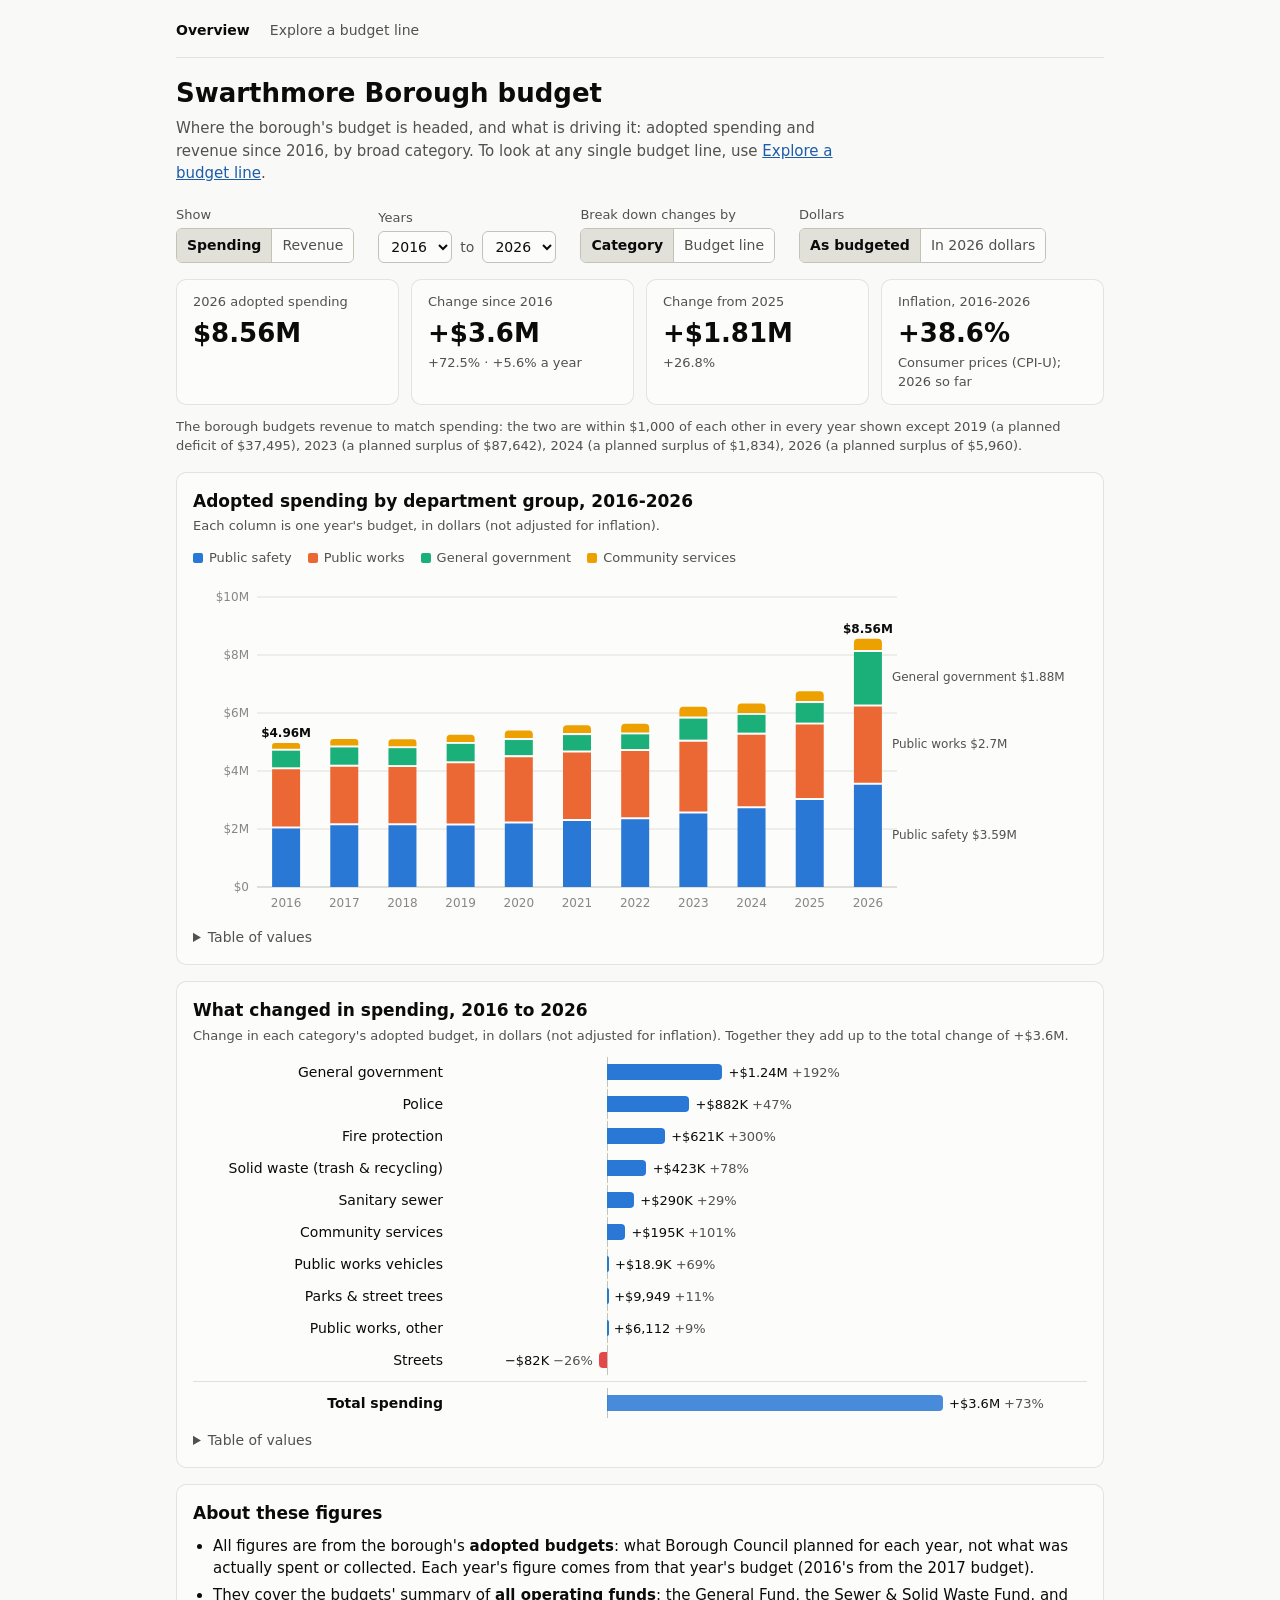
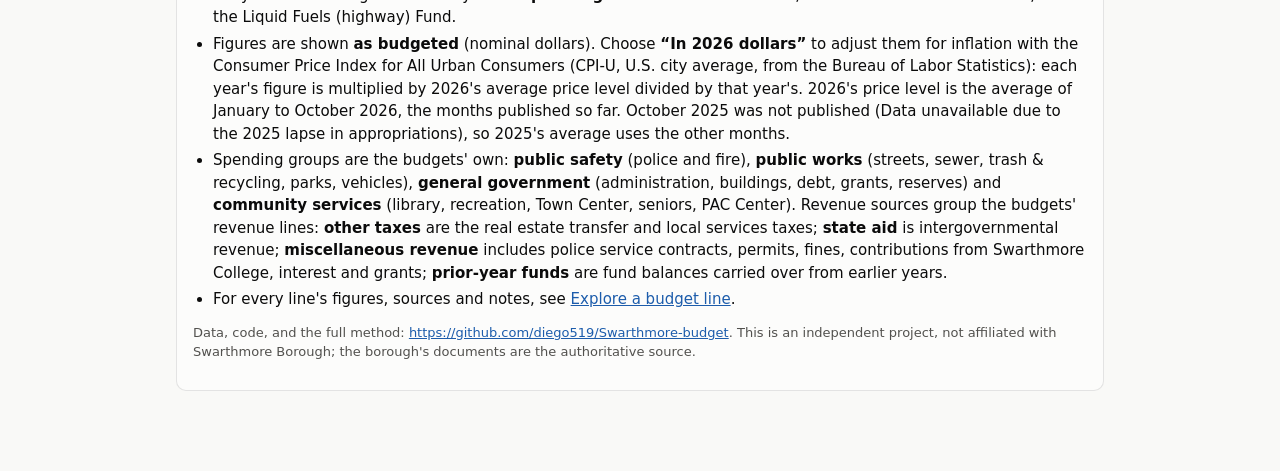
==== docs/index.html @ 6dbdb528 "Add budget overview page and inflation adjustment Overview (docs/index.html, now the main page): - A" ====
<!doctype html>
<html lang="en">
<head>
<meta charset="utf-8">
<meta name="viewport" content="width=device-width, initial-scale=1">
<title>Swarthmore Borough budget</title>
<meta name="description" content="Where Swarthmore Borough's budget is headed: adopted spending and revenue since 2016, and what is driving the change.">
<!-- Generated by scripts/build_site.py; edit scripts/templates/ and rebuild. -->
<style>
/* Shared by every page of the site; inlined by scripts/build_site.py. */
:root {
  color-scheme: light;
  --page: #f9f9f7;
  --surface: #fcfcfb;
  --text-1: #0b0b0b;
  --text-2: #52514e;
  --muted: #898781;
  --grid: #e1e0d9;
  --axis: #c3c2b7;
  --border: rgba(11, 11, 11, 0.10);
  /* Categorical slots, in fixed order (validated: adjacent CVD and contrast). */
  --cat-1: #2a78d6;
  --cat-2: #eb6834;
  --cat-3: #1baf7a;
  --cat-4: #eda100;
  --cat-5: #e87ba4;
  --series-1: var(--cat-1);  /* adopted budget; increases */
  --series-2: var(--cat-2);  /* estimated actual */
  --negative: #e34948;       /* decreases */
  --link: #1c5cab;
  --font: system-ui, -apple-system, "Segoe UI", sans-serif;
}
@media (prefers-color-scheme: dark) {
  :root {
    color-scheme: dark;
    --page: #0d0d0d;
    --surface: #1a1a19;
    --text-1: #f0efec;
    --text-2: #c3c2b7;
    --muted: #898781;
    --grid: #2c2c2a;
    --axis: #383835;
    --border: rgba(255, 255, 255, 0.10);
    --cat-1: #3987e5;
    --cat-2: #d95926;
    --cat-3: #199e70;
    --cat-4: #c98500;
    --cat-5: #d55181;
    --negative: #e66767;
    --link: #86b6ef;
  }
}
* { box-sizing: border-box; }
[hidden] { display: none !important; }
body { margin: 0; background: var(--page); color: var(--text-1); font: 15px/1.5 var(--font); }
main { max-width: 960px; margin: 0 auto; padding: 16px 16px 64px; }
h1 { font-size: 26px; font-weight: 600; margin: 0 0 4px; }
h2 { font-size: 17px; font-weight: 600; margin: 0; }
p { margin: 0 0 12px; }
a { color: var(--link); }
.lede { color: var(--text-2); max-width: 680px; }
.small { font-size: 13px; color: var(--text-2); }

/* Site navigation */
.site-nav { display: flex; gap: 20px; font-size: 14px; padding: 4px 0 16px; border-bottom: 1px solid var(--grid); margin-bottom: 16px; }
.site-nav a { color: var(--text-2); text-decoration: none; }
.site-nav a:hover { color: var(--text-1); }
.site-nav a[aria-current="page"] { color: var(--text-1); font-weight: 600; }

/* Controls: one row above everything they scope. */
.controls { display: flex; flex-wrap: wrap; gap: 12px 24px; align-items: end; margin: 20px 0 16px; }
.control { display: flex; flex-direction: column; gap: 4px; }
.control > .label { font-size: 13px; color: var(--text-2); }
.control .inline { display: flex; gap: 8px; align-items: center; font-size: 14px; color: var(--text-2); }
select { font: inherit; color: var(--text-1); background: var(--surface); border: 1px solid var(--axis);
         border-radius: 6px; padding: 6px 8px; max-width: 100%; }
select.wide { min-width: 300px; }
.segmented { display: inline-flex; border: 1px solid var(--axis); border-radius: 6px; overflow: hidden; }
.segmented button { font: inherit; font-size: 14px; color: var(--text-2); background: var(--surface);
                    border: 0; padding: 6px 10px; cursor: pointer; }
.segmented button + button { border-left: 1px solid var(--axis); }
.segmented button[aria-pressed="true"] { color: var(--text-1); background: var(--grid); font-weight: 600; }
.segmented button:disabled { color: var(--muted); cursor: not-allowed; }
button:focus-visible, select:focus-visible, svg:focus-visible, a:focus-visible, summary:focus-visible,
[tabindex]:focus-visible { outline: 2px solid var(--series-1); outline-offset: 2px; }

.card { background: var(--surface); border: 1px solid var(--border); border-radius: 10px; padding: 16px; margin-bottom: 16px; }
.card-head { margin-bottom: 12px; }
.card-head .sub { font-size: 13px; color: var(--text-2); margin-top: 2px; }

/* Stat tiles */
.tiles { display: grid; grid-template-columns: repeat(auto-fit, minmax(190px, 1fr)); gap: 12px; margin-bottom: 12px; }
.tile { background: var(--surface); border: 1px solid var(--border); border-radius: 10px; padding: 12px 16px; }
.tile .label { font-size: 13px; color: var(--text-2); }
.tile .value { font-size: 26px; font-weight: 600; margin-top: 2px; }
.tile .delta { font-size: 13px; color: var(--text-2); }

/* Charts */
figure { margin: 0; position: relative; }
figcaption { display: flex; flex-wrap: wrap; justify-content: space-between; gap: 4px 16px; margin-bottom: 8px; }
.legend { display: flex; flex-wrap: wrap; gap: 4px 16px; font-size: 13px; color: var(--text-2); align-items: center; }
.legend a { color: inherit; text-decoration: none; }
.legend a:hover { color: var(--text-1); text-decoration: underline; }
.legend .key { display: inline-block; width: 16px; height: 2px; border-radius: 1px; vertical-align: middle; margin-right: 6px; }
.legend .swatch { display: inline-block; width: 10px; height: 10px; border-radius: 2px; vertical-align: -1px; margin-right: 6px; }
.plot { width: 100%; }
svg { display: block; overflow: visible; }
svg text { font: 12px var(--font); fill: var(--muted); font-variant-numeric: tabular-nums; }
svg .label-strong { fill: var(--text-1); font-weight: 600; }
svg .label-2 { fill: var(--text-2); }
.tooltip { position: absolute; pointer-events: none; background: var(--surface); color: var(--text-1);
           border: 1px solid var(--border); border-radius: 8px; padding: 8px 10px; font-size: 13px;
           box-shadow: 0 4px 16px rgba(0, 0, 0, 0.12); min-width: 180px; max-width: 300px; z-index: 2; }
.tooltip[hidden] { display: none; }
.tooltip .tt-title { color: var(--text-2); margin-bottom: 4px; }
.tooltip .tt-row { display: flex; align-items: baseline; gap: 6px; }
.tooltip .tt-row strong { font-weight: 600; font-variant-numeric: tabular-nums; }
.tooltip .tt-row span.name { color: var(--text-2); }
.tooltip .key { display: inline-block; width: 12px; height: 2px; border-radius: 1px; flex: none; position: relative; top: -3px; }
.tooltip .tt-note { color: var(--text-2); font-size: 12px; margin-top: 4px; }
.tooltip .tt-total { border-top: 1px solid var(--grid); margin-top: 4px; padding-top: 4px; }

/* Ranked horizontal bars (HTML) */
.bars { display: grid; grid-template-columns: minmax(120px, 250px) 1fr; gap: 2px 12px; align-items: center; position: relative; }
.bars .name { font-size: 14px; text-align: right; overflow: hidden; text-overflow: ellipsis; white-space: nowrap; }
.bars .name a { color: var(--text-1); text-decoration: none; }
.bars .name a:hover { text-decoration: underline; }
.bars .track { position: relative; height: 30px; border-radius: 4px; }
.bars .track:hover, .bars .track:focus-visible { background: var(--grid); }
.bars .zero { position: absolute; top: 0; bottom: 0; width: 1px; background: var(--axis); }
.bars .bar { position: absolute; top: 7px; height: 16px; }
.bars .bar.up { background: var(--series-1); border-radius: 0 4px 4px 0; }
.bars .bar.down { background: var(--negative); border-radius: 4px 0 0 4px; }
.bars .val { position: absolute; top: 6px; font-size: 13px; white-space: nowrap; color: var(--text-1); font-variant-numeric: tabular-nums; }
.bars .val .pct { color: var(--text-2); margin-left: 4px; }
.bars .total-name { font-weight: 600; }
.bars .rule { grid-column: 1 / -1; border-top: 1px solid var(--grid); margin: 4px 0; }

/* Tables */
details { margin-top: 12px; }
summary { cursor: pointer; color: var(--text-2); font-size: 14px; }
.table-wrap { overflow-x: auto; }
table { border-collapse: collapse; width: 100%; margin-top: 8px; font-size: 14px; }
th, td { padding: 6px 8px; border-bottom: 1px solid var(--grid); text-align: right; white-space: nowrap; }
th:first-child, td:first-child { text-align: left; }
th { font-weight: 600; color: var(--text-2); font-size: 13px; }
td { font-variant-numeric: tabular-nums; }
td a { color: inherit; text-decoration: underline dotted var(--muted); text-underline-offset: 3px; }
td a:hover { color: var(--link); }
tr.total td { font-weight: 600; }
sup { color: var(--text-2); }
.footnotes { font-size: 13px; color: var(--text-2); margin-top: 8px; }
.footnotes p { margin: 0 0 4px; }

.about h2 { margin-bottom: 8px; }
.about ul { padding-left: 20px; margin: 0 0 12px; }
.about li { margin-bottom: 4px; }

.balance { font-size: 13px; color: var(--text-2); margin: 0 0 16px; }
</style>
</head>
<body>
<main>
  <nav class="site-nav" aria-label="Pages">
    <a href="index.html" aria-current="page">Overview</a>
    <a href="explorer.html" data-keep-dollars>Explore a budget line</a>
  </nav>
  <header>
    <h1>Swarthmore Borough budget</h1>
    <p class="lede">Where the borough's budget is headed, and what is driving it: adopted spending and revenue since
      2016, by broad category. To look at any single budget line, use
      <a href="explorer.html" data-keep-dollars>Explore a budget line</a>.</p>
  </header>

  <div class="controls" role="group" aria-label="Page options">
    <div class="control">
      <span class="label" id="view-label">Show</span>
      <div class="segmented" role="group" aria-labelledby="view-label" id="view-toggle">
        <button type="button" data-value="spending">Spending</button>
        <button type="button" data-value="revenue">Revenue</button>
      </div>
    </div>
    <div class="control">
      <span class="label">Years</span>
      <span class="inline">
        <select id="from-select" aria-label="From year"></select> to
        <select id="to-select" aria-label="To year"></select>
      </span>
    </div>
    <div class="control">
      <span class="label" id="detail-label">Break down changes by</span>
      <div class="segmented" role="group" aria-labelledby="detail-label" id="detail-toggle">
        <button type="button" data-value="broad">Category</button>
        <button type="button" data-value="lines">Budget line</button>
      </div>
    </div>
    <div class="control" id="dollars-control" hidden>
      <span class="label" id="dollars-label">Dollars</span>
      <div class="segmented" role="group" aria-labelledby="dollars-label" id="dollars-toggle">
        <button type="button" data-value="nominal">As budgeted</button>
        <button type="button" data-value="real" id="real-button">Adjusted for inflation</button>
      </div>
    </div>
  </div>

  <section class="tiles" id="tiles" aria-live="polite"></section>
  <p class="balance" id="balance"></p>

  <section class="card">
    <div class="card-head">
      <h2 id="stack-title"></h2>
      <div class="sub" id="stack-sub"></div>
    </div>
    <figure id="stack-chart">
      <figcaption><span class="legend" id="stack-legend"></span></figcaption>
      <div class="plot"></div>
      <div class="tooltip" hidden></div>
    </figure>
    <details>
      <summary>Table of values</summary>
      <div class="table-wrap"><table id="stack-table"></table></div>
    </details>
  </section>

  <section class="card">
    <div class="card-head">
      <h2 id="drivers-title"></h2>
      <div class="sub" id="drivers-sub"></div>
    </div>
    <figure id="drivers-chart">
      <div class="bars" id="drivers"></div>
      <div class="tooltip" hidden></div>
    </figure>
    <details>
      <summary>Table of values</summary>
      <div class="table-wrap"><table id="drivers-table"></table></div>
    </details>
  </section>

  <section class="card about">
    <h2>About these figures</h2>
    <ul>
      <li>All figures are from the borough's <strong>adopted budgets</strong>: what Borough Council planned for each
        year, not what was actually spent or collected. Each year's figure comes from that year's budget (2016's from
        the 2017 budget).</li>
      <li>They cover the budgets' summary of <strong>all operating funds</strong>: the General Fund, the Sewer &amp;
        Solid Waste Fund, and the Liquid Fuels (highway) Fund.</li>
      <li>Figures are shown <strong>as budgeted</strong> (nominal dollars). Choose <strong>“In 2026 dollars”</strong> to adjust them for inflation with the Consumer Price Index for All Urban Consumers (CPI-U, U.S. city average, from the Bureau of Labor Statistics): each year's figure is multiplied by 2026's average price level divided by that year's. 2026's price level is the average of January to October 2026, the months published so far. October 2025 was not published (Data unavailable due to the 2025 lapse in appropriations), so 2025's average uses the other months.</li>
      <li>Spending groups are the budgets' own: <strong>public safety</strong> (police and fire), <strong>public works</strong> (streets, sewer, trash &amp; recycling, parks, vehicles), <strong>general government</strong> (administration, buildings, debt, grants, reserves) and <strong>community services</strong> (library, recreation, Town Center, seniors, PAC Center). Revenue sources group the budgets' revenue lines: <strong>other taxes</strong> are the real estate transfer and local services taxes; <strong>state aid</strong> is intergovernmental revenue; <strong>miscellaneous revenue</strong> includes police service contracts, permits, fines, contributions from Swarthmore College, interest and grants; <strong>prior-year funds</strong> are fund balances carried over from earlier years.</li>
      <li>For every line's figures, sources and notes, see <a href="explorer.html" data-keep-dollars>Explore a budget line</a>.</li>
    </ul>
    <p class="small">Data, code, and the full method: <a href="https://github.com/diego519/Swarthmore-budget">https://github.com/diego519/Swarthmore-budget</a>. This is an independent
      project, not affiliated with Swarthmore Borough; the borough's documents are the authoritative source.</p>
  </section>
</main>

<script id="budget-data" type="application/json">{"cpi":{"index":{"2016":240.007,"2017":245.12,"2018":251.107,"2019":255.657,"2020":258.811,"2021":270.97,"2022":292.655,"2023":304.702,"2024":313.689,"2025":321.943,"2026":332.769},"latest_month":10,"partial":{"2025":11,"2026":10},"ref_year":2026,"series":"CUUR0000SA0","unpublished":[{"month":10,"note":"Data unavailable due to the 2025 lapse in appropriations","year":2025}]},"default_item":"exp.total","docs":{"1007":{"title":"2020 Adopted Budget","url":"https://www.swarthmorepa.org/DocumentCenter/View/1007"},"1464":{"title":"2021 Adopted Budget","url":"https://www.swarthmorepa.org/DocumentCenter/View/1464"},"1964":{"title":"2022 Adopted Budget","url":"https://www.swarthmorepa.org/DocumentCenter/View/1964"},"2408":{"title":"2023 Adopted Budget","url":"https://www.swarthmorepa.org/DocumentCenter/View/2408"},"2676":{"title":"2024 Adopted Budget","url":"https://www.swarthmorepa.org/DocumentCenter/View/2676"},"3017":{"title":"2025 Adopted Budget","url":"https://www.swarthmorepa.org/DocumentCenter/View/3017"},"3466":{"title":"2026 Adopted Budget - Revenue","url":"https://www.swarthmorepa.org/DocumentCenter/View/3466"},"3467":{"title":"2026 Adopted Budget - Expenses","url":"https://www.swarthmorepa.org/DocumentCenter/View/3467"},"519":{"title":"2017 Adopted Budget","url":"https://www.swarthmorepa.org/DocumentCenter/View/519"},"706":{"title":"2018 Adopted Budget","url":"https://www.swarthmorepa.org/DocumentCenter/View/706"},"909":{"title":"2019 Adopted Budget","url":"https://www.swarthmorepa.org/DocumentCenter/View/909"}},"items":[{"id":"rev.total","label":"Total revenue","note":"","path":"Revenue","type":"total"},{"id":"rev.property_taxes","label":"Property taxes","note":"","path":"Revenue","type":"item"},{"id":"rev.sewer_fees","label":"Sanitary sewer fees","note":"","path":"Revenue","type":"item"},{"id":"rev.trash_fees","label":"Trash fees","note":"Called \"Solid Waste Fees\" in the 2017 budget.","path":"Revenue","type":"item"},{"id":"rev.intergovernmental","label":"Intergovernmental revenue","note":"Public Utility Realty Tax, Motor Vehicle Fuel Tax, Foreign Casualty Insurance Tax.","path":"Revenue","type":"item"},{"id":"rev.other_taxes","label":"Other taxes","note":"Real Estate Transfer Tax and Local Services Tax.","path":"Revenue","type":"item"},{"id":"rev.prior_year_revenue","label":"Prior year revenue","note":"Use of unrestricted fund balance carried over from earlier years.","path":"Revenue","type":"item"},{"id":"rev.prior_year_pension_revenue","label":"Prior year pension revenue","note":"From restricted pension funds.","path":"Revenue","type":"item"},{"id":"rev.misc.subtotal","label":"Miscellaneous revenue (subtotal)","note":"","path":"Revenue \u203a Miscellaneous revenue","type":"subtotal"},{"id":"rev.misc.police_services","label":"Police services (contracts)","note":"Police services provided to Rutledge Borough and Swarthmore College.","path":"Revenue \u203a Miscellaneous revenue","type":"item"},{"id":"rev.misc.parking","label":"Parking meters & permits","note":"","path":"Revenue \u203a Miscellaneous revenue","type":"item"},{"id":"rev.misc.licenses_permits","label":"Licenses & permits","note":"","path":"Revenue \u203a Miscellaneous revenue","type":"item"},{"id":"rev.misc.fines","label":"Fines","note":"","path":"Revenue \u203a Miscellaneous revenue","type":"item"},{"id":"rev.misc.cable_franchise","label":"Cable TV franchise fees","note":"","path":"Revenue \u203a Miscellaneous revenue","type":"item"},{"id":"rev.misc.recycling","label":"Recycling revenue","note":"","path":"Revenue \u203a Miscellaneous revenue","type":"item"},{"id":"rev.misc.contributions_2016","label":"Contributions from other sources (combined)","note":"Only in the 2017 budget, for 2016, before contributions were split into the Borough Authority / College and fire & ambulance lines.","path":"Revenue \u203a Miscellaneous revenue","type":"item"},{"id":"rev.misc.college_authority","label":"Swarthmore College / Borough Authority contribution","note":"Called \"Swarthmore Borough Authority\" through the 2022 budget and \"Swarthmore College\" from 2023 (life safety / Borough Authority contribution). Treated as one line: the 2023 budget reports the 2022 figure under the new name.","path":"Revenue \u203a Miscellaneous revenue","type":"item"},{"id":"rev.misc.fire_ambulance","label":"Fire & ambulance service contribution","note":"Contribution from Swarthmore College.","path":"Revenue \u203a Miscellaneous revenue","type":"item"},{"id":"rev.misc.interest","label":"Interest","note":"","path":"Revenue \u203a Miscellaneous revenue","type":"item"},{"id":"rev.misc.street_trees","label":"Street tree removal & replacement","note":"Homeowners pay 70% of the cost of street tree removal and replacement.","path":"Revenue \u203a Miscellaneous revenue","type":"item"},{"id":"rev.misc.other","label":"Other revenue","note":"\"Other\" through 2022, \"Other/ARPA\" in 2023 (including American Rescue Plan funds), \"Other/Misc\" from 2024.","path":"Revenue \u203a Miscellaneous revenue","type":"item"},{"id":"exp.total","label":"Total expenditures","note":"","path":"Expenditures","type":"total"},{"id":"exp.net","label":"Revenue less expenditures","note":"Surplus (positive) or deficit (negative). Printed as \"Total revenues less total expenditures\".","path":"Expenditures","type":"net"},{"id":"exp.gg.total","label":"General government (total)","note":"","path":"Expenditures \u203a General government","type":"total"},{"id":"exp.gg.personnel","label":"Personnel","note":"Borough Manager, office and bookkeeping staff: pay and benefits (General Fund share).","path":"Expenditures \u203a General government","type":"item"},{"id":"exp.gg.debt_service","label":"Debt service","note":"","path":"Expenditures \u203a General government","type":"item"},{"id":"exp.gg.buildings","label":"Borough buildings & property","note":"","path":"Expenditures \u203a General government","type":"item"},{"id":"exp.gg.pension","label":"Municipal pension obligation","note":"Administrative and public works share of the non-uniformed pension contribution.","path":"Expenditures \u203a General government","type":"item"},{"id":"exp.gg.professional_services","label":"Professional services","note":"Legal and auditing fees.","path":"Expenditures \u203a General government","type":"item"},{"id":"exp.gg.general_admin","label":"General administrative","note":"","path":"Expenditures \u203a General government","type":"item"},{"id":"exp.gg.planning_zoning","label":"Planning, zoning & code enforcement","note":"","path":"Expenditures \u203a General government","type":"item"},{"id":"exp.gg.insurance","label":"Insurance & bonding","note":"","path":"Expenditures \u203a General government","type":"item"},{"id":"exp.gg.tax_collection","label":"Tax collection","note":"","path":"Expenditures \u203a General government","type":"item"},{"id":"exp.gg.contribution_capital","label":"Contribution to capital","note":"","path":"Expenditures \u203a General government","type":"item"},{"id":"exp.gg.contribution_fund_balance","label":"Contribution to fund balance","note":"","path":"Expenditures \u203a General government","type":"item"},{"id":"exp.gg.contribution_reserves","label":"Contribution to reserve funds","note":"First appears in the 2026 budget.","path":"Expenditures \u203a General government","type":"item"},{"id":"exp.gg.grants","label":"Grants, awards & matching funds","note":"\"Grants\" in 2023-2025; \"Grants, Awards and Matching Funds\" in 2026.","path":"Expenditures \u203a General government","type":"item"},{"id":"exp.gg.misc","label":"Miscellaneous","note":"","path":"Expenditures \u203a General government","type":"item"},{"id":"exp.ps.total","label":"Public safety (total)","note":"","path":"Expenditures \u203a Public safety","type":"total"},{"id":"exp.ps.police.subtotal","label":"Police services (subtotal)","note":"","path":"Expenditures \u203a Public safety \u203a Police services","type":"subtotal"},{"id":"exp.ps.police.personnel","label":"Personnel","note":"Chief, sergeants, officers, clerk, meter enforcement, crossing guards: pay and benefits.","path":"Expenditures \u203a Public safety \u203a Police services","type":"item"},{"id":"exp.ps.police.general","label":"General expenditures","note":"","path":"Expenditures \u203a Public safety \u203a Police services","type":"item"},{"id":"exp.ps.police.pension","label":"Municipal pension obligation","note":"Police pension contribution.","path":"Expenditures \u203a Public safety \u203a Police services","type":"item"},{"id":"exp.ps.police.insurance","label":"Insurance","note":"","path":"Expenditures \u203a Public safety \u203a Police services","type":"item"},{"id":"exp.ps.police.vehicles","label":"Vehicle operation & maintenance","note":"","path":"Expenditures \u203a Public safety \u203a Police services","type":"item"},{"id":"exp.ps.fire.subtotal","label":"Fire protection (subtotal)","note":"","path":"Expenditures \u203a Public safety \u203a Fire protection","type":"subtotal"},{"id":"exp.ps.fire.hydrants","label":"Fire hydrant rental","note":"","path":"Expenditures \u203a Public safety \u203a Fire protection","type":"item"},{"id":"exp.ps.fire.fire_company","label":"Swarthmore Fire Company contribution","note":"","path":"Expenditures \u203a Public safety \u203a Fire protection","type":"item"},{"id":"exp.ps.fire.debt_service","label":"Debt service","note":"The 2017 budget's text layer garbles this label (\"dnterbibtustieornvice\"); the page shows \"Debt Service\".","path":"Expenditures \u203a Public safety \u203a Fire protection","type":"item"},{"id":"exp.ps.fire.insurance","label":"Insurance","note":"","path":"Expenditures \u203a Public safety \u203a Fire protection","type":"item"},{"id":"exp.pw.total","label":"Public works (total)","note":"","path":"Expenditures \u203a Public works","type":"total"},{"id":"exp.pw.streets.subtotal","label":"Streets (subtotal)","note":"","path":"Expenditures \u203a Public works \u203a Streets","type":"subtotal"},{"id":"exp.pw.streets.lighting","label":"Street lighting","note":"","path":"Expenditures \u203a Public works \u203a Streets","type":"item"},{"id":"exp.pw.streets.construction","label":"Construction & rebuilding","note":"Annual street paving program.","path":"Expenditures \u203a Public works \u203a Streets","type":"item"},{"id":"exp.pw.streets.repairs","label":"Street repairs & cleaning","note":"","path":"Expenditures \u203a Public works \u203a Streets","type":"item"},{"id":"exp.pw.streets.signals","label":"Traffic signals, signs & markings","note":"","path":"Expenditures \u203a Public works \u203a Streets","type":"item"},{"id":"exp.pw.streets.snow","label":"Snow & ice removal","note":"The 2017 budget's text layer garbles this label (\"asrknionwgsiceremoval\"); the page shows \"Snow & Ice Removal\".","path":"Expenditures \u203a Public works \u203a Streets","type":"item"},{"id":"exp.pw.streets.storm_sewers","label":"Storm sewers & drains","note":"","path":"Expenditures \u203a Public works \u203a Streets","type":"item"},{"id":"exp.pw.streets.town_center","label":"Town center maintenance","note":"","path":"Expenditures \u203a Public works \u203a Streets","type":"item"},{"id":"exp.pw.sewer.subtotal","label":"Sanitary sewer (subtotal)","note":"","path":"Expenditures \u203a Public works \u203a Sanitary sewer","type":"subtotal"},{"id":"exp.pw.sewer.treatment","label":"Wastewater collection & treatment","note":"","path":"Expenditures \u203a Public works \u203a Sanitary sewer","type":"item"},{"id":"exp.pw.sewer.debt_service","label":"Debt service","note":"","path":"Expenditures \u203a Public works \u203a Sanitary sewer","type":"item"},{"id":"exp.pw.sewer.allocated","label":"Allocated expenses","note":"Sewer fund's share of administrative salaries, vehicles, insurance and pension.","path":"Expenditures \u203a Public works \u203a Sanitary sewer","type":"item"},{"id":"exp.pw.solid_waste.subtotal","label":"Solid waste (subtotal)","note":"","path":"Expenditures \u203a Public works \u203a Solid waste","type":"subtotal"},{"id":"exp.pw.solid_waste.trash","label":"Trash collection","note":"","path":"Expenditures \u203a Public works \u203a Solid waste","type":"item"},{"id":"exp.pw.solid_waste.recycling","label":"Recycling collection","note":"","path":"Expenditures \u203a Public works \u203a Solid waste","type":"item"},{"id":"exp.pw.solid_waste.allocated","label":"Allocated expenses","note":"Solid waste's share of administrative salaries, vehicles, insurance and pension.","path":"Expenditures \u203a Public works \u203a Solid waste","type":"item"},{"id":"exp.pw.parks.subtotal","label":"Parks & street trees (subtotal)","note":"","path":"Expenditures \u203a Public works \u203a Parks & street trees","type":"subtotal"},{"id":"exp.pw.parks.maintenance","label":"Parks maintenance","note":"","path":"Expenditures \u203a Public works \u203a Parks & street trees","type":"item"},{"id":"exp.pw.parks.street_trees","label":"Street trees","note":"","path":"Expenditures \u203a Public works \u203a Parks & street trees","type":"item"},{"id":"exp.pw.vehicles.subtotal","label":"Vehicle operation (subtotal)","note":"","path":"Expenditures \u203a Public works \u203a Vehicle operation & maintenance","type":"subtotal"},{"id":"exp.pw.vehicles.general","label":"General expenditures","note":"Fuel, maintenance.","path":"Expenditures \u203a Public works \u203a Vehicle operation & maintenance","type":"item"},{"id":"exp.pw.vehicles.insurance","label":"Insurance","note":"","path":"Expenditures \u203a Public works \u203a Vehicle operation & maintenance","type":"item"},{"id":"exp.pw.misc.subtotal","label":"Public works miscellaneous (subtotal)","note":"","path":"Expenditures \u203a Public works \u203a Miscellaneous","type":"subtotal"},{"id":"exp.pw.misc.administration","label":"Administration","note":"Compensated time off, administrative duties, uniforms.","path":"Expenditures \u203a Public works \u203a Miscellaneous","type":"item"},{"id":"exp.pw.misc.insurance","label":"Insurance","note":"","path":"Expenditures \u203a Public works \u203a Miscellaneous","type":"item"},{"id":"exp.pw.misc.tools","label":"Tools","note":"","path":"Expenditures \u203a Public works \u203a Miscellaneous","type":"item"},{"id":"exp.cs.total","label":"Community services (total)","note":"","path":"Expenditures \u203a Community services","type":"total"},{"id":"exp.cs.library","label":"Swarthmore Public Library","note":"","path":"Expenditures \u203a Community services","type":"item"},{"id":"exp.cs.recreation","label":"Swarthmore Recreation Association","note":"","path":"Expenditures \u203a Community services","type":"item"},{"id":"exp.cs.town_center_inc","label":"Town Center Inc.","note":"","path":"Expenditures \u203a Community services","type":"item"},{"id":"exp.cs.seniors","label":"Senior citizens association","note":"\"Senior Services Grants\" in the 2017 and 2018 budgets.","path":"Expenditures \u203a Community services","type":"item"},{"id":"exp.cs.community_center","label":"Swarthmore Community Center","note":"In the 2017-2019 budgets.","path":"Expenditures \u203a Community services","type":"item"},{"id":"exp.cs.pac_center","label":"PAC Center","note":"Park Avenue Community Center; from the 2023 budget.","path":"Expenditures \u203a Community services","type":"item"},{"id":"exp.cs.hra","label":"HRA","note":"First appears in the 2026 budget.","path":"Expenditures \u203a Community services","type":"item"}],"overview":{"net":"exp.net","revenue":{"broad":[{"items":["rev.property_taxes"],"label":"Property taxes","link":"rev.property_taxes"},{"items":["rev.sewer_fees"],"label":"Sewer fees","link":"rev.sewer_fees"},{"items":["rev.trash_fees"],"label":"Trash fees","link":"rev.trash_fees"},{"items":["rev.other_taxes"],"label":"Other taxes","link":"rev.other_taxes"},{"items":["rev.intergovernmental"],"label":"Intergovernmental (state aid)","link":"rev.intergovernmental"},{"items":["rev.misc.subtotal"],"label":"Miscellaneous revenue","link":"rev.misc.subtotal"},{"items":["rev.prior_year_revenue","rev.prior_year_pension_revenue"],"label":"Prior-year funds","link":null}],"groups":[{"items":["rev.property_taxes"],"label":"Property taxes","link":"rev.property_taxes"},{"items":["rev.sewer_fees","rev.trash_fees"],"label":"Sewer & trash fees","link":null},{"items":["rev.other_taxes","rev.intergovernmental"],"label":"Other taxes & state aid","link":null},{"items":["rev.misc.subtotal"],"label":"Miscellaneous revenue","link":"rev.misc.subtotal"},{"items":["rev.prior_year_revenue","rev.prior_year_pension_revenue"],"label":"Prior-year funds","link":null}],"total":"rev.total"},"spending":{"broad":[{"items":["exp.ps.police.subtotal"],"label":"Police","link":"exp.ps.police.subtotal"},{"items":["exp.ps.fire.subtotal"],"label":"Fire protection","link":"exp.ps.fire.subtotal"},{"items":["exp.gg.total"],"label":"General government","link":"exp.gg.total"},{"items":["exp.pw.streets.subtotal"],"label":"Streets","link":"exp.pw.streets.subtotal"},{"items":["exp.pw.sewer.subtotal"],"label":"Sanitary sewer","link":"exp.pw.sewer.subtotal"},{"items":["exp.pw.solid_waste.subtotal"],"label":"Solid waste (trash & recycling)","link":"exp.pw.solid_waste.subtotal"},{"items":["exp.pw.parks.subtotal"],"label":"Parks & street trees","link":"exp.pw.parks.subtotal"},{"items":["exp.pw.vehicles.subtotal"],"label":"Public works vehicles","link":"exp.pw.vehicles.subtotal"},{"items":["exp.pw.misc.subtotal"],"label":"Public works, other","link":"exp.pw.misc.subtotal"},{"items":["exp.cs.total"],"label":"Community services","link":"exp.cs.total"}],"groups":[{"items":["exp.ps.total"],"label":"Public safety","link":"exp.ps.total"},{"items":["exp.pw.total"],"label":"Public works","link":"exp.pw.total"},{"items":["exp.gg.total"],"label":"General government","link":"exp.gg.total"},{"items":["exp.cs.total"],"label":"Community services","link":"exp.cs.total"}],"total":"exp.total"}},"values":{"exp.cs.community_center":{"2016":{"a":3000,"ad":"519","ap":2,"e":3000,"ed":"519","ep":2,"r":3000,"rd":"519","rp":2},"2017":{"a":3000,"ad":"519","ap":2,"e":3000,"ed":"706","ep":4,"r":3000,"rd":"706","rp":4},"2018":{"a":3000,"ad":"706","ap":4,"e":3000,"ed":"909","ep":4,"r":3000,"rd":"909","rp":4},"2019":{"a":0,"ad":"909","ap":4}},"exp.cs.hra":{"2026":{"a":500,"ad":"3467","ap":3}},"exp.cs.library":{"2016":{"a":146000,"ad":"519","ap":2,"e":130000,"ed":"519","ep":2,"r":146000,"rd":"519","rp":2},"2017":{"a":159140,"ad":"519","ap":2,"e":159140,"ed":"706","ep":4,"r":159140,"rd":"706","rp":4},"2018":{"a":164140,"ad":"706","ap":4,"e":164140,"ed":"909","ep":4,"r":164140,"rd":"909","rp":4},"2019":{"a":177790,"ad":"909","ap":4,"e":177790,"ed":"1007","ep":4,"r":177790,"rd":"1007","rp":4},"2020":{"a":187300,"ad":"1007","ap":4,"e":187300,"ed":"1464","ep":4,"r":187300,"rd":"1464","rp":4},"2021":{"a":194700,"ad":"1464","ap":4,"e":194700,"ed":"1964","ep":4,"r":194700,"rd":"1964","rp":4},"2022":{"a":200700,"ad":"1964","ap":4,"e":200700,"ed":"2408","ep":8,"r":200700,"rd":"2408","rp":8},"2023":{"a":206721,"ad":"2408","ap":8,"e":206721,"ed":"2676","ep":9,"r":206721,"rd":"2676","rp":9},"2024":{"a":223258,"ad":"2676","ap":9,"e":223258,"ed":"3017","ep":8,"r":223258,"rd":"3017","rp":8},"2025":{"a":236653,"ac":1,"ad":"3017","ap":8,"r":236653,"rd":"3467","rp":3},"2026":{"a":276884,"ad":"3467","ap":3}},"exp.cs.pac_center":{"2023":{"a":20000,"ad":"2408","ap":8,"e":20000,"ed":"2676","ep":9,"r":20000,"rc":1,"rd":"2676","rp":9},"2024":{"a":20000,"ad":"2676","ap":9,"e":20000,"ed":"3017","ep":8,"r":20000,"rc":1,"rd":"3017","rp":8},"2025":{"a":20000,"ad":"3017","ap":8,"r":20000,"rd":"3467","rp":3},"2026":{"a":25000,"ad":"3467","ap":3}},"exp.cs.recreation":{"2016":{"a":25000,"ad":"519","ap":2,"e":18000,"ed":"519","ep":2,"r":25000,"rd":"519","rp":2},"2017":{"a":25000,"ad":"519","ap":2,"e":25000,"ed":"706","ep":4,"r":25000,"rd":"706","rp":4},"2018":{"a":25000,"ad":"706","ap":4,"e":25000,"ed":"909","ep":4,"r":25000,"rd":"909","rp":4},"2019":{"a":25000,"ad":"909","ap":4,"e":25000,"ed":"1007","ep":4,"r":25000,"rd":"1007","rp":4},"2020":{"a":25000,"ad":"1007","ap":4,"e":25000,"ed":"1464","ep":4,"r":25000,"rd":"1464","rp":4},"2021":{"a":25000,"ad":"1464","ap":4,"e":25000,"ed":"1964","ep":4,"r":25000,"rd":"1964","rp":4},"2022":{"a":30000,"ad":"1964","ap":4,"e":30000,"ed":"2408","ep":8,"r":30000,"rd":"2408","rp":8},"2023":{"a":30000,"ad":"2408","ap":8,"e":30000,"ed":"2676","ep":9,"r":30000,"rd":"2676","rp":9},"2024":{"a":10000,"ad":"2676","ap":9,"e":10000,"ed":"3017","ep":8,"r":10000,"rc":1,"rd":"3017","rp":8},"2025":{"a":10000,"ad":"3017","ap":8,"r":10000,"rd":"3467","rp":3},"2026":{"a":15000,"ad":"3467","ap":3}},"exp.cs.seniors":{"2017":{"a":10000,"ad":"519","ap":2,"e":10000,"ed":"706","ep":4,"r":10000,"rd":"706","rp":4},"2018":{"a":19500,"ad":"706","ap":4,"e":19500,"ed":"909","ep":4,"r":19500,"rd":"909","rp":4},"2019":{"a":25000,"ad":"909","ap":4,"e":25000,"ed":"1007","ep":4,"r":25000,"rd":"1007","rp":4},"2020":{"a":25000,"ad":"1007","ap":4,"e":25000,"ed":"1464","ep":4,"r":25000,"rd":"1464","rp":4},"2021":{"a":25000,"ad":"1464","ap":4,"e":25000,"ed":"1964","ep":4,"r":25000,"rd":"1964","rp":4},"2022":{"a":25000,"ad":"1964","ap":4,"e":25000,"ed":"2408","ep":8,"r":25000,"rd":"2408","rp":8},"2023":{"a":25000,"ad":"2408","ap":8,"e":25000,"ed":"2676","ep":9,"r":25000,"rd":"2676","rp":9},"2024":{"a":25000,"ad":"2676","ap":9,"e":25000,"ed":"3017","ep":8,"r":25000,"rd":"3017","rp":8},"2025":{"a":25000,"ad":"3017","ap":8,"r":25000,"rd":"3467","rp":3},"2026":{"a":27500,"ad":"3467","ap":3}},"exp.cs.total":{"2016":{"a":194000,"ad":"519","ap":2,"e":171000,"ed":"519","ep":2,"r":194000,"rd":"519","rp":2},"2017":{"a":219140,"ad":"519","ap":2,"e":219140,"ed":"706","ep":4,"r":219140,"rd":"706","rp":4},"2018":{"a":234640,"ad":"706","ap":4,"e":234640,"ed":"909","ep":4,"r":234640,"rd":"909","rp":4},"2019":{"a":250790,"ad":"909","ap":4,"e":250790,"ed":"1007","ep":4,"r":250790,"rd":"1007","rp":4},"2020":{"a":263300,"ad":"1007","ap":4,"e":263300,"ed":"1464","ep":4,"r":263300,"rd":"1464","rp":4},"2021":{"a":270700,"ad":"1464","ap":4,"e":270700,"ed":"1964","ep":4,"r":270700,"rd":"1964","rp":4},"2022":{"a":297040,"ad":"1964","ap":4,"e":297000,"ed":"2408","ep":8,"r":297040,"rd":"2408","rp":8},"2023":{"a":337516,"ad":"2408","ap":8,"e":337516,"ed":"2676","ep":9,"r":337516,"rd":"2676","rp":9},"2024":{"a":324608,"ad":"2676","ap":9,"e":324608,"ed":"3017","ep":8,"r":324608,"rd":"3017","rp":8},"2025":{"a":339755,"ad":"3017","ap":8,"r":339755,"rd":"3467","rp":3},"2026":{"a":389244,"ad":"3467","ap":3}},"exp.cs.town_center_inc":{"2016":{"a":20000,"ad":"519","ap":2,"e":20000,"ed":"519","ep":2,"r":20000,"rd":"519","rp":2},"2017":{"a":22000,"ad":"519","ap":2,"e":22000,"ed":"706","ep":4,"r":22000,"rd":"706","rp":4},"2018":{"a":23000,"ad":"706","ap":4,"e":23000,"ed":"909","ep":4,"r":23000,"rd":"909","rp":4},"2019":{"a":23000,"ad":"909","ap":4,"e":23000,"ed":"1007","ep":4,"r":23000,"rd":"1007","rp":4},"2020":{"a":26000,"ad":"1007","ap":4,"e":26000,"ed":"1464","ep":4,"r":26000,"rd":"1464","rp":4},"2021":{"a":26000,"ad":"1464","ap":4,"e":26000,"ed":"1964","ep":4,"r":26000,"rd":"1964","rp":4},"2022":{"a":41340,"ad":"1964","ap":4,"e":41300,"ed":"2408","ep":8,"r":41340,"rd":"2408","rp":8},"2023":{"a":55795,"ad":"2408","ap":8,"e":55795,"ed":"2676","ep":9,"r":55795,"rc":1,"rd":"2676","rp":9},"2024":{"a":46350,"ad":"2676","ap":9,"e":46350,"ed":"3017","ep":8,"r":46350,"rd":"3017","rp":8},"2025":{"a":48102,"ad":"3017","ap":8,"r":48102,"rd":"3467","rp":3},"2026":{"a":44360,"ad":"3467","ap":3}},"exp.gg.buildings":{"2016":{"a":103146,"ad":"519","ap":2,"e":115000,"ed":"519","ep":2,"r":103146,"rd":"519","rp":2},"2017":{"a":125022,"ad":"519","ap":2,"e":125022,"ed":"706","ep":2,"r":125022,"rd":"706","rp":2},"2018":{"a":123779,"ad":"706","ap":2,"e":123500,"ed":"909","ep":2,"r":123779,"rd":"909","rp":2},"2019":{"a":123882,"ad":"909","ap":2,"e":124000,"ed":"1007","ep":2,"r":123882,"rd":"1007","rp":2},"2020":{"a":124473,"ad":"1007","ap":2,"e":120000,"ed":"1464","ep":2,"r":124473,"rd":"1464","rp":2},"2021":{"a":125802,"ad":"1464","ap":2,"e":110000,"ed":"1964","ep":2,"r":125802,"rd":"1964","rp":2},"2022":{"a":120729,"ad":"1964","ap":2,"e":115000,"ed":"2408","ep":6,"r":120729,"rd":"2408","rp":6},"2023":{"a":127384,"ad":"2408","ap":6,"e":148690,"ed":"2676","ep":7,"r":127384,"rd":"2676","rp":7},"2024":{"a":129800,"ad":"2676","ap":7,"e":127521,"ed":"3017","ep":6,"r":129800,"rd":"3017","rp":6},"2025":{"a":120936,"ad":"3017","ap":6,"r":120936,"rd":"3467","rp":1},"2026":{"a":134833,"ad":"3467","ap":1}},"exp.gg.contribution_capital":{"2016":{"a":50000,"ad":"519","ap":2,"e":100000,"ed":"519","ep":2,"r":50000,"rd":"519","rp":2},"2017":{"a":50000,"ad":"519","ap":2,"e":50000,"ed":"706","ep":2,"r":50000,"rd":"706","rp":2},"2018":{"a":50000,"ad":"706","ap":2,"e":50000,"ed":"909","ep":2,"r":50000,"rd":"909","rp":2},"2019":{"a":50000,"ad":"909","ap":2,"e":50000,"ed":"1007","ep":2,"r":50000,"rd":"1007","rp":2},"2020":{"a":0,"ad":"1007","ap":2,"r":0,"rd":"1464","rp":2},"2021":{"a":0,"ad":"1464","ap":2},"2022":{"a":0,"ad":"1964","ap":2},"2023":{"a":100000,"ad":"2408","ap":6,"e":100000,"ed":"2676","ep":7,"r":100000,"rd":"2676","rp":7},"2024":{"a":14000,"ad":"2676","ap":7,"e":18500,"ed":"3017","ep":6,"r":14000,"rd":"3017","rp":6},"2025":{"a":14000,"ad":"3017","ap":6}},"exp.gg.contribution_fund_balance":{"2016":{"a":0,"ad":"519","ap":2,"e":0,"ed":"519","ep":2,"r":0,"rd":"519","rp":2},"2017":{"a":0,"ad":"519","ap":2,"e":0,"ed":"706","ep":2,"r":0,"rd":"706","rp":2},"2018":{"a":0,"ad":"706","ap":2,"e":0,"ed":"909","ep":2,"r":0,"rd":"909","rp":2},"2019":{"a":0,"ad":"909","ap":2,"e":0,"ed":"1007","ep":2,"r":0,"rd":"1007","rp":2},"2020":{"a":0,"ad":"1007","ap":2,"r":0,"rd":"1464","rp":2},"2021":{"a":0,"ad":"1464","ap":2,"r":0,"rd":"1964","rp":2},"2022":{"a":0,"ad":"1964","ap":2}},"exp.gg.contribution_reserves":{"2025":{"r":14000,"rd":"3467","rp":1},"2026":{"a":218913,"ad":"3467","ap":1}},"exp.gg.debt_service":{"2016":{"a":126710,"ad":"519","ap":2,"e":212000,"ed":"519","ep":2,"r":126710,"rd":"519","rp":2},"2017":{"a":120066,"ad":"519","ap":2,"e":120066,"ed":"706","ep":2,"r":120066,"rd":"706","rp":2},"2018":{"a":122744,"ad":"706","ap":2,"e":120000,"ed":"909","ep":2,"r":122744,"rd":"909","rp":2},"2019":{"a":122063,"ad":"909","ap":2,"e":120000,"ed":"1007","ep":2,"r":122063,"rd":"1007","rp":2},"2020":{"a":78397,"ad":"1007","ap":2,"e":75000,"ed":"1464","ep":2,"r":78397,"rd":"1464","rp":2},"2021":{"a":78292,"ad":"1464","ap":2,"e":95000,"ed":"1964","ep":2,"r":78292,"rd":"1964","rp":2},"2022":{"a":59574,"ad":"1964","ap":2,"e":59574,"ed":"2408","ep":6,"r":59574,"rd":"2408","rp":6},"2023":{"a":60950,"ad":"2408","ap":6,"e":64052,"ed":"2676","ep":7,"r":60950,"rd":"2676","rp":7},"2024":{"a":91761,"ad":"2676","ap":7,"e":91761,"ed":"3017","ep":6,"r":91761,"rd":"3017","rp":6},"2025":{"a":123993,"ad":"3017","ap":6,"r":123993,"rd":"3467","rp":1},"2026":{"a":117349,"ad":"3467","ap":1}},"exp.gg.general_admin":{"2016":{"a":32850,"ad":"519","ap":2,"e":32850,"ed":"519","ep":2,"r":32850,"rd":"519","rp":2},"2017":{"a":32850,"ad":"519","ap":2,"e":32850,"ed":"706","ep":2,"r":32850,"rd":"706","rp":2},"2018":{"a":34190,"ad":"706","ap":2,"e":33500,"ed":"909","ep":2,"r":34190,"rd":"909","rp":2},"2019":{"a":35030,"ad":"909","ap":2,"e":35000,"ed":"1007","ep":2,"r":35030,"rd":"1007","rp":2},"2020":{"a":35030,"ad":"1007","ap":2,"e":36500,"ed":"1464","ep":2,"r":35030,"rd":"1464","rp":2},"2021":{"a":34110,"ad":"1464","ap":2,"e":34000,"ed":"1964","ep":2,"r":34110,"rd":"1964","rp":2},"2022":{"a":34610,"ad":"1964","ap":2,"e":47393,"ed":"2408","ep":6,"r":34610,"rd":"2408","rp":6},"2023":{"a":57720,"ad":"2408","ap":6,"e":59590,"ed":"2676","ep":7,"r":57720,"rd":"2676","rp":7},"2024":{"a":58226,"ad":"2676","ap":7,"e":46630,"ed":"3017","ep":6,"r":58226,"rd":"3017","rp":6},"2025":{"a":62138,"ad":"3017","ap":6,"r":62138,"rd":"3467","rp":1},"2026":{"a":77438,"ad":"3467","ap":1}},"exp.gg.grants":{"2022":{"e":0,"ed":"2408","ep":6},"2023":{"a":75000,"ad":"2408","ap":6,"r":75000,"rd":"2676","rp":7},"2024":{"a":0,"ad":"2676","ap":7,"e":0,"ed":"3017","ep":6,"r":0,"rd":"3017","rp":6},"2025":{"a":0,"ac":1,"ad":"3017","ap":6,"r":0,"rd":"3467","rp":1},"2026":{"a":837340,"ad":"3467","ap":1}},"exp.gg.insurance":{"2016":{"a":2125,"ad":"519","ap":2,"e":2125,"ed":"519","ep":2,"r":2125,"rd":"519","rp":2},"2017":{"a":2125,"ad":"519","ap":2,"e":2125,"ed":"706","ep":2,"r":2125,"rd":"706","rp":2},"2018":{"a":2125,"ad":"706","ap":2,"e":2125,"ed":"909","ep":2,"r":2125,"rd":"909","rp":2},"2019":{"a":2125,"ad":"909","ap":2,"e":2125,"ed":"1007","ep":2,"r":2125,"rd":"1007","rp":2},"2020":{"a":2125,"ad":"1007","ap":2,"e":1600,"ed":"1464","ep":2,"r":2125,"rd":"1464","rp":2},"2021":{"a":2125,"ad":"1464","ap":2,"e":1500,"ed":"1964","ep":2,"r":2125,"rd":"1964","rp":2},"2022":{"a":3350,"ad":"1964","ap":2,"e":3000,"ed":"2408","ep":6,"r":3350,"rd":"2408","rp":6},"2023":{"a":5544,"ad":"2408","ap":6,"e":5544,"ed":"2676","ep":7,"r":5544,"rd":"2676","rp":7},"2024":{"a":7180,"ad":"2676","ap":7,"e":7180,"ed":"3017","ep":6,"r":7180,"rd":"3017","rp":6},"2025":{"a":7647,"ad":"3017","ap":6,"r":7647,"rd":"3467","rp":1},"2026":{"a":7647,"ad":"3467","ap":1}},"exp.gg.misc":{"2016":{"a":2500,"ad":"519","ap":2,"e":2500,"ed":"519","ep":2,"r":2500,"rd":"519","rp":2},"2017":{"a":2500,"ad":"519","ap":2,"e":2500,"ed":"706","ep":2,"r":2500,"rd":"706","rp":2},"2018":{"a":2500,"ad":"706","ap":2,"e":2500,"ed":"909","ep":2,"r":2500,"rd":"909","rp":2},"2019":{"a":2500,"ad":"909","ap":2,"e":2500,"ed":"1007","ep":2,"r":2500,"rd":"1007","rp":2},"2020":{"a":2500,"ad":"1007","ap":2,"e":4000,"ed":"1464","ep":2,"r":2500,"rd":"1464","rp":2},"2021":{"a":2500,"ad":"1464","ap":2,"e":4000,"ed":"1964","ep":2,"r":2500,"rd":"1964","rp":2},"2022":{"a":2500,"ad":"1964","ap":2,"e":11000,"ed":"2408","ep":6,"r":2500,"rd":"2408","rp":6},"2023":{"a":13412,"ad":"2408","ap":6,"e":20941,"ed":"2676","ep":7,"r":13412,"rd":"2676","rp":7},"2024":{"a":14000,"ad":"2676","ap":7,"e":185000,"ed":"3017","ep":6,"r":14000,"rd":"3017","rp":6},"2025":{"a":14000,"ad":"3017","ap":6,"r":14000,"rd":"3467","rp":1},"2026":{"a":14000,"ad":"3467","ap":1}},"exp.gg.pension":{"2016":{"a":48151,"ad":"519","ap":2,"e":48151,"ed":"519","ep":2,"r":48151,"rd":"519","rp":2},"2017":{"a":46789,"ad":"519","ap":2,"e":46789,"ed":"706","ep":2,"r":46789,"rd":"706","rp":2},"2018":{"a":24802,"ad":"706","ap":2,"e":24802,"ed":"909","ep":2,"r":24802,"rd":"909","rp":2},"2019":{"a":25273,"ad":"909","ap":2,"e":25273,"ed":"1007","ep":2,"r":25273,"rd":"1007","rp":2},"2020":{"a":23198,"ad":"1007","ap":2,"e":23198,"ed":"1464","ep":2,"r":23198,"rd":"1464","rp":2},"2021":{"a":31049,"ad":"1464","ap":2,"e":31049,"ed":"1964","ep":2,"r":31049,"rd":"1964","rp":2},"2022":{"a":17353,"ad":"1964","ap":2,"e":22022,"ed":"2408","ep":6,"r":17353,"rd":"2408","rp":6},"2023":{"a":13804,"ad":"2408","ap":6,"e":13804,"ed":"2676","ep":7,"r":13804,"rd":"2676","rp":7},"2024":{"a":15005,"ad":"2676","ap":7,"e":15005,"ed":"3017","ep":6,"r":15005,"rd":"3017","rp":6},"2025":{"a":30569,"ad":"3017","ap":6,"r":30569,"rd":"3467","rp":1},"2026":{"a":28558,"ad":"3467","ap":1}},"exp.gg.personnel":{"2016":{"a":186176,"ad":"519","ap":2,"e":186176,"ed":"519","ep":2,"r":186176,"rd":"519","rp":2},"2017":{"a":192411,"ad":"519","ap":2,"e":192411,"ed":"706","ep":2,"r":192411,"rd":"706","rp":2},"2018":{"a":187544,"ad":"706","ap":2,"e":187500,"ed":"909","ep":2,"r":187544,"rd":"909","rp":2},"2019":{"a":192154,"ad":"909","ap":2,"e":192500,"ed":"1007","ep":2,"r":192154,"rd":"1007","rp":2},"2020":{"a":206013,"ad":"1007","ap":2,"e":206000,"ed":"1464","ep":2,"r":206013,"rd":"1464","rp":2},"2021":{"a":208725,"ad":"1464","ap":2,"e":212225,"ed":"1964","ep":2,"r":208725,"rd":"1964","rp":2},"2022":{"a":218395,"ad":"1964","ap":2,"e":218395,"ed":"2408","ep":6,"r":218395,"rd":"2408","rp":6},"2023":{"a":218059,"ad":"2408","ap":6,"e":218059,"ed":"2676","ep":7,"r":218059,"rd":"2676","rp":7},"2024":{"a":233151,"ad":"2676","ap":7,"e":233951,"ed":"3017","ep":6,"r":233151,"rd":"3017","rp":6},"2025":{"a":251831,"ad":"3017","ap":6,"r":251831,"rd":"3467","rp":1},"2026":{"a":321028,"ad":"3467","ap":1}},"exp.gg.planning_zoning":{"2016":{"a":44710,"ad":"519","ap":2,"e":44710,"ed":"519","ep":2,"r":44710,"rd":"519","rp":2},"2017":{"a":46183,"ad":"519","ap":2,"e":46183,"ed":"706","ep":2,"r":46183,"rd":"706","rp":2},"2018":{"a":54251,"ad":"706","ap":2,"e":54250,"ed":"909","ep":2,"r":54251,"rd":"909","rp":2},"2019":{"a":56911,"ad":"909","ap":2,"e":57000,"ed":"1007","ep":2,"r":56911,"rd":"1007","rp":2},"2020":{"a":58253,"ad":"1007","ap":2,"e":58000,"ed":"1464","ep":2,"r":58253,"rd":"1464","rp":2},"2021":{"a":58270,"ad":"1464","ap":2,"e":55000,"ed":"1964","ep":2,"r":58270,"rd":"1964","rp":2},"2022":{"a":58702,"ad":"1964","ap":2,"e":52129,"ed":"2408","ep":6,"r":58702,"rd":"2408","rp":6},"2023":{"a":53432,"ad":"2408","ap":6,"e":63596,"ed":"2676","ep":7,"r":53432,"rd":"2676","rp":7},"2024":{"a":54011,"ad":"2676","ap":7,"e":91137,"ed":"3017","ep":6,"r":54011,"rd":"3017","rp":6},"2025":{"a":52286,"ad":"3017","ap":6,"r":52286,"rd":"3467","rp":1},"2026":{"a":52726,"ad":"3467","ap":1}},"exp.gg.professional_services":{"2016":{"a":36800,"ad":"519","ap":2,"e":28800,"ed":"519","ep":2,"r":36800,"rd":"519","rp":2},"2017":{"a":36800,"ad":"519","ap":2,"e":40000,"ed":"706","ep":2,"r":36800,"rd":"706","rp":2},"2018":{"a":41800,"ad":"706","ap":2,"e":51000,"ed":"909","ep":2,"r":41800,"rd":"909","rp":2},"2019":{"a":49200,"ad":"909","ap":2,"e":59000,"ed":"1007","ep":2,"r":49200,"rd":"1007","rp":2},"2020":{"a":49200,"ad":"1007","ap":2,"e":49200,"ed":"1464","ep":2,"r":49200,"rd":"1464","rp":2},"2021":{"a":49550,"ad":"1464","ap":2,"e":42000,"ed":"1964","ep":2,"r":49550,"rd":"1964","rp":2},"2022":{"a":49550,"ad":"1964","ap":2,"e":49550,"ed":"2408","ep":6,"r":49550,"rd":"2408","rp":6},"2023":{"a":59060,"ad":"2408","ap":6,"r":59060,"rd":"2676","rp":7},"2024":{"a":53180,"ad":"2676","ap":7,"e":35000,"ed":"3017","ep":6,"r":53180,"rc":1,"rd":"3017","rp":6},"2025":{"a":51870,"ad":"3017","ap":6,"r":51870,"rd":"3467","rp":1},"2026":{"a":54900,"ad":"3467","ap":1}},"exp.gg.tax_collection":{"2016":{"a":8900,"ad":"519","ap":2,"e":9000,"ed":"519","ep":2,"r":8900,"rd":"519","rp":2},"2017":{"a":8425,"ad":"519","ap":2,"e":8425,"ed":"706","ep":2,"r":8425,"rd":"706","rp":2},"2018":{"a":9425,"ad":"706","ap":2,"e":10000,"ed":"909","ep":2,"r":9425,"rd":"909","rp":2},"2019":{"a":9425,"ad":"909","ap":2,"e":10000,"ed":"1007","ep":2,"r":9425,"rd":"1007","rp":2},"2020":{"a":9469,"ad":"1007","ap":2,"e":9500,"ed":"1464","ep":2,"r":9469,"rd":"1464","rp":2},"2021":{"a":9534,"ad":"1464","ap":2,"e":9500,"ed":"1964","ep":2,"r":9534,"rd":"1964","rp":2},"2022":{"a":10101,"ad":"1964","ap":2,"e":10101,"ed":"2408","ep":6,"r":10101,"rd":"2408","rp":6},"2023":{"a":10369,"ad":"2408","ap":6,"e":12537,"ed":"2676","ep":7,"r":10369,"rd":"2676","rp":7},"2024":{"a":10826,"ad":"2676","ap":7,"e":10826,"ed":"3017","ep":6,"r":10826,"rd":"3017","rp":6},"2025":{"a":12597,"ad":"3017","ap":6,"r":12597,"rd":"3467","rp":1},"2026":{"a":12871,"ad":"3467","ap":1}},"exp.gg.total":{"2016":{"a":642068,"ad":"519","ap":2,"e":781312,"ed":"519","ep":2,"r":642068,"rd":"519","rp":2},"2017":{"a":663171,"ad":"519","ap":2,"e":666371,"ed":"706","ep":2,"r":663171,"rd":"706","rp":2},"2018":{"a":653160,"ad":"706","ap":2,"e":659177,"ed":"909","ep":2,"r":653160,"rd":"909","rp":2},"2019":{"a":668564,"ad":"909","ap":2,"e":677398,"ed":"1007","ep":2,"r":668563,"rd":"1007","rp":2},"2020":{"a":588657,"ad":"1007","ap":2,"e":582998,"ed":"1464","ep":2,"r":588657,"rd":"1464","rp":2},"2021":{"a":599956,"ad":"1464","ap":2,"e":594274,"ed":"1964","ep":2,"r":599957,"rd":"1964","rp":2},"2022":{"a":574864,"ad":"1964","ap":2,"e":588164,"ed":"2408","ep":6,"r":574864,"rd":"2408","rp":6},"2023":{"a":794733,"ad":"2408","ap":6,"e":706813,"ed":"2676","ep":7,"r":794733,"rd":"2676","rp":7},"2024":{"a":681140,"ad":"2676","ap":7,"e":862511,"ed":"3017","ep":6,"r":681140,"rd":"3017","rp":6},"2025":{"a":741867,"ad":"3017","ap":6,"r":741867,"rd":"3467","rp":1},"2026":{"a":1877602,"ad":"3467","ap":1}},"exp.net":{"2016":{"a":38,"ad":"519","ap":2,"e":44476,"ed":"519","ep":2,"r":38,"rd":"519","rp":2},"2017":{"a":686,"ad":"519","ap":2,"e":6955,"ed":"706","ep":4,"r":686,"rd":"706","rp":4},"2018":{"a":72,"ad":"706","ap":4,"e":-47511,"ed":"909","ep":4,"r":72,"rd":"909","rp":4},"2019":{"a":-37495,"ad":"909","ap":4,"e":58274,"ed":"1007","ep":4,"r":-37494,"rd":"1007","rp":4},"2020":{"a":-220,"ad":"1007","ap":4,"e":43653,"ed":"1464","ep":4,"r":-220,"rd":"1464","rp":4},"2021":{"a":-55,"ad":"1464","ap":4,"e":89,"ed":"1964","ep":4,"r":-56,"rd":"1964","rp":4},"2022":{"a":-168,"ad":"1964","ap":4,"e":79588,"ed":"2408","ep":8,"r":-168,"rd":"2408","rp":8},"2023":{"a":87642,"ad":"2408","ap":8,"e":908164,"ed":"2676","ep":9,"r":672278,"rd":"2676","rp":9},"2024":{"a":1834,"ad":"2676","ap":9,"e":62140,"ed":"3017","ep":8,"r":18048,"rd":"3017","rp":8},"2025":{"a":0,"ad":"3017","ap":8,"r":1031,"rd":"3467","rp":3},"2026":{"a":5960,"ad":"3467","ap":3}},"exp.ps.fire.debt_service":{"2016":{"a":32829,"ad":"519","ap":2,"e":30000,"ed":"519","ep":2,"r":32829,"rd":"519","rp":2},"2017":{"a":23246,"ad":"519","ap":2,"e":23246,"ed":"706","ep":2,"r":23246,"rd":"706","rp":2},"2018":{"a":23593,"ad":"706","ap":2,"e":22500,"ed":"909","ep":2,"r":23593,"rd":"909","rp":2},"2019":{"a":23393,"ad":"909","ap":2,"e":22500,"ed":"1007","ep":3,"r":23393,"rd":"1007","rp":3},"2020":{"a":23034,"ad":"1007","ap":3,"e":23000,"ed":"1464","ep":2,"r":23034,"rd":"1464","rp":2},"2021":{"a":22654,"ad":"1464","ap":2,"e":24000,"ed":"1964","ep":3,"r":22654,"rd":"1964","rp":3},"2022":{"a":2123,"ad":"1964","ap":3,"e":2123,"ed":"2408","ep":7,"r":2123,"rd":"2408","rp":7},"2023":{"a":2356,"ad":"2408","ap":7,"e":3359,"ed":"2676","ep":8,"r":2356,"rd":"2676","rp":8},"2024":{"a":16267,"ad":"2676","ap":8,"e":8889,"ed":"3017","ep":7,"r":16267,"rd":"3017","rp":7},"2025":{"a":3067,"ac":1,"ad":"3017","ap":7,"r":3067,"rd":"3467","rp":2},"2026":{"a":1142,"ad":"3467","ap":2}},"exp.ps.fire.fire_company":{"2016":{"a":125000,"ad":"519","ap":2,"e":131927,"ed":"519","ep":2,"r":125000,"rd":"519","rp":2},"2017":{"a":190000,"ad":"519","ap":2,"e":190000,"ed":"706","ep":2,"r":190000,"rd":"706","rp":2},"2018":{"a":240000,"ad":"706","ap":2,"e":240000,"ed":"909","ep":2,"r":240000,"rd":"909","rp":2},"2019":{"a":240000,"ad":"909","ap":2,"e":240000,"ed":"1007","ep":2,"r":240000,"rd":"1007","rp":2},"2020":{"a":300000,"ad":"1007","ap":2,"e":300000,"ed":"1464","ep":2,"r":300000,"rd":"1464","rp":2},"2021":{"a":300000,"ad":"1464","ap":2,"e":300000,"ed":"1964","ep":2,"r":300000,"rd":"1964","rp":2},"2022":{"a":300000,"ad":"1964","ap":2,"e":300000,"ed":"2408","ep":7,"r":300000,"rd":"2408","rp":7},"2023":{"a":450000,"ad":"2408","ap":7,"e":400000,"ed":"2676","ep":8,"r":450000,"rd":"2676","rp":8},"2024":{"a":400000,"ad":"2676","ap":8,"e":420976,"ed":"3017","ep":7,"r":400000,"rd":"3017","rp":7},"2025":{"a":525000,"ad":"3017","ap":7,"r":525000,"rd":"3467","rp":2},"2026":{"a":757469,"ad":"3467","ap":2}},"exp.ps.fire.hydrants":{"2016":{"a":24000,"ad":"519","ap":2,"e":24000,"ed":"519","ep":2,"r":24000,"rd":"519","rp":2},"2017":{"a":24000,"ad":"519","ap":2,"e":24000,"ed":"706","ep":2,"r":24000,"rd":"706","rp":2},"2018":{"a":24500,"ad":"706","ap":2,"e":24500,"ed":"909","ep":2,"r":24500,"rd":"909","rp":2},"2019":{"a":25250,"ad":"909","ap":2,"e":25250,"ed":"1007","ep":2,"r":25250,"rd":"1007","rp":2},"2020":{"a":25250,"ad":"1007","ap":2,"e":25250,"ed":"1464","ep":2,"r":25250,"rd":"1464","rp":2},"2021":{"a":25250,"ad":"1464","ap":2,"e":25250,"ed":"1964","ep":2,"r":25250,"rd":"1964","rp":2},"2022":{"a":25250,"ad":"1964","ap":2,"e":24600,"ed":"2408","ep":7,"r":25250,"rd":"2408","rp":7},"2023":{"a":25250,"ad":"2408","ap":7,"e":25500,"ed":"2676","ep":8,"r":25250,"rd":"2676","rp":8},"2024":{"a":25250,"ad":"2676","ap":8,"e":40006,"ed":"3017","ep":7,"r":25250,"rd":"3017","rp":7},"2025":{"a":26000,"ad":"3017","ap":7,"r":26000,"rd":"3467","rp":2},"2026":{"a":40006,"ad":"3467","ap":2}},"exp.ps.fire.insurance":{"2016":{"a":25500,"ad":"519","ap":2,"e":25500,"ed":"519","ep":2,"r":25500,"rd":"519","rp":2},"2017":{"a":25500,"ad":"519","ap":2,"e":25500,"ed":"706","ep":3,"r":25500,"rd":"706","rp":3},"2018":{"a":25500,"ad":"706","ap":3,"e":25500,"ed":"909","ep":3,"r":25500,"rd":"909","rp":3},"2019":{"a":25500,"ad":"909","ap":3,"e":25500,"ed":"1007","ep":3,"r":25500,"rd":"1007","rp":3},"2020":{"a":25500,"ad":"1007","ap":3,"e":20000,"ed":"1464","ep":2,"r":25500,"rd":"1464","rp":2},"2021":{"a":25500,"ad":"1464","ap":2,"e":20000,"ed":"1964","ep":3,"r":25500,"rd":"1964","rp":3},"2022":{"a":21000,"ad":"1964","ap":3,"e":20000,"ed":"2408","ep":7,"r":21000,"rd":"2408","rp":7},"2023":{"a":23359,"ad":"2408","ap":7,"e":27600,"ed":"2676","ep":8,"r":23359,"rd":"2676","rp":8},"2024":{"a":31257,"ad":"2676","ap":8,"e":31257,"ed":"3017","ep":7,"r":31257,"rd":"3017","rp":7},"2025":{"a":29683,"ad":"3017","ap":7,"r":29683,"rd":"3467","rp":2},"2026":{"a":29683,"ad":"3467","ap":2}},"exp.ps.fire.subtotal":{"2016":{"a":207329,"ad":"519","ap":2,"e":211427,"ed":"519","ep":2,"r":207329,"rd":"519","rp":2},"2017":{"a":262746,"ad":"519","ap":2,"e":262746,"ed":"706","ep":3,"r":262746,"rd":"706","rp":3},"2018":{"a":313593,"ad":"706","ap":3,"e":312500,"ed":"909","ep":3,"r":313593,"rd":"909","rp":3},"2019":{"a":314143,"ad":"909","ap":3,"e":313250,"ed":"1007","ep":3,"r":314143,"rd":"1007","rp":3},"2020":{"a":373784,"ad":"1007","ap":3,"e":368250,"ed":"1464","ep":2,"r":373784,"rd":"1464","rp":2},"2021":{"a":373404,"ad":"1464","ap":2,"e":369250,"ed":"1964","ep":3,"r":373404,"rd":"1964","rp":3},"2022":{"a":348373,"ad":"1964","ap":3,"e":346723,"ed":"2408","ep":7,"r":348373,"rd":"2408","rp":7},"2023":{"a":500965,"ad":"2408","ap":7,"e":456459,"ed":"2676","ep":8,"r":500965,"rd":"2676","rp":8},"2024":{"a":472774,"ad":"2676","ap":8,"e":501128,"ed":"3017","ep":7,"r":472774,"rd":"3017","rp":7},"2025":{"a":583750,"ad":"3017","ap":7,"r":583750,"rd":"3467","rp":2},"2026":{"a":828300,"ad":"3467","ap":2}},"exp.ps.police.general":{"2016":{"a":55702,"ad":"519","ap":2,"e":61702,"ed":"519","ep":2,"r":55702,"rd":"519","rp":2},"2017":{"a":54710,"ad":"519","ap":2,"e":54710,"ed":"706","ep":2,"r":54710,"rd":"706","rp":2},"2018":{"a":63545,"ad":"706","ap":2,"e":55000,"ed":"909","ep":2,"r":63545,"rd":"909","rp":2},"2019":{"a":64630,"ad":"909","ap":2,"e":35000,"ed":"1007","ep":2,"r":64630,"rd":"1007","rp":2},"2020":{"a":70345,"ad":"1007","ap":2,"e":71000,"ed":"1464","ep":2,"r":70345,"rd":"1464","rp":2},"2021":{"a":66595,"ad":"1464","ap":2,"e":66500,"ed":"1964","ep":2,"r":66595,"rd":"1964","rp":2},"2022":{"a":93305,"ad":"1964","ap":2,"e":94900,"ed":"2408","ep":6,"r":93305,"rd":"2408","rp":6},"2023":{"a":100520,"ad":"2408","ap":6,"e":105513,"ed":"2676","ep":7,"r":100520,"rd":"2676","rp":7},"2024":{"a":107255,"ad":"2676","ap":7,"e":110711,"ec":1,"ed":"3017","ep":6,"r":107255,"rd":"3017","rp":6},"2025":{"a":126155,"ad":"3017","ap":6,"r":126155,"rd":"3467","rp":1},"2026":{"a":130700,"ad":"3467","ap":1}},"exp.ps.police.insurance":{"2016":{"a":18650,"ad":"519","ap":2,"e":18650,"ed":"519","ep":2,"r":18650,"rd":"519","rp":2},"2017":{"a":18650,"ad":"519","ap":2,"e":18650,"ed":"706","ep":2,"r":18650,"rd":"706","rp":2},"2018":{"a":18650,"ad":"706","ap":2,"e":18650,"ed":"909","ep":2,"r":18650,"rd":"909","rp":2},"2019":{"a":18650,"ad":"909","ap":2,"e":18650,"ed":"1007","ep":2,"r":18650,"rd":"1007","rp":2},"2020":{"a":18650,"ad":"1007","ap":2,"e":15000,"ed":"1464","ep":2,"r":18650,"rd":"1464","rp":2},"2021":{"a":18650,"ad":"1464","ap":2,"e":18650,"ed":"1964","ep":2,"r":18650,"rd":"1964","rp":2},"2022":{"a":20650,"ad":"1964","ap":2,"e":19650,"ed":"2408","ep":6,"r":20650,"rd":"2408","rp":6},"2023":{"a":26680,"ad":"2408","ap":6,"e":26680,"ed":"2676","ep":7,"r":26680,"rd":"2676","rp":7},"2024":{"a":34555,"ad":"2676","ap":7,"e":34555,"ed":"3017","ep":6,"r":34555,"rd":"3017","rp":6},"2025":{"a":36799,"ad":"3017","ap":6,"r":36799,"rd":"3467","rp":1},"2026":{"a":36799,"ad":"3467","ap":1}},"exp.ps.police.pension":{"2016":{"a":312085,"ad":"519","ap":2,"e":312085,"ed":"519","ep":2,"r":312085,"rd":"519","rp":2},"2017":{"a":304995,"ad":"519","ap":2,"e":304995,"ed":"706","ep":2,"r":304995,"rd":"706","rp":2},"2018":{"a":314970,"ad":"706","ap":2,"e":314970,"ed":"909","ep":2,"r":314970,"rd":"909","rp":2},"2019":{"a":295158,"ad":"909","ap":2,"e":295158,"ed":"1007","ep":2,"r":295158,"rd":"1007","rp":2},"2020":{"a":279918,"ad":"1007","ap":2,"e":279918,"ed":"1464","ep":2,"r":279918,"rd":"1464","rp":2},"2021":{"a":346702,"ad":"1464","ap":2,"e":346702,"ed":"1964","ep":2,"r":346702,"rd":"1964","rp":2},"2022":{"a":287113,"ad":"1964","ap":2,"e":287113,"ed":"2408","ep":6,"r":287113,"rd":"2408","rp":6},"2023":{"a":257373,"ad":"2408","ap":6,"e":257373,"ed":"2676","ep":7,"r":257373,"rd":"2676","rp":7},"2024":{"a":307499,"ad":"2676","ap":7,"e":307499,"ed":"3017","ep":6,"r":307499,"rd":"3017","rp":6},"2025":{"a":336182,"ad":"3017","ap":6,"r":336182,"rd":"3467","rp":1},"2026":{"a":481907,"ad":"3467","ap":1}},"exp.ps.police.personnel":{"2016":{"a":1436146,"ad":"519","ap":2,"e":1455000,"ed":"519","ep":2,"r":1436146,"rd":"519","rp":2},"2017":{"a":1497002,"ad":"519","ap":2,"e":1497002,"ed":"706","ep":2,"r":1497002,"rd":"706","rp":2},"2018":{"a":1420249,"ad":"706","ap":2,"e":1500000,"ed":"909","ep":2,"r":1420249,"rd":"909","rp":2},"2019":{"a":1437587,"ad":"909","ap":2,"e":1438000,"ed":"1007","ep":2,"r":1437587,"rd":"1007","rp":2},"2020":{"a":1451254,"ad":"1007","ap":2,"e":1451000,"ed":"1464","ep":2,"r":1451254,"rd":"1464","rp":2},"2021":{"a":1483505,"ad":"1464","ap":2,"e":1540005,"ed":"1964","ep":2,"r":1483505,"rd":"1964","rp":2},"2022":{"a":1594194,"ad":"1964","ap":2,"e":1530005,"ed":"2408","ep":6,"r":1594194,"rd":"2408","rp":6},"2023":{"a":1645532,"ad":"2408","ap":6,"e":1718016,"ed":"2676","ep":7,"r":1645532,"rd":"2676","rp":7},"2024":{"a":1788453,"ad":"2676","ap":7,"e":1908453,"ec":1,"ed":"3017","ep":6,"r":1788453,"rd":"3017","rp":6},"2025":{"a":1912505,"ad":"3017","ap":6,"r":1912505,"rd":"3467","rp":1},"2026":{"a":2039663,"ad":"3467","ap":1}},"exp.ps.police.subtotal":{"2016":{"a":1881533,"ad":"519","ap":2,"e":1906387,"ed":"519","ep":2,"r":1881533,"rd":"519","rp":2},"2017":{"a":1933057,"ad":"519","ap":2,"e":1933057,"ed":"706","ep":2,"r":1933057,"rd":"706","rp":2},"2018":{"a":1880764,"ad":"706","ap":2,"e":1951970,"ed":"909","ep":2,"r":1880764,"rd":"909","rp":2},"2019":{"a":1879375,"ad":"909","ap":2,"e":1850158,"ed":"1007","ep":2,"r":1879375,"rd":"1007","rp":2},"2020":{"a":1883517,"ad":"1007","ap":2,"e":1880918,"ed":"1464","ep":2,"r":1883517,"rd":"1464","rp":2},"2021":{"a":1968802,"ad":"1464","ap":2,"e":2027857,"ed":"1964","ep":2,"r":1968802,"rd":"1964","rp":2},"2022":{"a":2060012,"ad":"1964","ap":2,"e":1997668,"ed":"2408","ep":6,"r":2060012,"rd":"2408","rp":6},"2023":{"a":2100027,"ad":"2408","ap":6,"e":2175482,"ed":"2676","ep":7,"r":2100027,"rd":"2676","rp":7},"2024":{"a":2310479,"ad":"2676","ap":7,"e":2418874,"ed":"3017","ep":6,"r":2310479,"rd":"3017","rp":6},"2025":{"a":2485155,"ad":"3017","ap":6,"r":2485155,"rd":"3467","rp":1},"2026":{"a":2763133,"ad":"3467","ap":1}},"exp.ps.police.vehicles":{"2016":{"a":58950,"ad":"519","ap":2,"e":58950,"ed":"519","ep":2,"r":58950,"rd":"519","rp":2},"2017":{"a":57700,"ad":"519","ap":2,"e":57700,"ed":"706","ep":2,"r":57700,"rd":"706","rp":2},"2018":{"a":63350,"ad":"706","ap":2,"e":63350,"ed":"909","ep":2,"r":63350,"rd":"909","rp":2},"2019":{"a":63350,"ad":"909","ap":2,"e":63350,"ed":"1007","ep":2,"r":63350,"rd":"1007","rp":2},"2020":{"a":63350,"ad":"1007","ap":2,"e":64000,"ed":"1464","ep":2,"r":63350,"rd":"1464","rp":2},"2021":{"a":53350,"ad":"1464","ap":2,"e":56000,"ed":"1964","ep":2,"r":53350,"rd":"1964","rp":2},"2022":{"a":64750,"ad":"1964","ap":2,"e":66000,"ed":"2408","ep":6,"r":64750,"rd":"2408","rp":6},"2023":{"a":69922,"ad":"2408","ap":6,"e":67900,"ed":"2676","ep":7,"r":69922,"rd":"2676","rp":7},"2024":{"a":72718,"ad":"2676","ap":7,"e":57656,"ed":"3017","ep":6,"r":72718,"rd":"3017","rp":6},"2025":{"a":73514,"ad":"3017","ap":6,"r":73514,"rd":"3467","rp":1},"2026":{"a":74064,"ad":"3467","ap":1}},"exp.ps.total":{"2016":{"a":2088862,"ad":"519","ap":2,"e":2117814,"ed":"519","ep":2,"r":2088862,"rd":"519","rp":2},"2017":{"a":2195803,"ad":"519","ap":2,"e":2195803,"ed":"706","ep":3,"r":2195803,"rd":"706","rp":3},"2018":{"a":2194358,"ad":"706","ap":3,"e":2264470,"ed":"909","ep":3,"r":2194357,"rd":"909","rp":3},"2019":{"a":2193517,"ad":"909","ap":3,"e":2163408,"ed":"1007","ep":3,"r":2193518,"rd":"1007","rp":3},"2020":{"a":2257302,"ad":"1007","ap":3,"e":2249168,"ed":"1464","ep":2,"r":2257302,"rd":"1464","rp":2},"2021":{"a":2342206,"ad":"1464","ap":2,"e":2397107,"ed":"1964","ep":3,"r":2342206,"rd":"1964","rp":3},"2022":{"a":2408385,"ad":"1964","ap":3,"e":2344391,"ed":"2408","ep":7,"r":2408385,"rd":"2408","rp":7},"2023":{"a":2600992,"ad":"2408","ap":7,"e":2631941,"ed":"2676","ep":8,"r":2600992,"rd":"2676","rp":8},"2024":{"a":2783253,"ad":"2676","ap":8,"e":2920002,"ec":1,"ed":"3017","ep":7,"r":2783253,"rd":"3017","rp":7},"2025":{"a":3068905,"ad":"3017","ap":7,"r":3068905,"rd":"3467","rp":2},"2026":{"a":3591433,"ad":"3467","ap":2}},"exp.pw.misc.administration":{"2016":{"a":66905,"ad":"519","ap":2,"e":66905,"ed":"519","ep":2,"r":66905,"rd":"519","rp":2},"2017":{"a":71018,"ad":"519","ap":2,"e":71018,"ed":"706","ep":4,"r":71018,"rd":"706","rp":4},"2018":{"a":69467,"ad":"706","ap":4,"e":69500,"ed":"909","ep":4,"r":69467,"rd":"909","rp":4},"2019":{"a":70878,"ad":"909","ap":4,"e":71000,"ed":"1007","ep":4,"r":70878,"rd":"1007","rp":4},"2020":{"a":72355,"ad":"1007","ap":4,"e":75000,"ed":"1464","ep":3,"r":72355,"rd":"1464","rp":3},"2021":{"a":72429,"ad":"1464","ap":3,"e":72500,"ed":"1964","ep":4,"r":72429,"rd":"1964","rp":4},"2022":{"a":72483,"ad":"1964","ap":4,"e":72500,"ed":"2408","ep":8,"r":72483,"rd":"2408","rp":8},"2023":{"a":67904,"ad":"2408","ap":8,"e":67904,"ed":"2676","ep":9,"r":67904,"rd":"2676","rp":9},"2024":{"a":70372,"ad":"2676","ap":9,"e":70372,"ec":1,"ed":"3017","ep":8,"r":70372,"rd":"3017","rp":8},"2025":{"a":70678,"ad":"3017","ap":8,"r":70678,"rd":"3467","rp":3},"2026":{"a":73320,"ad":"3467","ap":3}},"exp.pw.misc.insurance":{"2016":{"a":450,"ad":"519","ap":2,"e":450,"ed":"519","ep":2,"r":450,"rd":"519","rp":2},"2017":{"a":450,"ad":"519","ap":2,"e":450,"ed":"706","ep":4,"r":450,"rd":"706","rp":4},"2018":{"a":450,"ad":"706","ap":4,"e":450,"ed":"909","ep":4,"r":450,"rd":"909","rp":4},"2019":{"a":450,"ad":"909","ap":4,"e":450,"ed":"1007","ep":4,"r":450,"rd":"1007","rp":4},"2020":{"a":450,"ad":"1007","ap":4,"e":350,"ed":"1464","ep":3,"r":450,"rd":"1464","rp":3},"2021":{"a":450,"ad":"1464","ap":3,"e":450,"ed":"1964","ep":4,"r":450,"rd":"1964","rp":4},"2022":{"a":503,"ad":"1964","ap":4,"e":450,"ed":"2408","ep":8,"r":503,"rc":1,"rd":"2408","rp":8},"2023":{"a":832,"ad":"2408","ap":8,"e":832,"ed":"2676","ep":9,"r":832,"rd":"2676","rp":9},"2024":{"a":1077,"ad":"2676","ap":9,"e":1077,"ed":"3017","ep":8,"r":1077,"rd":"3017","rp":8},"2025":{"a":1147,"ad":"3017","ap":8,"r":1147,"rd":"3467","rp":3},"2026":{"a":1147,"ad":"3467","ap":3}},"exp.pw.misc.subtotal":{"2016":{"a":68355,"ad":"519","ap":2,"e":68355,"ed":"519","ep":2,"r":68355,"rd":"519","rp":2},"2017":{"a":72468,"ad":"519","ap":2,"e":72468,"ed":"706","ep":4,"r":72468,"rd":"706","rp":4},"2018":{"a":70917,"ad":"706","ap":4,"e":70950,"ed":"909","ep":4,"r":70917,"rd":"909","rp":4},"2019":{"a":72328,"ad":"909","ap":4,"e":72450,"ed":"1007","ep":4,"r":72328,"rd":"1007","rp":4},"2020":{"a":73805,"ad":"1007","ap":4,"e":76350,"ed":"1464","ep":4,"r":73805,"rd":"1464","rp":4},"2021":{"a":73879,"ad":"1464","ap":4,"e":73950,"ed":"1964","ep":4,"r":73879,"rd":"1964","rp":4},"2022":{"a":73986,"ad":"1964","ap":4,"e":73950,"ed":"2408","ep":8,"r":73986,"rd":"2408","rp":8},"2023":{"a":69736,"ad":"2408","ap":8,"e":69736,"ed":"2676","ep":9,"r":69736,"rd":"2676","rp":9},"2024":{"a":72449,"ad":"2676","ap":9,"e":72449,"ed":"3017","ep":8,"r":72449,"rd":"3017","rp":8},"2025":{"a":72825,"ad":"3017","ap":8,"r":72825,"rd":"3467","rp":3},"2026":{"a":74467,"ad":"3467","ap":3}},"exp.pw.misc.tools":{"2016":{"a":1000,"ad":"519","ap":2,"e":1000,"ed":"519","ep":2,"r":1000,"rd":"519","rp":2},"2017":{"a":1000,"ad":"519","ap":2,"e":1000,"ed":"706","ep":4,"r":1000,"rd":"706","rp":4},"2018":{"a":1000,"ad":"706","ap":4,"e":1000,"ed":"909","ep":4,"r":1000,"rd":"909","rp":4},"2019":{"a":1000,"ad":"909","ap":4,"e":1000,"ed":"1007","ep":4,"r":1000,"rd":"1007","rp":4},"2020":{"a":1000,"ad":"1007","ap":4,"e":1000,"ed":"1464","ep":3,"r":1000,"rd":"1464","rp":3},"2021":{"a":1000,"ad":"1464","ap":3,"e":1000,"ed":"1964","ep":4,"r":1000,"rd":"1964","rp":4},"2022":{"a":1000,"ad":"1964","ap":4,"e":1000,"ed":"2408","ep":8,"r":1000,"rd":"2408","rp":8},"2023":{"a":1000,"ad":"2408","ap":8,"e":1000,"ed":"2676","ep":9,"r":1000,"rd":"2676","rp":9},"2024":{"a":1000,"ad":"2676","ap":9,"e":1000,"ed":"3017","ep":8,"r":1000,"rd":"3017","rp":8},"2025":{"a":1000,"ad":"3017","ap":8,"r":1000,"rd":"3467","rp":3},"2026":{"a":0,"ad":"3467","ap":3}},"exp.pw.parks.maintenance":{"2016":{"a":40073,"ad":"519","ap":2,"e":40000,"ed":"519","ep":2,"r":40073,"rd":"519","rp":2},"2017":{"a":39985,"ad":"519","ap":2,"e":39985,"ed":"706","ep":3,"r":39985,"rd":"706","rp":3},"2018":{"a":38611,"ad":"706","ap":3,"e":40000,"ed":"909","ep":3,"r":38611,"rd":"909","rp":3},"2019":{"a":38725,"ad":"909","ap":3,"e":40000,"ed":"1007","ep":3,"r":38725,"rd":"1007","rp":3},"2020":{"a":39878,"ad":"1007","ap":3,"e":54000,"ed":"1464","ep":3,"r":39878,"rd":"1464","rp":3},"2021":{"a":48410,"ad":"1464","ap":3,"e":48500,"ed":"1964","ep":3,"r":48410,"rd":"1964","rp":3},"2022":{"a":47542,"ad":"1964","ap":3,"e":40342,"ed":"2408","ep":8,"r":47542,"rd":"2408","rp":8},"2023":{"a":53560,"ad":"2408","ap":8,"e":49740,"ed":"2676","ep":9,"r":53560,"rd":"2676","rp":9},"2024":{"a":49945,"ad":"2676","ap":9,"e":48495,"ed":"3017","ep":8,"r":49945,"rd":"3017","rp":8},"2025":{"a":50461,"ad":"3017","ap":8,"r":50461,"rd":"3467","rp":3},"2026":{"a":60486,"ad":"3467","ap":3}},"exp.pw.parks.street_trees":{"2016":{"a":51374,"ad":"519","ap":2,"e":57500,"ed":"519","ep":2,"r":51374,"rd":"519","rp":2},"2017":{"a":53845,"ad":"519","ap":2,"e":49500,"ed":"706","ep":3,"r":53845,"rd":"706","rp":3},"2018":{"a":53387,"ad":"706","ap":3,"e":55000,"ed":"909","ep":3,"r":53387,"rd":"909","rp":3},"2019":{"a":52702,"ad":"909","ap":3,"e":55000,"ed":"1007","ep":3,"r":52702,"rd":"1007","rp":3},"2020":{"a":53404,"ad":"1007","ap":3,"e":86000,"ed":"1464","ep":3,"r":53404,"rd":"1464","rp":3},"2021":{"a":53414,"ad":"1464","ap":3,"e":54000,"ed":"1964","ep":3,"r":53414,"rd":"1964","rp":3},"2022":{"a":52988,"ad":"1964","ap":3,"e":49688,"ed":"2408","ep":8,"r":52988,"rd":"2408","rp":8},"2023":{"a":56840,"ad":"2408","ap":8,"e":42550,"ed":"2676","ep":9,"r":56840,"rd":"2676","rp":9},"2024":{"a":38461,"ad":"2676","ap":9,"e":28061,"ed":"3017","ep":8,"r":38461,"rd":"3017","rp":8},"2025":{"a":40818,"ad":"3017","ap":8,"r":40818,"rd":"3467","rp":3},"2026":{"a":40910,"ad":"3467","ap":3}},"exp.pw.parks.subtotal":{"2016":{"a":91447,"ad":"519","ap":2,"e":58000,"ed":"519","ep":2,"es":"Printed subtotal ($58,000) does not equal its two rows ($40,000 + $57,500 = $97,500). Text layer, so these are the printed figures.","r":91447,"rd":"519","rp":2},"2017":{"a":93830,"ad":"519","ap":2,"e":89485,"ed":"706","ep":3,"r":93830,"rd":"706","rp":3},"2018":{"a":91998,"ad":"706","ap":3,"e":95000,"ed":"909","ep":3,"r":91998,"rd":"909","rp":3},"2019":{"a":91427,"ad":"909","ap":3,"e":95000,"ed":"1007","ep":3,"r":91427,"rd":"1007","rp":3},"2020":{"a":93281,"ad":"1007","ap":3,"e":140000,"ed":"1464","ep":3,"r":93282,"rd":"1464","rp":3},"2021":{"a":101824,"ad":"1464","ap":3,"e":102500,"ed":"1964","ep":3,"r":101824,"rd":"1964","rp":3},"2022":{"a":100530,"ad":"1964","ap":3,"e":90030,"ed":"2408","ep":8,"r":100530,"rd":"2408","rp":8},"2023":{"a":110400,"ad":"2408","ap":8,"e":92290,"ed":"2676","ep":9,"r":110400,"rd":"2676","rp":9},"2024":{"a":88406,"ad":"2676","ap":9,"e":76556,"ed":"3017","ep":8,"r":88406,"rd":"3017","rp":8},"2025":{"a":91279,"ad":"3017","ap":8,"r":91279,"rd":"3467","rp":3},"2026":{"a":101396,"ad":"3467","ap":3}},"exp.pw.sewer.allocated":{"2016":{"a":132706,"ad":"519","ap":2,"e":132706,"ed":"519","ep":2,"r":132706,"rd":"519","rp":2},"2017":{"a":135543,"ad":"519","ap":2,"e":135543,"ed":"706","ep":3,"r":135543,"rd":"706","rp":3},"2018":{"a":126911,"ad":"706","ap":3,"e":125000,"ed":"909","ep":3,"r":126911,"rd":"909","rp":3},"2019":{"a":146635,"ad":"909","ap":3,"e":147500,"ed":"1007","ep":3,"r":146635,"rd":"1007","rp":3},"2020":{"a":150739,"ad":"1007","ap":3,"e":150000,"ed":"1464","ep":3,"r":150739,"rd":"1464","rp":3},"2021":{"a":153911,"ad":"1464","ap":3,"e":155000,"ed":"1964","ep":3,"r":153911,"rd":"1964","rp":3},"2022":{"a":147218,"ad":"1964","ap":3,"e":147218,"ed":"2408","ep":7,"r":147218,"rd":"2408","rp":7},"2023":{"a":147487,"ac":1,"ad":"2408","ap":7,"e":149206,"ed":"2676","ep":8,"r":149206,"rd":"2676","rp":8},"2024":{"a":155950,"ad":"2676","ap":8,"e":155950,"ed":"3017","ep":7,"r":155950,"rd":"3017","rp":7},"2025":{"a":166826,"ad":"3017","ap":7,"r":166826,"rd":"3467","rp":2},"2026":{"a":185782,"ad":"3467","ap":2}},"exp.pw.sewer.debt_service":{"2016":{"a":26531,"ad":"519","ap":2,"e":24000,"ed":"519","ep":2,"r":26531,"rd":"519","rp":2},"2017":{"a":12507,"ad":"519","ap":2,"e":12507,"ed":"706","ep":3,"r":12507,"rd":"706","rp":3},"2018":{"a":13001,"ad":"706","ap":3,"e":10000,"ed":"909","ep":3,"r":13001,"rd":"909","rp":3},"2019":{"a":12880,"ad":"909","ap":3,"e":11500,"ed":"1007","ep":3,"r":12880,"rd":"1007","rp":3},"2020":{"a":8337,"ad":"1007","ap":3,"e":8000,"ed":"1464","ep":3,"r":8337,"rd":"1464","rp":3},"2021":{"a":8365,"ad":"1464","ap":3,"e":8900,"ed":"1964","ep":3,"r":8365,"rd":"1964","rp":3},"2022":{"a":8391,"ad":"1964","ap":3,"e":8391,"ed":"2408","ep":7,"r":8391,"rd":"2408","rp":7},"2023":{"a":8712,"ad":"2408","ap":7,"e":8983,"ed":"2676","ep":8,"r":8712,"rd":"2676","rp":8},"2024":{"a":26440,"ad":"2676","ap":8,"e":26440,"ed":"3017","ep":7,"r":26440,"rc":1,"rd":"3017","rp":7},"2025":{"a":16221,"ad":"3017","ap":7,"r":16221,"rd":"3467","rp":2},"2026":{"a":13710,"ad":"3467","ap":2}},"exp.pw.sewer.subtotal":{"2016":{"a":986524,"ad":"519","ap":2,"e":996706,"ed":"519","ep":2,"r":986524,"rd":"519","rp":2},"2017":{"a":945311,"ad":"519","ap":2,"e":948050,"ed":"706","ep":3,"r":945311,"rd":"706","rp":3},"2018":{"a":961042,"ad":"706","ap":3,"e":985000,"ed":"909","ep":3,"r":961042,"rd":"909","rp":3},"2019":{"a":1072615,"ad":"909","ap":3,"e":1084000,"ed":"1007","ep":3,"r":1072615,"rd":"1007","rp":3},"2020":{"a":1159368,"ad":"1007","ap":3,"e":1168000,"ed":"1464","ep":3,"r":1159368,"rd":"1464","rp":3},"2021":{"a":1200964,"ad":"1464","ap":3,"e":1202588,"ed":"1964","ep":3,"r":1200964,"rd":"1964","rp":3},"2022":{"a":1207609,"ad":"1964","ap":3,"e":1206109,"ed":"2408","ep":7,"r":1207609,"rd":"2408","rp":7},"2023":{"a":1209511,"ad":"2408","ap":7,"e":1212851,"ed":"2676","ep":8,"r":1212580,"rd":"2676","rp":8},"2024":{"a":1252430,"ad":"2676","ap":8,"e":1249617,"ed":"3017","ep":7,"r":1252430,"rd":"3017","rp":7},"2025":{"a":1253087,"ad":"3017","ap":7,"r":1253087,"rd":"3467","rp":2},"2026":{"a":1276936,"ad":"3467","ap":2}},"exp.pw.sewer.treatment":{"2016":{"a":827287,"ad":"519","ap":2,"e":840000,"ed":"519","ep":2,"r":827287,"rd":"519","rp":2},"2017":{"a":797260,"ad":"519","ap":2,"e":800000,"ed":"706","ep":3,"r":797260,"rd":"706","rp":3},"2018":{"a":821130,"ad":"706","ap":3,"e":850000,"ed":"909","ep":3,"r":821130,"rd":"909","rp":3},"2019":{"a":913100,"ad":"909","ap":3,"e":925000,"ed":"1007","ep":3,"r":913100,"rd":"1007","rp":3},"2020":{"a":1000292,"ad":"1007","ap":3,"e":1010000,"ed":"1464","ep":3,"r":1000292,"rd":"1464","rp":3},"2021":{"a":1038688,"ad":"1464","ap":3,"e":1038688,"ed":"1964","ep":3,"r":1038688,"rd":"1964","rp":3},"2022":{"a":1052000,"ad":"1964","ap":3,"e":1050500,"ed":"2408","ep":7,"r":1052000,"rd":"2408","rp":7},"2023":{"a":1053312,"ad":"2408","ap":7,"e":1054662,"ed":"2676","ep":8,"r":1054662,"rd":"2676","rp":8},"2024":{"a":1070040,"ad":"2676","ap":8,"e":1067227,"ed":"3017","ep":7,"r":1070040,"rd":"3017","rp":7},"2025":{"a":1070040,"ad":"3017","ap":7,"r":1070040,"rd":"3467","rp":2},"2026":{"a":1077444,"ad":"3467","ap":2}},"exp.pw.solid_waste.allocated":{"2016":{"a":111938,"ad":"519","ap":2,"e":111938,"ed":"519","ep":2,"r":111938,"rd":"519","rp":2},"2017":{"a":113343,"ad":"519","ap":2,"e":113343,"ed":"706","ep":3,"r":113343,"rd":"706","rp":3},"2018":{"a":99737,"ad":"706","ap":3,"e":95000,"ed":"909","ep":3,"r":99737,"rd":"909","rp":3},"2019":{"a":86434,"ad":"909","ap":3,"e":87000,"ed":"1007","ep":3,"r":86434,"rd":"1007","rp":3},"2020":{"a":87793,"ad":"1007","ap":3,"e":87000,"ed":"1464","ep":3,"r":87793,"rd":"1464","rp":3},"2021":{"a":89996,"ad":"1464","ap":3,"e":90000,"ed":"1964","ep":3,"r":89996,"rd":"1964","rp":3},"2022":{"a":85377,"ad":"1964","ap":3,"e":85377,"ed":"2408","ep":7,"r":85377,"rd":"2408","rp":7},"2023":{"a":83853,"ad":"2408","ap":7,"e":85460,"ed":"2676","ep":8,"r":85460,"rd":"2676","rp":8},"2024":{"a":89214,"ac":1,"ad":"2676","ap":8,"e":89214,"ed":"3017","ep":7,"r":89214,"rd":"3017","rp":7},"2025":{"a":94767,"ad":"3017","ap":7,"r":94767,"rd":"3467","rp":2},"2026":{"a":104595,"ad":"3467","ap":2}},"exp.pw.solid_waste.recycling":{"2016":{"a":215060,"ad":"519","ap":2,"e":220000,"ed":"519","ep":2,"r":215060,"rd":"519","rp":2},"2017":{"a":221332,"ad":"519","ap":2,"e":167062,"ed":"706","ep":3,"r":167062,"rd":"706","rp":3},"2018":{"a":214078,"ad":"706","ap":3,"e":210000,"ed":"909","ep":3,"r":214078,"rd":"909","rp":3},"2019":{"a":220720,"ad":"909","ap":3,"e":220720,"ed":"1007","ep":3,"r":220720,"rd":"1007","rp":3},"2020":{"a":269561,"ad":"1007","ap":3,"e":265000,"ed":"1464","ep":3,"r":269561,"rd":"1464","rp":3},"2021":{"a":274973,"ad":"1464","ap":3,"e":264000,"ed":"1964","ep":3,"r":274973,"rd":"1964","rp":3},"2022":{"a":234224,"ad":"1964","ap":3,"e":234224,"ed":"2408","ep":7,"r":234224,"rd":"2408","rp":7},"2023":{"a":318391,"ad":"2408","ap":7,"e":315589,"ed":"2676","ep":8,"r":318391,"rd":"2676","rp":8},"2024":{"a":335262,"ad":"2676","ap":8,"e":335262,"ed":"3017","ep":7,"r":335262,"rd":"3017","rp":7},"2025":{"a":356696,"ad":"3017","ap":7,"r":356696,"rd":"3467","rp":2},"2026":{"a":465580,"ad":"3467","ap":2}},"exp.pw.solid_waste.subtotal":{"2016":{"a":544558,"ad":"519","ap":2,"e":546938,"ed":"519","ep":2,"r":544558,"rd":"519","rp":2},"2017":{"a":560935,"ad":"519","ap":2,"e":560935,"ed":"706","ep":3,"r":560935,"rd":"706","rp":3},"2018":{"a":540075,"ad":"706","ap":3,"e":531260,"ed":"909","ep":3,"r":540075,"rd":"909","rp":3},"2019":{"a":559814,"ad":"909","ap":3,"e":560380,"ed":"1007","ep":3,"r":559814,"rd":"1007","rp":3},"2020":{"a":615514,"ad":"1007","ap":3,"e":618000,"ed":"1464","ep":3,"r":615514,"rd":"1464","rp":3},"2021":{"a":635314,"ad":"1464","ap":3,"e":624346,"ed":"1964","ep":3,"r":635315,"rd":"1964","rp":3},"2022":{"a":611947,"ad":"1964","ap":3,"e":611947,"ed":"2408","ep":7,"r":611947,"rd":"2408","rp":7},"2023":{"a":725994,"ad":"2408","ap":7,"e":724799,"ed":"2676","ep":8,"r":727601,"rd":"2676","rp":8},"2024":{"a":770826,"ad":"2676","ap":8,"e":770826,"ed":"3017","ep":7,"r":770826,"rc":1,"rd":"3017","rp":7},"2025":{"a":821195,"ad":"3017","ap":7,"r":821196,"rd":"3467","rp":2},"2026":{"a":967310,"ad":"3467","ap":2}},"exp.pw.solid_waste.trash":{"2016":{"a":217560,"ad":"519","ap":2,"e":215000,"ed":"519","ep":2,"r":217560,"rd":"519","rp":2},"2017":{"a":226260,"ad":"519","ap":2,"e":280530,"ed":"706","ep":3,"r":280530,"rd":"706","rp":3},"2018":{"a":226260,"ad":"706","ap":3,"e":226260,"ed":"909","ep":3,"r":226260,"rd":"909","rp":3},"2019":{"a":252660,"ad":"909","ap":3,"e":252660,"ed":"1007","ep":3,"r":252660,"rd":"1007","rp":3},"2020":{"a":258160,"ad":"1007","ap":3,"e":266000,"ed":"1464","ep":3,"r":258160,"rd":"1464","rp":3},"2021":{"a":270346,"ad":"1464","ap":3,"e":270346,"ed":"1964","ep":3,"r":270346,"rd":"1964","rp":3},"2022":{"a":292346,"ad":"1964","ap":3,"e":292346,"ed":"2408","ep":7,"r":292346,"rd":"2408","rp":7},"2023":{"a":323750,"ad":"2408","ap":7,"e":323750,"ed":"2676","ep":8,"r":323750,"rd":"2676","rp":8},"2024":{"a":346350,"ad":"2676","ap":8,"e":346350,"ed":"3017","ep":7,"r":346350,"rd":"3017","rp":7},"2025":{"a":369733,"ad":"3017","ap":7,"r":369733,"rd":"3467","rp":2},"2026":{"a":397135,"ad":"3467","ap":2}},"exp.pw.streets.construction":{"2016":{"a":115400,"ad":"519","ap":2,"e":145000,"ed":"519","ep":2,"r":115400,"rd":"519","rp":2},"2017":{"a":115400,"ad":"519","ap":2,"e":115400,"ed":"706","ep":3,"r":115400,"rd":"706","rp":3},"2018":{"a":115400,"ad":"706","ap":3,"e":115400,"ed":"909","ep":3,"r":115400,"rd":"909","rp":3},"2019":{"a":115400,"ad":"909","ap":3,"e":115400,"ed":"1007","ep":3,"r":115400,"rd":"1007","rp":3},"2020":{"a":115400,"ad":"1007","ap":3,"e":115400,"ed":"1464","ep":3,"r":115400,"rd":"1464","rp":3},"2021":{"a":115400,"ad":"1464","ap":3,"e":115400,"ed":"1964","ep":3,"r":115400,"rd":"1964","rp":3},"2022":{"a":115400,"ad":"1964","ap":3,"e":109000,"ed":"2408","ep":7,"r":115400,"rd":"2408","rp":7},"2023":{"a":115400,"ad":"2408","ap":7,"e":115400,"ed":"2676","ep":8,"r":115400,"rd":"2676","rp":8},"2024":{"a":115400,"ad":"2676","ap":8,"e":107435,"ed":"3017","ep":7,"r":115400,"rd":"3017","rp":7},"2025":{"a":115400,"ad":"3017","ap":7,"r":7965,"rd":"3467","rp":2},"2026":{"a":5914,"ad":"3467","ap":2}},"exp.pw.streets.lighting":{"2016":{"a":72500,"ad":"519","ap":2,"e":82500,"ed":"519","ep":2,"r":72500,"rd":"519","rp":2},"2017":{"a":72500,"ad":"519","ap":2,"e":72500,"ed":"706","ep":3,"r":72500,"rd":"706","rp":3},"2018":{"a":72500,"ad":"706","ap":3,"e":75000,"ed":"909","ep":3,"r":72500,"rd":"909","rp":3},"2019":{"a":72500,"ad":"909","ap":3,"e":76000,"ed":"1007","ep":3,"r":72500,"rd":"1007","rp":3},"2020":{"a":72500,"ad":"1007","ap":3,"e":85000,"ed":"1464","ep":3,"r":72500,"rd":"1464","rp":3},"2021":{"a":72500,"ad":"1464","ap":3,"e":72500,"ed":"1964","ep":3,"r":72500,"rd":"1964","rp":3},"2022":{"a":72500,"ad":"1964","ap":3,"e":74000,"ed":"2408","ep":7,"r":72500,"rd":"2408","rp":7},"2023":{"a":77300,"ad":"2408","ap":7,"e":74516,"ed":"2676","ep":8,"r":77300,"rd":"2676","rp":8},"2024":{"a":71300,"ad":"2676","ap":8,"e":88000,"ed":"3017","ep":7,"r":71300,"rc":1,"rd":"3017","rp":7},"2025":{"a":76800,"ad":"3017","ap":7,"r":76800,"rd":"3467","rp":2},"2026":{"a":81500,"ad":"3467","ap":2}},"exp.pw.streets.repairs":{"2016":{"a":22698,"ad":"519","ap":2,"e":22500,"ed":"519","ep":2,"r":22698,"rd":"519","rp":2},"2017":{"a":23393,"ad":"519","ap":2,"e":23393,"ed":"706","ep":3,"r":23393,"rd":"706","rp":3},"2018":{"a":23165,"ad":"706","ap":3,"e":20000,"ed":"909","ep":3,"r":23165,"rd":"909","rp":3},"2019":{"a":23247,"ad":"909","ap":3,"e":23000,"ed":"1007","ep":3,"r":23247,"rd":"1007","rp":3},"2020":{"a":24213,"ad":"1007","ap":3,"e":24500,"ed":"1464","ep":3,"r":24213,"rd":"1464","rp":3},"2021":{"a":24736,"ad":"1464","ap":3,"e":25000,"ed":"1964","ep":3,"r":24736,"rd":"1964","rp":3},"2022":{"a":24678,"ad":"1964","ap":3,"e":24000,"ed":"2408","ep":7,"r":24678,"rd":"2408","rp":7},"2023":{"a":24590,"ad":"2408","ap":7,"e":21481,"ed":"2676","ep":8,"r":24590,"rd":"2676","rp":8},"2024":{"a":25313,"ad":"2676","ap":8,"e":90265,"ed":"3017","ep":7,"r":25313,"rd":"3017","rp":7},"2025":{"a":25107,"ad":"3017","ap":7,"r":23107,"rd":"3467","rp":2},"2026":{"a":24658,"ad":"3467","ap":2}},"exp.pw.streets.signals":{"2016":{"a":27372,"ad":"519","ap":2,"e":34000,"ed":"519","ep":2,"r":27372,"rd":"519","rp":2},"2017":{"a":26824,"ad":"519","ap":2,"e":22000,"ed":"706","ep":3,"r":26824,"rd":"706","rp":3},"2018":{"a":26072,"ad":"706","ap":3,"e":26000,"ed":"909","ep":3,"r":26072,"rd":"909","rp":3},"2019":{"a":25989,"ad":"909","ap":3,"e":26000,"ed":"1007","ep":3,"r":25989,"rd":"1007","rp":3},"2020":{"a":26344,"ad":"1007","ap":3,"e":26500,"ed":"1464","ep":3,"r":26344,"rd":"1464","rp":3},"2021":{"a":26361,"ad":"1464","ap":3,"e":26500,"ed":"1964","ep":3,"r":26361,"rd":"1964","rp":3},"2022":{"a":26317,"ad":"1964","ap":3,"e":25000,"ed":"2408","ep":7,"r":26317,"rd":"2408","rp":7},"2023":{"a":27010,"ad":"2408","ap":7,"e":30310,"ed":"2676","ep":8,"r":27010,"rc":1,"rd":"2676","rp":8},"2024":{"a":27560,"ad":"2676","ap":8,"e":30300,"ed":"3017","ep":7,"r":27560,"rd":"3017","rp":7},"2025":{"a":27822,"ad":"3017","ap":7,"r":18322,"rd":"3467","rp":2},"2026":{"a":18740,"ad":"3467","ap":2}},"exp.pw.streets.snow":{"2016":{"a":32659,"ad":"519","ap":2,"e":28500,"ed":"519","ep":2,"r":32659,"rd":"519","rp":2},"2017":{"a":32596,"ad":"519","ap":2,"e":25000,"ed":"706","ep":3,"r":32596,"rd":"706","rp":3},"2018":{"a":29615,"ad":"706","ap":3,"e":25000,"ed":"909","ep":3,"r":29615,"rd":"909","rp":3},"2019":{"a":28250,"ad":"909","ap":3,"e":23250,"ed":"1007","ep":3,"r":28250,"rd":"1007","rp":3},"2020":{"a":28685,"ad":"1007","ap":3,"e":10000,"ed":"1464","ep":3,"r":28685,"rd":"1464","rp":3},"2021":{"a":27707,"ad":"1464","ap":3,"e":27500,"ed":"1964","ep":3,"r":27707,"rd":"1964","rp":3},"2022":{"a":27178,"ad":"1964","ap":3,"e":24878,"ed":"2408","ep":7,"r":27178,"rd":"2408","rp":7},"2023":{"a":27968,"ad":"2408","ap":7,"e":13276,"ed":"2676","ep":8,"r":27968,"rd":"2676","rp":8},"2024":{"a":22595,"ad":"2676","ap":8,"e":20237,"ed":"3017","ep":7,"r":22595,"rc":1,"rd":"3017","rp":7},"2025":{"a":22893,"ad":"3017","ap":7,"r":20893,"rd":"3467","rp":2},"2026":{"a":34370,"ad":"3467","ap":2}},"exp.pw.streets.storm_sewers":{"2016":{"a":18490,"ad":"519","ap":2,"e":16000,"ed":"519","ep":2,"r":18490,"rd":"519","rp":2},"2017":{"a":18454,"ad":"519","ap":2,"e":30000,"ed":"706","ep":3,"r":18454,"rd":"706","rp":3},"2018":{"a":17899,"ad":"706","ap":3,"e":20000,"ed":"909","ep":3,"r":17899,"rd":"909","rp":3},"2019":{"a":19445,"ad":"909","ap":3,"e":25000,"ed":"1007","ep":3,"r":19445,"rd":"1007","rp":3},"2020":{"a":19709,"ad":"1007","ap":3,"e":50000,"ed":"1464","ep":3,"r":19709,"rd":"1464","rp":3},"2021":{"a":20222,"ad":"1464","ap":3,"e":18000,"ed":"1964","ep":3,"r":20222,"rd":"1964","rp":3},"2022":{"a":20427,"ad":"1964","ap":3,"e":2077,"ed":"2408","ep":7,"r":20427,"rd":"2408","rp":7},"2023":{"a":20974,"ad":"2408","ap":7,"e":19279,"ed":"2676","ep":8,"r":20974,"rd":"2676","rp":8},"2024":{"a":21408,"ad":"2676","ap":8,"e":6600,"ed":"3017","ep":7,"r":21408,"rd":"3017","rp":7},"2025":{"a":21614,"ad":"3017","ap":7,"r":14464,"rd":"3467","rp":2},"2026":{"a":14795,"ad":"3467","ap":2}},"exp.pw.streets.subtotal":{"2016":{"a":320065,"ad":"519","ap":2,"e":360000,"ed":"519","ep":2,"r":320065,"rd":"519","rp":2},"2017":{"a":322296,"ad":"519","ap":2,"e":321421,"ed":"706","ep":3,"r":322296,"rd":"706","rp":3},"2018":{"a":318632,"ad":"706","ap":3,"e":311400,"ed":"909","ep":3,"r":318633,"rd":"909","rp":3},"2019":{"a":318929,"ad":"909","ap":3,"e":322650,"ed":"1007","ep":3,"r":318929,"rd":"1007","rp":3},"2020":{"a":321616,"ad":"1007","ap":3,"e":341400,"ed":"1464","ep":3,"r":321617,"rd":"1464","rp":3},"2021":{"a":324225,"ad":"1464","ap":3,"e":314900,"ed":"1964","ep":3,"r":324225,"rd":"1964","rp":3},"2022":{"a":324904,"ad":"1964","ap":3,"e":295683,"ed":"2408","ep":7,"r":324905,"rd":"2408","rp":7},"2023":{"a":333705,"ad":"2408","ap":7,"e":313564,"ed":"2676","ep":8,"r":333706,"rd":"2676","rp":8},"2024":{"a":325198,"ad":"2676","ap":8,"e":397616,"ed":"3017","ep":7,"r":325198,"rd":"3017","rp":7},"2025":{"a":331808,"ad":"3017","ap":7,"r":203723,"rd":"3467","rp":2},"2026":{"a":238030,"ad":"3467","ap":2}},"exp.pw.streets.town_center":{"2016":{"a":30946,"ad":"519","ap":2,"e":31500,"ed":"519","ep":2,"r":30946,"rd":"519","rp":2},"2017":{"a":33128,"ad":"519","ap":2,"e":33128,"ed":"706","ep":3,"r":33128,"rd":"706","rp":3},"2018":{"a":33982,"ad":"706","ap":3,"e":30000,"ed":"909","ep":3,"r":33982,"rd":"909","rp":3},"2019":{"a":34098,"ad":"909","ap":3,"e":34000,"ed":"1007","ep":3,"r":34098,"rd":"1007","rp":3},"2020":{"a":34766,"ad":"1007","ap":3,"e":30000,"ed":"1464","ep":3,"r":34766,"rd":"1464","rp":3},"2021":{"a":37299,"ad":"1464","ap":3,"e":30000,"ed":"1964","ep":3,"r":37299,"rd":"1964","rp":3},"2022":{"a":38405,"ad":"1964","ap":3,"e":36728,"ed":"2408","ep":7,"r":38405,"rd":"2408","rp":7},"2023":{"a":40464,"ad":"2408","ap":7,"e":39302,"ed":"2676","ep":8,"r":40464,"rd":"2676","rp":8},"2024":{"a":41622,"ad":"2676","ap":8,"e":54779,"ed":"3017","ep":7,"r":41622,"rd":"3017","rp":7},"2025":{"a":42172,"ad":"3017","ap":7,"r":42172,"rd":"3467","rp":2},"2026":{"a":58053,"ad":"3467","ap":2}},"exp.pw.total":{"2016":{"a":2038332,"ad":"519","ap":2,"e":2052499,"ed":"519","ep":2,"es":"Printed Public Works total for 2016 ($2,052,499) is $39,500 less than its rows add to: the same error as the Parks and Street Trees subtotal, printed as $58,000 although its rows add to $97,500. Text layer, so these are the printed figures.","r":2038332,"rd":"519","rp":2},"2017":{"a":2021562,"ad":"519","ap":2,"e":2015859,"ed":"706","ep":4,"r":2021562,"rd":"706","rp":4},"2018":{"a":2008872,"ad":"706","ap":4,"e":2014610,"ed":"909","ep":4,"r":2008873,"rd":"909","rp":4},"2019":{"a":2141364,"ad":"909","ap":4,"e":2160480,"ed":"1007","ep":4,"r":2141364,"rd":"1007","rp":4},"2020":{"a":2290081,"ad":"1007","ap":4,"e":2364500,"ed":"1464","ep":4,"r":2290081,"rd":"1464","rp":4},"2021":{"a":2364603,"ad":"1464","ap":4,"e":2342784,"ed":"1964","ep":4,"r":2364604,"rd":"1964","rp":4},"2022":{"a":2348584,"ad":"1964","ap":4,"e":2302219,"ed":"2408","ep":8,"r":2348586,"rd":"2408","rp":8},"2023":{"a":2480267,"ad":"2408","ap":8,"e":2444163,"ed":"2676","ep":9,"r":2484946,"rd":"2676","rp":9},"2024":{"a":2539866,"ad":"2676","ap":9,"e":2590921,"ed":"3017","ep":8,"r":2539866,"rd":"3017","rp":8},"2025":{"a":2601096,"ad":"3017","ap":8,"r":2473011,"rd":"3467","rp":3},"2026":{"a":2704391,"ad":"3467","ap":3}},"exp.pw.vehicles.general":{"2016":{"a":26383,"ad":"519","ap":2,"e":21500,"ed":"519","ep":2,"r":26383,"rd":"519","rp":2},"2017":{"a":25723,"ad":"519","ap":2,"e":22500,"ed":"706","ep":3,"r":25723,"rd":"706","rp":3},"2018":{"a":25208,"ad":"706","ap":3,"e":20000,"ed":"909","ep":3,"r":25208,"rd":"909","rp":3},"2019":{"a":25251,"ad":"909","ap":3,"e":25000,"ed":"1007","ep":3,"r":25251,"rd":"1007","rp":3},"2020":{"a":25495,"ad":"1007","ap":3,"e":20000,"ed":"1464","ep":3,"r":25495,"rd":"1464","rp":3},"2021":{"a":27397,"ad":"1464","ap":3,"e":23500,"ed":"1964","ep":3,"r":27397,"rd":"1964","rp":3},"2022":{"a":28265,"ad":"1964","ap":3,"e":23500,"ed":"2408","ep":8,"r":28265,"rd":"2408","rp":8},"2023":{"a":29489,"ad":"2408","ap":8,"e":29489,"ed":"2676","ep":9,"r":29489,"rd":"2676","rp":9},"2024":{"a":28700,"ad":"2676","ap":9,"e":22000,"ed":"3017","ep":8,"r":28700,"rd":"3017","rp":8},"2025":{"a":28924,"ad":"3017","ap":8,"r":28924,"rd":"3467","rp":3},"2026":{"a":44275,"ad":"3467","ap":3}},"exp.pw.vehicles.insurance":{"2016":{"a":1000,"ad":"519","ap":2,"e":1000,"ed":"519","ep":2,"r":1000,"rd":"519","rp":2},"2017":{"a":1000,"ad":"519","ap":2,"e":1000,"ed":"706","ep":3,"r":1000,"rd":"706","rp":3},"2018":{"a":1000,"ad":"706","ap":3,"e":1000,"ed":"909","ep":3,"r":1000,"rd":"909","rp":3},"2019":{"a":1000,"ad":"909","ap":3,"e":1000,"ed":"1007","ep":3,"r":1000,"rd":"1007","rp":3},"2020":{"a":1000,"ad":"1007","ap":3,"e":750,"ed":"1464","ep":3,"r":1000,"rd":"1464","rp":3},"2021":{"a":1000,"ad":"1464","ap":3,"e":1000,"ed":"1964","ep":4,"r":1000,"rd":"1964","rp":4},"2022":{"a":1344,"ad":"1964","ap":4,"e":1000,"ed":"2408","ep":8,"r":1344,"rd":"2408","rp":8},"2023":{"a":1434,"ad":"2408","ap":8,"e":1434,"ed":"2676","ep":9,"r":1434,"rd":"2676","rp":9},"2024":{"a":1857,"ad":"2676","ap":9,"e":1857,"ed":"3017","ep":8,"r":1857,"rc":1,"rd":"3017","rp":8},"2025":{"a":1977,"ad":"3017","ap":8,"r":1977,"rd":"3467","rp":3},"2026":{"a":1977,"ad":"3467","ap":3}},"exp.pw.vehicles.subtotal":{"2016":{"a":27383,"ad":"519","ap":2,"e":22500,"ed":"519","ep":2,"r":27383,"rd":"519","rp":2},"2017":{"a":26723,"ad":"519","ap":2,"e":23500,"ed":"706","ep":3,"r":26723,"rd":"706","rp":3},"2018":{"a":26208,"ad":"706","ap":3,"e":21000,"ed":"909","ep":4,"r":26208,"rd":"909","rp":4},"2019":{"a":26251,"ad":"909","ap":4,"e":26000,"ed":"1007","ep":4,"r":26251,"rd":"1007","rp":4},"2020":{"a":26495,"ad":"1007","ap":4,"e":20750,"ed":"1464","ep":3,"r":26495,"rd":"1464","rp":3},"2021":{"a":28397,"ad":"1464","ap":3,"e":24500,"ed":"1964","ep":4,"r":28397,"rd":"1964","rp":4},"2022":{"a":29609,"ad":"1964","ap":4,"e":24500,"ed":"2408","ep":8,"r":29609,"rd":"2408","rp":8},"2023":{"a":30922,"ad":"2408","ap":8,"e":30923,"ed":"2676","ep":9,"r":30923,"rd":"2676","rp":9},"2024":{"a":30557,"ad":"2676","ap":9,"e":23857,"ed":"3017","ep":8,"r":30557,"rd":"3017","rp":8},"2025":{"a":30901,"ad":"3017","ap":8,"r":30901,"rd":"3467","rp":3},"2026":{"a":46252,"ad":"3467","ap":3}},"exp.total":{"2016":{"a":4963262,"ad":"519","ap":2,"e":5122625,"ed":"519","ep":2,"es":"Printed total expenditures for 2016 ($5,122,625) is $39,500 less than its rows add to: the same error as the Parks and Street Trees subtotal, printed as $58,000 although its rows add to $97,500. Text layer, so these are the printed figures.","r":4963262,"rd":"519","rp":2},"2017":{"a":5099676,"ad":"519","ap":2,"e":5097173,"ed":"706","ep":4,"r":5099676,"rd":"706","rp":4},"2018":{"a":5091030,"ad":"706","ap":4,"e":5172897,"ed":"909","ep":4,"r":5091030,"rd":"909","rp":4},"2019":{"a":5254235,"ad":"909","ap":4,"e":5252076,"ed":"1007","ep":4,"r":5254235,"rd":"1007","rp":4},"2020":{"a":5399339,"ad":"1007","ap":4,"e":5459966,"ed":"1464","ep":4,"r":5399339,"rd":"1464","rp":4},"2021":{"a":5577465,"ad":"1464","ap":4,"e":5604865,"ed":"1964","ep":4,"r":5577467,"rd":"1964","rp":4},"2022":{"a":5628873,"ad":"1964","ap":4,"e":5531774,"ed":"2408","ep":8,"r":5628873,"rd":"2408","rp":8},"2023":{"a":6213508,"ad":"2408","ap":8,"e":6120433,"ed":"2676","ep":9,"r":5628873,"rd":"2676","rp":9,"rs":"Printed TOTAL EXPENDITURES for 2023 is $5,628,873 - the 2022 figure, apparently not updated. The rows, and the four printed group totals, add to $6,218,188. Checked by eye."},"2024":{"a":6328868,"ad":"2676","ap":9,"e":6698042,"ed":"3017","ep":8,"r":6328868,"rd":"3017","rp":8},"2025":{"a":6751623,"ad":"3017","ap":8,"r":6622538,"rd":"3467","rp":3,"rs":"Printed TOTAL EXPENDITURES for 2025 ($6,622,538) is $1,000 less than the sum of the four printed group totals ($6,623,538). Text layer, so these are the printed figures."},"2026":{"a":8562670,"ad":"3467","ap":3}},"rev.intergovernmental":{"2016":{"a":262236,"ad":"519","ap":1,"e":277000,"ed":"519","ep":1,"r":262236,"rd":"519","rp":1},"2017":{"a":268409,"ad":"519","ap":1,"e":273000,"ed":"706","ep":1,"r":268409,"rd":"706","rp":1},"2018":{"a":267841,"ad":"706","ap":1,"e":275000,"ed":"909","ep":1,"r":267841,"rd":"909","rp":1},"2019":{"a":267000,"ad":"909","ap":1,"e":278000,"ed":"1007","ep":1,"r":267000,"rd":"1007","rp":1},"2020":{"a":257650,"ad":"1007","ap":1,"e":255000,"ed":"1464","ep":1,"r":257650,"rd":"1464","rp":1},"2021":{"a":252007,"ad":"1464","ap":1,"e":252000,"ed":"1964","ep":1,"r":252007,"rd":"1964","rp":1},"2022":{"a":249089,"ad":"1964","ap":1,"e":261713,"ed":"2408","ep":1,"r":249089,"rd":"2408","rp":1},"2023":{"a":224233,"ad":"2408","ap":1,"e":252022,"ed":"2676","ep":2,"r":224233,"rd":"2676","rp":2},"2024":{"a":249422,"ad":"2676","ap":2,"e":276691,"ed":"3017","ep":1,"r":249422,"rd":"3017","rp":1},"2025":{"a":295142,"ad":"3017","ap":1,"r":128711,"rd":"3466","rp":1},"2026":{"a":140465,"ad":"3466","ap":1}},"rev.misc.cable_franchise":{"2016":{"a":100000,"ad":"519","ap":1,"e":103879,"ed":"519","ep":1,"r":100000,"rd":"519","rp":1},"2017":{"a":100000,"ad":"519","ap":1,"e":110000,"ed":"706","ep":1,"r":100000,"rd":"706","rp":1},"2018":{"a":110000,"ad":"706","ap":1,"e":102000,"ed":"909","ep":1,"r":110000,"rd":"909","rp":1},"2019":{"a":100000,"ad":"909","ap":1,"e":96000,"ed":"1007","ep":1,"r":100000,"rd":"1007","rp":1},"2020":{"a":95000,"ad":"1007","ap":1,"e":93500,"ed":"1464","ep":1,"r":95000,"rd":"1464","rp":1},"2021":{"a":93000,"ad":"1464","ap":1,"e":93000,"ed":"1964","ep":1,"r":93000,"rd":"1964","rp":1},"2022":{"a":93000,"ad":"1964","ap":1,"e":86750,"ed":"2408","ep":1,"r":93000,"rd":"2408","rp":1},"2023":{"a":90000,"ad":"2408","ap":1,"e":81351,"ed":"2676","ep":2,"r":90000,"rd":"2676","rp":2},"2024":{"a":90000,"ad":"2676","ap":2,"e":76880,"ed":"3017","ep":1,"r":90000,"rd":"3017","rp":1},"2025":{"a":80000,"ad":"3017","ap":1,"r":80000,"rd":"3466","rp":1},"2026":{"a":60000,"ad":"3466","ap":1}},"rev.misc.college_authority":{"2017":{"a":100000,"ad":"519","ap":1,"e":107000,"ed":"706","ep":1,"r":100000,"rd":"706","rp":1},"2018":{"a":107000,"ad":"706","ap":1,"e":124000,"ed":"909","ep":1,"r":107000,"rd":"909","rp":1},"2019":{"a":115000,"ad":"909","ap":1,"e":112000,"ed":"1007","ep":1,"r":115000,"rd":"1007","rp":1},"2020":{"a":115000,"ad":"1007","ap":1,"e":113000,"ed":"1464","ep":1,"r":115000,"rd":"1464","rp":1},"2021":{"a":115000,"ad":"1464","ap":1,"e":129000,"ed":"1964","ep":1,"r":115000,"rd":"1964","rp":1},"2022":{"a":115000,"ad":"1964","ap":1,"e":122945,"ed":"2408","ep":1,"r":115000,"rd":"2408","rp":1},"2023":{"a":275660,"ad":"2408","ap":1,"e":285660,"ed":"2676","ep":2,"r":275660,"rd":"2676","rp":2},"2024":{"a":279500,"ad":"2676","ap":2,"e":279500,"ed":"3017","ep":1,"r":279500,"rd":"3017","rp":1},"2025":{"a":287375,"ad":"3017","ap":1,"r":287375,"rd":"3466","rp":1},"2026":{"a":295644,"ad":"3466","ap":1}},"rev.misc.contributions_2016":{"2016":{"a":140000,"ad":"519","ap":1,"e":140000,"ed":"519","ep":1,"r":140000,"rd":"519","rp":1}},"rev.misc.fines":{"2016":{"a":47500,"ad":"519","ap":1,"e":40000,"ed":"519","ep":1,"r":47500,"rd":"519","rp":1},"2017":{"a":47500,"ad":"519","ap":1,"e":40000,"ed":"706","ep":1,"r":47500,"rd":"706","rp":1},"2018":{"a":42500,"ad":"706","ap":1,"e":32500,"ed":"909","ep":1,"r":42500,"rd":"909","rp":1},"2019":{"a":32500,"ad":"909","ap":1,"e":42500,"ed":"1007","ep":1,"r":32500,"rd":"1007","rp":1},"2020":{"a":42500,"ad":"1007","ap":1,"e":18000,"ed":"1464","ep":1,"r":42500,"rd":"1464","rp":1},"2021":{"a":42500,"ad":"1464","ap":1,"e":25000,"ed":"1964","ep":1,"r":42500,"rd":"1964","rp":1},"2022":{"a":42500,"ad":"1964","ap":1,"e":27079,"ed":"2408","ep":1,"r":42500,"rd":"2408","rp":1},"2023":{"a":32000,"ad":"2408","ap":1,"e":30180,"ed":"2676","ep":2,"r":32000,"rd":"2676","rp":2},"2024":{"a":32000,"ad":"2676","ap":2,"e":36179,"ed":"3017","ep":1,"r":32000,"rd":"3017","rp":1},"2025":{"a":32000,"ad":"3017","ap":1,"r":32000,"rd":"3466","rp":1},"2026":{"a":32000,"ad":"3466","ap":1}},"rev.misc.fire_ambulance":{"2017":{"a":90000,"ad":"519","ap":1,"e":90000,"ed":"706","ep":1,"r":90000,"rd":"706","rp":1},"2018":{"a":91800,"ad":"706","ap":1,"e":91800,"ed":"909","ep":1,"r":91800,"rd":"909","rp":1},"2019":{"a":93640,"ad":"909","ap":1,"e":93640,"ed":"1007","ep":1,"r":93640,"rd":"1007","rp":1},"2020":{"a":95510,"ad":"1007","ap":1,"e":95510,"ed":"1464","ep":1,"r":95510,"rd":"1464","rp":1},"2021":{"a":97420,"ad":"1464","ap":1,"e":97420,"ed":"1964","ep":1,"r":97420,"rd":"1964","rp":1},"2022":{"a":106750,"ad":"1964","ap":1,"e":106750,"ed":"2408","ep":1,"r":106750,"rd":"2408","rp":1},"2023":{"a":110000,"ad":"2408","ap":1,"e":110000,"ed":"2676","ep":2,"r":110000,"rd":"2676","rp":2},"2024":{"a":113250,"ad":"2676","ap":2,"e":113250,"ed":"3017","ep":1,"r":113250,"rd":"3017","rp":1},"2025":{"a":241650,"ad":"3017","ap":1,"r":241650,"rd":"3466","rp":1},"2026":{"a":758150,"ad":"3466","ap":1}},"rev.misc.interest":{"2016":{"a":325,"ad":"519","ap":1,"e":4500,"ed":"519","ep":1,"r":325,"rd":"519","rp":1},"2017":{"a":4250,"ad":"519","ap":1,"e":10000,"ed":"706","ep":1,"r":4250,"rd":"706","rp":1},"2018":{"a":10000,"ad":"706","ap":1,"e":21700,"ed":"909","ep":1,"r":10000,"rd":"909","rp":1},"2019":{"a":21700,"ad":"909","ap":1,"e":26500,"ed":"1007","ep":1,"r":21700,"rd":"1007","rp":1},"2020":{"a":27500,"ad":"1007","ap":1,"e":6000,"ed":"1464","ep":1,"r":27500,"rd":"1464","rp":1},"2021":{"a":10500,"ad":"1464","ap":1,"e":550,"ed":"1964","ep":1,"r":10500,"rd":"1964","rp":1},"2022":{"a":5250,"ad":"1964","ap":1,"e":11000,"ed":"2408","ep":1,"r":5250,"rd":"2408","rp":1},"2023":{"a":40800,"ad":"2408","ap":1,"e":130713,"ed":"2676","ep":2,"r":40800,"rd":"2676","rp":2},"2024":{"a":72000,"ad":"2676","ap":2,"e":95535,"ed":"3017","ep":1,"r":72000,"rd":"3017","rp":1},"2025":{"a":82500,"ad":"3017","ap":1,"r":82500,"rd":"3466","rp":1},"2026":{"a":104200,"ad":"3466","ap":1}},"rev.misc.licenses_permits":{"2016":{"a":174000,"ad":"519","ap":1,"e":395000,"ed":"519","ep":1,"r":174000,"rd":"519","rp":1},"2017":{"a":175500,"ad":"519","ap":1,"e":175500,"ed":"706","ep":1,"r":175500,"rd":"706","rp":1},"2018":{"a":175500,"ad":"706","ap":1,"e":175500,"ed":"909","ep":1,"r":175500,"rd":"909","rp":1},"2019":{"a":175500,"ad":"909","ap":1,"e":175500,"ed":"1007","ep":1,"r":175500,"rd":"1007","rp":1},"2020":{"a":175500,"ad":"1007","ap":1,"e":510000,"ed":"1464","ep":1,"r":175500,"rd":"1464","rp":1},"2021":{"a":175500,"ad":"1464","ap":1,"e":220000,"ed":"1964","ep":1,"r":175500,"rd":"1964","rp":1},"2022":{"a":203000,"ad":"1964","ap":1,"e":245600,"ed":"2408","ep":1,"r":203000,"rd":"2408","rp":1},"2023":{"a":197500,"ad":"2408","ap":1,"e":834056,"ed":"2676","ep":2,"r":197500,"rd":"2676","rp":2},"2024":{"a":272500,"ad":"2676","ap":2,"e":579949,"ed":"3017","ep":1,"r":272500,"rd":"3017","rp":1},"2025":{"a":331250,"ad":"3017","ap":1,"r":331250,"rd":"3466","rp":1},"2026":{"a":331250,"ad":"3466","ap":1}},"rev.misc.other":{"2016":{"a":12500,"ad":"519","ap":1,"e":10150,"ed":"519","ep":1,"r":12500,"rd":"519","rp":1},"2017":{"a":12500,"ad":"519","ap":1,"e":14000,"ed":"706","ep":1,"r":12500,"rd":"706","rp":1},"2018":{"a":12500,"ad":"706","ap":1,"e":25000,"ed":"909","ep":1,"r":12500,"rd":"909","rp":1},"2019":{"a":12500,"ad":"909","ap":1,"e":12500,"ed":"1007","ep":1,"r":12500,"rd":"1007","rp":1},"2020":{"a":12500,"ad":"1007","ap":1,"e":10000,"ed":"1464","ep":1,"r":12500,"rd":"1464","rp":1},"2021":{"a":12500,"ad":"1464","ap":1,"e":10000,"ed":"1964","ep":1,"r":12500,"rd":"1964","rp":1},"2022":{"a":12500,"ad":"1964","ap":1,"e":5000,"ed":"2408","ep":1,"r":12500,"rd":"2408","rp":1},"2023":{"a":64500,"ad":"2408","ap":1,"e":209349,"ed":"2676","ep":2,"r":64500,"rd":"2676","rp":2},"2024":{"a":12500,"ad":"2676","ap":2,"e":75300,"ed":"3017","ep":1,"r":12500,"rd":"3017","rp":1},"2025":{"a":13759,"ad":"3017","ap":1,"r":13759,"rd":"3466","rp":1},"2026":{"a":707759,"ad":"3466","ap":1}},"rev.misc.parking":{"2016":{"a":90000,"ad":"519","ap":1,"e":115000,"ed":"519","ep":1,"r":90000,"rd":"519","rp":1},"2017":{"a":100000,"ad":"519","ap":1,"e":100000,"ed":"706","ep":1,"r":100000,"rd":"706","rp":1},"2018":{"a":100000,"ad":"706","ap":1,"e":110000,"ed":"909","ep":1,"r":100000,"rd":"909","rp":1},"2019":{"a":110000,"ad":"909","ap":1,"e":120000,"ed":"1007","ep":1,"r":110000,"rd":"1007","rp":1},"2020":{"a":115000,"ad":"1007","ap":1,"e":36000,"ed":"1464","ep":1,"r":115000,"rd":"1464","rp":1},"2021":{"a":115000,"ad":"1464","ap":1,"e":50000,"ed":"1964","ep":1,"r":115000,"rd":"1964","rp":1},"2022":{"a":115000,"ad":"1964","ap":1,"e":65000,"ed":"2408","ep":1,"r":115000,"rd":"2408","rp":1},"2023":{"a":110000,"ad":"2408","ap":1,"e":63000,"ed":"2676","ep":2,"r":110000,"rd":"2676","rp":2},"2024":{"a":95000,"ad":"2676","ap":2,"e":101453,"ed":"3017","ep":1,"r":95000,"rd":"3017","rp":1},"2025":{"a":95000,"ad":"3017","ap":1,"r":95000,"rd":"3466","rp":1},"2026":{"a":95000,"ad":"3466","ap":1}},"rev.misc.police_services":{"2016":{"a":130402,"ad":"519","ap":1,"e":130402,"ed":"519","ep":1,"r":130402,"rd":"519","rp":1},"2017":{"a":178278,"ad":"519","ap":1,"e":178278,"ed":"706","ep":1,"r":178278,"rd":"706","rp":1},"2018":{"a":184036,"ad":"706","ap":1,"e":184036,"ed":"909","ep":1,"r":184036,"rd":"909","rp":1},"2019":{"a":190460,"ad":"909","ap":1,"e":190460,"ed":"1007","ep":1,"r":190460,"rd":"1007","rp":1},"2020":{"a":197109,"ad":"1007","ap":1,"e":197109,"ed":"1464","ep":1,"r":197109,"rd":"1464","rp":1},"2021":{"a":204005,"ad":"1464","ap":1,"e":204005,"ed":"1964","ep":1,"r":204005,"rd":"1964","rp":1},"2022":{"a":221265,"ad":"1964","ap":1,"e":221265,"ed":"2408","ep":1,"r":221265,"rd":"2408","rp":1},"2023":{"a":227245,"ad":"2408","ap":1,"e":227245,"ed":"2676","ep":2,"r":227245,"rd":"2676","rp":2},"2024":{"a":234658,"ad":"2676","ap":2,"e":234658,"ed":"3017","ep":1,"r":234658,"rd":"3017","rp":1},"2025":{"a":242270,"ad":"3017","ap":1,"r":242270,"rd":"3466","rp":1},"2026":{"a":248806,"ad":"3466","ap":1}},"rev.misc.recycling":{"2016":{"a":43261,"ad":"519","ap":1,"e":39000,"ed":"519","ep":1,"r":43261,"rd":"519","rp":1},"2017":{"a":38325,"ad":"519","ap":1,"e":42000,"ed":"706","ep":1,"r":38325,"rd":"706","rp":1},"2018":{"a":38325,"ad":"706","ap":1,"e":40000,"ed":"909","ep":1,"r":38325,"rd":"909","rp":1},"2019":{"a":39590,"ad":"909","ap":1,"e":40000,"ed":"1007","ep":1,"r":39590,"rd":"1007","rp":1},"2020":{"a":41500,"ad":"1007","ap":1,"e":28000,"ed":"1464","ep":1,"r":41500,"rd":"1464","rp":1},"2021":{"a":34000,"ad":"1464","ap":1,"e":34000,"ed":"1964","ep":1,"r":34000,"rd":"1964","rp":1},"2022":{"a":34918,"ad":"1964","ap":1,"e":31000,"ed":"2408","ep":1,"r":34918,"rd":"2408","rp":1},"2023":{"a":34418,"ad":"2408","ap":1,"e":22000,"ed":"2676","ep":2,"r":34418,"rc":1,"rd":"2676","rp":2},"2024":{"a":34418,"ad":"2676","ap":2,"e":21713,"ed":"3017","ep":1,"r":34418,"rd":"3017","rp":1},"2025":{"a":34418,"ad":"3017","ap":1,"r":34418,"rd":"3466","rp":1},"2026":{"a":34418,"ad":"3466","ap":1}},"rev.misc.street_trees":{"2016":{"a":26250,"ad":"519","ap":1,"e":27170,"ed":"519","ep":1,"r":26250,"rd":"519","rp":1},"2017":{"a":26250,"ad":"519","ap":1,"e":20000,"ed":"706","ep":1,"r":26250,"rd":"706","rp":1},"2018":{"a":26250,"ad":"706","ap":1,"e":23500,"ed":"909","ep":1,"r":26250,"rd":"909","rp":1},"2019":{"a":26250,"ad":"909","ap":1,"e":26250,"ed":"1007","ep":1,"r":26250,"rd":"1007","rp":1},"2020":{"a":26250,"ad":"1007","ap":1,"e":34000,"ed":"1464","ep":1,"r":26250,"rd":"1464","rp":1},"2021":{"a":40000,"ad":"1464","ap":1,"e":34000,"ed":"1964","ep":1,"r":40000,"rd":"1964","rp":1},"2022":{"a":40000,"ad":"1964","ap":1,"e":18000,"ed":"2408","ep":1,"r":40000,"rd":"2408","rp":1},"2023":{"a":40000,"ad":"2408","ap":1,"e":19825,"ed":"2676","ep":2,"r":40000,"rd":"2676","rp":2},"2024":{"a":25000,"ad":"2676","ap":2,"e":13000,"ed":"3017","ep":1,"r":25000,"rd":"3017","rp":1},"2025":{"a":26750,"ad":"3017","ap":1,"r":26750,"rd":"3466","rp":1},"2026":{"a":26750,"ad":"3466","ap":1}},"rev.misc.subtotal":{"2016":{"a":764238,"ad":"519","ap":1,"e":1005101,"ed":"519","ep":1,"r":764238,"rd":"519","rp":1},"2017":{"a":872603,"ad":"519","ap":1,"e":886778,"ed":"706","ep":1,"r":872603,"rd":"706","rp":1},"2018":{"a":897911,"ad":"706","ap":1,"e":930036,"ed":"909","ep":1,"r":897911,"rd":"909","rp":1},"2019":{"a":917140,"ad":"909","ap":1,"e":935350,"ed":"1007","ep":1,"r":917140,"rd":"1007","rp":1},"2020":{"a":943369,"ad":"1007","ap":1,"e":1141119,"ed":"1464","ep":1,"r":943369,"rd":"1464","rp":1},"2021":{"a":939425,"ad":"1464","ap":1,"e":896975,"ed":"1964","ep":1,"r":939425,"rd":"1964","rp":1},"2022":{"a":989183,"ad":"1964","ap":1,"e":940389,"ed":"2408","ep":1,"r":989183,"rd":"2408","rp":1},"2023":{"a":1222123,"ad":"2408","ap":1,"e":2013379,"ed":"2676","ep":2,"r":1222123,"rd":"2676","rp":2},"2024":{"a":1260826,"ad":"2676","ap":2,"e":1627417,"ed":"3017","ep":1,"r":1260826,"rd":"3017","rp":1},"2025":{"a":1466972,"ad":"3017","ap":1,"r":1466972,"rd":"3466","rp":1},"2026":{"a":2693977,"ad":"3466","ap":1}},"rev.other_taxes":{"2016":{"a":225000,"ad":"519","ap":1,"e":280000,"ed":"519","ep":1,"r":225000,"rd":"519","rp":1},"2017":{"a":245000,"ad":"519","ap":1,"e":250000,"ed":"706","ep":1,"r":245000,"rd":"706","rp":1},"2018":{"a":245000,"ad":"706","ap":1,"e":245000,"ed":"909","ep":1,"r":245000,"rd":"909","rp":1},"2019":{"a":245000,"ad":"909","ap":1,"e":310000,"ed":"1007","ep":1,"r":245000,"rd":"1007","rp":1},"2020":{"a":260000,"ad":"1007","ap":1,"e":270000,"ed":"1464","ep":1,"r":260000,"rd":"1464","rp":1},"2021":{"a":260000,"ad":"1464","ap":1,"e":330000,"ed":"1964","ep":1,"r":260000,"rd":"1964","rp":1},"2022":{"a":290000,"ad":"1964","ap":1,"e":322400,"ed":"2408","ep":1,"r":290000,"rd":"2408","rp":1},"2023":{"a":290000,"ad":"2408","ap":1,"e":302686,"ed":"2676","ep":2,"r":290000,"rd":"2676","rp":2},"2024":{"a":290000,"ad":"2676","ap":2,"e":273609,"ed":"3017","ep":1,"r":290000,"rd":"3017","rp":1},"2025":{"a":300000,"ad":"3017","ap":1,"r":300000,"rd":"3466","rp":1},"2026":{"a":745946,"ad":"3466","ap":1}},"rev.prior_year_pension_revenue":{"2023":{"a":107124,"ad":"2408","ap":1,"e":0,"ed":"2676","ep":2},"2024":{"a":0,"ac":1,"ad":"2676","ap":2},"2025":{"a":0,"ad":"3017","ap":1},"2026":{"a":0,"ad":"3466","ap":1}},"rev.prior_year_revenue":{"2016":{"a":90000,"ad":"519","ap":1,"r":90000,"rd":"519","rp":1},"2017":{"a":63000,"ad":"519","ap":1,"e":63000,"ed":"706","ep":1,"r":63000,"rd":"706","rp":1},"2018":{"a":29000,"ad":"706","ap":1,"e":29000,"ed":"909","ep":1,"r":29000,"rd":"909","rp":1},"2020":{"a":22500,"ad":"1007","ap":1,"e":22500,"ed":"1464","ep":1,"r":22500,"rd":"1464","rp":1},"2021":{"a":143300,"ad":"1464","ap":1,"e":143300,"ed":"1964","ep":1,"r":143300,"rd":"1964","rp":1},"2022":{"a":37500,"ad":"1964","ap":1,"e":143300,"ed":"2408","ep":1,"r":37500,"rd":"2408","rp":1},"2023":{"a":40000,"ad":"2408","ap":1,"r":40000,"rd":"2676","rp":2},"2024":{"a":0,"ad":"2676","ap":2},"2025":{"a":0,"ad":"3017","ap":1,"r":0,"rd":"3466","rp":1},"2026":{"a":0,"ad":"3466","ap":1}},"rev.property_taxes":{"2016":{"a":2106750,"ad":"519","ap":1,"e":2125000,"ed":"519","ep":1,"r":2106750,"rd":"519","rp":1},"2017":{"a":2151350,"ad":"519","ap":1,"e":2151350,"ed":"706","ep":1,"r":2151350,"rd":"706","rp":1},"2018":{"a":2151350,"ad":"706","ap":1,"e":2151350,"ed":"909","ep":1,"r":2151350,"rd":"909","rp":1},"2019":{"a":2151600,"ad":"909","ap":1,"e":2151000,"ed":"1007","ep":1,"r":2151600,"rd":"1007","rp":1},"2020":{"a":2151600,"ad":"1007","ap":1,"e":2118000,"ed":"1464","ep":1,"r":2151600,"rd":"1464","rp":1},"2021":{"a":2151600,"ad":"1464","ap":1,"e":2151600,"ed":"1964","ep":1,"r":2151600,"rd":"1964","rp":1},"2022":{"a":2226906,"ad":"1964","ap":1,"e":2120620,"ed":"2408","ep":1,"r":2226906,"rd":"2408","rp":1},"2023":{"a":2445713,"ad":"2408","ap":1,"e":2423801,"ed":"2676","ep":2,"r":2445713,"rd":"2676","rp":2},"2024":{"a":2507199,"ad":"2676","ap":2,"e":2544552,"ed":"3017","ep":1,"r":2507199,"rd":"3017","rp":1},"2025":{"a":2615226,"ad":"3017","ap":1,"r":2615226,"rd":"3466","rp":1},"2026":{"a":2743997,"ad":"3466","ap":1}},"rev.sewer_fees":{"2016":{"a":1000000,"ad":"519","ap":1,"e":970000,"ed":"519","ep":1,"r":1000000,"rd":"519","rp":1},"2017":{"a":970000,"ad":"519","ap":1,"e":970000,"ed":"706","ep":1,"r":970000,"rd":"706","rp":1},"2018":{"a":970000,"ad":"706","ap":1,"e":970000,"ed":"909","ep":1,"r":970000,"rd":"909","rp":1},"2019":{"a":1073000,"ad":"909","ap":1,"e":1073000,"ed":"1007","ep":1,"r":1073000,"rd":"1007","rp":1},"2020":{"a":1154000,"ad":"1007","ap":1,"e":1095000,"ed":"1464","ep":1,"r":1154000,"rd":"1464","rp":1},"2021":{"a":1202579,"ad":"1464","ap":1,"e":1202579,"ed":"1964","ep":1,"r":1202579,"rd":"1964","rp":1},"2022":{"a":1207528,"ad":"1964","ap":1,"e":1202662,"ed":"2408","ep":1,"r":1207528,"rd":"2408","rp":1},"2023":{"a":1219298,"ad":"2408","ap":1,"e":1276336,"ed":"2676","ep":2,"r":1219298,"rd":"2676","rp":2},"2024":{"a":1263354,"ad":"2676","ap":2,"e":1269019,"ed":"3017","ep":1,"r":1263354,"rd":"3017","rp":1},"2025":{"a":1281706,"ad":"3017","ap":1,"r":1281706,"rd":"3466","rp":1},"2026":{"a":1301520,"ad":"3466","ap":1}},"rev.total":{"2016":{"a":4963224,"ad":"519","ap":1,"e":5167101,"ed":"519","ep":1,"r":4963224,"rd":"519","rp":1},"2017":{"a":5100362,"ad":"519","ap":1,"e":5124128,"ed":"706","ep":1,"r":5100362,"rd":"706","rp":1},"2018":{"a":5091102,"ad":"706","ap":1,"e":5125386,"ed":"909","ep":1,"r":5091102,"rd":"909","rp":1},"2019":{"a":5216740,"ad":"909","ap":1,"e":5310350,"ed":"1007","ep":1,"r":5216740,"rd":"1007","rp":1},"2020":{"a":5399119,"ad":"1007","ap":1,"e":5503619,"ed":"1464","ep":1,"r":5399119,"rd":"1464","rp":1},"2021":{"a":5577411,"ad":"1464","ap":1,"e":5604954,"ed":"1964","ep":1,"r":5577411,"rd":"1964","rp":1},"2022":{"a":5628705,"ad":"1964","ap":1,"e":5611362,"ed":"2408","ep":1,"r":5628705,"rd":"2408","rp":1},"2023":{"a":6301151,"ad":"2408","ap":1,"e":7028597,"ed":"2676","ep":2,"r":6301151,"rd":"2676","rp":2,"rs":"Printed TOTAL REVENUE for 2023 ($6,301,151) includes $107,124 of Prior Year Pension Revenue, but that row's 2023 cell is blank on this page. The 2023 budget (doc 2408) shows the $107,124. Checked by eye."},"2024":{"a":6346916,"ad":"2676","ap":2,"e":6760182,"ed":"3017","ep":1,"r":6346916,"rd":"3017","rp":1},"2025":{"a":6787938,"ad":"3017","ap":1,"r":6621507,"rd":"3466","rp":1},"2026":{"a":8562670,"ad":"3466","ap":1}},"rev.trash_fees":{"2016":{"a":515000,"ad":"519","ap":1,"e":510000,"ed":"519","ep":1,"r":515000,"rd":"519","rp":1},"2017":{"a":530000,"ad":"519","ap":1,"e":530000,"ed":"706","ep":1,"r":530000,"rd":"706","rp":1},"2018":{"a":530000,"ad":"706","ap":1,"e":525000,"ed":"909","ep":1,"r":530000,"rd":"909","rp":1},"2019":{"a":563000,"ad":"909","ap":1,"e":563000,"ed":"1007","ep":1,"r":563000,"rd":"1007","rp":1},"2020":{"a":610000,"ad":"1007","ap":1,"e":602000,"ed":"1464","ep":1,"r":610000,"rd":"1464","rp":1},"2021":{"a":628500,"ad":"1464","ap":1,"e":628500,"ed":"1964","ep":1,"r":628500,"rd":"1964","rp":1},"2022":{"a":628500,"ad":"1964","ap":1,"e":620278,"ed":"2408","ep":1,"r":628500,"rd":"2408","rp":1},"2023":{"a":752660,"ad":"2408","ap":1,"e":760373,"ed":"2676","ep":2,"r":752660,"rd":"2676","rp":2},"2024":{"a":776116,"ac":1,"ad":"2676","ap":2,"e":768894,"ed":"3017","ep":1,"r":776116,"rc":1,"rd":"3017","rp":1},"2025":{"a":828892,"ad":"3017","ap":1,"r":828892,"rd":"3466","rp":1},"2026":{"a":936766,"ad":"3466","ap":1}}},"years":[2016,2017,2018,2019,2020,2021,2022,2023,2024,2025,2026]}</script>
<script>
/* Shared by every page of the site; inlined by scripts/build_site.py. */
"use strict";

const DATA = JSON.parse(document.getElementById("budget-data").textContent);
const YEARS = DATA.years;
const ITEMS = new Map(DATA.items.map((it) => [it.id, it]));
const SVG_NS = "http://www.w3.org/2000/svg";
const MINUS = "−";
// The borough's figures are rounded to the dollar, so the same total can be
// printed a few dollars apart in two documents. Only larger differences are
// flagged as revisions.
const ROUNDING = 5;

// ---------------------------------------------------------------- URL state
// Page settings live in the URL fragment so views can be shared and the
// dollars setting carries between pages.

function readParams() { return new URLSearchParams(location.hash.slice(1)); }
function writeParams(params) {
  const hash = "#" + new URLSearchParams(params).toString();
  if (location.hash !== hash) history.replaceState(null, "", hash);
  document.querySelectorAll("a[data-keep-dollars]").forEach((a) => {
    a.href = a.getAttribute("href").split("#")[0] + "#dollars=" + DOLLARS.mode;
  });
}

// ---------------------------------------------------------------- dollars
// "nominal": as printed in the budgets. "real": adjusted for inflation with
// the Consumer Price Index (CPI-U), expressed in the latest year's dollars.

const DOLLARS = { mode: "nominal" };
const CPI = DATA.cpi;
function hasCpi() { return !!(CPI && CPI.index); }
function factor(year) {
  if (DOLLARS.mode !== "real" || !hasCpi()) return 1;
  return CPI.index[CPI.ref_year] / CPI.index[year];
}
function adjust(v, year) { return v === null || v === undefined ? null : v * factor(year); }
function dollarsPhrase() {
  return DOLLARS.mode === "real" && hasCpi()
    ? `in ${CPI.ref_year} dollars (adjusted for inflation)`
    : "in dollars (not adjusted for inflation)";
}

// ---------------------------------------------------------------- formatting

function money(v) {
  return (v < 0 ? MINUS : "") + "$" + Math.abs(Math.round(v)).toLocaleString("en-US");
}
function trimNum(x) { return String(+x.toFixed(2)); }
function moneyCompact(v) {
  const a = Math.abs(v), s = v < 0 ? MINUS : "";
  if (a >= 1e6) return s + "$" + trimNum(a / 1e6) + "M";
  if (a >= 1e5) return s + "$" + Math.round(a / 1e3) + "K";
  if (a >= 1e4) return s + "$" + (+(a / 1e3).toFixed(1)) + "K";
  return s + "$" + Math.round(a).toLocaleString("en-US");
}
function signedMoney(v, compact) {
  const f = compact ? moneyCompact : money;
  return v > 0 ? "+" + f(v) : f(v);
}
function pct(v, digits = 1) {
  if (v === null || !isFinite(v)) return "n/a";
  const s = v > 0 ? "+" : v < 0 ? MINUS : "";
  return s + Math.abs(v).toLocaleString("en-US", { minimumFractionDigits: digits, maximumFractionDigits: digits }) + "%";
}
function pctChange(cur, base) {
  return cur !== null && base !== null && base > 0 ? ((cur - base) / base) * 100 : null;
}
function annualRate(first, last, years) {
  return first > 0 && last > 0 && years > 0 ? (Math.pow(last / first, 1 / years) - 1) * 100 : null;
}
function docLabel(docId) { return DATA.docs[docId].title; }
function sourceUrl(docId, page) { return DATA.docs[docId].url + "#page=" + page; }
function explorerUrl(itemId) { return `explorer.html#item=${encodeURIComponent(itemId)}&dollars=${DOLLARS.mode}`; }

// ---------------------------------------------------------------- data access

// The figure for one budget line, year and measure ("a" adopted budget,
// "e" estimated actual, "r" restated budget), in the current dollars mode.
function value(id, year, measure = "a") {
  const r = (DATA.values[id] || {})[year];
  return r && r[measure] !== undefined ? adjust(r[measure], year) : null;
}

// Everything about one budget line, year by year.
function seriesFor(id) {
  const v = DATA.values[id] || {};
  return YEARS.map((y) => {
    const r = v[y] || {};
    return {
      year: y,
      adopted: adjust(r.a, y), adoptedNominal: r.a ?? null, aDoc: r.ad, aPage: r.ap, aCorrected: !!r.ac, aError: r.as || "",
      estimate: adjust(r.e, y), estimateNominal: r.e ?? null, eDoc: r.ed, ePage: r.ep, eCorrected: !!r.ec, eError: r.es || "",
      restated: r.r ?? null, rDoc: r.rd, rPage: r.rp, rError: r.rs || "",
    };
  });
}
function revised(d) {
  return d.restated !== null && d.adoptedNominal !== null && Math.abs(d.restated - d.adoptedNominal) > ROUNDING;
}

// ---------------------------------------------------------------- page bits

function setupSegmented(id, get, set) {
  const box = document.getElementById(id);
  const sync = () => box.querySelectorAll("button").forEach((b) => b.setAttribute("aria-pressed", String(b.dataset.value === get())));
  box.addEventListener("click", (e) => {
    const b = e.target.closest("button");
    if (!b || b.disabled) return;
    set(b.dataset.value);
    sync();
  });
  sync();
  return sync;
}

function addTile(container, label, valueText, delta, title) {
  const t = document.createElement("div");
  t.className = "tile";
  const l = document.createElement("div"); l.className = "label"; l.textContent = label;
  const v = document.createElement("div"); v.className = "value"; v.textContent = valueText;
  if (title) v.title = title;
  t.append(l, v);
  if (delta) { const d = document.createElement("div"); d.className = "delta"; d.textContent = delta; t.append(d); }
  container.appendChild(t);
}

// ---------------------------------------------------------------- charts

function niceTicks(lo, hi, count = 5) {
  if (lo === hi) { hi = lo === 0 ? 1 : lo * 1.1; lo = Math.min(0, lo); }
  const raw = (hi - lo) / count;
  const p = Math.pow(10, Math.floor(Math.log10(raw)));
  const f = raw / p;
  const step = (f <= 1 ? 1 : f <= 2 ? 2 : f <= 2.5 ? 2.5 : f <= 5 ? 5 : 10) * p;
  const nlo = Math.floor(lo / step) * step, nhi = Math.ceil(hi / step) * step;
  const ticks = [];
  for (let v = nlo; v <= nhi + step / 2; v += step) ticks.push(+v.toFixed(10));
  return { lo: nlo, hi: nhi, ticks };
}

function moneyTicks(values) {
  const ticks = niceTicks(Math.min(0, ...values), Math.max(0, ...values));
  const compact = Math.max(Math.abs(ticks.lo), Math.abs(ticks.hi)) >= 1e4;
  return { ticks, format: (t) => (compact ? moneyCompact(t) : money(t)) };
}

function el(tag, attrs = {}, parent) {
  const e = document.createElementNS(SVG_NS, tag);
  for (const [k, v] of Object.entries(attrs)) e.setAttribute(k, v);
  if (parent) parent.appendChild(e);
  return e;
}

// An SVG plot with a y axis, gridlines and year labels along the bottom.
// `band`: years are columns (bar charts) rather than points (line charts).
function frame(fig, { height, labels, yTicks, tickFormat, band = false, margin = {} }) {
  const plot = fig.querySelector(".plot");
  plot.textContent = "";
  const width = Math.max(300, plot.clientWidth);
  const m = { t: 16, r: 64, b: 28, l: 64, ...margin };
  const svg = el("svg", { width, height, viewBox: `0 0 ${width} ${height}`, tabindex: 0 }, plot);
  const n = labels.length;
  const step = band ? (width - m.l - m.r) / n : (width - m.l - m.r) / Math.max(1, n - 1);
  const x = (i) => (band ? m.l + step * (i + 0.5) : m.l + i * step);
  const y = (v) => m.t + ((yTicks.hi - v) * (height - m.t - m.b)) / (yTicks.hi - yTicks.lo || 1);
  for (const t of yTicks.ticks) {
    el("line", { x1: m.l, x2: width - m.r + (band ? 0 : 8), y1: y(t), y2: y(t), stroke: t === 0 ? "var(--axis)" : "var(--grid)", "stroke-width": 1 }, svg);
    const label = el("text", { x: m.l - 8, y: y(t) + 4, "text-anchor": "end" }, svg);
    label.textContent = tickFormat(t);
  }
  const every = step < 44 ? 2 : 1;
  labels.forEach((lab, i) => {
    if ((n - 1 - i) % every) return;  // always label the latest year
    const t = el("text", { x: x(i), y: height - 8, "text-anchor": "middle" }, svg);
    t.textContent = String(lab);
  });
  return { svg, width, height, m, x, y, step, n };
}

// Hover and keyboard reading of a chart: snaps to the nearest year (or
// column), optionally drawing a crosshair, and fills the tooltip via `show`.
function interact(fig, f, show, { crosshair = true, onLeave } = {}) {
  const tip = fig.querySelector(".tooltip");
  const cross = crosshair
    ? el("line", { y1: f.m.t, y2: f.height - f.m.b, stroke: "var(--muted)", "stroke-width": 1, visibility: "hidden" }, f.svg)
    : null;
  const hit = el("rect", { x: f.m.l - 16, y: 0, width: f.width - f.m.l - f.m.r + 32, height: f.height, fill: "transparent" }, f.svg);
  let current = f.n - 1;
  function at(i) {
    current = Math.max(0, Math.min(f.n - 1, i));
    if (cross) {
      cross.setAttribute("x1", f.x(current));
      cross.setAttribute("x2", f.x(current));
      cross.setAttribute("visibility", "visible");
    }
    tip.textContent = "";
    show(current, tip);
    tip.hidden = false;
    const xPos = f.x(current);
    const left = xPos + 16 + tip.offsetWidth > f.width ? xPos - 16 - tip.offsetWidth : xPos + 16;
    tip.style.left = Math.max(0, left) + "px";
    tip.style.top = f.m.t + 4 + "px";
  }
  function hide() {
    tip.hidden = true;
    if (cross) cross.setAttribute("visibility", "hidden");
    if (onLeave) onLeave();
  }
  hit.addEventListener("pointermove", (e) => {
    const px = e.clientX - f.svg.getBoundingClientRect().left - f.m.l;
    at(f.step ? Math.floor(px / f.step + (f.x(0) === f.m.l ? 0.5 : 0)) : 0);
  });
  hit.addEventListener("pointerleave", hide);
  f.svg.addEventListener("focus", () => at(current));
  f.svg.addEventListener("blur", hide);
  f.svg.addEventListener("keydown", (e) => {
    if (e.key === "ArrowLeft") { at(current - 1); e.preventDefault(); }
    if (e.key === "ArrowRight") { at(current + 1); e.preventDefault(); }
  });
}

function tipRow(tip, color, valueText, name, cls = "") {
  const row = document.createElement("div");
  row.className = "tt-row " + cls;
  const key = document.createElement("span");
  key.className = "key";
  key.style.background = color;
  const strong = document.createElement("strong");
  strong.textContent = valueText;
  const label = document.createElement("span");
  label.className = "name";
  label.textContent = name;
  row.append(key, strong, label);
  tip.appendChild(row);
}
function tipText(tip, cls, text) {
  const d = document.createElement("div");
  d.className = cls;
  d.textContent = text;
  tip.appendChild(d);
}


const OVERVIEW = DATA.overview;
const state = { view: "spending", from: YEARS[0], to: YEARS[YEARS.length - 1], detail: "broad" };
const LINE_LIMIT = 12;  // budget lines shown individually; the rest are grouped

function view() { return OVERVIEW[state.view]; }
function range() { return YEARS.filter((y) => y >= state.from && y <= state.to); }
// A category's figure: the sum of its budget lines (lines absent that year count as zero).
function catValue(cat, year) {
  const vals = cat.items.map((id) => value(id, year));
  return vals.every((v) => v === null) ? null : vals.reduce((s, v) => s + (v || 0), 0);
}
function total(year) { return value(view().total, year); }

// ---------------------------------------------------------------- tiles

function drawTiles() {
  const tiles = document.getElementById("tiles");
  tiles.textContent = "";
  const noun = state.view === "spending" ? "spending" : "revenue";
  const last = total(state.to), first = total(state.from);
  addTile(tiles, `${state.to} adopted ${noun}`, moneyCompact(last), "", money(last));
  if (state.from < state.to) {
    const d = last - first;
    const rate = annualRate(first, last, state.to - state.from);
    addTile(tiles, "Change since " + state.from, signedMoney(d, true),
      pct(pctChange(last, first)) + (rate === null ? "" : " · " + pct(rate) + " a year"), signedMoney(d, false));
  }
  if (state.to - 1 >= YEARS[0]) {
    const prev = total(state.to - 1);
    addTile(tiles, "Change from " + (state.to - 1), signedMoney(last - prev, true), pct(pctChange(last, prev)), signedMoney(last - prev, false));
  }
  if (hasCpi() && state.from < state.to) {
    const infl = (CPI.index[state.to] / CPI.index[state.from] - 1) * 100;
    addTile(tiles, `Inflation, ${state.from}-${state.to}`, pct(infl),
      "Consumer prices (CPI-U)" + (state.to === CPI.ref_year && CPI.partial[state.to] ? `; ${state.to} so far` : ""));
  }

  // Revenue and spending are budgeted to balance; say where they don't.
  const gaps = range()
    .map((y) => [y, (DATA.values[OVERVIEW.net] || {})[y]?.a ?? null])
    .filter(([, v]) => v !== null && Math.abs(v) >= 1000);
  document.getElementById("balance").textContent =
    "The borough budgets revenue to match spending: " +
    (gaps.length
      ? "the two are within $1,000 of each other in every year shown except " +
        gaps.map(([y, v]) => `${y} (a planned ${v > 0 ? "surplus" : "deficit"} of ${money(Math.abs(v))})`).join(", ") + "."
      : "the two are within $1,000 of each other in every year shown.") +
    (DOLLARS.mode === "real" ? " (Surplus and deficit amounts as budgeted.)" : "");
}

// ---------------------------------------------------------------- stacked columns

function stackPath(x, w, yTop, yBottom, roundTop) {
  const r = roundTop ? Math.min(4, (yBottom - yTop) / 2, w / 2) : 0;
  return `M${x},${yBottom}V${yTop + r}` + (r ? `Q${x},${yTop} ${x + r},${yTop}H${x + w - r}Q${x + w},${yTop} ${x + w},${yTop + r}` : `H${x + w}`) + `V${yBottom}Z`;
}

function drawStack() {
  const cats = view().groups;
  const years = range();
  const noun = state.view === "spending" ? "spending" : "revenue";
  document.getElementById("stack-title").textContent =
    `Adopted ${noun} by ${state.view === "spending" ? "department group" : "source"}, ${years[0]}-${years[years.length - 1]}`;
  document.getElementById("stack-sub").textContent = "Each column is one year's budget, " + dollarsPhrase() + ".";

  const legend = document.getElementById("stack-legend");
  legend.textContent = "";
  cats.forEach((c, i) => {
    const a = document.createElement(c.link ? "a" : "span");
    if (c.link) { a.href = explorerUrl(c.link); a.title = "Explore " + c.label; }
    const sw = document.createElement("span");
    sw.className = "swatch";
    sw.style.background = `var(--cat-${i + 1})`;
    a.append(sw, document.createTextNode(c.label));
    legend.appendChild(a);
  });

  const fig = document.getElementById("stack-chart");
  const totals = years.map(total);
  const { ticks, format } = moneyTicks(totals.filter((v) => v !== null));
  const wide = fig.querySelector(".plot").clientWidth >= 640;
  const f = frame(fig, { height: 340, labels: years, yTicks: ticks, tickFormat: format, band: true, margin: { r: wide ? 190 : 16, t: 22 } });
  const bw = Math.min(28, f.step * 0.6);
  const columns = [];
  years.forEach((y, i) => {
    let cum = 0;
    const vals = cats.map((c) => catValue(c, y) || 0);
    const topIdx = vals.map((v, k) => (v > 0 ? k : -1)).filter((k) => k >= 0).pop();
    const group = el("g", {}, f.svg);
    vals.forEach((v, k) => {
      if (v <= 0) return;
      const yBottom = f.y(cum), yTop = f.y(cum + v);
      cum += v;
      // A 2px surface-colored gap separates stacked segments.
      const gap = k === topIdx ? 0 : 2;
      el("path", { d: stackPath(f.x(i) - bw / 2, bw, yTop + gap, yBottom, k === topIdx), fill: `var(--cat-${k + 1})` }, group);
    });
    columns.push(group);
  });
  // Totals on the first and last columns.
  for (const i of new Set([0, years.length - 1])) {
    if (totals[i] === null) continue;
    const t = el("text", { x: f.x(i), y: f.y(totals[i]) - 6, "text-anchor": "middle", class: "label-strong" }, f.svg);
    t.textContent = moneyCompact(totals[i]);
  }
  // Direct labels beside the last column, where they fit.
  if (wide) {
    const i = years.length - 1;
    let cum = 0, lastY = Infinity;
    cats.forEach((c, k) => {
      const v = catValue(c, years[i]) || 0;
      const mid = f.y(cum + v / 2), height = f.y(cum) - f.y(cum + v);
      cum += v;
      if (height < 12 || lastY - mid < 14) return;
      lastY = mid;
      const t = el("text", { x: f.x(i) + bw / 2 + 10, y: mid + 4, class: "label-2" }, f.svg);
      t.textContent = `${c.label} ${moneyCompact(v)}`;
    });
  }
  f.svg.setAttribute("role", "img");
  f.svg.setAttribute("aria-label", `Stacked column chart of adopted ${noun} by category, ${years[0]} to ${years[years.length - 1]}. ` +
    "Use the arrow keys to read each year; the table below lists every value.");

  interact(fig, f, (i, tip) => {
    columns.forEach((g, j) => g.setAttribute("opacity", j === i ? 1 : 0.5));
    const y = years[i];
    tipText(tip, "tt-title", String(y));
    for (let k = cats.length - 1; k >= 0; k--) {
      const v = catValue(cats[k], y);
      tipRow(tip, `var(--cat-${k + 1})`, v === null ? "—" : money(v), cats[k].label);
    }
    tipRow(tip, "transparent", money(totals[i]), "Total", "tt-total");
  }, { crosshair: false, onLeave: () => columns.forEach((g) => g.setAttribute("opacity", 1)) });

  // Table view.
  const table = document.getElementById("stack-table");
  table.textContent = "";
  const head = table.createTHead().insertRow();
  for (const h of ["Year", ...cats.map((c) => c.label), "Total"]) {
    const th = document.createElement("th"); th.textContent = h; head.appendChild(th);
  }
  const body = table.createTBody();
  years.forEach((y, i) => {
    const tr = body.insertRow();
    tr.insertCell().textContent = String(y);
    for (const c of cats) { const v = catValue(c, y); tr.insertCell().textContent = v === null ? "—" : money(v); }
    tr.insertCell().textContent = money(totals[i]);
  });
}

// ---------------------------------------------------------------- what changed

function driverRows() {
  const { from, to } = state;
  const make = (label, items, link) => {
    const cat = { items };
    const v0 = catValue(cat, from) || 0, v1 = catValue(cat, to) || 0;
    return { label, link, v0, v1, change: v1 - v0 };
  };
  if (state.detail === "broad") return view().broad.map((c) => make(c.label, c.items, c.link));
  // Individual budget lines: the biggest movers, the rest grouped together.
  const candidates = DATA.items.filter((it) => it.type === "item" && it.id.startsWith(state.view === "spending" ? "exp." : "rev."));
  const count = {};
  candidates.forEach((it) => { count[it.label] = (count[it.label] || 0) + 1; });
  // Names shared by several lines ("Personnel", "Insurance") get their group added.
  const lines = candidates.map((it) =>
    make(count[it.label] > 1 ? `${it.label} (${it.path.split(" › ").pop()})` : it.label, [it.id], it.id));
  lines.sort((a, b) => Math.abs(b.change) - Math.abs(a.change));
  const top = lines.slice(0, LINE_LIMIT);
  const rest = lines.slice(LINE_LIMIT);
  if (rest.length) {
    const sum = (k) => rest.reduce((s, r) => s + r[k], 0);
    top.push({ label: `All other lines (${rest.length})`, link: null, v0: sum("v0"), v1: sum("v1"), change: sum("change"), other: true });
  }
  return top;
}

function drawDrivers() {
  const { from, to } = state;
  const noun = state.view === "spending" ? "spending" : "revenue";
  document.getElementById("drivers-title").textContent = `What changed in ${noun}, ${from} to ${to}`;
  const box = document.getElementById("drivers");
  box.textContent = "";
  if (from >= to) {
    document.getElementById("drivers-sub").textContent = "Choose two different years to compare.";
    return;
  }
  const totalChange = total(to) - total(from);
  const rows = driverRows().sort((a, b) => (a.other ? 1 : b.other ? -1 : b.change - a.change));
  document.getElementById("drivers-sub").textContent =
    `Change in each ${state.detail === "broad" ? "category" : "budget line"}'s adopted budget, ${dollarsPhrase()}. ` +
    `Together they add up to the total change of ${signedMoney(totalChange, true)}.`;

  const changesList = rows.map((r) => r.change).concat([totalChange]);
  const lo = Math.min(0, ...changesList), hi = Math.max(0, ...changesList);
  // Leave room beyond each bar's tip for its label.
  const pad = (hi - lo) * 0.42 || 1;
  const domLo = lo < 0 ? lo - pad : 0, domHi = hi > 0 ? hi + pad : 0;
  const pos = (v) => ((v - domLo) / (domHi - domLo)) * 100;
  const tip = document.querySelector("#drivers-chart .tooltip");

  const addRow = (r, isTotal) => {
    const name = document.createElement("div");
    name.className = "name" + (isTotal ? " total-name" : "");
    if (r.link) {
      const a = document.createElement("a");
      a.href = explorerUrl(r.link);
      a.textContent = r.label;
      a.title = "Explore " + r.label;
      name.appendChild(a);
    } else name.textContent = r.label;
    name.title = r.label;
    const track = document.createElement("div");
    track.className = "track";
    track.tabIndex = 0;
    const zero = document.createElement("div");
    zero.className = "zero";
    zero.style.left = pos(0) + "%";
    const bar = document.createElement("div");
    bar.className = "bar " + (r.change < 0 ? "down" : "up");
    bar.style.left = pos(Math.min(0, r.change)) + "%";
    bar.style.width = Math.max(0.3, Math.abs(pos(r.change) - pos(0))) + "%";
    if (isTotal) bar.style.opacity = 0.85;
    const val = document.createElement("div");
    val.className = "val";
    val.textContent = signedMoney(r.change, true);
    const p = pctChange(r.v1, r.v0);
    if (p !== null && Math.abs(p) < 10000) {
      const s = document.createElement("span"); s.className = "pct"; s.textContent = pct(p, 0); val.appendChild(s);
    }
    if (r.change < 0) val.style.right = 100 - pos(r.change) + 1 + "%";
    else val.style.left = pos(r.change) + 1 + "%";
    track.append(zero, bar, val);
    const show = () => {
      tip.textContent = "";
      tipText(tip, "tt-title", r.label);
      tipRow(tip, "transparent", money(r.v0), String(from));
      tipRow(tip, "transparent", money(r.v1), String(to));
      tipRow(tip, r.change < 0 ? "var(--negative)" : "var(--series-1)", signedMoney(r.change, false),
        p === null ? "change" : pct(p) + " change", "tt-total");
      if (!isTotal && totalChange) tipText(tip, "tt-note", `${pct((r.change / totalChange) * 100, 0).replace("+", "")} of the total change`);
      if (r.link) tipText(tip, "tt-note", "Click the name to explore this line");
      tip.hidden = false;
      const figBox = document.getElementById("drivers-chart").getBoundingClientRect();
      const tr = track.getBoundingClientRect();
      tip.style.top = tr.bottom - figBox.top + 4 + "px";
      tip.style.left = Math.min(tr.left - figBox.left + 8, figBox.width - tip.offsetWidth) + "px";
    };
    const hide = () => { tip.hidden = true; };
    track.addEventListener("pointerenter", show);
    track.addEventListener("pointerleave", hide);
    track.addEventListener("focus", show);
    track.addEventListener("blur", hide);
    track.setAttribute("aria-label", `${r.label}: ${signedMoney(r.change, false)} from ${from} to ${to}`);
    box.append(name, track);
  };
  rows.forEach((r) => addRow(r, false));
  const rule = document.createElement("div"); rule.className = "rule"; box.appendChild(rule);
  addRow({ label: `Total ${noun}`, link: view().total, v0: total(from), v1: total(to), change: totalChange }, true);

  // Table view.
  const table = document.getElementById("drivers-table");
  table.textContent = "";
  const head = table.createTHead().insertRow();
  for (const h of [state.detail === "broad" ? "Category" : "Budget line", String(from), String(to), "Change", "Change (%)", "Share of total change"]) {
    const th = document.createElement("th"); th.textContent = h; head.appendChild(th);
  }
  const body = table.createTBody();
  const all = rows.concat([{ label: `Total ${noun}`, v0: total(from), v1: total(to), change: totalChange, total: true }]);
  for (const r of all) {
    const tr = body.insertRow();
    if (r.total) tr.className = "total";
    tr.insertCell().textContent = r.label;
    tr.insertCell().textContent = money(r.v0);
    tr.insertCell().textContent = money(r.v1);
    tr.insertCell().textContent = signedMoney(r.change, false);
    tr.insertCell().textContent = pct(pctChange(r.v1, r.v0));
    tr.insertCell().textContent = totalChange ? pct((r.change / totalChange) * 100, 0).replace("+", "") : "";
  }
}

// ---------------------------------------------------------------- page

function render() {
  drawTiles();
  drawStack();
  drawDrivers();
  writeParams({ view: state.view, from: state.from, to: state.to, detail: state.detail, dollars: DOLLARS.mode });
}

const params = readParams();
if (params.get("view") === "revenue") state.view = "revenue";
if (params.get("detail") === "lines") state.detail = "lines";
const pFrom = +params.get("from"), pTo = +params.get("to");
if (YEARS.includes(pFrom)) state.from = pFrom;
if (YEARS.includes(pTo)) state.to = pTo;
if (state.from > state.to) [state.from, state.to] = [state.to, state.from];
if (params.get("dollars") === "real" && hasCpi()) DOLLARS.mode = "real";

for (const [id, key] of [["from-select", "from"], ["to-select", "to"]]) {
  const sel = document.getElementById(id);
  for (const y of YEARS) { const o = document.createElement("option"); o.value = o.textContent = String(y); sel.appendChild(o); }
  sel.value = String(state[key]);
  sel.addEventListener("change", () => {
    state[key] = +sel.value;
    if (state.from > state.to) {  // keep the range in order
      if (key === "from") state.to = state.from; else state.from = state.to;
      document.getElementById("from-select").value = String(state.from);
      document.getElementById("to-select").value = String(state.to);
    }
    render();
  });
}
setupSegmented("view-toggle", () => state.view, (v) => { state.view = v; render(); });
setupSegmented("detail-toggle", () => state.detail, (v) => { state.detail = v; render(); });
if (hasCpi()) {
  document.getElementById("dollars-control").hidden = false;
  document.getElementById("real-button").textContent = `In ${CPI.ref_year} dollars`;
  setupSegmented("dollars-toggle", () => DOLLARS.mode, (v) => { DOLLARS.mode = v; render(); });
}
render();
let resizeTimer;
window.addEventListener("resize", () => { clearTimeout(resizeTimer); resizeTimer = setTimeout(render, 150); });
</script>
</body>
</html>
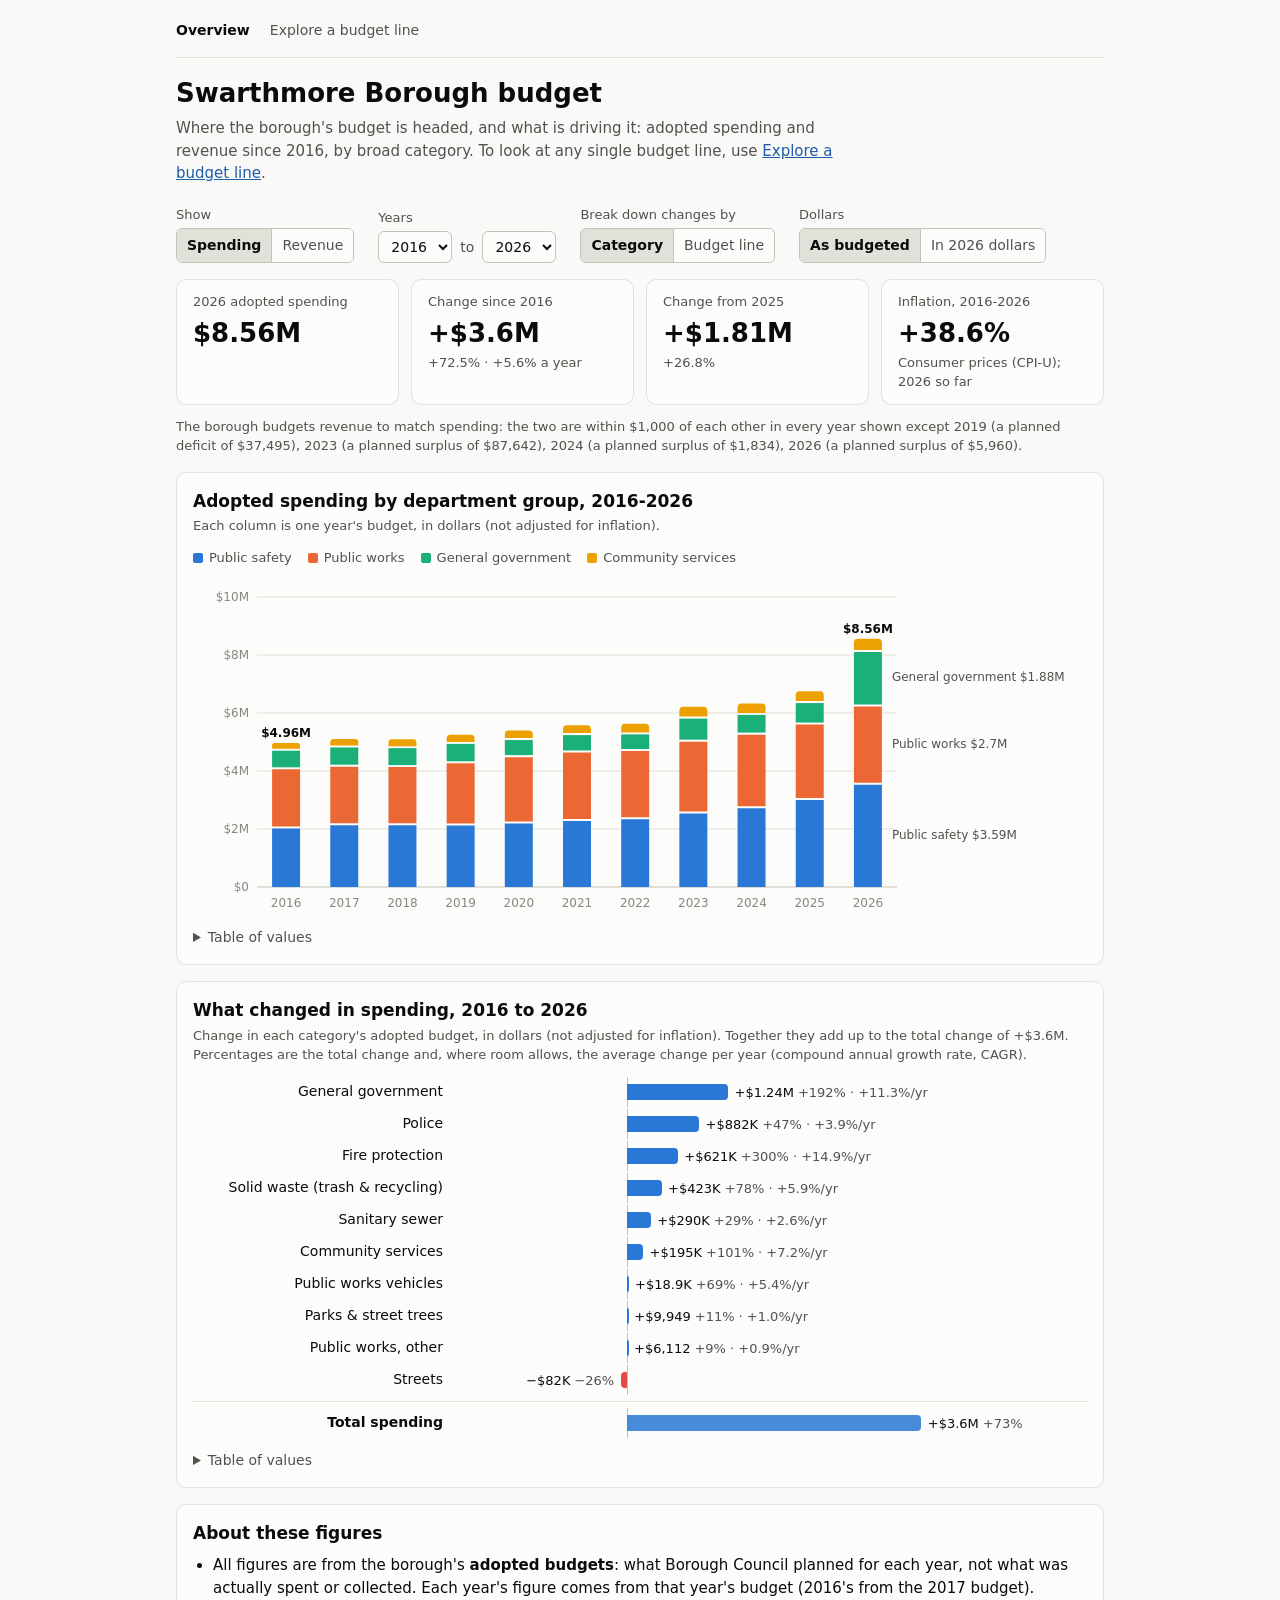
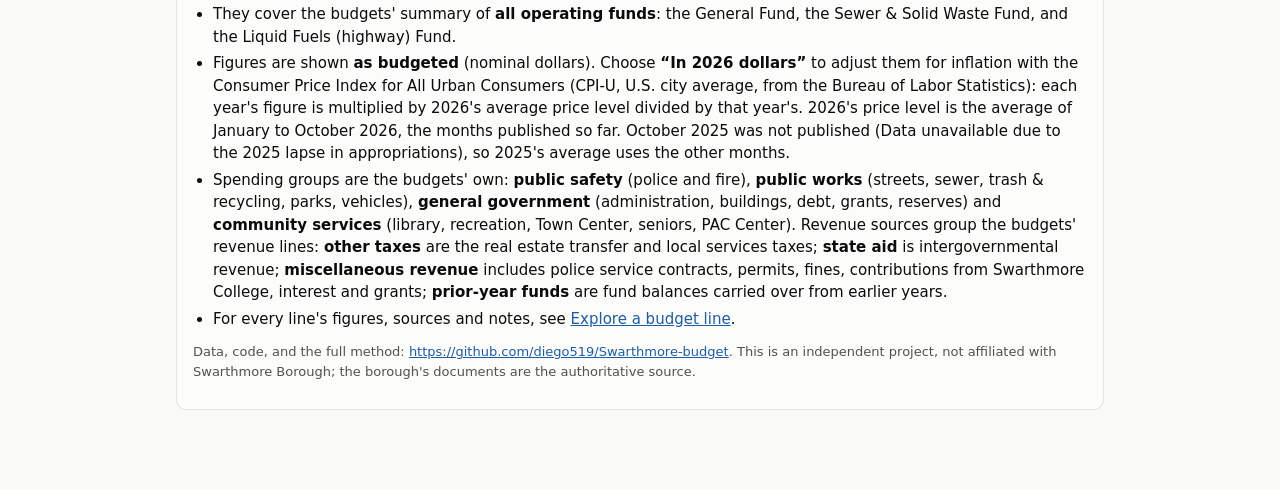
==== commit 7ff29415: "Show average annual growth (CAGR) in the overview's "what changed" Each category or budget line now " ====
--- a/docs/index.html
+++ b/docs/index.html
@@ -135,6 +135,7 @@
 .bars .val .pct { color: var(--text-2); margin-left: 4px; }
 .bars .total-name { font-weight: 600; }
 .bars .rule { grid-column: 1 / -1; border-top: 1px solid var(--grid); margin: 4px 0; }
+@media (max-width: 600px) { .bars { grid-template-columns: minmax(90px, 38%) 1fr; gap: 2px 8px; } .bars .name { font-size: 13px; } }
 
 /* Tables */
 details { margin-top: 12px; }
@@ -690,14 +691,16 @@
   }
   const totalChange = total(to) - total(from);
   const rows = driverRows().sort((a, b) => (a.other ? 1 : b.other ? -1 : b.change - a.change));
+  const years = to - from;
   document.getElementById("drivers-sub").textContent =
     `Change in each ${state.detail === "broad" ? "category" : "budget line"}'s adopted budget, ${dollarsPhrase()}. ` +
-    `Together they add up to the total change of ${signedMoney(totalChange, true)}.`;
+    `Together they add up to the total change of ${signedMoney(totalChange, true)}. Percentages are the total ` +
+    `change and, where room allows, the average change per year (compound annual growth rate, CAGR).`;
 
   const changesList = rows.map((r) => r.change).concat([totalChange]);
   const lo = Math.min(0, ...changesList), hi = Math.max(0, ...changesList);
   // Leave room beyond each bar's tip for its label.
-  const pad = (hi - lo) * 0.42 || 1;
+  const pad = (hi - lo) * 0.55 || 1;
   const domLo = lo < 0 ? lo - pad : 0, domHi = hi > 0 ? hi + pad : 0;
   const pos = (v) => ((v - domLo) / (domHi - domLo)) * 100;
   const tip = document.querySelector("#drivers-chart .tooltip");
@@ -728,8 +731,12 @@
     val.className = "val";
     val.textContent = signedMoney(r.change, true);
     const p = pctChange(r.v1, r.v0);
+    const rate = annualRate(r.v0, r.v1, years);
     if (p !== null && Math.abs(p) < 10000) {
       const s = document.createElement("span"); s.className = "pct"; s.textContent = pct(p, 0); val.appendChild(s);
+      if (rate !== null) {
+        const c = document.createElement("span"); c.className = "pct rate"; c.textContent = "· " + pct(rate) + "/yr"; val.appendChild(c);
+      }
     }
     if (r.change < 0) val.style.right = 100 - pos(r.change) + 1 + "%";
     else val.style.left = pos(r.change) + 1 + "%";
@@ -741,6 +748,7 @@
       tipRow(tip, "transparent", money(r.v1), String(to));
       tipRow(tip, r.change < 0 ? "var(--negative)" : "var(--series-1)", signedMoney(r.change, false),
         p === null ? "change" : pct(p) + " change", "tt-total");
+      if (rate !== null) tipText(tip, "tt-note", `${pct(rate)} a year on average (CAGR, ${from}-${to})`);
       if (!isTotal && totalChange) tipText(tip, "tt-note", `${pct((r.change / totalChange) * 100, 0).replace("+", "")} of the total change`);
       if (r.link) tipText(tip, "tt-note", "Click the name to explore this line");
       tip.hidden = false;
@@ -761,11 +769,25 @@
   const rule = document.createElement("div"); rule.className = "rule"; box.appendChild(rule);
   addRow({ label: `Total ${noun}`, link: view().total, v0: total(from), v1: total(to), change: totalChange }, true);
 
+  // Labels never overflow their track: drop the per-year rate, then the
+  // percentage, where they don't fit (both stay in the tooltip and table).
+  box.querySelectorAll(".val").forEach((val) => {
+    const fits = () => {
+      const t = val.parentElement.getBoundingClientRect(), v = val.getBoundingClientRect();
+      return v.right <= t.right + 1 && v.left >= t.left - 1;
+    };
+    for (const sel of [".rate", ".pct"]) {
+      if (fits()) break;
+      val.querySelector(sel)?.remove();
+    }
+  });
+
   // Table view.
   const table = document.getElementById("drivers-table");
   table.textContent = "";
   const head = table.createTHead().insertRow();
-  for (const h of [state.detail === "broad" ? "Category" : "Budget line", String(from), String(to), "Change", "Change (%)", "Share of total change"]) {
+  for (const h of [state.detail === "broad" ? "Category" : "Budget line", String(from), String(to), "Change", "Change (%)",
+    "Per year (CAGR)", "Share of total change"]) {
     const th = document.createElement("th"); th.textContent = h; head.appendChild(th);
   }
   const body = table.createTBody();
@@ -778,6 +800,7 @@
     tr.insertCell().textContent = money(r.v1);
     tr.insertCell().textContent = signedMoney(r.change, false);
     tr.insertCell().textContent = pct(pctChange(r.v1, r.v0));
+    tr.insertCell().textContent = pct(annualRate(r.v0, r.v1, years));
     tr.insertCell().textContent = totalChange ? pct((r.change / totalChange) * 100, 0).replace("+", "") : "";
   }
 }
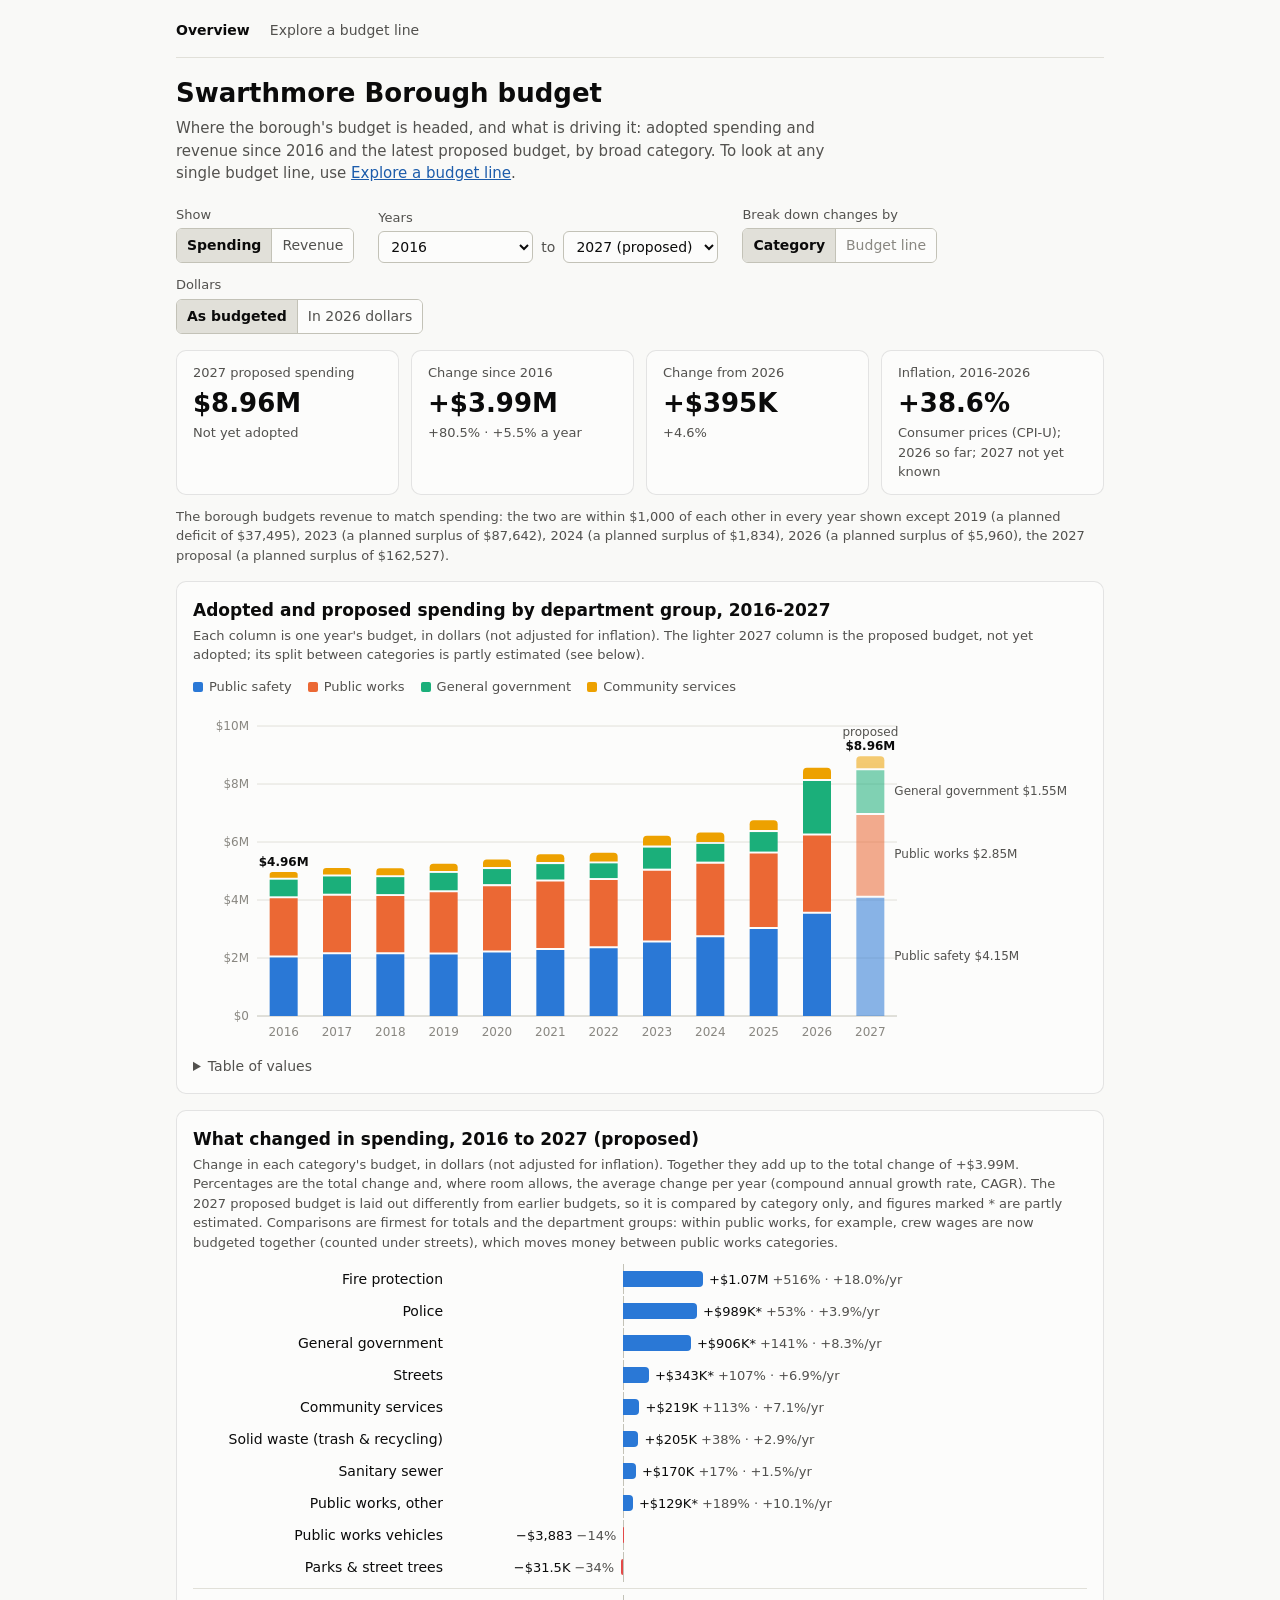
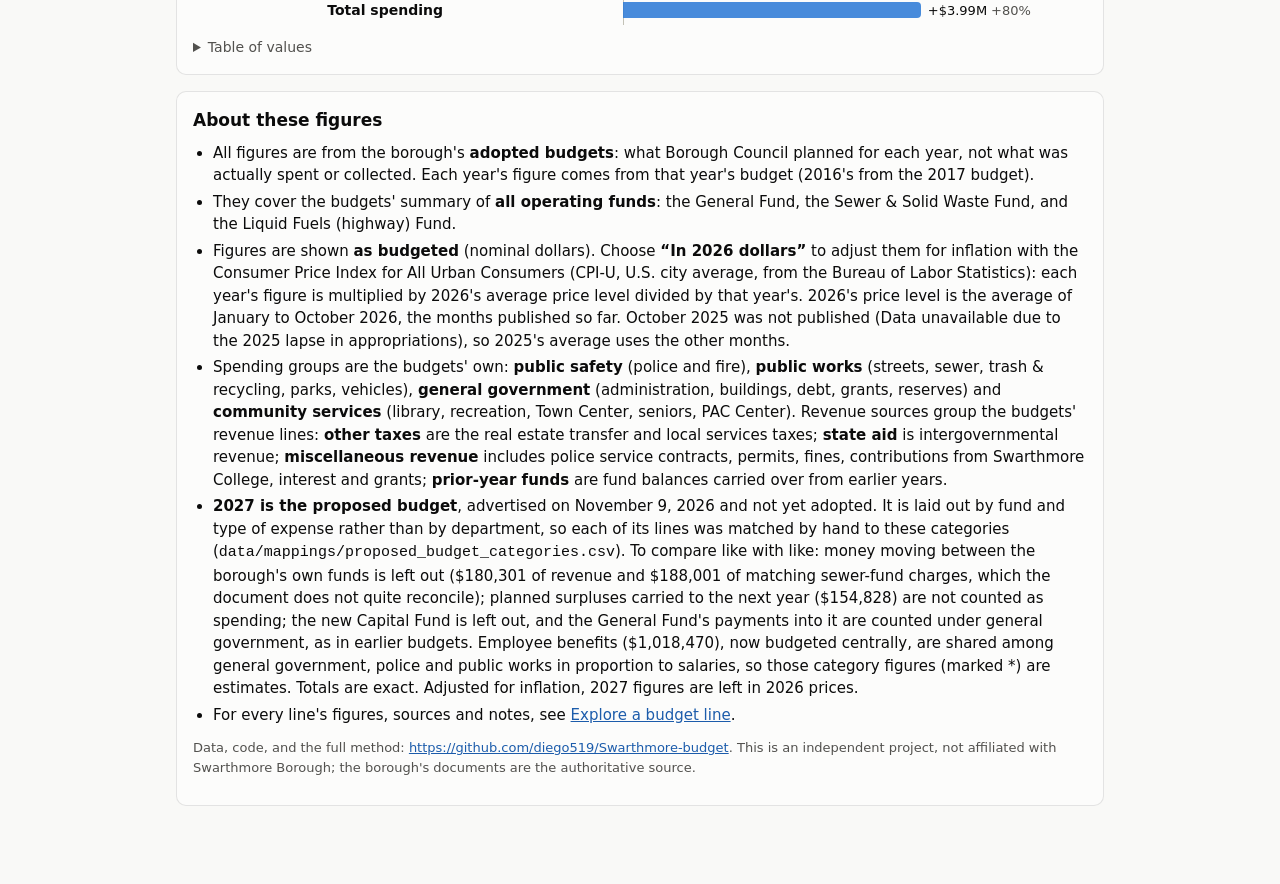
==== commit 15fb3b29: "Add the 2027 proposed budget and compare it with 2016-2026 - scripts/parse_proposed_budget.py: parse" ====
--- a/docs/index.html
+++ b/docs/index.html
@@ -24,6 +24,7 @@
   --cat-3: #1baf7a;
   --cat-4: #eda100;
   --cat-5: #e87ba4;
+  --cat-6: #008300;
   --series-1: var(--cat-1);  /* adopted budget; increases */
   --series-2: var(--cat-2);  /* estimated actual */
   --negative: #e34948;       /* decreases */
@@ -46,6 +47,7 @@
     --cat-3: #199e70;
     --cat-4: #c98500;
     --cat-5: #d55181;
+    --cat-6: #0ca30c;
     --negative: #e66767;
     --link: #86b6ef;
   }
@@ -169,7 +171,7 @@
   <header>
     <h1>Swarthmore Borough budget</h1>
     <p class="lede">Where the borough's budget is headed, and what is driving it: adopted spending and revenue since
-      2016, by broad category. To look at any single budget line, use
+      2016 and the latest proposed budget, by broad category. To look at any single budget line, use
       <a href="explorer.html" data-keep-dollars>Explore a budget line</a>.</p>
   </header>
 
@@ -248,6 +250,7 @@
         Solid Waste Fund, and the Liquid Fuels (highway) Fund.</li>
       <li>Figures are shown <strong>as budgeted</strong> (nominal dollars). Choose <strong>“In 2026 dollars”</strong> to adjust them for inflation with the Consumer Price Index for All Urban Consumers (CPI-U, U.S. city average, from the Bureau of Labor Statistics): each year's figure is multiplied by 2026's average price level divided by that year's. 2026's price level is the average of January to October 2026, the months published so far. October 2025 was not published (Data unavailable due to the 2025 lapse in appropriations), so 2025's average uses the other months.</li>
       <li>Spending groups are the budgets' own: <strong>public safety</strong> (police and fire), <strong>public works</strong> (streets, sewer, trash &amp; recycling, parks, vehicles), <strong>general government</strong> (administration, buildings, debt, grants, reserves) and <strong>community services</strong> (library, recreation, Town Center, seniors, PAC Center). Revenue sources group the budgets' revenue lines: <strong>other taxes</strong> are the real estate transfer and local services taxes; <strong>state aid</strong> is intergovernmental revenue; <strong>miscellaneous revenue</strong> includes police service contracts, permits, fines, contributions from Swarthmore College, interest and grants; <strong>prior-year funds</strong> are fund balances carried over from earlier years.</li>
+      <li><strong>2027 is the proposed budget</strong>, advertised on November 9, 2026 and not yet adopted. It is laid out by fund and type of expense rather than by department, so each of its lines was matched by hand to these categories (<code>data/mappings/proposed_budget_categories.csv</code>). To compare like with like: money moving between the borough's own funds is left out ($180,301 of revenue and $188,001 of matching sewer-fund charges, which the document does not quite reconcile); planned surpluses carried to the next year ($154,828) are not counted as spending; the new Capital Fund is left out, and the General Fund's payments into it are counted under general government, as in earlier budgets. Employee benefits ($1,018,470), now budgeted centrally, are shared among general government, police and public works in proportion to salaries, so those category figures (marked *) are estimates. Totals are exact. Adjusted for inflation, 2027 figures are left in 2026 prices.</li>
       <li>For every line's figures, sources and notes, see <a href="explorer.html" data-keep-dollars>Explore a budget line</a>.</li>
     </ul>
     <p class="small">Data, code, and the full method: <a href="https://github.com/diego519/Swarthmore-budget">https://github.com/diego519/Swarthmore-budget</a>. This is an independent
@@ -255,7 +258,7 @@
   </section>
 </main>
 
-<script id="budget-data" type="application/json">{"cpi":{"index":{"2016":240.007,"2017":245.12,"2018":251.107,"2019":255.657,"2020":258.811,"2021":270.97,"2022":292.655,"2023":304.702,"2024":313.689,"2025":321.943,"2026":332.769},"latest_month":10,"partial":{"2025":11,"2026":10},"ref_year":2026,"series":"CUUR0000SA0","unpublished":[{"month":10,"note":"Data unavailable due to the 2025 lapse in appropriations","year":2025}]},"default_item":"exp.total","docs":{"1007":{"title":"2020 Adopted Budget","url":"https://www.swarthmorepa.org/DocumentCenter/View/1007"},"1464":{"title":"2021 Adopted Budget","url":"https://www.swarthmorepa.org/DocumentCenter/View/1464"},"1964":{"title":"2022 Adopted Budget","url":"https://www.swarthmorepa.org/DocumentCenter/View/1964"},"2408":{"title":"2023 Adopted Budget","url":"https://www.swarthmorepa.org/DocumentCenter/View/2408"},"2676":{"title":"2024 Adopted Budget","url":"https://www.swarthmorepa.org/DocumentCenter/View/2676"},"3017":{"title":"2025 Adopted Budget","url":"https://www.swarthmorepa.org/DocumentCenter/View/3017"},"3466":{"title":"2026 Adopted Budget - Revenue","url":"https://www.swarthmorepa.org/DocumentCenter/View/3466"},"3467":{"title":"2026 Adopted Budget - Expenses","url":"https://www.swarthmorepa.org/DocumentCenter/View/3467"},"519":{"title":"2017 Adopted Budget","url":"https://www.swarthmorepa.org/DocumentCenter/View/519"},"706":{"title":"2018 Adopted Budget","url":"https://www.swarthmorepa.org/DocumentCenter/View/706"},"909":{"title":"2019 Adopted Budget","url":"https://www.swarthmorepa.org/DocumentCenter/View/909"}},"items":[{"id":"rev.total","label":"Total revenue","note":"","path":"Revenue","type":"total"},{"id":"rev.property_taxes","label":"Property taxes","note":"","path":"Revenue","type":"item"},{"id":"rev.sewer_fees","label":"Sanitary sewer fees","note":"","path":"Revenue","type":"item"},{"id":"rev.trash_fees","label":"Trash fees","note":"Called \"Solid Waste Fees\" in the 2017 budget.","path":"Revenue","type":"item"},{"id":"rev.intergovernmental","label":"Intergovernmental revenue","note":"Public Utility Realty Tax, Motor Vehicle Fuel Tax, Foreign Casualty Insurance Tax.","path":"Revenue","type":"item"},{"id":"rev.other_taxes","label":"Other taxes","note":"Real Estate Transfer Tax and Local Services Tax.","path":"Revenue","type":"item"},{"id":"rev.prior_year_revenue","label":"Prior year revenue","note":"Use of unrestricted fund balance carried over from earlier years.","path":"Revenue","type":"item"},{"id":"rev.prior_year_pension_revenue","label":"Prior year pension revenue","note":"From restricted pension funds.","path":"Revenue","type":"item"},{"id":"rev.misc.subtotal","label":"Miscellaneous revenue (subtotal)","note":"","path":"Revenue \u203a Miscellaneous revenue","type":"subtotal"},{"id":"rev.misc.police_services","label":"Police services (contracts)","note":"Police services provided to Rutledge Borough and Swarthmore College.","path":"Revenue \u203a Miscellaneous revenue","type":"item"},{"id":"rev.misc.parking","label":"Parking meters & permits","note":"","path":"Revenue \u203a Miscellaneous revenue","type":"item"},{"id":"rev.misc.licenses_permits","label":"Licenses & permits","note":"","path":"Revenue \u203a Miscellaneous revenue","type":"item"},{"id":"rev.misc.fines","label":"Fines","note":"","path":"Revenue \u203a Miscellaneous revenue","type":"item"},{"id":"rev.misc.cable_franchise","label":"Cable TV franchise fees","note":"","path":"Revenue \u203a Miscellaneous revenue","type":"item"},{"id":"rev.misc.recycling","label":"Recycling revenue","note":"","path":"Revenue \u203a Miscellaneous revenue","type":"item"},{"id":"rev.misc.contributions_2016","label":"Contributions from other sources (combined)","note":"Only in the 2017 budget, for 2016, before contributions were split into the Borough Authority / College and fire & ambulance lines.","path":"Revenue \u203a Miscellaneous revenue","type":"item"},{"id":"rev.misc.college_authority","label":"Swarthmore College / Borough Authority contribution","note":"Called \"Swarthmore Borough Authority\" through the 2022 budget and \"Swarthmore College\" from 2023 (life safety / Borough Authority contribution). Treated as one line: the 2023 budget reports the 2022 figure under the new name.","path":"Revenue \u203a Miscellaneous revenue","type":"item"},{"id":"rev.misc.fire_ambulance","label":"Fire & ambulance service contribution","note":"Contribution from Swarthmore College.","path":"Revenue \u203a Miscellaneous revenue","type":"item"},{"id":"rev.misc.interest","label":"Interest","note":"","path":"Revenue \u203a Miscellaneous revenue","type":"item"},{"id":"rev.misc.street_trees","label":"Street tree removal & replacement","note":"Homeowners pay 70% of the cost of street tree removal and replacement.","path":"Revenue \u203a Miscellaneous revenue","type":"item"},{"id":"rev.misc.other","label":"Other revenue","note":"\"Other\" through 2022, \"Other/ARPA\" in 2023 (including American Rescue Plan funds), \"Other/Misc\" from 2024.","path":"Revenue \u203a Miscellaneous revenue","type":"item"},{"id":"exp.total","label":"Total expenditures","note":"","path":"Expenditures","type":"total"},{"id":"exp.net","label":"Revenue less expenditures","note":"Surplus (positive) or deficit (negative). Printed as \"Total revenues less total expenditures\".","path":"Expenditures","type":"net"},{"id":"exp.gg.total","label":"General government (total)","note":"","path":"Expenditures \u203a General government","type":"total"},{"id":"exp.gg.personnel","label":"Personnel","note":"Borough Manager, office and bookkeeping staff: pay and benefits (General Fund share).","path":"Expenditures \u203a General government","type":"item"},{"id":"exp.gg.debt_service","label":"Debt service","note":"","path":"Expenditures \u203a General government","type":"item"},{"id":"exp.gg.buildings","label":"Borough buildings & property","note":"","path":"Expenditures \u203a General government","type":"item"},{"id":"exp.gg.pension","label":"Municipal pension obligation","note":"Administrative and public works share of the non-uniformed pension contribution.","path":"Expenditures \u203a General government","type":"item"},{"id":"exp.gg.professional_services","label":"Professional services","note":"Legal and auditing fees.","path":"Expenditures \u203a General government","type":"item"},{"id":"exp.gg.general_admin","label":"General administrative","note":"","path":"Expenditures \u203a General government","type":"item"},{"id":"exp.gg.planning_zoning","label":"Planning, zoning & code enforcement","note":"","path":"Expenditures \u203a General government","type":"item"},{"id":"exp.gg.insurance","label":"Insurance & bonding","note":"","path":"Expenditures \u203a General government","type":"item"},{"id":"exp.gg.tax_collection","label":"Tax collection","note":"","path":"Expenditures \u203a General government","type":"item"},{"id":"exp.gg.contribution_capital","label":"Contribution to capital","note":"","path":"Expenditures \u203a General government","type":"item"},{"id":"exp.gg.contribution_fund_balance","label":"Contribution to fund balance","note":"","path":"Expenditures \u203a General government","type":"item"},{"id":"exp.gg.contribution_reserves","label":"Contribution to reserve funds","note":"First appears in the 2026 budget.","path":"Expenditures \u203a General government","type":"item"},{"id":"exp.gg.grants","label":"Grants, awards & matching funds","note":"\"Grants\" in 2023-2025; \"Grants, Awards and Matching Funds\" in 2026.","path":"Expenditures \u203a General government","type":"item"},{"id":"exp.gg.misc","label":"Miscellaneous","note":"","path":"Expenditures \u203a General government","type":"item"},{"id":"exp.ps.total","label":"Public safety (total)","note":"","path":"Expenditures \u203a Public safety","type":"total"},{"id":"exp.ps.police.subtotal","label":"Police services (subtotal)","note":"","path":"Expenditures \u203a Public safety \u203a Police services","type":"subtotal"},{"id":"exp.ps.police.personnel","label":"Personnel","note":"Chief, sergeants, officers, clerk, meter enforcement, crossing guards: pay and benefits.","path":"Expenditures \u203a Public safety \u203a Police services","type":"item"},{"id":"exp.ps.police.general","label":"General expenditures","note":"","path":"Expenditures \u203a Public safety \u203a Police services","type":"item"},{"id":"exp.ps.police.pension","label":"Municipal pension obligation","note":"Police pension contribution.","path":"Expenditures \u203a Public safety \u203a Police services","type":"item"},{"id":"exp.ps.police.insurance","label":"Insurance","note":"","path":"Expenditures \u203a Public safety \u203a Police services","type":"item"},{"id":"exp.ps.police.vehicles","label":"Vehicle operation & maintenance","note":"","path":"Expenditures \u203a Public safety \u203a Police services","type":"item"},{"id":"exp.ps.fire.subtotal","label":"Fire protection (subtotal)","note":"","path":"Expenditures \u203a Public safety \u203a Fire protection","type":"subtotal"},{"id":"exp.ps.fire.hydrants","label":"Fire hydrant rental","note":"","path":"Expenditures \u203a Public safety \u203a Fire protection","type":"item"},{"id":"exp.ps.fire.fire_company","label":"Swarthmore Fire Company contribution","note":"","path":"Expenditures \u203a Public safety \u203a Fire protection","type":"item"},{"id":"exp.ps.fire.debt_service","label":"Debt service","note":"The 2017 budget's text layer garbles this label (\"dnterbibtustieornvice\"); the page shows \"Debt Service\".","path":"Expenditures \u203a Public safety \u203a Fire protection","type":"item"},{"id":"exp.ps.fire.insurance","label":"Insurance","note":"","path":"Expenditures \u203a Public safety \u203a Fire protection","type":"item"},{"id":"exp.pw.total","label":"Public works (total)","note":"","path":"Expenditures \u203a Public works","type":"total"},{"id":"exp.pw.streets.subtotal","label":"Streets (subtotal)","note":"","path":"Expenditures \u203a Public works \u203a Streets","type":"subtotal"},{"id":"exp.pw.streets.lighting","label":"Street lighting","note":"","path":"Expenditures \u203a Public works \u203a Streets","type":"item"},{"id":"exp.pw.streets.construction","label":"Construction & rebuilding","note":"Annual street paving program.","path":"Expenditures \u203a Public works \u203a Streets","type":"item"},{"id":"exp.pw.streets.repairs","label":"Street repairs & cleaning","note":"","path":"Expenditures \u203a Public works \u203a Streets","type":"item"},{"id":"exp.pw.streets.signals","label":"Traffic signals, signs & markings","note":"","path":"Expenditures \u203a Public works \u203a Streets","type":"item"},{"id":"exp.pw.streets.snow","label":"Snow & ice removal","note":"The 2017 budget's text layer garbles this label (\"asrknionwgsiceremoval\"); the page shows \"Snow & Ice Removal\".","path":"Expenditures \u203a Public works \u203a Streets","type":"item"},{"id":"exp.pw.streets.storm_sewers","label":"Storm sewers & drains","note":"","path":"Expenditures \u203a Public works \u203a Streets","type":"item"},{"id":"exp.pw.streets.town_center","label":"Town center maintenance","note":"","path":"Expenditures \u203a Public works \u203a Streets","type":"item"},{"id":"exp.pw.sewer.subtotal","label":"Sanitary sewer (subtotal)","note":"","path":"Expenditures \u203a Public works \u203a Sanitary sewer","type":"subtotal"},{"id":"exp.pw.sewer.treatment","label":"Wastewater collection & treatment","note":"","path":"Expenditures \u203a Public works \u203a Sanitary sewer","type":"item"},{"id":"exp.pw.sewer.debt_service","label":"Debt service","note":"","path":"Expenditures \u203a Public works \u203a Sanitary sewer","type":"item"},{"id":"exp.pw.sewer.allocated","label":"Allocated expenses","note":"Sewer fund's share of administrative salaries, vehicles, insurance and pension.","path":"Expenditures \u203a Public works \u203a Sanitary sewer","type":"item"},{"id":"exp.pw.solid_waste.subtotal","label":"Solid waste (subtotal)","note":"","path":"Expenditures \u203a Public works \u203a Solid waste","type":"subtotal"},{"id":"exp.pw.solid_waste.trash","label":"Trash collection","note":"","path":"Expenditures \u203a Public works \u203a Solid waste","type":"item"},{"id":"exp.pw.solid_waste.recycling","label":"Recycling collection","note":"","path":"Expenditures \u203a Public works \u203a Solid waste","type":"item"},{"id":"exp.pw.solid_waste.allocated","label":"Allocated expenses","note":"Solid waste's share of administrative salaries, vehicles, insurance and pension.","path":"Expenditures \u203a Public works \u203a Solid waste","type":"item"},{"id":"exp.pw.parks.subtotal","label":"Parks & street trees (subtotal)","note":"","path":"Expenditures \u203a Public works \u203a Parks & street trees","type":"subtotal"},{"id":"exp.pw.parks.maintenance","label":"Parks maintenance","note":"","path":"Expenditures \u203a Public works \u203a Parks & street trees","type":"item"},{"id":"exp.pw.parks.street_trees","label":"Street trees","note":"","path":"Expenditures \u203a Public works \u203a Parks & street trees","type":"item"},{"id":"exp.pw.vehicles.subtotal","label":"Vehicle operation (subtotal)","note":"","path":"Expenditures \u203a Public works \u203a Vehicle operation & maintenance","type":"subtotal"},{"id":"exp.pw.vehicles.general","label":"General expenditures","note":"Fuel, maintenance.","path":"Expenditures \u203a Public works \u203a Vehicle operation & maintenance","type":"item"},{"id":"exp.pw.vehicles.insurance","label":"Insurance","note":"","path":"Expenditures \u203a Public works \u203a Vehicle operation & maintenance","type":"item"},{"id":"exp.pw.misc.subtotal","label":"Public works miscellaneous (subtotal)","note":"","path":"Expenditures \u203a Public works \u203a Miscellaneous","type":"subtotal"},{"id":"exp.pw.misc.administration","label":"Administration","note":"Compensated time off, administrative duties, uniforms.","path":"Expenditures \u203a Public works \u203a Miscellaneous","type":"item"},{"id":"exp.pw.misc.insurance","label":"Insurance","note":"","path":"Expenditures \u203a Public works \u203a Miscellaneous","type":"item"},{"id":"exp.pw.misc.tools","label":"Tools","note":"","path":"Expenditures \u203a Public works \u203a Miscellaneous","type":"item"},{"id":"exp.cs.total","label":"Community services (total)","note":"","path":"Expenditures \u203a Community services","type":"total"},{"id":"exp.cs.library","label":"Swarthmore Public Library","note":"","path":"Expenditures \u203a Community services","type":"item"},{"id":"exp.cs.recreation","label":"Swarthmore Recreation Association","note":"","path":"Expenditures \u203a Community services","type":"item"},{"id":"exp.cs.town_center_inc","label":"Town Center Inc.","note":"","path":"Expenditures \u203a Community services","type":"item"},{"id":"exp.cs.seniors","label":"Senior citizens association","note":"\"Senior Services Grants\" in the 2017 and 2018 budgets.","path":"Expenditures \u203a Community services","type":"item"},{"id":"exp.cs.community_center","label":"Swarthmore Community Center","note":"In the 2017-2019 budgets.","path":"Expenditures \u203a Community services","type":"item"},{"id":"exp.cs.pac_center","label":"PAC Center","note":"Park Avenue Community Center; from the 2023 budget.","path":"Expenditures \u203a Community services","type":"item"},{"id":"exp.cs.hra","label":"HRA","note":"First appears in the 2026 budget.","path":"Expenditures \u203a Community services","type":"item"}],"overview":{"net":"exp.net","revenue":{"broad":[{"items":["rev.property_taxes"],"label":"Property taxes","link":"rev.property_taxes"},{"items":["rev.sewer_fees"],"label":"Sewer fees","link":"rev.sewer_fees"},{"items":["rev.trash_fees"],"label":"Trash fees","link":"rev.trash_fees"},{"items":["rev.other_taxes"],"label":"Other taxes","link":"rev.other_taxes"},{"items":["rev.intergovernmental"],"label":"Intergovernmental (state aid)","link":"rev.intergovernmental"},{"items":["rev.misc.subtotal"],"label":"Miscellaneous revenue","link":"rev.misc.subtotal"},{"items":["rev.prior_year_revenue","rev.prior_year_pension_revenue"],"label":"Prior-year funds","link":null}],"groups":[{"items":["rev.property_taxes"],"label":"Property taxes","link":"rev.property_taxes"},{"items":["rev.sewer_fees","rev.trash_fees"],"label":"Sewer & trash fees","link":null},{"items":["rev.other_taxes","rev.intergovernmental"],"label":"Other taxes & state aid","link":null},{"items":["rev.misc.subtotal"],"label":"Miscellaneous revenue","link":"rev.misc.subtotal"},{"items":["rev.prior_year_revenue","rev.prior_year_pension_revenue"],"label":"Prior-year funds","link":null}],"total":"rev.total"},"spending":{"broad":[{"items":["exp.ps.police.subtotal"],"label":"Police","link":"exp.ps.police.subtotal"},{"items":["exp.ps.fire.subtotal"],"label":"Fire protection","link":"exp.ps.fire.subtotal"},{"items":["exp.gg.total"],"label":"General government","link":"exp.gg.total"},{"items":["exp.pw.streets.subtotal"],"label":"Streets","link":"exp.pw.streets.subtotal"},{"items":["exp.pw.sewer.subtotal"],"label":"Sanitary sewer","link":"exp.pw.sewer.subtotal"},{"items":["exp.pw.solid_waste.subtotal"],"label":"Solid waste (trash & recycling)","link":"exp.pw.solid_waste.subtotal"},{"items":["exp.pw.parks.subtotal"],"label":"Parks & street trees","link":"exp.pw.parks.subtotal"},{"items":["exp.pw.vehicles.subtotal"],"label":"Public works vehicles","link":"exp.pw.vehicles.subtotal"},{"items":["exp.pw.misc.subtotal"],"label":"Public works, other","link":"exp.pw.misc.subtotal"},{"items":["exp.cs.total"],"label":"Community services","link":"exp.cs.total"}],"groups":[{"items":["exp.ps.total"],"label":"Public safety","link":"exp.ps.total"},{"items":["exp.pw.total"],"label":"Public works","link":"exp.pw.total"},{"items":["exp.gg.total"],"label":"General government","link":"exp.gg.total"},{"items":["exp.cs.total"],"label":"Community services","link":"exp.cs.total"}],"total":"exp.total"}},"values":{"exp.cs.community_center":{"2016":{"a":3000,"ad":"519","ap":2,"e":3000,"ed":"519","ep":2,"r":3000,"rd":"519","rp":2},"2017":{"a":3000,"ad":"519","ap":2,"e":3000,"ed":"706","ep":4,"r":3000,"rd":"706","rp":4},"2018":{"a":3000,"ad":"706","ap":4,"e":3000,"ed":"909","ep":4,"r":3000,"rd":"909","rp":4},"2019":{"a":0,"ad":"909","ap":4}},"exp.cs.hra":{"2026":{"a":500,"ad":"3467","ap":3}},"exp.cs.library":{"2016":{"a":146000,"ad":"519","ap":2,"e":130000,"ed":"519","ep":2,"r":146000,"rd":"519","rp":2},"2017":{"a":159140,"ad":"519","ap":2,"e":159140,"ed":"706","ep":4,"r":159140,"rd":"706","rp":4},"2018":{"a":164140,"ad":"706","ap":4,"e":164140,"ed":"909","ep":4,"r":164140,"rd":"909","rp":4},"2019":{"a":177790,"ad":"909","ap":4,"e":177790,"ed":"1007","ep":4,"r":177790,"rd":"1007","rp":4},"2020":{"a":187300,"ad":"1007","ap":4,"e":187300,"ed":"1464","ep":4,"r":187300,"rd":"1464","rp":4},"2021":{"a":194700,"ad":"1464","ap":4,"e":194700,"ed":"1964","ep":4,"r":194700,"rd":"1964","rp":4},"2022":{"a":200700,"ad":"1964","ap":4,"e":200700,"ed":"2408","ep":8,"r":200700,"rd":"2408","rp":8},"2023":{"a":206721,"ad":"2408","ap":8,"e":206721,"ed":"2676","ep":9,"r":206721,"rd":"2676","rp":9},"2024":{"a":223258,"ad":"2676","ap":9,"e":223258,"ed":"3017","ep":8,"r":223258,"rd":"3017","rp":8},"2025":{"a":236653,"ac":1,"ad":"3017","ap":8,"r":236653,"rd":"3467","rp":3},"2026":{"a":276884,"ad":"3467","ap":3}},"exp.cs.pac_center":{"2023":{"a":20000,"ad":"2408","ap":8,"e":20000,"ed":"2676","ep":9,"r":20000,"rc":1,"rd":"2676","rp":9},"2024":{"a":20000,"ad":"2676","ap":9,"e":20000,"ed":"3017","ep":8,"r":20000,"rc":1,"rd":"3017","rp":8},"2025":{"a":20000,"ad":"3017","ap":8,"r":20000,"rd":"3467","rp":3},"2026":{"a":25000,"ad":"3467","ap":3}},"exp.cs.recreation":{"2016":{"a":25000,"ad":"519","ap":2,"e":18000,"ed":"519","ep":2,"r":25000,"rd":"519","rp":2},"2017":{"a":25000,"ad":"519","ap":2,"e":25000,"ed":"706","ep":4,"r":25000,"rd":"706","rp":4},"2018":{"a":25000,"ad":"706","ap":4,"e":25000,"ed":"909","ep":4,"r":25000,"rd":"909","rp":4},"2019":{"a":25000,"ad":"909","ap":4,"e":25000,"ed":"1007","ep":4,"r":25000,"rd":"1007","rp":4},"2020":{"a":25000,"ad":"1007","ap":4,"e":25000,"ed":"1464","ep":4,"r":25000,"rd":"1464","rp":4},"2021":{"a":25000,"ad":"1464","ap":4,"e":25000,"ed":"1964","ep":4,"r":25000,"rd":"1964","rp":4},"2022":{"a":30000,"ad":"1964","ap":4,"e":30000,"ed":"2408","ep":8,"r":30000,"rd":"2408","rp":8},"2023":{"a":30000,"ad":"2408","ap":8,"e":30000,"ed":"2676","ep":9,"r":30000,"rd":"2676","rp":9},"2024":{"a":10000,"ad":"2676","ap":9,"e":10000,"ed":"3017","ep":8,"r":10000,"rc":1,"rd":"3017","rp":8},"2025":{"a":10000,"ad":"3017","ap":8,"r":10000,"rd":"3467","rp":3},"2026":{"a":15000,"ad":"3467","ap":3}},"exp.cs.seniors":{"2017":{"a":10000,"ad":"519","ap":2,"e":10000,"ed":"706","ep":4,"r":10000,"rd":"706","rp":4},"2018":{"a":19500,"ad":"706","ap":4,"e":19500,"ed":"909","ep":4,"r":19500,"rd":"909","rp":4},"2019":{"a":25000,"ad":"909","ap":4,"e":25000,"ed":"1007","ep":4,"r":25000,"rd":"1007","rp":4},"2020":{"a":25000,"ad":"1007","ap":4,"e":25000,"ed":"1464","ep":4,"r":25000,"rd":"1464","rp":4},"2021":{"a":25000,"ad":"1464","ap":4,"e":25000,"ed":"1964","ep":4,"r":25000,"rd":"1964","rp":4},"2022":{"a":25000,"ad":"1964","ap":4,"e":25000,"ed":"2408","ep":8,"r":25000,"rd":"2408","rp":8},"2023":{"a":25000,"ad":"2408","ap":8,"e":25000,"ed":"2676","ep":9,"r":25000,"rd":"2676","rp":9},"2024":{"a":25000,"ad":"2676","ap":9,"e":25000,"ed":"3017","ep":8,"r":25000,"rd":"3017","rp":8},"2025":{"a":25000,"ad":"3017","ap":8,"r":25000,"rd":"3467","rp":3},"2026":{"a":27500,"ad":"3467","ap":3}},"exp.cs.total":{"2016":{"a":194000,"ad":"519","ap":2,"e":171000,"ed":"519","ep":2,"r":194000,"rd":"519","rp":2},"2017":{"a":219140,"ad":"519","ap":2,"e":219140,"ed":"706","ep":4,"r":219140,"rd":"706","rp":4},"2018":{"a":234640,"ad":"706","ap":4,"e":234640,"ed":"909","ep":4,"r":234640,"rd":"909","rp":4},"2019":{"a":250790,"ad":"909","ap":4,"e":250790,"ed":"1007","ep":4,"r":250790,"rd":"1007","rp":4},"2020":{"a":263300,"ad":"1007","ap":4,"e":263300,"ed":"1464","ep":4,"r":263300,"rd":"1464","rp":4},"2021":{"a":270700,"ad":"1464","ap":4,"e":270700,"ed":"1964","ep":4,"r":270700,"rd":"1964","rp":4},"2022":{"a":297040,"ad":"1964","ap":4,"e":297000,"ed":"2408","ep":8,"r":297040,"rd":"2408","rp":8},"2023":{"a":337516,"ad":"2408","ap":8,"e":337516,"ed":"2676","ep":9,"r":337516,"rd":"2676","rp":9},"2024":{"a":324608,"ad":"2676","ap":9,"e":324608,"ed":"3017","ep":8,"r":324608,"rd":"3017","rp":8},"2025":{"a":339755,"ad":"3017","ap":8,"r":339755,"rd":"3467","rp":3},"2026":{"a":389244,"ad":"3467","ap":3}},"exp.cs.town_center_inc":{"2016":{"a":20000,"ad":"519","ap":2,"e":20000,"ed":"519","ep":2,"r":20000,"rd":"519","rp":2},"2017":{"a":22000,"ad":"519","ap":2,"e":22000,"ed":"706","ep":4,"r":22000,"rd":"706","rp":4},"2018":{"a":23000,"ad":"706","ap":4,"e":23000,"ed":"909","ep":4,"r":23000,"rd":"909","rp":4},"2019":{"a":23000,"ad":"909","ap":4,"e":23000,"ed":"1007","ep":4,"r":23000,"rd":"1007","rp":4},"2020":{"a":26000,"ad":"1007","ap":4,"e":26000,"ed":"1464","ep":4,"r":26000,"rd":"1464","rp":4},"2021":{"a":26000,"ad":"1464","ap":4,"e":26000,"ed":"1964","ep":4,"r":26000,"rd":"1964","rp":4},"2022":{"a":41340,"ad":"1964","ap":4,"e":41300,"ed":"2408","ep":8,"r":41340,"rd":"2408","rp":8},"2023":{"a":55795,"ad":"2408","ap":8,"e":55795,"ed":"2676","ep":9,"r":55795,"rc":1,"rd":"2676","rp":9},"2024":{"a":46350,"ad":"2676","ap":9,"e":46350,"ed":"3017","ep":8,"r":46350,"rd":"3017","rp":8},"2025":{"a":48102,"ad":"3017","ap":8,"r":48102,"rd":"3467","rp":3},"2026":{"a":44360,"ad":"3467","ap":3}},"exp.gg.buildings":{"2016":{"a":103146,"ad":"519","ap":2,"e":115000,"ed":"519","ep":2,"r":103146,"rd":"519","rp":2},"2017":{"a":125022,"ad":"519","ap":2,"e":125022,"ed":"706","ep":2,"r":125022,"rd":"706","rp":2},"2018":{"a":123779,"ad":"706","ap":2,"e":123500,"ed":"909","ep":2,"r":123779,"rd":"909","rp":2},"2019":{"a":123882,"ad":"909","ap":2,"e":124000,"ed":"1007","ep":2,"r":123882,"rd":"1007","rp":2},"2020":{"a":124473,"ad":"1007","ap":2,"e":120000,"ed":"1464","ep":2,"r":124473,"rd":"1464","rp":2},"2021":{"a":125802,"ad":"1464","ap":2,"e":110000,"ed":"1964","ep":2,"r":125802,"rd":"1964","rp":2},"2022":{"a":120729,"ad":"1964","ap":2,"e":115000,"ed":"2408","ep":6,"r":120729,"rd":"2408","rp":6},"2023":{"a":127384,"ad":"2408","ap":6,"e":148690,"ed":"2676","ep":7,"r":127384,"rd":"2676","rp":7},"2024":{"a":129800,"ad":"2676","ap":7,"e":127521,"ed":"3017","ep":6,"r":129800,"rd":"3017","rp":6},"2025":{"a":120936,"ad":"3017","ap":6,"r":120936,"rd":"3467","rp":1},"2026":{"a":134833,"ad":"3467","ap":1}},"exp.gg.contribution_capital":{"2016":{"a":50000,"ad":"519","ap":2,"e":100000,"ed":"519","ep":2,"r":50000,"rd":"519","rp":2},"2017":{"a":50000,"ad":"519","ap":2,"e":50000,"ed":"706","ep":2,"r":50000,"rd":"706","rp":2},"2018":{"a":50000,"ad":"706","ap":2,"e":50000,"ed":"909","ep":2,"r":50000,"rd":"909","rp":2},"2019":{"a":50000,"ad":"909","ap":2,"e":50000,"ed":"1007","ep":2,"r":50000,"rd":"1007","rp":2},"2020":{"a":0,"ad":"1007","ap":2,"r":0,"rd":"1464","rp":2},"2021":{"a":0,"ad":"1464","ap":2},"2022":{"a":0,"ad":"1964","ap":2},"2023":{"a":100000,"ad":"2408","ap":6,"e":100000,"ed":"2676","ep":7,"r":100000,"rd":"2676","rp":7},"2024":{"a":14000,"ad":"2676","ap":7,"e":18500,"ed":"3017","ep":6,"r":14000,"rd":"3017","rp":6},"2025":{"a":14000,"ad":"3017","ap":6}},"exp.gg.contribution_fund_balance":{"2016":{"a":0,"ad":"519","ap":2,"e":0,"ed":"519","ep":2,"r":0,"rd":"519","rp":2},"2017":{"a":0,"ad":"519","ap":2,"e":0,"ed":"706","ep":2,"r":0,"rd":"706","rp":2},"2018":{"a":0,"ad":"706","ap":2,"e":0,"ed":"909","ep":2,"r":0,"rd":"909","rp":2},"2019":{"a":0,"ad":"909","ap":2,"e":0,"ed":"1007","ep":2,"r":0,"rd":"1007","rp":2},"2020":{"a":0,"ad":"1007","ap":2,"r":0,"rd":"1464","rp":2},"2021":{"a":0,"ad":"1464","ap":2,"r":0,"rd":"1964","rp":2},"2022":{"a":0,"ad":"1964","ap":2}},"exp.gg.contribution_reserves":{"2025":{"r":14000,"rd":"3467","rp":1},"2026":{"a":218913,"ad":"3467","ap":1}},"exp.gg.debt_service":{"2016":{"a":126710,"ad":"519","ap":2,"e":212000,"ed":"519","ep":2,"r":126710,"rd":"519","rp":2},"2017":{"a":120066,"ad":"519","ap":2,"e":120066,"ed":"706","ep":2,"r":120066,"rd":"706","rp":2},"2018":{"a":122744,"ad":"706","ap":2,"e":120000,"ed":"909","ep":2,"r":122744,"rd":"909","rp":2},"2019":{"a":122063,"ad":"909","ap":2,"e":120000,"ed":"1007","ep":2,"r":122063,"rd":"1007","rp":2},"2020":{"a":78397,"ad":"1007","ap":2,"e":75000,"ed":"1464","ep":2,"r":78397,"rd":"1464","rp":2},"2021":{"a":78292,"ad":"1464","ap":2,"e":95000,"ed":"1964","ep":2,"r":78292,"rd":"1964","rp":2},"2022":{"a":59574,"ad":"1964","ap":2,"e":59574,"ed":"2408","ep":6,"r":59574,"rd":"2408","rp":6},"2023":{"a":60950,"ad":"2408","ap":6,"e":64052,"ed":"2676","ep":7,"r":60950,"rd":"2676","rp":7},"2024":{"a":91761,"ad":"2676","ap":7,"e":91761,"ed":"3017","ep":6,"r":91761,"rd":"3017","rp":6},"2025":{"a":123993,"ad":"3017","ap":6,"r":123993,"rd":"3467","rp":1},"2026":{"a":117349,"ad":"3467","ap":1}},"exp.gg.general_admin":{"2016":{"a":32850,"ad":"519","ap":2,"e":32850,"ed":"519","ep":2,"r":32850,"rd":"519","rp":2},"2017":{"a":32850,"ad":"519","ap":2,"e":32850,"ed":"706","ep":2,"r":32850,"rd":"706","rp":2},"2018":{"a":34190,"ad":"706","ap":2,"e":33500,"ed":"909","ep":2,"r":34190,"rd":"909","rp":2},"2019":{"a":35030,"ad":"909","ap":2,"e":35000,"ed":"1007","ep":2,"r":35030,"rd":"1007","rp":2},"2020":{"a":35030,"ad":"1007","ap":2,"e":36500,"ed":"1464","ep":2,"r":35030,"rd":"1464","rp":2},"2021":{"a":34110,"ad":"1464","ap":2,"e":34000,"ed":"1964","ep":2,"r":34110,"rd":"1964","rp":2},"2022":{"a":34610,"ad":"1964","ap":2,"e":47393,"ed":"2408","ep":6,"r":34610,"rd":"2408","rp":6},"2023":{"a":57720,"ad":"2408","ap":6,"e":59590,"ed":"2676","ep":7,"r":57720,"rd":"2676","rp":7},"2024":{"a":58226,"ad":"2676","ap":7,"e":46630,"ed":"3017","ep":6,"r":58226,"rd":"3017","rp":6},"2025":{"a":62138,"ad":"3017","ap":6,"r":62138,"rd":"3467","rp":1},"2026":{"a":77438,"ad":"3467","ap":1}},"exp.gg.grants":{"2022":{"e":0,"ed":"2408","ep":6},"2023":{"a":75000,"ad":"2408","ap":6,"r":75000,"rd":"2676","rp":7},"2024":{"a":0,"ad":"2676","ap":7,"e":0,"ed":"3017","ep":6,"r":0,"rd":"3017","rp":6},"2025":{"a":0,"ac":1,"ad":"3017","ap":6,"r":0,"rd":"3467","rp":1},"2026":{"a":837340,"ad":"3467","ap":1}},"exp.gg.insurance":{"2016":{"a":2125,"ad":"519","ap":2,"e":2125,"ed":"519","ep":2,"r":2125,"rd":"519","rp":2},"2017":{"a":2125,"ad":"519","ap":2,"e":2125,"ed":"706","ep":2,"r":2125,"rd":"706","rp":2},"2018":{"a":2125,"ad":"706","ap":2,"e":2125,"ed":"909","ep":2,"r":2125,"rd":"909","rp":2},"2019":{"a":2125,"ad":"909","ap":2,"e":2125,"ed":"1007","ep":2,"r":2125,"rd":"1007","rp":2},"2020":{"a":2125,"ad":"1007","ap":2,"e":1600,"ed":"1464","ep":2,"r":2125,"rd":"1464","rp":2},"2021":{"a":2125,"ad":"1464","ap":2,"e":1500,"ed":"1964","ep":2,"r":2125,"rd":"1964","rp":2},"2022":{"a":3350,"ad":"1964","ap":2,"e":3000,"ed":"2408","ep":6,"r":3350,"rd":"2408","rp":6},"2023":{"a":5544,"ad":"2408","ap":6,"e":5544,"ed":"2676","ep":7,"r":5544,"rd":"2676","rp":7},"2024":{"a":7180,"ad":"2676","ap":7,"e":7180,"ed":"3017","ep":6,"r":7180,"rd":"3017","rp":6},"2025":{"a":7647,"ad":"3017","ap":6,"r":7647,"rd":"3467","rp":1},"2026":{"a":7647,"ad":"3467","ap":1}},"exp.gg.misc":{"2016":{"a":2500,"ad":"519","ap":2,"e":2500,"ed":"519","ep":2,"r":2500,"rd":"519","rp":2},"2017":{"a":2500,"ad":"519","ap":2,"e":2500,"ed":"706","ep":2,"r":2500,"rd":"706","rp":2},"2018":{"a":2500,"ad":"706","ap":2,"e":2500,"ed":"909","ep":2,"r":2500,"rd":"909","rp":2},"2019":{"a":2500,"ad":"909","ap":2,"e":2500,"ed":"1007","ep":2,"r":2500,"rd":"1007","rp":2},"2020":{"a":2500,"ad":"1007","ap":2,"e":4000,"ed":"1464","ep":2,"r":2500,"rd":"1464","rp":2},"2021":{"a":2500,"ad":"1464","ap":2,"e":4000,"ed":"1964","ep":2,"r":2500,"rd":"1964","rp":2},"2022":{"a":2500,"ad":"1964","ap":2,"e":11000,"ed":"2408","ep":6,"r":2500,"rd":"2408","rp":6},"2023":{"a":13412,"ad":"2408","ap":6,"e":20941,"ed":"2676","ep":7,"r":13412,"rd":"2676","rp":7},"2024":{"a":14000,"ad":"2676","ap":7,"e":185000,"ed":"3017","ep":6,"r":14000,"rd":"3017","rp":6},"2025":{"a":14000,"ad":"3017","ap":6,"r":14000,"rd":"3467","rp":1},"2026":{"a":14000,"ad":"3467","ap":1}},"exp.gg.pension":{"2016":{"a":48151,"ad":"519","ap":2,"e":48151,"ed":"519","ep":2,"r":48151,"rd":"519","rp":2},"2017":{"a":46789,"ad":"519","ap":2,"e":46789,"ed":"706","ep":2,"r":46789,"rd":"706","rp":2},"2018":{"a":24802,"ad":"706","ap":2,"e":24802,"ed":"909","ep":2,"r":24802,"rd":"909","rp":2},"2019":{"a":25273,"ad":"909","ap":2,"e":25273,"ed":"1007","ep":2,"r":25273,"rd":"1007","rp":2},"2020":{"a":23198,"ad":"1007","ap":2,"e":23198,"ed":"1464","ep":2,"r":23198,"rd":"1464","rp":2},"2021":{"a":31049,"ad":"1464","ap":2,"e":31049,"ed":"1964","ep":2,"r":31049,"rd":"1964","rp":2},"2022":{"a":17353,"ad":"1964","ap":2,"e":22022,"ed":"2408","ep":6,"r":17353,"rd":"2408","rp":6},"2023":{"a":13804,"ad":"2408","ap":6,"e":13804,"ed":"2676","ep":7,"r":13804,"rd":"2676","rp":7},"2024":{"a":15005,"ad":"2676","ap":7,"e":15005,"ed":"3017","ep":6,"r":15005,"rd":"3017","rp":6},"2025":{"a":30569,"ad":"3017","ap":6,"r":30569,"rd":"3467","rp":1},"2026":{"a":28558,"ad":"3467","ap":1}},"exp.gg.personnel":{"2016":{"a":186176,"ad":"519","ap":2,"e":186176,"ed":"519","ep":2,"r":186176,"rd":"519","rp":2},"2017":{"a":192411,"ad":"519","ap":2,"e":192411,"ed":"706","ep":2,"r":192411,"rd":"706","rp":2},"2018":{"a":187544,"ad":"706","ap":2,"e":187500,"ed":"909","ep":2,"r":187544,"rd":"909","rp":2},"2019":{"a":192154,"ad":"909","ap":2,"e":192500,"ed":"1007","ep":2,"r":192154,"rd":"1007","rp":2},"2020":{"a":206013,"ad":"1007","ap":2,"e":206000,"ed":"1464","ep":2,"r":206013,"rd":"1464","rp":2},"2021":{"a":208725,"ad":"1464","ap":2,"e":212225,"ed":"1964","ep":2,"r":208725,"rd":"1964","rp":2},"2022":{"a":218395,"ad":"1964","ap":2,"e":218395,"ed":"2408","ep":6,"r":218395,"rd":"2408","rp":6},"2023":{"a":218059,"ad":"2408","ap":6,"e":218059,"ed":"2676","ep":7,"r":218059,"rd":"2676","rp":7},"2024":{"a":233151,"ad":"2676","ap":7,"e":233951,"ed":"3017","ep":6,"r":233151,"rd":"3017","rp":6},"2025":{"a":251831,"ad":"3017","ap":6,"r":251831,"rd":"3467","rp":1},"2026":{"a":321028,"ad":"3467","ap":1}},"exp.gg.planning_zoning":{"2016":{"a":44710,"ad":"519","ap":2,"e":44710,"ed":"519","ep":2,"r":44710,"rd":"519","rp":2},"2017":{"a":46183,"ad":"519","ap":2,"e":46183,"ed":"706","ep":2,"r":46183,"rd":"706","rp":2},"2018":{"a":54251,"ad":"706","ap":2,"e":54250,"ed":"909","ep":2,"r":54251,"rd":"909","rp":2},"2019":{"a":56911,"ad":"909","ap":2,"e":57000,"ed":"1007","ep":2,"r":56911,"rd":"1007","rp":2},"2020":{"a":58253,"ad":"1007","ap":2,"e":58000,"ed":"1464","ep":2,"r":58253,"rd":"1464","rp":2},"2021":{"a":58270,"ad":"1464","ap":2,"e":55000,"ed":"1964","ep":2,"r":58270,"rd":"1964","rp":2},"2022":{"a":58702,"ad":"1964","ap":2,"e":52129,"ed":"2408","ep":6,"r":58702,"rd":"2408","rp":6},"2023":{"a":53432,"ad":"2408","ap":6,"e":63596,"ed":"2676","ep":7,"r":53432,"rd":"2676","rp":7},"2024":{"a":54011,"ad":"2676","ap":7,"e":91137,"ed":"3017","ep":6,"r":54011,"rd":"3017","rp":6},"2025":{"a":52286,"ad":"3017","ap":6,"r":52286,"rd":"3467","rp":1},"2026":{"a":52726,"ad":"3467","ap":1}},"exp.gg.professional_services":{"2016":{"a":36800,"ad":"519","ap":2,"e":28800,"ed":"519","ep":2,"r":36800,"rd":"519","rp":2},"2017":{"a":36800,"ad":"519","ap":2,"e":40000,"ed":"706","ep":2,"r":36800,"rd":"706","rp":2},"2018":{"a":41800,"ad":"706","ap":2,"e":51000,"ed":"909","ep":2,"r":41800,"rd":"909","rp":2},"2019":{"a":49200,"ad":"909","ap":2,"e":59000,"ed":"1007","ep":2,"r":49200,"rd":"1007","rp":2},"2020":{"a":49200,"ad":"1007","ap":2,"e":49200,"ed":"1464","ep":2,"r":49200,"rd":"1464","rp":2},"2021":{"a":49550,"ad":"1464","ap":2,"e":42000,"ed":"1964","ep":2,"r":49550,"rd":"1964","rp":2},"2022":{"a":49550,"ad":"1964","ap":2,"e":49550,"ed":"2408","ep":6,"r":49550,"rd":"2408","rp":6},"2023":{"a":59060,"ad":"2408","ap":6,"r":59060,"rd":"2676","rp":7},"2024":{"a":53180,"ad":"2676","ap":7,"e":35000,"ed":"3017","ep":6,"r":53180,"rc":1,"rd":"3017","rp":6},"2025":{"a":51870,"ad":"3017","ap":6,"r":51870,"rd":"3467","rp":1},"2026":{"a":54900,"ad":"3467","ap":1}},"exp.gg.tax_collection":{"2016":{"a":8900,"ad":"519","ap":2,"e":9000,"ed":"519","ep":2,"r":8900,"rd":"519","rp":2},"2017":{"a":8425,"ad":"519","ap":2,"e":8425,"ed":"706","ep":2,"r":8425,"rd":"706","rp":2},"2018":{"a":9425,"ad":"706","ap":2,"e":10000,"ed":"909","ep":2,"r":9425,"rd":"909","rp":2},"2019":{"a":9425,"ad":"909","ap":2,"e":10000,"ed":"1007","ep":2,"r":9425,"rd":"1007","rp":2},"2020":{"a":9469,"ad":"1007","ap":2,"e":9500,"ed":"1464","ep":2,"r":9469,"rd":"1464","rp":2},"2021":{"a":9534,"ad":"1464","ap":2,"e":9500,"ed":"1964","ep":2,"r":9534,"rd":"1964","rp":2},"2022":{"a":10101,"ad":"1964","ap":2,"e":10101,"ed":"2408","ep":6,"r":10101,"rd":"2408","rp":6},"2023":{"a":10369,"ad":"2408","ap":6,"e":12537,"ed":"2676","ep":7,"r":10369,"rd":"2676","rp":7},"2024":{"a":10826,"ad":"2676","ap":7,"e":10826,"ed":"3017","ep":6,"r":10826,"rd":"3017","rp":6},"2025":{"a":12597,"ad":"3017","ap":6,"r":12597,"rd":"3467","rp":1},"2026":{"a":12871,"ad":"3467","ap":1}},"exp.gg.total":{"2016":{"a":642068,"ad":"519","ap":2,"e":781312,"ed":"519","ep":2,"r":642068,"rd":"519","rp":2},"2017":{"a":663171,"ad":"519","ap":2,"e":666371,"ed":"706","ep":2,"r":663171,"rd":"706","rp":2},"2018":{"a":653160,"ad":"706","ap":2,"e":659177,"ed":"909","ep":2,"r":653160,"rd":"909","rp":2},"2019":{"a":668564,"ad":"909","ap":2,"e":677398,"ed":"1007","ep":2,"r":668563,"rd":"1007","rp":2},"2020":{"a":588657,"ad":"1007","ap":2,"e":582998,"ed":"1464","ep":2,"r":588657,"rd":"1464","rp":2},"2021":{"a":599956,"ad":"1464","ap":2,"e":594274,"ed":"1964","ep":2,"r":599957,"rd":"1964","rp":2},"2022":{"a":574864,"ad":"1964","ap":2,"e":588164,"ed":"2408","ep":6,"r":574864,"rd":"2408","rp":6},"2023":{"a":794733,"ad":"2408","ap":6,"e":706813,"ed":"2676","ep":7,"r":794733,"rd":"2676","rp":7},"2024":{"a":681140,"ad":"2676","ap":7,"e":862511,"ed":"3017","ep":6,"r":681140,"rd":"3017","rp":6},"2025":{"a":741867,"ad":"3017","ap":6,"r":741867,"rd":"3467","rp":1},"2026":{"a":1877602,"ad":"3467","ap":1}},"exp.net":{"2016":{"a":38,"ad":"519","ap":2,"e":44476,"ed":"519","ep":2,"r":38,"rd":"519","rp":2},"2017":{"a":686,"ad":"519","ap":2,"e":6955,"ed":"706","ep":4,"r":686,"rd":"706","rp":4},"2018":{"a":72,"ad":"706","ap":4,"e":-47511,"ed":"909","ep":4,"r":72,"rd":"909","rp":4},"2019":{"a":-37495,"ad":"909","ap":4,"e":58274,"ed":"1007","ep":4,"r":-37494,"rd":"1007","rp":4},"2020":{"a":-220,"ad":"1007","ap":4,"e":43653,"ed":"1464","ep":4,"r":-220,"rd":"1464","rp":4},"2021":{"a":-55,"ad":"1464","ap":4,"e":89,"ed":"1964","ep":4,"r":-56,"rd":"1964","rp":4},"2022":{"a":-168,"ad":"1964","ap":4,"e":79588,"ed":"2408","ep":8,"r":-168,"rd":"2408","rp":8},"2023":{"a":87642,"ad":"2408","ap":8,"e":908164,"ed":"2676","ep":9,"r":672278,"rd":"2676","rp":9},"2024":{"a":1834,"ad":"2676","ap":9,"e":62140,"ed":"3017","ep":8,"r":18048,"rd":"3017","rp":8},"2025":{"a":0,"ad":"3017","ap":8,"r":1031,"rd":"3467","rp":3},"2026":{"a":5960,"ad":"3467","ap":3}},"exp.ps.fire.debt_service":{"2016":{"a":32829,"ad":"519","ap":2,"e":30000,"ed":"519","ep":2,"r":32829,"rd":"519","rp":2},"2017":{"a":23246,"ad":"519","ap":2,"e":23246,"ed":"706","ep":2,"r":23246,"rd":"706","rp":2},"2018":{"a":23593,"ad":"706","ap":2,"e":22500,"ed":"909","ep":2,"r":23593,"rd":"909","rp":2},"2019":{"a":23393,"ad":"909","ap":2,"e":22500,"ed":"1007","ep":3,"r":23393,"rd":"1007","rp":3},"2020":{"a":23034,"ad":"1007","ap":3,"e":23000,"ed":"1464","ep":2,"r":23034,"rd":"1464","rp":2},"2021":{"a":22654,"ad":"1464","ap":2,"e":24000,"ed":"1964","ep":3,"r":22654,"rd":"1964","rp":3},"2022":{"a":2123,"ad":"1964","ap":3,"e":2123,"ed":"2408","ep":7,"r":2123,"rd":"2408","rp":7},"2023":{"a":2356,"ad":"2408","ap":7,"e":3359,"ed":"2676","ep":8,"r":2356,"rd":"2676","rp":8},"2024":{"a":16267,"ad":"2676","ap":8,"e":8889,"ed":"3017","ep":7,"r":16267,"rd":"3017","rp":7},"2025":{"a":3067,"ac":1,"ad":"3017","ap":7,"r":3067,"rd":"3467","rp":2},"2026":{"a":1142,"ad":"3467","ap":2}},"exp.ps.fire.fire_company":{"2016":{"a":125000,"ad":"519","ap":2,"e":131927,"ed":"519","ep":2,"r":125000,"rd":"519","rp":2},"2017":{"a":190000,"ad":"519","ap":2,"e":190000,"ed":"706","ep":2,"r":190000,"rd":"706","rp":2},"2018":{"a":240000,"ad":"706","ap":2,"e":240000,"ed":"909","ep":2,"r":240000,"rd":"909","rp":2},"2019":{"a":240000,"ad":"909","ap":2,"e":240000,"ed":"1007","ep":2,"r":240000,"rd":"1007","rp":2},"2020":{"a":300000,"ad":"1007","ap":2,"e":300000,"ed":"1464","ep":2,"r":300000,"rd":"1464","rp":2},"2021":{"a":300000,"ad":"1464","ap":2,"e":300000,"ed":"1964","ep":2,"r":300000,"rd":"1964","rp":2},"2022":{"a":300000,"ad":"1964","ap":2,"e":300000,"ed":"2408","ep":7,"r":300000,"rd":"2408","rp":7},"2023":{"a":450000,"ad":"2408","ap":7,"e":400000,"ed":"2676","ep":8,"r":450000,"rd":"2676","rp":8},"2024":{"a":400000,"ad":"2676","ap":8,"e":420976,"ed":"3017","ep":7,"r":400000,"rd":"3017","rp":7},"2025":{"a":525000,"ad":"3017","ap":7,"r":525000,"rd":"3467","rp":2},"2026":{"a":757469,"ad":"3467","ap":2}},"exp.ps.fire.hydrants":{"2016":{"a":24000,"ad":"519","ap":2,"e":24000,"ed":"519","ep":2,"r":24000,"rd":"519","rp":2},"2017":{"a":24000,"ad":"519","ap":2,"e":24000,"ed":"706","ep":2,"r":24000,"rd":"706","rp":2},"2018":{"a":24500,"ad":"706","ap":2,"e":24500,"ed":"909","ep":2,"r":24500,"rd":"909","rp":2},"2019":{"a":25250,"ad":"909","ap":2,"e":25250,"ed":"1007","ep":2,"r":25250,"rd":"1007","rp":2},"2020":{"a":25250,"ad":"1007","ap":2,"e":25250,"ed":"1464","ep":2,"r":25250,"rd":"1464","rp":2},"2021":{"a":25250,"ad":"1464","ap":2,"e":25250,"ed":"1964","ep":2,"r":25250,"rd":"1964","rp":2},"2022":{"a":25250,"ad":"1964","ap":2,"e":24600,"ed":"2408","ep":7,"r":25250,"rd":"2408","rp":7},"2023":{"a":25250,"ad":"2408","ap":7,"e":25500,"ed":"2676","ep":8,"r":25250,"rd":"2676","rp":8},"2024":{"a":25250,"ad":"2676","ap":8,"e":40006,"ed":"3017","ep":7,"r":25250,"rd":"3017","rp":7},"2025":{"a":26000,"ad":"3017","ap":7,"r":26000,"rd":"3467","rp":2},"2026":{"a":40006,"ad":"3467","ap":2}},"exp.ps.fire.insurance":{"2016":{"a":25500,"ad":"519","ap":2,"e":25500,"ed":"519","ep":2,"r":25500,"rd":"519","rp":2},"2017":{"a":25500,"ad":"519","ap":2,"e":25500,"ed":"706","ep":3,"r":25500,"rd":"706","rp":3},"2018":{"a":25500,"ad":"706","ap":3,"e":25500,"ed":"909","ep":3,"r":25500,"rd":"909","rp":3},"2019":{"a":25500,"ad":"909","ap":3,"e":25500,"ed":"1007","ep":3,"r":25500,"rd":"1007","rp":3},"2020":{"a":25500,"ad":"1007","ap":3,"e":20000,"ed":"1464","ep":2,"r":25500,"rd":"1464","rp":2},"2021":{"a":25500,"ad":"1464","ap":2,"e":20000,"ed":"1964","ep":3,"r":25500,"rd":"1964","rp":3},"2022":{"a":21000,"ad":"1964","ap":3,"e":20000,"ed":"2408","ep":7,"r":21000,"rd":"2408","rp":7},"2023":{"a":23359,"ad":"2408","ap":7,"e":27600,"ed":"2676","ep":8,"r":23359,"rd":"2676","rp":8},"2024":{"a":31257,"ad":"2676","ap":8,"e":31257,"ed":"3017","ep":7,"r":31257,"rd":"3017","rp":7},"2025":{"a":29683,"ad":"3017","ap":7,"r":29683,"rd":"3467","rp":2},"2026":{"a":29683,"ad":"3467","ap":2}},"exp.ps.fire.subtotal":{"2016":{"a":207329,"ad":"519","ap":2,"e":211427,"ed":"519","ep":2,"r":207329,"rd":"519","rp":2},"2017":{"a":262746,"ad":"519","ap":2,"e":262746,"ed":"706","ep":3,"r":262746,"rd":"706","rp":3},"2018":{"a":313593,"ad":"706","ap":3,"e":312500,"ed":"909","ep":3,"r":313593,"rd":"909","rp":3},"2019":{"a":314143,"ad":"909","ap":3,"e":313250,"ed":"1007","ep":3,"r":314143,"rd":"1007","rp":3},"2020":{"a":373784,"ad":"1007","ap":3,"e":368250,"ed":"1464","ep":2,"r":373784,"rd":"1464","rp":2},"2021":{"a":373404,"ad":"1464","ap":2,"e":369250,"ed":"1964","ep":3,"r":373404,"rd":"1964","rp":3},"2022":{"a":348373,"ad":"1964","ap":3,"e":346723,"ed":"2408","ep":7,"r":348373,"rd":"2408","rp":7},"2023":{"a":500965,"ad":"2408","ap":7,"e":456459,"ed":"2676","ep":8,"r":500965,"rd":"2676","rp":8},"2024":{"a":472774,"ad":"2676","ap":8,"e":501128,"ed":"3017","ep":7,"r":472774,"rd":"3017","rp":7},"2025":{"a":583750,"ad":"3017","ap":7,"r":583750,"rd":"3467","rp":2},"2026":{"a":828300,"ad":"3467","ap":2}},"exp.ps.police.general":{"2016":{"a":55702,"ad":"519","ap":2,"e":61702,"ed":"519","ep":2,"r":55702,"rd":"519","rp":2},"2017":{"a":54710,"ad":"519","ap":2,"e":54710,"ed":"706","ep":2,"r":54710,"rd":"706","rp":2},"2018":{"a":63545,"ad":"706","ap":2,"e":55000,"ed":"909","ep":2,"r":63545,"rd":"909","rp":2},"2019":{"a":64630,"ad":"909","ap":2,"e":35000,"ed":"1007","ep":2,"r":64630,"rd":"1007","rp":2},"2020":{"a":70345,"ad":"1007","ap":2,"e":71000,"ed":"1464","ep":2,"r":70345,"rd":"1464","rp":2},"2021":{"a":66595,"ad":"1464","ap":2,"e":66500,"ed":"1964","ep":2,"r":66595,"rd":"1964","rp":2},"2022":{"a":93305,"ad":"1964","ap":2,"e":94900,"ed":"2408","ep":6,"r":93305,"rd":"2408","rp":6},"2023":{"a":100520,"ad":"2408","ap":6,"e":105513,"ed":"2676","ep":7,"r":100520,"rd":"2676","rp":7},"2024":{"a":107255,"ad":"2676","ap":7,"e":110711,"ec":1,"ed":"3017","ep":6,"r":107255,"rd":"3017","rp":6},"2025":{"a":126155,"ad":"3017","ap":6,"r":126155,"rd":"3467","rp":1},"2026":{"a":130700,"ad":"3467","ap":1}},"exp.ps.police.insurance":{"2016":{"a":18650,"ad":"519","ap":2,"e":18650,"ed":"519","ep":2,"r":18650,"rd":"519","rp":2},"2017":{"a":18650,"ad":"519","ap":2,"e":18650,"ed":"706","ep":2,"r":18650,"rd":"706","rp":2},"2018":{"a":18650,"ad":"706","ap":2,"e":18650,"ed":"909","ep":2,"r":18650,"rd":"909","rp":2},"2019":{"a":18650,"ad":"909","ap":2,"e":18650,"ed":"1007","ep":2,"r":18650,"rd":"1007","rp":2},"2020":{"a":18650,"ad":"1007","ap":2,"e":15000,"ed":"1464","ep":2,"r":18650,"rd":"1464","rp":2},"2021":{"a":18650,"ad":"1464","ap":2,"e":18650,"ed":"1964","ep":2,"r":18650,"rd":"1964","rp":2},"2022":{"a":20650,"ad":"1964","ap":2,"e":19650,"ed":"2408","ep":6,"r":20650,"rd":"2408","rp":6},"2023":{"a":26680,"ad":"2408","ap":6,"e":26680,"ed":"2676","ep":7,"r":26680,"rd":"2676","rp":7},"2024":{"a":34555,"ad":"2676","ap":7,"e":34555,"ed":"3017","ep":6,"r":34555,"rd":"3017","rp":6},"2025":{"a":36799,"ad":"3017","ap":6,"r":36799,"rd":"3467","rp":1},"2026":{"a":36799,"ad":"3467","ap":1}},"exp.ps.police.pension":{"2016":{"a":312085,"ad":"519","ap":2,"e":312085,"ed":"519","ep":2,"r":312085,"rd":"519","rp":2},"2017":{"a":304995,"ad":"519","ap":2,"e":304995,"ed":"706","ep":2,"r":304995,"rd":"706","rp":2},"2018":{"a":314970,"ad":"706","ap":2,"e":314970,"ed":"909","ep":2,"r":314970,"rd":"909","rp":2},"2019":{"a":295158,"ad":"909","ap":2,"e":295158,"ed":"1007","ep":2,"r":295158,"rd":"1007","rp":2},"2020":{"a":279918,"ad":"1007","ap":2,"e":279918,"ed":"1464","ep":2,"r":279918,"rd":"1464","rp":2},"2021":{"a":346702,"ad":"1464","ap":2,"e":346702,"ed":"1964","ep":2,"r":346702,"rd":"1964","rp":2},"2022":{"a":287113,"ad":"1964","ap":2,"e":287113,"ed":"2408","ep":6,"r":287113,"rd":"2408","rp":6},"2023":{"a":257373,"ad":"2408","ap":6,"e":257373,"ed":"2676","ep":7,"r":257373,"rd":"2676","rp":7},"2024":{"a":307499,"ad":"2676","ap":7,"e":307499,"ed":"3017","ep":6,"r":307499,"rd":"3017","rp":6},"2025":{"a":336182,"ad":"3017","ap":6,"r":336182,"rd":"3467","rp":1},"2026":{"a":481907,"ad":"3467","ap":1}},"exp.ps.police.personnel":{"2016":{"a":1436146,"ad":"519","ap":2,"e":1455000,"ed":"519","ep":2,"r":1436146,"rd":"519","rp":2},"2017":{"a":1497002,"ad":"519","ap":2,"e":1497002,"ed":"706","ep":2,"r":1497002,"rd":"706","rp":2},"2018":{"a":1420249,"ad":"706","ap":2,"e":1500000,"ed":"909","ep":2,"r":1420249,"rd":"909","rp":2},"2019":{"a":1437587,"ad":"909","ap":2,"e":1438000,"ed":"1007","ep":2,"r":1437587,"rd":"1007","rp":2},"2020":{"a":1451254,"ad":"1007","ap":2,"e":1451000,"ed":"1464","ep":2,"r":1451254,"rd":"1464","rp":2},"2021":{"a":1483505,"ad":"1464","ap":2,"e":1540005,"ed":"1964","ep":2,"r":1483505,"rd":"1964","rp":2},"2022":{"a":1594194,"ad":"1964","ap":2,"e":1530005,"ed":"2408","ep":6,"r":1594194,"rd":"2408","rp":6},"2023":{"a":1645532,"ad":"2408","ap":6,"e":1718016,"ed":"2676","ep":7,"r":1645532,"rd":"2676","rp":7},"2024":{"a":1788453,"ad":"2676","ap":7,"e":1908453,"ec":1,"ed":"3017","ep":6,"r":1788453,"rd":"3017","rp":6},"2025":{"a":1912505,"ad":"3017","ap":6,"r":1912505,"rd":"3467","rp":1},"2026":{"a":2039663,"ad":"3467","ap":1}},"exp.ps.police.subtotal":{"2016":{"a":1881533,"ad":"519","ap":2,"e":1906387,"ed":"519","ep":2,"r":1881533,"rd":"519","rp":2},"2017":{"a":1933057,"ad":"519","ap":2,"e":1933057,"ed":"706","ep":2,"r":1933057,"rd":"706","rp":2},"2018":{"a":1880764,"ad":"706","ap":2,"e":1951970,"ed":"909","ep":2,"r":1880764,"rd":"909","rp":2},"2019":{"a":1879375,"ad":"909","ap":2,"e":1850158,"ed":"1007","ep":2,"r":1879375,"rd":"1007","rp":2},"2020":{"a":1883517,"ad":"1007","ap":2,"e":1880918,"ed":"1464","ep":2,"r":1883517,"rd":"1464","rp":2},"2021":{"a":1968802,"ad":"1464","ap":2,"e":2027857,"ed":"1964","ep":2,"r":1968802,"rd":"1964","rp":2},"2022":{"a":2060012,"ad":"1964","ap":2,"e":1997668,"ed":"2408","ep":6,"r":2060012,"rd":"2408","rp":6},"2023":{"a":2100027,"ad":"2408","ap":6,"e":2175482,"ed":"2676","ep":7,"r":2100027,"rd":"2676","rp":7},"2024":{"a":2310479,"ad":"2676","ap":7,"e":2418874,"ed":"3017","ep":6,"r":2310479,"rd":"3017","rp":6},"2025":{"a":2485155,"ad":"3017","ap":6,"r":2485155,"rd":"3467","rp":1},"2026":{"a":2763133,"ad":"3467","ap":1}},"exp.ps.police.vehicles":{"2016":{"a":58950,"ad":"519","ap":2,"e":58950,"ed":"519","ep":2,"r":58950,"rd":"519","rp":2},"2017":{"a":57700,"ad":"519","ap":2,"e":57700,"ed":"706","ep":2,"r":57700,"rd":"706","rp":2},"2018":{"a":63350,"ad":"706","ap":2,"e":63350,"ed":"909","ep":2,"r":63350,"rd":"909","rp":2},"2019":{"a":63350,"ad":"909","ap":2,"e":63350,"ed":"1007","ep":2,"r":63350,"rd":"1007","rp":2},"2020":{"a":63350,"ad":"1007","ap":2,"e":64000,"ed":"1464","ep":2,"r":63350,"rd":"1464","rp":2},"2021":{"a":53350,"ad":"1464","ap":2,"e":56000,"ed":"1964","ep":2,"r":53350,"rd":"1964","rp":2},"2022":{"a":64750,"ad":"1964","ap":2,"e":66000,"ed":"2408","ep":6,"r":64750,"rd":"2408","rp":6},"2023":{"a":69922,"ad":"2408","ap":6,"e":67900,"ed":"2676","ep":7,"r":69922,"rd":"2676","rp":7},"2024":{"a":72718,"ad":"2676","ap":7,"e":57656,"ed":"3017","ep":6,"r":72718,"rd":"3017","rp":6},"2025":{"a":73514,"ad":"3017","ap":6,"r":73514,"rd":"3467","rp":1},"2026":{"a":74064,"ad":"3467","ap":1}},"exp.ps.total":{"2016":{"a":2088862,"ad":"519","ap":2,"e":2117814,"ed":"519","ep":2,"r":2088862,"rd":"519","rp":2},"2017":{"a":2195803,"ad":"519","ap":2,"e":2195803,"ed":"706","ep":3,"r":2195803,"rd":"706","rp":3},"2018":{"a":2194358,"ad":"706","ap":3,"e":2264470,"ed":"909","ep":3,"r":2194357,"rd":"909","rp":3},"2019":{"a":2193517,"ad":"909","ap":3,"e":2163408,"ed":"1007","ep":3,"r":2193518,"rd":"1007","rp":3},"2020":{"a":2257302,"ad":"1007","ap":3,"e":2249168,"ed":"1464","ep":2,"r":2257302,"rd":"1464","rp":2},"2021":{"a":2342206,"ad":"1464","ap":2,"e":2397107,"ed":"1964","ep":3,"r":2342206,"rd":"1964","rp":3},"2022":{"a":2408385,"ad":"1964","ap":3,"e":2344391,"ed":"2408","ep":7,"r":2408385,"rd":"2408","rp":7},"2023":{"a":2600992,"ad":"2408","ap":7,"e":2631941,"ed":"2676","ep":8,"r":2600992,"rd":"2676","rp":8},"2024":{"a":2783253,"ad":"2676","ap":8,"e":2920002,"ec":1,"ed":"3017","ep":7,"r":2783253,"rd":"3017","rp":7},"2025":{"a":3068905,"ad":"3017","ap":7,"r":3068905,"rd":"3467","rp":2},"2026":{"a":3591433,"ad":"3467","ap":2}},"exp.pw.misc.administration":{"2016":{"a":66905,"ad":"519","ap":2,"e":66905,"ed":"519","ep":2,"r":66905,"rd":"519","rp":2},"2017":{"a":71018,"ad":"519","ap":2,"e":71018,"ed":"706","ep":4,"r":71018,"rd":"706","rp":4},"2018":{"a":69467,"ad":"706","ap":4,"e":69500,"ed":"909","ep":4,"r":69467,"rd":"909","rp":4},"2019":{"a":70878,"ad":"909","ap":4,"e":71000,"ed":"1007","ep":4,"r":70878,"rd":"1007","rp":4},"2020":{"a":72355,"ad":"1007","ap":4,"e":75000,"ed":"1464","ep":3,"r":72355,"rd":"1464","rp":3},"2021":{"a":72429,"ad":"1464","ap":3,"e":72500,"ed":"1964","ep":4,"r":72429,"rd":"1964","rp":4},"2022":{"a":72483,"ad":"1964","ap":4,"e":72500,"ed":"2408","ep":8,"r":72483,"rd":"2408","rp":8},"2023":{"a":67904,"ad":"2408","ap":8,"e":67904,"ed":"2676","ep":9,"r":67904,"rd":"2676","rp":9},"2024":{"a":70372,"ad":"2676","ap":9,"e":70372,"ec":1,"ed":"3017","ep":8,"r":70372,"rd":"3017","rp":8},"2025":{"a":70678,"ad":"3017","ap":8,"r":70678,"rd":"3467","rp":3},"2026":{"a":73320,"ad":"3467","ap":3}},"exp.pw.misc.insurance":{"2016":{"a":450,"ad":"519","ap":2,"e":450,"ed":"519","ep":2,"r":450,"rd":"519","rp":2},"2017":{"a":450,"ad":"519","ap":2,"e":450,"ed":"706","ep":4,"r":450,"rd":"706","rp":4},"2018":{"a":450,"ad":"706","ap":4,"e":450,"ed":"909","ep":4,"r":450,"rd":"909","rp":4},"2019":{"a":450,"ad":"909","ap":4,"e":450,"ed":"1007","ep":4,"r":450,"rd":"1007","rp":4},"2020":{"a":450,"ad":"1007","ap":4,"e":350,"ed":"1464","ep":3,"r":450,"rd":"1464","rp":3},"2021":{"a":450,"ad":"1464","ap":3,"e":450,"ed":"1964","ep":4,"r":450,"rd":"1964","rp":4},"2022":{"a":503,"ad":"1964","ap":4,"e":450,"ed":"2408","ep":8,"r":503,"rc":1,"rd":"2408","rp":8},"2023":{"a":832,"ad":"2408","ap":8,"e":832,"ed":"2676","ep":9,"r":832,"rd":"2676","rp":9},"2024":{"a":1077,"ad":"2676","ap":9,"e":1077,"ed":"3017","ep":8,"r":1077,"rd":"3017","rp":8},"2025":{"a":1147,"ad":"3017","ap":8,"r":1147,"rd":"3467","rp":3},"2026":{"a":1147,"ad":"3467","ap":3}},"exp.pw.misc.subtotal":{"2016":{"a":68355,"ad":"519","ap":2,"e":68355,"ed":"519","ep":2,"r":68355,"rd":"519","rp":2},"2017":{"a":72468,"ad":"519","ap":2,"e":72468,"ed":"706","ep":4,"r":72468,"rd":"706","rp":4},"2018":{"a":70917,"ad":"706","ap":4,"e":70950,"ed":"909","ep":4,"r":70917,"rd":"909","rp":4},"2019":{"a":72328,"ad":"909","ap":4,"e":72450,"ed":"1007","ep":4,"r":72328,"rd":"1007","rp":4},"2020":{"a":73805,"ad":"1007","ap":4,"e":76350,"ed":"1464","ep":4,"r":73805,"rd":"1464","rp":4},"2021":{"a":73879,"ad":"1464","ap":4,"e":73950,"ed":"1964","ep":4,"r":73879,"rd":"1964","rp":4},"2022":{"a":73986,"ad":"1964","ap":4,"e":73950,"ed":"2408","ep":8,"r":73986,"rd":"2408","rp":8},"2023":{"a":69736,"ad":"2408","ap":8,"e":69736,"ed":"2676","ep":9,"r":69736,"rd":"2676","rp":9},"2024":{"a":72449,"ad":"2676","ap":9,"e":72449,"ed":"3017","ep":8,"r":72449,"rd":"3017","rp":8},"2025":{"a":72825,"ad":"3017","ap":8,"r":72825,"rd":"3467","rp":3},"2026":{"a":74467,"ad":"3467","ap":3}},"exp.pw.misc.tools":{"2016":{"a":1000,"ad":"519","ap":2,"e":1000,"ed":"519","ep":2,"r":1000,"rd":"519","rp":2},"2017":{"a":1000,"ad":"519","ap":2,"e":1000,"ed":"706","ep":4,"r":1000,"rd":"706","rp":4},"2018":{"a":1000,"ad":"706","ap":4,"e":1000,"ed":"909","ep":4,"r":1000,"rd":"909","rp":4},"2019":{"a":1000,"ad":"909","ap":4,"e":1000,"ed":"1007","ep":4,"r":1000,"rd":"1007","rp":4},"2020":{"a":1000,"ad":"1007","ap":4,"e":1000,"ed":"1464","ep":3,"r":1000,"rd":"1464","rp":3},"2021":{"a":1000,"ad":"1464","ap":3,"e":1000,"ed":"1964","ep":4,"r":1000,"rd":"1964","rp":4},"2022":{"a":1000,"ad":"1964","ap":4,"e":1000,"ed":"2408","ep":8,"r":1000,"rd":"2408","rp":8},"2023":{"a":1000,"ad":"2408","ap":8,"e":1000,"ed":"2676","ep":9,"r":1000,"rd":"2676","rp":9},"2024":{"a":1000,"ad":"2676","ap":9,"e":1000,"ed":"3017","ep":8,"r":1000,"rd":"3017","rp":8},"2025":{"a":1000,"ad":"3017","ap":8,"r":1000,"rd":"3467","rp":3},"2026":{"a":0,"ad":"3467","ap":3}},"exp.pw.parks.maintenance":{"2016":{"a":40073,"ad":"519","ap":2,"e":40000,"ed":"519","ep":2,"r":40073,"rd":"519","rp":2},"2017":{"a":39985,"ad":"519","ap":2,"e":39985,"ed":"706","ep":3,"r":39985,"rd":"706","rp":3},"2018":{"a":38611,"ad":"706","ap":3,"e":40000,"ed":"909","ep":3,"r":38611,"rd":"909","rp":3},"2019":{"a":38725,"ad":"909","ap":3,"e":40000,"ed":"1007","ep":3,"r":38725,"rd":"1007","rp":3},"2020":{"a":39878,"ad":"1007","ap":3,"e":54000,"ed":"1464","ep":3,"r":39878,"rd":"1464","rp":3},"2021":{"a":48410,"ad":"1464","ap":3,"e":48500,"ed":"1964","ep":3,"r":48410,"rd":"1964","rp":3},"2022":{"a":47542,"ad":"1964","ap":3,"e":40342,"ed":"2408","ep":8,"r":47542,"rd":"2408","rp":8},"2023":{"a":53560,"ad":"2408","ap":8,"e":49740,"ed":"2676","ep":9,"r":53560,"rd":"2676","rp":9},"2024":{"a":49945,"ad":"2676","ap":9,"e":48495,"ed":"3017","ep":8,"r":49945,"rd":"3017","rp":8},"2025":{"a":50461,"ad":"3017","ap":8,"r":50461,"rd":"3467","rp":3},"2026":{"a":60486,"ad":"3467","ap":3}},"exp.pw.parks.street_trees":{"2016":{"a":51374,"ad":"519","ap":2,"e":57500,"ed":"519","ep":2,"r":51374,"rd":"519","rp":2},"2017":{"a":53845,"ad":"519","ap":2,"e":49500,"ed":"706","ep":3,"r":53845,"rd":"706","rp":3},"2018":{"a":53387,"ad":"706","ap":3,"e":55000,"ed":"909","ep":3,"r":53387,"rd":"909","rp":3},"2019":{"a":52702,"ad":"909","ap":3,"e":55000,"ed":"1007","ep":3,"r":52702,"rd":"1007","rp":3},"2020":{"a":53404,"ad":"1007","ap":3,"e":86000,"ed":"1464","ep":3,"r":53404,"rd":"1464","rp":3},"2021":{"a":53414,"ad":"1464","ap":3,"e":54000,"ed":"1964","ep":3,"r":53414,"rd":"1964","rp":3},"2022":{"a":52988,"ad":"1964","ap":3,"e":49688,"ed":"2408","ep":8,"r":52988,"rd":"2408","rp":8},"2023":{"a":56840,"ad":"2408","ap":8,"e":42550,"ed":"2676","ep":9,"r":56840,"rd":"2676","rp":9},"2024":{"a":38461,"ad":"2676","ap":9,"e":28061,"ed":"3017","ep":8,"r":38461,"rd":"3017","rp":8},"2025":{"a":40818,"ad":"3017","ap":8,"r":40818,"rd":"3467","rp":3},"2026":{"a":40910,"ad":"3467","ap":3}},"exp.pw.parks.subtotal":{"2016":{"a":91447,"ad":"519","ap":2,"e":58000,"ed":"519","ep":2,"es":"Printed subtotal ($58,000) does not equal its two rows ($40,000 + $57,500 = $97,500). Text layer, so these are the printed figures.","r":91447,"rd":"519","rp":2},"2017":{"a":93830,"ad":"519","ap":2,"e":89485,"ed":"706","ep":3,"r":93830,"rd":"706","rp":3},"2018":{"a":91998,"ad":"706","ap":3,"e":95000,"ed":"909","ep":3,"r":91998,"rd":"909","rp":3},"2019":{"a":91427,"ad":"909","ap":3,"e":95000,"ed":"1007","ep":3,"r":91427,"rd":"1007","rp":3},"2020":{"a":93281,"ad":"1007","ap":3,"e":140000,"ed":"1464","ep":3,"r":93282,"rd":"1464","rp":3},"2021":{"a":101824,"ad":"1464","ap":3,"e":102500,"ed":"1964","ep":3,"r":101824,"rd":"1964","rp":3},"2022":{"a":100530,"ad":"1964","ap":3,"e":90030,"ed":"2408","ep":8,"r":100530,"rd":"2408","rp":8},"2023":{"a":110400,"ad":"2408","ap":8,"e":92290,"ed":"2676","ep":9,"r":110400,"rd":"2676","rp":9},"2024":{"a":88406,"ad":"2676","ap":9,"e":76556,"ed":"3017","ep":8,"r":88406,"rd":"3017","rp":8},"2025":{"a":91279,"ad":"3017","ap":8,"r":91279,"rd":"3467","rp":3},"2026":{"a":101396,"ad":"3467","ap":3}},"exp.pw.sewer.allocated":{"2016":{"a":132706,"ad":"519","ap":2,"e":132706,"ed":"519","ep":2,"r":132706,"rd":"519","rp":2},"2017":{"a":135543,"ad":"519","ap":2,"e":135543,"ed":"706","ep":3,"r":135543,"rd":"706","rp":3},"2018":{"a":126911,"ad":"706","ap":3,"e":125000,"ed":"909","ep":3,"r":126911,"rd":"909","rp":3},"2019":{"a":146635,"ad":"909","ap":3,"e":147500,"ed":"1007","ep":3,"r":146635,"rd":"1007","rp":3},"2020":{"a":150739,"ad":"1007","ap":3,"e":150000,"ed":"1464","ep":3,"r":150739,"rd":"1464","rp":3},"2021":{"a":153911,"ad":"1464","ap":3,"e":155000,"ed":"1964","ep":3,"r":153911,"rd":"1964","rp":3},"2022":{"a":147218,"ad":"1964","ap":3,"e":147218,"ed":"2408","ep":7,"r":147218,"rd":"2408","rp":7},"2023":{"a":147487,"ac":1,"ad":"2408","ap":7,"e":149206,"ed":"2676","ep":8,"r":149206,"rd":"2676","rp":8},"2024":{"a":155950,"ad":"2676","ap":8,"e":155950,"ed":"3017","ep":7,"r":155950,"rd":"3017","rp":7},"2025":{"a":166826,"ad":"3017","ap":7,"r":166826,"rd":"3467","rp":2},"2026":{"a":185782,"ad":"3467","ap":2}},"exp.pw.sewer.debt_service":{"2016":{"a":26531,"ad":"519","ap":2,"e":24000,"ed":"519","ep":2,"r":26531,"rd":"519","rp":2},"2017":{"a":12507,"ad":"519","ap":2,"e":12507,"ed":"706","ep":3,"r":12507,"rd":"706","rp":3},"2018":{"a":13001,"ad":"706","ap":3,"e":10000,"ed":"909","ep":3,"r":13001,"rd":"909","rp":3},"2019":{"a":12880,"ad":"909","ap":3,"e":11500,"ed":"1007","ep":3,"r":12880,"rd":"1007","rp":3},"2020":{"a":8337,"ad":"1007","ap":3,"e":8000,"ed":"1464","ep":3,"r":8337,"rd":"1464","rp":3},"2021":{"a":8365,"ad":"1464","ap":3,"e":8900,"ed":"1964","ep":3,"r":8365,"rd":"1964","rp":3},"2022":{"a":8391,"ad":"1964","ap":3,"e":8391,"ed":"2408","ep":7,"r":8391,"rd":"2408","rp":7},"2023":{"a":8712,"ad":"2408","ap":7,"e":8983,"ed":"2676","ep":8,"r":8712,"rd":"2676","rp":8},"2024":{"a":26440,"ad":"2676","ap":8,"e":26440,"ed":"3017","ep":7,"r":26440,"rc":1,"rd":"3017","rp":7},"2025":{"a":16221,"ad":"3017","ap":7,"r":16221,"rd":"3467","rp":2},"2026":{"a":13710,"ad":"3467","ap":2}},"exp.pw.sewer.subtotal":{"2016":{"a":986524,"ad":"519","ap":2,"e":996706,"ed":"519","ep":2,"r":986524,"rd":"519","rp":2},"2017":{"a":945311,"ad":"519","ap":2,"e":948050,"ed":"706","ep":3,"r":945311,"rd":"706","rp":3},"2018":{"a":961042,"ad":"706","ap":3,"e":985000,"ed":"909","ep":3,"r":961042,"rd":"909","rp":3},"2019":{"a":1072615,"ad":"909","ap":3,"e":1084000,"ed":"1007","ep":3,"r":1072615,"rd":"1007","rp":3},"2020":{"a":1159368,"ad":"1007","ap":3,"e":1168000,"ed":"1464","ep":3,"r":1159368,"rd":"1464","rp":3},"2021":{"a":1200964,"ad":"1464","ap":3,"e":1202588,"ed":"1964","ep":3,"r":1200964,"rd":"1964","rp":3},"2022":{"a":1207609,"ad":"1964","ap":3,"e":1206109,"ed":"2408","ep":7,"r":1207609,"rd":"2408","rp":7},"2023":{"a":1209511,"ad":"2408","ap":7,"e":1212851,"ed":"2676","ep":8,"r":1212580,"rd":"2676","rp":8},"2024":{"a":1252430,"ad":"2676","ap":8,"e":1249617,"ed":"3017","ep":7,"r":1252430,"rd":"3017","rp":7},"2025":{"a":1253087,"ad":"3017","ap":7,"r":1253087,"rd":"3467","rp":2},"2026":{"a":1276936,"ad":"3467","ap":2}},"exp.pw.sewer.treatment":{"2016":{"a":827287,"ad":"519","ap":2,"e":840000,"ed":"519","ep":2,"r":827287,"rd":"519","rp":2},"2017":{"a":797260,"ad":"519","ap":2,"e":800000,"ed":"706","ep":3,"r":797260,"rd":"706","rp":3},"2018":{"a":821130,"ad":"706","ap":3,"e":850000,"ed":"909","ep":3,"r":821130,"rd":"909","rp":3},"2019":{"a":913100,"ad":"909","ap":3,"e":925000,"ed":"1007","ep":3,"r":913100,"rd":"1007","rp":3},"2020":{"a":1000292,"ad":"1007","ap":3,"e":1010000,"ed":"1464","ep":3,"r":1000292,"rd":"1464","rp":3},"2021":{"a":1038688,"ad":"1464","ap":3,"e":1038688,"ed":"1964","ep":3,"r":1038688,"rd":"1964","rp":3},"2022":{"a":1052000,"ad":"1964","ap":3,"e":1050500,"ed":"2408","ep":7,"r":1052000,"rd":"2408","rp":7},"2023":{"a":1053312,"ad":"2408","ap":7,"e":1054662,"ed":"2676","ep":8,"r":1054662,"rd":"2676","rp":8},"2024":{"a":1070040,"ad":"2676","ap":8,"e":1067227,"ed":"3017","ep":7,"r":1070040,"rd":"3017","rp":7},"2025":{"a":1070040,"ad":"3017","ap":7,"r":1070040,"rd":"3467","rp":2},"2026":{"a":1077444,"ad":"3467","ap":2}},"exp.pw.solid_waste.allocated":{"2016":{"a":111938,"ad":"519","ap":2,"e":111938,"ed":"519","ep":2,"r":111938,"rd":"519","rp":2},"2017":{"a":113343,"ad":"519","ap":2,"e":113343,"ed":"706","ep":3,"r":113343,"rd":"706","rp":3},"2018":{"a":99737,"ad":"706","ap":3,"e":95000,"ed":"909","ep":3,"r":99737,"rd":"909","rp":3},"2019":{"a":86434,"ad":"909","ap":3,"e":87000,"ed":"1007","ep":3,"r":86434,"rd":"1007","rp":3},"2020":{"a":87793,"ad":"1007","ap":3,"e":87000,"ed":"1464","ep":3,"r":87793,"rd":"1464","rp":3},"2021":{"a":89996,"ad":"1464","ap":3,"e":90000,"ed":"1964","ep":3,"r":89996,"rd":"1964","rp":3},"2022":{"a":85377,"ad":"1964","ap":3,"e":85377,"ed":"2408","ep":7,"r":85377,"rd":"2408","rp":7},"2023":{"a":83853,"ad":"2408","ap":7,"e":85460,"ed":"2676","ep":8,"r":85460,"rd":"2676","rp":8},"2024":{"a":89214,"ac":1,"ad":"2676","ap":8,"e":89214,"ed":"3017","ep":7,"r":89214,"rd":"3017","rp":7},"2025":{"a":94767,"ad":"3017","ap":7,"r":94767,"rd":"3467","rp":2},"2026":{"a":104595,"ad":"3467","ap":2}},"exp.pw.solid_waste.recycling":{"2016":{"a":215060,"ad":"519","ap":2,"e":220000,"ed":"519","ep":2,"r":215060,"rd":"519","rp":2},"2017":{"a":221332,"ad":"519","ap":2,"e":167062,"ed":"706","ep":3,"r":167062,"rd":"706","rp":3},"2018":{"a":214078,"ad":"706","ap":3,"e":210000,"ed":"909","ep":3,"r":214078,"rd":"909","rp":3},"2019":{"a":220720,"ad":"909","ap":3,"e":220720,"ed":"1007","ep":3,"r":220720,"rd":"1007","rp":3},"2020":{"a":269561,"ad":"1007","ap":3,"e":265000,"ed":"1464","ep":3,"r":269561,"rd":"1464","rp":3},"2021":{"a":274973,"ad":"1464","ap":3,"e":264000,"ed":"1964","ep":3,"r":274973,"rd":"1964","rp":3},"2022":{"a":234224,"ad":"1964","ap":3,"e":234224,"ed":"2408","ep":7,"r":234224,"rd":"2408","rp":7},"2023":{"a":318391,"ad":"2408","ap":7,"e":315589,"ed":"2676","ep":8,"r":318391,"rd":"2676","rp":8},"2024":{"a":335262,"ad":"2676","ap":8,"e":335262,"ed":"3017","ep":7,"r":335262,"rd":"3017","rp":7},"2025":{"a":356696,"ad":"3017","ap":7,"r":356696,"rd":"3467","rp":2},"2026":{"a":465580,"ad":"3467","ap":2}},"exp.pw.solid_waste.subtotal":{"2016":{"a":544558,"ad":"519","ap":2,"e":546938,"ed":"519","ep":2,"r":544558,"rd":"519","rp":2},"2017":{"a":560935,"ad":"519","ap":2,"e":560935,"ed":"706","ep":3,"r":560935,"rd":"706","rp":3},"2018":{"a":540075,"ad":"706","ap":3,"e":531260,"ed":"909","ep":3,"r":540075,"rd":"909","rp":3},"2019":{"a":559814,"ad":"909","ap":3,"e":560380,"ed":"1007","ep":3,"r":559814,"rd":"1007","rp":3},"2020":{"a":615514,"ad":"1007","ap":3,"e":618000,"ed":"1464","ep":3,"r":615514,"rd":"1464","rp":3},"2021":{"a":635314,"ad":"1464","ap":3,"e":624346,"ed":"1964","ep":3,"r":635315,"rd":"1964","rp":3},"2022":{"a":611947,"ad":"1964","ap":3,"e":611947,"ed":"2408","ep":7,"r":611947,"rd":"2408","rp":7},"2023":{"a":725994,"ad":"2408","ap":7,"e":724799,"ed":"2676","ep":8,"r":727601,"rd":"2676","rp":8},"2024":{"a":770826,"ad":"2676","ap":8,"e":770826,"ed":"3017","ep":7,"r":770826,"rc":1,"rd":"3017","rp":7},"2025":{"a":821195,"ad":"3017","ap":7,"r":821196,"rd":"3467","rp":2},"2026":{"a":967310,"ad":"3467","ap":2}},"exp.pw.solid_waste.trash":{"2016":{"a":217560,"ad":"519","ap":2,"e":215000,"ed":"519","ep":2,"r":217560,"rd":"519","rp":2},"2017":{"a":226260,"ad":"519","ap":2,"e":280530,"ed":"706","ep":3,"r":280530,"rd":"706","rp":3},"2018":{"a":226260,"ad":"706","ap":3,"e":226260,"ed":"909","ep":3,"r":226260,"rd":"909","rp":3},"2019":{"a":252660,"ad":"909","ap":3,"e":252660,"ed":"1007","ep":3,"r":252660,"rd":"1007","rp":3},"2020":{"a":258160,"ad":"1007","ap":3,"e":266000,"ed":"1464","ep":3,"r":258160,"rd":"1464","rp":3},"2021":{"a":270346,"ad":"1464","ap":3,"e":270346,"ed":"1964","ep":3,"r":270346,"rd":"1964","rp":3},"2022":{"a":292346,"ad":"1964","ap":3,"e":292346,"ed":"2408","ep":7,"r":292346,"rd":"2408","rp":7},"2023":{"a":323750,"ad":"2408","ap":7,"e":323750,"ed":"2676","ep":8,"r":323750,"rd":"2676","rp":8},"2024":{"a":346350,"ad":"2676","ap":8,"e":346350,"ed":"3017","ep":7,"r":346350,"rd":"3017","rp":7},"2025":{"a":369733,"ad":"3017","ap":7,"r":369733,"rd":"3467","rp":2},"2026":{"a":397135,"ad":"3467","ap":2}},"exp.pw.streets.construction":{"2016":{"a":115400,"ad":"519","ap":2,"e":145000,"ed":"519","ep":2,"r":115400,"rd":"519","rp":2},"2017":{"a":115400,"ad":"519","ap":2,"e":115400,"ed":"706","ep":3,"r":115400,"rd":"706","rp":3},"2018":{"a":115400,"ad":"706","ap":3,"e":115400,"ed":"909","ep":3,"r":115400,"rd":"909","rp":3},"2019":{"a":115400,"ad":"909","ap":3,"e":115400,"ed":"1007","ep":3,"r":115400,"rd":"1007","rp":3},"2020":{"a":115400,"ad":"1007","ap":3,"e":115400,"ed":"1464","ep":3,"r":115400,"rd":"1464","rp":3},"2021":{"a":115400,"ad":"1464","ap":3,"e":115400,"ed":"1964","ep":3,"r":115400,"rd":"1964","rp":3},"2022":{"a":115400,"ad":"1964","ap":3,"e":109000,"ed":"2408","ep":7,"r":115400,"rd":"2408","rp":7},"2023":{"a":115400,"ad":"2408","ap":7,"e":115400,"ed":"2676","ep":8,"r":115400,"rd":"2676","rp":8},"2024":{"a":115400,"ad":"2676","ap":8,"e":107435,"ed":"3017","ep":7,"r":115400,"rd":"3017","rp":7},"2025":{"a":115400,"ad":"3017","ap":7,"r":7965,"rd":"3467","rp":2},"2026":{"a":5914,"ad":"3467","ap":2}},"exp.pw.streets.lighting":{"2016":{"a":72500,"ad":"519","ap":2,"e":82500,"ed":"519","ep":2,"r":72500,"rd":"519","rp":2},"2017":{"a":72500,"ad":"519","ap":2,"e":72500,"ed":"706","ep":3,"r":72500,"rd":"706","rp":3},"2018":{"a":72500,"ad":"706","ap":3,"e":75000,"ed":"909","ep":3,"r":72500,"rd":"909","rp":3},"2019":{"a":72500,"ad":"909","ap":3,"e":76000,"ed":"1007","ep":3,"r":72500,"rd":"1007","rp":3},"2020":{"a":72500,"ad":"1007","ap":3,"e":85000,"ed":"1464","ep":3,"r":72500,"rd":"1464","rp":3},"2021":{"a":72500,"ad":"1464","ap":3,"e":72500,"ed":"1964","ep":3,"r":72500,"rd":"1964","rp":3},"2022":{"a":72500,"ad":"1964","ap":3,"e":74000,"ed":"2408","ep":7,"r":72500,"rd":"2408","rp":7},"2023":{"a":77300,"ad":"2408","ap":7,"e":74516,"ed":"2676","ep":8,"r":77300,"rd":"2676","rp":8},"2024":{"a":71300,"ad":"2676","ap":8,"e":88000,"ed":"3017","ep":7,"r":71300,"rc":1,"rd":"3017","rp":7},"2025":{"a":76800,"ad":"3017","ap":7,"r":76800,"rd":"3467","rp":2},"2026":{"a":81500,"ad":"3467","ap":2}},"exp.pw.streets.repairs":{"2016":{"a":22698,"ad":"519","ap":2,"e":22500,"ed":"519","ep":2,"r":22698,"rd":"519","rp":2},"2017":{"a":23393,"ad":"519","ap":2,"e":23393,"ed":"706","ep":3,"r":23393,"rd":"706","rp":3},"2018":{"a":23165,"ad":"706","ap":3,"e":20000,"ed":"909","ep":3,"r":23165,"rd":"909","rp":3},"2019":{"a":23247,"ad":"909","ap":3,"e":23000,"ed":"1007","ep":3,"r":23247,"rd":"1007","rp":3},"2020":{"a":24213,"ad":"1007","ap":3,"e":24500,"ed":"1464","ep":3,"r":24213,"rd":"1464","rp":3},"2021":{"a":24736,"ad":"1464","ap":3,"e":25000,"ed":"1964","ep":3,"r":24736,"rd":"1964","rp":3},"2022":{"a":24678,"ad":"1964","ap":3,"e":24000,"ed":"2408","ep":7,"r":24678,"rd":"2408","rp":7},"2023":{"a":24590,"ad":"2408","ap":7,"e":21481,"ed":"2676","ep":8,"r":24590,"rd":"2676","rp":8},"2024":{"a":25313,"ad":"2676","ap":8,"e":90265,"ed":"3017","ep":7,"r":25313,"rd":"3017","rp":7},"2025":{"a":25107,"ad":"3017","ap":7,"r":23107,"rd":"3467","rp":2},"2026":{"a":24658,"ad":"3467","ap":2}},"exp.pw.streets.signals":{"2016":{"a":27372,"ad":"519","ap":2,"e":34000,"ed":"519","ep":2,"r":27372,"rd":"519","rp":2},"2017":{"a":26824,"ad":"519","ap":2,"e":22000,"ed":"706","ep":3,"r":26824,"rd":"706","rp":3},"2018":{"a":26072,"ad":"706","ap":3,"e":26000,"ed":"909","ep":3,"r":26072,"rd":"909","rp":3},"2019":{"a":25989,"ad":"909","ap":3,"e":26000,"ed":"1007","ep":3,"r":25989,"rd":"1007","rp":3},"2020":{"a":26344,"ad":"1007","ap":3,"e":26500,"ed":"1464","ep":3,"r":26344,"rd":"1464","rp":3},"2021":{"a":26361,"ad":"1464","ap":3,"e":26500,"ed":"1964","ep":3,"r":26361,"rd":"1964","rp":3},"2022":{"a":26317,"ad":"1964","ap":3,"e":25000,"ed":"2408","ep":7,"r":26317,"rd":"2408","rp":7},"2023":{"a":27010,"ad":"2408","ap":7,"e":30310,"ed":"2676","ep":8,"r":27010,"rc":1,"rd":"2676","rp":8},"2024":{"a":27560,"ad":"2676","ap":8,"e":30300,"ed":"3017","ep":7,"r":27560,"rd":"3017","rp":7},"2025":{"a":27822,"ad":"3017","ap":7,"r":18322,"rd":"3467","rp":2},"2026":{"a":18740,"ad":"3467","ap":2}},"exp.pw.streets.snow":{"2016":{"a":32659,"ad":"519","ap":2,"e":28500,"ed":"519","ep":2,"r":32659,"rd":"519","rp":2},"2017":{"a":32596,"ad":"519","ap":2,"e":25000,"ed":"706","ep":3,"r":32596,"rd":"706","rp":3},"2018":{"a":29615,"ad":"706","ap":3,"e":25000,"ed":"909","ep":3,"r":29615,"rd":"909","rp":3},"2019":{"a":28250,"ad":"909","ap":3,"e":23250,"ed":"1007","ep":3,"r":28250,"rd":"1007","rp":3},"2020":{"a":28685,"ad":"1007","ap":3,"e":10000,"ed":"1464","ep":3,"r":28685,"rd":"1464","rp":3},"2021":{"a":27707,"ad":"1464","ap":3,"e":27500,"ed":"1964","ep":3,"r":27707,"rd":"1964","rp":3},"2022":{"a":27178,"ad":"1964","ap":3,"e":24878,"ed":"2408","ep":7,"r":27178,"rd":"2408","rp":7},"2023":{"a":27968,"ad":"2408","ap":7,"e":13276,"ed":"2676","ep":8,"r":27968,"rd":"2676","rp":8},"2024":{"a":22595,"ad":"2676","ap":8,"e":20237,"ed":"3017","ep":7,"r":22595,"rc":1,"rd":"3017","rp":7},"2025":{"a":22893,"ad":"3017","ap":7,"r":20893,"rd":"3467","rp":2},"2026":{"a":34370,"ad":"3467","ap":2}},"exp.pw.streets.storm_sewers":{"2016":{"a":18490,"ad":"519","ap":2,"e":16000,"ed":"519","ep":2,"r":18490,"rd":"519","rp":2},"2017":{"a":18454,"ad":"519","ap":2,"e":30000,"ed":"706","ep":3,"r":18454,"rd":"706","rp":3},"2018":{"a":17899,"ad":"706","ap":3,"e":20000,"ed":"909","ep":3,"r":17899,"rd":"909","rp":3},"2019":{"a":19445,"ad":"909","ap":3,"e":25000,"ed":"1007","ep":3,"r":19445,"rd":"1007","rp":3},"2020":{"a":19709,"ad":"1007","ap":3,"e":50000,"ed":"1464","ep":3,"r":19709,"rd":"1464","rp":3},"2021":{"a":20222,"ad":"1464","ap":3,"e":18000,"ed":"1964","ep":3,"r":20222,"rd":"1964","rp":3},"2022":{"a":20427,"ad":"1964","ap":3,"e":2077,"ed":"2408","ep":7,"r":20427,"rd":"2408","rp":7},"2023":{"a":20974,"ad":"2408","ap":7,"e":19279,"ed":"2676","ep":8,"r":20974,"rd":"2676","rp":8},"2024":{"a":21408,"ad":"2676","ap":8,"e":6600,"ed":"3017","ep":7,"r":21408,"rd":"3017","rp":7},"2025":{"a":21614,"ad":"3017","ap":7,"r":14464,"rd":"3467","rp":2},"2026":{"a":14795,"ad":"3467","ap":2}},"exp.pw.streets.subtotal":{"2016":{"a":320065,"ad":"519","ap":2,"e":360000,"ed":"519","ep":2,"r":320065,"rd":"519","rp":2},"2017":{"a":322296,"ad":"519","ap":2,"e":321421,"ed":"706","ep":3,"r":322296,"rd":"706","rp":3},"2018":{"a":318632,"ad":"706","ap":3,"e":311400,"ed":"909","ep":3,"r":318633,"rd":"909","rp":3},"2019":{"a":318929,"ad":"909","ap":3,"e":322650,"ed":"1007","ep":3,"r":318929,"rd":"1007","rp":3},"2020":{"a":321616,"ad":"1007","ap":3,"e":341400,"ed":"1464","ep":3,"r":321617,"rd":"1464","rp":3},"2021":{"a":324225,"ad":"1464","ap":3,"e":314900,"ed":"1964","ep":3,"r":324225,"rd":"1964","rp":3},"2022":{"a":324904,"ad":"1964","ap":3,"e":295683,"ed":"2408","ep":7,"r":324905,"rd":"2408","rp":7},"2023":{"a":333705,"ad":"2408","ap":7,"e":313564,"ed":"2676","ep":8,"r":333706,"rd":"2676","rp":8},"2024":{"a":325198,"ad":"2676","ap":8,"e":397616,"ed":"3017","ep":7,"r":325198,"rd":"3017","rp":7},"2025":{"a":331808,"ad":"3017","ap":7,"r":203723,"rd":"3467","rp":2},"2026":{"a":238030,"ad":"3467","ap":2}},"exp.pw.streets.town_center":{"2016":{"a":30946,"ad":"519","ap":2,"e":31500,"ed":"519","ep":2,"r":30946,"rd":"519","rp":2},"2017":{"a":33128,"ad":"519","ap":2,"e":33128,"ed":"706","ep":3,"r":33128,"rd":"706","rp":3},"2018":{"a":33982,"ad":"706","ap":3,"e":30000,"ed":"909","ep":3,"r":33982,"rd":"909","rp":3},"2019":{"a":34098,"ad":"909","ap":3,"e":34000,"ed":"1007","ep":3,"r":34098,"rd":"1007","rp":3},"2020":{"a":34766,"ad":"1007","ap":3,"e":30000,"ed":"1464","ep":3,"r":34766,"rd":"1464","rp":3},"2021":{"a":37299,"ad":"1464","ap":3,"e":30000,"ed":"1964","ep":3,"r":37299,"rd":"1964","rp":3},"2022":{"a":38405,"ad":"1964","ap":3,"e":36728,"ed":"2408","ep":7,"r":38405,"rd":"2408","rp":7},"2023":{"a":40464,"ad":"2408","ap":7,"e":39302,"ed":"2676","ep":8,"r":40464,"rd":"2676","rp":8},"2024":{"a":41622,"ad":"2676","ap":8,"e":54779,"ed":"3017","ep":7,"r":41622,"rd":"3017","rp":7},"2025":{"a":42172,"ad":"3017","ap":7,"r":42172,"rd":"3467","rp":2},"2026":{"a":58053,"ad":"3467","ap":2}},"exp.pw.total":{"2016":{"a":2038332,"ad":"519","ap":2,"e":2052499,"ed":"519","ep":2,"es":"Printed Public Works total for 2016 ($2,052,499) is $39,500 less than its rows add to: the same error as the Parks and Street Trees subtotal, printed as $58,000 although its rows add to $97,500. Text layer, so these are the printed figures.","r":2038332,"rd":"519","rp":2},"2017":{"a":2021562,"ad":"519","ap":2,"e":2015859,"ed":"706","ep":4,"r":2021562,"rd":"706","rp":4},"2018":{"a":2008872,"ad":"706","ap":4,"e":2014610,"ed":"909","ep":4,"r":2008873,"rd":"909","rp":4},"2019":{"a":2141364,"ad":"909","ap":4,"e":2160480,"ed":"1007","ep":4,"r":2141364,"rd":"1007","rp":4},"2020":{"a":2290081,"ad":"1007","ap":4,"e":2364500,"ed":"1464","ep":4,"r":2290081,"rd":"1464","rp":4},"2021":{"a":2364603,"ad":"1464","ap":4,"e":2342784,"ed":"1964","ep":4,"r":2364604,"rd":"1964","rp":4},"2022":{"a":2348584,"ad":"1964","ap":4,"e":2302219,"ed":"2408","ep":8,"r":2348586,"rd":"2408","rp":8},"2023":{"a":2480267,"ad":"2408","ap":8,"e":2444163,"ed":"2676","ep":9,"r":2484946,"rd":"2676","rp":9},"2024":{"a":2539866,"ad":"2676","ap":9,"e":2590921,"ed":"3017","ep":8,"r":2539866,"rd":"3017","rp":8},"2025":{"a":2601096,"ad":"3017","ap":8,"r":2473011,"rd":"3467","rp":3},"2026":{"a":2704391,"ad":"3467","ap":3}},"exp.pw.vehicles.general":{"2016":{"a":26383,"ad":"519","ap":2,"e":21500,"ed":"519","ep":2,"r":26383,"rd":"519","rp":2},"2017":{"a":25723,"ad":"519","ap":2,"e":22500,"ed":"706","ep":3,"r":25723,"rd":"706","rp":3},"2018":{"a":25208,"ad":"706","ap":3,"e":20000,"ed":"909","ep":3,"r":25208,"rd":"909","rp":3},"2019":{"a":25251,"ad":"909","ap":3,"e":25000,"ed":"1007","ep":3,"r":25251,"rd":"1007","rp":3},"2020":{"a":25495,"ad":"1007","ap":3,"e":20000,"ed":"1464","ep":3,"r":25495,"rd":"1464","rp":3},"2021":{"a":27397,"ad":"1464","ap":3,"e":23500,"ed":"1964","ep":3,"r":27397,"rd":"1964","rp":3},"2022":{"a":28265,"ad":"1964","ap":3,"e":23500,"ed":"2408","ep":8,"r":28265,"rd":"2408","rp":8},"2023":{"a":29489,"ad":"2408","ap":8,"e":29489,"ed":"2676","ep":9,"r":29489,"rd":"2676","rp":9},"2024":{"a":28700,"ad":"2676","ap":9,"e":22000,"ed":"3017","ep":8,"r":28700,"rd":"3017","rp":8},"2025":{"a":28924,"ad":"3017","ap":8,"r":28924,"rd":"3467","rp":3},"2026":{"a":44275,"ad":"3467","ap":3}},"exp.pw.vehicles.insurance":{"2016":{"a":1000,"ad":"519","ap":2,"e":1000,"ed":"519","ep":2,"r":1000,"rd":"519","rp":2},"2017":{"a":1000,"ad":"519","ap":2,"e":1000,"ed":"706","ep":3,"r":1000,"rd":"706","rp":3},"2018":{"a":1000,"ad":"706","ap":3,"e":1000,"ed":"909","ep":3,"r":1000,"rd":"909","rp":3},"2019":{"a":1000,"ad":"909","ap":3,"e":1000,"ed":"1007","ep":3,"r":1000,"rd":"1007","rp":3},"2020":{"a":1000,"ad":"1007","ap":3,"e":750,"ed":"1464","ep":3,"r":1000,"rd":"1464","rp":3},"2021":{"a":1000,"ad":"1464","ap":3,"e":1000,"ed":"1964","ep":4,"r":1000,"rd":"1964","rp":4},"2022":{"a":1344,"ad":"1964","ap":4,"e":1000,"ed":"2408","ep":8,"r":1344,"rd":"2408","rp":8},"2023":{"a":1434,"ad":"2408","ap":8,"e":1434,"ed":"2676","ep":9,"r":1434,"rd":"2676","rp":9},"2024":{"a":1857,"ad":"2676","ap":9,"e":1857,"ed":"3017","ep":8,"r":1857,"rc":1,"rd":"3017","rp":8},"2025":{"a":1977,"ad":"3017","ap":8,"r":1977,"rd":"3467","rp":3},"2026":{"a":1977,"ad":"3467","ap":3}},"exp.pw.vehicles.subtotal":{"2016":{"a":27383,"ad":"519","ap":2,"e":22500,"ed":"519","ep":2,"r":27383,"rd":"519","rp":2},"2017":{"a":26723,"ad":"519","ap":2,"e":23500,"ed":"706","ep":3,"r":26723,"rd":"706","rp":3},"2018":{"a":26208,"ad":"706","ap":3,"e":21000,"ed":"909","ep":4,"r":26208,"rd":"909","rp":4},"2019":{"a":26251,"ad":"909","ap":4,"e":26000,"ed":"1007","ep":4,"r":26251,"rd":"1007","rp":4},"2020":{"a":26495,"ad":"1007","ap":4,"e":20750,"ed":"1464","ep":3,"r":26495,"rd":"1464","rp":3},"2021":{"a":28397,"ad":"1464","ap":3,"e":24500,"ed":"1964","ep":4,"r":28397,"rd":"1964","rp":4},"2022":{"a":29609,"ad":"1964","ap":4,"e":24500,"ed":"2408","ep":8,"r":29609,"rd":"2408","rp":8},"2023":{"a":30922,"ad":"2408","ap":8,"e":30923,"ed":"2676","ep":9,"r":30923,"rd":"2676","rp":9},"2024":{"a":30557,"ad":"2676","ap":9,"e":23857,"ed":"3017","ep":8,"r":30557,"rd":"3017","rp":8},"2025":{"a":30901,"ad":"3017","ap":8,"r":30901,"rd":"3467","rp":3},"2026":{"a":46252,"ad":"3467","ap":3}},"exp.total":{"2016":{"a":4963262,"ad":"519","ap":2,"e":5122625,"ed":"519","ep":2,"es":"Printed total expenditures for 2016 ($5,122,625) is $39,500 less than its rows add to: the same error as the Parks and Street Trees subtotal, printed as $58,000 although its rows add to $97,500. Text layer, so these are the printed figures.","r":4963262,"rd":"519","rp":2},"2017":{"a":5099676,"ad":"519","ap":2,"e":5097173,"ed":"706","ep":4,"r":5099676,"rd":"706","rp":4},"2018":{"a":5091030,"ad":"706","ap":4,"e":5172897,"ed":"909","ep":4,"r":5091030,"rd":"909","rp":4},"2019":{"a":5254235,"ad":"909","ap":4,"e":5252076,"ed":"1007","ep":4,"r":5254235,"rd":"1007","rp":4},"2020":{"a":5399339,"ad":"1007","ap":4,"e":5459966,"ed":"1464","ep":4,"r":5399339,"rd":"1464","rp":4},"2021":{"a":5577465,"ad":"1464","ap":4,"e":5604865,"ed":"1964","ep":4,"r":5577467,"rd":"1964","rp":4},"2022":{"a":5628873,"ad":"1964","ap":4,"e":5531774,"ed":"2408","ep":8,"r":5628873,"rd":"2408","rp":8},"2023":{"a":6213508,"ad":"2408","ap":8,"e":6120433,"ed":"2676","ep":9,"r":5628873,"rd":"2676","rp":9,"rs":"Printed TOTAL EXPENDITURES for 2023 is $5,628,873 - the 2022 figure, apparently not updated. The rows, and the four printed group totals, add to $6,218,188. Checked by eye."},"2024":{"a":6328868,"ad":"2676","ap":9,"e":6698042,"ed":"3017","ep":8,"r":6328868,"rd":"3017","rp":8},"2025":{"a":6751623,"ad":"3017","ap":8,"r":6622538,"rd":"3467","rp":3,"rs":"Printed TOTAL EXPENDITURES for 2025 ($6,622,538) is $1,000 less than the sum of the four printed group totals ($6,623,538). Text layer, so these are the printed figures."},"2026":{"a":8562670,"ad":"3467","ap":3}},"rev.intergovernmental":{"2016":{"a":262236,"ad":"519","ap":1,"e":277000,"ed":"519","ep":1,"r":262236,"rd":"519","rp":1},"2017":{"a":268409,"ad":"519","ap":1,"e":273000,"ed":"706","ep":1,"r":268409,"rd":"706","rp":1},"2018":{"a":267841,"ad":"706","ap":1,"e":275000,"ed":"909","ep":1,"r":267841,"rd":"909","rp":1},"2019":{"a":267000,"ad":"909","ap":1,"e":278000,"ed":"1007","ep":1,"r":267000,"rd":"1007","rp":1},"2020":{"a":257650,"ad":"1007","ap":1,"e":255000,"ed":"1464","ep":1,"r":257650,"rd":"1464","rp":1},"2021":{"a":252007,"ad":"1464","ap":1,"e":252000,"ed":"1964","ep":1,"r":252007,"rd":"1964","rp":1},"2022":{"a":249089,"ad":"1964","ap":1,"e":261713,"ed":"2408","ep":1,"r":249089,"rd":"2408","rp":1},"2023":{"a":224233,"ad":"2408","ap":1,"e":252022,"ed":"2676","ep":2,"r":224233,"rd":"2676","rp":2},"2024":{"a":249422,"ad":"2676","ap":2,"e":276691,"ed":"3017","ep":1,"r":249422,"rd":"3017","rp":1},"2025":{"a":295142,"ad":"3017","ap":1,"r":128711,"rd":"3466","rp":1},"2026":{"a":140465,"ad":"3466","ap":1}},"rev.misc.cable_franchise":{"2016":{"a":100000,"ad":"519","ap":1,"e":103879,"ed":"519","ep":1,"r":100000,"rd":"519","rp":1},"2017":{"a":100000,"ad":"519","ap":1,"e":110000,"ed":"706","ep":1,"r":100000,"rd":"706","rp":1},"2018":{"a":110000,"ad":"706","ap":1,"e":102000,"ed":"909","ep":1,"r":110000,"rd":"909","rp":1},"2019":{"a":100000,"ad":"909","ap":1,"e":96000,"ed":"1007","ep":1,"r":100000,"rd":"1007","rp":1},"2020":{"a":95000,"ad":"1007","ap":1,"e":93500,"ed":"1464","ep":1,"r":95000,"rd":"1464","rp":1},"2021":{"a":93000,"ad":"1464","ap":1,"e":93000,"ed":"1964","ep":1,"r":93000,"rd":"1964","rp":1},"2022":{"a":93000,"ad":"1964","ap":1,"e":86750,"ed":"2408","ep":1,"r":93000,"rd":"2408","rp":1},"2023":{"a":90000,"ad":"2408","ap":1,"e":81351,"ed":"2676","ep":2,"r":90000,"rd":"2676","rp":2},"2024":{"a":90000,"ad":"2676","ap":2,"e":76880,"ed":"3017","ep":1,"r":90000,"rd":"3017","rp":1},"2025":{"a":80000,"ad":"3017","ap":1,"r":80000,"rd":"3466","rp":1},"2026":{"a":60000,"ad":"3466","ap":1}},"rev.misc.college_authority":{"2017":{"a":100000,"ad":"519","ap":1,"e":107000,"ed":"706","ep":1,"r":100000,"rd":"706","rp":1},"2018":{"a":107000,"ad":"706","ap":1,"e":124000,"ed":"909","ep":1,"r":107000,"rd":"909","rp":1},"2019":{"a":115000,"ad":"909","ap":1,"e":112000,"ed":"1007","ep":1,"r":115000,"rd":"1007","rp":1},"2020":{"a":115000,"ad":"1007","ap":1,"e":113000,"ed":"1464","ep":1,"r":115000,"rd":"1464","rp":1},"2021":{"a":115000,"ad":"1464","ap":1,"e":129000,"ed":"1964","ep":1,"r":115000,"rd":"1964","rp":1},"2022":{"a":115000,"ad":"1964","ap":1,"e":122945,"ed":"2408","ep":1,"r":115000,"rd":"2408","rp":1},"2023":{"a":275660,"ad":"2408","ap":1,"e":285660,"ed":"2676","ep":2,"r":275660,"rd":"2676","rp":2},"2024":{"a":279500,"ad":"2676","ap":2,"e":279500,"ed":"3017","ep":1,"r":279500,"rd":"3017","rp":1},"2025":{"a":287375,"ad":"3017","ap":1,"r":287375,"rd":"3466","rp":1},"2026":{"a":295644,"ad":"3466","ap":1}},"rev.misc.contributions_2016":{"2016":{"a":140000,"ad":"519","ap":1,"e":140000,"ed":"519","ep":1,"r":140000,"rd":"519","rp":1}},"rev.misc.fines":{"2016":{"a":47500,"ad":"519","ap":1,"e":40000,"ed":"519","ep":1,"r":47500,"rd":"519","rp":1},"2017":{"a":47500,"ad":"519","ap":1,"e":40000,"ed":"706","ep":1,"r":47500,"rd":"706","rp":1},"2018":{"a":42500,"ad":"706","ap":1,"e":32500,"ed":"909","ep":1,"r":42500,"rd":"909","rp":1},"2019":{"a":32500,"ad":"909","ap":1,"e":42500,"ed":"1007","ep":1,"r":32500,"rd":"1007","rp":1},"2020":{"a":42500,"ad":"1007","ap":1,"e":18000,"ed":"1464","ep":1,"r":42500,"rd":"1464","rp":1},"2021":{"a":42500,"ad":"1464","ap":1,"e":25000,"ed":"1964","ep":1,"r":42500,"rd":"1964","rp":1},"2022":{"a":42500,"ad":"1964","ap":1,"e":27079,"ed":"2408","ep":1,"r":42500,"rd":"2408","rp":1},"2023":{"a":32000,"ad":"2408","ap":1,"e":30180,"ed":"2676","ep":2,"r":32000,"rd":"2676","rp":2},"2024":{"a":32000,"ad":"2676","ap":2,"e":36179,"ed":"3017","ep":1,"r":32000,"rd":"3017","rp":1},"2025":{"a":32000,"ad":"3017","ap":1,"r":32000,"rd":"3466","rp":1},"2026":{"a":32000,"ad":"3466","ap":1}},"rev.misc.fire_ambulance":{"2017":{"a":90000,"ad":"519","ap":1,"e":90000,"ed":"706","ep":1,"r":90000,"rd":"706","rp":1},"2018":{"a":91800,"ad":"706","ap":1,"e":91800,"ed":"909","ep":1,"r":91800,"rd":"909","rp":1},"2019":{"a":93640,"ad":"909","ap":1,"e":93640,"ed":"1007","ep":1,"r":93640,"rd":"1007","rp":1},"2020":{"a":95510,"ad":"1007","ap":1,"e":95510,"ed":"1464","ep":1,"r":95510,"rd":"1464","rp":1},"2021":{"a":97420,"ad":"1464","ap":1,"e":97420,"ed":"1964","ep":1,"r":97420,"rd":"1964","rp":1},"2022":{"a":106750,"ad":"1964","ap":1,"e":106750,"ed":"2408","ep":1,"r":106750,"rd":"2408","rp":1},"2023":{"a":110000,"ad":"2408","ap":1,"e":110000,"ed":"2676","ep":2,"r":110000,"rd":"2676","rp":2},"2024":{"a":113250,"ad":"2676","ap":2,"e":113250,"ed":"3017","ep":1,"r":113250,"rd":"3017","rp":1},"2025":{"a":241650,"ad":"3017","ap":1,"r":241650,"rd":"3466","rp":1},"2026":{"a":758150,"ad":"3466","ap":1}},"rev.misc.interest":{"2016":{"a":325,"ad":"519","ap":1,"e":4500,"ed":"519","ep":1,"r":325,"rd":"519","rp":1},"2017":{"a":4250,"ad":"519","ap":1,"e":10000,"ed":"706","ep":1,"r":4250,"rd":"706","rp":1},"2018":{"a":10000,"ad":"706","ap":1,"e":21700,"ed":"909","ep":1,"r":10000,"rd":"909","rp":1},"2019":{"a":21700,"ad":"909","ap":1,"e":26500,"ed":"1007","ep":1,"r":21700,"rd":"1007","rp":1},"2020":{"a":27500,"ad":"1007","ap":1,"e":6000,"ed":"1464","ep":1,"r":27500,"rd":"1464","rp":1},"2021":{"a":10500,"ad":"1464","ap":1,"e":550,"ed":"1964","ep":1,"r":10500,"rd":"1964","rp":1},"2022":{"a":5250,"ad":"1964","ap":1,"e":11000,"ed":"2408","ep":1,"r":5250,"rd":"2408","rp":1},"2023":{"a":40800,"ad":"2408","ap":1,"e":130713,"ed":"2676","ep":2,"r":40800,"rd":"2676","rp":2},"2024":{"a":72000,"ad":"2676","ap":2,"e":95535,"ed":"3017","ep":1,"r":72000,"rd":"3017","rp":1},"2025":{"a":82500,"ad":"3017","ap":1,"r":82500,"rd":"3466","rp":1},"2026":{"a":104200,"ad":"3466","ap":1}},"rev.misc.licenses_permits":{"2016":{"a":174000,"ad":"519","ap":1,"e":395000,"ed":"519","ep":1,"r":174000,"rd":"519","rp":1},"2017":{"a":175500,"ad":"519","ap":1,"e":175500,"ed":"706","ep":1,"r":175500,"rd":"706","rp":1},"2018":{"a":175500,"ad":"706","ap":1,"e":175500,"ed":"909","ep":1,"r":175500,"rd":"909","rp":1},"2019":{"a":175500,"ad":"909","ap":1,"e":175500,"ed":"1007","ep":1,"r":175500,"rd":"1007","rp":1},"2020":{"a":175500,"ad":"1007","ap":1,"e":510000,"ed":"1464","ep":1,"r":175500,"rd":"1464","rp":1},"2021":{"a":175500,"ad":"1464","ap":1,"e":220000,"ed":"1964","ep":1,"r":175500,"rd":"1964","rp":1},"2022":{"a":203000,"ad":"1964","ap":1,"e":245600,"ed":"2408","ep":1,"r":203000,"rd":"2408","rp":1},"2023":{"a":197500,"ad":"2408","ap":1,"e":834056,"ed":"2676","ep":2,"r":197500,"rd":"2676","rp":2},"2024":{"a":272500,"ad":"2676","ap":2,"e":579949,"ed":"3017","ep":1,"r":272500,"rd":"3017","rp":1},"2025":{"a":331250,"ad":"3017","ap":1,"r":331250,"rd":"3466","rp":1},"2026":{"a":331250,"ad":"3466","ap":1}},"rev.misc.other":{"2016":{"a":12500,"ad":"519","ap":1,"e":10150,"ed":"519","ep":1,"r":12500,"rd":"519","rp":1},"2017":{"a":12500,"ad":"519","ap":1,"e":14000,"ed":"706","ep":1,"r":12500,"rd":"706","rp":1},"2018":{"a":12500,"ad":"706","ap":1,"e":25000,"ed":"909","ep":1,"r":12500,"rd":"909","rp":1},"2019":{"a":12500,"ad":"909","ap":1,"e":12500,"ed":"1007","ep":1,"r":12500,"rd":"1007","rp":1},"2020":{"a":12500,"ad":"1007","ap":1,"e":10000,"ed":"1464","ep":1,"r":12500,"rd":"1464","rp":1},"2021":{"a":12500,"ad":"1464","ap":1,"e":10000,"ed":"1964","ep":1,"r":12500,"rd":"1964","rp":1},"2022":{"a":12500,"ad":"1964","ap":1,"e":5000,"ed":"2408","ep":1,"r":12500,"rd":"2408","rp":1},"2023":{"a":64500,"ad":"2408","ap":1,"e":209349,"ed":"2676","ep":2,"r":64500,"rd":"2676","rp":2},"2024":{"a":12500,"ad":"2676","ap":2,"e":75300,"ed":"3017","ep":1,"r":12500,"rd":"3017","rp":1},"2025":{"a":13759,"ad":"3017","ap":1,"r":13759,"rd":"3466","rp":1},"2026":{"a":707759,"ad":"3466","ap":1}},"rev.misc.parking":{"2016":{"a":90000,"ad":"519","ap":1,"e":115000,"ed":"519","ep":1,"r":90000,"rd":"519","rp":1},"2017":{"a":100000,"ad":"519","ap":1,"e":100000,"ed":"706","ep":1,"r":100000,"rd":"706","rp":1},"2018":{"a":100000,"ad":"706","ap":1,"e":110000,"ed":"909","ep":1,"r":100000,"rd":"909","rp":1},"2019":{"a":110000,"ad":"909","ap":1,"e":120000,"ed":"1007","ep":1,"r":110000,"rd":"1007","rp":1},"2020":{"a":115000,"ad":"1007","ap":1,"e":36000,"ed":"1464","ep":1,"r":115000,"rd":"1464","rp":1},"2021":{"a":115000,"ad":"1464","ap":1,"e":50000,"ed":"1964","ep":1,"r":115000,"rd":"1964","rp":1},"2022":{"a":115000,"ad":"1964","ap":1,"e":65000,"ed":"2408","ep":1,"r":115000,"rd":"2408","rp":1},"2023":{"a":110000,"ad":"2408","ap":1,"e":63000,"ed":"2676","ep":2,"r":110000,"rd":"2676","rp":2},"2024":{"a":95000,"ad":"2676","ap":2,"e":101453,"ed":"3017","ep":1,"r":95000,"rd":"3017","rp":1},"2025":{"a":95000,"ad":"3017","ap":1,"r":95000,"rd":"3466","rp":1},"2026":{"a":95000,"ad":"3466","ap":1}},"rev.misc.police_services":{"2016":{"a":130402,"ad":"519","ap":1,"e":130402,"ed":"519","ep":1,"r":130402,"rd":"519","rp":1},"2017":{"a":178278,"ad":"519","ap":1,"e":178278,"ed":"706","ep":1,"r":178278,"rd":"706","rp":1},"2018":{"a":184036,"ad":"706","ap":1,"e":184036,"ed":"909","ep":1,"r":184036,"rd":"909","rp":1},"2019":{"a":190460,"ad":"909","ap":1,"e":190460,"ed":"1007","ep":1,"r":190460,"rd":"1007","rp":1},"2020":{"a":197109,"ad":"1007","ap":1,"e":197109,"ed":"1464","ep":1,"r":197109,"rd":"1464","rp":1},"2021":{"a":204005,"ad":"1464","ap":1,"e":204005,"ed":"1964","ep":1,"r":204005,"rd":"1964","rp":1},"2022":{"a":221265,"ad":"1964","ap":1,"e":221265,"ed":"2408","ep":1,"r":221265,"rd":"2408","rp":1},"2023":{"a":227245,"ad":"2408","ap":1,"e":227245,"ed":"2676","ep":2,"r":227245,"rd":"2676","rp":2},"2024":{"a":234658,"ad":"2676","ap":2,"e":234658,"ed":"3017","ep":1,"r":234658,"rd":"3017","rp":1},"2025":{"a":242270,"ad":"3017","ap":1,"r":242270,"rd":"3466","rp":1},"2026":{"a":248806,"ad":"3466","ap":1}},"rev.misc.recycling":{"2016":{"a":43261,"ad":"519","ap":1,"e":39000,"ed":"519","ep":1,"r":43261,"rd":"519","rp":1},"2017":{"a":38325,"ad":"519","ap":1,"e":42000,"ed":"706","ep":1,"r":38325,"rd":"706","rp":1},"2018":{"a":38325,"ad":"706","ap":1,"e":40000,"ed":"909","ep":1,"r":38325,"rd":"909","rp":1},"2019":{"a":39590,"ad":"909","ap":1,"e":40000,"ed":"1007","ep":1,"r":39590,"rd":"1007","rp":1},"2020":{"a":41500,"ad":"1007","ap":1,"e":28000,"ed":"1464","ep":1,"r":41500,"rd":"1464","rp":1},"2021":{"a":34000,"ad":"1464","ap":1,"e":34000,"ed":"1964","ep":1,"r":34000,"rd":"1964","rp":1},"2022":{"a":34918,"ad":"1964","ap":1,"e":31000,"ed":"2408","ep":1,"r":34918,"rd":"2408","rp":1},"2023":{"a":34418,"ad":"2408","ap":1,"e":22000,"ed":"2676","ep":2,"r":34418,"rc":1,"rd":"2676","rp":2},"2024":{"a":34418,"ad":"2676","ap":2,"e":21713,"ed":"3017","ep":1,"r":34418,"rd":"3017","rp":1},"2025":{"a":34418,"ad":"3017","ap":1,"r":34418,"rd":"3466","rp":1},"2026":{"a":34418,"ad":"3466","ap":1}},"rev.misc.street_trees":{"2016":{"a":26250,"ad":"519","ap":1,"e":27170,"ed":"519","ep":1,"r":26250,"rd":"519","rp":1},"2017":{"a":26250,"ad":"519","ap":1,"e":20000,"ed":"706","ep":1,"r":26250,"rd":"706","rp":1},"2018":{"a":26250,"ad":"706","ap":1,"e":23500,"ed":"909","ep":1,"r":26250,"rd":"909","rp":1},"2019":{"a":26250,"ad":"909","ap":1,"e":26250,"ed":"1007","ep":1,"r":26250,"rd":"1007","rp":1},"2020":{"a":26250,"ad":"1007","ap":1,"e":34000,"ed":"1464","ep":1,"r":26250,"rd":"1464","rp":1},"2021":{"a":40000,"ad":"1464","ap":1,"e":34000,"ed":"1964","ep":1,"r":40000,"rd":"1964","rp":1},"2022":{"a":40000,"ad":"1964","ap":1,"e":18000,"ed":"2408","ep":1,"r":40000,"rd":"2408","rp":1},"2023":{"a":40000,"ad":"2408","ap":1,"e":19825,"ed":"2676","ep":2,"r":40000,"rd":"2676","rp":2},"2024":{"a":25000,"ad":"2676","ap":2,"e":13000,"ed":"3017","ep":1,"r":25000,"rd":"3017","rp":1},"2025":{"a":26750,"ad":"3017","ap":1,"r":26750,"rd":"3466","rp":1},"2026":{"a":26750,"ad":"3466","ap":1}},"rev.misc.subtotal":{"2016":{"a":764238,"ad":"519","ap":1,"e":1005101,"ed":"519","ep":1,"r":764238,"rd":"519","rp":1},"2017":{"a":872603,"ad":"519","ap":1,"e":886778,"ed":"706","ep":1,"r":872603,"rd":"706","rp":1},"2018":{"a":897911,"ad":"706","ap":1,"e":930036,"ed":"909","ep":1,"r":897911,"rd":"909","rp":1},"2019":{"a":917140,"ad":"909","ap":1,"e":935350,"ed":"1007","ep":1,"r":917140,"rd":"1007","rp":1},"2020":{"a":943369,"ad":"1007","ap":1,"e":1141119,"ed":"1464","ep":1,"r":943369,"rd":"1464","rp":1},"2021":{"a":939425,"ad":"1464","ap":1,"e":896975,"ed":"1964","ep":1,"r":939425,"rd":"1964","rp":1},"2022":{"a":989183,"ad":"1964","ap":1,"e":940389,"ed":"2408","ep":1,"r":989183,"rd":"2408","rp":1},"2023":{"a":1222123,"ad":"2408","ap":1,"e":2013379,"ed":"2676","ep":2,"r":1222123,"rd":"2676","rp":2},"2024":{"a":1260826,"ad":"2676","ap":2,"e":1627417,"ed":"3017","ep":1,"r":1260826,"rd":"3017","rp":1},"2025":{"a":1466972,"ad":"3017","ap":1,"r":1466972,"rd":"3466","rp":1},"2026":{"a":2693977,"ad":"3466","ap":1}},"rev.other_taxes":{"2016":{"a":225000,"ad":"519","ap":1,"e":280000,"ed":"519","ep":1,"r":225000,"rd":"519","rp":1},"2017":{"a":245000,"ad":"519","ap":1,"e":250000,"ed":"706","ep":1,"r":245000,"rd":"706","rp":1},"2018":{"a":245000,"ad":"706","ap":1,"e":245000,"ed":"909","ep":1,"r":245000,"rd":"909","rp":1},"2019":{"a":245000,"ad":"909","ap":1,"e":310000,"ed":"1007","ep":1,"r":245000,"rd":"1007","rp":1},"2020":{"a":260000,"ad":"1007","ap":1,"e":270000,"ed":"1464","ep":1,"r":260000,"rd":"1464","rp":1},"2021":{"a":260000,"ad":"1464","ap":1,"e":330000,"ed":"1964","ep":1,"r":260000,"rd":"1964","rp":1},"2022":{"a":290000,"ad":"1964","ap":1,"e":322400,"ed":"2408","ep":1,"r":290000,"rd":"2408","rp":1},"2023":{"a":290000,"ad":"2408","ap":1,"e":302686,"ed":"2676","ep":2,"r":290000,"rd":"2676","rp":2},"2024":{"a":290000,"ad":"2676","ap":2,"e":273609,"ed":"3017","ep":1,"r":290000,"rd":"3017","rp":1},"2025":{"a":300000,"ad":"3017","ap":1,"r":300000,"rd":"3466","rp":1},"2026":{"a":745946,"ad":"3466","ap":1}},"rev.prior_year_pension_revenue":{"2023":{"a":107124,"ad":"2408","ap":1,"e":0,"ed":"2676","ep":2},"2024":{"a":0,"ac":1,"ad":"2676","ap":2},"2025":{"a":0,"ad":"3017","ap":1},"2026":{"a":0,"ad":"3466","ap":1}},"rev.prior_year_revenue":{"2016":{"a":90000,"ad":"519","ap":1,"r":90000,"rd":"519","rp":1},"2017":{"a":63000,"ad":"519","ap":1,"e":63000,"ed":"706","ep":1,"r":63000,"rd":"706","rp":1},"2018":{"a":29000,"ad":"706","ap":1,"e":29000,"ed":"909","ep":1,"r":29000,"rd":"909","rp":1},"2020":{"a":22500,"ad":"1007","ap":1,"e":22500,"ed":"1464","ep":1,"r":22500,"rd":"1464","rp":1},"2021":{"a":143300,"ad":"1464","ap":1,"e":143300,"ed":"1964","ep":1,"r":143300,"rd":"1964","rp":1},"2022":{"a":37500,"ad":"1964","ap":1,"e":143300,"ed":"2408","ep":1,"r":37500,"rd":"2408","rp":1},"2023":{"a":40000,"ad":"2408","ap":1,"r":40000,"rd":"2676","rp":2},"2024":{"a":0,"ad":"2676","ap":2},"2025":{"a":0,"ad":"3017","ap":1,"r":0,"rd":"3466","rp":1},"2026":{"a":0,"ad":"3466","ap":1}},"rev.property_taxes":{"2016":{"a":2106750,"ad":"519","ap":1,"e":2125000,"ed":"519","ep":1,"r":2106750,"rd":"519","rp":1},"2017":{"a":2151350,"ad":"519","ap":1,"e":2151350,"ed":"706","ep":1,"r":2151350,"rd":"706","rp":1},"2018":{"a":2151350,"ad":"706","ap":1,"e":2151350,"ed":"909","ep":1,"r":2151350,"rd":"909","rp":1},"2019":{"a":2151600,"ad":"909","ap":1,"e":2151000,"ed":"1007","ep":1,"r":2151600,"rd":"1007","rp":1},"2020":{"a":2151600,"ad":"1007","ap":1,"e":2118000,"ed":"1464","ep":1,"r":2151600,"rd":"1464","rp":1},"2021":{"a":2151600,"ad":"1464","ap":1,"e":2151600,"ed":"1964","ep":1,"r":2151600,"rd":"1964","rp":1},"2022":{"a":2226906,"ad":"1964","ap":1,"e":2120620,"ed":"2408","ep":1,"r":2226906,"rd":"2408","rp":1},"2023":{"a":2445713,"ad":"2408","ap":1,"e":2423801,"ed":"2676","ep":2,"r":2445713,"rd":"2676","rp":2},"2024":{"a":2507199,"ad":"2676","ap":2,"e":2544552,"ed":"3017","ep":1,"r":2507199,"rd":"3017","rp":1},"2025":{"a":2615226,"ad":"3017","ap":1,"r":2615226,"rd":"3466","rp":1},"2026":{"a":2743997,"ad":"3466","ap":1}},"rev.sewer_fees":{"2016":{"a":1000000,"ad":"519","ap":1,"e":970000,"ed":"519","ep":1,"r":1000000,"rd":"519","rp":1},"2017":{"a":970000,"ad":"519","ap":1,"e":970000,"ed":"706","ep":1,"r":970000,"rd":"706","rp":1},"2018":{"a":970000,"ad":"706","ap":1,"e":970000,"ed":"909","ep":1,"r":970000,"rd":"909","rp":1},"2019":{"a":1073000,"ad":"909","ap":1,"e":1073000,"ed":"1007","ep":1,"r":1073000,"rd":"1007","rp":1},"2020":{"a":1154000,"ad":"1007","ap":1,"e":1095000,"ed":"1464","ep":1,"r":1154000,"rd":"1464","rp":1},"2021":{"a":1202579,"ad":"1464","ap":1,"e":1202579,"ed":"1964","ep":1,"r":1202579,"rd":"1964","rp":1},"2022":{"a":1207528,"ad":"1964","ap":1,"e":1202662,"ed":"2408","ep":1,"r":1207528,"rd":"2408","rp":1},"2023":{"a":1219298,"ad":"2408","ap":1,"e":1276336,"ed":"2676","ep":2,"r":1219298,"rd":"2676","rp":2},"2024":{"a":1263354,"ad":"2676","ap":2,"e":1269019,"ed":"3017","ep":1,"r":1263354,"rd":"3017","rp":1},"2025":{"a":1281706,"ad":"3017","ap":1,"r":1281706,"rd":"3466","rp":1},"2026":{"a":1301520,"ad":"3466","ap":1}},"rev.total":{"2016":{"a":4963224,"ad":"519","ap":1,"e":5167101,"ed":"519","ep":1,"r":4963224,"rd":"519","rp":1},"2017":{"a":5100362,"ad":"519","ap":1,"e":5124128,"ed":"706","ep":1,"r":5100362,"rd":"706","rp":1},"2018":{"a":5091102,"ad":"706","ap":1,"e":5125386,"ed":"909","ep":1,"r":5091102,"rd":"909","rp":1},"2019":{"a":5216740,"ad":"909","ap":1,"e":5310350,"ed":"1007","ep":1,"r":5216740,"rd":"1007","rp":1},"2020":{"a":5399119,"ad":"1007","ap":1,"e":5503619,"ed":"1464","ep":1,"r":5399119,"rd":"1464","rp":1},"2021":{"a":5577411,"ad":"1464","ap":1,"e":5604954,"ed":"1964","ep":1,"r":5577411,"rd":"1964","rp":1},"2022":{"a":5628705,"ad":"1964","ap":1,"e":5611362,"ed":"2408","ep":1,"r":5628705,"rd":"2408","rp":1},"2023":{"a":6301151,"ad":"2408","ap":1,"e":7028597,"ed":"2676","ep":2,"r":6301151,"rd":"2676","rp":2,"rs":"Printed TOTAL REVENUE for 2023 ($6,301,151) includes $107,124 of Prior Year Pension Revenue, but that row's 2023 cell is blank on this page. The 2023 budget (doc 2408) shows the $107,124. Checked by eye."},"2024":{"a":6346916,"ad":"2676","ap":2,"e":6760182,"ed":"3017","ep":1,"r":6346916,"rd":"3017","rp":1},"2025":{"a":6787938,"ad":"3017","ap":1,"r":6621507,"rd":"3466","rp":1},"2026":{"a":8562670,"ad":"3466","ap":1}},"rev.trash_fees":{"2016":{"a":515000,"ad":"519","ap":1,"e":510000,"ed":"519","ep":1,"r":515000,"rd":"519","rp":1},"2017":{"a":530000,"ad":"519","ap":1,"e":530000,"ed":"706","ep":1,"r":530000,"rd":"706","rp":1},"2018":{"a":530000,"ad":"706","ap":1,"e":525000,"ed":"909","ep":1,"r":530000,"rd":"909","rp":1},"2019":{"a":563000,"ad":"909","ap":1,"e":563000,"ed":"1007","ep":1,"r":563000,"rd":"1007","rp":1},"2020":{"a":610000,"ad":"1007","ap":1,"e":602000,"ed":"1464","ep":1,"r":610000,"rd":"1464","rp":1},"2021":{"a":628500,"ad":"1464","ap":1,"e":628500,"ed":"1964","ep":1,"r":628500,"rd":"1964","rp":1},"2022":{"a":628500,"ad":"1964","ap":1,"e":620278,"ed":"2408","ep":1,"r":628500,"rd":"2408","rp":1},"2023":{"a":752660,"ad":"2408","ap":1,"e":760373,"ed":"2676","ep":2,"r":752660,"rd":"2676","rp":2},"2024":{"a":776116,"ac":1,"ad":"2676","ap":2,"e":768894,"ed":"3017","ep":1,"r":776116,"rc":1,"rd":"3017","rp":1},"2025":{"a":828892,"ad":"3017","ap":1,"r":828892,"rd":"3466","rp":1},"2026":{"a":936766,"ad":"3466","ap":1}}},"years":[2016,2017,2018,2019,2020,2021,2022,2023,2024,2025,2026]}</script>
+<script id="budget-data" type="application/json">{"cpi":{"index":{"2016":240.007,"2017":245.12,"2018":251.107,"2019":255.657,"2020":258.811,"2021":270.97,"2022":292.655,"2023":304.702,"2024":313.689,"2025":321.943,"2026":332.769},"latest_month":10,"partial":{"2025":11,"2026":10},"ref_year":2026,"series":"CUUR0000SA0","unpublished":[{"month":10,"note":"Data unavailable due to the 2025 lapse in appropriations","year":2025}]},"default_item":"exp.total","docs":{"1007":{"title":"2020 Adopted Budget","url":"https://www.swarthmorepa.org/DocumentCenter/View/1007"},"1464":{"title":"2021 Adopted Budget","url":"https://www.swarthmorepa.org/DocumentCenter/View/1464"},"1964":{"title":"2022 Adopted Budget","url":"https://www.swarthmorepa.org/DocumentCenter/View/1964"},"2408":{"title":"2023 Adopted Budget","url":"https://www.swarthmorepa.org/DocumentCenter/View/2408"},"2676":{"title":"2024 Adopted Budget","url":"https://www.swarthmorepa.org/DocumentCenter/View/2676"},"3017":{"title":"2025 Adopted Budget","url":"https://www.swarthmorepa.org/DocumentCenter/View/3017"},"3466":{"title":"2026 Adopted Budget - Revenue","url":"https://www.swarthmorepa.org/DocumentCenter/View/3466"},"3467":{"title":"2026 Adopted Budget - Expenses","url":"https://www.swarthmorepa.org/DocumentCenter/View/3467"},"519":{"title":"2017 Adopted Budget","url":"https://www.swarthmorepa.org/DocumentCenter/View/519"},"706":{"title":"2018 Adopted Budget","url":"https://www.swarthmorepa.org/DocumentCenter/View/706"},"909":{"title":"2019 Adopted Budget","url":"https://www.swarthmorepa.org/DocumentCenter/View/909"}},"items":[{"id":"rev.total","label":"Total revenue","note":"","path":"Revenue","type":"total"},{"id":"rev.property_taxes","label":"Property taxes","note":"","path":"Revenue","type":"item"},{"id":"rev.sewer_fees","label":"Sanitary sewer fees","note":"","path":"Revenue","type":"item"},{"id":"rev.trash_fees","label":"Trash fees","note":"Called \"Solid Waste Fees\" in the 2017 budget.","path":"Revenue","type":"item"},{"id":"rev.intergovernmental","label":"Intergovernmental revenue","note":"Public Utility Realty Tax, Motor Vehicle Fuel Tax, Foreign Casualty Insurance Tax.","path":"Revenue","type":"item"},{"id":"rev.other_taxes","label":"Other taxes","note":"Real Estate Transfer Tax and Local Services Tax.","path":"Revenue","type":"item"},{"id":"rev.prior_year_revenue","label":"Prior year revenue","note":"Use of unrestricted fund balance carried over from earlier years.","path":"Revenue","type":"item"},{"id":"rev.prior_year_pension_revenue","label":"Prior year pension revenue","note":"From restricted pension funds.","path":"Revenue","type":"item"},{"id":"rev.misc.subtotal","label":"Miscellaneous revenue (subtotal)","note":"","path":"Revenue \u203a Miscellaneous revenue","type":"subtotal"},{"id":"rev.misc.police_services","label":"Police services (contracts)","note":"Police services provided to Rutledge Borough and Swarthmore College.","path":"Revenue \u203a Miscellaneous revenue","type":"item"},{"id":"rev.misc.parking","label":"Parking meters & permits","note":"","path":"Revenue \u203a Miscellaneous revenue","type":"item"},{"id":"rev.misc.licenses_permits","label":"Licenses & permits","note":"","path":"Revenue \u203a Miscellaneous revenue","type":"item"},{"id":"rev.misc.fines","label":"Fines","note":"","path":"Revenue \u203a Miscellaneous revenue","type":"item"},{"id":"rev.misc.cable_franchise","label":"Cable TV franchise fees","note":"","path":"Revenue \u203a Miscellaneous revenue","type":"item"},{"id":"rev.misc.recycling","label":"Recycling revenue","note":"","path":"Revenue \u203a Miscellaneous revenue","type":"item"},{"id":"rev.misc.contributions_2016","label":"Contributions from other sources (combined)","note":"Only in the 2017 budget, for 2016, before contributions were split into the Borough Authority / College and fire & ambulance lines.","path":"Revenue \u203a Miscellaneous revenue","type":"item"},{"id":"rev.misc.college_authority","label":"Swarthmore College / Borough Authority contribution","note":"Called \"Swarthmore Borough Authority\" through the 2022 budget and \"Swarthmore College\" from 2023 (life safety / Borough Authority contribution). Treated as one line: the 2023 budget reports the 2022 figure under the new name.","path":"Revenue \u203a Miscellaneous revenue","type":"item"},{"id":"rev.misc.fire_ambulance","label":"Fire & ambulance service contribution","note":"Contribution from Swarthmore College.","path":"Revenue \u203a Miscellaneous revenue","type":"item"},{"id":"rev.misc.interest","label":"Interest","note":"","path":"Revenue \u203a Miscellaneous revenue","type":"item"},{"id":"rev.misc.street_trees","label":"Street tree removal & replacement","note":"Homeowners pay 70% of the cost of street tree removal and replacement.","path":"Revenue \u203a Miscellaneous revenue","type":"item"},{"id":"rev.misc.other","label":"Other revenue","note":"\"Other\" through 2022, \"Other/ARPA\" in 2023 (including American Rescue Plan funds), \"Other/Misc\" from 2024.","path":"Revenue \u203a Miscellaneous revenue","type":"item"},{"id":"exp.total","label":"Total expenditures","note":"","path":"Expenditures","type":"total"},{"id":"exp.net","label":"Revenue less expenditures","note":"Surplus (positive) or deficit (negative). Printed as \"Total revenues less total expenditures\".","path":"Expenditures","type":"net"},{"id":"exp.gg.total","label":"General government (total)","note":"","path":"Expenditures \u203a General government","type":"total"},{"id":"exp.gg.personnel","label":"Personnel","note":"Borough Manager, office and bookkeeping staff: pay and benefits (General Fund share).","path":"Expenditures \u203a General government","type":"item"},{"id":"exp.gg.debt_service","label":"Debt service","note":"","path":"Expenditures \u203a General government","type":"item"},{"id":"exp.gg.buildings","label":"Borough buildings & property","note":"","path":"Expenditures \u203a General government","type":"item"},{"id":"exp.gg.pension","label":"Municipal pension obligation","note":"Administrative and public works share of the non-uniformed pension contribution.","path":"Expenditures \u203a General government","type":"item"},{"id":"exp.gg.professional_services","label":"Professional services","note":"Legal and auditing fees.","path":"Expenditures \u203a General government","type":"item"},{"id":"exp.gg.general_admin","label":"General administrative","note":"","path":"Expenditures \u203a General government","type":"item"},{"id":"exp.gg.planning_zoning","label":"Planning, zoning & code enforcement","note":"","path":"Expenditures \u203a General government","type":"item"},{"id":"exp.gg.insurance","label":"Insurance & bonding","note":"","path":"Expenditures \u203a General government","type":"item"},{"id":"exp.gg.tax_collection","label":"Tax collection","note":"","path":"Expenditures \u203a General government","type":"item"},{"id":"exp.gg.contribution_capital","label":"Contribution to capital","note":"","path":"Expenditures \u203a General government","type":"item"},{"id":"exp.gg.contribution_fund_balance","label":"Contribution to fund balance","note":"","path":"Expenditures \u203a General government","type":"item"},{"id":"exp.gg.contribution_reserves","label":"Contribution to reserve funds","note":"First appears in the 2026 budget.","path":"Expenditures \u203a General government","type":"item"},{"id":"exp.gg.grants","label":"Grants, awards & matching funds","note":"\"Grants\" in 2023-2025; \"Grants, Awards and Matching Funds\" in 2026.","path":"Expenditures \u203a General government","type":"item"},{"id":"exp.gg.misc","label":"Miscellaneous","note":"","path":"Expenditures \u203a General government","type":"item"},{"id":"exp.ps.total","label":"Public safety (total)","note":"","path":"Expenditures \u203a Public safety","type":"total"},{"id":"exp.ps.police.subtotal","label":"Police services (subtotal)","note":"","path":"Expenditures \u203a Public safety \u203a Police services","type":"subtotal"},{"id":"exp.ps.police.personnel","label":"Personnel","note":"Chief, sergeants, officers, clerk, meter enforcement, crossing guards: pay and benefits.","path":"Expenditures \u203a Public safety \u203a Police services","type":"item"},{"id":"exp.ps.police.general","label":"General expenditures","note":"","path":"Expenditures \u203a Public safety \u203a Police services","type":"item"},{"id":"exp.ps.police.pension","label":"Municipal pension obligation","note":"Police pension contribution.","path":"Expenditures \u203a Public safety \u203a Police services","type":"item"},{"id":"exp.ps.police.insurance","label":"Insurance","note":"","path":"Expenditures \u203a Public safety \u203a Police services","type":"item"},{"id":"exp.ps.police.vehicles","label":"Vehicle operation & maintenance","note":"","path":"Expenditures \u203a Public safety \u203a Police services","type":"item"},{"id":"exp.ps.fire.subtotal","label":"Fire protection (subtotal)","note":"","path":"Expenditures \u203a Public safety \u203a Fire protection","type":"subtotal"},{"id":"exp.ps.fire.hydrants","label":"Fire hydrant rental","note":"","path":"Expenditures \u203a Public safety \u203a Fire protection","type":"item"},{"id":"exp.ps.fire.fire_company","label":"Swarthmore Fire Company contribution","note":"","path":"Expenditures \u203a Public safety \u203a Fire protection","type":"item"},{"id":"exp.ps.fire.debt_service","label":"Debt service","note":"The 2017 budget's text layer garbles this label (\"dnterbibtustieornvice\"); the page shows \"Debt Service\".","path":"Expenditures \u203a Public safety \u203a Fire protection","type":"item"},{"id":"exp.ps.fire.insurance","label":"Insurance","note":"","path":"Expenditures \u203a Public safety \u203a Fire protection","type":"item"},{"id":"exp.pw.total","label":"Public works (total)","note":"","path":"Expenditures \u203a Public works","type":"total"},{"id":"exp.pw.streets.subtotal","label":"Streets (subtotal)","note":"","path":"Expenditures \u203a Public works \u203a Streets","type":"subtotal"},{"id":"exp.pw.streets.lighting","label":"Street lighting","note":"","path":"Expenditures \u203a Public works \u203a Streets","type":"item"},{"id":"exp.pw.streets.construction","label":"Construction & rebuilding","note":"Annual street paving program.","path":"Expenditures \u203a Public works \u203a Streets","type":"item"},{"id":"exp.pw.streets.repairs","label":"Street repairs & cleaning","note":"","path":"Expenditures \u203a Public works \u203a Streets","type":"item"},{"id":"exp.pw.streets.signals","label":"Traffic signals, signs & markings","note":"","path":"Expenditures \u203a Public works \u203a Streets","type":"item"},{"id":"exp.pw.streets.snow","label":"Snow & ice removal","note":"The 2017 budget's text layer garbles this label (\"asrknionwgsiceremoval\"); the page shows \"Snow & Ice Removal\".","path":"Expenditures \u203a Public works \u203a Streets","type":"item"},{"id":"exp.pw.streets.storm_sewers","label":"Storm sewers & drains","note":"","path":"Expenditures \u203a Public works \u203a Streets","type":"item"},{"id":"exp.pw.streets.town_center","label":"Town center maintenance","note":"","path":"Expenditures \u203a Public works \u203a Streets","type":"item"},{"id":"exp.pw.sewer.subtotal","label":"Sanitary sewer (subtotal)","note":"","path":"Expenditures \u203a Public works \u203a Sanitary sewer","type":"subtotal"},{"id":"exp.pw.sewer.treatment","label":"Wastewater collection & treatment","note":"","path":"Expenditures \u203a Public works \u203a Sanitary sewer","type":"item"},{"id":"exp.pw.sewer.debt_service","label":"Debt service","note":"","path":"Expenditures \u203a Public works \u203a Sanitary sewer","type":"item"},{"id":"exp.pw.sewer.allocated","label":"Allocated expenses","note":"Sewer fund's share of administrative salaries, vehicles, insurance and pension.","path":"Expenditures \u203a Public works \u203a Sanitary sewer","type":"item"},{"id":"exp.pw.solid_waste.subtotal","label":"Solid waste (subtotal)","note":"","path":"Expenditures \u203a Public works \u203a Solid waste","type":"subtotal"},{"id":"exp.pw.solid_waste.trash","label":"Trash collection","note":"","path":"Expenditures \u203a Public works \u203a Solid waste","type":"item"},{"id":"exp.pw.solid_waste.recycling","label":"Recycling collection","note":"","path":"Expenditures \u203a Public works \u203a Solid waste","type":"item"},{"id":"exp.pw.solid_waste.allocated","label":"Allocated expenses","note":"Solid waste's share of administrative salaries, vehicles, insurance and pension.","path":"Expenditures \u203a Public works \u203a Solid waste","type":"item"},{"id":"exp.pw.parks.subtotal","label":"Parks & street trees (subtotal)","note":"","path":"Expenditures \u203a Public works \u203a Parks & street trees","type":"subtotal"},{"id":"exp.pw.parks.maintenance","label":"Parks maintenance","note":"","path":"Expenditures \u203a Public works \u203a Parks & street trees","type":"item"},{"id":"exp.pw.parks.street_trees","label":"Street trees","note":"","path":"Expenditures \u203a Public works \u203a Parks & street trees","type":"item"},{"id":"exp.pw.vehicles.subtotal","label":"Vehicle operation (subtotal)","note":"","path":"Expenditures \u203a Public works \u203a Vehicle operation & maintenance","type":"subtotal"},{"id":"exp.pw.vehicles.general","label":"General expenditures","note":"Fuel, maintenance.","path":"Expenditures \u203a Public works \u203a Vehicle operation & maintenance","type":"item"},{"id":"exp.pw.vehicles.insurance","label":"Insurance","note":"","path":"Expenditures \u203a Public works \u203a Vehicle operation & maintenance","type":"item"},{"id":"exp.pw.misc.subtotal","label":"Public works miscellaneous (subtotal)","note":"","path":"Expenditures \u203a Public works \u203a Miscellaneous","type":"subtotal"},{"id":"exp.pw.misc.administration","label":"Administration","note":"Compensated time off, administrative duties, uniforms.","path":"Expenditures \u203a Public works \u203a Miscellaneous","type":"item"},{"id":"exp.pw.misc.insurance","label":"Insurance","note":"","path":"Expenditures \u203a Public works \u203a Miscellaneous","type":"item"},{"id":"exp.pw.misc.tools","label":"Tools","note":"","path":"Expenditures \u203a Public works \u203a Miscellaneous","type":"item"},{"id":"exp.cs.total","label":"Community services (total)","note":"","path":"Expenditures \u203a Community services","type":"total"},{"id":"exp.cs.library","label":"Swarthmore Public Library","note":"","path":"Expenditures \u203a Community services","type":"item"},{"id":"exp.cs.recreation","label":"Swarthmore Recreation Association","note":"","path":"Expenditures \u203a Community services","type":"item"},{"id":"exp.cs.town_center_inc","label":"Town Center Inc.","note":"","path":"Expenditures \u203a Community services","type":"item"},{"id":"exp.cs.seniors","label":"Senior citizens association","note":"\"Senior Services Grants\" in the 2017 and 2018 budgets.","path":"Expenditures \u203a Community services","type":"item"},{"id":"exp.cs.community_center","label":"Swarthmore Community Center","note":"In the 2017-2019 budgets.","path":"Expenditures \u203a Community services","type":"item"},{"id":"exp.cs.pac_center","label":"PAC Center","note":"Park Avenue Community Center; from the 2023 budget.","path":"Expenditures \u203a Community services","type":"item"},{"id":"exp.cs.hra","label":"HRA","note":"First appears in the 2026 budget.","path":"Expenditures \u203a Community services","type":"item"}],"overview":{"net":"exp.net","revenue":{"broad":[{"items":["rev.property_taxes"],"key":"property_taxes","label":"Property taxes","link":"rev.property_taxes"},{"items":[],"key":"eit","label":"Earned income tax","link":null},{"items":["rev.sewer_fees"],"key":"sewer_fees","label":"Sewer fees","link":"rev.sewer_fees"},{"items":["rev.trash_fees"],"key":"trash_fees","label":"Trash fees","link":"rev.trash_fees"},{"items":["rev.other_taxes"],"key":"other_taxes","label":"Other taxes","link":"rev.other_taxes"},{"items":["rev.intergovernmental"],"key":"intergovernmental","label":"Intergovernmental (state aid)","link":"rev.intergovernmental"},{"items":["rev.misc.subtotal"],"key":"misc_revenue","label":"Miscellaneous revenue","link":"rev.misc.subtotal"},{"items":["rev.prior_year_revenue","rev.prior_year_pension_revenue"],"key":"prior_year_funds","label":"Prior-year funds","link":null}],"groups":[{"items":["rev.property_taxes"],"keys":["property_taxes"],"label":"Property taxes","link":"rev.property_taxes"},{"items":["rev.sewer_fees","rev.trash_fees"],"keys":["sewer_fees","trash_fees"],"label":"Sewer & trash fees","link":null},{"items":["rev.other_taxes","rev.intergovernmental"],"keys":["other_taxes","intergovernmental"],"label":"Other taxes & state aid","link":null},{"items":["rev.misc.subtotal"],"keys":["misc_revenue"],"label":"Miscellaneous revenue","link":"rev.misc.subtotal"},{"items":["rev.prior_year_revenue","rev.prior_year_pension_revenue"],"keys":["prior_year_funds"],"label":"Prior-year funds","link":null},{"items":[],"keys":["eit"],"label":"Earned income tax","link":null}],"total":"rev.total"},"spending":{"broad":[{"items":["exp.ps.police.subtotal"],"key":"police","label":"Police","link":"exp.ps.police.subtotal"},{"items":["exp.ps.fire.subtotal"],"key":"fire","label":"Fire protection","link":"exp.ps.fire.subtotal"},{"items":["exp.gg.total"],"key":"gg","label":"General government","link":"exp.gg.total"},{"items":["exp.pw.streets.subtotal"],"key":"streets","label":"Streets","link":"exp.pw.streets.subtotal"},{"items":["exp.pw.sewer.subtotal"],"key":"sewer","label":"Sanitary sewer","link":"exp.pw.sewer.subtotal"},{"items":["exp.pw.solid_waste.subtotal"],"key":"solid_waste","label":"Solid waste (trash & recycling)","link":"exp.pw.solid_waste.subtotal"},{"items":["exp.pw.parks.subtotal"],"key":"parks","label":"Parks & street trees","link":"exp.pw.parks.subtotal"},{"items":["exp.pw.vehicles.subtotal"],"key":"pw_vehicles","label":"Public works vehicles","link":"exp.pw.vehicles.subtotal"},{"items":["exp.pw.misc.subtotal"],"key":"pw_other","label":"Public works, other","link":"exp.pw.misc.subtotal"},{"items":["exp.cs.total"],"key":"community","label":"Community services","link":"exp.cs.total"}],"groups":[{"items":["exp.ps.total"],"keys":["police","fire"],"label":"Public safety","link":"exp.ps.total"},{"items":["exp.pw.total"],"keys":["streets","sewer","solid_waste","parks","pw_vehicles","pw_other"],"label":"Public works","link":"exp.pw.total"},{"items":["exp.gg.total"],"keys":["gg"],"label":"General government","link":"exp.gg.total"},{"items":["exp.cs.total"],"keys":["community"],"label":"Community services","link":"exp.cs.total"}],"total":"exp.total"}},"proposed":{"advertised":"2026-11-09","benefits":1018470,"categories":{"community":412988,"eit":1904500,"fire":1276426,"gg":1547988,"intergovernmental":383523,"misc_revenue":1676271,"other_taxes":315000,"parks":59900,"police":2870150,"prior_year_funds":120500,"property_taxes":2616992,"pw_other":197834,"pw_vehicles":23500,"sewer":1156080,"sewer_fees":1327400,"solid_waste":749657,"streets":663563,"trash_fees":776427},"doc_id":"3821","estimated":["gg","police","pw_other","streets"],"excluded":{"expense_capital_fund":342420,"expense_interfund":188001,"expense_surplus":154828,"revenue_capital_fund":342420,"revenue_interfund":180301,"revenue_surplus":0},"items":{"exp.cs.total":412988,"exp.gg.total":1547988,"exp.net":162527,"exp.ps.fire.subtotal":1276426,"exp.ps.police.subtotal":2870150,"exp.ps.total":4146576,"exp.pw.misc.subtotal":197834,"exp.pw.parks.subtotal":59900,"exp.pw.sewer.subtotal":1156080,"exp.pw.solid_waste.subtotal":749657,"exp.pw.streets.subtotal":663563,"exp.pw.total":2850534,"exp.pw.vehicles.subtotal":23500,"exp.total":8958086,"rev.intergovernmental":383523,"rev.misc.subtotal":1676271,"rev.other_taxes":315000,"rev.property_taxes":2616992,"rev.sewer_fees":1327400,"rev.total":9120613,"rev.trash_fees":776427},"items_estimated":["exp.gg.total","exp.ps.police.subtotal","exp.ps.total","exp.pw.misc.subtotal","exp.pw.streets.subtotal","exp.pw.total"],"revenue":9120613,"spending":8958086,"title":"2027 Advertised (Proposed) Budget","url":"https://www.swarthmorepa.org/DocumentCenter/View/3821","year":2027},"values":{"exp.cs.community_center":{"2016":{"a":3000,"ad":"519","ap":2,"e":3000,"ed":"519","ep":2,"r":3000,"rd":"519","rp":2},"2017":{"a":3000,"ad":"519","ap":2,"e":3000,"ed":"706","ep":4,"r":3000,"rd":"706","rp":4},"2018":{"a":3000,"ad":"706","ap":4,"e":3000,"ed":"909","ep":4,"r":3000,"rd":"909","rp":4},"2019":{"a":0,"ad":"909","ap":4}},"exp.cs.hra":{"2026":{"a":500,"ad":"3467","ap":3}},"exp.cs.library":{"2016":{"a":146000,"ad":"519","ap":2,"e":130000,"ed":"519","ep":2,"r":146000,"rd":"519","rp":2},"2017":{"a":159140,"ad":"519","ap":2,"e":159140,"ed":"706","ep":4,"r":159140,"rd":"706","rp":4},"2018":{"a":164140,"ad":"706","ap":4,"e":164140,"ed":"909","ep":4,"r":164140,"rd":"909","rp":4},"2019":{"a":177790,"ad":"909","ap":4,"e":177790,"ed":"1007","ep":4,"r":177790,"rd":"1007","rp":4},"2020":{"a":187300,"ad":"1007","ap":4,"e":187300,"ed":"1464","ep":4,"r":187300,"rd":"1464","rp":4},"2021":{"a":194700,"ad":"1464","ap":4,"e":194700,"ed":"1964","ep":4,"r":194700,"rd":"1964","rp":4},"2022":{"a":200700,"ad":"1964","ap":4,"e":200700,"ed":"2408","ep":8,"r":200700,"rd":"2408","rp":8},"2023":{"a":206721,"ad":"2408","ap":8,"e":206721,"ed":"2676","ep":9,"r":206721,"rd":"2676","rp":9},"2024":{"a":223258,"ad":"2676","ap":9,"e":223258,"ed":"3017","ep":8,"r":223258,"rd":"3017","rp":8},"2025":{"a":236653,"ac":1,"ad":"3017","ap":8,"r":236653,"rd":"3467","rp":3},"2026":{"a":276884,"ad":"3467","ap":3}},"exp.cs.pac_center":{"2023":{"a":20000,"ad":"2408","ap":8,"e":20000,"ed":"2676","ep":9,"r":20000,"rc":1,"rd":"2676","rp":9},"2024":{"a":20000,"ad":"2676","ap":9,"e":20000,"ed":"3017","ep":8,"r":20000,"rc":1,"rd":"3017","rp":8},"2025":{"a":20000,"ad":"3017","ap":8,"r":20000,"rd":"3467","rp":3},"2026":{"a":25000,"ad":"3467","ap":3}},"exp.cs.recreation":{"2016":{"a":25000,"ad":"519","ap":2,"e":18000,"ed":"519","ep":2,"r":25000,"rd":"519","rp":2},"2017":{"a":25000,"ad":"519","ap":2,"e":25000,"ed":"706","ep":4,"r":25000,"rd":"706","rp":4},"2018":{"a":25000,"ad":"706","ap":4,"e":25000,"ed":"909","ep":4,"r":25000,"rd":"909","rp":4},"2019":{"a":25000,"ad":"909","ap":4,"e":25000,"ed":"1007","ep":4,"r":25000,"rd":"1007","rp":4},"2020":{"a":25000,"ad":"1007","ap":4,"e":25000,"ed":"1464","ep":4,"r":25000,"rd":"1464","rp":4},"2021":{"a":25000,"ad":"1464","ap":4,"e":25000,"ed":"1964","ep":4,"r":25000,"rd":"1964","rp":4},"2022":{"a":30000,"ad":"1964","ap":4,"e":30000,"ed":"2408","ep":8,"r":30000,"rd":"2408","rp":8},"2023":{"a":30000,"ad":"2408","ap":8,"e":30000,"ed":"2676","ep":9,"r":30000,"rd":"2676","rp":9},"2024":{"a":10000,"ad":"2676","ap":9,"e":10000,"ed":"3017","ep":8,"r":10000,"rc":1,"rd":"3017","rp":8},"2025":{"a":10000,"ad":"3017","ap":8,"r":10000,"rd":"3467","rp":3},"2026":{"a":15000,"ad":"3467","ap":3}},"exp.cs.seniors":{"2017":{"a":10000,"ad":"519","ap":2,"e":10000,"ed":"706","ep":4,"r":10000,"rd":"706","rp":4},"2018":{"a":19500,"ad":"706","ap":4,"e":19500,"ed":"909","ep":4,"r":19500,"rd":"909","rp":4},"2019":{"a":25000,"ad":"909","ap":4,"e":25000,"ed":"1007","ep":4,"r":25000,"rd":"1007","rp":4},"2020":{"a":25000,"ad":"1007","ap":4,"e":25000,"ed":"1464","ep":4,"r":25000,"rd":"1464","rp":4},"2021":{"a":25000,"ad":"1464","ap":4,"e":25000,"ed":"1964","ep":4,"r":25000,"rd":"1964","rp":4},"2022":{"a":25000,"ad":"1964","ap":4,"e":25000,"ed":"2408","ep":8,"r":25000,"rd":"2408","rp":8},"2023":{"a":25000,"ad":"2408","ap":8,"e":25000,"ed":"2676","ep":9,"r":25000,"rd":"2676","rp":9},"2024":{"a":25000,"ad":"2676","ap":9,"e":25000,"ed":"3017","ep":8,"r":25000,"rd":"3017","rp":8},"2025":{"a":25000,"ad":"3017","ap":8,"r":25000,"rd":"3467","rp":3},"2026":{"a":27500,"ad":"3467","ap":3}},"exp.cs.total":{"2016":{"a":194000,"ad":"519","ap":2,"e":171000,"ed":"519","ep":2,"r":194000,"rd":"519","rp":2},"2017":{"a":219140,"ad":"519","ap":2,"e":219140,"ed":"706","ep":4,"r":219140,"rd":"706","rp":4},"2018":{"a":234640,"ad":"706","ap":4,"e":234640,"ed":"909","ep":4,"r":234640,"rd":"909","rp":4},"2019":{"a":250790,"ad":"909","ap":4,"e":250790,"ed":"1007","ep":4,"r":250790,"rd":"1007","rp":4},"2020":{"a":263300,"ad":"1007","ap":4,"e":263300,"ed":"1464","ep":4,"r":263300,"rd":"1464","rp":4},"2021":{"a":270700,"ad":"1464","ap":4,"e":270700,"ed":"1964","ep":4,"r":270700,"rd":"1964","rp":4},"2022":{"a":297040,"ad":"1964","ap":4,"e":297000,"ed":"2408","ep":8,"r":297040,"rd":"2408","rp":8},"2023":{"a":337516,"ad":"2408","ap":8,"e":337516,"ed":"2676","ep":9,"r":337516,"rd":"2676","rp":9},"2024":{"a":324608,"ad":"2676","ap":9,"e":324608,"ed":"3017","ep":8,"r":324608,"rd":"3017","rp":8},"2025":{"a":339755,"ad":"3017","ap":8,"r":339755,"rd":"3467","rp":3},"2026":{"a":389244,"ad":"3467","ap":3}},"exp.cs.town_center_inc":{"2016":{"a":20000,"ad":"519","ap":2,"e":20000,"ed":"519","ep":2,"r":20000,"rd":"519","rp":2},"2017":{"a":22000,"ad":"519","ap":2,"e":22000,"ed":"706","ep":4,"r":22000,"rd":"706","rp":4},"2018":{"a":23000,"ad":"706","ap":4,"e":23000,"ed":"909","ep":4,"r":23000,"rd":"909","rp":4},"2019":{"a":23000,"ad":"909","ap":4,"e":23000,"ed":"1007","ep":4,"r":23000,"rd":"1007","rp":4},"2020":{"a":26000,"ad":"1007","ap":4,"e":26000,"ed":"1464","ep":4,"r":26000,"rd":"1464","rp":4},"2021":{"a":26000,"ad":"1464","ap":4,"e":26000,"ed":"1964","ep":4,"r":26000,"rd":"1964","rp":4},"2022":{"a":41340,"ad":"1964","ap":4,"e":41300,"ed":"2408","ep":8,"r":41340,"rd":"2408","rp":8},"2023":{"a":55795,"ad":"2408","ap":8,"e":55795,"ed":"2676","ep":9,"r":55795,"rc":1,"rd":"2676","rp":9},"2024":{"a":46350,"ad":"2676","ap":9,"e":46350,"ed":"3017","ep":8,"r":46350,"rd":"3017","rp":8},"2025":{"a":48102,"ad":"3017","ap":8,"r":48102,"rd":"3467","rp":3},"2026":{"a":44360,"ad":"3467","ap":3}},"exp.gg.buildings":{"2016":{"a":103146,"ad":"519","ap":2,"e":115000,"ed":"519","ep":2,"r":103146,"rd":"519","rp":2},"2017":{"a":125022,"ad":"519","ap":2,"e":125022,"ed":"706","ep":2,"r":125022,"rd":"706","rp":2},"2018":{"a":123779,"ad":"706","ap":2,"e":123500,"ed":"909","ep":2,"r":123779,"rd":"909","rp":2},"2019":{"a":123882,"ad":"909","ap":2,"e":124000,"ed":"1007","ep":2,"r":123882,"rd":"1007","rp":2},"2020":{"a":124473,"ad":"1007","ap":2,"e":120000,"ed":"1464","ep":2,"r":124473,"rd":"1464","rp":2},"2021":{"a":125802,"ad":"1464","ap":2,"e":110000,"ed":"1964","ep":2,"r":125802,"rd":"1964","rp":2},"2022":{"a":120729,"ad":"1964","ap":2,"e":115000,"ed":"2408","ep":6,"r":120729,"rd":"2408","rp":6},"2023":{"a":127384,"ad":"2408","ap":6,"e":148690,"ed":"2676","ep":7,"r":127384,"rd":"2676","rp":7},"2024":{"a":129800,"ad":"2676","ap":7,"e":127521,"ed":"3017","ep":6,"r":129800,"rd":"3017","rp":6},"2025":{"a":120936,"ad":"3017","ap":6,"r":120936,"rd":"3467","rp":1},"2026":{"a":134833,"ad":"3467","ap":1}},"exp.gg.contribution_capital":{"2016":{"a":50000,"ad":"519","ap":2,"e":100000,"ed":"519","ep":2,"r":50000,"rd":"519","rp":2},"2017":{"a":50000,"ad":"519","ap":2,"e":50000,"ed":"706","ep":2,"r":50000,"rd":"706","rp":2},"2018":{"a":50000,"ad":"706","ap":2,"e":50000,"ed":"909","ep":2,"r":50000,"rd":"909","rp":2},"2019":{"a":50000,"ad":"909","ap":2,"e":50000,"ed":"1007","ep":2,"r":50000,"rd":"1007","rp":2},"2020":{"a":0,"ad":"1007","ap":2,"r":0,"rd":"1464","rp":2},"2021":{"a":0,"ad":"1464","ap":2},"2022":{"a":0,"ad":"1964","ap":2},"2023":{"a":100000,"ad":"2408","ap":6,"e":100000,"ed":"2676","ep":7,"r":100000,"rd":"2676","rp":7},"2024":{"a":14000,"ad":"2676","ap":7,"e":18500,"ed":"3017","ep":6,"r":14000,"rd":"3017","rp":6},"2025":{"a":14000,"ad":"3017","ap":6}},"exp.gg.contribution_fund_balance":{"2016":{"a":0,"ad":"519","ap":2,"e":0,"ed":"519","ep":2,"r":0,"rd":"519","rp":2},"2017":{"a":0,"ad":"519","ap":2,"e":0,"ed":"706","ep":2,"r":0,"rd":"706","rp":2},"2018":{"a":0,"ad":"706","ap":2,"e":0,"ed":"909","ep":2,"r":0,"rd":"909","rp":2},"2019":{"a":0,"ad":"909","ap":2,"e":0,"ed":"1007","ep":2,"r":0,"rd":"1007","rp":2},"2020":{"a":0,"ad":"1007","ap":2,"r":0,"rd":"1464","rp":2},"2021":{"a":0,"ad":"1464","ap":2,"r":0,"rd":"1964","rp":2},"2022":{"a":0,"ad":"1964","ap":2}},"exp.gg.contribution_reserves":{"2025":{"r":14000,"rd":"3467","rp":1},"2026":{"a":218913,"ad":"3467","ap":1}},"exp.gg.debt_service":{"2016":{"a":126710,"ad":"519","ap":2,"e":212000,"ed":"519","ep":2,"r":126710,"rd":"519","rp":2},"2017":{"a":120066,"ad":"519","ap":2,"e":120066,"ed":"706","ep":2,"r":120066,"rd":"706","rp":2},"2018":{"a":122744,"ad":"706","ap":2,"e":120000,"ed":"909","ep":2,"r":122744,"rd":"909","rp":2},"2019":{"a":122063,"ad":"909","ap":2,"e":120000,"ed":"1007","ep":2,"r":122063,"rd":"1007","rp":2},"2020":{"a":78397,"ad":"1007","ap":2,"e":75000,"ed":"1464","ep":2,"r":78397,"rd":"1464","rp":2},"2021":{"a":78292,"ad":"1464","ap":2,"e":95000,"ed":"1964","ep":2,"r":78292,"rd":"1964","rp":2},"2022":{"a":59574,"ad":"1964","ap":2,"e":59574,"ed":"2408","ep":6,"r":59574,"rd":"2408","rp":6},"2023":{"a":60950,"ad":"2408","ap":6,"e":64052,"ed":"2676","ep":7,"r":60950,"rd":"2676","rp":7},"2024":{"a":91761,"ad":"2676","ap":7,"e":91761,"ed":"3017","ep":6,"r":91761,"rd":"3017","rp":6},"2025":{"a":123993,"ad":"3017","ap":6,"r":123993,"rd":"3467","rp":1},"2026":{"a":117349,"ad":"3467","ap":1}},"exp.gg.general_admin":{"2016":{"a":32850,"ad":"519","ap":2,"e":32850,"ed":"519","ep":2,"r":32850,"rd":"519","rp":2},"2017":{"a":32850,"ad":"519","ap":2,"e":32850,"ed":"706","ep":2,"r":32850,"rd":"706","rp":2},"2018":{"a":34190,"ad":"706","ap":2,"e":33500,"ed":"909","ep":2,"r":34190,"rd":"909","rp":2},"2019":{"a":35030,"ad":"909","ap":2,"e":35000,"ed":"1007","ep":2,"r":35030,"rd":"1007","rp":2},"2020":{"a":35030,"ad":"1007","ap":2,"e":36500,"ed":"1464","ep":2,"r":35030,"rd":"1464","rp":2},"2021":{"a":34110,"ad":"1464","ap":2,"e":34000,"ed":"1964","ep":2,"r":34110,"rd":"1964","rp":2},"2022":{"a":34610,"ad":"1964","ap":2,"e":47393,"ed":"2408","ep":6,"r":34610,"rd":"2408","rp":6},"2023":{"a":57720,"ad":"2408","ap":6,"e":59590,"ed":"2676","ep":7,"r":57720,"rd":"2676","rp":7},"2024":{"a":58226,"ad":"2676","ap":7,"e":46630,"ed":"3017","ep":6,"r":58226,"rd":"3017","rp":6},"2025":{"a":62138,"ad":"3017","ap":6,"r":62138,"rd":"3467","rp":1},"2026":{"a":77438,"ad":"3467","ap":1}},"exp.gg.grants":{"2022":{"e":0,"ed":"2408","ep":6},"2023":{"a":75000,"ad":"2408","ap":6,"r":75000,"rd":"2676","rp":7},"2024":{"a":0,"ad":"2676","ap":7,"e":0,"ed":"3017","ep":6,"r":0,"rd":"3017","rp":6},"2025":{"a":0,"ac":1,"ad":"3017","ap":6,"r":0,"rd":"3467","rp":1},"2026":{"a":837340,"ad":"3467","ap":1}},"exp.gg.insurance":{"2016":{"a":2125,"ad":"519","ap":2,"e":2125,"ed":"519","ep":2,"r":2125,"rd":"519","rp":2},"2017":{"a":2125,"ad":"519","ap":2,"e":2125,"ed":"706","ep":2,"r":2125,"rd":"706","rp":2},"2018":{"a":2125,"ad":"706","ap":2,"e":2125,"ed":"909","ep":2,"r":2125,"rd":"909","rp":2},"2019":{"a":2125,"ad":"909","ap":2,"e":2125,"ed":"1007","ep":2,"r":2125,"rd":"1007","rp":2},"2020":{"a":2125,"ad":"1007","ap":2,"e":1600,"ed":"1464","ep":2,"r":2125,"rd":"1464","rp":2},"2021":{"a":2125,"ad":"1464","ap":2,"e":1500,"ed":"1964","ep":2,"r":2125,"rd":"1964","rp":2},"2022":{"a":3350,"ad":"1964","ap":2,"e":3000,"ed":"2408","ep":6,"r":3350,"rd":"2408","rp":6},"2023":{"a":5544,"ad":"2408","ap":6,"e":5544,"ed":"2676","ep":7,"r":5544,"rd":"2676","rp":7},"2024":{"a":7180,"ad":"2676","ap":7,"e":7180,"ed":"3017","ep":6,"r":7180,"rd":"3017","rp":6},"2025":{"a":7647,"ad":"3017","ap":6,"r":7647,"rd":"3467","rp":1},"2026":{"a":7647,"ad":"3467","ap":1}},"exp.gg.misc":{"2016":{"a":2500,"ad":"519","ap":2,"e":2500,"ed":"519","ep":2,"r":2500,"rd":"519","rp":2},"2017":{"a":2500,"ad":"519","ap":2,"e":2500,"ed":"706","ep":2,"r":2500,"rd":"706","rp":2},"2018":{"a":2500,"ad":"706","ap":2,"e":2500,"ed":"909","ep":2,"r":2500,"rd":"909","rp":2},"2019":{"a":2500,"ad":"909","ap":2,"e":2500,"ed":"1007","ep":2,"r":2500,"rd":"1007","rp":2},"2020":{"a":2500,"ad":"1007","ap":2,"e":4000,"ed":"1464","ep":2,"r":2500,"rd":"1464","rp":2},"2021":{"a":2500,"ad":"1464","ap":2,"e":4000,"ed":"1964","ep":2,"r":2500,"rd":"1964","rp":2},"2022":{"a":2500,"ad":"1964","ap":2,"e":11000,"ed":"2408","ep":6,"r":2500,"rd":"2408","rp":6},"2023":{"a":13412,"ad":"2408","ap":6,"e":20941,"ed":"2676","ep":7,"r":13412,"rd":"2676","rp":7},"2024":{"a":14000,"ad":"2676","ap":7,"e":185000,"ed":"3017","ep":6,"r":14000,"rd":"3017","rp":6},"2025":{"a":14000,"ad":"3017","ap":6,"r":14000,"rd":"3467","rp":1},"2026":{"a":14000,"ad":"3467","ap":1}},"exp.gg.pension":{"2016":{"a":48151,"ad":"519","ap":2,"e":48151,"ed":"519","ep":2,"r":48151,"rd":"519","rp":2},"2017":{"a":46789,"ad":"519","ap":2,"e":46789,"ed":"706","ep":2,"r":46789,"rd":"706","rp":2},"2018":{"a":24802,"ad":"706","ap":2,"e":24802,"ed":"909","ep":2,"r":24802,"rd":"909","rp":2},"2019":{"a":25273,"ad":"909","ap":2,"e":25273,"ed":"1007","ep":2,"r":25273,"rd":"1007","rp":2},"2020":{"a":23198,"ad":"1007","ap":2,"e":23198,"ed":"1464","ep":2,"r":23198,"rd":"1464","rp":2},"2021":{"a":31049,"ad":"1464","ap":2,"e":31049,"ed":"1964","ep":2,"r":31049,"rd":"1964","rp":2},"2022":{"a":17353,"ad":"1964","ap":2,"e":22022,"ed":"2408","ep":6,"r":17353,"rd":"2408","rp":6},"2023":{"a":13804,"ad":"2408","ap":6,"e":13804,"ed":"2676","ep":7,"r":13804,"rd":"2676","rp":7},"2024":{"a":15005,"ad":"2676","ap":7,"e":15005,"ed":"3017","ep":6,"r":15005,"rd":"3017","rp":6},"2025":{"a":30569,"ad":"3017","ap":6,"r":30569,"rd":"3467","rp":1},"2026":{"a":28558,"ad":"3467","ap":1}},"exp.gg.personnel":{"2016":{"a":186176,"ad":"519","ap":2,"e":186176,"ed":"519","ep":2,"r":186176,"rd":"519","rp":2},"2017":{"a":192411,"ad":"519","ap":2,"e":192411,"ed":"706","ep":2,"r":192411,"rd":"706","rp":2},"2018":{"a":187544,"ad":"706","ap":2,"e":187500,"ed":"909","ep":2,"r":187544,"rd":"909","rp":2},"2019":{"a":192154,"ad":"909","ap":2,"e":192500,"ed":"1007","ep":2,"r":192154,"rd":"1007","rp":2},"2020":{"a":206013,"ad":"1007","ap":2,"e":206000,"ed":"1464","ep":2,"r":206013,"rd":"1464","rp":2},"2021":{"a":208725,"ad":"1464","ap":2,"e":212225,"ed":"1964","ep":2,"r":208725,"rd":"1964","rp":2},"2022":{"a":218395,"ad":"1964","ap":2,"e":218395,"ed":"2408","ep":6,"r":218395,"rd":"2408","rp":6},"2023":{"a":218059,"ad":"2408","ap":6,"e":218059,"ed":"2676","ep":7,"r":218059,"rd":"2676","rp":7},"2024":{"a":233151,"ad":"2676","ap":7,"e":233951,"ed":"3017","ep":6,"r":233151,"rd":"3017","rp":6},"2025":{"a":251831,"ad":"3017","ap":6,"r":251831,"rd":"3467","rp":1},"2026":{"a":321028,"ad":"3467","ap":1}},"exp.gg.planning_zoning":{"2016":{"a":44710,"ad":"519","ap":2,"e":44710,"ed":"519","ep":2,"r":44710,"rd":"519","rp":2},"2017":{"a":46183,"ad":"519","ap":2,"e":46183,"ed":"706","ep":2,"r":46183,"rd":"706","rp":2},"2018":{"a":54251,"ad":"706","ap":2,"e":54250,"ed":"909","ep":2,"r":54251,"rd":"909","rp":2},"2019":{"a":56911,"ad":"909","ap":2,"e":57000,"ed":"1007","ep":2,"r":56911,"rd":"1007","rp":2},"2020":{"a":58253,"ad":"1007","ap":2,"e":58000,"ed":"1464","ep":2,"r":58253,"rd":"1464","rp":2},"2021":{"a":58270,"ad":"1464","ap":2,"e":55000,"ed":"1964","ep":2,"r":58270,"rd":"1964","rp":2},"2022":{"a":58702,"ad":"1964","ap":2,"e":52129,"ed":"2408","ep":6,"r":58702,"rd":"2408","rp":6},"2023":{"a":53432,"ad":"2408","ap":6,"e":63596,"ed":"2676","ep":7,"r":53432,"rd":"2676","rp":7},"2024":{"a":54011,"ad":"2676","ap":7,"e":91137,"ed":"3017","ep":6,"r":54011,"rd":"3017","rp":6},"2025":{"a":52286,"ad":"3017","ap":6,"r":52286,"rd":"3467","rp":1},"2026":{"a":52726,"ad":"3467","ap":1}},"exp.gg.professional_services":{"2016":{"a":36800,"ad":"519","ap":2,"e":28800,"ed":"519","ep":2,"r":36800,"rd":"519","rp":2},"2017":{"a":36800,"ad":"519","ap":2,"e":40000,"ed":"706","ep":2,"r":36800,"rd":"706","rp":2},"2018":{"a":41800,"ad":"706","ap":2,"e":51000,"ed":"909","ep":2,"r":41800,"rd":"909","rp":2},"2019":{"a":49200,"ad":"909","ap":2,"e":59000,"ed":"1007","ep":2,"r":49200,"rd":"1007","rp":2},"2020":{"a":49200,"ad":"1007","ap":2,"e":49200,"ed":"1464","ep":2,"r":49200,"rd":"1464","rp":2},"2021":{"a":49550,"ad":"1464","ap":2,"e":42000,"ed":"1964","ep":2,"r":49550,"rd":"1964","rp":2},"2022":{"a":49550,"ad":"1964","ap":2,"e":49550,"ed":"2408","ep":6,"r":49550,"rd":"2408","rp":6},"2023":{"a":59060,"ad":"2408","ap":6,"r":59060,"rd":"2676","rp":7},"2024":{"a":53180,"ad":"2676","ap":7,"e":35000,"ed":"3017","ep":6,"r":53180,"rc":1,"rd":"3017","rp":6},"2025":{"a":51870,"ad":"3017","ap":6,"r":51870,"rd":"3467","rp":1},"2026":{"a":54900,"ad":"3467","ap":1}},"exp.gg.tax_collection":{"2016":{"a":8900,"ad":"519","ap":2,"e":9000,"ed":"519","ep":2,"r":8900,"rd":"519","rp":2},"2017":{"a":8425,"ad":"519","ap":2,"e":8425,"ed":"706","ep":2,"r":8425,"rd":"706","rp":2},"2018":{"a":9425,"ad":"706","ap":2,"e":10000,"ed":"909","ep":2,"r":9425,"rd":"909","rp":2},"2019":{"a":9425,"ad":"909","ap":2,"e":10000,"ed":"1007","ep":2,"r":9425,"rd":"1007","rp":2},"2020":{"a":9469,"ad":"1007","ap":2,"e":9500,"ed":"1464","ep":2,"r":9469,"rd":"1464","rp":2},"2021":{"a":9534,"ad":"1464","ap":2,"e":9500,"ed":"1964","ep":2,"r":9534,"rd":"1964","rp":2},"2022":{"a":10101,"ad":"1964","ap":2,"e":10101,"ed":"2408","ep":6,"r":10101,"rd":"2408","rp":6},"2023":{"a":10369,"ad":"2408","ap":6,"e":12537,"ed":"2676","ep":7,"r":10369,"rd":"2676","rp":7},"2024":{"a":10826,"ad":"2676","ap":7,"e":10826,"ed":"3017","ep":6,"r":10826,"rd":"3017","rp":6},"2025":{"a":12597,"ad":"3017","ap":6,"r":12597,"rd":"3467","rp":1},"2026":{"a":12871,"ad":"3467","ap":1}},"exp.gg.total":{"2016":{"a":642068,"ad":"519","ap":2,"e":781312,"ed":"519","ep":2,"r":642068,"rd":"519","rp":2},"2017":{"a":663171,"ad":"519","ap":2,"e":666371,"ed":"706","ep":2,"r":663171,"rd":"706","rp":2},"2018":{"a":653160,"ad":"706","ap":2,"e":659177,"ed":"909","ep":2,"r":653160,"rd":"909","rp":2},"2019":{"a":668564,"ad":"909","ap":2,"e":677398,"ed":"1007","ep":2,"r":668563,"rd":"1007","rp":2},"2020":{"a":588657,"ad":"1007","ap":2,"e":582998,"ed":"1464","ep":2,"r":588657,"rd":"1464","rp":2},"2021":{"a":599956,"ad":"1464","ap":2,"e":594274,"ed":"1964","ep":2,"r":599957,"rd":"1964","rp":2},"2022":{"a":574864,"ad":"1964","ap":2,"e":588164,"ed":"2408","ep":6,"r":574864,"rd":"2408","rp":6},"2023":{"a":794733,"ad":"2408","ap":6,"e":706813,"ed":"2676","ep":7,"r":794733,"rd":"2676","rp":7},"2024":{"a":681140,"ad":"2676","ap":7,"e":862511,"ed":"3017","ep":6,"r":681140,"rd":"3017","rp":6},"2025":{"a":741867,"ad":"3017","ap":6,"r":741867,"rd":"3467","rp":1},"2026":{"a":1877602,"ad":"3467","ap":1}},"exp.net":{"2016":{"a":38,"ad":"519","ap":2,"e":44476,"ed":"519","ep":2,"r":38,"rd":"519","rp":2},"2017":{"a":686,"ad":"519","ap":2,"e":6955,"ed":"706","ep":4,"r":686,"rd":"706","rp":4},"2018":{"a":72,"ad":"706","ap":4,"e":-47511,"ed":"909","ep":4,"r":72,"rd":"909","rp":4},"2019":{"a":-37495,"ad":"909","ap":4,"e":58274,"ed":"1007","ep":4,"r":-37494,"rd":"1007","rp":4},"2020":{"a":-220,"ad":"1007","ap":4,"e":43653,"ed":"1464","ep":4,"r":-220,"rd":"1464","rp":4},"2021":{"a":-55,"ad":"1464","ap":4,"e":89,"ed":"1964","ep":4,"r":-56,"rd":"1964","rp":4},"2022":{"a":-168,"ad":"1964","ap":4,"e":79588,"ed":"2408","ep":8,"r":-168,"rd":"2408","rp":8},"2023":{"a":87642,"ad":"2408","ap":8,"e":908164,"ed":"2676","ep":9,"r":672278,"rd":"2676","rp":9},"2024":{"a":1834,"ad":"2676","ap":9,"e":62140,"ed":"3017","ep":8,"r":18048,"rd":"3017","rp":8},"2025":{"a":0,"ad":"3017","ap":8,"r":1031,"rd":"3467","rp":3},"2026":{"a":5960,"ad":"3467","ap":3}},"exp.ps.fire.debt_service":{"2016":{"a":32829,"ad":"519","ap":2,"e":30000,"ed":"519","ep":2,"r":32829,"rd":"519","rp":2},"2017":{"a":23246,"ad":"519","ap":2,"e":23246,"ed":"706","ep":2,"r":23246,"rd":"706","rp":2},"2018":{"a":23593,"ad":"706","ap":2,"e":22500,"ed":"909","ep":2,"r":23593,"rd":"909","rp":2},"2019":{"a":23393,"ad":"909","ap":2,"e":22500,"ed":"1007","ep":3,"r":23393,"rd":"1007","rp":3},"2020":{"a":23034,"ad":"1007","ap":3,"e":23000,"ed":"1464","ep":2,"r":23034,"rd":"1464","rp":2},"2021":{"a":22654,"ad":"1464","ap":2,"e":24000,"ed":"1964","ep":3,"r":22654,"rd":"1964","rp":3},"2022":{"a":2123,"ad":"1964","ap":3,"e":2123,"ed":"2408","ep":7,"r":2123,"rd":"2408","rp":7},"2023":{"a":2356,"ad":"2408","ap":7,"e":3359,"ed":"2676","ep":8,"r":2356,"rd":"2676","rp":8},"2024":{"a":16267,"ad":"2676","ap":8,"e":8889,"ed":"3017","ep":7,"r":16267,"rd":"3017","rp":7},"2025":{"a":3067,"ac":1,"ad":"3017","ap":7,"r":3067,"rd":"3467","rp":2},"2026":{"a":1142,"ad":"3467","ap":2}},"exp.ps.fire.fire_company":{"2016":{"a":125000,"ad":"519","ap":2,"e":131927,"ed":"519","ep":2,"r":125000,"rd":"519","rp":2},"2017":{"a":190000,"ad":"519","ap":2,"e":190000,"ed":"706","ep":2,"r":190000,"rd":"706","rp":2},"2018":{"a":240000,"ad":"706","ap":2,"e":240000,"ed":"909","ep":2,"r":240000,"rd":"909","rp":2},"2019":{"a":240000,"ad":"909","ap":2,"e":240000,"ed":"1007","ep":2,"r":240000,"rd":"1007","rp":2},"2020":{"a":300000,"ad":"1007","ap":2,"e":300000,"ed":"1464","ep":2,"r":300000,"rd":"1464","rp":2},"2021":{"a":300000,"ad":"1464","ap":2,"e":300000,"ed":"1964","ep":2,"r":300000,"rd":"1964","rp":2},"2022":{"a":300000,"ad":"1964","ap":2,"e":300000,"ed":"2408","ep":7,"r":300000,"rd":"2408","rp":7},"2023":{"a":450000,"ad":"2408","ap":7,"e":400000,"ed":"2676","ep":8,"r":450000,"rd":"2676","rp":8},"2024":{"a":400000,"ad":"2676","ap":8,"e":420976,"ed":"3017","ep":7,"r":400000,"rd":"3017","rp":7},"2025":{"a":525000,"ad":"3017","ap":7,"r":525000,"rd":"3467","rp":2},"2026":{"a":757469,"ad":"3467","ap":2}},"exp.ps.fire.hydrants":{"2016":{"a":24000,"ad":"519","ap":2,"e":24000,"ed":"519","ep":2,"r":24000,"rd":"519","rp":2},"2017":{"a":24000,"ad":"519","ap":2,"e":24000,"ed":"706","ep":2,"r":24000,"rd":"706","rp":2},"2018":{"a":24500,"ad":"706","ap":2,"e":24500,"ed":"909","ep":2,"r":24500,"rd":"909","rp":2},"2019":{"a":25250,"ad":"909","ap":2,"e":25250,"ed":"1007","ep":2,"r":25250,"rd":"1007","rp":2},"2020":{"a":25250,"ad":"1007","ap":2,"e":25250,"ed":"1464","ep":2,"r":25250,"rd":"1464","rp":2},"2021":{"a":25250,"ad":"1464","ap":2,"e":25250,"ed":"1964","ep":2,"r":25250,"rd":"1964","rp":2},"2022":{"a":25250,"ad":"1964","ap":2,"e":24600,"ed":"2408","ep":7,"r":25250,"rd":"2408","rp":7},"2023":{"a":25250,"ad":"2408","ap":7,"e":25500,"ed":"2676","ep":8,"r":25250,"rd":"2676","rp":8},"2024":{"a":25250,"ad":"2676","ap":8,"e":40006,"ed":"3017","ep":7,"r":25250,"rd":"3017","rp":7},"2025":{"a":26000,"ad":"3017","ap":7,"r":26000,"rd":"3467","rp":2},"2026":{"a":40006,"ad":"3467","ap":2}},"exp.ps.fire.insurance":{"2016":{"a":25500,"ad":"519","ap":2,"e":25500,"ed":"519","ep":2,"r":25500,"rd":"519","rp":2},"2017":{"a":25500,"ad":"519","ap":2,"e":25500,"ed":"706","ep":3,"r":25500,"rd":"706","rp":3},"2018":{"a":25500,"ad":"706","ap":3,"e":25500,"ed":"909","ep":3,"r":25500,"rd":"909","rp":3},"2019":{"a":25500,"ad":"909","ap":3,"e":25500,"ed":"1007","ep":3,"r":25500,"rd":"1007","rp":3},"2020":{"a":25500,"ad":"1007","ap":3,"e":20000,"ed":"1464","ep":2,"r":25500,"rd":"1464","rp":2},"2021":{"a":25500,"ad":"1464","ap":2,"e":20000,"ed":"1964","ep":3,"r":25500,"rd":"1964","rp":3},"2022":{"a":21000,"ad":"1964","ap":3,"e":20000,"ed":"2408","ep":7,"r":21000,"rd":"2408","rp":7},"2023":{"a":23359,"ad":"2408","ap":7,"e":27600,"ed":"2676","ep":8,"r":23359,"rd":"2676","rp":8},"2024":{"a":31257,"ad":"2676","ap":8,"e":31257,"ed":"3017","ep":7,"r":31257,"rd":"3017","rp":7},"2025":{"a":29683,"ad":"3017","ap":7,"r":29683,"rd":"3467","rp":2},"2026":{"a":29683,"ad":"3467","ap":2}},"exp.ps.fire.subtotal":{"2016":{"a":207329,"ad":"519","ap":2,"e":211427,"ed":"519","ep":2,"r":207329,"rd":"519","rp":2},"2017":{"a":262746,"ad":"519","ap":2,"e":262746,"ed":"706","ep":3,"r":262746,"rd":"706","rp":3},"2018":{"a":313593,"ad":"706","ap":3,"e":312500,"ed":"909","ep":3,"r":313593,"rd":"909","rp":3},"2019":{"a":314143,"ad":"909","ap":3,"e":313250,"ed":"1007","ep":3,"r":314143,"rd":"1007","rp":3},"2020":{"a":373784,"ad":"1007","ap":3,"e":368250,"ed":"1464","ep":2,"r":373784,"rd":"1464","rp":2},"2021":{"a":373404,"ad":"1464","ap":2,"e":369250,"ed":"1964","ep":3,"r":373404,"rd":"1964","rp":3},"2022":{"a":348373,"ad":"1964","ap":3,"e":346723,"ed":"2408","ep":7,"r":348373,"rd":"2408","rp":7},"2023":{"a":500965,"ad":"2408","ap":7,"e":456459,"ed":"2676","ep":8,"r":500965,"rd":"2676","rp":8},"2024":{"a":472774,"ad":"2676","ap":8,"e":501128,"ed":"3017","ep":7,"r":472774,"rd":"3017","rp":7},"2025":{"a":583750,"ad":"3017","ap":7,"r":583750,"rd":"3467","rp":2},"2026":{"a":828300,"ad":"3467","ap":2}},"exp.ps.police.general":{"2016":{"a":55702,"ad":"519","ap":2,"e":61702,"ed":"519","ep":2,"r":55702,"rd":"519","rp":2},"2017":{"a":54710,"ad":"519","ap":2,"e":54710,"ed":"706","ep":2,"r":54710,"rd":"706","rp":2},"2018":{"a":63545,"ad":"706","ap":2,"e":55000,"ed":"909","ep":2,"r":63545,"rd":"909","rp":2},"2019":{"a":64630,"ad":"909","ap":2,"e":35000,"ed":"1007","ep":2,"r":64630,"rd":"1007","rp":2},"2020":{"a":70345,"ad":"1007","ap":2,"e":71000,"ed":"1464","ep":2,"r":70345,"rd":"1464","rp":2},"2021":{"a":66595,"ad":"1464","ap":2,"e":66500,"ed":"1964","ep":2,"r":66595,"rd":"1964","rp":2},"2022":{"a":93305,"ad":"1964","ap":2,"e":94900,"ed":"2408","ep":6,"r":93305,"rd":"2408","rp":6},"2023":{"a":100520,"ad":"2408","ap":6,"e":105513,"ed":"2676","ep":7,"r":100520,"rd":"2676","rp":7},"2024":{"a":107255,"ad":"2676","ap":7,"e":110711,"ec":1,"ed":"3017","ep":6,"r":107255,"rd":"3017","rp":6},"2025":{"a":126155,"ad":"3017","ap":6,"r":126155,"rd":"3467","rp":1},"2026":{"a":130700,"ad":"3467","ap":1}},"exp.ps.police.insurance":{"2016":{"a":18650,"ad":"519","ap":2,"e":18650,"ed":"519","ep":2,"r":18650,"rd":"519","rp":2},"2017":{"a":18650,"ad":"519","ap":2,"e":18650,"ed":"706","ep":2,"r":18650,"rd":"706","rp":2},"2018":{"a":18650,"ad":"706","ap":2,"e":18650,"ed":"909","ep":2,"r":18650,"rd":"909","rp":2},"2019":{"a":18650,"ad":"909","ap":2,"e":18650,"ed":"1007","ep":2,"r":18650,"rd":"1007","rp":2},"2020":{"a":18650,"ad":"1007","ap":2,"e":15000,"ed":"1464","ep":2,"r":18650,"rd":"1464","rp":2},"2021":{"a":18650,"ad":"1464","ap":2,"e":18650,"ed":"1964","ep":2,"r":18650,"rd":"1964","rp":2},"2022":{"a":20650,"ad":"1964","ap":2,"e":19650,"ed":"2408","ep":6,"r":20650,"rd":"2408","rp":6},"2023":{"a":26680,"ad":"2408","ap":6,"e":26680,"ed":"2676","ep":7,"r":26680,"rd":"2676","rp":7},"2024":{"a":34555,"ad":"2676","ap":7,"e":34555,"ed":"3017","ep":6,"r":34555,"rd":"3017","rp":6},"2025":{"a":36799,"ad":"3017","ap":6,"r":36799,"rd":"3467","rp":1},"2026":{"a":36799,"ad":"3467","ap":1}},"exp.ps.police.pension":{"2016":{"a":312085,"ad":"519","ap":2,"e":312085,"ed":"519","ep":2,"r":312085,"rd":"519","rp":2},"2017":{"a":304995,"ad":"519","ap":2,"e":304995,"ed":"706","ep":2,"r":304995,"rd":"706","rp":2},"2018":{"a":314970,"ad":"706","ap":2,"e":314970,"ed":"909","ep":2,"r":314970,"rd":"909","rp":2},"2019":{"a":295158,"ad":"909","ap":2,"e":295158,"ed":"1007","ep":2,"r":295158,"rd":"1007","rp":2},"2020":{"a":279918,"ad":"1007","ap":2,"e":279918,"ed":"1464","ep":2,"r":279918,"rd":"1464","rp":2},"2021":{"a":346702,"ad":"1464","ap":2,"e":346702,"ed":"1964","ep":2,"r":346702,"rd":"1964","rp":2},"2022":{"a":287113,"ad":"1964","ap":2,"e":287113,"ed":"2408","ep":6,"r":287113,"rd":"2408","rp":6},"2023":{"a":257373,"ad":"2408","ap":6,"e":257373,"ed":"2676","ep":7,"r":257373,"rd":"2676","rp":7},"2024":{"a":307499,"ad":"2676","ap":7,"e":307499,"ed":"3017","ep":6,"r":307499,"rd":"3017","rp":6},"2025":{"a":336182,"ad":"3017","ap":6,"r":336182,"rd":"3467","rp":1},"2026":{"a":481907,"ad":"3467","ap":1}},"exp.ps.police.personnel":{"2016":{"a":1436146,"ad":"519","ap":2,"e":1455000,"ed":"519","ep":2,"r":1436146,"rd":"519","rp":2},"2017":{"a":1497002,"ad":"519","ap":2,"e":1497002,"ed":"706","ep":2,"r":1497002,"rd":"706","rp":2},"2018":{"a":1420249,"ad":"706","ap":2,"e":1500000,"ed":"909","ep":2,"r":1420249,"rd":"909","rp":2},"2019":{"a":1437587,"ad":"909","ap":2,"e":1438000,"ed":"1007","ep":2,"r":1437587,"rd":"1007","rp":2},"2020":{"a":1451254,"ad":"1007","ap":2,"e":1451000,"ed":"1464","ep":2,"r":1451254,"rd":"1464","rp":2},"2021":{"a":1483505,"ad":"1464","ap":2,"e":1540005,"ed":"1964","ep":2,"r":1483505,"rd":"1964","rp":2},"2022":{"a":1594194,"ad":"1964","ap":2,"e":1530005,"ed":"2408","ep":6,"r":1594194,"rd":"2408","rp":6},"2023":{"a":1645532,"ad":"2408","ap":6,"e":1718016,"ed":"2676","ep":7,"r":1645532,"rd":"2676","rp":7},"2024":{"a":1788453,"ad":"2676","ap":7,"e":1908453,"ec":1,"ed":"3017","ep":6,"r":1788453,"rd":"3017","rp":6},"2025":{"a":1912505,"ad":"3017","ap":6,"r":1912505,"rd":"3467","rp":1},"2026":{"a":2039663,"ad":"3467","ap":1}},"exp.ps.police.subtotal":{"2016":{"a":1881533,"ad":"519","ap":2,"e":1906387,"ed":"519","ep":2,"r":1881533,"rd":"519","rp":2},"2017":{"a":1933057,"ad":"519","ap":2,"e":1933057,"ed":"706","ep":2,"r":1933057,"rd":"706","rp":2},"2018":{"a":1880764,"ad":"706","ap":2,"e":1951970,"ed":"909","ep":2,"r":1880764,"rd":"909","rp":2},"2019":{"a":1879375,"ad":"909","ap":2,"e":1850158,"ed":"1007","ep":2,"r":1879375,"rd":"1007","rp":2},"2020":{"a":1883517,"ad":"1007","ap":2,"e":1880918,"ed":"1464","ep":2,"r":1883517,"rd":"1464","rp":2},"2021":{"a":1968802,"ad":"1464","ap":2,"e":2027857,"ed":"1964","ep":2,"r":1968802,"rd":"1964","rp":2},"2022":{"a":2060012,"ad":"1964","ap":2,"e":1997668,"ed":"2408","ep":6,"r":2060012,"rd":"2408","rp":6},"2023":{"a":2100027,"ad":"2408","ap":6,"e":2175482,"ed":"2676","ep":7,"r":2100027,"rd":"2676","rp":7},"2024":{"a":2310479,"ad":"2676","ap":7,"e":2418874,"ed":"3017","ep":6,"r":2310479,"rd":"3017","rp":6},"2025":{"a":2485155,"ad":"3017","ap":6,"r":2485155,"rd":"3467","rp":1},"2026":{"a":2763133,"ad":"3467","ap":1}},"exp.ps.police.vehicles":{"2016":{"a":58950,"ad":"519","ap":2,"e":58950,"ed":"519","ep":2,"r":58950,"rd":"519","rp":2},"2017":{"a":57700,"ad":"519","ap":2,"e":57700,"ed":"706","ep":2,"r":57700,"rd":"706","rp":2},"2018":{"a":63350,"ad":"706","ap":2,"e":63350,"ed":"909","ep":2,"r":63350,"rd":"909","rp":2},"2019":{"a":63350,"ad":"909","ap":2,"e":63350,"ed":"1007","ep":2,"r":63350,"rd":"1007","rp":2},"2020":{"a":63350,"ad":"1007","ap":2,"e":64000,"ed":"1464","ep":2,"r":63350,"rd":"1464","rp":2},"2021":{"a":53350,"ad":"1464","ap":2,"e":56000,"ed":"1964","ep":2,"r":53350,"rd":"1964","rp":2},"2022":{"a":64750,"ad":"1964","ap":2,"e":66000,"ed":"2408","ep":6,"r":64750,"rd":"2408","rp":6},"2023":{"a":69922,"ad":"2408","ap":6,"e":67900,"ed":"2676","ep":7,"r":69922,"rd":"2676","rp":7},"2024":{"a":72718,"ad":"2676","ap":7,"e":57656,"ed":"3017","ep":6,"r":72718,"rd":"3017","rp":6},"2025":{"a":73514,"ad":"3017","ap":6,"r":73514,"rd":"3467","rp":1},"2026":{"a":74064,"ad":"3467","ap":1}},"exp.ps.total":{"2016":{"a":2088862,"ad":"519","ap":2,"e":2117814,"ed":"519","ep":2,"r":2088862,"rd":"519","rp":2},"2017":{"a":2195803,"ad":"519","ap":2,"e":2195803,"ed":"706","ep":3,"r":2195803,"rd":"706","rp":3},"2018":{"a":2194358,"ad":"706","ap":3,"e":2264470,"ed":"909","ep":3,"r":2194357,"rd":"909","rp":3},"2019":{"a":2193517,"ad":"909","ap":3,"e":2163408,"ed":"1007","ep":3,"r":2193518,"rd":"1007","rp":3},"2020":{"a":2257302,"ad":"1007","ap":3,"e":2249168,"ed":"1464","ep":2,"r":2257302,"rd":"1464","rp":2},"2021":{"a":2342206,"ad":"1464","ap":2,"e":2397107,"ed":"1964","ep":3,"r":2342206,"rd":"1964","rp":3},"2022":{"a":2408385,"ad":"1964","ap":3,"e":2344391,"ed":"2408","ep":7,"r":2408385,"rd":"2408","rp":7},"2023":{"a":2600992,"ad":"2408","ap":7,"e":2631941,"ed":"2676","ep":8,"r":2600992,"rd":"2676","rp":8},"2024":{"a":2783253,"ad":"2676","ap":8,"e":2920002,"ec":1,"ed":"3017","ep":7,"r":2783253,"rd":"3017","rp":7},"2025":{"a":3068905,"ad":"3017","ap":7,"r":3068905,"rd":"3467","rp":2},"2026":{"a":3591433,"ad":"3467","ap":2}},"exp.pw.misc.administration":{"2016":{"a":66905,"ad":"519","ap":2,"e":66905,"ed":"519","ep":2,"r":66905,"rd":"519","rp":2},"2017":{"a":71018,"ad":"519","ap":2,"e":71018,"ed":"706","ep":4,"r":71018,"rd":"706","rp":4},"2018":{"a":69467,"ad":"706","ap":4,"e":69500,"ed":"909","ep":4,"r":69467,"rd":"909","rp":4},"2019":{"a":70878,"ad":"909","ap":4,"e":71000,"ed":"1007","ep":4,"r":70878,"rd":"1007","rp":4},"2020":{"a":72355,"ad":"1007","ap":4,"e":75000,"ed":"1464","ep":3,"r":72355,"rd":"1464","rp":3},"2021":{"a":72429,"ad":"1464","ap":3,"e":72500,"ed":"1964","ep":4,"r":72429,"rd":"1964","rp":4},"2022":{"a":72483,"ad":"1964","ap":4,"e":72500,"ed":"2408","ep":8,"r":72483,"rd":"2408","rp":8},"2023":{"a":67904,"ad":"2408","ap":8,"e":67904,"ed":"2676","ep":9,"r":67904,"rd":"2676","rp":9},"2024":{"a":70372,"ad":"2676","ap":9,"e":70372,"ec":1,"ed":"3017","ep":8,"r":70372,"rd":"3017","rp":8},"2025":{"a":70678,"ad":"3017","ap":8,"r":70678,"rd":"3467","rp":3},"2026":{"a":73320,"ad":"3467","ap":3}},"exp.pw.misc.insurance":{"2016":{"a":450,"ad":"519","ap":2,"e":450,"ed":"519","ep":2,"r":450,"rd":"519","rp":2},"2017":{"a":450,"ad":"519","ap":2,"e":450,"ed":"706","ep":4,"r":450,"rd":"706","rp":4},"2018":{"a":450,"ad":"706","ap":4,"e":450,"ed":"909","ep":4,"r":450,"rd":"909","rp":4},"2019":{"a":450,"ad":"909","ap":4,"e":450,"ed":"1007","ep":4,"r":450,"rd":"1007","rp":4},"2020":{"a":450,"ad":"1007","ap":4,"e":350,"ed":"1464","ep":3,"r":450,"rd":"1464","rp":3},"2021":{"a":450,"ad":"1464","ap":3,"e":450,"ed":"1964","ep":4,"r":450,"rd":"1964","rp":4},"2022":{"a":503,"ad":"1964","ap":4,"e":450,"ed":"2408","ep":8,"r":503,"rc":1,"rd":"2408","rp":8},"2023":{"a":832,"ad":"2408","ap":8,"e":832,"ed":"2676","ep":9,"r":832,"rd":"2676","rp":9},"2024":{"a":1077,"ad":"2676","ap":9,"e":1077,"ed":"3017","ep":8,"r":1077,"rd":"3017","rp":8},"2025":{"a":1147,"ad":"3017","ap":8,"r":1147,"rd":"3467","rp":3},"2026":{"a":1147,"ad":"3467","ap":3}},"exp.pw.misc.subtotal":{"2016":{"a":68355,"ad":"519","ap":2,"e":68355,"ed":"519","ep":2,"r":68355,"rd":"519","rp":2},"2017":{"a":72468,"ad":"519","ap":2,"e":72468,"ed":"706","ep":4,"r":72468,"rd":"706","rp":4},"2018":{"a":70917,"ad":"706","ap":4,"e":70950,"ed":"909","ep":4,"r":70917,"rd":"909","rp":4},"2019":{"a":72328,"ad":"909","ap":4,"e":72450,"ed":"1007","ep":4,"r":72328,"rd":"1007","rp":4},"2020":{"a":73805,"ad":"1007","ap":4,"e":76350,"ed":"1464","ep":4,"r":73805,"rd":"1464","rp":4},"2021":{"a":73879,"ad":"1464","ap":4,"e":73950,"ed":"1964","ep":4,"r":73879,"rd":"1964","rp":4},"2022":{"a":73986,"ad":"1964","ap":4,"e":73950,"ed":"2408","ep":8,"r":73986,"rd":"2408","rp":8},"2023":{"a":69736,"ad":"2408","ap":8,"e":69736,"ed":"2676","ep":9,"r":69736,"rd":"2676","rp":9},"2024":{"a":72449,"ad":"2676","ap":9,"e":72449,"ed":"3017","ep":8,"r":72449,"rd":"3017","rp":8},"2025":{"a":72825,"ad":"3017","ap":8,"r":72825,"rd":"3467","rp":3},"2026":{"a":74467,"ad":"3467","ap":3}},"exp.pw.misc.tools":{"2016":{"a":1000,"ad":"519","ap":2,"e":1000,"ed":"519","ep":2,"r":1000,"rd":"519","rp":2},"2017":{"a":1000,"ad":"519","ap":2,"e":1000,"ed":"706","ep":4,"r":1000,"rd":"706","rp":4},"2018":{"a":1000,"ad":"706","ap":4,"e":1000,"ed":"909","ep":4,"r":1000,"rd":"909","rp":4},"2019":{"a":1000,"ad":"909","ap":4,"e":1000,"ed":"1007","ep":4,"r":1000,"rd":"1007","rp":4},"2020":{"a":1000,"ad":"1007","ap":4,"e":1000,"ed":"1464","ep":3,"r":1000,"rd":"1464","rp":3},"2021":{"a":1000,"ad":"1464","ap":3,"e":1000,"ed":"1964","ep":4,"r":1000,"rd":"1964","rp":4},"2022":{"a":1000,"ad":"1964","ap":4,"e":1000,"ed":"2408","ep":8,"r":1000,"rd":"2408","rp":8},"2023":{"a":1000,"ad":"2408","ap":8,"e":1000,"ed":"2676","ep":9,"r":1000,"rd":"2676","rp":9},"2024":{"a":1000,"ad":"2676","ap":9,"e":1000,"ed":"3017","ep":8,"r":1000,"rd":"3017","rp":8},"2025":{"a":1000,"ad":"3017","ap":8,"r":1000,"rd":"3467","rp":3},"2026":{"a":0,"ad":"3467","ap":3}},"exp.pw.parks.maintenance":{"2016":{"a":40073,"ad":"519","ap":2,"e":40000,"ed":"519","ep":2,"r":40073,"rd":"519","rp":2},"2017":{"a":39985,"ad":"519","ap":2,"e":39985,"ed":"706","ep":3,"r":39985,"rd":"706","rp":3},"2018":{"a":38611,"ad":"706","ap":3,"e":40000,"ed":"909","ep":3,"r":38611,"rd":"909","rp":3},"2019":{"a":38725,"ad":"909","ap":3,"e":40000,"ed":"1007","ep":3,"r":38725,"rd":"1007","rp":3},"2020":{"a":39878,"ad":"1007","ap":3,"e":54000,"ed":"1464","ep":3,"r":39878,"rd":"1464","rp":3},"2021":{"a":48410,"ad":"1464","ap":3,"e":48500,"ed":"1964","ep":3,"r":48410,"rd":"1964","rp":3},"2022":{"a":47542,"ad":"1964","ap":3,"e":40342,"ed":"2408","ep":8,"r":47542,"rd":"2408","rp":8},"2023":{"a":53560,"ad":"2408","ap":8,"e":49740,"ed":"2676","ep":9,"r":53560,"rd":"2676","rp":9},"2024":{"a":49945,"ad":"2676","ap":9,"e":48495,"ed":"3017","ep":8,"r":49945,"rd":"3017","rp":8},"2025":{"a":50461,"ad":"3017","ap":8,"r":50461,"rd":"3467","rp":3},"2026":{"a":60486,"ad":"3467","ap":3}},"exp.pw.parks.street_trees":{"2016":{"a":51374,"ad":"519","ap":2,"e":57500,"ed":"519","ep":2,"r":51374,"rd":"519","rp":2},"2017":{"a":53845,"ad":"519","ap":2,"e":49500,"ed":"706","ep":3,"r":53845,"rd":"706","rp":3},"2018":{"a":53387,"ad":"706","ap":3,"e":55000,"ed":"909","ep":3,"r":53387,"rd":"909","rp":3},"2019":{"a":52702,"ad":"909","ap":3,"e":55000,"ed":"1007","ep":3,"r":52702,"rd":"1007","rp":3},"2020":{"a":53404,"ad":"1007","ap":3,"e":86000,"ed":"1464","ep":3,"r":53404,"rd":"1464","rp":3},"2021":{"a":53414,"ad":"1464","ap":3,"e":54000,"ed":"1964","ep":3,"r":53414,"rd":"1964","rp":3},"2022":{"a":52988,"ad":"1964","ap":3,"e":49688,"ed":"2408","ep":8,"r":52988,"rd":"2408","rp":8},"2023":{"a":56840,"ad":"2408","ap":8,"e":42550,"ed":"2676","ep":9,"r":56840,"rd":"2676","rp":9},"2024":{"a":38461,"ad":"2676","ap":9,"e":28061,"ed":"3017","ep":8,"r":38461,"rd":"3017","rp":8},"2025":{"a":40818,"ad":"3017","ap":8,"r":40818,"rd":"3467","rp":3},"2026":{"a":40910,"ad":"3467","ap":3}},"exp.pw.parks.subtotal":{"2016":{"a":91447,"ad":"519","ap":2,"e":58000,"ed":"519","ep":2,"es":"Printed subtotal ($58,000) does not equal its two rows ($40,000 + $57,500 = $97,500). Text layer, so these are the printed figures.","r":91447,"rd":"519","rp":2},"2017":{"a":93830,"ad":"519","ap":2,"e":89485,"ed":"706","ep":3,"r":93830,"rd":"706","rp":3},"2018":{"a":91998,"ad":"706","ap":3,"e":95000,"ed":"909","ep":3,"r":91998,"rd":"909","rp":3},"2019":{"a":91427,"ad":"909","ap":3,"e":95000,"ed":"1007","ep":3,"r":91427,"rd":"1007","rp":3},"2020":{"a":93281,"ad":"1007","ap":3,"e":140000,"ed":"1464","ep":3,"r":93282,"rd":"1464","rp":3},"2021":{"a":101824,"ad":"1464","ap":3,"e":102500,"ed":"1964","ep":3,"r":101824,"rd":"1964","rp":3},"2022":{"a":100530,"ad":"1964","ap":3,"e":90030,"ed":"2408","ep":8,"r":100530,"rd":"2408","rp":8},"2023":{"a":110400,"ad":"2408","ap":8,"e":92290,"ed":"2676","ep":9,"r":110400,"rd":"2676","rp":9},"2024":{"a":88406,"ad":"2676","ap":9,"e":76556,"ed":"3017","ep":8,"r":88406,"rd":"3017","rp":8},"2025":{"a":91279,"ad":"3017","ap":8,"r":91279,"rd":"3467","rp":3},"2026":{"a":101396,"ad":"3467","ap":3}},"exp.pw.sewer.allocated":{"2016":{"a":132706,"ad":"519","ap":2,"e":132706,"ed":"519","ep":2,"r":132706,"rd":"519","rp":2},"2017":{"a":135543,"ad":"519","ap":2,"e":135543,"ed":"706","ep":3,"r":135543,"rd":"706","rp":3},"2018":{"a":126911,"ad":"706","ap":3,"e":125000,"ed":"909","ep":3,"r":126911,"rd":"909","rp":3},"2019":{"a":146635,"ad":"909","ap":3,"e":147500,"ed":"1007","ep":3,"r":146635,"rd":"1007","rp":3},"2020":{"a":150739,"ad":"1007","ap":3,"e":150000,"ed":"1464","ep":3,"r":150739,"rd":"1464","rp":3},"2021":{"a":153911,"ad":"1464","ap":3,"e":155000,"ed":"1964","ep":3,"r":153911,"rd":"1964","rp":3},"2022":{"a":147218,"ad":"1964","ap":3,"e":147218,"ed":"2408","ep":7,"r":147218,"rd":"2408","rp":7},"2023":{"a":147487,"ac":1,"ad":"2408","ap":7,"e":149206,"ed":"2676","ep":8,"r":149206,"rd":"2676","rp":8},"2024":{"a":155950,"ad":"2676","ap":8,"e":155950,"ed":"3017","ep":7,"r":155950,"rd":"3017","rp":7},"2025":{"a":166826,"ad":"3017","ap":7,"r":166826,"rd":"3467","rp":2},"2026":{"a":185782,"ad":"3467","ap":2}},"exp.pw.sewer.debt_service":{"2016":{"a":26531,"ad":"519","ap":2,"e":24000,"ed":"519","ep":2,"r":26531,"rd":"519","rp":2},"2017":{"a":12507,"ad":"519","ap":2,"e":12507,"ed":"706","ep":3,"r":12507,"rd":"706","rp":3},"2018":{"a":13001,"ad":"706","ap":3,"e":10000,"ed":"909","ep":3,"r":13001,"rd":"909","rp":3},"2019":{"a":12880,"ad":"909","ap":3,"e":11500,"ed":"1007","ep":3,"r":12880,"rd":"1007","rp":3},"2020":{"a":8337,"ad":"1007","ap":3,"e":8000,"ed":"1464","ep":3,"r":8337,"rd":"1464","rp":3},"2021":{"a":8365,"ad":"1464","ap":3,"e":8900,"ed":"1964","ep":3,"r":8365,"rd":"1964","rp":3},"2022":{"a":8391,"ad":"1964","ap":3,"e":8391,"ed":"2408","ep":7,"r":8391,"rd":"2408","rp":7},"2023":{"a":8712,"ad":"2408","ap":7,"e":8983,"ed":"2676","ep":8,"r":8712,"rd":"2676","rp":8},"2024":{"a":26440,"ad":"2676","ap":8,"e":26440,"ed":"3017","ep":7,"r":26440,"rc":1,"rd":"3017","rp":7},"2025":{"a":16221,"ad":"3017","ap":7,"r":16221,"rd":"3467","rp":2},"2026":{"a":13710,"ad":"3467","ap":2}},"exp.pw.sewer.subtotal":{"2016":{"a":986524,"ad":"519","ap":2,"e":996706,"ed":"519","ep":2,"r":986524,"rd":"519","rp":2},"2017":{"a":945311,"ad":"519","ap":2,"e":948050,"ed":"706","ep":3,"r":945311,"rd":"706","rp":3},"2018":{"a":961042,"ad":"706","ap":3,"e":985000,"ed":"909","ep":3,"r":961042,"rd":"909","rp":3},"2019":{"a":1072615,"ad":"909","ap":3,"e":1084000,"ed":"1007","ep":3,"r":1072615,"rd":"1007","rp":3},"2020":{"a":1159368,"ad":"1007","ap":3,"e":1168000,"ed":"1464","ep":3,"r":1159368,"rd":"1464","rp":3},"2021":{"a":1200964,"ad":"1464","ap":3,"e":1202588,"ed":"1964","ep":3,"r":1200964,"rd":"1964","rp":3},"2022":{"a":1207609,"ad":"1964","ap":3,"e":1206109,"ed":"2408","ep":7,"r":1207609,"rd":"2408","rp":7},"2023":{"a":1209511,"ad":"2408","ap":7,"e":1212851,"ed":"2676","ep":8,"r":1212580,"rd":"2676","rp":8},"2024":{"a":1252430,"ad":"2676","ap":8,"e":1249617,"ed":"3017","ep":7,"r":1252430,"rd":"3017","rp":7},"2025":{"a":1253087,"ad":"3017","ap":7,"r":1253087,"rd":"3467","rp":2},"2026":{"a":1276936,"ad":"3467","ap":2}},"exp.pw.sewer.treatment":{"2016":{"a":827287,"ad":"519","ap":2,"e":840000,"ed":"519","ep":2,"r":827287,"rd":"519","rp":2},"2017":{"a":797260,"ad":"519","ap":2,"e":800000,"ed":"706","ep":3,"r":797260,"rd":"706","rp":3},"2018":{"a":821130,"ad":"706","ap":3,"e":850000,"ed":"909","ep":3,"r":821130,"rd":"909","rp":3},"2019":{"a":913100,"ad":"909","ap":3,"e":925000,"ed":"1007","ep":3,"r":913100,"rd":"1007","rp":3},"2020":{"a":1000292,"ad":"1007","ap":3,"e":1010000,"ed":"1464","ep":3,"r":1000292,"rd":"1464","rp":3},"2021":{"a":1038688,"ad":"1464","ap":3,"e":1038688,"ed":"1964","ep":3,"r":1038688,"rd":"1964","rp":3},"2022":{"a":1052000,"ad":"1964","ap":3,"e":1050500,"ed":"2408","ep":7,"r":1052000,"rd":"2408","rp":7},"2023":{"a":1053312,"ad":"2408","ap":7,"e":1054662,"ed":"2676","ep":8,"r":1054662,"rd":"2676","rp":8},"2024":{"a":1070040,"ad":"2676","ap":8,"e":1067227,"ed":"3017","ep":7,"r":1070040,"rd":"3017","rp":7},"2025":{"a":1070040,"ad":"3017","ap":7,"r":1070040,"rd":"3467","rp":2},"2026":{"a":1077444,"ad":"3467","ap":2}},"exp.pw.solid_waste.allocated":{"2016":{"a":111938,"ad":"519","ap":2,"e":111938,"ed":"519","ep":2,"r":111938,"rd":"519","rp":2},"2017":{"a":113343,"ad":"519","ap":2,"e":113343,"ed":"706","ep":3,"r":113343,"rd":"706","rp":3},"2018":{"a":99737,"ad":"706","ap":3,"e":95000,"ed":"909","ep":3,"r":99737,"rd":"909","rp":3},"2019":{"a":86434,"ad":"909","ap":3,"e":87000,"ed":"1007","ep":3,"r":86434,"rd":"1007","rp":3},"2020":{"a":87793,"ad":"1007","ap":3,"e":87000,"ed":"1464","ep":3,"r":87793,"rd":"1464","rp":3},"2021":{"a":89996,"ad":"1464","ap":3,"e":90000,"ed":"1964","ep":3,"r":89996,"rd":"1964","rp":3},"2022":{"a":85377,"ad":"1964","ap":3,"e":85377,"ed":"2408","ep":7,"r":85377,"rd":"2408","rp":7},"2023":{"a":83853,"ad":"2408","ap":7,"e":85460,"ed":"2676","ep":8,"r":85460,"rd":"2676","rp":8},"2024":{"a":89214,"ac":1,"ad":"2676","ap":8,"e":89214,"ed":"3017","ep":7,"r":89214,"rd":"3017","rp":7},"2025":{"a":94767,"ad":"3017","ap":7,"r":94767,"rd":"3467","rp":2},"2026":{"a":104595,"ad":"3467","ap":2}},"exp.pw.solid_waste.recycling":{"2016":{"a":215060,"ad":"519","ap":2,"e":220000,"ed":"519","ep":2,"r":215060,"rd":"519","rp":2},"2017":{"a":221332,"ad":"519","ap":2,"e":167062,"ed":"706","ep":3,"r":167062,"rd":"706","rp":3},"2018":{"a":214078,"ad":"706","ap":3,"e":210000,"ed":"909","ep":3,"r":214078,"rd":"909","rp":3},"2019":{"a":220720,"ad":"909","ap":3,"e":220720,"ed":"1007","ep":3,"r":220720,"rd":"1007","rp":3},"2020":{"a":269561,"ad":"1007","ap":3,"e":265000,"ed":"1464","ep":3,"r":269561,"rd":"1464","rp":3},"2021":{"a":274973,"ad":"1464","ap":3,"e":264000,"ed":"1964","ep":3,"r":274973,"rd":"1964","rp":3},"2022":{"a":234224,"ad":"1964","ap":3,"e":234224,"ed":"2408","ep":7,"r":234224,"rd":"2408","rp":7},"2023":{"a":318391,"ad":"2408","ap":7,"e":315589,"ed":"2676","ep":8,"r":318391,"rd":"2676","rp":8},"2024":{"a":335262,"ad":"2676","ap":8,"e":335262,"ed":"3017","ep":7,"r":335262,"rd":"3017","rp":7},"2025":{"a":356696,"ad":"3017","ap":7,"r":356696,"rd":"3467","rp":2},"2026":{"a":465580,"ad":"3467","ap":2}},"exp.pw.solid_waste.subtotal":{"2016":{"a":544558,"ad":"519","ap":2,"e":546938,"ed":"519","ep":2,"r":544558,"rd":"519","rp":2},"2017":{"a":560935,"ad":"519","ap":2,"e":560935,"ed":"706","ep":3,"r":560935,"rd":"706","rp":3},"2018":{"a":540075,"ad":"706","ap":3,"e":531260,"ed":"909","ep":3,"r":540075,"rd":"909","rp":3},"2019":{"a":559814,"ad":"909","ap":3,"e":560380,"ed":"1007","ep":3,"r":559814,"rd":"1007","rp":3},"2020":{"a":615514,"ad":"1007","ap":3,"e":618000,"ed":"1464","ep":3,"r":615514,"rd":"1464","rp":3},"2021":{"a":635314,"ad":"1464","ap":3,"e":624346,"ed":"1964","ep":3,"r":635315,"rd":"1964","rp":3},"2022":{"a":611947,"ad":"1964","ap":3,"e":611947,"ed":"2408","ep":7,"r":611947,"rd":"2408","rp":7},"2023":{"a":725994,"ad":"2408","ap":7,"e":724799,"ed":"2676","ep":8,"r":727601,"rd":"2676","rp":8},"2024":{"a":770826,"ad":"2676","ap":8,"e":770826,"ed":"3017","ep":7,"r":770826,"rc":1,"rd":"3017","rp":7},"2025":{"a":821195,"ad":"3017","ap":7,"r":821196,"rd":"3467","rp":2},"2026":{"a":967310,"ad":"3467","ap":2}},"exp.pw.solid_waste.trash":{"2016":{"a":217560,"ad":"519","ap":2,"e":215000,"ed":"519","ep":2,"r":217560,"rd":"519","rp":2},"2017":{"a":226260,"ad":"519","ap":2,"e":280530,"ed":"706","ep":3,"r":280530,"rd":"706","rp":3},"2018":{"a":226260,"ad":"706","ap":3,"e":226260,"ed":"909","ep":3,"r":226260,"rd":"909","rp":3},"2019":{"a":252660,"ad":"909","ap":3,"e":252660,"ed":"1007","ep":3,"r":252660,"rd":"1007","rp":3},"2020":{"a":258160,"ad":"1007","ap":3,"e":266000,"ed":"1464","ep":3,"r":258160,"rd":"1464","rp":3},"2021":{"a":270346,"ad":"1464","ap":3,"e":270346,"ed":"1964","ep":3,"r":270346,"rd":"1964","rp":3},"2022":{"a":292346,"ad":"1964","ap":3,"e":292346,"ed":"2408","ep":7,"r":292346,"rd":"2408","rp":7},"2023":{"a":323750,"ad":"2408","ap":7,"e":323750,"ed":"2676","ep":8,"r":323750,"rd":"2676","rp":8},"2024":{"a":346350,"ad":"2676","ap":8,"e":346350,"ed":"3017","ep":7,"r":346350,"rd":"3017","rp":7},"2025":{"a":369733,"ad":"3017","ap":7,"r":369733,"rd":"3467","rp":2},"2026":{"a":397135,"ad":"3467","ap":2}},"exp.pw.streets.construction":{"2016":{"a":115400,"ad":"519","ap":2,"e":145000,"ed":"519","ep":2,"r":115400,"rd":"519","rp":2},"2017":{"a":115400,"ad":"519","ap":2,"e":115400,"ed":"706","ep":3,"r":115400,"rd":"706","rp":3},"2018":{"a":115400,"ad":"706","ap":3,"e":115400,"ed":"909","ep":3,"r":115400,"rd":"909","rp":3},"2019":{"a":115400,"ad":"909","ap":3,"e":115400,"ed":"1007","ep":3,"r":115400,"rd":"1007","rp":3},"2020":{"a":115400,"ad":"1007","ap":3,"e":115400,"ed":"1464","ep":3,"r":115400,"rd":"1464","rp":3},"2021":{"a":115400,"ad":"1464","ap":3,"e":115400,"ed":"1964","ep":3,"r":115400,"rd":"1964","rp":3},"2022":{"a":115400,"ad":"1964","ap":3,"e":109000,"ed":"2408","ep":7,"r":115400,"rd":"2408","rp":7},"2023":{"a":115400,"ad":"2408","ap":7,"e":115400,"ed":"2676","ep":8,"r":115400,"rd":"2676","rp":8},"2024":{"a":115400,"ad":"2676","ap":8,"e":107435,"ed":"3017","ep":7,"r":115400,"rd":"3017","rp":7},"2025":{"a":115400,"ad":"3017","ap":7,"r":7965,"rd":"3467","rp":2},"2026":{"a":5914,"ad":"3467","ap":2}},"exp.pw.streets.lighting":{"2016":{"a":72500,"ad":"519","ap":2,"e":82500,"ed":"519","ep":2,"r":72500,"rd":"519","rp":2},"2017":{"a":72500,"ad":"519","ap":2,"e":72500,"ed":"706","ep":3,"r":72500,"rd":"706","rp":3},"2018":{"a":72500,"ad":"706","ap":3,"e":75000,"ed":"909","ep":3,"r":72500,"rd":"909","rp":3},"2019":{"a":72500,"ad":"909","ap":3,"e":76000,"ed":"1007","ep":3,"r":72500,"rd":"1007","rp":3},"2020":{"a":72500,"ad":"1007","ap":3,"e":85000,"ed":"1464","ep":3,"r":72500,"rd":"1464","rp":3},"2021":{"a":72500,"ad":"1464","ap":3,"e":72500,"ed":"1964","ep":3,"r":72500,"rd":"1964","rp":3},"2022":{"a":72500,"ad":"1964","ap":3,"e":74000,"ed":"2408","ep":7,"r":72500,"rd":"2408","rp":7},"2023":{"a":77300,"ad":"2408","ap":7,"e":74516,"ed":"2676","ep":8,"r":77300,"rd":"2676","rp":8},"2024":{"a":71300,"ad":"2676","ap":8,"e":88000,"ed":"3017","ep":7,"r":71300,"rc":1,"rd":"3017","rp":7},"2025":{"a":76800,"ad":"3017","ap":7,"r":76800,"rd":"3467","rp":2},"2026":{"a":81500,"ad":"3467","ap":2}},"exp.pw.streets.repairs":{"2016":{"a":22698,"ad":"519","ap":2,"e":22500,"ed":"519","ep":2,"r":22698,"rd":"519","rp":2},"2017":{"a":23393,"ad":"519","ap":2,"e":23393,"ed":"706","ep":3,"r":23393,"rd":"706","rp":3},"2018":{"a":23165,"ad":"706","ap":3,"e":20000,"ed":"909","ep":3,"r":23165,"rd":"909","rp":3},"2019":{"a":23247,"ad":"909","ap":3,"e":23000,"ed":"1007","ep":3,"r":23247,"rd":"1007","rp":3},"2020":{"a":24213,"ad":"1007","ap":3,"e":24500,"ed":"1464","ep":3,"r":24213,"rd":"1464","rp":3},"2021":{"a":24736,"ad":"1464","ap":3,"e":25000,"ed":"1964","ep":3,"r":24736,"rd":"1964","rp":3},"2022":{"a":24678,"ad":"1964","ap":3,"e":24000,"ed":"2408","ep":7,"r":24678,"rd":"2408","rp":7},"2023":{"a":24590,"ad":"2408","ap":7,"e":21481,"ed":"2676","ep":8,"r":24590,"rd":"2676","rp":8},"2024":{"a":25313,"ad":"2676","ap":8,"e":90265,"ed":"3017","ep":7,"r":25313,"rd":"3017","rp":7},"2025":{"a":25107,"ad":"3017","ap":7,"r":23107,"rd":"3467","rp":2},"2026":{"a":24658,"ad":"3467","ap":2}},"exp.pw.streets.signals":{"2016":{"a":27372,"ad":"519","ap":2,"e":34000,"ed":"519","ep":2,"r":27372,"rd":"519","rp":2},"2017":{"a":26824,"ad":"519","ap":2,"e":22000,"ed":"706","ep":3,"r":26824,"rd":"706","rp":3},"2018":{"a":26072,"ad":"706","ap":3,"e":26000,"ed":"909","ep":3,"r":26072,"rd":"909","rp":3},"2019":{"a":25989,"ad":"909","ap":3,"e":26000,"ed":"1007","ep":3,"r":25989,"rd":"1007","rp":3},"2020":{"a":26344,"ad":"1007","ap":3,"e":26500,"ed":"1464","ep":3,"r":26344,"rd":"1464","rp":3},"2021":{"a":26361,"ad":"1464","ap":3,"e":26500,"ed":"1964","ep":3,"r":26361,"rd":"1964","rp":3},"2022":{"a":26317,"ad":"1964","ap":3,"e":25000,"ed":"2408","ep":7,"r":26317,"rd":"2408","rp":7},"2023":{"a":27010,"ad":"2408","ap":7,"e":30310,"ed":"2676","ep":8,"r":27010,"rc":1,"rd":"2676","rp":8},"2024":{"a":27560,"ad":"2676","ap":8,"e":30300,"ed":"3017","ep":7,"r":27560,"rd":"3017","rp":7},"2025":{"a":27822,"ad":"3017","ap":7,"r":18322,"rd":"3467","rp":2},"2026":{"a":18740,"ad":"3467","ap":2}},"exp.pw.streets.snow":{"2016":{"a":32659,"ad":"519","ap":2,"e":28500,"ed":"519","ep":2,"r":32659,"rd":"519","rp":2},"2017":{"a":32596,"ad":"519","ap":2,"e":25000,"ed":"706","ep":3,"r":32596,"rd":"706","rp":3},"2018":{"a":29615,"ad":"706","ap":3,"e":25000,"ed":"909","ep":3,"r":29615,"rd":"909","rp":3},"2019":{"a":28250,"ad":"909","ap":3,"e":23250,"ed":"1007","ep":3,"r":28250,"rd":"1007","rp":3},"2020":{"a":28685,"ad":"1007","ap":3,"e":10000,"ed":"1464","ep":3,"r":28685,"rd":"1464","rp":3},"2021":{"a":27707,"ad":"1464","ap":3,"e":27500,"ed":"1964","ep":3,"r":27707,"rd":"1964","rp":3},"2022":{"a":27178,"ad":"1964","ap":3,"e":24878,"ed":"2408","ep":7,"r":27178,"rd":"2408","rp":7},"2023":{"a":27968,"ad":"2408","ap":7,"e":13276,"ed":"2676","ep":8,"r":27968,"rd":"2676","rp":8},"2024":{"a":22595,"ad":"2676","ap":8,"e":20237,"ed":"3017","ep":7,"r":22595,"rc":1,"rd":"3017","rp":7},"2025":{"a":22893,"ad":"3017","ap":7,"r":20893,"rd":"3467","rp":2},"2026":{"a":34370,"ad":"3467","ap":2}},"exp.pw.streets.storm_sewers":{"2016":{"a":18490,"ad":"519","ap":2,"e":16000,"ed":"519","ep":2,"r":18490,"rd":"519","rp":2},"2017":{"a":18454,"ad":"519","ap":2,"e":30000,"ed":"706","ep":3,"r":18454,"rd":"706","rp":3},"2018":{"a":17899,"ad":"706","ap":3,"e":20000,"ed":"909","ep":3,"r":17899,"rd":"909","rp":3},"2019":{"a":19445,"ad":"909","ap":3,"e":25000,"ed":"1007","ep":3,"r":19445,"rd":"1007","rp":3},"2020":{"a":19709,"ad":"1007","ap":3,"e":50000,"ed":"1464","ep":3,"r":19709,"rd":"1464","rp":3},"2021":{"a":20222,"ad":"1464","ap":3,"e":18000,"ed":"1964","ep":3,"r":20222,"rd":"1964","rp":3},"2022":{"a":20427,"ad":"1964","ap":3,"e":2077,"ed":"2408","ep":7,"r":20427,"rd":"2408","rp":7},"2023":{"a":20974,"ad":"2408","ap":7,"e":19279,"ed":"2676","ep":8,"r":20974,"rd":"2676","rp":8},"2024":{"a":21408,"ad":"2676","ap":8,"e":6600,"ed":"3017","ep":7,"r":21408,"rd":"3017","rp":7},"2025":{"a":21614,"ad":"3017","ap":7,"r":14464,"rd":"3467","rp":2},"2026":{"a":14795,"ad":"3467","ap":2}},"exp.pw.streets.subtotal":{"2016":{"a":320065,"ad":"519","ap":2,"e":360000,"ed":"519","ep":2,"r":320065,"rd":"519","rp":2},"2017":{"a":322296,"ad":"519","ap":2,"e":321421,"ed":"706","ep":3,"r":322296,"rd":"706","rp":3},"2018":{"a":318632,"ad":"706","ap":3,"e":311400,"ed":"909","ep":3,"r":318633,"rd":"909","rp":3},"2019":{"a":318929,"ad":"909","ap":3,"e":322650,"ed":"1007","ep":3,"r":318929,"rd":"1007","rp":3},"2020":{"a":321616,"ad":"1007","ap":3,"e":341400,"ed":"1464","ep":3,"r":321617,"rd":"1464","rp":3},"2021":{"a":324225,"ad":"1464","ap":3,"e":314900,"ed":"1964","ep":3,"r":324225,"rd":"1964","rp":3},"2022":{"a":324904,"ad":"1964","ap":3,"e":295683,"ed":"2408","ep":7,"r":324905,"rd":"2408","rp":7},"2023":{"a":333705,"ad":"2408","ap":7,"e":313564,"ed":"2676","ep":8,"r":333706,"rd":"2676","rp":8},"2024":{"a":325198,"ad":"2676","ap":8,"e":397616,"ed":"3017","ep":7,"r":325198,"rd":"3017","rp":7},"2025":{"a":331808,"ad":"3017","ap":7,"r":203723,"rd":"3467","rp":2},"2026":{"a":238030,"ad":"3467","ap":2}},"exp.pw.streets.town_center":{"2016":{"a":30946,"ad":"519","ap":2,"e":31500,"ed":"519","ep":2,"r":30946,"rd":"519","rp":2},"2017":{"a":33128,"ad":"519","ap":2,"e":33128,"ed":"706","ep":3,"r":33128,"rd":"706","rp":3},"2018":{"a":33982,"ad":"706","ap":3,"e":30000,"ed":"909","ep":3,"r":33982,"rd":"909","rp":3},"2019":{"a":34098,"ad":"909","ap":3,"e":34000,"ed":"1007","ep":3,"r":34098,"rd":"1007","rp":3},"2020":{"a":34766,"ad":"1007","ap":3,"e":30000,"ed":"1464","ep":3,"r":34766,"rd":"1464","rp":3},"2021":{"a":37299,"ad":"1464","ap":3,"e":30000,"ed":"1964","ep":3,"r":37299,"rd":"1964","rp":3},"2022":{"a":38405,"ad":"1964","ap":3,"e":36728,"ed":"2408","ep":7,"r":38405,"rd":"2408","rp":7},"2023":{"a":40464,"ad":"2408","ap":7,"e":39302,"ed":"2676","ep":8,"r":40464,"rd":"2676","rp":8},"2024":{"a":41622,"ad":"2676","ap":8,"e":54779,"ed":"3017","ep":7,"r":41622,"rd":"3017","rp":7},"2025":{"a":42172,"ad":"3017","ap":7,"r":42172,"rd":"3467","rp":2},"2026":{"a":58053,"ad":"3467","ap":2}},"exp.pw.total":{"2016":{"a":2038332,"ad":"519","ap":2,"e":2052499,"ed":"519","ep":2,"es":"Printed Public Works total for 2016 ($2,052,499) is $39,500 less than its rows add to: the same error as the Parks and Street Trees subtotal, printed as $58,000 although its rows add to $97,500. Text layer, so these are the printed figures.","r":2038332,"rd":"519","rp":2},"2017":{"a":2021562,"ad":"519","ap":2,"e":2015859,"ed":"706","ep":4,"r":2021562,"rd":"706","rp":4},"2018":{"a":2008872,"ad":"706","ap":4,"e":2014610,"ed":"909","ep":4,"r":2008873,"rd":"909","rp":4},"2019":{"a":2141364,"ad":"909","ap":4,"e":2160480,"ed":"1007","ep":4,"r":2141364,"rd":"1007","rp":4},"2020":{"a":2290081,"ad":"1007","ap":4,"e":2364500,"ed":"1464","ep":4,"r":2290081,"rd":"1464","rp":4},"2021":{"a":2364603,"ad":"1464","ap":4,"e":2342784,"ed":"1964","ep":4,"r":2364604,"rd":"1964","rp":4},"2022":{"a":2348584,"ad":"1964","ap":4,"e":2302219,"ed":"2408","ep":8,"r":2348586,"rd":"2408","rp":8},"2023":{"a":2480267,"ad":"2408","ap":8,"e":2444163,"ed":"2676","ep":9,"r":2484946,"rd":"2676","rp":9},"2024":{"a":2539866,"ad":"2676","ap":9,"e":2590921,"ed":"3017","ep":8,"r":2539866,"rd":"3017","rp":8},"2025":{"a":2601096,"ad":"3017","ap":8,"r":2473011,"rd":"3467","rp":3},"2026":{"a":2704391,"ad":"3467","ap":3}},"exp.pw.vehicles.general":{"2016":{"a":26383,"ad":"519","ap":2,"e":21500,"ed":"519","ep":2,"r":26383,"rd":"519","rp":2},"2017":{"a":25723,"ad":"519","ap":2,"e":22500,"ed":"706","ep":3,"r":25723,"rd":"706","rp":3},"2018":{"a":25208,"ad":"706","ap":3,"e":20000,"ed":"909","ep":3,"r":25208,"rd":"909","rp":3},"2019":{"a":25251,"ad":"909","ap":3,"e":25000,"ed":"1007","ep":3,"r":25251,"rd":"1007","rp":3},"2020":{"a":25495,"ad":"1007","ap":3,"e":20000,"ed":"1464","ep":3,"r":25495,"rd":"1464","rp":3},"2021":{"a":27397,"ad":"1464","ap":3,"e":23500,"ed":"1964","ep":3,"r":27397,"rd":"1964","rp":3},"2022":{"a":28265,"ad":"1964","ap":3,"e":23500,"ed":"2408","ep":8,"r":28265,"rd":"2408","rp":8},"2023":{"a":29489,"ad":"2408","ap":8,"e":29489,"ed":"2676","ep":9,"r":29489,"rd":"2676","rp":9},"2024":{"a":28700,"ad":"2676","ap":9,"e":22000,"ed":"3017","ep":8,"r":28700,"rd":"3017","rp":8},"2025":{"a":28924,"ad":"3017","ap":8,"r":28924,"rd":"3467","rp":3},"2026":{"a":44275,"ad":"3467","ap":3}},"exp.pw.vehicles.insurance":{"2016":{"a":1000,"ad":"519","ap":2,"e":1000,"ed":"519","ep":2,"r":1000,"rd":"519","rp":2},"2017":{"a":1000,"ad":"519","ap":2,"e":1000,"ed":"706","ep":3,"r":1000,"rd":"706","rp":3},"2018":{"a":1000,"ad":"706","ap":3,"e":1000,"ed":"909","ep":3,"r":1000,"rd":"909","rp":3},"2019":{"a":1000,"ad":"909","ap":3,"e":1000,"ed":"1007","ep":3,"r":1000,"rd":"1007","rp":3},"2020":{"a":1000,"ad":"1007","ap":3,"e":750,"ed":"1464","ep":3,"r":1000,"rd":"1464","rp":3},"2021":{"a":1000,"ad":"1464","ap":3,"e":1000,"ed":"1964","ep":4,"r":1000,"rd":"1964","rp":4},"2022":{"a":1344,"ad":"1964","ap":4,"e":1000,"ed":"2408","ep":8,"r":1344,"rd":"2408","rp":8},"2023":{"a":1434,"ad":"2408","ap":8,"e":1434,"ed":"2676","ep":9,"r":1434,"rd":"2676","rp":9},"2024":{"a":1857,"ad":"2676","ap":9,"e":1857,"ed":"3017","ep":8,"r":1857,"rc":1,"rd":"3017","rp":8},"2025":{"a":1977,"ad":"3017","ap":8,"r":1977,"rd":"3467","rp":3},"2026":{"a":1977,"ad":"3467","ap":3}},"exp.pw.vehicles.subtotal":{"2016":{"a":27383,"ad":"519","ap":2,"e":22500,"ed":"519","ep":2,"r":27383,"rd":"519","rp":2},"2017":{"a":26723,"ad":"519","ap":2,"e":23500,"ed":"706","ep":3,"r":26723,"rd":"706","rp":3},"2018":{"a":26208,"ad":"706","ap":3,"e":21000,"ed":"909","ep":4,"r":26208,"rd":"909","rp":4},"2019":{"a":26251,"ad":"909","ap":4,"e":26000,"ed":"1007","ep":4,"r":26251,"rd":"1007","rp":4},"2020":{"a":26495,"ad":"1007","ap":4,"e":20750,"ed":"1464","ep":3,"r":26495,"rd":"1464","rp":3},"2021":{"a":28397,"ad":"1464","ap":3,"e":24500,"ed":"1964","ep":4,"r":28397,"rd":"1964","rp":4},"2022":{"a":29609,"ad":"1964","ap":4,"e":24500,"ed":"2408","ep":8,"r":29609,"rd":"2408","rp":8},"2023":{"a":30922,"ad":"2408","ap":8,"e":30923,"ed":"2676","ep":9,"r":30923,"rd":"2676","rp":9},"2024":{"a":30557,"ad":"2676","ap":9,"e":23857,"ed":"3017","ep":8,"r":30557,"rd":"3017","rp":8},"2025":{"a":30901,"ad":"3017","ap":8,"r":30901,"rd":"3467","rp":3},"2026":{"a":46252,"ad":"3467","ap":3}},"exp.total":{"2016":{"a":4963262,"ad":"519","ap":2,"e":5122625,"ed":"519","ep":2,"es":"Printed total expenditures for 2016 ($5,122,625) is $39,500 less than its rows add to: the same error as the Parks and Street Trees subtotal, printed as $58,000 although its rows add to $97,500. Text layer, so these are the printed figures.","r":4963262,"rd":"519","rp":2},"2017":{"a":5099676,"ad":"519","ap":2,"e":5097173,"ed":"706","ep":4,"r":5099676,"rd":"706","rp":4},"2018":{"a":5091030,"ad":"706","ap":4,"e":5172897,"ed":"909","ep":4,"r":5091030,"rd":"909","rp":4},"2019":{"a":5254235,"ad":"909","ap":4,"e":5252076,"ed":"1007","ep":4,"r":5254235,"rd":"1007","rp":4},"2020":{"a":5399339,"ad":"1007","ap":4,"e":5459966,"ed":"1464","ep":4,"r":5399339,"rd":"1464","rp":4},"2021":{"a":5577465,"ad":"1464","ap":4,"e":5604865,"ed":"1964","ep":4,"r":5577467,"rd":"1964","rp":4},"2022":{"a":5628873,"ad":"1964","ap":4,"e":5531774,"ed":"2408","ep":8,"r":5628873,"rd":"2408","rp":8},"2023":{"a":6213508,"ad":"2408","ap":8,"e":6120433,"ed":"2676","ep":9,"r":5628873,"rd":"2676","rp":9,"rs":"Printed TOTAL EXPENDITURES for 2023 is $5,628,873 - the 2022 figure, apparently not updated. The rows, and the four printed group totals, add to $6,218,188. Checked by eye."},"2024":{"a":6328868,"ad":"2676","ap":9,"e":6698042,"ed":"3017","ep":8,"r":6328868,"rd":"3017","rp":8},"2025":{"a":6751623,"ad":"3017","ap":8,"r":6622538,"rd":"3467","rp":3,"rs":"Printed TOTAL EXPENDITURES for 2025 ($6,622,538) is $1,000 less than the sum of the four printed group totals ($6,623,538). Text layer, so these are the printed figures."},"2026":{"a":8562670,"ad":"3467","ap":3}},"rev.intergovernmental":{"2016":{"a":262236,"ad":"519","ap":1,"e":277000,"ed":"519","ep":1,"r":262236,"rd":"519","rp":1},"2017":{"a":268409,"ad":"519","ap":1,"e":273000,"ed":"706","ep":1,"r":268409,"rd":"706","rp":1},"2018":{"a":267841,"ad":"706","ap":1,"e":275000,"ed":"909","ep":1,"r":267841,"rd":"909","rp":1},"2019":{"a":267000,"ad":"909","ap":1,"e":278000,"ed":"1007","ep":1,"r":267000,"rd":"1007","rp":1},"2020":{"a":257650,"ad":"1007","ap":1,"e":255000,"ed":"1464","ep":1,"r":257650,"rd":"1464","rp":1},"2021":{"a":252007,"ad":"1464","ap":1,"e":252000,"ed":"1964","ep":1,"r":252007,"rd":"1964","rp":1},"2022":{"a":249089,"ad":"1964","ap":1,"e":261713,"ed":"2408","ep":1,"r":249089,"rd":"2408","rp":1},"2023":{"a":224233,"ad":"2408","ap":1,"e":252022,"ed":"2676","ep":2,"r":224233,"rd":"2676","rp":2},"2024":{"a":249422,"ad":"2676","ap":2,"e":276691,"ed":"3017","ep":1,"r":249422,"rd":"3017","rp":1},"2025":{"a":295142,"ad":"3017","ap":1,"r":128711,"rd":"3466","rp":1},"2026":{"a":140465,"ad":"3466","ap":1}},"rev.misc.cable_franchise":{"2016":{"a":100000,"ad":"519","ap":1,"e":103879,"ed":"519","ep":1,"r":100000,"rd":"519","rp":1},"2017":{"a":100000,"ad":"519","ap":1,"e":110000,"ed":"706","ep":1,"r":100000,"rd":"706","rp":1},"2018":{"a":110000,"ad":"706","ap":1,"e":102000,"ed":"909","ep":1,"r":110000,"rd":"909","rp":1},"2019":{"a":100000,"ad":"909","ap":1,"e":96000,"ed":"1007","ep":1,"r":100000,"rd":"1007","rp":1},"2020":{"a":95000,"ad":"1007","ap":1,"e":93500,"ed":"1464","ep":1,"r":95000,"rd":"1464","rp":1},"2021":{"a":93000,"ad":"1464","ap":1,"e":93000,"ed":"1964","ep":1,"r":93000,"rd":"1964","rp":1},"2022":{"a":93000,"ad":"1964","ap":1,"e":86750,"ed":"2408","ep":1,"r":93000,"rd":"2408","rp":1},"2023":{"a":90000,"ad":"2408","ap":1,"e":81351,"ed":"2676","ep":2,"r":90000,"rd":"2676","rp":2},"2024":{"a":90000,"ad":"2676","ap":2,"e":76880,"ed":"3017","ep":1,"r":90000,"rd":"3017","rp":1},"2025":{"a":80000,"ad":"3017","ap":1,"r":80000,"rd":"3466","rp":1},"2026":{"a":60000,"ad":"3466","ap":1}},"rev.misc.college_authority":{"2017":{"a":100000,"ad":"519","ap":1,"e":107000,"ed":"706","ep":1,"r":100000,"rd":"706","rp":1},"2018":{"a":107000,"ad":"706","ap":1,"e":124000,"ed":"909","ep":1,"r":107000,"rd":"909","rp":1},"2019":{"a":115000,"ad":"909","ap":1,"e":112000,"ed":"1007","ep":1,"r":115000,"rd":"1007","rp":1},"2020":{"a":115000,"ad":"1007","ap":1,"e":113000,"ed":"1464","ep":1,"r":115000,"rd":"1464","rp":1},"2021":{"a":115000,"ad":"1464","ap":1,"e":129000,"ed":"1964","ep":1,"r":115000,"rd":"1964","rp":1},"2022":{"a":115000,"ad":"1964","ap":1,"e":122945,"ed":"2408","ep":1,"r":115000,"rd":"2408","rp":1},"2023":{"a":275660,"ad":"2408","ap":1,"e":285660,"ed":"2676","ep":2,"r":275660,"rd":"2676","rp":2},"2024":{"a":279500,"ad":"2676","ap":2,"e":279500,"ed":"3017","ep":1,"r":279500,"rd":"3017","rp":1},"2025":{"a":287375,"ad":"3017","ap":1,"r":287375,"rd":"3466","rp":1},"2026":{"a":295644,"ad":"3466","ap":1}},"rev.misc.contributions_2016":{"2016":{"a":140000,"ad":"519","ap":1,"e":140000,"ed":"519","ep":1,"r":140000,"rd":"519","rp":1}},"rev.misc.fines":{"2016":{"a":47500,"ad":"519","ap":1,"e":40000,"ed":"519","ep":1,"r":47500,"rd":"519","rp":1},"2017":{"a":47500,"ad":"519","ap":1,"e":40000,"ed":"706","ep":1,"r":47500,"rd":"706","rp":1},"2018":{"a":42500,"ad":"706","ap":1,"e":32500,"ed":"909","ep":1,"r":42500,"rd":"909","rp":1},"2019":{"a":32500,"ad":"909","ap":1,"e":42500,"ed":"1007","ep":1,"r":32500,"rd":"1007","rp":1},"2020":{"a":42500,"ad":"1007","ap":1,"e":18000,"ed":"1464","ep":1,"r":42500,"rd":"1464","rp":1},"2021":{"a":42500,"ad":"1464","ap":1,"e":25000,"ed":"1964","ep":1,"r":42500,"rd":"1964","rp":1},"2022":{"a":42500,"ad":"1964","ap":1,"e":27079,"ed":"2408","ep":1,"r":42500,"rd":"2408","rp":1},"2023":{"a":32000,"ad":"2408","ap":1,"e":30180,"ed":"2676","ep":2,"r":32000,"rd":"2676","rp":2},"2024":{"a":32000,"ad":"2676","ap":2,"e":36179,"ed":"3017","ep":1,"r":32000,"rd":"3017","rp":1},"2025":{"a":32000,"ad":"3017","ap":1,"r":32000,"rd":"3466","rp":1},"2026":{"a":32000,"ad":"3466","ap":1}},"rev.misc.fire_ambulance":{"2017":{"a":90000,"ad":"519","ap":1,"e":90000,"ed":"706","ep":1,"r":90000,"rd":"706","rp":1},"2018":{"a":91800,"ad":"706","ap":1,"e":91800,"ed":"909","ep":1,"r":91800,"rd":"909","rp":1},"2019":{"a":93640,"ad":"909","ap":1,"e":93640,"ed":"1007","ep":1,"r":93640,"rd":"1007","rp":1},"2020":{"a":95510,"ad":"1007","ap":1,"e":95510,"ed":"1464","ep":1,"r":95510,"rd":"1464","rp":1},"2021":{"a":97420,"ad":"1464","ap":1,"e":97420,"ed":"1964","ep":1,"r":97420,"rd":"1964","rp":1},"2022":{"a":106750,"ad":"1964","ap":1,"e":106750,"ed":"2408","ep":1,"r":106750,"rd":"2408","rp":1},"2023":{"a":110000,"ad":"2408","ap":1,"e":110000,"ed":"2676","ep":2,"r":110000,"rd":"2676","rp":2},"2024":{"a":113250,"ad":"2676","ap":2,"e":113250,"ed":"3017","ep":1,"r":113250,"rd":"3017","rp":1},"2025":{"a":241650,"ad":"3017","ap":1,"r":241650,"rd":"3466","rp":1},"2026":{"a":758150,"ad":"3466","ap":1}},"rev.misc.interest":{"2016":{"a":325,"ad":"519","ap":1,"e":4500,"ed":"519","ep":1,"r":325,"rd":"519","rp":1},"2017":{"a":4250,"ad":"519","ap":1,"e":10000,"ed":"706","ep":1,"r":4250,"rd":"706","rp":1},"2018":{"a":10000,"ad":"706","ap":1,"e":21700,"ed":"909","ep":1,"r":10000,"rd":"909","rp":1},"2019":{"a":21700,"ad":"909","ap":1,"e":26500,"ed":"1007","ep":1,"r":21700,"rd":"1007","rp":1},"2020":{"a":27500,"ad":"1007","ap":1,"e":6000,"ed":"1464","ep":1,"r":27500,"rd":"1464","rp":1},"2021":{"a":10500,"ad":"1464","ap":1,"e":550,"ed":"1964","ep":1,"r":10500,"rd":"1964","rp":1},"2022":{"a":5250,"ad":"1964","ap":1,"e":11000,"ed":"2408","ep":1,"r":5250,"rd":"2408","rp":1},"2023":{"a":40800,"ad":"2408","ap":1,"e":130713,"ed":"2676","ep":2,"r":40800,"rd":"2676","rp":2},"2024":{"a":72000,"ad":"2676","ap":2,"e":95535,"ed":"3017","ep":1,"r":72000,"rd":"3017","rp":1},"2025":{"a":82500,"ad":"3017","ap":1,"r":82500,"rd":"3466","rp":1},"2026":{"a":104200,"ad":"3466","ap":1}},"rev.misc.licenses_permits":{"2016":{"a":174000,"ad":"519","ap":1,"e":395000,"ed":"519","ep":1,"r":174000,"rd":"519","rp":1},"2017":{"a":175500,"ad":"519","ap":1,"e":175500,"ed":"706","ep":1,"r":175500,"rd":"706","rp":1},"2018":{"a":175500,"ad":"706","ap":1,"e":175500,"ed":"909","ep":1,"r":175500,"rd":"909","rp":1},"2019":{"a":175500,"ad":"909","ap":1,"e":175500,"ed":"1007","ep":1,"r":175500,"rd":"1007","rp":1},"2020":{"a":175500,"ad":"1007","ap":1,"e":510000,"ed":"1464","ep":1,"r":175500,"rd":"1464","rp":1},"2021":{"a":175500,"ad":"1464","ap":1,"e":220000,"ed":"1964","ep":1,"r":175500,"rd":"1964","rp":1},"2022":{"a":203000,"ad":"1964","ap":1,"e":245600,"ed":"2408","ep":1,"r":203000,"rd":"2408","rp":1},"2023":{"a":197500,"ad":"2408","ap":1,"e":834056,"ed":"2676","ep":2,"r":197500,"rd":"2676","rp":2},"2024":{"a":272500,"ad":"2676","ap":2,"e":579949,"ed":"3017","ep":1,"r":272500,"rd":"3017","rp":1},"2025":{"a":331250,"ad":"3017","ap":1,"r":331250,"rd":"3466","rp":1},"2026":{"a":331250,"ad":"3466","ap":1}},"rev.misc.other":{"2016":{"a":12500,"ad":"519","ap":1,"e":10150,"ed":"519","ep":1,"r":12500,"rd":"519","rp":1},"2017":{"a":12500,"ad":"519","ap":1,"e":14000,"ed":"706","ep":1,"r":12500,"rd":"706","rp":1},"2018":{"a":12500,"ad":"706","ap":1,"e":25000,"ed":"909","ep":1,"r":12500,"rd":"909","rp":1},"2019":{"a":12500,"ad":"909","ap":1,"e":12500,"ed":"1007","ep":1,"r":12500,"rd":"1007","rp":1},"2020":{"a":12500,"ad":"1007","ap":1,"e":10000,"ed":"1464","ep":1,"r":12500,"rd":"1464","rp":1},"2021":{"a":12500,"ad":"1464","ap":1,"e":10000,"ed":"1964","ep":1,"r":12500,"rd":"1964","rp":1},"2022":{"a":12500,"ad":"1964","ap":1,"e":5000,"ed":"2408","ep":1,"r":12500,"rd":"2408","rp":1},"2023":{"a":64500,"ad":"2408","ap":1,"e":209349,"ed":"2676","ep":2,"r":64500,"rd":"2676","rp":2},"2024":{"a":12500,"ad":"2676","ap":2,"e":75300,"ed":"3017","ep":1,"r":12500,"rd":"3017","rp":1},"2025":{"a":13759,"ad":"3017","ap":1,"r":13759,"rd":"3466","rp":1},"2026":{"a":707759,"ad":"3466","ap":1}},"rev.misc.parking":{"2016":{"a":90000,"ad":"519","ap":1,"e":115000,"ed":"519","ep":1,"r":90000,"rd":"519","rp":1},"2017":{"a":100000,"ad":"519","ap":1,"e":100000,"ed":"706","ep":1,"r":100000,"rd":"706","rp":1},"2018":{"a":100000,"ad":"706","ap":1,"e":110000,"ed":"909","ep":1,"r":100000,"rd":"909","rp":1},"2019":{"a":110000,"ad":"909","ap":1,"e":120000,"ed":"1007","ep":1,"r":110000,"rd":"1007","rp":1},"2020":{"a":115000,"ad":"1007","ap":1,"e":36000,"ed":"1464","ep":1,"r":115000,"rd":"1464","rp":1},"2021":{"a":115000,"ad":"1464","ap":1,"e":50000,"ed":"1964","ep":1,"r":115000,"rd":"1964","rp":1},"2022":{"a":115000,"ad":"1964","ap":1,"e":65000,"ed":"2408","ep":1,"r":115000,"rd":"2408","rp":1},"2023":{"a":110000,"ad":"2408","ap":1,"e":63000,"ed":"2676","ep":2,"r":110000,"rd":"2676","rp":2},"2024":{"a":95000,"ad":"2676","ap":2,"e":101453,"ed":"3017","ep":1,"r":95000,"rd":"3017","rp":1},"2025":{"a":95000,"ad":"3017","ap":1,"r":95000,"rd":"3466","rp":1},"2026":{"a":95000,"ad":"3466","ap":1}},"rev.misc.police_services":{"2016":{"a":130402,"ad":"519","ap":1,"e":130402,"ed":"519","ep":1,"r":130402,"rd":"519","rp":1},"2017":{"a":178278,"ad":"519","ap":1,"e":178278,"ed":"706","ep":1,"r":178278,"rd":"706","rp":1},"2018":{"a":184036,"ad":"706","ap":1,"e":184036,"ed":"909","ep":1,"r":184036,"rd":"909","rp":1},"2019":{"a":190460,"ad":"909","ap":1,"e":190460,"ed":"1007","ep":1,"r":190460,"rd":"1007","rp":1},"2020":{"a":197109,"ad":"1007","ap":1,"e":197109,"ed":"1464","ep":1,"r":197109,"rd":"1464","rp":1},"2021":{"a":204005,"ad":"1464","ap":1,"e":204005,"ed":"1964","ep":1,"r":204005,"rd":"1964","rp":1},"2022":{"a":221265,"ad":"1964","ap":1,"e":221265,"ed":"2408","ep":1,"r":221265,"rd":"2408","rp":1},"2023":{"a":227245,"ad":"2408","ap":1,"e":227245,"ed":"2676","ep":2,"r":227245,"rd":"2676","rp":2},"2024":{"a":234658,"ad":"2676","ap":2,"e":234658,"ed":"3017","ep":1,"r":234658,"rd":"3017","rp":1},"2025":{"a":242270,"ad":"3017","ap":1,"r":242270,"rd":"3466","rp":1},"2026":{"a":248806,"ad":"3466","ap":1}},"rev.misc.recycling":{"2016":{"a":43261,"ad":"519","ap":1,"e":39000,"ed":"519","ep":1,"r":43261,"rd":"519","rp":1},"2017":{"a":38325,"ad":"519","ap":1,"e":42000,"ed":"706","ep":1,"r":38325,"rd":"706","rp":1},"2018":{"a":38325,"ad":"706","ap":1,"e":40000,"ed":"909","ep":1,"r":38325,"rd":"909","rp":1},"2019":{"a":39590,"ad":"909","ap":1,"e":40000,"ed":"1007","ep":1,"r":39590,"rd":"1007","rp":1},"2020":{"a":41500,"ad":"1007","ap":1,"e":28000,"ed":"1464","ep":1,"r":41500,"rd":"1464","rp":1},"2021":{"a":34000,"ad":"1464","ap":1,"e":34000,"ed":"1964","ep":1,"r":34000,"rd":"1964","rp":1},"2022":{"a":34918,"ad":"1964","ap":1,"e":31000,"ed":"2408","ep":1,"r":34918,"rd":"2408","rp":1},"2023":{"a":34418,"ad":"2408","ap":1,"e":22000,"ed":"2676","ep":2,"r":34418,"rc":1,"rd":"2676","rp":2},"2024":{"a":34418,"ad":"2676","ap":2,"e":21713,"ed":"3017","ep":1,"r":34418,"rd":"3017","rp":1},"2025":{"a":34418,"ad":"3017","ap":1,"r":34418,"rd":"3466","rp":1},"2026":{"a":34418,"ad":"3466","ap":1}},"rev.misc.street_trees":{"2016":{"a":26250,"ad":"519","ap":1,"e":27170,"ed":"519","ep":1,"r":26250,"rd":"519","rp":1},"2017":{"a":26250,"ad":"519","ap":1,"e":20000,"ed":"706","ep":1,"r":26250,"rd":"706","rp":1},"2018":{"a":26250,"ad":"706","ap":1,"e":23500,"ed":"909","ep":1,"r":26250,"rd":"909","rp":1},"2019":{"a":26250,"ad":"909","ap":1,"e":26250,"ed":"1007","ep":1,"r":26250,"rd":"1007","rp":1},"2020":{"a":26250,"ad":"1007","ap":1,"e":34000,"ed":"1464","ep":1,"r":26250,"rd":"1464","rp":1},"2021":{"a":40000,"ad":"1464","ap":1,"e":34000,"ed":"1964","ep":1,"r":40000,"rd":"1964","rp":1},"2022":{"a":40000,"ad":"1964","ap":1,"e":18000,"ed":"2408","ep":1,"r":40000,"rd":"2408","rp":1},"2023":{"a":40000,"ad":"2408","ap":1,"e":19825,"ed":"2676","ep":2,"r":40000,"rd":"2676","rp":2},"2024":{"a":25000,"ad":"2676","ap":2,"e":13000,"ed":"3017","ep":1,"r":25000,"rd":"3017","rp":1},"2025":{"a":26750,"ad":"3017","ap":1,"r":26750,"rd":"3466","rp":1},"2026":{"a":26750,"ad":"3466","ap":1}},"rev.misc.subtotal":{"2016":{"a":764238,"ad":"519","ap":1,"e":1005101,"ed":"519","ep":1,"r":764238,"rd":"519","rp":1},"2017":{"a":872603,"ad":"519","ap":1,"e":886778,"ed":"706","ep":1,"r":872603,"rd":"706","rp":1},"2018":{"a":897911,"ad":"706","ap":1,"e":930036,"ed":"909","ep":1,"r":897911,"rd":"909","rp":1},"2019":{"a":917140,"ad":"909","ap":1,"e":935350,"ed":"1007","ep":1,"r":917140,"rd":"1007","rp":1},"2020":{"a":943369,"ad":"1007","ap":1,"e":1141119,"ed":"1464","ep":1,"r":943369,"rd":"1464","rp":1},"2021":{"a":939425,"ad":"1464","ap":1,"e":896975,"ed":"1964","ep":1,"r":939425,"rd":"1964","rp":1},"2022":{"a":989183,"ad":"1964","ap":1,"e":940389,"ed":"2408","ep":1,"r":989183,"rd":"2408","rp":1},"2023":{"a":1222123,"ad":"2408","ap":1,"e":2013379,"ed":"2676","ep":2,"r":1222123,"rd":"2676","rp":2},"2024":{"a":1260826,"ad":"2676","ap":2,"e":1627417,"ed":"3017","ep":1,"r":1260826,"rd":"3017","rp":1},"2025":{"a":1466972,"ad":"3017","ap":1,"r":1466972,"rd":"3466","rp":1},"2026":{"a":2693977,"ad":"3466","ap":1}},"rev.other_taxes":{"2016":{"a":225000,"ad":"519","ap":1,"e":280000,"ed":"519","ep":1,"r":225000,"rd":"519","rp":1},"2017":{"a":245000,"ad":"519","ap":1,"e":250000,"ed":"706","ep":1,"r":245000,"rd":"706","rp":1},"2018":{"a":245000,"ad":"706","ap":1,"e":245000,"ed":"909","ep":1,"r":245000,"rd":"909","rp":1},"2019":{"a":245000,"ad":"909","ap":1,"e":310000,"ed":"1007","ep":1,"r":245000,"rd":"1007","rp":1},"2020":{"a":260000,"ad":"1007","ap":1,"e":270000,"ed":"1464","ep":1,"r":260000,"rd":"1464","rp":1},"2021":{"a":260000,"ad":"1464","ap":1,"e":330000,"ed":"1964","ep":1,"r":260000,"rd":"1964","rp":1},"2022":{"a":290000,"ad":"1964","ap":1,"e":322400,"ed":"2408","ep":1,"r":290000,"rd":"2408","rp":1},"2023":{"a":290000,"ad":"2408","ap":1,"e":302686,"ed":"2676","ep":2,"r":290000,"rd":"2676","rp":2},"2024":{"a":290000,"ad":"2676","ap":2,"e":273609,"ed":"3017","ep":1,"r":290000,"rd":"3017","rp":1},"2025":{"a":300000,"ad":"3017","ap":1,"r":300000,"rd":"3466","rp":1},"2026":{"a":745946,"ad":"3466","ap":1}},"rev.prior_year_pension_revenue":{"2023":{"a":107124,"ad":"2408","ap":1,"e":0,"ed":"2676","ep":2},"2024":{"a":0,"ac":1,"ad":"2676","ap":2},"2025":{"a":0,"ad":"3017","ap":1},"2026":{"a":0,"ad":"3466","ap":1}},"rev.prior_year_revenue":{"2016":{"a":90000,"ad":"519","ap":1,"r":90000,"rd":"519","rp":1},"2017":{"a":63000,"ad":"519","ap":1,"e":63000,"ed":"706","ep":1,"r":63000,"rd":"706","rp":1},"2018":{"a":29000,"ad":"706","ap":1,"e":29000,"ed":"909","ep":1,"r":29000,"rd":"909","rp":1},"2020":{"a":22500,"ad":"1007","ap":1,"e":22500,"ed":"1464","ep":1,"r":22500,"rd":"1464","rp":1},"2021":{"a":143300,"ad":"1464","ap":1,"e":143300,"ed":"1964","ep":1,"r":143300,"rd":"1964","rp":1},"2022":{"a":37500,"ad":"1964","ap":1,"e":143300,"ed":"2408","ep":1,"r":37500,"rd":"2408","rp":1},"2023":{"a":40000,"ad":"2408","ap":1,"r":40000,"rd":"2676","rp":2},"2024":{"a":0,"ad":"2676","ap":2},"2025":{"a":0,"ad":"3017","ap":1,"r":0,"rd":"3466","rp":1},"2026":{"a":0,"ad":"3466","ap":1}},"rev.property_taxes":{"2016":{"a":2106750,"ad":"519","ap":1,"e":2125000,"ed":"519","ep":1,"r":2106750,"rd":"519","rp":1},"2017":{"a":2151350,"ad":"519","ap":1,"e":2151350,"ed":"706","ep":1,"r":2151350,"rd":"706","rp":1},"2018":{"a":2151350,"ad":"706","ap":1,"e":2151350,"ed":"909","ep":1,"r":2151350,"rd":"909","rp":1},"2019":{"a":2151600,"ad":"909","ap":1,"e":2151000,"ed":"1007","ep":1,"r":2151600,"rd":"1007","rp":1},"2020":{"a":2151600,"ad":"1007","ap":1,"e":2118000,"ed":"1464","ep":1,"r":2151600,"rd":"1464","rp":1},"2021":{"a":2151600,"ad":"1464","ap":1,"e":2151600,"ed":"1964","ep":1,"r":2151600,"rd":"1964","rp":1},"2022":{"a":2226906,"ad":"1964","ap":1,"e":2120620,"ed":"2408","ep":1,"r":2226906,"rd":"2408","rp":1},"2023":{"a":2445713,"ad":"2408","ap":1,"e":2423801,"ed":"2676","ep":2,"r":2445713,"rd":"2676","rp":2},"2024":{"a":2507199,"ad":"2676","ap":2,"e":2544552,"ed":"3017","ep":1,"r":2507199,"rd":"3017","rp":1},"2025":{"a":2615226,"ad":"3017","ap":1,"r":2615226,"rd":"3466","rp":1},"2026":{"a":2743997,"ad":"3466","ap":1}},"rev.sewer_fees":{"2016":{"a":1000000,"ad":"519","ap":1,"e":970000,"ed":"519","ep":1,"r":1000000,"rd":"519","rp":1},"2017":{"a":970000,"ad":"519","ap":1,"e":970000,"ed":"706","ep":1,"r":970000,"rd":"706","rp":1},"2018":{"a":970000,"ad":"706","ap":1,"e":970000,"ed":"909","ep":1,"r":970000,"rd":"909","rp":1},"2019":{"a":1073000,"ad":"909","ap":1,"e":1073000,"ed":"1007","ep":1,"r":1073000,"rd":"1007","rp":1},"2020":{"a":1154000,"ad":"1007","ap":1,"e":1095000,"ed":"1464","ep":1,"r":1154000,"rd":"1464","rp":1},"2021":{"a":1202579,"ad":"1464","ap":1,"e":1202579,"ed":"1964","ep":1,"r":1202579,"rd":"1964","rp":1},"2022":{"a":1207528,"ad":"1964","ap":1,"e":1202662,"ed":"2408","ep":1,"r":1207528,"rd":"2408","rp":1},"2023":{"a":1219298,"ad":"2408","ap":1,"e":1276336,"ed":"2676","ep":2,"r":1219298,"rd":"2676","rp":2},"2024":{"a":1263354,"ad":"2676","ap":2,"e":1269019,"ed":"3017","ep":1,"r":1263354,"rd":"3017","rp":1},"2025":{"a":1281706,"ad":"3017","ap":1,"r":1281706,"rd":"3466","rp":1},"2026":{"a":1301520,"ad":"3466","ap":1}},"rev.total":{"2016":{"a":4963224,"ad":"519","ap":1,"e":5167101,"ed":"519","ep":1,"r":4963224,"rd":"519","rp":1},"2017":{"a":5100362,"ad":"519","ap":1,"e":5124128,"ed":"706","ep":1,"r":5100362,"rd":"706","rp":1},"2018":{"a":5091102,"ad":"706","ap":1,"e":5125386,"ed":"909","ep":1,"r":5091102,"rd":"909","rp":1},"2019":{"a":5216740,"ad":"909","ap":1,"e":5310350,"ed":"1007","ep":1,"r":5216740,"rd":"1007","rp":1},"2020":{"a":5399119,"ad":"1007","ap":1,"e":5503619,"ed":"1464","ep":1,"r":5399119,"rd":"1464","rp":1},"2021":{"a":5577411,"ad":"1464","ap":1,"e":5604954,"ed":"1964","ep":1,"r":5577411,"rd":"1964","rp":1},"2022":{"a":5628705,"ad":"1964","ap":1,"e":5611362,"ed":"2408","ep":1,"r":5628705,"rd":"2408","rp":1},"2023":{"a":6301151,"ad":"2408","ap":1,"e":7028597,"ed":"2676","ep":2,"r":6301151,"rd":"2676","rp":2,"rs":"Printed TOTAL REVENUE for 2023 ($6,301,151) includes $107,124 of Prior Year Pension Revenue, but that row's 2023 cell is blank on this page. The 2023 budget (doc 2408) shows the $107,124. Checked by eye."},"2024":{"a":6346916,"ad":"2676","ap":2,"e":6760182,"ed":"3017","ep":1,"r":6346916,"rd":"3017","rp":1},"2025":{"a":6787938,"ad":"3017","ap":1,"r":6621507,"rd":"3466","rp":1},"2026":{"a":8562670,"ad":"3466","ap":1}},"rev.trash_fees":{"2016":{"a":515000,"ad":"519","ap":1,"e":510000,"ed":"519","ep":1,"r":515000,"rd":"519","rp":1},"2017":{"a":530000,"ad":"519","ap":1,"e":530000,"ed":"706","ep":1,"r":530000,"rd":"706","rp":1},"2018":{"a":530000,"ad":"706","ap":1,"e":525000,"ed":"909","ep":1,"r":530000,"rd":"909","rp":1},"2019":{"a":563000,"ad":"909","ap":1,"e":563000,"ed":"1007","ep":1,"r":563000,"rd":"1007","rp":1},"2020":{"a":610000,"ad":"1007","ap":1,"e":602000,"ed":"1464","ep":1,"r":610000,"rd":"1464","rp":1},"2021":{"a":628500,"ad":"1464","ap":1,"e":628500,"ed":"1964","ep":1,"r":628500,"rd":"1964","rp":1},"2022":{"a":628500,"ad":"1964","ap":1,"e":620278,"ed":"2408","ep":1,"r":628500,"rd":"2408","rp":1},"2023":{"a":752660,"ad":"2408","ap":1,"e":760373,"ed":"2676","ep":2,"r":752660,"rd":"2676","rp":2},"2024":{"a":776116,"ac":1,"ad":"2676","ap":2,"e":768894,"ed":"3017","ep":1,"r":776116,"rc":1,"rd":"3017","rp":1},"2025":{"a":828892,"ad":"3017","ap":1,"r":828892,"rd":"3466","rp":1},"2026":{"a":936766,"ad":"3466","ap":1}}},"years":[2016,2017,2018,2019,2020,2021,2022,2023,2024,2025,2026]}</script>
 <script>
 /* Shared by every page of the site; inlined by scripts/build_site.py. */
 "use strict";
@@ -290,8 +293,10 @@
 const DOLLARS = { mode: "nominal" };
 const CPI = DATA.cpi;
 function hasCpi() { return !!(CPI && CPI.index); }
+// Years after the latest CPI (a proposed budget for next year) are left in
+// the latest year's prices: their inflation isn't known yet.
 function factor(year) {
-  if (DOLLARS.mode !== "real" || !hasCpi()) return 1;
+  if (DOLLARS.mode !== "real" || !hasCpi() || !(year in CPI.index)) return 1;
   return CPI.index[CPI.ref_year] / CPI.index[year];
 }
 function adjust(v, year) { return v === null || v === undefined ? null : v * factor(year); }
@@ -358,6 +363,18 @@
 function revised(d) {
   return d.restated !== null && d.adoptedNominal !== null && Math.abs(d.restated - d.adoptedNominal) > ROUNDING;
 }
+
+// ---------------------------------------------------------------- proposed budget
+// The latest proposed (not yet adopted) budget, totalled into the overview's
+// categories; see scripts/build_proposed_summary.py.
+
+const PROPOSED = DATA.proposed || null;
+function isProposed(year) { return !!PROPOSED && year === PROPOSED.year; }
+function proposedValue(id) {
+  return PROPOSED && id in PROPOSED.items ? adjust(PROPOSED.items[id], PROPOSED.year) : null;
+}
+function proposedEstimated(id) { return !!PROPOSED && PROPOSED.items_estimated.includes(id); }
+function yearLabel(year) { return isProposed(year) ? `${year} (proposed)` : String(year); }
 
 // ---------------------------------------------------------------- page bits
 
@@ -503,17 +520,31 @@
 
 
 const OVERVIEW = DATA.overview;
-const state = { view: "spending", from: YEARS[0], to: YEARS[YEARS.length - 1], detail: "broad" };
+// Adopted budgets, then the latest proposed budget (if any).
+const OV_YEARS = PROPOSED ? [...YEARS, PROPOSED.year] : YEARS;
+const state = { view: "spending", from: OV_YEARS[0], to: OV_YEARS[OV_YEARS.length - 1], detail: "broad" };
 const LINE_LIMIT = 12;  // budget lines shown individually; the rest are grouped
 
 function view() { return OVERVIEW[state.view]; }
-function range() { return YEARS.filter((y) => y >= state.from && y <= state.to); }
-// A category's figure: the sum of its budget lines (lines absent that year count as zero).
+function range() { return OV_YEARS.filter((y) => y >= state.from && y <= state.to); }
+function proposedInRange() { return isProposed(state.from) || isProposed(state.to); }
+// The proposed budget's lines don't correspond to earlier budgets' lines, so
+// comparisons involving it are by category only.
+function detail() { return proposedInRange() ? "broad" : state.detail; }
+// A category's figure: the sum of its budget lines (lines absent that year
+// count as zero), or for the proposed year, of its categories' totals.
 function catValue(cat, year) {
+  if (isProposed(year)) {
+    const keys = cat.keys || [cat.key];
+    return adjust(keys.reduce((s, k) => s + (PROPOSED.categories[k] || 0), 0), year);
+  }
   const vals = cat.items.map((id) => value(id, year));
   return vals.every((v) => v === null) ? null : vals.reduce((s, v) => s + (v || 0), 0);
 }
-function total(year) { return value(view().total, year); }
+function total(year) { return isProposed(year) ? adjust(PROPOSED[state.view], year) : value(view().total, year); }
+function catEstimated(cat) {
+  return !!PROPOSED && (cat.keys || [cat.key]).some((k) => PROPOSED.estimated.includes(k));
+}
 
 // ---------------------------------------------------------------- tiles
 
@@ -522,32 +553,35 @@
   tiles.textContent = "";
   const noun = state.view === "spending" ? "spending" : "revenue";
   const last = total(state.to), first = total(state.from);
-  addTile(tiles, `${state.to} adopted ${noun}`, moneyCompact(last), "", money(last));
+  addTile(tiles, `${state.to} ${isProposed(state.to) ? "proposed" : "adopted"} ${noun}`, moneyCompact(last),
+    isProposed(state.to) ? "Not yet adopted" : "", money(last));
   if (state.from < state.to) {
     const d = last - first;
-    const rate = annualRate(first, last, state.to - state.from);
+    const rate = state.to - state.from > 1 ? annualRate(first, last, state.to - state.from) : null;
     addTile(tiles, "Change since " + state.from, signedMoney(d, true),
       pct(pctChange(last, first)) + (rate === null ? "" : " · " + pct(rate) + " a year"), signedMoney(d, false));
   }
-  if (state.to - 1 >= YEARS[0]) {
+  if (state.to - 1 >= OV_YEARS[0] && state.to - 1 !== state.from) {
     const prev = total(state.to - 1);
     addTile(tiles, "Change from " + (state.to - 1), signedMoney(last - prev, true), pct(pctChange(last, prev)), signedMoney(last - prev, false));
   }
-  if (hasCpi() && state.from < state.to) {
-    const infl = (CPI.index[state.to] / CPI.index[state.from] - 1) * 100;
-    addTile(tiles, `Inflation, ${state.from}-${state.to}`, pct(infl),
-      "Consumer prices (CPI-U)" + (state.to === CPI.ref_year && CPI.partial[state.to] ? `; ${state.to} so far` : ""));
+  const end = Math.min(state.to, hasCpi() ? CPI.ref_year : state.to);
+  if (hasCpi() && state.from < end) {
+    const infl = (CPI.index[end] / CPI.index[state.from] - 1) * 100;
+    addTile(tiles, `Inflation, ${state.from}-${end}`, pct(infl),
+      "Consumer prices (CPI-U)" + (end === CPI.ref_year && CPI.partial[end] ? `; ${end} so far` : "") +
+      (end < state.to ? `; ${state.to} not yet known` : ""));
   }
 
   // Revenue and spending are budgeted to balance; say where they don't.
   const gaps = range()
-    .map((y) => [y, (DATA.values[OVERVIEW.net] || {})[y]?.a ?? null])
-    .filter(([, v]) => v !== null && Math.abs(v) >= 1000);
+    .map((y) => [y, isProposed(y) ? PROPOSED.items[OVERVIEW.net] : (DATA.values[OVERVIEW.net] || {})[y]?.a ?? null])
+    .filter(([, v]) => v !== null && v !== undefined && Math.abs(v) >= 1000);
   document.getElementById("balance").textContent =
     "The borough budgets revenue to match spending: " +
     (gaps.length
       ? "the two are within $1,000 of each other in every year shown except " +
-        gaps.map(([y, v]) => `${y} (a planned ${v > 0 ? "surplus" : "deficit"} of ${money(Math.abs(v))})`).join(", ") + "."
+        gaps.map(([y, v]) => `${isProposed(y) ? `the ${y} proposal` : y} (a planned ${v > 0 ? "surplus" : "deficit"} of ${money(Math.abs(v))})`).join(", ") + "."
       : "the two are within $1,000 of each other in every year shown.") +
     (DOLLARS.mode === "real" ? " (Surplus and deficit amounts as budgeted.)" : "");
 }
@@ -564,8 +598,14 @@
   const years = range();
   const noun = state.view === "spending" ? "spending" : "revenue";
   document.getElementById("stack-title").textContent =
-    `Adopted ${noun} by ${state.view === "spending" ? "department group" : "source"}, ${years[0]}-${years[years.length - 1]}`;
-  document.getElementById("stack-sub").textContent = "Each column is one year's budget, " + dollarsPhrase() + ".";
+    `${proposedInRange() ? "Adopted and proposed" : "Adopted"} ${noun} by ` +
+    `${state.view === "spending" ? "department group" : "source"}, ${years[0]}-${years[years.length - 1]}`;
+  document.getElementById("stack-sub").textContent = "Each column is one year's budget, " + dollarsPhrase() + "." +
+    (isProposed(years[years.length - 1])
+      ? ` The lighter ${PROPOSED.year} column is the proposed budget, not yet adopted; its split between categories` +
+        " is partly estimated (see below)." +
+        (DOLLARS.mode === "real" ? ` It is left in ${CPI.ref_year} prices: ${PROPOSED.year} inflation isn't known yet.` : "")
+      : "");
 
   const legend = document.getElementById("stack-legend");
   legend.textContent = "";
@@ -590,7 +630,7 @@
     let cum = 0;
     const vals = cats.map((c) => catValue(c, y) || 0);
     const topIdx = vals.map((v, k) => (v > 0 ? k : -1)).filter((k) => k >= 0).pop();
-    const group = el("g", {}, f.svg);
+    const group = el("g", { opacity: isProposed(y) ? 0.55 : 1 }, f.svg);
     vals.forEach((v, k) => {
       if (v <= 0) return;
       const yBottom = f.y(cum), yTop = f.y(cum + v);
@@ -606,6 +646,10 @@
     if (totals[i] === null) continue;
     const t = el("text", { x: f.x(i), y: f.y(totals[i]) - 6, "text-anchor": "middle", class: "label-strong" }, f.svg);
     t.textContent = moneyCompact(totals[i]);
+    if (isProposed(years[i])) {
+      const p = el("text", { x: f.x(i), y: f.y(totals[i]) - 20, "text-anchor": "middle", class: "label-2" }, f.svg);
+      p.textContent = "proposed";
+    }
   }
   // Direct labels beside the last column, where they fit.
   if (wide) {
@@ -625,16 +669,19 @@
   f.svg.setAttribute("aria-label", `Stacked column chart of adopted ${noun} by category, ${years[0]} to ${years[years.length - 1]}. ` +
     "Use the arrow keys to read each year; the table below lists every value.");
 
+  const baseOpacity = (j) => (isProposed(years[j]) ? 0.55 : 1);
   interact(fig, f, (i, tip) => {
-    columns.forEach((g, j) => g.setAttribute("opacity", j === i ? 1 : 0.5));
+    columns.forEach((g, j) => g.setAttribute("opacity", j === i ? baseOpacity(j) : baseOpacity(j) * 0.5));
     const y = years[i];
-    tipText(tip, "tt-title", String(y));
+    tipText(tip, "tt-title", yearLabel(y));
     for (let k = cats.length - 1; k >= 0; k--) {
       const v = catValue(cats[k], y);
-      tipRow(tip, `var(--cat-${k + 1})`, v === null ? "—" : money(v), cats[k].label);
+      if (isProposed(y) && !v && !(cats[k].keys || []).length) continue;
+      tipRow(tip, `var(--cat-${k + 1})`, v === null ? "—" : money(v) + (isProposed(y) && catEstimated(cats[k]) ? "*" : ""), cats[k].label);
     }
     tipRow(tip, "transparent", money(totals[i]), "Total", "tt-total");
-  }, { crosshair: false, onLeave: () => columns.forEach((g) => g.setAttribute("opacity", 1)) });
+    if (isProposed(y)) tipText(tip, "tt-note", "Proposed, not yet adopted. * Partly estimated (see below).");
+  }, { crosshair: false, onLeave: () => columns.forEach((g, j) => g.setAttribute("opacity", baseOpacity(j))) });
 
   // Table view.
   const table = document.getElementById("stack-table");
@@ -646,8 +693,11 @@
   const body = table.createTBody();
   years.forEach((y, i) => {
     const tr = body.insertRow();
-    tr.insertCell().textContent = String(y);
-    for (const c of cats) { const v = catValue(c, y); tr.insertCell().textContent = v === null ? "—" : money(v); }
+    tr.insertCell().textContent = yearLabel(y);
+    for (const c of cats) {
+      const v = catValue(c, y);
+      tr.insertCell().textContent = v === null ? "—" : money(v) + (isProposed(y) && catEstimated(c) ? "*" : "");
+    }
     tr.insertCell().textContent = money(totals[i]);
   });
 }
@@ -656,19 +706,20 @@
 
 function driverRows() {
   const { from, to } = state;
-  const make = (label, items, link) => {
-    const cat = { items };
+  const make = (label, cat, link) => {
     const v0 = catValue(cat, from) || 0, v1 = catValue(cat, to) || 0;
-    return { label, link, v0, v1, change: v1 - v0 };
+    return { label, link, v0, v1, change: v1 - v0, estimated: proposedInRange() && catEstimated(cat) };
   };
-  if (state.detail === "broad") return view().broad.map((c) => make(c.label, c.items, c.link));
+  if (detail() === "broad") {
+    return view().broad.map((c) => make(c.label, c, c.link)).filter((r) => r.v0 || r.v1);
+  }
   // Individual budget lines: the biggest movers, the rest grouped together.
   const candidates = DATA.items.filter((it) => it.type === "item" && it.id.startsWith(state.view === "spending" ? "exp." : "rev."));
   const count = {};
   candidates.forEach((it) => { count[it.label] = (count[it.label] || 0) + 1; });
   // Names shared by several lines ("Personnel", "Insurance") get their group added.
   const lines = candidates.map((it) =>
-    make(count[it.label] > 1 ? `${it.label} (${it.path.split(" › ").pop()})` : it.label, [it.id], it.id));
+    make(count[it.label] > 1 ? `${it.label} (${it.path.split(" › ").pop()})` : it.label, { items: [it.id] }, it.id));
   lines.sort((a, b) => Math.abs(b.change) - Math.abs(a.change));
   const top = lines.slice(0, LINE_LIMIT);
   const rest = lines.slice(LINE_LIMIT);
@@ -682,7 +733,7 @@
 function drawDrivers() {
   const { from, to } = state;
   const noun = state.view === "spending" ? "spending" : "revenue";
-  document.getElementById("drivers-title").textContent = `What changed in ${noun}, ${from} to ${to}`;
+  document.getElementById("drivers-title").textContent = `What changed in ${noun}, ${yearLabel(from)} to ${yearLabel(to)}`;
   const box = document.getElementById("drivers");
   box.textContent = "";
   if (from >= to) {
@@ -693,9 +744,15 @@
   const rows = driverRows().sort((a, b) => (a.other ? 1 : b.other ? -1 : b.change - a.change));
   const years = to - from;
   document.getElementById("drivers-sub").textContent =
-    `Change in each ${state.detail === "broad" ? "category" : "budget line"}'s adopted budget, ${dollarsPhrase()}. ` +
+    `Change in each ${detail() === "broad" ? "category" : "budget line"}'s budget, ${dollarsPhrase()}. ` +
     `Together they add up to the total change of ${signedMoney(totalChange, true)}. Percentages are the total ` +
-    `change and, where room allows, the average change per year (compound annual growth rate, CAGR).`;
+    `change and, where room allows, the average change per year (compound annual growth rate, CAGR).` +
+    (proposedInRange()
+      ? ` The ${PROPOSED.year} proposed budget is laid out differently from earlier budgets, so it is compared by` +
+        " category only, and figures marked * are partly estimated. Comparisons are firmest for totals and the" +
+        " department groups: within public works, for example, crew wages are now budgeted together (counted" +
+        " under streets), which moves money between public works categories."
+      : "");
 
   const changesList = rows.map((r) => r.change).concat([totalChange]);
   const lo = Math.min(0, ...changesList), hi = Math.max(0, ...changesList);
@@ -729,9 +786,9 @@
     if (isTotal) bar.style.opacity = 0.85;
     const val = document.createElement("div");
     val.className = "val";
-    val.textContent = signedMoney(r.change, true);
+    val.textContent = signedMoney(r.change, true) + (r.estimated ? "*" : "");
     const p = pctChange(r.v1, r.v0);
-    const rate = annualRate(r.v0, r.v1, years);
+    const rate = years > 1 ? annualRate(r.v0, r.v1, years) : null;  // over one year it equals the % change
     if (p !== null && Math.abs(p) < 10000) {
       const s = document.createElement("span"); s.className = "pct"; s.textContent = pct(p, 0); val.appendChild(s);
       if (rate !== null) {
@@ -744,12 +801,13 @@
     const show = () => {
       tip.textContent = "";
       tipText(tip, "tt-title", r.label);
-      tipRow(tip, "transparent", money(r.v0), String(from));
-      tipRow(tip, "transparent", money(r.v1), String(to));
+      tipRow(tip, "transparent", money(r.v0), yearLabel(from));
+      tipRow(tip, "transparent", money(r.v1), yearLabel(to) + (r.estimated ? "*" : ""));
       tipRow(tip, r.change < 0 ? "var(--negative)" : "var(--series-1)", signedMoney(r.change, false),
         p === null ? "change" : pct(p) + " change", "tt-total");
       if (rate !== null) tipText(tip, "tt-note", `${pct(rate)} a year on average (CAGR, ${from}-${to})`);
       if (!isTotal && totalChange) tipText(tip, "tt-note", `${pct((r.change / totalChange) * 100, 0).replace("+", "")} of the total change`);
+      if (r.estimated) tipText(tip, "tt-note", `* The ${PROPOSED.year} figure is partly estimated`);
       if (r.link) tipText(tip, "tt-note", "Click the name to explore this line");
       tip.hidden = false;
       const figBox = document.getElementById("drivers-chart").getBoundingClientRect();
@@ -786,7 +844,7 @@
   const table = document.getElementById("drivers-table");
   table.textContent = "";
   const head = table.createTHead().insertRow();
-  for (const h of [state.detail === "broad" ? "Category" : "Budget line", String(from), String(to), "Change", "Change (%)",
+  for (const h of [detail() === "broad" ? "Category" : "Budget line", yearLabel(from), yearLabel(to), "Change", "Change (%)",
     "Per year (CAGR)", "Share of total change"]) {
     const th = document.createElement("th"); th.textContent = h; head.appendChild(th);
   }
@@ -797,10 +855,10 @@
     if (r.total) tr.className = "total";
     tr.insertCell().textContent = r.label;
     tr.insertCell().textContent = money(r.v0);
-    tr.insertCell().textContent = money(r.v1);
+    tr.insertCell().textContent = money(r.v1) + (r.estimated ? "*" : "");
     tr.insertCell().textContent = signedMoney(r.change, false);
     tr.insertCell().textContent = pct(pctChange(r.v1, r.v0));
-    tr.insertCell().textContent = pct(annualRate(r.v0, r.v1, years));
+    tr.insertCell().textContent = years > 1 ? pct(annualRate(r.v0, r.v1, years)) : "";
     tr.insertCell().textContent = totalChange ? pct((r.change / totalChange) * 100, 0).replace("+", "") : "";
   }
 }
@@ -808,6 +866,13 @@
 // ---------------------------------------------------------------- page
 
 function render() {
+  // The budget-line breakdown can't include the proposed year.
+  const linesButton = document.querySelector('#detail-toggle button[data-value="lines"]');
+  linesButton.disabled = proposedInRange();
+  linesButton.title = proposedInRange()
+    ? `The ${PROPOSED.year} proposed budget's lines don't match earlier budgets' lines; choose years up to ${PROPOSED.year - 1}`
+    : "";
+  syncDetail();
   drawTiles();
   drawStack();
   drawDrivers();
@@ -818,14 +883,19 @@
 if (params.get("view") === "revenue") state.view = "revenue";
 if (params.get("detail") === "lines") state.detail = "lines";
 const pFrom = +params.get("from"), pTo = +params.get("to");
-if (YEARS.includes(pFrom)) state.from = pFrom;
-if (YEARS.includes(pTo)) state.to = pTo;
+if (OV_YEARS.includes(pFrom)) state.from = pFrom;
+if (OV_YEARS.includes(pTo)) state.to = pTo;
 if (state.from > state.to) [state.from, state.to] = [state.to, state.from];
 if (params.get("dollars") === "real" && hasCpi()) DOLLARS.mode = "real";
 
 for (const [id, key] of [["from-select", "from"], ["to-select", "to"]]) {
   const sel = document.getElementById(id);
-  for (const y of YEARS) { const o = document.createElement("option"); o.value = o.textContent = String(y); sel.appendChild(o); }
+  for (const y of OV_YEARS) {
+    const o = document.createElement("option");
+    o.value = String(y);
+    o.textContent = yearLabel(y);
+    sel.appendChild(o);
+  }
   sel.value = String(state[key]);
   sel.addEventListener("change", () => {
     state[key] = +sel.value;
@@ -838,7 +908,7 @@
   });
 }
 setupSegmented("view-toggle", () => state.view, (v) => { state.view = v; render(); });
-setupSegmented("detail-toggle", () => state.detail, (v) => { state.detail = v; render(); });
+const syncDetail = setupSegmented("detail-toggle", detail, (v) => { state.detail = v; render(); });
 if (hasCpi()) {
   document.getElementById("dollars-control").hidden = false;
   document.getElementById("real-button").textContent = `In ${CPI.ref_year} dollars`;
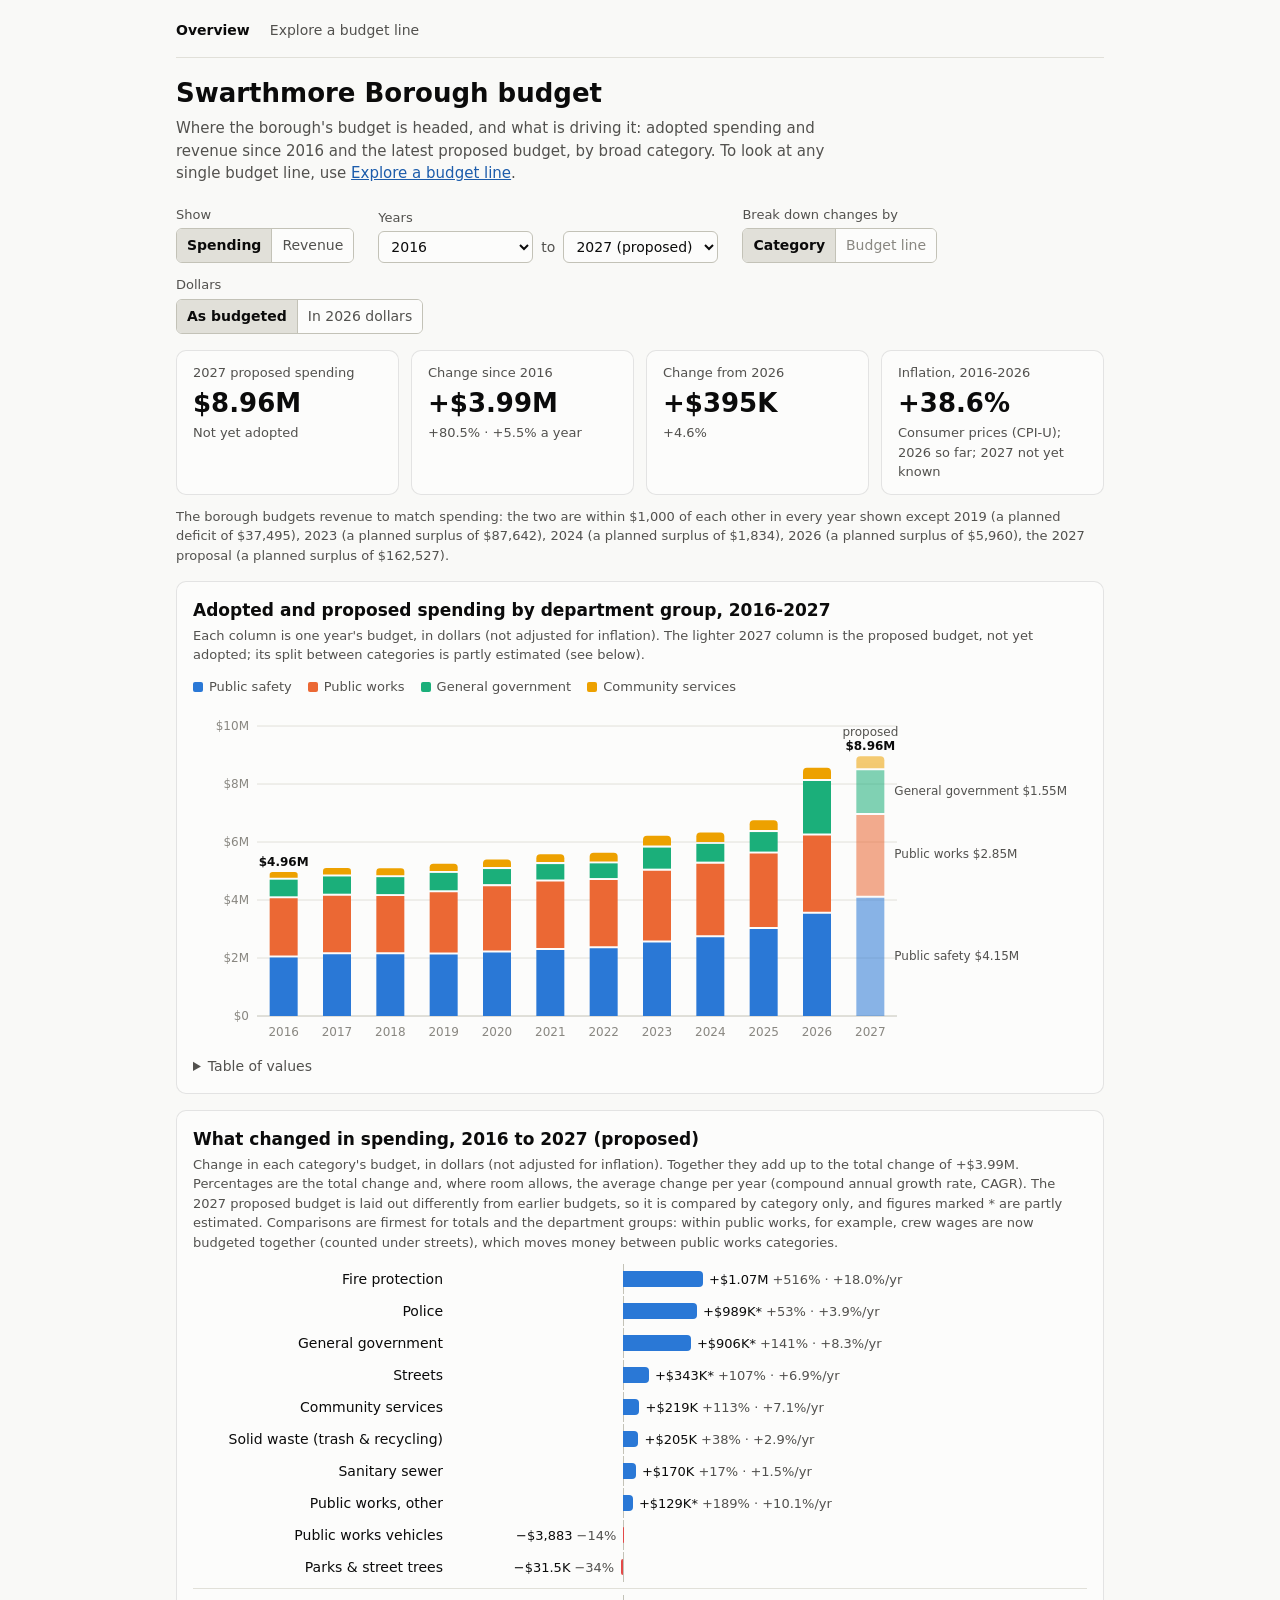
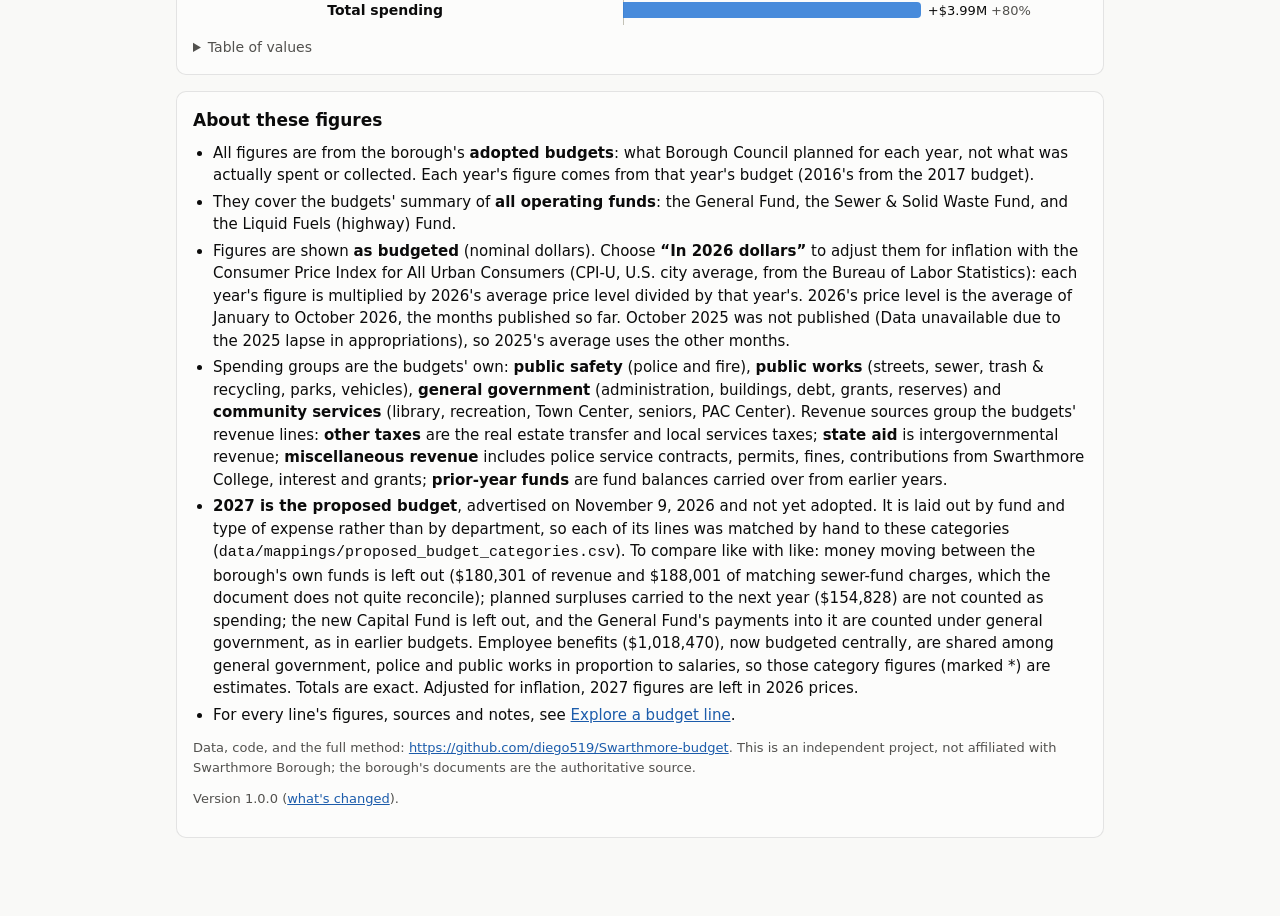
==== commit d0cd22cc: "Release v1.0.0 Add a changelog, set the version to 1.0.0, and print the version (linked to the chang" ====
--- a/docs/index.html
+++ b/docs/index.html
@@ -255,6 +255,7 @@
     </ul>
     <p class="small">Data, code, and the full method: <a href="https://github.com/diego519/Swarthmore-budget">https://github.com/diego519/Swarthmore-budget</a>. This is an independent
       project, not affiliated with Swarthmore Borough; the borough's documents are the authoritative source.</p>
+    <p class="small">Version 1.0.0 (<a href="https://github.com/diego519/Swarthmore-budget/blob/main/CHANGELOG.md">what's changed</a>).</p>
   </section>
 </main>
 
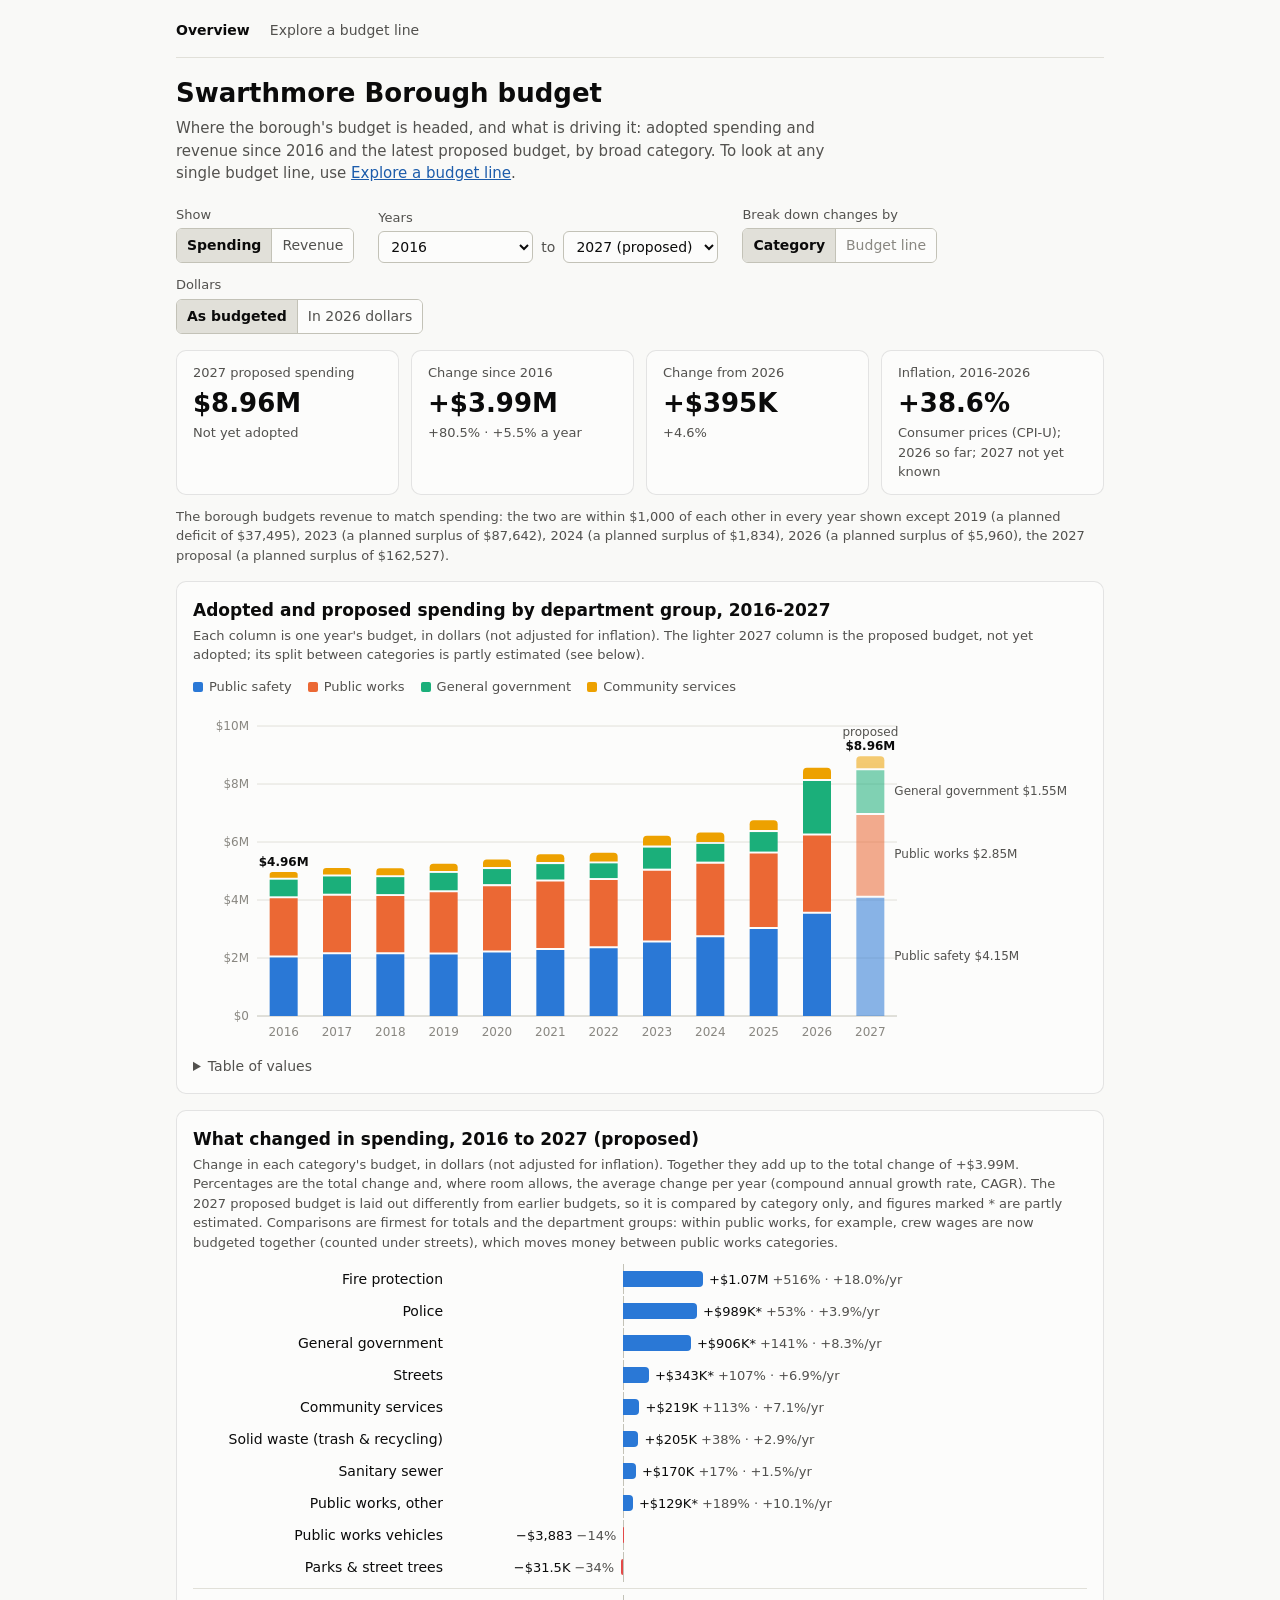
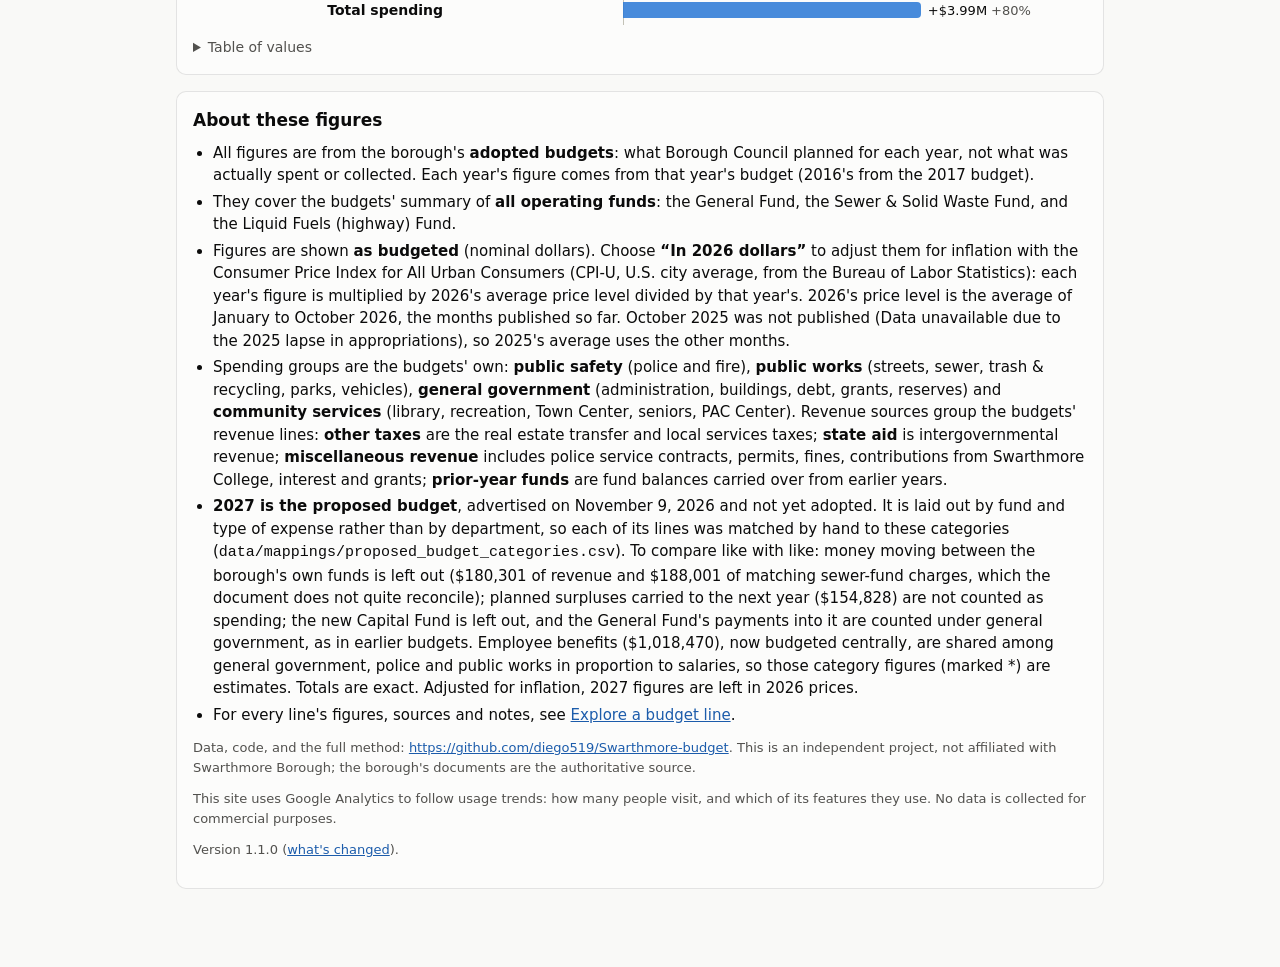
==== commit 43937ffc: "Release v1.1.0 Adds Google Analytics, with a note at the foot of each page that the site uses it to " ====
--- a/docs/index.html
+++ b/docs/index.html
@@ -6,6 +6,18 @@
 <title>Swarthmore Borough budget</title>
 <meta name="description" content="Where Swarthmore Borough's budget is headed: adopted spending and revenue since 2016, and what is driving the change.">
 <!-- Generated by scripts/build_site.py; edit scripts/templates/ and rebuild. -->
+<script>
+if (location.protocol === "https:") {
+  window.dataLayer = window.dataLayer || [];
+  window.gtag = function () { dataLayer.push(arguments); };
+  gtag("js", new Date());
+  gtag("config", "G-597GBN3XND");
+  const tag = document.createElement("script");
+  tag.async = true;
+  tag.src = "https://www.googletagmanager.com/gtag/js?id=G-597GBN3XND";
+  document.head.appendChild(tag);
+}
+</script>
 <style>
 /* Shared by every page of the site; inlined by scripts/build_site.py. */
 :root {
@@ -255,7 +267,8 @@
     </ul>
     <p class="small">Data, code, and the full method: <a href="https://github.com/diego519/Swarthmore-budget">https://github.com/diego519/Swarthmore-budget</a>. This is an independent
       project, not affiliated with Swarthmore Borough; the borough's documents are the authoritative source.</p>
-    <p class="small">Version 1.0.0 (<a href="https://github.com/diego519/Swarthmore-budget/blob/main/CHANGELOG.md">what's changed</a>).</p>
+    <p class="small">This site uses Google Analytics to follow usage trends: how many people visit, and which of its features they use. No data is collected for commercial purposes.</p>
+    <p class="small">Version 1.1.0 (<a href="https://github.com/diego519/Swarthmore-budget/blob/main/CHANGELOG.md">what's changed</a>).</p>
   </section>
 </main>
 
@@ -377,6 +390,23 @@
 function proposedEstimated(id) { return !!PROPOSED && PROPOSED.items_estimated.includes(id); }
 function yearLabel(year) { return isProposed(year) ? `${year} (proposed)` : String(year); }
 
+// ---------------------------------------------------------------- analytics
+// Usage events, sent to Google Analytics where the page includes it (see
+// GA_MEASUREMENT_ID in build_site.py) and otherwise dropped. The README lists
+// each event and its parameters.
+
+function track(name, params) { if (window.gtag) window.gtag("event", name, params); }
+// Once per page load, for things done many times a visit (hovering a chart).
+const TRACKED = new Set();
+function trackOnce(name, params) {
+  const key = name + JSON.stringify(params);
+  if (!TRACKED.has(key)) { TRACKED.add(key); track(name, params); }
+}
+// Opening a "Table of values" (tables shown open to begin with aren't counted).
+document.querySelectorAll("details:not([open])").forEach((d) => {
+  d.addEventListener("toggle", () => { if (d.open) track("open_table", { table: d.querySelector("table").id }); });
+});
+
 // ---------------------------------------------------------------- page bits
 
 function setupSegmented(id, get, set) {
@@ -385,6 +415,7 @@
   box.addEventListener("click", (e) => {
     const b = e.target.closest("button");
     if (!b || b.disabled) return;
+    if (b.dataset.value !== get()) track("change_setting", { setting: id.replace(/-toggle$/, ""), choice: b.dataset.value });
     set(b.dataset.value);
     sync();
   });
@@ -466,6 +497,7 @@
   const hit = el("rect", { x: f.m.l - 16, y: 0, width: f.width - f.m.l - f.m.r + 32, height: f.height, fill: "transparent" }, f.svg);
   let current = f.n - 1;
   function at(i) {
+    trackOnce("chart_tooltip", { chart: fig.id });
     current = Math.max(0, Math.min(f.n - 1, i));
     if (cross) {
       cross.setAttribute("x1", f.x(current));
@@ -800,6 +832,7 @@
     else val.style.left = pos(r.change) + 1 + "%";
     track.append(zero, bar, val);
     const show = () => {
+      trackOnce("chart_tooltip", { chart: "drivers-chart" });
       tip.textContent = "";
       tipText(tip, "tt-title", r.label);
       tipRow(tip, "transparent", money(r.v0), yearLabel(from));
@@ -905,6 +938,7 @@
       document.getElementById("from-select").value = String(state.from);
       document.getElementById("to-select").value = String(state.to);
     }
+    track("change_setting", { setting: "years", choice: `${state.from}-${state.to}` });
     render();
   });
 }
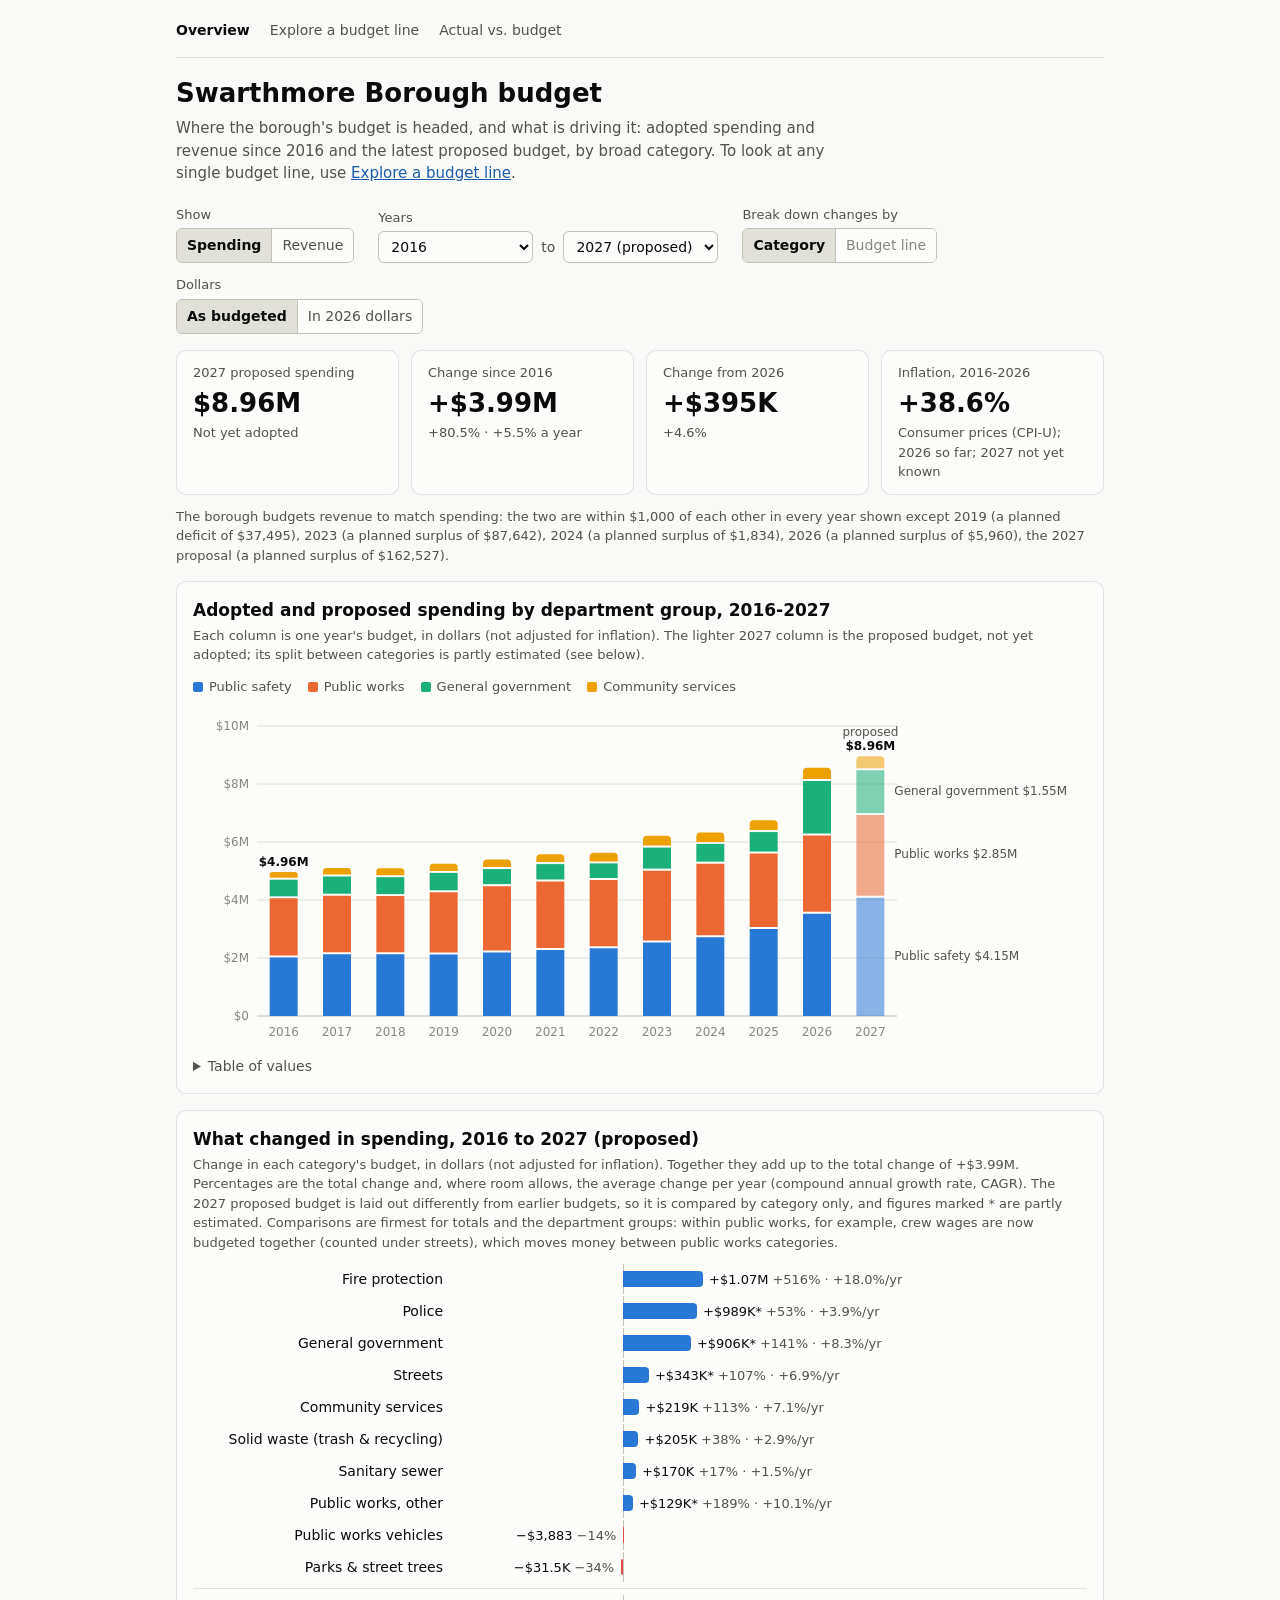
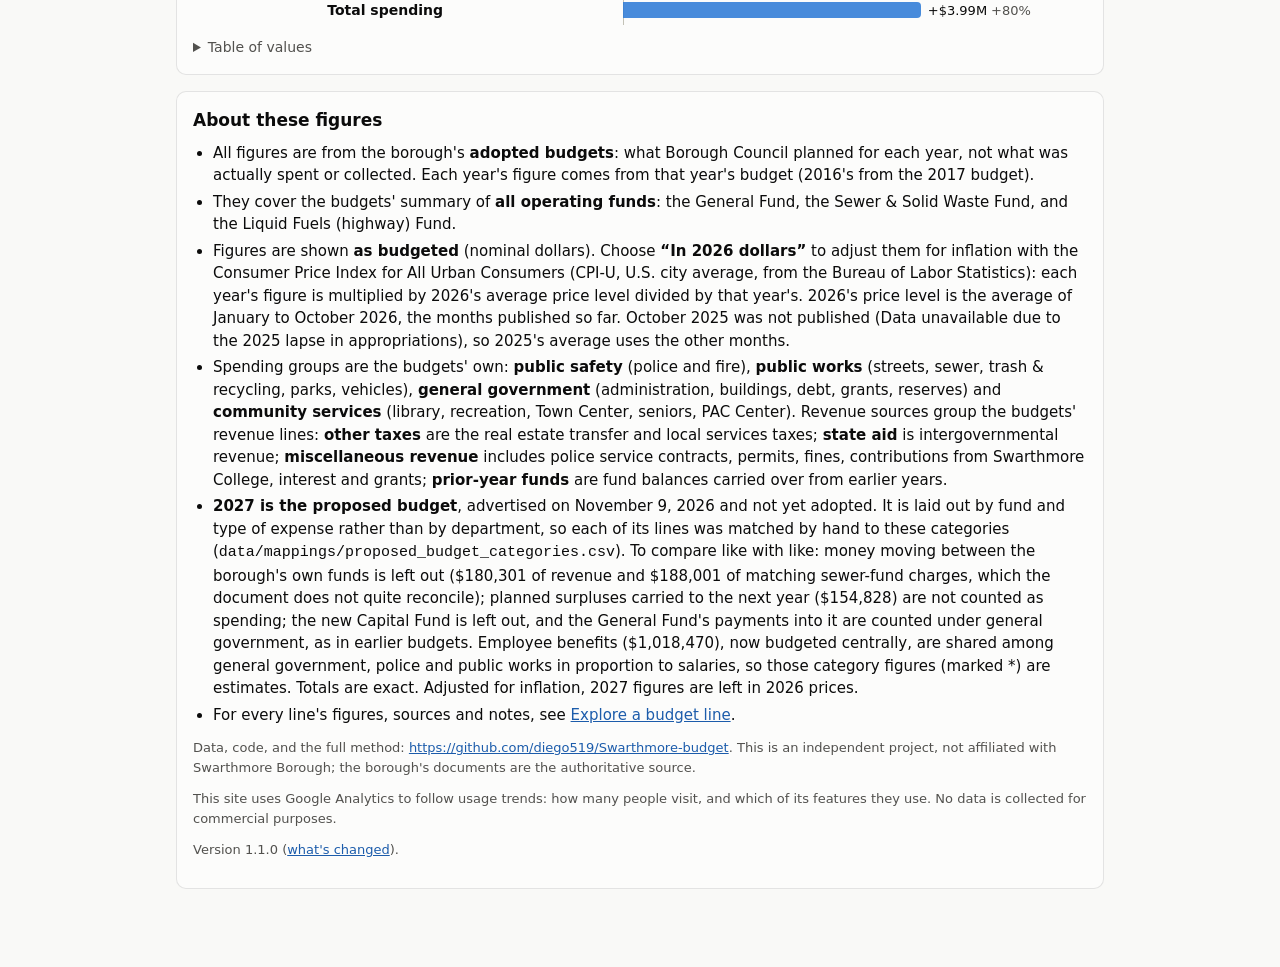
==== commit d093148f: "Add the Actual vs. budget page and monthly actuals in the explorer - New page, docs/actuals.html: ac" ====
--- a/docs/index.html
+++ b/docs/index.html
@@ -37,8 +37,9 @@
   --cat-4: #eda100;
   --cat-5: #e87ba4;
   --cat-6: #008300;
-  --series-1: var(--cat-1);  /* adopted budget; increases */
-  --series-2: var(--cat-2);  /* estimated actual */
+  --series-1: var(--cat-1);  /* budget; increases */
+  --series-2: var(--cat-2);  /* actual, from the monthly reports */
+  --series-3: var(--cat-3);  /* the borough's estimated actual */
   --negative: #e34948;       /* decreases */
   --link: #1c5cab;
   --font: system-ui, -apple-system, "Segoe UI", sans-serif;
@@ -179,6 +180,7 @@
   <nav class="site-nav" aria-label="Pages">
     <a href="index.html" aria-current="page">Overview</a>
     <a href="explorer.html" data-keep-dollars>Explore a budget line</a>
+    <a href="actuals.html" data-keep-dollars>Actual vs. budget</a>
   </nav>
   <header>
     <h1>Swarthmore Borough budget</h1>
@@ -272,7 +274,7 @@
   </section>
 </main>
 
-<script id="budget-data" type="application/json">{"cpi":{"index":{"2016":240.007,"2017":245.12,"2018":251.107,"2019":255.657,"2020":258.811,"2021":270.97,"2022":292.655,"2023":304.702,"2024":313.689,"2025":321.943,"2026":332.769},"latest_month":10,"partial":{"2025":11,"2026":10},"ref_year":2026,"series":"CUUR0000SA0","unpublished":[{"month":10,"note":"Data unavailable due to the 2025 lapse in appropriations","year":2025}]},"default_item":"exp.total","docs":{"1007":{"title":"2020 Adopted Budget","url":"https://www.swarthmorepa.org/DocumentCenter/View/1007"},"1464":{"title":"2021 Adopted Budget","url":"https://www.swarthmorepa.org/DocumentCenter/View/1464"},"1964":{"title":"2022 Adopted Budget","url":"https://www.swarthmorepa.org/DocumentCenter/View/1964"},"2408":{"title":"2023 Adopted Budget","url":"https://www.swarthmorepa.org/DocumentCenter/View/2408"},"2676":{"title":"2024 Adopted Budget","url":"https://www.swarthmorepa.org/DocumentCenter/View/2676"},"3017":{"title":"2025 Adopted Budget","url":"https://www.swarthmorepa.org/DocumentCenter/View/3017"},"3466":{"title":"2026 Adopted Budget - Revenue","url":"https://www.swarthmorepa.org/DocumentCenter/View/3466"},"3467":{"title":"2026 Adopted Budget - Expenses","url":"https://www.swarthmorepa.org/DocumentCenter/View/3467"},"519":{"title":"2017 Adopted Budget","url":"https://www.swarthmorepa.org/DocumentCenter/View/519"},"706":{"title":"2018 Adopted Budget","url":"https://www.swarthmorepa.org/DocumentCenter/View/706"},"909":{"title":"2019 Adopted Budget","url":"https://www.swarthmorepa.org/DocumentCenter/View/909"}},"items":[{"id":"rev.total","label":"Total revenue","note":"","path":"Revenue","type":"total"},{"id":"rev.property_taxes","label":"Property taxes","note":"","path":"Revenue","type":"item"},{"id":"rev.sewer_fees","label":"Sanitary sewer fees","note":"","path":"Revenue","type":"item"},{"id":"rev.trash_fees","label":"Trash fees","note":"Called \"Solid Waste Fees\" in the 2017 budget.","path":"Revenue","type":"item"},{"id":"rev.intergovernmental","label":"Intergovernmental revenue","note":"Public Utility Realty Tax, Motor Vehicle Fuel Tax, Foreign Casualty Insurance Tax.","path":"Revenue","type":"item"},{"id":"rev.other_taxes","label":"Other taxes","note":"Real Estate Transfer Tax and Local Services Tax.","path":"Revenue","type":"item"},{"id":"rev.prior_year_revenue","label":"Prior year revenue","note":"Use of unrestricted fund balance carried over from earlier years.","path":"Revenue","type":"item"},{"id":"rev.prior_year_pension_revenue","label":"Prior year pension revenue","note":"From restricted pension funds.","path":"Revenue","type":"item"},{"id":"rev.misc.subtotal","label":"Miscellaneous revenue (subtotal)","note":"","path":"Revenue \u203a Miscellaneous revenue","type":"subtotal"},{"id":"rev.misc.police_services","label":"Police services (contracts)","note":"Police services provided to Rutledge Borough and Swarthmore College.","path":"Revenue \u203a Miscellaneous revenue","type":"item"},{"id":"rev.misc.parking","label":"Parking meters & permits","note":"","path":"Revenue \u203a Miscellaneous revenue","type":"item"},{"id":"rev.misc.licenses_permits","label":"Licenses & permits","note":"","path":"Revenue \u203a Miscellaneous revenue","type":"item"},{"id":"rev.misc.fines","label":"Fines","note":"","path":"Revenue \u203a Miscellaneous revenue","type":"item"},{"id":"rev.misc.cable_franchise","label":"Cable TV franchise fees","note":"","path":"Revenue \u203a Miscellaneous revenue","type":"item"},{"id":"rev.misc.recycling","label":"Recycling revenue","note":"","path":"Revenue \u203a Miscellaneous revenue","type":"item"},{"id":"rev.misc.contributions_2016","label":"Contributions from other sources (combined)","note":"Only in the 2017 budget, for 2016, before contributions were split into the Borough Authority / College and fire & ambulance lines.","path":"Revenue \u203a Miscellaneous revenue","type":"item"},{"id":"rev.misc.college_authority","label":"Swarthmore College / Borough Authority contribution","note":"Called \"Swarthmore Borough Authority\" through the 2022 budget and \"Swarthmore College\" from 2023 (life safety / Borough Authority contribution). Treated as one line: the 2023 budget reports the 2022 figure under the new name.","path":"Revenue \u203a Miscellaneous revenue","type":"item"},{"id":"rev.misc.fire_ambulance","label":"Fire & ambulance service contribution","note":"Contribution from Swarthmore College.","path":"Revenue \u203a Miscellaneous revenue","type":"item"},{"id":"rev.misc.interest","label":"Interest","note":"","path":"Revenue \u203a Miscellaneous revenue","type":"item"},{"id":"rev.misc.street_trees","label":"Street tree removal & replacement","note":"Homeowners pay 70% of the cost of street tree removal and replacement.","path":"Revenue \u203a Miscellaneous revenue","type":"item"},{"id":"rev.misc.other","label":"Other revenue","note":"\"Other\" through 2022, \"Other/ARPA\" in 2023 (including American Rescue Plan funds), \"Other/Misc\" from 2024.","path":"Revenue \u203a Miscellaneous revenue","type":"item"},{"id":"exp.total","label":"Total expenditures","note":"","path":"Expenditures","type":"total"},{"id":"exp.net","label":"Revenue less expenditures","note":"Surplus (positive) or deficit (negative). Printed as \"Total revenues less total expenditures\".","path":"Expenditures","type":"net"},{"id":"exp.gg.total","label":"General government (total)","note":"","path":"Expenditures \u203a General government","type":"total"},{"id":"exp.gg.personnel","label":"Personnel","note":"Borough Manager, office and bookkeeping staff: pay and benefits (General Fund share).","path":"Expenditures \u203a General government","type":"item"},{"id":"exp.gg.debt_service","label":"Debt service","note":"","path":"Expenditures \u203a General government","type":"item"},{"id":"exp.gg.buildings","label":"Borough buildings & property","note":"","path":"Expenditures \u203a General government","type":"item"},{"id":"exp.gg.pension","label":"Municipal pension obligation","note":"Administrative and public works share of the non-uniformed pension contribution.","path":"Expenditures \u203a General government","type":"item"},{"id":"exp.gg.professional_services","label":"Professional services","note":"Legal and auditing fees.","path":"Expenditures \u203a General government","type":"item"},{"id":"exp.gg.general_admin","label":"General administrative","note":"","path":"Expenditures \u203a General government","type":"item"},{"id":"exp.gg.planning_zoning","label":"Planning, zoning & code enforcement","note":"","path":"Expenditures \u203a General government","type":"item"},{"id":"exp.gg.insurance","label":"Insurance & bonding","note":"","path":"Expenditures \u203a General government","type":"item"},{"id":"exp.gg.tax_collection","label":"Tax collection","note":"","path":"Expenditures \u203a General government","type":"item"},{"id":"exp.gg.contribution_capital","label":"Contribution to capital","note":"","path":"Expenditures \u203a General government","type":"item"},{"id":"exp.gg.contribution_fund_balance","label":"Contribution to fund balance","note":"","path":"Expenditures \u203a General government","type":"item"},{"id":"exp.gg.contribution_reserves","label":"Contribution to reserve funds","note":"First appears in the 2026 budget.","path":"Expenditures \u203a General government","type":"item"},{"id":"exp.gg.grants","label":"Grants, awards & matching funds","note":"\"Grants\" in 2023-2025; \"Grants, Awards and Matching Funds\" in 2026.","path":"Expenditures \u203a General government","type":"item"},{"id":"exp.gg.misc","label":"Miscellaneous","note":"","path":"Expenditures \u203a General government","type":"item"},{"id":"exp.ps.total","label":"Public safety (total)","note":"","path":"Expenditures \u203a Public safety","type":"total"},{"id":"exp.ps.police.subtotal","label":"Police services (subtotal)","note":"","path":"Expenditures \u203a Public safety \u203a Police services","type":"subtotal"},{"id":"exp.ps.police.personnel","label":"Personnel","note":"Chief, sergeants, officers, clerk, meter enforcement, crossing guards: pay and benefits.","path":"Expenditures \u203a Public safety \u203a Police services","type":"item"},{"id":"exp.ps.police.general","label":"General expenditures","note":"","path":"Expenditures \u203a Public safety \u203a Police services","type":"item"},{"id":"exp.ps.police.pension","label":"Municipal pension obligation","note":"Police pension contribution.","path":"Expenditures \u203a Public safety \u203a Police services","type":"item"},{"id":"exp.ps.police.insurance","label":"Insurance","note":"","path":"Expenditures \u203a Public safety \u203a Police services","type":"item"},{"id":"exp.ps.police.vehicles","label":"Vehicle operation & maintenance","note":"","path":"Expenditures \u203a Public safety \u203a Police services","type":"item"},{"id":"exp.ps.fire.subtotal","label":"Fire protection (subtotal)","note":"","path":"Expenditures \u203a Public safety \u203a Fire protection","type":"subtotal"},{"id":"exp.ps.fire.hydrants","label":"Fire hydrant rental","note":"","path":"Expenditures \u203a Public safety \u203a Fire protection","type":"item"},{"id":"exp.ps.fire.fire_company","label":"Swarthmore Fire Company contribution","note":"","path":"Expenditures \u203a Public safety \u203a Fire protection","type":"item"},{"id":"exp.ps.fire.debt_service","label":"Debt service","note":"The 2017 budget's text layer garbles this label (\"dnterbibtustieornvice\"); the page shows \"Debt Service\".","path":"Expenditures \u203a Public safety \u203a Fire protection","type":"item"},{"id":"exp.ps.fire.insurance","label":"Insurance","note":"","path":"Expenditures \u203a Public safety \u203a Fire protection","type":"item"},{"id":"exp.pw.total","label":"Public works (total)","note":"","path":"Expenditures \u203a Public works","type":"total"},{"id":"exp.pw.streets.subtotal","label":"Streets (subtotal)","note":"","path":"Expenditures \u203a Public works \u203a Streets","type":"subtotal"},{"id":"exp.pw.streets.lighting","label":"Street lighting","note":"","path":"Expenditures \u203a Public works \u203a Streets","type":"item"},{"id":"exp.pw.streets.construction","label":"Construction & rebuilding","note":"Annual street paving program.","path":"Expenditures \u203a Public works \u203a Streets","type":"item"},{"id":"exp.pw.streets.repairs","label":"Street repairs & cleaning","note":"","path":"Expenditures \u203a Public works \u203a Streets","type":"item"},{"id":"exp.pw.streets.signals","label":"Traffic signals, signs & markings","note":"","path":"Expenditures \u203a Public works \u203a Streets","type":"item"},{"id":"exp.pw.streets.snow","label":"Snow & ice removal","note":"The 2017 budget's text layer garbles this label (\"asrknionwgsiceremoval\"); the page shows \"Snow & Ice Removal\".","path":"Expenditures \u203a Public works \u203a Streets","type":"item"},{"id":"exp.pw.streets.storm_sewers","label":"Storm sewers & drains","note":"","path":"Expenditures \u203a Public works \u203a Streets","type":"item"},{"id":"exp.pw.streets.town_center","label":"Town center maintenance","note":"","path":"Expenditures \u203a Public works \u203a Streets","type":"item"},{"id":"exp.pw.sewer.subtotal","label":"Sanitary sewer (subtotal)","note":"","path":"Expenditures \u203a Public works \u203a Sanitary sewer","type":"subtotal"},{"id":"exp.pw.sewer.treatment","label":"Wastewater collection & treatment","note":"","path":"Expenditures \u203a Public works \u203a Sanitary sewer","type":"item"},{"id":"exp.pw.sewer.debt_service","label":"Debt service","note":"","path":"Expenditures \u203a Public works \u203a Sanitary sewer","type":"item"},{"id":"exp.pw.sewer.allocated","label":"Allocated expenses","note":"Sewer fund's share of administrative salaries, vehicles, insurance and pension.","path":"Expenditures \u203a Public works \u203a Sanitary sewer","type":"item"},{"id":"exp.pw.solid_waste.subtotal","label":"Solid waste (subtotal)","note":"","path":"Expenditures \u203a Public works \u203a Solid waste","type":"subtotal"},{"id":"exp.pw.solid_waste.trash","label":"Trash collection","note":"","path":"Expenditures \u203a Public works \u203a Solid waste","type":"item"},{"id":"exp.pw.solid_waste.recycling","label":"Recycling collection","note":"","path":"Expenditures \u203a Public works \u203a Solid waste","type":"item"},{"id":"exp.pw.solid_waste.allocated","label":"Allocated expenses","note":"Solid waste's share of administrative salaries, vehicles, insurance and pension.","path":"Expenditures \u203a Public works \u203a Solid waste","type":"item"},{"id":"exp.pw.parks.subtotal","label":"Parks & street trees (subtotal)","note":"","path":"Expenditures \u203a Public works \u203a Parks & street trees","type":"subtotal"},{"id":"exp.pw.parks.maintenance","label":"Parks maintenance","note":"","path":"Expenditures \u203a Public works \u203a Parks & street trees","type":"item"},{"id":"exp.pw.parks.street_trees","label":"Street trees","note":"","path":"Expenditures \u203a Public works \u203a Parks & street trees","type":"item"},{"id":"exp.pw.vehicles.subtotal","label":"Vehicle operation (subtotal)","note":"","path":"Expenditures \u203a Public works \u203a Vehicle operation & maintenance","type":"subtotal"},{"id":"exp.pw.vehicles.general","label":"General expenditures","note":"Fuel, maintenance.","path":"Expenditures \u203a Public works \u203a Vehicle operation & maintenance","type":"item"},{"id":"exp.pw.vehicles.insurance","label":"Insurance","note":"","path":"Expenditures \u203a Public works \u203a Vehicle operation & maintenance","type":"item"},{"id":"exp.pw.misc.subtotal","label":"Public works miscellaneous (subtotal)","note":"","path":"Expenditures \u203a Public works \u203a Miscellaneous","type":"subtotal"},{"id":"exp.pw.misc.administration","label":"Administration","note":"Compensated time off, administrative duties, uniforms.","path":"Expenditures \u203a Public works \u203a Miscellaneous","type":"item"},{"id":"exp.pw.misc.insurance","label":"Insurance","note":"","path":"Expenditures \u203a Public works \u203a Miscellaneous","type":"item"},{"id":"exp.pw.misc.tools","label":"Tools","note":"","path":"Expenditures \u203a Public works \u203a Miscellaneous","type":"item"},{"id":"exp.cs.total","label":"Community services (total)","note":"","path":"Expenditures \u203a Community services","type":"total"},{"id":"exp.cs.library","label":"Swarthmore Public Library","note":"","path":"Expenditures \u203a Community services","type":"item"},{"id":"exp.cs.recreation","label":"Swarthmore Recreation Association","note":"","path":"Expenditures \u203a Community services","type":"item"},{"id":"exp.cs.town_center_inc","label":"Town Center Inc.","note":"","path":"Expenditures \u203a Community services","type":"item"},{"id":"exp.cs.seniors","label":"Senior citizens association","note":"\"Senior Services Grants\" in the 2017 and 2018 budgets.","path":"Expenditures \u203a Community services","type":"item"},{"id":"exp.cs.community_center","label":"Swarthmore Community Center","note":"In the 2017-2019 budgets.","path":"Expenditures \u203a Community services","type":"item"},{"id":"exp.cs.pac_center","label":"PAC Center","note":"Park Avenue Community Center; from the 2023 budget.","path":"Expenditures \u203a Community services","type":"item"},{"id":"exp.cs.hra","label":"HRA","note":"First appears in the 2026 budget.","path":"Expenditures \u203a Community services","type":"item"}],"overview":{"net":"exp.net","revenue":{"broad":[{"items":["rev.property_taxes"],"key":"property_taxes","label":"Property taxes","link":"rev.property_taxes"},{"items":[],"key":"eit","label":"Earned income tax","link":null},{"items":["rev.sewer_fees"],"key":"sewer_fees","label":"Sewer fees","link":"rev.sewer_fees"},{"items":["rev.trash_fees"],"key":"trash_fees","label":"Trash fees","link":"rev.trash_fees"},{"items":["rev.other_taxes"],"key":"other_taxes","label":"Other taxes","link":"rev.other_taxes"},{"items":["rev.intergovernmental"],"key":"intergovernmental","label":"Intergovernmental (state aid)","link":"rev.intergovernmental"},{"items":["rev.misc.subtotal"],"key":"misc_revenue","label":"Miscellaneous revenue","link":"rev.misc.subtotal"},{"items":["rev.prior_year_revenue","rev.prior_year_pension_revenue"],"key":"prior_year_funds","label":"Prior-year funds","link":null}],"groups":[{"items":["rev.property_taxes"],"keys":["property_taxes"],"label":"Property taxes","link":"rev.property_taxes"},{"items":["rev.sewer_fees","rev.trash_fees"],"keys":["sewer_fees","trash_fees"],"label":"Sewer & trash fees","link":null},{"items":["rev.other_taxes","rev.intergovernmental"],"keys":["other_taxes","intergovernmental"],"label":"Other taxes & state aid","link":null},{"items":["rev.misc.subtotal"],"keys":["misc_revenue"],"label":"Miscellaneous revenue","link":"rev.misc.subtotal"},{"items":["rev.prior_year_revenue","rev.prior_year_pension_revenue"],"keys":["prior_year_funds"],"label":"Prior-year funds","link":null},{"items":[],"keys":["eit"],"label":"Earned income tax","link":null}],"total":"rev.total"},"spending":{"broad":[{"items":["exp.ps.police.subtotal"],"key":"police","label":"Police","link":"exp.ps.police.subtotal"},{"items":["exp.ps.fire.subtotal"],"key":"fire","label":"Fire protection","link":"exp.ps.fire.subtotal"},{"items":["exp.gg.total"],"key":"gg","label":"General government","link":"exp.gg.total"},{"items":["exp.pw.streets.subtotal"],"key":"streets","label":"Streets","link":"exp.pw.streets.subtotal"},{"items":["exp.pw.sewer.subtotal"],"key":"sewer","label":"Sanitary sewer","link":"exp.pw.sewer.subtotal"},{"items":["exp.pw.solid_waste.subtotal"],"key":"solid_waste","label":"Solid waste (trash & recycling)","link":"exp.pw.solid_waste.subtotal"},{"items":["exp.pw.parks.subtotal"],"key":"parks","label":"Parks & street trees","link":"exp.pw.parks.subtotal"},{"items":["exp.pw.vehicles.subtotal"],"key":"pw_vehicles","label":"Public works vehicles","link":"exp.pw.vehicles.subtotal"},{"items":["exp.pw.misc.subtotal"],"key":"pw_other","label":"Public works, other","link":"exp.pw.misc.subtotal"},{"items":["exp.cs.total"],"key":"community","label":"Community services","link":"exp.cs.total"}],"groups":[{"items":["exp.ps.total"],"keys":["police","fire"],"label":"Public safety","link":"exp.ps.total"},{"items":["exp.pw.total"],"keys":["streets","sewer","solid_waste","parks","pw_vehicles","pw_other"],"label":"Public works","link":"exp.pw.total"},{"items":["exp.gg.total"],"keys":["gg"],"label":"General government","link":"exp.gg.total"},{"items":["exp.cs.total"],"keys":["community"],"label":"Community services","link":"exp.cs.total"}],"total":"exp.total"}},"proposed":{"advertised":"2026-11-09","benefits":1018470,"categories":{"community":412988,"eit":1904500,"fire":1276426,"gg":1547988,"intergovernmental":383523,"misc_revenue":1676271,"other_taxes":315000,"parks":59900,"police":2870150,"prior_year_funds":120500,"property_taxes":2616992,"pw_other":197834,"pw_vehicles":23500,"sewer":1156080,"sewer_fees":1327400,"solid_waste":749657,"streets":663563,"trash_fees":776427},"doc_id":"3821","estimated":["gg","police","pw_other","streets"],"excluded":{"expense_capital_fund":342420,"expense_interfund":188001,"expense_surplus":154828,"revenue_capital_fund":342420,"revenue_interfund":180301,"revenue_surplus":0},"items":{"exp.cs.total":412988,"exp.gg.total":1547988,"exp.net":162527,"exp.ps.fire.subtotal":1276426,"exp.ps.police.subtotal":2870150,"exp.ps.total":4146576,"exp.pw.misc.subtotal":197834,"exp.pw.parks.subtotal":59900,"exp.pw.sewer.subtotal":1156080,"exp.pw.solid_waste.subtotal":749657,"exp.pw.streets.subtotal":663563,"exp.pw.total":2850534,"exp.pw.vehicles.subtotal":23500,"exp.total":8958086,"rev.intergovernmental":383523,"rev.misc.subtotal":1676271,"rev.other_taxes":315000,"rev.property_taxes":2616992,"rev.sewer_fees":1327400,"rev.total":9120613,"rev.trash_fees":776427},"items_estimated":["exp.gg.total","exp.ps.police.subtotal","exp.ps.total","exp.pw.misc.subtotal","exp.pw.streets.subtotal","exp.pw.total"],"revenue":9120613,"spending":8958086,"title":"2027 Advertised (Proposed) Budget","url":"https://www.swarthmorepa.org/DocumentCenter/View/3821","year":2027},"values":{"exp.cs.community_center":{"2016":{"a":3000,"ad":"519","ap":2,"e":3000,"ed":"519","ep":2,"r":3000,"rd":"519","rp":2},"2017":{"a":3000,"ad":"519","ap":2,"e":3000,"ed":"706","ep":4,"r":3000,"rd":"706","rp":4},"2018":{"a":3000,"ad":"706","ap":4,"e":3000,"ed":"909","ep":4,"r":3000,"rd":"909","rp":4},"2019":{"a":0,"ad":"909","ap":4}},"exp.cs.hra":{"2026":{"a":500,"ad":"3467","ap":3}},"exp.cs.library":{"2016":{"a":146000,"ad":"519","ap":2,"e":130000,"ed":"519","ep":2,"r":146000,"rd":"519","rp":2},"2017":{"a":159140,"ad":"519","ap":2,"e":159140,"ed":"706","ep":4,"r":159140,"rd":"706","rp":4},"2018":{"a":164140,"ad":"706","ap":4,"e":164140,"ed":"909","ep":4,"r":164140,"rd":"909","rp":4},"2019":{"a":177790,"ad":"909","ap":4,"e":177790,"ed":"1007","ep":4,"r":177790,"rd":"1007","rp":4},"2020":{"a":187300,"ad":"1007","ap":4,"e":187300,"ed":"1464","ep":4,"r":187300,"rd":"1464","rp":4},"2021":{"a":194700,"ad":"1464","ap":4,"e":194700,"ed":"1964","ep":4,"r":194700,"rd":"1964","rp":4},"2022":{"a":200700,"ad":"1964","ap":4,"e":200700,"ed":"2408","ep":8,"r":200700,"rd":"2408","rp":8},"2023":{"a":206721,"ad":"2408","ap":8,"e":206721,"ed":"2676","ep":9,"r":206721,"rd":"2676","rp":9},"2024":{"a":223258,"ad":"2676","ap":9,"e":223258,"ed":"3017","ep":8,"r":223258,"rd":"3017","rp":8},"2025":{"a":236653,"ac":1,"ad":"3017","ap":8,"r":236653,"rd":"3467","rp":3},"2026":{"a":276884,"ad":"3467","ap":3}},"exp.cs.pac_center":{"2023":{"a":20000,"ad":"2408","ap":8,"e":20000,"ed":"2676","ep":9,"r":20000,"rc":1,"rd":"2676","rp":9},"2024":{"a":20000,"ad":"2676","ap":9,"e":20000,"ed":"3017","ep":8,"r":20000,"rc":1,"rd":"3017","rp":8},"2025":{"a":20000,"ad":"3017","ap":8,"r":20000,"rd":"3467","rp":3},"2026":{"a":25000,"ad":"3467","ap":3}},"exp.cs.recreation":{"2016":{"a":25000,"ad":"519","ap":2,"e":18000,"ed":"519","ep":2,"r":25000,"rd":"519","rp":2},"2017":{"a":25000,"ad":"519","ap":2,"e":25000,"ed":"706","ep":4,"r":25000,"rd":"706","rp":4},"2018":{"a":25000,"ad":"706","ap":4,"e":25000,"ed":"909","ep":4,"r":25000,"rd":"909","rp":4},"2019":{"a":25000,"ad":"909","ap":4,"e":25000,"ed":"1007","ep":4,"r":25000,"rd":"1007","rp":4},"2020":{"a":25000,"ad":"1007","ap":4,"e":25000,"ed":"1464","ep":4,"r":25000,"rd":"1464","rp":4},"2021":{"a":25000,"ad":"1464","ap":4,"e":25000,"ed":"1964","ep":4,"r":25000,"rd":"1964","rp":4},"2022":{"a":30000,"ad":"1964","ap":4,"e":30000,"ed":"2408","ep":8,"r":30000,"rd":"2408","rp":8},"2023":{"a":30000,"ad":"2408","ap":8,"e":30000,"ed":"2676","ep":9,"r":30000,"rd":"2676","rp":9},"2024":{"a":10000,"ad":"2676","ap":9,"e":10000,"ed":"3017","ep":8,"r":10000,"rc":1,"rd":"3017","rp":8},"2025":{"a":10000,"ad":"3017","ap":8,"r":10000,"rd":"3467","rp":3},"2026":{"a":15000,"ad":"3467","ap":3}},"exp.cs.seniors":{"2017":{"a":10000,"ad":"519","ap":2,"e":10000,"ed":"706","ep":4,"r":10000,"rd":"706","rp":4},"2018":{"a":19500,"ad":"706","ap":4,"e":19500,"ed":"909","ep":4,"r":19500,"rd":"909","rp":4},"2019":{"a":25000,"ad":"909","ap":4,"e":25000,"ed":"1007","ep":4,"r":25000,"rd":"1007","rp":4},"2020":{"a":25000,"ad":"1007","ap":4,"e":25000,"ed":"1464","ep":4,"r":25000,"rd":"1464","rp":4},"2021":{"a":25000,"ad":"1464","ap":4,"e":25000,"ed":"1964","ep":4,"r":25000,"rd":"1964","rp":4},"2022":{"a":25000,"ad":"1964","ap":4,"e":25000,"ed":"2408","ep":8,"r":25000,"rd":"2408","rp":8},"2023":{"a":25000,"ad":"2408","ap":8,"e":25000,"ed":"2676","ep":9,"r":25000,"rd":"2676","rp":9},"2024":{"a":25000,"ad":"2676","ap":9,"e":25000,"ed":"3017","ep":8,"r":25000,"rd":"3017","rp":8},"2025":{"a":25000,"ad":"3017","ap":8,"r":25000,"rd":"3467","rp":3},"2026":{"a":27500,"ad":"3467","ap":3}},"exp.cs.total":{"2016":{"a":194000,"ad":"519","ap":2,"e":171000,"ed":"519","ep":2,"r":194000,"rd":"519","rp":2},"2017":{"a":219140,"ad":"519","ap":2,"e":219140,"ed":"706","ep":4,"r":219140,"rd":"706","rp":4},"2018":{"a":234640,"ad":"706","ap":4,"e":234640,"ed":"909","ep":4,"r":234640,"rd":"909","rp":4},"2019":{"a":250790,"ad":"909","ap":4,"e":250790,"ed":"1007","ep":4,"r":250790,"rd":"1007","rp":4},"2020":{"a":263300,"ad":"1007","ap":4,"e":263300,"ed":"1464","ep":4,"r":263300,"rd":"1464","rp":4},"2021":{"a":270700,"ad":"1464","ap":4,"e":270700,"ed":"1964","ep":4,"r":270700,"rd":"1964","rp":4},"2022":{"a":297040,"ad":"1964","ap":4,"e":297000,"ed":"2408","ep":8,"r":297040,"rd":"2408","rp":8},"2023":{"a":337516,"ad":"2408","ap":8,"e":337516,"ed":"2676","ep":9,"r":337516,"rd":"2676","rp":9},"2024":{"a":324608,"ad":"2676","ap":9,"e":324608,"ed":"3017","ep":8,"r":324608,"rd":"3017","rp":8},"2025":{"a":339755,"ad":"3017","ap":8,"r":339755,"rd":"3467","rp":3},"2026":{"a":389244,"ad":"3467","ap":3}},"exp.cs.town_center_inc":{"2016":{"a":20000,"ad":"519","ap":2,"e":20000,"ed":"519","ep":2,"r":20000,"rd":"519","rp":2},"2017":{"a":22000,"ad":"519","ap":2,"e":22000,"ed":"706","ep":4,"r":22000,"rd":"706","rp":4},"2018":{"a":23000,"ad":"706","ap":4,"e":23000,"ed":"909","ep":4,"r":23000,"rd":"909","rp":4},"2019":{"a":23000,"ad":"909","ap":4,"e":23000,"ed":"1007","ep":4,"r":23000,"rd":"1007","rp":4},"2020":{"a":26000,"ad":"1007","ap":4,"e":26000,"ed":"1464","ep":4,"r":26000,"rd":"1464","rp":4},"2021":{"a":26000,"ad":"1464","ap":4,"e":26000,"ed":"1964","ep":4,"r":26000,"rd":"1964","rp":4},"2022":{"a":41340,"ad":"1964","ap":4,"e":41300,"ed":"2408","ep":8,"r":41340,"rd":"2408","rp":8},"2023":{"a":55795,"ad":"2408","ap":8,"e":55795,"ed":"2676","ep":9,"r":55795,"rc":1,"rd":"2676","rp":9},"2024":{"a":46350,"ad":"2676","ap":9,"e":46350,"ed":"3017","ep":8,"r":46350,"rd":"3017","rp":8},"2025":{"a":48102,"ad":"3017","ap":8,"r":48102,"rd":"3467","rp":3},"2026":{"a":44360,"ad":"3467","ap":3}},"exp.gg.buildings":{"2016":{"a":103146,"ad":"519","ap":2,"e":115000,"ed":"519","ep":2,"r":103146,"rd":"519","rp":2},"2017":{"a":125022,"ad":"519","ap":2,"e":125022,"ed":"706","ep":2,"r":125022,"rd":"706","rp":2},"2018":{"a":123779,"ad":"706","ap":2,"e":123500,"ed":"909","ep":2,"r":123779,"rd":"909","rp":2},"2019":{"a":123882,"ad":"909","ap":2,"e":124000,"ed":"1007","ep":2,"r":123882,"rd":"1007","rp":2},"2020":{"a":124473,"ad":"1007","ap":2,"e":120000,"ed":"1464","ep":2,"r":124473,"rd":"1464","rp":2},"2021":{"a":125802,"ad":"1464","ap":2,"e":110000,"ed":"1964","ep":2,"r":125802,"rd":"1964","rp":2},"2022":{"a":120729,"ad":"1964","ap":2,"e":115000,"ed":"2408","ep":6,"r":120729,"rd":"2408","rp":6},"2023":{"a":127384,"ad":"2408","ap":6,"e":148690,"ed":"2676","ep":7,"r":127384,"rd":"2676","rp":7},"2024":{"a":129800,"ad":"2676","ap":7,"e":127521,"ed":"3017","ep":6,"r":129800,"rd":"3017","rp":6},"2025":{"a":120936,"ad":"3017","ap":6,"r":120936,"rd":"3467","rp":1},"2026":{"a":134833,"ad":"3467","ap":1}},"exp.gg.contribution_capital":{"2016":{"a":50000,"ad":"519","ap":2,"e":100000,"ed":"519","ep":2,"r":50000,"rd":"519","rp":2},"2017":{"a":50000,"ad":"519","ap":2,"e":50000,"ed":"706","ep":2,"r":50000,"rd":"706","rp":2},"2018":{"a":50000,"ad":"706","ap":2,"e":50000,"ed":"909","ep":2,"r":50000,"rd":"909","rp":2},"2019":{"a":50000,"ad":"909","ap":2,"e":50000,"ed":"1007","ep":2,"r":50000,"rd":"1007","rp":2},"2020":{"a":0,"ad":"1007","ap":2,"r":0,"rd":"1464","rp":2},"2021":{"a":0,"ad":"1464","ap":2},"2022":{"a":0,"ad":"1964","ap":2},"2023":{"a":100000,"ad":"2408","ap":6,"e":100000,"ed":"2676","ep":7,"r":100000,"rd":"2676","rp":7},"2024":{"a":14000,"ad":"2676","ap":7,"e":18500,"ed":"3017","ep":6,"r":14000,"rd":"3017","rp":6},"2025":{"a":14000,"ad":"3017","ap":6}},"exp.gg.contribution_fund_balance":{"2016":{"a":0,"ad":"519","ap":2,"e":0,"ed":"519","ep":2,"r":0,"rd":"519","rp":2},"2017":{"a":0,"ad":"519","ap":2,"e":0,"ed":"706","ep":2,"r":0,"rd":"706","rp":2},"2018":{"a":0,"ad":"706","ap":2,"e":0,"ed":"909","ep":2,"r":0,"rd":"909","rp":2},"2019":{"a":0,"ad":"909","ap":2,"e":0,"ed":"1007","ep":2,"r":0,"rd":"1007","rp":2},"2020":{"a":0,"ad":"1007","ap":2,"r":0,"rd":"1464","rp":2},"2021":{"a":0,"ad":"1464","ap":2,"r":0,"rd":"1964","rp":2},"2022":{"a":0,"ad":"1964","ap":2}},"exp.gg.contribution_reserves":{"2025":{"r":14000,"rd":"3467","rp":1},"2026":{"a":218913,"ad":"3467","ap":1}},"exp.gg.debt_service":{"2016":{"a":126710,"ad":"519","ap":2,"e":212000,"ed":"519","ep":2,"r":126710,"rd":"519","rp":2},"2017":{"a":120066,"ad":"519","ap":2,"e":120066,"ed":"706","ep":2,"r":120066,"rd":"706","rp":2},"2018":{"a":122744,"ad":"706","ap":2,"e":120000,"ed":"909","ep":2,"r":122744,"rd":"909","rp":2},"2019":{"a":122063,"ad":"909","ap":2,"e":120000,"ed":"1007","ep":2,"r":122063,"rd":"1007","rp":2},"2020":{"a":78397,"ad":"1007","ap":2,"e":75000,"ed":"1464","ep":2,"r":78397,"rd":"1464","rp":2},"2021":{"a":78292,"ad":"1464","ap":2,"e":95000,"ed":"1964","ep":2,"r":78292,"rd":"1964","rp":2},"2022":{"a":59574,"ad":"1964","ap":2,"e":59574,"ed":"2408","ep":6,"r":59574,"rd":"2408","rp":6},"2023":{"a":60950,"ad":"2408","ap":6,"e":64052,"ed":"2676","ep":7,"r":60950,"rd":"2676","rp":7},"2024":{"a":91761,"ad":"2676","ap":7,"e":91761,"ed":"3017","ep":6,"r":91761,"rd":"3017","rp":6},"2025":{"a":123993,"ad":"3017","ap":6,"r":123993,"rd":"3467","rp":1},"2026":{"a":117349,"ad":"3467","ap":1}},"exp.gg.general_admin":{"2016":{"a":32850,"ad":"519","ap":2,"e":32850,"ed":"519","ep":2,"r":32850,"rd":"519","rp":2},"2017":{"a":32850,"ad":"519","ap":2,"e":32850,"ed":"706","ep":2,"r":32850,"rd":"706","rp":2},"2018":{"a":34190,"ad":"706","ap":2,"e":33500,"ed":"909","ep":2,"r":34190,"rd":"909","rp":2},"2019":{"a":35030,"ad":"909","ap":2,"e":35000,"ed":"1007","ep":2,"r":35030,"rd":"1007","rp":2},"2020":{"a":35030,"ad":"1007","ap":2,"e":36500,"ed":"1464","ep":2,"r":35030,"rd":"1464","rp":2},"2021":{"a":34110,"ad":"1464","ap":2,"e":34000,"ed":"1964","ep":2,"r":34110,"rd":"1964","rp":2},"2022":{"a":34610,"ad":"1964","ap":2,"e":47393,"ed":"2408","ep":6,"r":34610,"rd":"2408","rp":6},"2023":{"a":57720,"ad":"2408","ap":6,"e":59590,"ed":"2676","ep":7,"r":57720,"rd":"2676","rp":7},"2024":{"a":58226,"ad":"2676","ap":7,"e":46630,"ed":"3017","ep":6,"r":58226,"rd":"3017","rp":6},"2025":{"a":62138,"ad":"3017","ap":6,"r":62138,"rd":"3467","rp":1},"2026":{"a":77438,"ad":"3467","ap":1}},"exp.gg.grants":{"2022":{"e":0,"ed":"2408","ep":6},"2023":{"a":75000,"ad":"2408","ap":6,"r":75000,"rd":"2676","rp":7},"2024":{"a":0,"ad":"2676","ap":7,"e":0,"ed":"3017","ep":6,"r":0,"rd":"3017","rp":6},"2025":{"a":0,"ac":1,"ad":"3017","ap":6,"r":0,"rd":"3467","rp":1},"2026":{"a":837340,"ad":"3467","ap":1}},"exp.gg.insurance":{"2016":{"a":2125,"ad":"519","ap":2,"e":2125,"ed":"519","ep":2,"r":2125,"rd":"519","rp":2},"2017":{"a":2125,"ad":"519","ap":2,"e":2125,"ed":"706","ep":2,"r":2125,"rd":"706","rp":2},"2018":{"a":2125,"ad":"706","ap":2,"e":2125,"ed":"909","ep":2,"r":2125,"rd":"909","rp":2},"2019":{"a":2125,"ad":"909","ap":2,"e":2125,"ed":"1007","ep":2,"r":2125,"rd":"1007","rp":2},"2020":{"a":2125,"ad":"1007","ap":2,"e":1600,"ed":"1464","ep":2,"r":2125,"rd":"1464","rp":2},"2021":{"a":2125,"ad":"1464","ap":2,"e":1500,"ed":"1964","ep":2,"r":2125,"rd":"1964","rp":2},"2022":{"a":3350,"ad":"1964","ap":2,"e":3000,"ed":"2408","ep":6,"r":3350,"rd":"2408","rp":6},"2023":{"a":5544,"ad":"2408","ap":6,"e":5544,"ed":"2676","ep":7,"r":5544,"rd":"2676","rp":7},"2024":{"a":7180,"ad":"2676","ap":7,"e":7180,"ed":"3017","ep":6,"r":7180,"rd":"3017","rp":6},"2025":{"a":7647,"ad":"3017","ap":6,"r":7647,"rd":"3467","rp":1},"2026":{"a":7647,"ad":"3467","ap":1}},"exp.gg.misc":{"2016":{"a":2500,"ad":"519","ap":2,"e":2500,"ed":"519","ep":2,"r":2500,"rd":"519","rp":2},"2017":{"a":2500,"ad":"519","ap":2,"e":2500,"ed":"706","ep":2,"r":2500,"rd":"706","rp":2},"2018":{"a":2500,"ad":"706","ap":2,"e":2500,"ed":"909","ep":2,"r":2500,"rd":"909","rp":2},"2019":{"a":2500,"ad":"909","ap":2,"e":2500,"ed":"1007","ep":2,"r":2500,"rd":"1007","rp":2},"2020":{"a":2500,"ad":"1007","ap":2,"e":4000,"ed":"1464","ep":2,"r":2500,"rd":"1464","rp":2},"2021":{"a":2500,"ad":"1464","ap":2,"e":4000,"ed":"1964","ep":2,"r":2500,"rd":"1964","rp":2},"2022":{"a":2500,"ad":"1964","ap":2,"e":11000,"ed":"2408","ep":6,"r":2500,"rd":"2408","rp":6},"2023":{"a":13412,"ad":"2408","ap":6,"e":20941,"ed":"2676","ep":7,"r":13412,"rd":"2676","rp":7},"2024":{"a":14000,"ad":"2676","ap":7,"e":185000,"ed":"3017","ep":6,"r":14000,"rd":"3017","rp":6},"2025":{"a":14000,"ad":"3017","ap":6,"r":14000,"rd":"3467","rp":1},"2026":{"a":14000,"ad":"3467","ap":1}},"exp.gg.pension":{"2016":{"a":48151,"ad":"519","ap":2,"e":48151,"ed":"519","ep":2,"r":48151,"rd":"519","rp":2},"2017":{"a":46789,"ad":"519","ap":2,"e":46789,"ed":"706","ep":2,"r":46789,"rd":"706","rp":2},"2018":{"a":24802,"ad":"706","ap":2,"e":24802,"ed":"909","ep":2,"r":24802,"rd":"909","rp":2},"2019":{"a":25273,"ad":"909","ap":2,"e":25273,"ed":"1007","ep":2,"r":25273,"rd":"1007","rp":2},"2020":{"a":23198,"ad":"1007","ap":2,"e":23198,"ed":"1464","ep":2,"r":23198,"rd":"1464","rp":2},"2021":{"a":31049,"ad":"1464","ap":2,"e":31049,"ed":"1964","ep":2,"r":31049,"rd":"1964","rp":2},"2022":{"a":17353,"ad":"1964","ap":2,"e":22022,"ed":"2408","ep":6,"r":17353,"rd":"2408","rp":6},"2023":{"a":13804,"ad":"2408","ap":6,"e":13804,"ed":"2676","ep":7,"r":13804,"rd":"2676","rp":7},"2024":{"a":15005,"ad":"2676","ap":7,"e":15005,"ed":"3017","ep":6,"r":15005,"rd":"3017","rp":6},"2025":{"a":30569,"ad":"3017","ap":6,"r":30569,"rd":"3467","rp":1},"2026":{"a":28558,"ad":"3467","ap":1}},"exp.gg.personnel":{"2016":{"a":186176,"ad":"519","ap":2,"e":186176,"ed":"519","ep":2,"r":186176,"rd":"519","rp":2},"2017":{"a":192411,"ad":"519","ap":2,"e":192411,"ed":"706","ep":2,"r":192411,"rd":"706","rp":2},"2018":{"a":187544,"ad":"706","ap":2,"e":187500,"ed":"909","ep":2,"r":187544,"rd":"909","rp":2},"2019":{"a":192154,"ad":"909","ap":2,"e":192500,"ed":"1007","ep":2,"r":192154,"rd":"1007","rp":2},"2020":{"a":206013,"ad":"1007","ap":2,"e":206000,"ed":"1464","ep":2,"r":206013,"rd":"1464","rp":2},"2021":{"a":208725,"ad":"1464","ap":2,"e":212225,"ed":"1964","ep":2,"r":208725,"rd":"1964","rp":2},"2022":{"a":218395,"ad":"1964","ap":2,"e":218395,"ed":"2408","ep":6,"r":218395,"rd":"2408","rp":6},"2023":{"a":218059,"ad":"2408","ap":6,"e":218059,"ed":"2676","ep":7,"r":218059,"rd":"2676","rp":7},"2024":{"a":233151,"ad":"2676","ap":7,"e":233951,"ed":"3017","ep":6,"r":233151,"rd":"3017","rp":6},"2025":{"a":251831,"ad":"3017","ap":6,"r":251831,"rd":"3467","rp":1},"2026":{"a":321028,"ad":"3467","ap":1}},"exp.gg.planning_zoning":{"2016":{"a":44710,"ad":"519","ap":2,"e":44710,"ed":"519","ep":2,"r":44710,"rd":"519","rp":2},"2017":{"a":46183,"ad":"519","ap":2,"e":46183,"ed":"706","ep":2,"r":46183,"rd":"706","rp":2},"2018":{"a":54251,"ad":"706","ap":2,"e":54250,"ed":"909","ep":2,"r":54251,"rd":"909","rp":2},"2019":{"a":56911,"ad":"909","ap":2,"e":57000,"ed":"1007","ep":2,"r":56911,"rd":"1007","rp":2},"2020":{"a":58253,"ad":"1007","ap":2,"e":58000,"ed":"1464","ep":2,"r":58253,"rd":"1464","rp":2},"2021":{"a":58270,"ad":"1464","ap":2,"e":55000,"ed":"1964","ep":2,"r":58270,"rd":"1964","rp":2},"2022":{"a":58702,"ad":"1964","ap":2,"e":52129,"ed":"2408","ep":6,"r":58702,"rd":"2408","rp":6},"2023":{"a":53432,"ad":"2408","ap":6,"e":63596,"ed":"2676","ep":7,"r":53432,"rd":"2676","rp":7},"2024":{"a":54011,"ad":"2676","ap":7,"e":91137,"ed":"3017","ep":6,"r":54011,"rd":"3017","rp":6},"2025":{"a":52286,"ad":"3017","ap":6,"r":52286,"rd":"3467","rp":1},"2026":{"a":52726,"ad":"3467","ap":1}},"exp.gg.professional_services":{"2016":{"a":36800,"ad":"519","ap":2,"e":28800,"ed":"519","ep":2,"r":36800,"rd":"519","rp":2},"2017":{"a":36800,"ad":"519","ap":2,"e":40000,"ed":"706","ep":2,"r":36800,"rd":"706","rp":2},"2018":{"a":41800,"ad":"706","ap":2,"e":51000,"ed":"909","ep":2,"r":41800,"rd":"909","rp":2},"2019":{"a":49200,"ad":"909","ap":2,"e":59000,"ed":"1007","ep":2,"r":49200,"rd":"1007","rp":2},"2020":{"a":49200,"ad":"1007","ap":2,"e":49200,"ed":"1464","ep":2,"r":49200,"rd":"1464","rp":2},"2021":{"a":49550,"ad":"1464","ap":2,"e":42000,"ed":"1964","ep":2,"r":49550,"rd":"1964","rp":2},"2022":{"a":49550,"ad":"1964","ap":2,"e":49550,"ed":"2408","ep":6,"r":49550,"rd":"2408","rp":6},"2023":{"a":59060,"ad":"2408","ap":6,"r":59060,"rd":"2676","rp":7},"2024":{"a":53180,"ad":"2676","ap":7,"e":35000,"ed":"3017","ep":6,"r":53180,"rc":1,"rd":"3017","rp":6},"2025":{"a":51870,"ad":"3017","ap":6,"r":51870,"rd":"3467","rp":1},"2026":{"a":54900,"ad":"3467","ap":1}},"exp.gg.tax_collection":{"2016":{"a":8900,"ad":"519","ap":2,"e":9000,"ed":"519","ep":2,"r":8900,"rd":"519","rp":2},"2017":{"a":8425,"ad":"519","ap":2,"e":8425,"ed":"706","ep":2,"r":8425,"rd":"706","rp":2},"2018":{"a":9425,"ad":"706","ap":2,"e":10000,"ed":"909","ep":2,"r":9425,"rd":"909","rp":2},"2019":{"a":9425,"ad":"909","ap":2,"e":10000,"ed":"1007","ep":2,"r":9425,"rd":"1007","rp":2},"2020":{"a":9469,"ad":"1007","ap":2,"e":9500,"ed":"1464","ep":2,"r":9469,"rd":"1464","rp":2},"2021":{"a":9534,"ad":"1464","ap":2,"e":9500,"ed":"1964","ep":2,"r":9534,"rd":"1964","rp":2},"2022":{"a":10101,"ad":"1964","ap":2,"e":10101,"ed":"2408","ep":6,"r":10101,"rd":"2408","rp":6},"2023":{"a":10369,"ad":"2408","ap":6,"e":12537,"ed":"2676","ep":7,"r":10369,"rd":"2676","rp":7},"2024":{"a":10826,"ad":"2676","ap":7,"e":10826,"ed":"3017","ep":6,"r":10826,"rd":"3017","rp":6},"2025":{"a":12597,"ad":"3017","ap":6,"r":12597,"rd":"3467","rp":1},"2026":{"a":12871,"ad":"3467","ap":1}},"exp.gg.total":{"2016":{"a":642068,"ad":"519","ap":2,"e":781312,"ed":"519","ep":2,"r":642068,"rd":"519","rp":2},"2017":{"a":663171,"ad":"519","ap":2,"e":666371,"ed":"706","ep":2,"r":663171,"rd":"706","rp":2},"2018":{"a":653160,"ad":"706","ap":2,"e":659177,"ed":"909","ep":2,"r":653160,"rd":"909","rp":2},"2019":{"a":668564,"ad":"909","ap":2,"e":677398,"ed":"1007","ep":2,"r":668563,"rd":"1007","rp":2},"2020":{"a":588657,"ad":"1007","ap":2,"e":582998,"ed":"1464","ep":2,"r":588657,"rd":"1464","rp":2},"2021":{"a":599956,"ad":"1464","ap":2,"e":594274,"ed":"1964","ep":2,"r":599957,"rd":"1964","rp":2},"2022":{"a":574864,"ad":"1964","ap":2,"e":588164,"ed":"2408","ep":6,"r":574864,"rd":"2408","rp":6},"2023":{"a":794733,"ad":"2408","ap":6,"e":706813,"ed":"2676","ep":7,"r":794733,"rd":"2676","rp":7},"2024":{"a":681140,"ad":"2676","ap":7,"e":862511,"ed":"3017","ep":6,"r":681140,"rd":"3017","rp":6},"2025":{"a":741867,"ad":"3017","ap":6,"r":741867,"rd":"3467","rp":1},"2026":{"a":1877602,"ad":"3467","ap":1}},"exp.net":{"2016":{"a":38,"ad":"519","ap":2,"e":44476,"ed":"519","ep":2,"r":38,"rd":"519","rp":2},"2017":{"a":686,"ad":"519","ap":2,"e":6955,"ed":"706","ep":4,"r":686,"rd":"706","rp":4},"2018":{"a":72,"ad":"706","ap":4,"e":-47511,"ed":"909","ep":4,"r":72,"rd":"909","rp":4},"2019":{"a":-37495,"ad":"909","ap":4,"e":58274,"ed":"1007","ep":4,"r":-37494,"rd":"1007","rp":4},"2020":{"a":-220,"ad":"1007","ap":4,"e":43653,"ed":"1464","ep":4,"r":-220,"rd":"1464","rp":4},"2021":{"a":-55,"ad":"1464","ap":4,"e":89,"ed":"1964","ep":4,"r":-56,"rd":"1964","rp":4},"2022":{"a":-168,"ad":"1964","ap":4,"e":79588,"ed":"2408","ep":8,"r":-168,"rd":"2408","rp":8},"2023":{"a":87642,"ad":"2408","ap":8,"e":908164,"ed":"2676","ep":9,"r":672278,"rd":"2676","rp":9},"2024":{"a":1834,"ad":"2676","ap":9,"e":62140,"ed":"3017","ep":8,"r":18048,"rd":"3017","rp":8},"2025":{"a":0,"ad":"3017","ap":8,"r":1031,"rd":"3467","rp":3},"2026":{"a":5960,"ad":"3467","ap":3}},"exp.ps.fire.debt_service":{"2016":{"a":32829,"ad":"519","ap":2,"e":30000,"ed":"519","ep":2,"r":32829,"rd":"519","rp":2},"2017":{"a":23246,"ad":"519","ap":2,"e":23246,"ed":"706","ep":2,"r":23246,"rd":"706","rp":2},"2018":{"a":23593,"ad":"706","ap":2,"e":22500,"ed":"909","ep":2,"r":23593,"rd":"909","rp":2},"2019":{"a":23393,"ad":"909","ap":2,"e":22500,"ed":"1007","ep":3,"r":23393,"rd":"1007","rp":3},"2020":{"a":23034,"ad":"1007","ap":3,"e":23000,"ed":"1464","ep":2,"r":23034,"rd":"1464","rp":2},"2021":{"a":22654,"ad":"1464","ap":2,"e":24000,"ed":"1964","ep":3,"r":22654,"rd":"1964","rp":3},"2022":{"a":2123,"ad":"1964","ap":3,"e":2123,"ed":"2408","ep":7,"r":2123,"rd":"2408","rp":7},"2023":{"a":2356,"ad":"2408","ap":7,"e":3359,"ed":"2676","ep":8,"r":2356,"rd":"2676","rp":8},"2024":{"a":16267,"ad":"2676","ap":8,"e":8889,"ed":"3017","ep":7,"r":16267,"rd":"3017","rp":7},"2025":{"a":3067,"ac":1,"ad":"3017","ap":7,"r":3067,"rd":"3467","rp":2},"2026":{"a":1142,"ad":"3467","ap":2}},"exp.ps.fire.fire_company":{"2016":{"a":125000,"ad":"519","ap":2,"e":131927,"ed":"519","ep":2,"r":125000,"rd":"519","rp":2},"2017":{"a":190000,"ad":"519","ap":2,"e":190000,"ed":"706","ep":2,"r":190000,"rd":"706","rp":2},"2018":{"a":240000,"ad":"706","ap":2,"e":240000,"ed":"909","ep":2,"r":240000,"rd":"909","rp":2},"2019":{"a":240000,"ad":"909","ap":2,"e":240000,"ed":"1007","ep":2,"r":240000,"rd":"1007","rp":2},"2020":{"a":300000,"ad":"1007","ap":2,"e":300000,"ed":"1464","ep":2,"r":300000,"rd":"1464","rp":2},"2021":{"a":300000,"ad":"1464","ap":2,"e":300000,"ed":"1964","ep":2,"r":300000,"rd":"1964","rp":2},"2022":{"a":300000,"ad":"1964","ap":2,"e":300000,"ed":"2408","ep":7,"r":300000,"rd":"2408","rp":7},"2023":{"a":450000,"ad":"2408","ap":7,"e":400000,"ed":"2676","ep":8,"r":450000,"rd":"2676","rp":8},"2024":{"a":400000,"ad":"2676","ap":8,"e":420976,"ed":"3017","ep":7,"r":400000,"rd":"3017","rp":7},"2025":{"a":525000,"ad":"3017","ap":7,"r":525000,"rd":"3467","rp":2},"2026":{"a":757469,"ad":"3467","ap":2}},"exp.ps.fire.hydrants":{"2016":{"a":24000,"ad":"519","ap":2,"e":24000,"ed":"519","ep":2,"r":24000,"rd":"519","rp":2},"2017":{"a":24000,"ad":"519","ap":2,"e":24000,"ed":"706","ep":2,"r":24000,"rd":"706","rp":2},"2018":{"a":24500,"ad":"706","ap":2,"e":24500,"ed":"909","ep":2,"r":24500,"rd":"909","rp":2},"2019":{"a":25250,"ad":"909","ap":2,"e":25250,"ed":"1007","ep":2,"r":25250,"rd":"1007","rp":2},"2020":{"a":25250,"ad":"1007","ap":2,"e":25250,"ed":"1464","ep":2,"r":25250,"rd":"1464","rp":2},"2021":{"a":25250,"ad":"1464","ap":2,"e":25250,"ed":"1964","ep":2,"r":25250,"rd":"1964","rp":2},"2022":{"a":25250,"ad":"1964","ap":2,"e":24600,"ed":"2408","ep":7,"r":25250,"rd":"2408","rp":7},"2023":{"a":25250,"ad":"2408","ap":7,"e":25500,"ed":"2676","ep":8,"r":25250,"rd":"2676","rp":8},"2024":{"a":25250,"ad":"2676","ap":8,"e":40006,"ed":"3017","ep":7,"r":25250,"rd":"3017","rp":7},"2025":{"a":26000,"ad":"3017","ap":7,"r":26000,"rd":"3467","rp":2},"2026":{"a":40006,"ad":"3467","ap":2}},"exp.ps.fire.insurance":{"2016":{"a":25500,"ad":"519","ap":2,"e":25500,"ed":"519","ep":2,"r":25500,"rd":"519","rp":2},"2017":{"a":25500,"ad":"519","ap":2,"e":25500,"ed":"706","ep":3,"r":25500,"rd":"706","rp":3},"2018":{"a":25500,"ad":"706","ap":3,"e":25500,"ed":"909","ep":3,"r":25500,"rd":"909","rp":3},"2019":{"a":25500,"ad":"909","ap":3,"e":25500,"ed":"1007","ep":3,"r":25500,"rd":"1007","rp":3},"2020":{"a":25500,"ad":"1007","ap":3,"e":20000,"ed":"1464","ep":2,"r":25500,"rd":"1464","rp":2},"2021":{"a":25500,"ad":"1464","ap":2,"e":20000,"ed":"1964","ep":3,"r":25500,"rd":"1964","rp":3},"2022":{"a":21000,"ad":"1964","ap":3,"e":20000,"ed":"2408","ep":7,"r":21000,"rd":"2408","rp":7},"2023":{"a":23359,"ad":"2408","ap":7,"e":27600,"ed":"2676","ep":8,"r":23359,"rd":"2676","rp":8},"2024":{"a":31257,"ad":"2676","ap":8,"e":31257,"ed":"3017","ep":7,"r":31257,"rd":"3017","rp":7},"2025":{"a":29683,"ad":"3017","ap":7,"r":29683,"rd":"3467","rp":2},"2026":{"a":29683,"ad":"3467","ap":2}},"exp.ps.fire.subtotal":{"2016":{"a":207329,"ad":"519","ap":2,"e":211427,"ed":"519","ep":2,"r":207329,"rd":"519","rp":2},"2017":{"a":262746,"ad":"519","ap":2,"e":262746,"ed":"706","ep":3,"r":262746,"rd":"706","rp":3},"2018":{"a":313593,"ad":"706","ap":3,"e":312500,"ed":"909","ep":3,"r":313593,"rd":"909","rp":3},"2019":{"a":314143,"ad":"909","ap":3,"e":313250,"ed":"1007","ep":3,"r":314143,"rd":"1007","rp":3},"2020":{"a":373784,"ad":"1007","ap":3,"e":368250,"ed":"1464","ep":2,"r":373784,"rd":"1464","rp":2},"2021":{"a":373404,"ad":"1464","ap":2,"e":369250,"ed":"1964","ep":3,"r":373404,"rd":"1964","rp":3},"2022":{"a":348373,"ad":"1964","ap":3,"e":346723,"ed":"2408","ep":7,"r":348373,"rd":"2408","rp":7},"2023":{"a":500965,"ad":"2408","ap":7,"e":456459,"ed":"2676","ep":8,"r":500965,"rd":"2676","rp":8},"2024":{"a":472774,"ad":"2676","ap":8,"e":501128,"ed":"3017","ep":7,"r":472774,"rd":"3017","rp":7},"2025":{"a":583750,"ad":"3017","ap":7,"r":583750,"rd":"3467","rp":2},"2026":{"a":828300,"ad":"3467","ap":2}},"exp.ps.police.general":{"2016":{"a":55702,"ad":"519","ap":2,"e":61702,"ed":"519","ep":2,"r":55702,"rd":"519","rp":2},"2017":{"a":54710,"ad":"519","ap":2,"e":54710,"ed":"706","ep":2,"r":54710,"rd":"706","rp":2},"2018":{"a":63545,"ad":"706","ap":2,"e":55000,"ed":"909","ep":2,"r":63545,"rd":"909","rp":2},"2019":{"a":64630,"ad":"909","ap":2,"e":35000,"ed":"1007","ep":2,"r":64630,"rd":"1007","rp":2},"2020":{"a":70345,"ad":"1007","ap":2,"e":71000,"ed":"1464","ep":2,"r":70345,"rd":"1464","rp":2},"2021":{"a":66595,"ad":"1464","ap":2,"e":66500,"ed":"1964","ep":2,"r":66595,"rd":"1964","rp":2},"2022":{"a":93305,"ad":"1964","ap":2,"e":94900,"ed":"2408","ep":6,"r":93305,"rd":"2408","rp":6},"2023":{"a":100520,"ad":"2408","ap":6,"e":105513,"ed":"2676","ep":7,"r":100520,"rd":"2676","rp":7},"2024":{"a":107255,"ad":"2676","ap":7,"e":110711,"ec":1,"ed":"3017","ep":6,"r":107255,"rd":"3017","rp":6},"2025":{"a":126155,"ad":"3017","ap":6,"r":126155,"rd":"3467","rp":1},"2026":{"a":130700,"ad":"3467","ap":1}},"exp.ps.police.insurance":{"2016":{"a":18650,"ad":"519","ap":2,"e":18650,"ed":"519","ep":2,"r":18650,"rd":"519","rp":2},"2017":{"a":18650,"ad":"519","ap":2,"e":18650,"ed":"706","ep":2,"r":18650,"rd":"706","rp":2},"2018":{"a":18650,"ad":"706","ap":2,"e":18650,"ed":"909","ep":2,"r":18650,"rd":"909","rp":2},"2019":{"a":18650,"ad":"909","ap":2,"e":18650,"ed":"1007","ep":2,"r":18650,"rd":"1007","rp":2},"2020":{"a":18650,"ad":"1007","ap":2,"e":15000,"ed":"1464","ep":2,"r":18650,"rd":"1464","rp":2},"2021":{"a":18650,"ad":"1464","ap":2,"e":18650,"ed":"1964","ep":2,"r":18650,"rd":"1964","rp":2},"2022":{"a":20650,"ad":"1964","ap":2,"e":19650,"ed":"2408","ep":6,"r":20650,"rd":"2408","rp":6},"2023":{"a":26680,"ad":"2408","ap":6,"e":26680,"ed":"2676","ep":7,"r":26680,"rd":"2676","rp":7},"2024":{"a":34555,"ad":"2676","ap":7,"e":34555,"ed":"3017","ep":6,"r":34555,"rd":"3017","rp":6},"2025":{"a":36799,"ad":"3017","ap":6,"r":36799,"rd":"3467","rp":1},"2026":{"a":36799,"ad":"3467","ap":1}},"exp.ps.police.pension":{"2016":{"a":312085,"ad":"519","ap":2,"e":312085,"ed":"519","ep":2,"r":312085,"rd":"519","rp":2},"2017":{"a":304995,"ad":"519","ap":2,"e":304995,"ed":"706","ep":2,"r":304995,"rd":"706","rp":2},"2018":{"a":314970,"ad":"706","ap":2,"e":314970,"ed":"909","ep":2,"r":314970,"rd":"909","rp":2},"2019":{"a":295158,"ad":"909","ap":2,"e":295158,"ed":"1007","ep":2,"r":295158,"rd":"1007","rp":2},"2020":{"a":279918,"ad":"1007","ap":2,"e":279918,"ed":"1464","ep":2,"r":279918,"rd":"1464","rp":2},"2021":{"a":346702,"ad":"1464","ap":2,"e":346702,"ed":"1964","ep":2,"r":346702,"rd":"1964","rp":2},"2022":{"a":287113,"ad":"1964","ap":2,"e":287113,"ed":"2408","ep":6,"r":287113,"rd":"2408","rp":6},"2023":{"a":257373,"ad":"2408","ap":6,"e":257373,"ed":"2676","ep":7,"r":257373,"rd":"2676","rp":7},"2024":{"a":307499,"ad":"2676","ap":7,"e":307499,"ed":"3017","ep":6,"r":307499,"rd":"3017","rp":6},"2025":{"a":336182,"ad":"3017","ap":6,"r":336182,"rd":"3467","rp":1},"2026":{"a":481907,"ad":"3467","ap":1}},"exp.ps.police.personnel":{"2016":{"a":1436146,"ad":"519","ap":2,"e":1455000,"ed":"519","ep":2,"r":1436146,"rd":"519","rp":2},"2017":{"a":1497002,"ad":"519","ap":2,"e":1497002,"ed":"706","ep":2,"r":1497002,"rd":"706","rp":2},"2018":{"a":1420249,"ad":"706","ap":2,"e":1500000,"ed":"909","ep":2,"r":1420249,"rd":"909","rp":2},"2019":{"a":1437587,"ad":"909","ap":2,"e":1438000,"ed":"1007","ep":2,"r":1437587,"rd":"1007","rp":2},"2020":{"a":1451254,"ad":"1007","ap":2,"e":1451000,"ed":"1464","ep":2,"r":1451254,"rd":"1464","rp":2},"2021":{"a":1483505,"ad":"1464","ap":2,"e":1540005,"ed":"1964","ep":2,"r":1483505,"rd":"1964","rp":2},"2022":{"a":1594194,"ad":"1964","ap":2,"e":1530005,"ed":"2408","ep":6,"r":1594194,"rd":"2408","rp":6},"2023":{"a":1645532,"ad":"2408","ap":6,"e":1718016,"ed":"2676","ep":7,"r":1645532,"rd":"2676","rp":7},"2024":{"a":1788453,"ad":"2676","ap":7,"e":1908453,"ec":1,"ed":"3017","ep":6,"r":1788453,"rd":"3017","rp":6},"2025":{"a":1912505,"ad":"3017","ap":6,"r":1912505,"rd":"3467","rp":1},"2026":{"a":2039663,"ad":"3467","ap":1}},"exp.ps.police.subtotal":{"2016":{"a":1881533,"ad":"519","ap":2,"e":1906387,"ed":"519","ep":2,"r":1881533,"rd":"519","rp":2},"2017":{"a":1933057,"ad":"519","ap":2,"e":1933057,"ed":"706","ep":2,"r":1933057,"rd":"706","rp":2},"2018":{"a":1880764,"ad":"706","ap":2,"e":1951970,"ed":"909","ep":2,"r":1880764,"rd":"909","rp":2},"2019":{"a":1879375,"ad":"909","ap":2,"e":1850158,"ed":"1007","ep":2,"r":1879375,"rd":"1007","rp":2},"2020":{"a":1883517,"ad":"1007","ap":2,"e":1880918,"ed":"1464","ep":2,"r":1883517,"rd":"1464","rp":2},"2021":{"a":1968802,"ad":"1464","ap":2,"e":2027857,"ed":"1964","ep":2,"r":1968802,"rd":"1964","rp":2},"2022":{"a":2060012,"ad":"1964","ap":2,"e":1997668,"ed":"2408","ep":6,"r":2060012,"rd":"2408","rp":6},"2023":{"a":2100027,"ad":"2408","ap":6,"e":2175482,"ed":"2676","ep":7,"r":2100027,"rd":"2676","rp":7},"2024":{"a":2310479,"ad":"2676","ap":7,"e":2418874,"ed":"3017","ep":6,"r":2310479,"rd":"3017","rp":6},"2025":{"a":2485155,"ad":"3017","ap":6,"r":2485155,"rd":"3467","rp":1},"2026":{"a":2763133,"ad":"3467","ap":1}},"exp.ps.police.vehicles":{"2016":{"a":58950,"ad":"519","ap":2,"e":58950,"ed":"519","ep":2,"r":58950,"rd":"519","rp":2},"2017":{"a":57700,"ad":"519","ap":2,"e":57700,"ed":"706","ep":2,"r":57700,"rd":"706","rp":2},"2018":{"a":63350,"ad":"706","ap":2,"e":63350,"ed":"909","ep":2,"r":63350,"rd":"909","rp":2},"2019":{"a":63350,"ad":"909","ap":2,"e":63350,"ed":"1007","ep":2,"r":63350,"rd":"1007","rp":2},"2020":{"a":63350,"ad":"1007","ap":2,"e":64000,"ed":"1464","ep":2,"r":63350,"rd":"1464","rp":2},"2021":{"a":53350,"ad":"1464","ap":2,"e":56000,"ed":"1964","ep":2,"r":53350,"rd":"1964","rp":2},"2022":{"a":64750,"ad":"1964","ap":2,"e":66000,"ed":"2408","ep":6,"r":64750,"rd":"2408","rp":6},"2023":{"a":69922,"ad":"2408","ap":6,"e":67900,"ed":"2676","ep":7,"r":69922,"rd":"2676","rp":7},"2024":{"a":72718,"ad":"2676","ap":7,"e":57656,"ed":"3017","ep":6,"r":72718,"rd":"3017","rp":6},"2025":{"a":73514,"ad":"3017","ap":6,"r":73514,"rd":"3467","rp":1},"2026":{"a":74064,"ad":"3467","ap":1}},"exp.ps.total":{"2016":{"a":2088862,"ad":"519","ap":2,"e":2117814,"ed":"519","ep":2,"r":2088862,"rd":"519","rp":2},"2017":{"a":2195803,"ad":"519","ap":2,"e":2195803,"ed":"706","ep":3,"r":2195803,"rd":"706","rp":3},"2018":{"a":2194358,"ad":"706","ap":3,"e":2264470,"ed":"909","ep":3,"r":2194357,"rd":"909","rp":3},"2019":{"a":2193517,"ad":"909","ap":3,"e":2163408,"ed":"1007","ep":3,"r":2193518,"rd":"1007","rp":3},"2020":{"a":2257302,"ad":"1007","ap":3,"e":2249168,"ed":"1464","ep":2,"r":2257302,"rd":"1464","rp":2},"2021":{"a":2342206,"ad":"1464","ap":2,"e":2397107,"ed":"1964","ep":3,"r":2342206,"rd":"1964","rp":3},"2022":{"a":2408385,"ad":"1964","ap":3,"e":2344391,"ed":"2408","ep":7,"r":2408385,"rd":"2408","rp":7},"2023":{"a":2600992,"ad":"2408","ap":7,"e":2631941,"ed":"2676","ep":8,"r":2600992,"rd":"2676","rp":8},"2024":{"a":2783253,"ad":"2676","ap":8,"e":2920002,"ec":1,"ed":"3017","ep":7,"r":2783253,"rd":"3017","rp":7},"2025":{"a":3068905,"ad":"3017","ap":7,"r":3068905,"rd":"3467","rp":2},"2026":{"a":3591433,"ad":"3467","ap":2}},"exp.pw.misc.administration":{"2016":{"a":66905,"ad":"519","ap":2,"e":66905,"ed":"519","ep":2,"r":66905,"rd":"519","rp":2},"2017":{"a":71018,"ad":"519","ap":2,"e":71018,"ed":"706","ep":4,"r":71018,"rd":"706","rp":4},"2018":{"a":69467,"ad":"706","ap":4,"e":69500,"ed":"909","ep":4,"r":69467,"rd":"909","rp":4},"2019":{"a":70878,"ad":"909","ap":4,"e":71000,"ed":"1007","ep":4,"r":70878,"rd":"1007","rp":4},"2020":{"a":72355,"ad":"1007","ap":4,"e":75000,"ed":"1464","ep":3,"r":72355,"rd":"1464","rp":3},"2021":{"a":72429,"ad":"1464","ap":3,"e":72500,"ed":"1964","ep":4,"r":72429,"rd":"1964","rp":4},"2022":{"a":72483,"ad":"1964","ap":4,"e":72500,"ed":"2408","ep":8,"r":72483,"rd":"2408","rp":8},"2023":{"a":67904,"ad":"2408","ap":8,"e":67904,"ed":"2676","ep":9,"r":67904,"rd":"2676","rp":9},"2024":{"a":70372,"ad":"2676","ap":9,"e":70372,"ec":1,"ed":"3017","ep":8,"r":70372,"rd":"3017","rp":8},"2025":{"a":70678,"ad":"3017","ap":8,"r":70678,"rd":"3467","rp":3},"2026":{"a":73320,"ad":"3467","ap":3}},"exp.pw.misc.insurance":{"2016":{"a":450,"ad":"519","ap":2,"e":450,"ed":"519","ep":2,"r":450,"rd":"519","rp":2},"2017":{"a":450,"ad":"519","ap":2,"e":450,"ed":"706","ep":4,"r":450,"rd":"706","rp":4},"2018":{"a":450,"ad":"706","ap":4,"e":450,"ed":"909","ep":4,"r":450,"rd":"909","rp":4},"2019":{"a":450,"ad":"909","ap":4,"e":450,"ed":"1007","ep":4,"r":450,"rd":"1007","rp":4},"2020":{"a":450,"ad":"1007","ap":4,"e":350,"ed":"1464","ep":3,"r":450,"rd":"1464","rp":3},"2021":{"a":450,"ad":"1464","ap":3,"e":450,"ed":"1964","ep":4,"r":450,"rd":"1964","rp":4},"2022":{"a":503,"ad":"1964","ap":4,"e":450,"ed":"2408","ep":8,"r":503,"rc":1,"rd":"2408","rp":8},"2023":{"a":832,"ad":"2408","ap":8,"e":832,"ed":"2676","ep":9,"r":832,"rd":"2676","rp":9},"2024":{"a":1077,"ad":"2676","ap":9,"e":1077,"ed":"3017","ep":8,"r":1077,"rd":"3017","rp":8},"2025":{"a":1147,"ad":"3017","ap":8,"r":1147,"rd":"3467","rp":3},"2026":{"a":1147,"ad":"3467","ap":3}},"exp.pw.misc.subtotal":{"2016":{"a":68355,"ad":"519","ap":2,"e":68355,"ed":"519","ep":2,"r":68355,"rd":"519","rp":2},"2017":{"a":72468,"ad":"519","ap":2,"e":72468,"ed":"706","ep":4,"r":72468,"rd":"706","rp":4},"2018":{"a":70917,"ad":"706","ap":4,"e":70950,"ed":"909","ep":4,"r":70917,"rd":"909","rp":4},"2019":{"a":72328,"ad":"909","ap":4,"e":72450,"ed":"1007","ep":4,"r":72328,"rd":"1007","rp":4},"2020":{"a":73805,"ad":"1007","ap":4,"e":76350,"ed":"1464","ep":4,"r":73805,"rd":"1464","rp":4},"2021":{"a":73879,"ad":"1464","ap":4,"e":73950,"ed":"1964","ep":4,"r":73879,"rd":"1964","rp":4},"2022":{"a":73986,"ad":"1964","ap":4,"e":73950,"ed":"2408","ep":8,"r":73986,"rd":"2408","rp":8},"2023":{"a":69736,"ad":"2408","ap":8,"e":69736,"ed":"2676","ep":9,"r":69736,"rd":"2676","rp":9},"2024":{"a":72449,"ad":"2676","ap":9,"e":72449,"ed":"3017","ep":8,"r":72449,"rd":"3017","rp":8},"2025":{"a":72825,"ad":"3017","ap":8,"r":72825,"rd":"3467","rp":3},"2026":{"a":74467,"ad":"3467","ap":3}},"exp.pw.misc.tools":{"2016":{"a":1000,"ad":"519","ap":2,"e":1000,"ed":"519","ep":2,"r":1000,"rd":"519","rp":2},"2017":{"a":1000,"ad":"519","ap":2,"e":1000,"ed":"706","ep":4,"r":1000,"rd":"706","rp":4},"2018":{"a":1000,"ad":"706","ap":4,"e":1000,"ed":"909","ep":4,"r":1000,"rd":"909","rp":4},"2019":{"a":1000,"ad":"909","ap":4,"e":1000,"ed":"1007","ep":4,"r":1000,"rd":"1007","rp":4},"2020":{"a":1000,"ad":"1007","ap":4,"e":1000,"ed":"1464","ep":3,"r":1000,"rd":"1464","rp":3},"2021":{"a":1000,"ad":"1464","ap":3,"e":1000,"ed":"1964","ep":4,"r":1000,"rd":"1964","rp":4},"2022":{"a":1000,"ad":"1964","ap":4,"e":1000,"ed":"2408","ep":8,"r":1000,"rd":"2408","rp":8},"2023":{"a":1000,"ad":"2408","ap":8,"e":1000,"ed":"2676","ep":9,"r":1000,"rd":"2676","rp":9},"2024":{"a":1000,"ad":"2676","ap":9,"e":1000,"ed":"3017","ep":8,"r":1000,"rd":"3017","rp":8},"2025":{"a":1000,"ad":"3017","ap":8,"r":1000,"rd":"3467","rp":3},"2026":{"a":0,"ad":"3467","ap":3}},"exp.pw.parks.maintenance":{"2016":{"a":40073,"ad":"519","ap":2,"e":40000,"ed":"519","ep":2,"r":40073,"rd":"519","rp":2},"2017":{"a":39985,"ad":"519","ap":2,"e":39985,"ed":"706","ep":3,"r":39985,"rd":"706","rp":3},"2018":{"a":38611,"ad":"706","ap":3,"e":40000,"ed":"909","ep":3,"r":38611,"rd":"909","rp":3},"2019":{"a":38725,"ad":"909","ap":3,"e":40000,"ed":"1007","ep":3,"r":38725,"rd":"1007","rp":3},"2020":{"a":39878,"ad":"1007","ap":3,"e":54000,"ed":"1464","ep":3,"r":39878,"rd":"1464","rp":3},"2021":{"a":48410,"ad":"1464","ap":3,"e":48500,"ed":"1964","ep":3,"r":48410,"rd":"1964","rp":3},"2022":{"a":47542,"ad":"1964","ap":3,"e":40342,"ed":"2408","ep":8,"r":47542,"rd":"2408","rp":8},"2023":{"a":53560,"ad":"2408","ap":8,"e":49740,"ed":"2676","ep":9,"r":53560,"rd":"2676","rp":9},"2024":{"a":49945,"ad":"2676","ap":9,"e":48495,"ed":"3017","ep":8,"r":49945,"rd":"3017","rp":8},"2025":{"a":50461,"ad":"3017","ap":8,"r":50461,"rd":"3467","rp":3},"2026":{"a":60486,"ad":"3467","ap":3}},"exp.pw.parks.street_trees":{"2016":{"a":51374,"ad":"519","ap":2,"e":57500,"ed":"519","ep":2,"r":51374,"rd":"519","rp":2},"2017":{"a":53845,"ad":"519","ap":2,"e":49500,"ed":"706","ep":3,"r":53845,"rd":"706","rp":3},"2018":{"a":53387,"ad":"706","ap":3,"e":55000,"ed":"909","ep":3,"r":53387,"rd":"909","rp":3},"2019":{"a":52702,"ad":"909","ap":3,"e":55000,"ed":"1007","ep":3,"r":52702,"rd":"1007","rp":3},"2020":{"a":53404,"ad":"1007","ap":3,"e":86000,"ed":"1464","ep":3,"r":53404,"rd":"1464","rp":3},"2021":{"a":53414,"ad":"1464","ap":3,"e":54000,"ed":"1964","ep":3,"r":53414,"rd":"1964","rp":3},"2022":{"a":52988,"ad":"1964","ap":3,"e":49688,"ed":"2408","ep":8,"r":52988,"rd":"2408","rp":8},"2023":{"a":56840,"ad":"2408","ap":8,"e":42550,"ed":"2676","ep":9,"r":56840,"rd":"2676","rp":9},"2024":{"a":38461,"ad":"2676","ap":9,"e":28061,"ed":"3017","ep":8,"r":38461,"rd":"3017","rp":8},"2025":{"a":40818,"ad":"3017","ap":8,"r":40818,"rd":"3467","rp":3},"2026":{"a":40910,"ad":"3467","ap":3}},"exp.pw.parks.subtotal":{"2016":{"a":91447,"ad":"519","ap":2,"e":58000,"ed":"519","ep":2,"es":"Printed subtotal ($58,000) does not equal its two rows ($40,000 + $57,500 = $97,500). Text layer, so these are the printed figures.","r":91447,"rd":"519","rp":2},"2017":{"a":93830,"ad":"519","ap":2,"e":89485,"ed":"706","ep":3,"r":93830,"rd":"706","rp":3},"2018":{"a":91998,"ad":"706","ap":3,"e":95000,"ed":"909","ep":3,"r":91998,"rd":"909","rp":3},"2019":{"a":91427,"ad":"909","ap":3,"e":95000,"ed":"1007","ep":3,"r":91427,"rd":"1007","rp":3},"2020":{"a":93281,"ad":"1007","ap":3,"e":140000,"ed":"1464","ep":3,"r":93282,"rd":"1464","rp":3},"2021":{"a":101824,"ad":"1464","ap":3,"e":102500,"ed":"1964","ep":3,"r":101824,"rd":"1964","rp":3},"2022":{"a":100530,"ad":"1964","ap":3,"e":90030,"ed":"2408","ep":8,"r":100530,"rd":"2408","rp":8},"2023":{"a":110400,"ad":"2408","ap":8,"e":92290,"ed":"2676","ep":9,"r":110400,"rd":"2676","rp":9},"2024":{"a":88406,"ad":"2676","ap":9,"e":76556,"ed":"3017","ep":8,"r":88406,"rd":"3017","rp":8},"2025":{"a":91279,"ad":"3017","ap":8,"r":91279,"rd":"3467","rp":3},"2026":{"a":101396,"ad":"3467","ap":3}},"exp.pw.sewer.allocated":{"2016":{"a":132706,"ad":"519","ap":2,"e":132706,"ed":"519","ep":2,"r":132706,"rd":"519","rp":2},"2017":{"a":135543,"ad":"519","ap":2,"e":135543,"ed":"706","ep":3,"r":135543,"rd":"706","rp":3},"2018":{"a":126911,"ad":"706","ap":3,"e":125000,"ed":"909","ep":3,"r":126911,"rd":"909","rp":3},"2019":{"a":146635,"ad":"909","ap":3,"e":147500,"ed":"1007","ep":3,"r":146635,"rd":"1007","rp":3},"2020":{"a":150739,"ad":"1007","ap":3,"e":150000,"ed":"1464","ep":3,"r":150739,"rd":"1464","rp":3},"2021":{"a":153911,"ad":"1464","ap":3,"e":155000,"ed":"1964","ep":3,"r":153911,"rd":"1964","rp":3},"2022":{"a":147218,"ad":"1964","ap":3,"e":147218,"ed":"2408","ep":7,"r":147218,"rd":"2408","rp":7},"2023":{"a":147487,"ac":1,"ad":"2408","ap":7,"e":149206,"ed":"2676","ep":8,"r":149206,"rd":"2676","rp":8},"2024":{"a":155950,"ad":"2676","ap":8,"e":155950,"ed":"3017","ep":7,"r":155950,"rd":"3017","rp":7},"2025":{"a":166826,"ad":"3017","ap":7,"r":166826,"rd":"3467","rp":2},"2026":{"a":185782,"ad":"3467","ap":2}},"exp.pw.sewer.debt_service":{"2016":{"a":26531,"ad":"519","ap":2,"e":24000,"ed":"519","ep":2,"r":26531,"rd":"519","rp":2},"2017":{"a":12507,"ad":"519","ap":2,"e":12507,"ed":"706","ep":3,"r":12507,"rd":"706","rp":3},"2018":{"a":13001,"ad":"706","ap":3,"e":10000,"ed":"909","ep":3,"r":13001,"rd":"909","rp":3},"2019":{"a":12880,"ad":"909","ap":3,"e":11500,"ed":"1007","ep":3,"r":12880,"rd":"1007","rp":3},"2020":{"a":8337,"ad":"1007","ap":3,"e":8000,"ed":"1464","ep":3,"r":8337,"rd":"1464","rp":3},"2021":{"a":8365,"ad":"1464","ap":3,"e":8900,"ed":"1964","ep":3,"r":8365,"rd":"1964","rp":3},"2022":{"a":8391,"ad":"1964","ap":3,"e":8391,"ed":"2408","ep":7,"r":8391,"rd":"2408","rp":7},"2023":{"a":8712,"ad":"2408","ap":7,"e":8983,"ed":"2676","ep":8,"r":8712,"rd":"2676","rp":8},"2024":{"a":26440,"ad":"2676","ap":8,"e":26440,"ed":"3017","ep":7,"r":26440,"rc":1,"rd":"3017","rp":7},"2025":{"a":16221,"ad":"3017","ap":7,"r":16221,"rd":"3467","rp":2},"2026":{"a":13710,"ad":"3467","ap":2}},"exp.pw.sewer.subtotal":{"2016":{"a":986524,"ad":"519","ap":2,"e":996706,"ed":"519","ep":2,"r":986524,"rd":"519","rp":2},"2017":{"a":945311,"ad":"519","ap":2,"e":948050,"ed":"706","ep":3,"r":945311,"rd":"706","rp":3},"2018":{"a":961042,"ad":"706","ap":3,"e":985000,"ed":"909","ep":3,"r":961042,"rd":"909","rp":3},"2019":{"a":1072615,"ad":"909","ap":3,"e":1084000,"ed":"1007","ep":3,"r":1072615,"rd":"1007","rp":3},"2020":{"a":1159368,"ad":"1007","ap":3,"e":1168000,"ed":"1464","ep":3,"r":1159368,"rd":"1464","rp":3},"2021":{"a":1200964,"ad":"1464","ap":3,"e":1202588,"ed":"1964","ep":3,"r":1200964,"rd":"1964","rp":3},"2022":{"a":1207609,"ad":"1964","ap":3,"e":1206109,"ed":"2408","ep":7,"r":1207609,"rd":"2408","rp":7},"2023":{"a":1209511,"ad":"2408","ap":7,"e":1212851,"ed":"2676","ep":8,"r":1212580,"rd":"2676","rp":8},"2024":{"a":1252430,"ad":"2676","ap":8,"e":1249617,"ed":"3017","ep":7,"r":1252430,"rd":"3017","rp":7},"2025":{"a":1253087,"ad":"3017","ap":7,"r":1253087,"rd":"3467","rp":2},"2026":{"a":1276936,"ad":"3467","ap":2}},"exp.pw.sewer.treatment":{"2016":{"a":827287,"ad":"519","ap":2,"e":840000,"ed":"519","ep":2,"r":827287,"rd":"519","rp":2},"2017":{"a":797260,"ad":"519","ap":2,"e":800000,"ed":"706","ep":3,"r":797260,"rd":"706","rp":3},"2018":{"a":821130,"ad":"706","ap":3,"e":850000,"ed":"909","ep":3,"r":821130,"rd":"909","rp":3},"2019":{"a":913100,"ad":"909","ap":3,"e":925000,"ed":"1007","ep":3,"r":913100,"rd":"1007","rp":3},"2020":{"a":1000292,"ad":"1007","ap":3,"e":1010000,"ed":"1464","ep":3,"r":1000292,"rd":"1464","rp":3},"2021":{"a":1038688,"ad":"1464","ap":3,"e":1038688,"ed":"1964","ep":3,"r":1038688,"rd":"1964","rp":3},"2022":{"a":1052000,"ad":"1964","ap":3,"e":1050500,"ed":"2408","ep":7,"r":1052000,"rd":"2408","rp":7},"2023":{"a":1053312,"ad":"2408","ap":7,"e":1054662,"ed":"2676","ep":8,"r":1054662,"rd":"2676","rp":8},"2024":{"a":1070040,"ad":"2676","ap":8,"e":1067227,"ed":"3017","ep":7,"r":1070040,"rd":"3017","rp":7},"2025":{"a":1070040,"ad":"3017","ap":7,"r":1070040,"rd":"3467","rp":2},"2026":{"a":1077444,"ad":"3467","ap":2}},"exp.pw.solid_waste.allocated":{"2016":{"a":111938,"ad":"519","ap":2,"e":111938,"ed":"519","ep":2,"r":111938,"rd":"519","rp":2},"2017":{"a":113343,"ad":"519","ap":2,"e":113343,"ed":"706","ep":3,"r":113343,"rd":"706","rp":3},"2018":{"a":99737,"ad":"706","ap":3,"e":95000,"ed":"909","ep":3,"r":99737,"rd":"909","rp":3},"2019":{"a":86434,"ad":"909","ap":3,"e":87000,"ed":"1007","ep":3,"r":86434,"rd":"1007","rp":3},"2020":{"a":87793,"ad":"1007","ap":3,"e":87000,"ed":"1464","ep":3,"r":87793,"rd":"1464","rp":3},"2021":{"a":89996,"ad":"1464","ap":3,"e":90000,"ed":"1964","ep":3,"r":89996,"rd":"1964","rp":3},"2022":{"a":85377,"ad":"1964","ap":3,"e":85377,"ed":"2408","ep":7,"r":85377,"rd":"2408","rp":7},"2023":{"a":83853,"ad":"2408","ap":7,"e":85460,"ed":"2676","ep":8,"r":85460,"rd":"2676","rp":8},"2024":{"a":89214,"ac":1,"ad":"2676","ap":8,"e":89214,"ed":"3017","ep":7,"r":89214,"rd":"3017","rp":7},"2025":{"a":94767,"ad":"3017","ap":7,"r":94767,"rd":"3467","rp":2},"2026":{"a":104595,"ad":"3467","ap":2}},"exp.pw.solid_waste.recycling":{"2016":{"a":215060,"ad":"519","ap":2,"e":220000,"ed":"519","ep":2,"r":215060,"rd":"519","rp":2},"2017":{"a":221332,"ad":"519","ap":2,"e":167062,"ed":"706","ep":3,"r":167062,"rd":"706","rp":3},"2018":{"a":214078,"ad":"706","ap":3,"e":210000,"ed":"909","ep":3,"r":214078,"rd":"909","rp":3},"2019":{"a":220720,"ad":"909","ap":3,"e":220720,"ed":"1007","ep":3,"r":220720,"rd":"1007","rp":3},"2020":{"a":269561,"ad":"1007","ap":3,"e":265000,"ed":"1464","ep":3,"r":269561,"rd":"1464","rp":3},"2021":{"a":274973,"ad":"1464","ap":3,"e":264000,"ed":"1964","ep":3,"r":274973,"rd":"1964","rp":3},"2022":{"a":234224,"ad":"1964","ap":3,"e":234224,"ed":"2408","ep":7,"r":234224,"rd":"2408","rp":7},"2023":{"a":318391,"ad":"2408","ap":7,"e":315589,"ed":"2676","ep":8,"r":318391,"rd":"2676","rp":8},"2024":{"a":335262,"ad":"2676","ap":8,"e":335262,"ed":"3017","ep":7,"r":335262,"rd":"3017","rp":7},"2025":{"a":356696,"ad":"3017","ap":7,"r":356696,"rd":"3467","rp":2},"2026":{"a":465580,"ad":"3467","ap":2}},"exp.pw.solid_waste.subtotal":{"2016":{"a":544558,"ad":"519","ap":2,"e":546938,"ed":"519","ep":2,"r":544558,"rd":"519","rp":2},"2017":{"a":560935,"ad":"519","ap":2,"e":560935,"ed":"706","ep":3,"r":560935,"rd":"706","rp":3},"2018":{"a":540075,"ad":"706","ap":3,"e":531260,"ed":"909","ep":3,"r":540075,"rd":"909","rp":3},"2019":{"a":559814,"ad":"909","ap":3,"e":560380,"ed":"1007","ep":3,"r":559814,"rd":"1007","rp":3},"2020":{"a":615514,"ad":"1007","ap":3,"e":618000,"ed":"1464","ep":3,"r":615514,"rd":"1464","rp":3},"2021":{"a":635314,"ad":"1464","ap":3,"e":624346,"ed":"1964","ep":3,"r":635315,"rd":"1964","rp":3},"2022":{"a":611947,"ad":"1964","ap":3,"e":611947,"ed":"2408","ep":7,"r":611947,"rd":"2408","rp":7},"2023":{"a":725994,"ad":"2408","ap":7,"e":724799,"ed":"2676","ep":8,"r":727601,"rd":"2676","rp":8},"2024":{"a":770826,"ad":"2676","ap":8,"e":770826,"ed":"3017","ep":7,"r":770826,"rc":1,"rd":"3017","rp":7},"2025":{"a":821195,"ad":"3017","ap":7,"r":821196,"rd":"3467","rp":2},"2026":{"a":967310,"ad":"3467","ap":2}},"exp.pw.solid_waste.trash":{"2016":{"a":217560,"ad":"519","ap":2,"e":215000,"ed":"519","ep":2,"r":217560,"rd":"519","rp":2},"2017":{"a":226260,"ad":"519","ap":2,"e":280530,"ed":"706","ep":3,"r":280530,"rd":"706","rp":3},"2018":{"a":226260,"ad":"706","ap":3,"e":226260,"ed":"909","ep":3,"r":226260,"rd":"909","rp":3},"2019":{"a":252660,"ad":"909","ap":3,"e":252660,"ed":"1007","ep":3,"r":252660,"rd":"1007","rp":3},"2020":{"a":258160,"ad":"1007","ap":3,"e":266000,"ed":"1464","ep":3,"r":258160,"rd":"1464","rp":3},"2021":{"a":270346,"ad":"1464","ap":3,"e":270346,"ed":"1964","ep":3,"r":270346,"rd":"1964","rp":3},"2022":{"a":292346,"ad":"1964","ap":3,"e":292346,"ed":"2408","ep":7,"r":292346,"rd":"2408","rp":7},"2023":{"a":323750,"ad":"2408","ap":7,"e":323750,"ed":"2676","ep":8,"r":323750,"rd":"2676","rp":8},"2024":{"a":346350,"ad":"2676","ap":8,"e":346350,"ed":"3017","ep":7,"r":346350,"rd":"3017","rp":7},"2025":{"a":369733,"ad":"3017","ap":7,"r":369733,"rd":"3467","rp":2},"2026":{"a":397135,"ad":"3467","ap":2}},"exp.pw.streets.construction":{"2016":{"a":115400,"ad":"519","ap":2,"e":145000,"ed":"519","ep":2,"r":115400,"rd":"519","rp":2},"2017":{"a":115400,"ad":"519","ap":2,"e":115400,"ed":"706","ep":3,"r":115400,"rd":"706","rp":3},"2018":{"a":115400,"ad":"706","ap":3,"e":115400,"ed":"909","ep":3,"r":115400,"rd":"909","rp":3},"2019":{"a":115400,"ad":"909","ap":3,"e":115400,"ed":"1007","ep":3,"r":115400,"rd":"1007","rp":3},"2020":{"a":115400,"ad":"1007","ap":3,"e":115400,"ed":"1464","ep":3,"r":115400,"rd":"1464","rp":3},"2021":{"a":115400,"ad":"1464","ap":3,"e":115400,"ed":"1964","ep":3,"r":115400,"rd":"1964","rp":3},"2022":{"a":115400,"ad":"1964","ap":3,"e":109000,"ed":"2408","ep":7,"r":115400,"rd":"2408","rp":7},"2023":{"a":115400,"ad":"2408","ap":7,"e":115400,"ed":"2676","ep":8,"r":115400,"rd":"2676","rp":8},"2024":{"a":115400,"ad":"2676","ap":8,"e":107435,"ed":"3017","ep":7,"r":115400,"rd":"3017","rp":7},"2025":{"a":115400,"ad":"3017","ap":7,"r":7965,"rd":"3467","rp":2},"2026":{"a":5914,"ad":"3467","ap":2}},"exp.pw.streets.lighting":{"2016":{"a":72500,"ad":"519","ap":2,"e":82500,"ed":"519","ep":2,"r":72500,"rd":"519","rp":2},"2017":{"a":72500,"ad":"519","ap":2,"e":72500,"ed":"706","ep":3,"r":72500,"rd":"706","rp":3},"2018":{"a":72500,"ad":"706","ap":3,"e":75000,"ed":"909","ep":3,"r":72500,"rd":"909","rp":3},"2019":{"a":72500,"ad":"909","ap":3,"e":76000,"ed":"1007","ep":3,"r":72500,"rd":"1007","rp":3},"2020":{"a":72500,"ad":"1007","ap":3,"e":85000,"ed":"1464","ep":3,"r":72500,"rd":"1464","rp":3},"2021":{"a":72500,"ad":"1464","ap":3,"e":72500,"ed":"1964","ep":3,"r":72500,"rd":"1964","rp":3},"2022":{"a":72500,"ad":"1964","ap":3,"e":74000,"ed":"2408","ep":7,"r":72500,"rd":"2408","rp":7},"2023":{"a":77300,"ad":"2408","ap":7,"e":74516,"ed":"2676","ep":8,"r":77300,"rd":"2676","rp":8},"2024":{"a":71300,"ad":"2676","ap":8,"e":88000,"ed":"3017","ep":7,"r":71300,"rc":1,"rd":"3017","rp":7},"2025":{"a":76800,"ad":"3017","ap":7,"r":76800,"rd":"3467","rp":2},"2026":{"a":81500,"ad":"3467","ap":2}},"exp.pw.streets.repairs":{"2016":{"a":22698,"ad":"519","ap":2,"e":22500,"ed":"519","ep":2,"r":22698,"rd":"519","rp":2},"2017":{"a":23393,"ad":"519","ap":2,"e":23393,"ed":"706","ep":3,"r":23393,"rd":"706","rp":3},"2018":{"a":23165,"ad":"706","ap":3,"e":20000,"ed":"909","ep":3,"r":23165,"rd":"909","rp":3},"2019":{"a":23247,"ad":"909","ap":3,"e":23000,"ed":"1007","ep":3,"r":23247,"rd":"1007","rp":3},"2020":{"a":24213,"ad":"1007","ap":3,"e":24500,"ed":"1464","ep":3,"r":24213,"rd":"1464","rp":3},"2021":{"a":24736,"ad":"1464","ap":3,"e":25000,"ed":"1964","ep":3,"r":24736,"rd":"1964","rp":3},"2022":{"a":24678,"ad":"1964","ap":3,"e":24000,"ed":"2408","ep":7,"r":24678,"rd":"2408","rp":7},"2023":{"a":24590,"ad":"2408","ap":7,"e":21481,"ed":"2676","ep":8,"r":24590,"rd":"2676","rp":8},"2024":{"a":25313,"ad":"2676","ap":8,"e":90265,"ed":"3017","ep":7,"r":25313,"rd":"3017","rp":7},"2025":{"a":25107,"ad":"3017","ap":7,"r":23107,"rd":"3467","rp":2},"2026":{"a":24658,"ad":"3467","ap":2}},"exp.pw.streets.signals":{"2016":{"a":27372,"ad":"519","ap":2,"e":34000,"ed":"519","ep":2,"r":27372,"rd":"519","rp":2},"2017":{"a":26824,"ad":"519","ap":2,"e":22000,"ed":"706","ep":3,"r":26824,"rd":"706","rp":3},"2018":{"a":26072,"ad":"706","ap":3,"e":26000,"ed":"909","ep":3,"r":26072,"rd":"909","rp":3},"2019":{"a":25989,"ad":"909","ap":3,"e":26000,"ed":"1007","ep":3,"r":25989,"rd":"1007","rp":3},"2020":{"a":26344,"ad":"1007","ap":3,"e":26500,"ed":"1464","ep":3,"r":26344,"rd":"1464","rp":3},"2021":{"a":26361,"ad":"1464","ap":3,"e":26500,"ed":"1964","ep":3,"r":26361,"rd":"1964","rp":3},"2022":{"a":26317,"ad":"1964","ap":3,"e":25000,"ed":"2408","ep":7,"r":26317,"rd":"2408","rp":7},"2023":{"a":27010,"ad":"2408","ap":7,"e":30310,"ed":"2676","ep":8,"r":27010,"rc":1,"rd":"2676","rp":8},"2024":{"a":27560,"ad":"2676","ap":8,"e":30300,"ed":"3017","ep":7,"r":27560,"rd":"3017","rp":7},"2025":{"a":27822,"ad":"3017","ap":7,"r":18322,"rd":"3467","rp":2},"2026":{"a":18740,"ad":"3467","ap":2}},"exp.pw.streets.snow":{"2016":{"a":32659,"ad":"519","ap":2,"e":28500,"ed":"519","ep":2,"r":32659,"rd":"519","rp":2},"2017":{"a":32596,"ad":"519","ap":2,"e":25000,"ed":"706","ep":3,"r":32596,"rd":"706","rp":3},"2018":{"a":29615,"ad":"706","ap":3,"e":25000,"ed":"909","ep":3,"r":29615,"rd":"909","rp":3},"2019":{"a":28250,"ad":"909","ap":3,"e":23250,"ed":"1007","ep":3,"r":28250,"rd":"1007","rp":3},"2020":{"a":28685,"ad":"1007","ap":3,"e":10000,"ed":"1464","ep":3,"r":28685,"rd":"1464","rp":3},"2021":{"a":27707,"ad":"1464","ap":3,"e":27500,"ed":"1964","ep":3,"r":27707,"rd":"1964","rp":3},"2022":{"a":27178,"ad":"1964","ap":3,"e":24878,"ed":"2408","ep":7,"r":27178,"rd":"2408","rp":7},"2023":{"a":27968,"ad":"2408","ap":7,"e":13276,"ed":"2676","ep":8,"r":27968,"rd":"2676","rp":8},"2024":{"a":22595,"ad":"2676","ap":8,"e":20237,"ed":"3017","ep":7,"r":22595,"rc":1,"rd":"3017","rp":7},"2025":{"a":22893,"ad":"3017","ap":7,"r":20893,"rd":"3467","rp":2},"2026":{"a":34370,"ad":"3467","ap":2}},"exp.pw.streets.storm_sewers":{"2016":{"a":18490,"ad":"519","ap":2,"e":16000,"ed":"519","ep":2,"r":18490,"rd":"519","rp":2},"2017":{"a":18454,"ad":"519","ap":2,"e":30000,"ed":"706","ep":3,"r":18454,"rd":"706","rp":3},"2018":{"a":17899,"ad":"706","ap":3,"e":20000,"ed":"909","ep":3,"r":17899,"rd":"909","rp":3},"2019":{"a":19445,"ad":"909","ap":3,"e":25000,"ed":"1007","ep":3,"r":19445,"rd":"1007","rp":3},"2020":{"a":19709,"ad":"1007","ap":3,"e":50000,"ed":"1464","ep":3,"r":19709,"rd":"1464","rp":3},"2021":{"a":20222,"ad":"1464","ap":3,"e":18000,"ed":"1964","ep":3,"r":20222,"rd":"1964","rp":3},"2022":{"a":20427,"ad":"1964","ap":3,"e":2077,"ed":"2408","ep":7,"r":20427,"rd":"2408","rp":7},"2023":{"a":20974,"ad":"2408","ap":7,"e":19279,"ed":"2676","ep":8,"r":20974,"rd":"2676","rp":8},"2024":{"a":21408,"ad":"2676","ap":8,"e":6600,"ed":"3017","ep":7,"r":21408,"rd":"3017","rp":7},"2025":{"a":21614,"ad":"3017","ap":7,"r":14464,"rd":"3467","rp":2},"2026":{"a":14795,"ad":"3467","ap":2}},"exp.pw.streets.subtotal":{"2016":{"a":320065,"ad":"519","ap":2,"e":360000,"ed":"519","ep":2,"r":320065,"rd":"519","rp":2},"2017":{"a":322296,"ad":"519","ap":2,"e":321421,"ed":"706","ep":3,"r":322296,"rd":"706","rp":3},"2018":{"a":318632,"ad":"706","ap":3,"e":311400,"ed":"909","ep":3,"r":318633,"rd":"909","rp":3},"2019":{"a":318929,"ad":"909","ap":3,"e":322650,"ed":"1007","ep":3,"r":318929,"rd":"1007","rp":3},"2020":{"a":321616,"ad":"1007","ap":3,"e":341400,"ed":"1464","ep":3,"r":321617,"rd":"1464","rp":3},"2021":{"a":324225,"ad":"1464","ap":3,"e":314900,"ed":"1964","ep":3,"r":324225,"rd":"1964","rp":3},"2022":{"a":324904,"ad":"1964","ap":3,"e":295683,"ed":"2408","ep":7,"r":324905,"rd":"2408","rp":7},"2023":{"a":333705,"ad":"2408","ap":7,"e":313564,"ed":"2676","ep":8,"r":333706,"rd":"2676","rp":8},"2024":{"a":325198,"ad":"2676","ap":8,"e":397616,"ed":"3017","ep":7,"r":325198,"rd":"3017","rp":7},"2025":{"a":331808,"ad":"3017","ap":7,"r":203723,"rd":"3467","rp":2},"2026":{"a":238030,"ad":"3467","ap":2}},"exp.pw.streets.town_center":{"2016":{"a":30946,"ad":"519","ap":2,"e":31500,"ed":"519","ep":2,"r":30946,"rd":"519","rp":2},"2017":{"a":33128,"ad":"519","ap":2,"e":33128,"ed":"706","ep":3,"r":33128,"rd":"706","rp":3},"2018":{"a":33982,"ad":"706","ap":3,"e":30000,"ed":"909","ep":3,"r":33982,"rd":"909","rp":3},"2019":{"a":34098,"ad":"909","ap":3,"e":34000,"ed":"1007","ep":3,"r":34098,"rd":"1007","rp":3},"2020":{"a":34766,"ad":"1007","ap":3,"e":30000,"ed":"1464","ep":3,"r":34766,"rd":"1464","rp":3},"2021":{"a":37299,"ad":"1464","ap":3,"e":30000,"ed":"1964","ep":3,"r":37299,"rd":"1964","rp":3},"2022":{"a":38405,"ad":"1964","ap":3,"e":36728,"ed":"2408","ep":7,"r":38405,"rd":"2408","rp":7},"2023":{"a":40464,"ad":"2408","ap":7,"e":39302,"ed":"2676","ep":8,"r":40464,"rd":"2676","rp":8},"2024":{"a":41622,"ad":"2676","ap":8,"e":54779,"ed":"3017","ep":7,"r":41622,"rd":"3017","rp":7},"2025":{"a":42172,"ad":"3017","ap":7,"r":42172,"rd":"3467","rp":2},"2026":{"a":58053,"ad":"3467","ap":2}},"exp.pw.total":{"2016":{"a":2038332,"ad":"519","ap":2,"e":2052499,"ed":"519","ep":2,"es":"Printed Public Works total for 2016 ($2,052,499) is $39,500 less than its rows add to: the same error as the Parks and Street Trees subtotal, printed as $58,000 although its rows add to $97,500. Text layer, so these are the printed figures.","r":2038332,"rd":"519","rp":2},"2017":{"a":2021562,"ad":"519","ap":2,"e":2015859,"ed":"706","ep":4,"r":2021562,"rd":"706","rp":4},"2018":{"a":2008872,"ad":"706","ap":4,"e":2014610,"ed":"909","ep":4,"r":2008873,"rd":"909","rp":4},"2019":{"a":2141364,"ad":"909","ap":4,"e":2160480,"ed":"1007","ep":4,"r":2141364,"rd":"1007","rp":4},"2020":{"a":2290081,"ad":"1007","ap":4,"e":2364500,"ed":"1464","ep":4,"r":2290081,"rd":"1464","rp":4},"2021":{"a":2364603,"ad":"1464","ap":4,"e":2342784,"ed":"1964","ep":4,"r":2364604,"rd":"1964","rp":4},"2022":{"a":2348584,"ad":"1964","ap":4,"e":2302219,"ed":"2408","ep":8,"r":2348586,"rd":"2408","rp":8},"2023":{"a":2480267,"ad":"2408","ap":8,"e":2444163,"ed":"2676","ep":9,"r":2484946,"rd":"2676","rp":9},"2024":{"a":2539866,"ad":"2676","ap":9,"e":2590921,"ed":"3017","ep":8,"r":2539866,"rd":"3017","rp":8},"2025":{"a":2601096,"ad":"3017","ap":8,"r":2473011,"rd":"3467","rp":3},"2026":{"a":2704391,"ad":"3467","ap":3}},"exp.pw.vehicles.general":{"2016":{"a":26383,"ad":"519","ap":2,"e":21500,"ed":"519","ep":2,"r":26383,"rd":"519","rp":2},"2017":{"a":25723,"ad":"519","ap":2,"e":22500,"ed":"706","ep":3,"r":25723,"rd":"706","rp":3},"2018":{"a":25208,"ad":"706","ap":3,"e":20000,"ed":"909","ep":3,"r":25208,"rd":"909","rp":3},"2019":{"a":25251,"ad":"909","ap":3,"e":25000,"ed":"1007","ep":3,"r":25251,"rd":"1007","rp":3},"2020":{"a":25495,"ad":"1007","ap":3,"e":20000,"ed":"1464","ep":3,"r":25495,"rd":"1464","rp":3},"2021":{"a":27397,"ad":"1464","ap":3,"e":23500,"ed":"1964","ep":3,"r":27397,"rd":"1964","rp":3},"2022":{"a":28265,"ad":"1964","ap":3,"e":23500,"ed":"2408","ep":8,"r":28265,"rd":"2408","rp":8},"2023":{"a":29489,"ad":"2408","ap":8,"e":29489,"ed":"2676","ep":9,"r":29489,"rd":"2676","rp":9},"2024":{"a":28700,"ad":"2676","ap":9,"e":22000,"ed":"3017","ep":8,"r":28700,"rd":"3017","rp":8},"2025":{"a":28924,"ad":"3017","ap":8,"r":28924,"rd":"3467","rp":3},"2026":{"a":44275,"ad":"3467","ap":3}},"exp.pw.vehicles.insurance":{"2016":{"a":1000,"ad":"519","ap":2,"e":1000,"ed":"519","ep":2,"r":1000,"rd":"519","rp":2},"2017":{"a":1000,"ad":"519","ap":2,"e":1000,"ed":"706","ep":3,"r":1000,"rd":"706","rp":3},"2018":{"a":1000,"ad":"706","ap":3,"e":1000,"ed":"909","ep":3,"r":1000,"rd":"909","rp":3},"2019":{"a":1000,"ad":"909","ap":3,"e":1000,"ed":"1007","ep":3,"r":1000,"rd":"1007","rp":3},"2020":{"a":1000,"ad":"1007","ap":3,"e":750,"ed":"1464","ep":3,"r":1000,"rd":"1464","rp":3},"2021":{"a":1000,"ad":"1464","ap":3,"e":1000,"ed":"1964","ep":4,"r":1000,"rd":"1964","rp":4},"2022":{"a":1344,"ad":"1964","ap":4,"e":1000,"ed":"2408","ep":8,"r":1344,"rd":"2408","rp":8},"2023":{"a":1434,"ad":"2408","ap":8,"e":1434,"ed":"2676","ep":9,"r":1434,"rd":"2676","rp":9},"2024":{"a":1857,"ad":"2676","ap":9,"e":1857,"ed":"3017","ep":8,"r":1857,"rc":1,"rd":"3017","rp":8},"2025":{"a":1977,"ad":"3017","ap":8,"r":1977,"rd":"3467","rp":3},"2026":{"a":1977,"ad":"3467","ap":3}},"exp.pw.vehicles.subtotal":{"2016":{"a":27383,"ad":"519","ap":2,"e":22500,"ed":"519","ep":2,"r":27383,"rd":"519","rp":2},"2017":{"a":26723,"ad":"519","ap":2,"e":23500,"ed":"706","ep":3,"r":26723,"rd":"706","rp":3},"2018":{"a":26208,"ad":"706","ap":3,"e":21000,"ed":"909","ep":4,"r":26208,"rd":"909","rp":4},"2019":{"a":26251,"ad":"909","ap":4,"e":26000,"ed":"1007","ep":4,"r":26251,"rd":"1007","rp":4},"2020":{"a":26495,"ad":"1007","ap":4,"e":20750,"ed":"1464","ep":3,"r":26495,"rd":"1464","rp":3},"2021":{"a":28397,"ad":"1464","ap":3,"e":24500,"ed":"1964","ep":4,"r":28397,"rd":"1964","rp":4},"2022":{"a":29609,"ad":"1964","ap":4,"e":24500,"ed":"2408","ep":8,"r":29609,"rd":"2408","rp":8},"2023":{"a":30922,"ad":"2408","ap":8,"e":30923,"ed":"2676","ep":9,"r":30923,"rd":"2676","rp":9},"2024":{"a":30557,"ad":"2676","ap":9,"e":23857,"ed":"3017","ep":8,"r":30557,"rd":"3017","rp":8},"2025":{"a":30901,"ad":"3017","ap":8,"r":30901,"rd":"3467","rp":3},"2026":{"a":46252,"ad":"3467","ap":3}},"exp.total":{"2016":{"a":4963262,"ad":"519","ap":2,"e":5122625,"ed":"519","ep":2,"es":"Printed total expenditures for 2016 ($5,122,625) is $39,500 less than its rows add to: the same error as the Parks and Street Trees subtotal, printed as $58,000 although its rows add to $97,500. Text layer, so these are the printed figures.","r":4963262,"rd":"519","rp":2},"2017":{"a":5099676,"ad":"519","ap":2,"e":5097173,"ed":"706","ep":4,"r":5099676,"rd":"706","rp":4},"2018":{"a":5091030,"ad":"706","ap":4,"e":5172897,"ed":"909","ep":4,"r":5091030,"rd":"909","rp":4},"2019":{"a":5254235,"ad":"909","ap":4,"e":5252076,"ed":"1007","ep":4,"r":5254235,"rd":"1007","rp":4},"2020":{"a":5399339,"ad":"1007","ap":4,"e":5459966,"ed":"1464","ep":4,"r":5399339,"rd":"1464","rp":4},"2021":{"a":5577465,"ad":"1464","ap":4,"e":5604865,"ed":"1964","ep":4,"r":5577467,"rd":"1964","rp":4},"2022":{"a":5628873,"ad":"1964","ap":4,"e":5531774,"ed":"2408","ep":8,"r":5628873,"rd":"2408","rp":8},"2023":{"a":6213508,"ad":"2408","ap":8,"e":6120433,"ed":"2676","ep":9,"r":5628873,"rd":"2676","rp":9,"rs":"Printed TOTAL EXPENDITURES for 2023 is $5,628,873 - the 2022 figure, apparently not updated. The rows, and the four printed group totals, add to $6,218,188. Checked by eye."},"2024":{"a":6328868,"ad":"2676","ap":9,"e":6698042,"ed":"3017","ep":8,"r":6328868,"rd":"3017","rp":8},"2025":{"a":6751623,"ad":"3017","ap":8,"r":6622538,"rd":"3467","rp":3,"rs":"Printed TOTAL EXPENDITURES for 2025 ($6,622,538) is $1,000 less than the sum of the four printed group totals ($6,623,538). Text layer, so these are the printed figures."},"2026":{"a":8562670,"ad":"3467","ap":3}},"rev.intergovernmental":{"2016":{"a":262236,"ad":"519","ap":1,"e":277000,"ed":"519","ep":1,"r":262236,"rd":"519","rp":1},"2017":{"a":268409,"ad":"519","ap":1,"e":273000,"ed":"706","ep":1,"r":268409,"rd":"706","rp":1},"2018":{"a":267841,"ad":"706","ap":1,"e":275000,"ed":"909","ep":1,"r":267841,"rd":"909","rp":1},"2019":{"a":267000,"ad":"909","ap":1,"e":278000,"ed":"1007","ep":1,"r":267000,"rd":"1007","rp":1},"2020":{"a":257650,"ad":"1007","ap":1,"e":255000,"ed":"1464","ep":1,"r":257650,"rd":"1464","rp":1},"2021":{"a":252007,"ad":"1464","ap":1,"e":252000,"ed":"1964","ep":1,"r":252007,"rd":"1964","rp":1},"2022":{"a":249089,"ad":"1964","ap":1,"e":261713,"ed":"2408","ep":1,"r":249089,"rd":"2408","rp":1},"2023":{"a":224233,"ad":"2408","ap":1,"e":252022,"ed":"2676","ep":2,"r":224233,"rd":"2676","rp":2},"2024":{"a":249422,"ad":"2676","ap":2,"e":276691,"ed":"3017","ep":1,"r":249422,"rd":"3017","rp":1},"2025":{"a":295142,"ad":"3017","ap":1,"r":128711,"rd":"3466","rp":1},"2026":{"a":140465,"ad":"3466","ap":1}},"rev.misc.cable_franchise":{"2016":{"a":100000,"ad":"519","ap":1,"e":103879,"ed":"519","ep":1,"r":100000,"rd":"519","rp":1},"2017":{"a":100000,"ad":"519","ap":1,"e":110000,"ed":"706","ep":1,"r":100000,"rd":"706","rp":1},"2018":{"a":110000,"ad":"706","ap":1,"e":102000,"ed":"909","ep":1,"r":110000,"rd":"909","rp":1},"2019":{"a":100000,"ad":"909","ap":1,"e":96000,"ed":"1007","ep":1,"r":100000,"rd":"1007","rp":1},"2020":{"a":95000,"ad":"1007","ap":1,"e":93500,"ed":"1464","ep":1,"r":95000,"rd":"1464","rp":1},"2021":{"a":93000,"ad":"1464","ap":1,"e":93000,"ed":"1964","ep":1,"r":93000,"rd":"1964","rp":1},"2022":{"a":93000,"ad":"1964","ap":1,"e":86750,"ed":"2408","ep":1,"r":93000,"rd":"2408","rp":1},"2023":{"a":90000,"ad":"2408","ap":1,"e":81351,"ed":"2676","ep":2,"r":90000,"rd":"2676","rp":2},"2024":{"a":90000,"ad":"2676","ap":2,"e":76880,"ed":"3017","ep":1,"r":90000,"rd":"3017","rp":1},"2025":{"a":80000,"ad":"3017","ap":1,"r":80000,"rd":"3466","rp":1},"2026":{"a":60000,"ad":"3466","ap":1}},"rev.misc.college_authority":{"2017":{"a":100000,"ad":"519","ap":1,"e":107000,"ed":"706","ep":1,"r":100000,"rd":"706","rp":1},"2018":{"a":107000,"ad":"706","ap":1,"e":124000,"ed":"909","ep":1,"r":107000,"rd":"909","rp":1},"2019":{"a":115000,"ad":"909","ap":1,"e":112000,"ed":"1007","ep":1,"r":115000,"rd":"1007","rp":1},"2020":{"a":115000,"ad":"1007","ap":1,"e":113000,"ed":"1464","ep":1,"r":115000,"rd":"1464","rp":1},"2021":{"a":115000,"ad":"1464","ap":1,"e":129000,"ed":"1964","ep":1,"r":115000,"rd":"1964","rp":1},"2022":{"a":115000,"ad":"1964","ap":1,"e":122945,"ed":"2408","ep":1,"r":115000,"rd":"2408","rp":1},"2023":{"a":275660,"ad":"2408","ap":1,"e":285660,"ed":"2676","ep":2,"r":275660,"rd":"2676","rp":2},"2024":{"a":279500,"ad":"2676","ap":2,"e":279500,"ed":"3017","ep":1,"r":279500,"rd":"3017","rp":1},"2025":{"a":287375,"ad":"3017","ap":1,"r":287375,"rd":"3466","rp":1},"2026":{"a":295644,"ad":"3466","ap":1}},"rev.misc.contributions_2016":{"2016":{"a":140000,"ad":"519","ap":1,"e":140000,"ed":"519","ep":1,"r":140000,"rd":"519","rp":1}},"rev.misc.fines":{"2016":{"a":47500,"ad":"519","ap":1,"e":40000,"ed":"519","ep":1,"r":47500,"rd":"519","rp":1},"2017":{"a":47500,"ad":"519","ap":1,"e":40000,"ed":"706","ep":1,"r":47500,"rd":"706","rp":1},"2018":{"a":42500,"ad":"706","ap":1,"e":32500,"ed":"909","ep":1,"r":42500,"rd":"909","rp":1},"2019":{"a":32500,"ad":"909","ap":1,"e":42500,"ed":"1007","ep":1,"r":32500,"rd":"1007","rp":1},"2020":{"a":42500,"ad":"1007","ap":1,"e":18000,"ed":"1464","ep":1,"r":42500,"rd":"1464","rp":1},"2021":{"a":42500,"ad":"1464","ap":1,"e":25000,"ed":"1964","ep":1,"r":42500,"rd":"1964","rp":1},"2022":{"a":42500,"ad":"1964","ap":1,"e":27079,"ed":"2408","ep":1,"r":42500,"rd":"2408","rp":1},"2023":{"a":32000,"ad":"2408","ap":1,"e":30180,"ed":"2676","ep":2,"r":32000,"rd":"2676","rp":2},"2024":{"a":32000,"ad":"2676","ap":2,"e":36179,"ed":"3017","ep":1,"r":32000,"rd":"3017","rp":1},"2025":{"a":32000,"ad":"3017","ap":1,"r":32000,"rd":"3466","rp":1},"2026":{"a":32000,"ad":"3466","ap":1}},"rev.misc.fire_ambulance":{"2017":{"a":90000,"ad":"519","ap":1,"e":90000,"ed":"706","ep":1,"r":90000,"rd":"706","rp":1},"2018":{"a":91800,"ad":"706","ap":1,"e":91800,"ed":"909","ep":1,"r":91800,"rd":"909","rp":1},"2019":{"a":93640,"ad":"909","ap":1,"e":93640,"ed":"1007","ep":1,"r":93640,"rd":"1007","rp":1},"2020":{"a":95510,"ad":"1007","ap":1,"e":95510,"ed":"1464","ep":1,"r":95510,"rd":"1464","rp":1},"2021":{"a":97420,"ad":"1464","ap":1,"e":97420,"ed":"1964","ep":1,"r":97420,"rd":"1964","rp":1},"2022":{"a":106750,"ad":"1964","ap":1,"e":106750,"ed":"2408","ep":1,"r":106750,"rd":"2408","rp":1},"2023":{"a":110000,"ad":"2408","ap":1,"e":110000,"ed":"2676","ep":2,"r":110000,"rd":"2676","rp":2},"2024":{"a":113250,"ad":"2676","ap":2,"e":113250,"ed":"3017","ep":1,"r":113250,"rd":"3017","rp":1},"2025":{"a":241650,"ad":"3017","ap":1,"r":241650,"rd":"3466","rp":1},"2026":{"a":758150,"ad":"3466","ap":1}},"rev.misc.interest":{"2016":{"a":325,"ad":"519","ap":1,"e":4500,"ed":"519","ep":1,"r":325,"rd":"519","rp":1},"2017":{"a":4250,"ad":"519","ap":1,"e":10000,"ed":"706","ep":1,"r":4250,"rd":"706","rp":1},"2018":{"a":10000,"ad":"706","ap":1,"e":21700,"ed":"909","ep":1,"r":10000,"rd":"909","rp":1},"2019":{"a":21700,"ad":"909","ap":1,"e":26500,"ed":"1007","ep":1,"r":21700,"rd":"1007","rp":1},"2020":{"a":27500,"ad":"1007","ap":1,"e":6000,"ed":"1464","ep":1,"r":27500,"rd":"1464","rp":1},"2021":{"a":10500,"ad":"1464","ap":1,"e":550,"ed":"1964","ep":1,"r":10500,"rd":"1964","rp":1},"2022":{"a":5250,"ad":"1964","ap":1,"e":11000,"ed":"2408","ep":1,"r":5250,"rd":"2408","rp":1},"2023":{"a":40800,"ad":"2408","ap":1,"e":130713,"ed":"2676","ep":2,"r":40800,"rd":"2676","rp":2},"2024":{"a":72000,"ad":"2676","ap":2,"e":95535,"ed":"3017","ep":1,"r":72000,"rd":"3017","rp":1},"2025":{"a":82500,"ad":"3017","ap":1,"r":82500,"rd":"3466","rp":1},"2026":{"a":104200,"ad":"3466","ap":1}},"rev.misc.licenses_permits":{"2016":{"a":174000,"ad":"519","ap":1,"e":395000,"ed":"519","ep":1,"r":174000,"rd":"519","rp":1},"2017":{"a":175500,"ad":"519","ap":1,"e":175500,"ed":"706","ep":1,"r":175500,"rd":"706","rp":1},"2018":{"a":175500,"ad":"706","ap":1,"e":175500,"ed":"909","ep":1,"r":175500,"rd":"909","rp":1},"2019":{"a":175500,"ad":"909","ap":1,"e":175500,"ed":"1007","ep":1,"r":175500,"rd":"1007","rp":1},"2020":{"a":175500,"ad":"1007","ap":1,"e":510000,"ed":"1464","ep":1,"r":175500,"rd":"1464","rp":1},"2021":{"a":175500,"ad":"1464","ap":1,"e":220000,"ed":"1964","ep":1,"r":175500,"rd":"1964","rp":1},"2022":{"a":203000,"ad":"1964","ap":1,"e":245600,"ed":"2408","ep":1,"r":203000,"rd":"2408","rp":1},"2023":{"a":197500,"ad":"2408","ap":1,"e":834056,"ed":"2676","ep":2,"r":197500,"rd":"2676","rp":2},"2024":{"a":272500,"ad":"2676","ap":2,"e":579949,"ed":"3017","ep":1,"r":272500,"rd":"3017","rp":1},"2025":{"a":331250,"ad":"3017","ap":1,"r":331250,"rd":"3466","rp":1},"2026":{"a":331250,"ad":"3466","ap":1}},"rev.misc.other":{"2016":{"a":12500,"ad":"519","ap":1,"e":10150,"ed":"519","ep":1,"r":12500,"rd":"519","rp":1},"2017":{"a":12500,"ad":"519","ap":1,"e":14000,"ed":"706","ep":1,"r":12500,"rd":"706","rp":1},"2018":{"a":12500,"ad":"706","ap":1,"e":25000,"ed":"909","ep":1,"r":12500,"rd":"909","rp":1},"2019":{"a":12500,"ad":"909","ap":1,"e":12500,"ed":"1007","ep":1,"r":12500,"rd":"1007","rp":1},"2020":{"a":12500,"ad":"1007","ap":1,"e":10000,"ed":"1464","ep":1,"r":12500,"rd":"1464","rp":1},"2021":{"a":12500,"ad":"1464","ap":1,"e":10000,"ed":"1964","ep":1,"r":12500,"rd":"1964","rp":1},"2022":{"a":12500,"ad":"1964","ap":1,"e":5000,"ed":"2408","ep":1,"r":12500,"rd":"2408","rp":1},"2023":{"a":64500,"ad":"2408","ap":1,"e":209349,"ed":"2676","ep":2,"r":64500,"rd":"2676","rp":2},"2024":{"a":12500,"ad":"2676","ap":2,"e":75300,"ed":"3017","ep":1,"r":12500,"rd":"3017","rp":1},"2025":{"a":13759,"ad":"3017","ap":1,"r":13759,"rd":"3466","rp":1},"2026":{"a":707759,"ad":"3466","ap":1}},"rev.misc.parking":{"2016":{"a":90000,"ad":"519","ap":1,"e":115000,"ed":"519","ep":1,"r":90000,"rd":"519","rp":1},"2017":{"a":100000,"ad":"519","ap":1,"e":100000,"ed":"706","ep":1,"r":100000,"rd":"706","rp":1},"2018":{"a":100000,"ad":"706","ap":1,"e":110000,"ed":"909","ep":1,"r":100000,"rd":"909","rp":1},"2019":{"a":110000,"ad":"909","ap":1,"e":120000,"ed":"1007","ep":1,"r":110000,"rd":"1007","rp":1},"2020":{"a":115000,"ad":"1007","ap":1,"e":36000,"ed":"1464","ep":1,"r":115000,"rd":"1464","rp":1},"2021":{"a":115000,"ad":"1464","ap":1,"e":50000,"ed":"1964","ep":1,"r":115000,"rd":"1964","rp":1},"2022":{"a":115000,"ad":"1964","ap":1,"e":65000,"ed":"2408","ep":1,"r":115000,"rd":"2408","rp":1},"2023":{"a":110000,"ad":"2408","ap":1,"e":63000,"ed":"2676","ep":2,"r":110000,"rd":"2676","rp":2},"2024":{"a":95000,"ad":"2676","ap":2,"e":101453,"ed":"3017","ep":1,"r":95000,"rd":"3017","rp":1},"2025":{"a":95000,"ad":"3017","ap":1,"r":95000,"rd":"3466","rp":1},"2026":{"a":95000,"ad":"3466","ap":1}},"rev.misc.police_services":{"2016":{"a":130402,"ad":"519","ap":1,"e":130402,"ed":"519","ep":1,"r":130402,"rd":"519","rp":1},"2017":{"a":178278,"ad":"519","ap":1,"e":178278,"ed":"706","ep":1,"r":178278,"rd":"706","rp":1},"2018":{"a":184036,"ad":"706","ap":1,"e":184036,"ed":"909","ep":1,"r":184036,"rd":"909","rp":1},"2019":{"a":190460,"ad":"909","ap":1,"e":190460,"ed":"1007","ep":1,"r":190460,"rd":"1007","rp":1},"2020":{"a":197109,"ad":"1007","ap":1,"e":197109,"ed":"1464","ep":1,"r":197109,"rd":"1464","rp":1},"2021":{"a":204005,"ad":"1464","ap":1,"e":204005,"ed":"1964","ep":1,"r":204005,"rd":"1964","rp":1},"2022":{"a":221265,"ad":"1964","ap":1,"e":221265,"ed":"2408","ep":1,"r":221265,"rd":"2408","rp":1},"2023":{"a":227245,"ad":"2408","ap":1,"e":227245,"ed":"2676","ep":2,"r":227245,"rd":"2676","rp":2},"2024":{"a":234658,"ad":"2676","ap":2,"e":234658,"ed":"3017","ep":1,"r":234658,"rd":"3017","rp":1},"2025":{"a":242270,"ad":"3017","ap":1,"r":242270,"rd":"3466","rp":1},"2026":{"a":248806,"ad":"3466","ap":1}},"rev.misc.recycling":{"2016":{"a":43261,"ad":"519","ap":1,"e":39000,"ed":"519","ep":1,"r":43261,"rd":"519","rp":1},"2017":{"a":38325,"ad":"519","ap":1,"e":42000,"ed":"706","ep":1,"r":38325,"rd":"706","rp":1},"2018":{"a":38325,"ad":"706","ap":1,"e":40000,"ed":"909","ep":1,"r":38325,"rd":"909","rp":1},"2019":{"a":39590,"ad":"909","ap":1,"e":40000,"ed":"1007","ep":1,"r":39590,"rd":"1007","rp":1},"2020":{"a":41500,"ad":"1007","ap":1,"e":28000,"ed":"1464","ep":1,"r":41500,"rd":"1464","rp":1},"2021":{"a":34000,"ad":"1464","ap":1,"e":34000,"ed":"1964","ep":1,"r":34000,"rd":"1964","rp":1},"2022":{"a":34918,"ad":"1964","ap":1,"e":31000,"ed":"2408","ep":1,"r":34918,"rd":"2408","rp":1},"2023":{"a":34418,"ad":"2408","ap":1,"e":22000,"ed":"2676","ep":2,"r":34418,"rc":1,"rd":"2676","rp":2},"2024":{"a":34418,"ad":"2676","ap":2,"e":21713,"ed":"3017","ep":1,"r":34418,"rd":"3017","rp":1},"2025":{"a":34418,"ad":"3017","ap":1,"r":34418,"rd":"3466","rp":1},"2026":{"a":34418,"ad":"3466","ap":1}},"rev.misc.street_trees":{"2016":{"a":26250,"ad":"519","ap":1,"e":27170,"ed":"519","ep":1,"r":26250,"rd":"519","rp":1},"2017":{"a":26250,"ad":"519","ap":1,"e":20000,"ed":"706","ep":1,"r":26250,"rd":"706","rp":1},"2018":{"a":26250,"ad":"706","ap":1,"e":23500,"ed":"909","ep":1,"r":26250,"rd":"909","rp":1},"2019":{"a":26250,"ad":"909","ap":1,"e":26250,"ed":"1007","ep":1,"r":26250,"rd":"1007","rp":1},"2020":{"a":26250,"ad":"1007","ap":1,"e":34000,"ed":"1464","ep":1,"r":26250,"rd":"1464","rp":1},"2021":{"a":40000,"ad":"1464","ap":1,"e":34000,"ed":"1964","ep":1,"r":40000,"rd":"1964","rp":1},"2022":{"a":40000,"ad":"1964","ap":1,"e":18000,"ed":"2408","ep":1,"r":40000,"rd":"2408","rp":1},"2023":{"a":40000,"ad":"2408","ap":1,"e":19825,"ed":"2676","ep":2,"r":40000,"rd":"2676","rp":2},"2024":{"a":25000,"ad":"2676","ap":2,"e":13000,"ed":"3017","ep":1,"r":25000,"rd":"3017","rp":1},"2025":{"a":26750,"ad":"3017","ap":1,"r":26750,"rd":"3466","rp":1},"2026":{"a":26750,"ad":"3466","ap":1}},"rev.misc.subtotal":{"2016":{"a":764238,"ad":"519","ap":1,"e":1005101,"ed":"519","ep":1,"r":764238,"rd":"519","rp":1},"2017":{"a":872603,"ad":"519","ap":1,"e":886778,"ed":"706","ep":1,"r":872603,"rd":"706","rp":1},"2018":{"a":897911,"ad":"706","ap":1,"e":930036,"ed":"909","ep":1,"r":897911,"rd":"909","rp":1},"2019":{"a":917140,"ad":"909","ap":1,"e":935350,"ed":"1007","ep":1,"r":917140,"rd":"1007","rp":1},"2020":{"a":943369,"ad":"1007","ap":1,"e":1141119,"ed":"1464","ep":1,"r":943369,"rd":"1464","rp":1},"2021":{"a":939425,"ad":"1464","ap":1,"e":896975,"ed":"1964","ep":1,"r":939425,"rd":"1964","rp":1},"2022":{"a":989183,"ad":"1964","ap":1,"e":940389,"ed":"2408","ep":1,"r":989183,"rd":"2408","rp":1},"2023":{"a":1222123,"ad":"2408","ap":1,"e":2013379,"ed":"2676","ep":2,"r":1222123,"rd":"2676","rp":2},"2024":{"a":1260826,"ad":"2676","ap":2,"e":1627417,"ed":"3017","ep":1,"r":1260826,"rd":"3017","rp":1},"2025":{"a":1466972,"ad":"3017","ap":1,"r":1466972,"rd":"3466","rp":1},"2026":{"a":2693977,"ad":"3466","ap":1}},"rev.other_taxes":{"2016":{"a":225000,"ad":"519","ap":1,"e":280000,"ed":"519","ep":1,"r":225000,"rd":"519","rp":1},"2017":{"a":245000,"ad":"519","ap":1,"e":250000,"ed":"706","ep":1,"r":245000,"rd":"706","rp":1},"2018":{"a":245000,"ad":"706","ap":1,"e":245000,"ed":"909","ep":1,"r":245000,"rd":"909","rp":1},"2019":{"a":245000,"ad":"909","ap":1,"e":310000,"ed":"1007","ep":1,"r":245000,"rd":"1007","rp":1},"2020":{"a":260000,"ad":"1007","ap":1,"e":270000,"ed":"1464","ep":1,"r":260000,"rd":"1464","rp":1},"2021":{"a":260000,"ad":"1464","ap":1,"e":330000,"ed":"1964","ep":1,"r":260000,"rd":"1964","rp":1},"2022":{"a":290000,"ad":"1964","ap":1,"e":322400,"ed":"2408","ep":1,"r":290000,"rd":"2408","rp":1},"2023":{"a":290000,"ad":"2408","ap":1,"e":302686,"ed":"2676","ep":2,"r":290000,"rd":"2676","rp":2},"2024":{"a":290000,"ad":"2676","ap":2,"e":273609,"ed":"3017","ep":1,"r":290000,"rd":"3017","rp":1},"2025":{"a":300000,"ad":"3017","ap":1,"r":300000,"rd":"3466","rp":1},"2026":{"a":745946,"ad":"3466","ap":1}},"rev.prior_year_pension_revenue":{"2023":{"a":107124,"ad":"2408","ap":1,"e":0,"ed":"2676","ep":2},"2024":{"a":0,"ac":1,"ad":"2676","ap":2},"2025":{"a":0,"ad":"3017","ap":1},"2026":{"a":0,"ad":"3466","ap":1}},"rev.prior_year_revenue":{"2016":{"a":90000,"ad":"519","ap":1,"r":90000,"rd":"519","rp":1},"2017":{"a":63000,"ad":"519","ap":1,"e":63000,"ed":"706","ep":1,"r":63000,"rd":"706","rp":1},"2018":{"a":29000,"ad":"706","ap":1,"e":29000,"ed":"909","ep":1,"r":29000,"rd":"909","rp":1},"2020":{"a":22500,"ad":"1007","ap":1,"e":22500,"ed":"1464","ep":1,"r":22500,"rd":"1464","rp":1},"2021":{"a":143300,"ad":"1464","ap":1,"e":143300,"ed":"1964","ep":1,"r":143300,"rd":"1964","rp":1},"2022":{"a":37500,"ad":"1964","ap":1,"e":143300,"ed":"2408","ep":1,"r":37500,"rd":"2408","rp":1},"2023":{"a":40000,"ad":"2408","ap":1,"r":40000,"rd":"2676","rp":2},"2024":{"a":0,"ad":"2676","ap":2},"2025":{"a":0,"ad":"3017","ap":1,"r":0,"rd":"3466","rp":1},"2026":{"a":0,"ad":"3466","ap":1}},"rev.property_taxes":{"2016":{"a":2106750,"ad":"519","ap":1,"e":2125000,"ed":"519","ep":1,"r":2106750,"rd":"519","rp":1},"2017":{"a":2151350,"ad":"519","ap":1,"e":2151350,"ed":"706","ep":1,"r":2151350,"rd":"706","rp":1},"2018":{"a":2151350,"ad":"706","ap":1,"e":2151350,"ed":"909","ep":1,"r":2151350,"rd":"909","rp":1},"2019":{"a":2151600,"ad":"909","ap":1,"e":2151000,"ed":"1007","ep":1,"r":2151600,"rd":"1007","rp":1},"2020":{"a":2151600,"ad":"1007","ap":1,"e":2118000,"ed":"1464","ep":1,"r":2151600,"rd":"1464","rp":1},"2021":{"a":2151600,"ad":"1464","ap":1,"e":2151600,"ed":"1964","ep":1,"r":2151600,"rd":"1964","rp":1},"2022":{"a":2226906,"ad":"1964","ap":1,"e":2120620,"ed":"2408","ep":1,"r":2226906,"rd":"2408","rp":1},"2023":{"a":2445713,"ad":"2408","ap":1,"e":2423801,"ed":"2676","ep":2,"r":2445713,"rd":"2676","rp":2},"2024":{"a":2507199,"ad":"2676","ap":2,"e":2544552,"ed":"3017","ep":1,"r":2507199,"rd":"3017","rp":1},"2025":{"a":2615226,"ad":"3017","ap":1,"r":2615226,"rd":"3466","rp":1},"2026":{"a":2743997,"ad":"3466","ap":1}},"rev.sewer_fees":{"2016":{"a":1000000,"ad":"519","ap":1,"e":970000,"ed":"519","ep":1,"r":1000000,"rd":"519","rp":1},"2017":{"a":970000,"ad":"519","ap":1,"e":970000,"ed":"706","ep":1,"r":970000,"rd":"706","rp":1},"2018":{"a":970000,"ad":"706","ap":1,"e":970000,"ed":"909","ep":1,"r":970000,"rd":"909","rp":1},"2019":{"a":1073000,"ad":"909","ap":1,"e":1073000,"ed":"1007","ep":1,"r":1073000,"rd":"1007","rp":1},"2020":{"a":1154000,"ad":"1007","ap":1,"e":1095000,"ed":"1464","ep":1,"r":1154000,"rd":"1464","rp":1},"2021":{"a":1202579,"ad":"1464","ap":1,"e":1202579,"ed":"1964","ep":1,"r":1202579,"rd":"1964","rp":1},"2022":{"a":1207528,"ad":"1964","ap":1,"e":1202662,"ed":"2408","ep":1,"r":1207528,"rd":"2408","rp":1},"2023":{"a":1219298,"ad":"2408","ap":1,"e":1276336,"ed":"2676","ep":2,"r":1219298,"rd":"2676","rp":2},"2024":{"a":1263354,"ad":"2676","ap":2,"e":1269019,"ed":"3017","ep":1,"r":1263354,"rd":"3017","rp":1},"2025":{"a":1281706,"ad":"3017","ap":1,"r":1281706,"rd":"3466","rp":1},"2026":{"a":1301520,"ad":"3466","ap":1}},"rev.total":{"2016":{"a":4963224,"ad":"519","ap":1,"e":5167101,"ed":"519","ep":1,"r":4963224,"rd":"519","rp":1},"2017":{"a":5100362,"ad":"519","ap":1,"e":5124128,"ed":"706","ep":1,"r":5100362,"rd":"706","rp":1},"2018":{"a":5091102,"ad":"706","ap":1,"e":5125386,"ed":"909","ep":1,"r":5091102,"rd":"909","rp":1},"2019":{"a":5216740,"ad":"909","ap":1,"e":5310350,"ed":"1007","ep":1,"r":5216740,"rd":"1007","rp":1},"2020":{"a":5399119,"ad":"1007","ap":1,"e":5503619,"ed":"1464","ep":1,"r":5399119,"rd":"1464","rp":1},"2021":{"a":5577411,"ad":"1464","ap":1,"e":5604954,"ed":"1964","ep":1,"r":5577411,"rd":"1964","rp":1},"2022":{"a":5628705,"ad":"1964","ap":1,"e":5611362,"ed":"2408","ep":1,"r":5628705,"rd":"2408","rp":1},"2023":{"a":6301151,"ad":"2408","ap":1,"e":7028597,"ed":"2676","ep":2,"r":6301151,"rd":"2676","rp":2,"rs":"Printed TOTAL REVENUE for 2023 ($6,301,151) includes $107,124 of Prior Year Pension Revenue, but that row's 2023 cell is blank on this page. The 2023 budget (doc 2408) shows the $107,124. Checked by eye."},"2024":{"a":6346916,"ad":"2676","ap":2,"e":6760182,"ed":"3017","ep":1,"r":6346916,"rd":"3017","rp":1},"2025":{"a":6787938,"ad":"3017","ap":1,"r":6621507,"rd":"3466","rp":1},"2026":{"a":8562670,"ad":"3466","ap":1}},"rev.trash_fees":{"2016":{"a":515000,"ad":"519","ap":1,"e":510000,"ed":"519","ep":1,"r":515000,"rd":"519","rp":1},"2017":{"a":530000,"ad":"519","ap":1,"e":530000,"ed":"706","ep":1,"r":530000,"rd":"706","rp":1},"2018":{"a":530000,"ad":"706","ap":1,"e":525000,"ed":"909","ep":1,"r":530000,"rd":"909","rp":1},"2019":{"a":563000,"ad":"909","ap":1,"e":563000,"ed":"1007","ep":1,"r":563000,"rd":"1007","rp":1},"2020":{"a":610000,"ad":"1007","ap":1,"e":602000,"ed":"1464","ep":1,"r":610000,"rd":"1464","rp":1},"2021":{"a":628500,"ad":"1464","ap":1,"e":628500,"ed":"1964","ep":1,"r":628500,"rd":"1964","rp":1},"2022":{"a":628500,"ad":"1964","ap":1,"e":620278,"ed":"2408","ep":1,"r":628500,"rd":"2408","rp":1},"2023":{"a":752660,"ad":"2408","ap":1,"e":760373,"ed":"2676","ep":2,"r":752660,"rd":"2676","rp":2},"2024":{"a":776116,"ac":1,"ad":"2676","ap":2,"e":768894,"ed":"3017","ep":1,"r":776116,"rc":1,"rd":"3017","rp":1},"2025":{"a":828892,"ad":"3017","ap":1,"r":828892,"rd":"3466","rp":1},"2026":{"a":936766,"ad":"3466","ap":1}}},"years":[2016,2017,2018,2019,2020,2021,2022,2023,2024,2025,2026]}</script>
+<script id="budget-data" type="application/json">{"cpi":{"index":{"2016":240.007,"2017":245.12,"2018":251.107,"2019":255.657,"2020":258.811,"2021":270.97,"2022":292.655,"2023":304.702,"2024":313.689,"2025":321.943,"2026":332.769},"latest_month":10,"partial":{"2025":11,"2026":10},"ref_year":2026,"series":"CUUR0000SA0","unpublished":[{"month":10,"note":"Data unavailable due to the 2025 lapse in appropriations","year":2025}]},"default_item":"exp.total","docs":{"1007":{"title":"2020 Adopted Budget","url":"https://www.swarthmorepa.org/DocumentCenter/View/1007"},"1464":{"title":"2021 Adopted Budget","url":"https://www.swarthmorepa.org/DocumentCenter/View/1464"},"1964":{"title":"2022 Adopted Budget","url":"https://www.swarthmorepa.org/DocumentCenter/View/1964"},"2139":{"title":"2021-12 Monthly Financial Report","url":"https://www.swarthmorepa.org/DocumentCenter/View/2139"},"2364":{"title":"2022-12 Monthly Financial Report","url":"https://www.swarthmorepa.org/DocumentCenter/View/2364"},"2408":{"title":"2023 Adopted Budget","url":"https://www.swarthmorepa.org/DocumentCenter/View/2408"},"2676":{"title":"2024 Adopted Budget","url":"https://www.swarthmorepa.org/DocumentCenter/View/2676"},"2738":{"title":"2023-12 Monthly Financial Report","url":"https://www.swarthmorepa.org/DocumentCenter/View/2738"},"3017":{"title":"2025 Adopted Budget","url":"https://www.swarthmorepa.org/DocumentCenter/View/3017"},"3114":{"title":"2024-12 Monthly Financial Report","url":"https://www.swarthmorepa.org/DocumentCenter/View/3114"},"3466":{"title":"2026 Adopted Budget - Revenue","url":"https://www.swarthmorepa.org/DocumentCenter/View/3466"},"3467":{"title":"2026 Adopted Budget - Expenses","url":"https://www.swarthmorepa.org/DocumentCenter/View/3467"},"3522":{"title":"2025-12 Monthly Financial Report","url":"https://www.swarthmorepa.org/DocumentCenter/View/3522"},"519":{"title":"2017 Adopted Budget","url":"https://www.swarthmorepa.org/DocumentCenter/View/519"},"706":{"title":"2018 Adopted Budget","url":"https://www.swarthmorepa.org/DocumentCenter/View/706"},"909":{"title":"2019 Adopted Budget","url":"https://www.swarthmorepa.org/DocumentCenter/View/909"}},"items":[{"actuals":["revenue","all"],"id":"rev.total","label":"Total revenue","note":"","path":"Revenue","type":"total"},{"actuals":["revenue","property_taxes"],"id":"rev.property_taxes","label":"Property taxes","note":"","path":"Revenue","type":"item"},{"actuals":["revenue","sewer_fees"],"id":"rev.sewer_fees","label":"Sanitary sewer fees","note":"","path":"Revenue","type":"item"},{"actuals":["revenue","trash_fees"],"id":"rev.trash_fees","label":"Trash fees","note":"Called \"Solid Waste Fees\" in the 2017 budget.","path":"Revenue","type":"item"},{"actuals":["revenue","intergovernmental"],"id":"rev.intergovernmental","label":"Intergovernmental revenue","note":"Public Utility Realty Tax, Motor Vehicle Fuel Tax, Foreign Casualty Insurance Tax.","path":"Revenue","type":"item"},{"actuals":["revenue","other_taxes"],"id":"rev.other_taxes","label":"Other taxes","note":"Real Estate Transfer Tax and Local Services Tax.","path":"Revenue","type":"item"},{"actuals":["revenue","prior_year_funds"],"id":"rev.prior_year_revenue","label":"Prior year revenue","note":"Use of unrestricted fund balance carried over from earlier years.","path":"Revenue","type":"item"},{"actuals":["revenue","prior_year_funds"],"id":"rev.prior_year_pension_revenue","label":"Prior year pension revenue","note":"From restricted pension funds.","path":"Revenue","type":"item"},{"actuals":["revenue","misc_revenue"],"id":"rev.misc.subtotal","label":"Miscellaneous revenue (subtotal)","note":"","path":"Revenue \u203a Miscellaneous revenue","type":"subtotal"},{"actuals":["revenue","misc_revenue"],"id":"rev.misc.police_services","label":"Police services (contracts)","note":"Police services provided to Rutledge Borough and Swarthmore College.","path":"Revenue \u203a Miscellaneous revenue","type":"item"},{"actuals":["revenue","misc_revenue"],"id":"rev.misc.parking","label":"Parking meters & permits","note":"","path":"Revenue \u203a Miscellaneous revenue","type":"item"},{"actuals":["revenue","misc_revenue"],"id":"rev.misc.licenses_permits","label":"Licenses & permits","note":"","path":"Revenue \u203a Miscellaneous revenue","type":"item"},{"actuals":["revenue","misc_revenue"],"id":"rev.misc.fines","label":"Fines","note":"","path":"Revenue \u203a Miscellaneous revenue","type":"item"},{"actuals":["revenue","misc_revenue"],"id":"rev.misc.cable_franchise","label":"Cable TV franchise fees","note":"","path":"Revenue \u203a Miscellaneous revenue","type":"item"},{"actuals":["revenue","misc_revenue"],"id":"rev.misc.recycling","label":"Recycling revenue","note":"","path":"Revenue \u203a Miscellaneous revenue","type":"item"},{"actuals":["revenue","misc_revenue"],"id":"rev.misc.contributions_2016","label":"Contributions from other sources (combined)","note":"Only in the 2017 budget, for 2016, before contributions were split into the Borough Authority / College and fire & ambulance lines.","path":"Revenue \u203a Miscellaneous revenue","type":"item"},{"actuals":["revenue","misc_revenue"],"id":"rev.misc.college_authority","label":"Swarthmore College / Borough Authority contribution","note":"Called \"Swarthmore Borough Authority\" through the 2022 budget and \"Swarthmore College\" from 2023 (life safety / Borough Authority contribution). Treated as one line: the 2023 budget reports the 2022 figure under the new name.","path":"Revenue \u203a Miscellaneous revenue","type":"item"},{"actuals":["revenue","misc_revenue"],"id":"rev.misc.fire_ambulance","label":"Fire & ambulance service contribution","note":"Contribution from Swarthmore College.","path":"Revenue \u203a Miscellaneous revenue","type":"item"},{"actuals":["revenue","misc_revenue"],"id":"rev.misc.interest","label":"Interest","note":"","path":"Revenue \u203a Miscellaneous revenue","type":"item"},{"actuals":["revenue","misc_revenue"],"id":"rev.misc.street_trees","label":"Street tree removal & replacement","note":"Homeowners pay 70% of the cost of street tree removal and replacement.","path":"Revenue \u203a Miscellaneous revenue","type":"item"},{"actuals":["revenue","misc_revenue"],"id":"rev.misc.other","label":"Other revenue","note":"\"Other\" through 2022, \"Other/ARPA\" in 2023 (including American Rescue Plan funds), \"Other/Misc\" from 2024.","path":"Revenue \u203a Miscellaneous revenue","type":"item"},{"actuals":["spending","all"],"id":"exp.total","label":"Total expenditures","note":"","path":"Expenditures","type":"total"},{"actuals":null,"id":"exp.net","label":"Revenue less expenditures","note":"Surplus (positive) or deficit (negative). Printed as \"Total revenues less total expenditures\".","path":"Expenditures","type":"net"},{"actuals":["spending","gg"],"id":"exp.gg.total","label":"General government (total)","note":"","path":"Expenditures \u203a General government","type":"total"},{"actuals":["spending","gg"],"id":"exp.gg.personnel","label":"Personnel","note":"Borough Manager, office and bookkeeping staff: pay and benefits (General Fund share).","path":"Expenditures \u203a General government","type":"item"},{"actuals":["spending","gg"],"id":"exp.gg.debt_service","label":"Debt service","note":"","path":"Expenditures \u203a General government","type":"item"},{"actuals":["spending","gg"],"id":"exp.gg.buildings","label":"Borough buildings & property","note":"","path":"Expenditures \u203a General government","type":"item"},{"actuals":["spending","gg"],"id":"exp.gg.pension","label":"Municipal pension obligation","note":"Administrative and public works share of the non-uniformed pension contribution.","path":"Expenditures \u203a General government","type":"item"},{"actuals":["spending","gg"],"id":"exp.gg.professional_services","label":"Professional services","note":"Legal and auditing fees.","path":"Expenditures \u203a General government","type":"item"},{"actuals":["spending","gg"],"id":"exp.gg.general_admin","label":"General administrative","note":"","path":"Expenditures \u203a General government","type":"item"},{"actuals":["spending","gg"],"id":"exp.gg.planning_zoning","label":"Planning, zoning & code enforcement","note":"","path":"Expenditures \u203a General government","type":"item"},{"actuals":["spending","gg"],"id":"exp.gg.insurance","label":"Insurance & bonding","note":"","path":"Expenditures \u203a General government","type":"item"},{"actuals":["spending","gg"],"id":"exp.gg.tax_collection","label":"Tax collection","note":"","path":"Expenditures \u203a General government","type":"item"},{"actuals":["spending","gg"],"id":"exp.gg.contribution_capital","label":"Contribution to capital","note":"","path":"Expenditures \u203a General government","type":"item"},{"actuals":["spending","gg"],"id":"exp.gg.contribution_fund_balance","label":"Contribution to fund balance","note":"","path":"Expenditures \u203a General government","type":"item"},{"actuals":["spending","gg"],"id":"exp.gg.contribution_reserves","label":"Contribution to reserve funds","note":"First appears in the 2026 budget.","path":"Expenditures \u203a General government","type":"item"},{"actuals":["spending","gg"],"id":"exp.gg.grants","label":"Grants, awards & matching funds","note":"\"Grants\" in 2023-2025; \"Grants, Awards and Matching Funds\" in 2026.","path":"Expenditures \u203a General government","type":"item"},{"actuals":["spending","gg"],"id":"exp.gg.misc","label":"Miscellaneous","note":"","path":"Expenditures \u203a General government","type":"item"},{"actuals":["spending","all"],"id":"exp.ps.total","label":"Public safety (total)","note":"","path":"Expenditures \u203a Public safety","type":"total"},{"actuals":["spending","police"],"id":"exp.ps.police.subtotal","label":"Police services (subtotal)","note":"","path":"Expenditures \u203a Public safety \u203a Police services","type":"subtotal"},{"actuals":["spending","police"],"id":"exp.ps.police.personnel","label":"Personnel","note":"Chief, sergeants, officers, clerk, meter enforcement, crossing guards: pay and benefits.","path":"Expenditures \u203a Public safety \u203a Police services","type":"item"},{"actuals":["spending","police"],"id":"exp.ps.police.general","label":"General expenditures","note":"","path":"Expenditures \u203a Public safety \u203a Police services","type":"item"},{"actuals":["spending","police"],"id":"exp.ps.police.pension","label":"Municipal pension obligation","note":"Police pension contribution.","path":"Expenditures \u203a Public safety \u203a Police services","type":"item"},{"actuals":["spending","police"],"id":"exp.ps.police.insurance","label":"Insurance","note":"","path":"Expenditures \u203a Public safety \u203a Police services","type":"item"},{"actuals":["spending","police"],"id":"exp.ps.police.vehicles","label":"Vehicle operation & maintenance","note":"","path":"Expenditures \u203a Public safety \u203a Police services","type":"item"},{"actuals":["spending","fire"],"id":"exp.ps.fire.subtotal","label":"Fire protection (subtotal)","note":"","path":"Expenditures \u203a Public safety \u203a Fire protection","type":"subtotal"},{"actuals":["spending","fire"],"id":"exp.ps.fire.hydrants","label":"Fire hydrant rental","note":"","path":"Expenditures \u203a Public safety \u203a Fire protection","type":"item"},{"actuals":["spending","fire"],"id":"exp.ps.fire.fire_company","label":"Swarthmore Fire Company contribution","note":"","path":"Expenditures \u203a Public safety \u203a Fire protection","type":"item"},{"actuals":["spending","fire"],"id":"exp.ps.fire.debt_service","label":"Debt service","note":"The 2017 budget's text layer garbles this label (\"dnterbibtustieornvice\"); the page shows \"Debt Service\".","path":"Expenditures \u203a Public safety \u203a Fire protection","type":"item"},{"actuals":["spending","fire"],"id":"exp.ps.fire.insurance","label":"Insurance","note":"","path":"Expenditures \u203a Public safety \u203a Fire protection","type":"item"},{"actuals":["spending","all"],"id":"exp.pw.total","label":"Public works (total)","note":"","path":"Expenditures \u203a Public works","type":"total"},{"actuals":["spending","streets"],"id":"exp.pw.streets.subtotal","label":"Streets (subtotal)","note":"","path":"Expenditures \u203a Public works \u203a Streets","type":"subtotal"},{"actuals":["spending","streets"],"id":"exp.pw.streets.lighting","label":"Street lighting","note":"","path":"Expenditures \u203a Public works \u203a Streets","type":"item"},{"actuals":["spending","streets"],"id":"exp.pw.streets.construction","label":"Construction & rebuilding","note":"Annual street paving program.","path":"Expenditures \u203a Public works \u203a Streets","type":"item"},{"actuals":["spending","streets"],"id":"exp.pw.streets.repairs","label":"Street repairs & cleaning","note":"","path":"Expenditures \u203a Public works \u203a Streets","type":"item"},{"actuals":["spending","streets"],"id":"exp.pw.streets.signals","label":"Traffic signals, signs & markings","note":"","path":"Expenditures \u203a Public works \u203a Streets","type":"item"},{"actuals":["spending","streets"],"id":"exp.pw.streets.snow","label":"Snow & ice removal","note":"The 2017 budget's text layer garbles this label (\"asrknionwgsiceremoval\"); the page shows \"Snow & Ice Removal\".","path":"Expenditures \u203a Public works \u203a Streets","type":"item"},{"actuals":["spending","streets"],"id":"exp.pw.streets.storm_sewers","label":"Storm sewers & drains","note":"","path":"Expenditures \u203a Public works \u203a Streets","type":"item"},{"actuals":["spending","streets"],"id":"exp.pw.streets.town_center","label":"Town center maintenance","note":"","path":"Expenditures \u203a Public works \u203a Streets","type":"item"},{"actuals":["spending","sewer"],"id":"exp.pw.sewer.subtotal","label":"Sanitary sewer (subtotal)","note":"","path":"Expenditures \u203a Public works \u203a Sanitary sewer","type":"subtotal"},{"actuals":["spending","sewer"],"id":"exp.pw.sewer.treatment","label":"Wastewater collection & treatment","note":"","path":"Expenditures \u203a Public works \u203a Sanitary sewer","type":"item"},{"actuals":["spending","sewer"],"id":"exp.pw.sewer.debt_service","label":"Debt service","note":"","path":"Expenditures \u203a Public works \u203a Sanitary sewer","type":"item"},{"actuals":["spending","sewer"],"id":"exp.pw.sewer.allocated","label":"Allocated expenses","note":"Sewer fund's share of administrative salaries, vehicles, insurance and pension.","path":"Expenditures \u203a Public works \u203a Sanitary sewer","type":"item"},{"actuals":["spending","solid_waste"],"id":"exp.pw.solid_waste.subtotal","label":"Solid waste (subtotal)","note":"","path":"Expenditures \u203a Public works \u203a Solid waste","type":"subtotal"},{"actuals":["spending","solid_waste"],"id":"exp.pw.solid_waste.trash","label":"Trash collection","note":"","path":"Expenditures \u203a Public works \u203a Solid waste","type":"item"},{"actuals":["spending","solid_waste"],"id":"exp.pw.solid_waste.recycling","label":"Recycling collection","note":"","path":"Expenditures \u203a Public works \u203a Solid waste","type":"item"},{"actuals":["spending","solid_waste"],"id":"exp.pw.solid_waste.allocated","label":"Allocated expenses","note":"Solid waste's share of administrative salaries, vehicles, insurance and pension.","path":"Expenditures \u203a Public works \u203a Solid waste","type":"item"},{"actuals":["spending","parks"],"id":"exp.pw.parks.subtotal","label":"Parks & street trees (subtotal)","note":"","path":"Expenditures \u203a Public works \u203a Parks & street trees","type":"subtotal"},{"actuals":["spending","parks"],"id":"exp.pw.parks.maintenance","label":"Parks maintenance","note":"","path":"Expenditures \u203a Public works \u203a Parks & street trees","type":"item"},{"actuals":["spending","parks"],"id":"exp.pw.parks.street_trees","label":"Street trees","note":"","path":"Expenditures \u203a Public works \u203a Parks & street trees","type":"item"},{"actuals":["spending","pw_vehicles"],"id":"exp.pw.vehicles.subtotal","label":"Vehicle operation (subtotal)","note":"","path":"Expenditures \u203a Public works \u203a Vehicle operation & maintenance","type":"subtotal"},{"actuals":["spending","pw_vehicles"],"id":"exp.pw.vehicles.general","label":"General expenditures","note":"Fuel, maintenance.","path":"Expenditures \u203a Public works \u203a Vehicle operation & maintenance","type":"item"},{"actuals":["spending","pw_vehicles"],"id":"exp.pw.vehicles.insurance","label":"Insurance","note":"","path":"Expenditures \u203a Public works \u203a Vehicle operation & maintenance","type":"item"},{"actuals":["spending","pw_other"],"id":"exp.pw.misc.subtotal","label":"Public works miscellaneous (subtotal)","note":"","path":"Expenditures \u203a Public works \u203a Miscellaneous","type":"subtotal"},{"actuals":["spending","pw_other"],"id":"exp.pw.misc.administration","label":"Administration","note":"Compensated time off, administrative duties, uniforms.","path":"Expenditures \u203a Public works \u203a Miscellaneous","type":"item"},{"actuals":["spending","pw_other"],"id":"exp.pw.misc.insurance","label":"Insurance","note":"","path":"Expenditures \u203a Public works \u203a Miscellaneous","type":"item"},{"actuals":["spending","pw_other"],"id":"exp.pw.misc.tools","label":"Tools","note":"","path":"Expenditures \u203a Public works \u203a Miscellaneous","type":"item"},{"actuals":["spending","community"],"id":"exp.cs.total","label":"Community services (total)","note":"","path":"Expenditures \u203a Community services","type":"total"},{"actuals":["spending","community"],"id":"exp.cs.library","label":"Swarthmore Public Library","note":"","path":"Expenditures \u203a Community services","type":"item"},{"actuals":["spending","community"],"id":"exp.cs.recreation","label":"Swarthmore Recreation Association","note":"","path":"Expenditures \u203a Community services","type":"item"},{"actuals":["spending","community"],"id":"exp.cs.town_center_inc","label":"Town Center Inc.","note":"","path":"Expenditures \u203a Community services","type":"item"},{"actuals":["spending","community"],"id":"exp.cs.seniors","label":"Senior citizens association","note":"\"Senior Services Grants\" in the 2017 and 2018 budgets.","path":"Expenditures \u203a Community services","type":"item"},{"actuals":["spending","community"],"id":"exp.cs.community_center","label":"Swarthmore Community Center","note":"In the 2017-2019 budgets.","path":"Expenditures \u203a Community services","type":"item"},{"actuals":["spending","community"],"id":"exp.cs.pac_center","label":"PAC Center","note":"Park Avenue Community Center; from the 2023 budget.","path":"Expenditures \u203a Community services","type":"item"},{"actuals":["spending","community"],"id":"exp.cs.hra","label":"HRA","note":"First appears in the 2026 budget.","path":"Expenditures \u203a Community services","type":"item"}],"overview":{"net":"exp.net","revenue":{"broad":[{"items":["rev.property_taxes"],"key":"property_taxes","label":"Property taxes","link":"rev.property_taxes"},{"items":[],"key":"eit","label":"Earned income tax","link":null},{"items":["rev.sewer_fees"],"key":"sewer_fees","label":"Sewer fees","link":"rev.sewer_fees"},{"items":["rev.trash_fees"],"key":"trash_fees","label":"Trash fees","link":"rev.trash_fees"},{"items":["rev.other_taxes"],"key":"other_taxes","label":"Other taxes","link":"rev.other_taxes"},{"items":["rev.intergovernmental"],"key":"intergovernmental","label":"Intergovernmental (state aid)","link":"rev.intergovernmental"},{"items":["rev.misc.subtotal"],"key":"misc_revenue","label":"Miscellaneous revenue","link":"rev.misc.subtotal"},{"items":["rev.prior_year_revenue","rev.prior_year_pension_revenue"],"key":"prior_year_funds","label":"Prior-year funds","link":null}],"groups":[{"items":["rev.property_taxes"],"keys":["property_taxes"],"label":"Property taxes","link":"rev.property_taxes"},{"items":["rev.sewer_fees","rev.trash_fees"],"keys":["sewer_fees","trash_fees"],"label":"Sewer & trash fees","link":null},{"items":["rev.other_taxes","rev.intergovernmental"],"keys":["other_taxes","intergovernmental"],"label":"Other taxes & state aid","link":null},{"items":["rev.misc.subtotal"],"keys":["misc_revenue"],"label":"Miscellaneous revenue","link":"rev.misc.subtotal"},{"items":["rev.prior_year_revenue","rev.prior_year_pension_revenue"],"keys":["prior_year_funds"],"label":"Prior-year funds","link":null},{"items":[],"keys":["eit"],"label":"Earned income tax","link":null}],"total":"rev.total"},"spending":{"broad":[{"items":["exp.ps.police.subtotal"],"key":"police","label":"Police","link":"exp.ps.police.subtotal"},{"items":["exp.ps.fire.subtotal"],"key":"fire","label":"Fire protection","link":"exp.ps.fire.subtotal"},{"items":["exp.gg.total"],"key":"gg","label":"General government","link":"exp.gg.total"},{"items":["exp.pw.streets.subtotal"],"key":"streets","label":"Streets","link":"exp.pw.streets.subtotal"},{"items":["exp.pw.sewer.subtotal"],"key":"sewer","label":"Sanitary sewer","link":"exp.pw.sewer.subtotal"},{"items":["exp.pw.solid_waste.subtotal"],"key":"solid_waste","label":"Solid waste (trash & recycling)","link":"exp.pw.solid_waste.subtotal"},{"items":["exp.pw.parks.subtotal"],"key":"parks","label":"Parks & street trees","link":"exp.pw.parks.subtotal"},{"items":["exp.pw.vehicles.subtotal"],"key":"pw_vehicles","label":"Public works vehicles","link":"exp.pw.vehicles.subtotal"},{"items":["exp.pw.misc.subtotal"],"key":"pw_other","label":"Public works, other","link":"exp.pw.misc.subtotal"},{"items":["exp.cs.total"],"key":"community","label":"Community services","link":"exp.cs.total"}],"groups":[{"items":["exp.ps.total"],"keys":["police","fire"],"label":"Public safety","link":"exp.ps.total"},{"items":["exp.pw.total"],"keys":["streets","sewer","solid_waste","parks","pw_vehicles","pw_other"],"label":"Public works","link":"exp.pw.total"},{"items":["exp.gg.total"],"keys":["gg"],"label":"General government","link":"exp.gg.total"},{"items":["exp.cs.total"],"keys":["community"],"label":"Community services","link":"exp.cs.total"}],"total":"exp.total"}},"proposed":{"advertised":"2026-11-09","benefits":1018470,"categories":{"community":412988,"eit":1904500,"fire":1276426,"gg":1547988,"intergovernmental":383523,"misc_revenue":1676271,"other_taxes":315000,"parks":59900,"police":2870150,"prior_year_funds":120500,"property_taxes":2616992,"pw_other":197834,"pw_vehicles":23500,"sewer":1156080,"sewer_fees":1327400,"solid_waste":749657,"streets":663563,"trash_fees":776427},"doc_id":"3821","estimated":["gg","police","pw_other","streets"],"excluded":{"expense_capital_fund":342420,"expense_interfund":188001,"expense_surplus":154828,"revenue_capital_fund":342420,"revenue_interfund":180301,"revenue_surplus":0},"items":{"exp.cs.total":412988,"exp.gg.total":1547988,"exp.net":162527,"exp.ps.fire.subtotal":1276426,"exp.ps.police.subtotal":2870150,"exp.ps.total":4146576,"exp.pw.misc.subtotal":197834,"exp.pw.parks.subtotal":59900,"exp.pw.sewer.subtotal":1156080,"exp.pw.solid_waste.subtotal":749657,"exp.pw.streets.subtotal":663563,"exp.pw.total":2850534,"exp.pw.vehicles.subtotal":23500,"exp.total":8958086,"rev.intergovernmental":383523,"rev.misc.subtotal":1676271,"rev.other_taxes":315000,"rev.property_taxes":2616992,"rev.sewer_fees":1327400,"rev.total":9120613,"rev.trash_fees":776427},"items_estimated":["exp.gg.total","exp.ps.police.subtotal","exp.ps.total","exp.pw.misc.subtotal","exp.pw.streets.subtotal","exp.pw.total"],"revenue":9120613,"spending":8958086,"title":"2027 Advertised (Proposed) Budget","url":"https://www.swarthmorepa.org/DocumentCenter/View/3821","year":2027},"values":{"exp.cs.community_center":{"2016":{"a":3000,"ad":"519","ap":2,"e":3000,"ed":"519","ep":2,"r":3000,"rd":"519","rp":2},"2017":{"a":3000,"ad":"519","ap":2,"e":3000,"ed":"706","ep":4,"r":3000,"rd":"706","rp":4},"2018":{"a":3000,"ad":"706","ap":4,"e":3000,"ed":"909","ep":4,"r":3000,"rd":"909","rp":4},"2019":{"a":0,"ad":"909","ap":4}},"exp.cs.hra":{"2026":{"a":500,"ad":"3467","ap":3}},"exp.cs.library":{"2016":{"a":146000,"ad":"519","ap":2,"e":130000,"ed":"519","ep":2,"r":146000,"rd":"519","rp":2},"2017":{"a":159140,"ad":"519","ap":2,"e":159140,"ed":"706","ep":4,"r":159140,"rd":"706","rp":4},"2018":{"a":164140,"ad":"706","ap":4,"e":164140,"ed":"909","ep":4,"r":164140,"rd":"909","rp":4},"2019":{"a":177790,"ad":"909","ap":4,"e":177790,"ed":"1007","ep":4,"r":177790,"rd":"1007","rp":4},"2020":{"a":187300,"ad":"1007","ap":4,"e":187300,"ed":"1464","ep":4,"r":187300,"rd":"1464","rp":4},"2021":{"a":194700,"ad":"1464","ap":4,"e":194700,"ed":"1964","ep":4,"m":194700,"md":"2139","r":194700,"rd":"1964","rp":4},"2022":{"a":200700,"ad":"1964","ap":4,"e":200700,"ed":"2408","ep":8,"m":200700,"md":"2364","r":200700,"rd":"2408","rp":8},"2023":{"a":206721,"ad":"2408","ap":8,"e":206721,"ed":"2676","ep":9,"m":206721,"md":"2738","r":206721,"rd":"2676","rp":9},"2024":{"a":223258,"ad":"2676","ap":9,"e":223258,"ed":"3017","ep":8,"m":223258,"md":"3114","r":223258,"rd":"3017","rp":8},"2025":{"a":236653,"ac":1,"ad":"3017","ap":8,"m":236653,"md":"3522","r":236653,"rd":"3467","rp":3},"2026":{"a":276884,"ad":"3467","ap":3}},"exp.cs.pac_center":{"2023":{"a":20000,"ad":"2408","ap":8,"e":20000,"ed":"2676","ep":9,"m":20000,"md":"2738","r":20000,"rc":1,"rd":"2676","rp":9},"2024":{"a":20000,"ad":"2676","ap":9,"e":20000,"ed":"3017","ep":8,"m":20000,"md":"3114","r":20000,"rc":1,"rd":"3017","rp":8},"2025":{"a":20000,"ad":"3017","ap":8,"m":20000,"md":"3522","r":20000,"rd":"3467","rp":3},"2026":{"a":25000,"ad":"3467","ap":3}},"exp.cs.recreation":{"2016":{"a":25000,"ad":"519","ap":2,"e":18000,"ed":"519","ep":2,"r":25000,"rd":"519","rp":2},"2017":{"a":25000,"ad":"519","ap":2,"e":25000,"ed":"706","ep":4,"r":25000,"rd":"706","rp":4},"2018":{"a":25000,"ad":"706","ap":4,"e":25000,"ed":"909","ep":4,"r":25000,"rd":"909","rp":4},"2019":{"a":25000,"ad":"909","ap":4,"e":25000,"ed":"1007","ep":4,"r":25000,"rd":"1007","rp":4},"2020":{"a":25000,"ad":"1007","ap":4,"e":25000,"ed":"1464","ep":4,"r":25000,"rd":"1464","rp":4},"2021":{"a":25000,"ad":"1464","ap":4,"e":25000,"ed":"1964","ep":4,"m":25000,"md":"2139","r":25000,"rd":"1964","rp":4},"2022":{"a":30000,"ad":"1964","ap":4,"e":30000,"ed":"2408","ep":8,"m":30000,"md":"2364","r":30000,"rd":"2408","rp":8},"2023":{"a":30000,"ad":"2408","ap":8,"e":30000,"ed":"2676","ep":9,"m":30000,"md":"2738","r":30000,"rd":"2676","rp":9},"2024":{"a":10000,"ad":"2676","ap":9,"e":10000,"ed":"3017","ep":8,"m":10000,"md":"3114","r":10000,"rc":1,"rd":"3017","rp":8},"2025":{"a":10000,"ad":"3017","ap":8,"m":10000,"md":"3522","r":10000,"rd":"3467","rp":3},"2026":{"a":15000,"ad":"3467","ap":3}},"exp.cs.seniors":{"2017":{"a":10000,"ad":"519","ap":2,"e":10000,"ed":"706","ep":4,"r":10000,"rd":"706","rp":4},"2018":{"a":19500,"ad":"706","ap":4,"e":19500,"ed":"909","ep":4,"r":19500,"rd":"909","rp":4},"2019":{"a":25000,"ad":"909","ap":4,"e":25000,"ed":"1007","ep":4,"r":25000,"rd":"1007","rp":4},"2020":{"a":25000,"ad":"1007","ap":4,"e":25000,"ed":"1464","ep":4,"r":25000,"rd":"1464","rp":4},"2021":{"a":25000,"ad":"1464","ap":4,"e":25000,"ed":"1964","ep":4,"m":25000,"md":"2139","r":25000,"rd":"1964","rp":4},"2022":{"a":25000,"ad":"1964","ap":4,"e":25000,"ed":"2408","ep":8,"m":25000,"md":"2364","r":25000,"rd":"2408","rp":8},"2023":{"a":25000,"ad":"2408","ap":8,"e":25000,"ed":"2676","ep":9,"m":25000,"md":"2738","r":25000,"rd":"2676","rp":9},"2024":{"a":25000,"ad":"2676","ap":9,"e":25000,"ed":"3017","ep":8,"m":25000,"md":"3114","r":25000,"rd":"3017","rp":8},"2025":{"a":25000,"ad":"3017","ap":8,"m":25000,"md":"3522","r":25000,"rd":"3467","rp":3},"2026":{"a":27500,"ad":"3467","ap":3}},"exp.cs.total":{"2016":{"a":194000,"ad":"519","ap":2,"e":171000,"ed":"519","ep":2,"r":194000,"rd":"519","rp":2},"2017":{"a":219140,"ad":"519","ap":2,"e":219140,"ed":"706","ep":4,"r":219140,"rd":"706","rp":4},"2018":{"a":234640,"ad":"706","ap":4,"e":234640,"ed":"909","ep":4,"r":234640,"rd":"909","rp":4},"2019":{"a":250790,"ad":"909","ap":4,"e":250790,"ed":"1007","ep":4,"r":250790,"rd":"1007","rp":4},"2020":{"a":263300,"ad":"1007","ap":4,"e":263300,"ed":"1464","ep":4,"r":263300,"rd":"1464","rp":4},"2021":{"a":270700,"ad":"1464","ap":4,"e":270700,"ed":"1964","ep":4,"m":270700,"md":"2139","r":270700,"rd":"1964","rp":4},"2022":{"a":297040,"ad":"1964","ap":4,"e":297000,"ed":"2408","ep":8,"m":297040,"md":"2364","r":297040,"rd":"2408","rp":8},"2023":{"a":337516,"ad":"2408","ap":8,"e":337516,"ed":"2676","ep":9,"m":337516,"md":"2738","r":337516,"rd":"2676","rp":9},"2024":{"a":324608,"ad":"2676","ap":9,"e":324608,"ed":"3017","ep":8,"m":324608,"md":"3114","r":324608,"rd":"3017","rp":8},"2025":{"a":339755,"ad":"3017","ap":8,"m":339755,"md":"3522","r":339755,"rd":"3467","rp":3},"2026":{"a":389244,"ad":"3467","ap":3}},"exp.cs.town_center_inc":{"2016":{"a":20000,"ad":"519","ap":2,"e":20000,"ed":"519","ep":2,"r":20000,"rd":"519","rp":2},"2017":{"a":22000,"ad":"519","ap":2,"e":22000,"ed":"706","ep":4,"r":22000,"rd":"706","rp":4},"2018":{"a":23000,"ad":"706","ap":4,"e":23000,"ed":"909","ep":4,"r":23000,"rd":"909","rp":4},"2019":{"a":23000,"ad":"909","ap":4,"e":23000,"ed":"1007","ep":4,"r":23000,"rd":"1007","rp":4},"2020":{"a":26000,"ad":"1007","ap":4,"e":26000,"ed":"1464","ep":4,"r":26000,"rd":"1464","rp":4},"2021":{"a":26000,"ad":"1464","ap":4,"e":26000,"ed":"1964","ep":4,"m":26000,"md":"2139","r":26000,"rd":"1964","rp":4},"2022":{"a":41340,"ad":"1964","ap":4,"e":41300,"ed":"2408","ep":8,"m":41340,"md":"2364","r":41340,"rd":"2408","rp":8},"2023":{"a":55795,"ad":"2408","ap":8,"e":55795,"ed":"2676","ep":9,"m":55795,"md":"2738","r":55795,"rc":1,"rd":"2676","rp":9},"2024":{"a":46350,"ad":"2676","ap":9,"e":46350,"ed":"3017","ep":8,"m":46350,"md":"3114","r":46350,"rd":"3017","rp":8},"2025":{"a":48102,"ad":"3017","ap":8,"m":48102,"md":"3522","r":48102,"rd":"3467","rp":3},"2026":{"a":44360,"ad":"3467","ap":3}},"exp.gg.buildings":{"2016":{"a":103146,"ad":"519","ap":2,"e":115000,"ed":"519","ep":2,"r":103146,"rd":"519","rp":2},"2017":{"a":125022,"ad":"519","ap":2,"e":125022,"ed":"706","ep":2,"r":125022,"rd":"706","rp":2},"2018":{"a":123779,"ad":"706","ap":2,"e":123500,"ed":"909","ep":2,"r":123779,"rd":"909","rp":2},"2019":{"a":123882,"ad":"909","ap":2,"e":124000,"ed":"1007","ep":2,"r":123882,"rd":"1007","rp":2},"2020":{"a":124473,"ad":"1007","ap":2,"e":120000,"ed":"1464","ep":2,"r":124473,"rd":"1464","rp":2},"2021":{"a":125802,"ad":"1464","ap":2,"e":110000,"ed":"1964","ep":2,"r":125802,"rd":"1964","rp":2},"2022":{"a":120729,"ad":"1964","ap":2,"e":115000,"ed":"2408","ep":6,"r":120729,"rd":"2408","rp":6},"2023":{"a":127384,"ad":"2408","ap":6,"e":148690,"ed":"2676","ep":7,"r":127384,"rd":"2676","rp":7},"2024":{"a":129800,"ad":"2676","ap":7,"e":127521,"ed":"3017","ep":6,"r":129800,"rd":"3017","rp":6},"2025":{"a":120936,"ad":"3017","ap":6,"r":120936,"rd":"3467","rp":1},"2026":{"a":134833,"ad":"3467","ap":1}},"exp.gg.contribution_capital":{"2016":{"a":50000,"ad":"519","ap":2,"e":100000,"ed":"519","ep":2,"r":50000,"rd":"519","rp":2},"2017":{"a":50000,"ad":"519","ap":2,"e":50000,"ed":"706","ep":2,"r":50000,"rd":"706","rp":2},"2018":{"a":50000,"ad":"706","ap":2,"e":50000,"ed":"909","ep":2,"r":50000,"rd":"909","rp":2},"2019":{"a":50000,"ad":"909","ap":2,"e":50000,"ed":"1007","ep":2,"r":50000,"rd":"1007","rp":2},"2020":{"a":0,"ad":"1007","ap":2,"r":0,"rd":"1464","rp":2},"2021":{"a":0,"ad":"1464","ap":2,"m":0,"md":"2139"},"2022":{"a":0,"ad":"1964","ap":2,"m":0,"md":"2364"},"2023":{"a":100000,"ad":"2408","ap":6,"e":100000,"ed":"2676","ep":7,"r":100000,"rd":"2676","rp":7},"2024":{"a":14000,"ad":"2676","ap":7,"e":18500,"ed":"3017","ep":6,"m":18500,"md":"3114","r":14000,"rd":"3017","rp":6},"2025":{"a":14000,"ad":"3017","ap":6,"m":28000,"md":"3522"}},"exp.gg.contribution_fund_balance":{"2016":{"a":0,"ad":"519","ap":2,"e":0,"ed":"519","ep":2,"r":0,"rd":"519","rp":2},"2017":{"a":0,"ad":"519","ap":2,"e":0,"ed":"706","ep":2,"r":0,"rd":"706","rp":2},"2018":{"a":0,"ad":"706","ap":2,"e":0,"ed":"909","ep":2,"r":0,"rd":"909","rp":2},"2019":{"a":0,"ad":"909","ap":2,"e":0,"ed":"1007","ep":2,"r":0,"rd":"1007","rp":2},"2020":{"a":0,"ad":"1007","ap":2,"r":0,"rd":"1464","rp":2},"2021":{"a":0,"ad":"1464","ap":2,"r":0,"rd":"1964","rp":2},"2022":{"a":0,"ad":"1964","ap":2}},"exp.gg.contribution_reserves":{"2025":{"r":14000,"rd":"3467","rp":1},"2026":{"a":218913,"ad":"3467","ap":1}},"exp.gg.debt_service":{"2016":{"a":126710,"ad":"519","ap":2,"e":212000,"ed":"519","ep":2,"r":126710,"rd":"519","rp":2},"2017":{"a":120066,"ad":"519","ap":2,"e":120066,"ed":"706","ep":2,"r":120066,"rd":"706","rp":2},"2018":{"a":122744,"ad":"706","ap":2,"e":120000,"ed":"909","ep":2,"r":122744,"rd":"909","rp":2},"2019":{"a":122063,"ad":"909","ap":2,"e":120000,"ed":"1007","ep":2,"r":122063,"rd":"1007","rp":2},"2020":{"a":78397,"ad":"1007","ap":2,"e":75000,"ed":"1464","ep":2,"r":78397,"rd":"1464","rp":2},"2021":{"a":78292,"ad":"1464","ap":2,"e":95000,"ed":"1964","ep":2,"m":98728,"md":"2139","r":78292,"rd":"1964","rp":2},"2022":{"a":59574,"ad":"1964","ap":2,"e":59574,"ed":"2408","ep":6,"m":111017,"md":"2364","r":59574,"rd":"2408","rp":6},"2023":{"a":60950,"ad":"2408","ap":6,"e":64052,"ed":"2676","ep":7,"m":226999,"md":"2738","r":60950,"rd":"2676","rp":7},"2024":{"a":91761,"ad":"2676","ap":7,"e":91761,"ed":"3017","ep":6,"m":103772,"md":"3114","r":91761,"rd":"3017","rp":6},"2025":{"a":123993,"ad":"3017","ap":6,"m":103116,"md":"3522","r":123993,"rd":"3467","rp":1},"2026":{"a":117349,"ad":"3467","ap":1}},"exp.gg.general_admin":{"2016":{"a":32850,"ad":"519","ap":2,"e":32850,"ed":"519","ep":2,"r":32850,"rd":"519","rp":2},"2017":{"a":32850,"ad":"519","ap":2,"e":32850,"ed":"706","ep":2,"r":32850,"rd":"706","rp":2},"2018":{"a":34190,"ad":"706","ap":2,"e":33500,"ed":"909","ep":2,"r":34190,"rd":"909","rp":2},"2019":{"a":35030,"ad":"909","ap":2,"e":35000,"ed":"1007","ep":2,"r":35030,"rd":"1007","rp":2},"2020":{"a":35030,"ad":"1007","ap":2,"e":36500,"ed":"1464","ep":2,"r":35030,"rd":"1464","rp":2},"2021":{"a":34110,"ad":"1464","ap":2,"e":34000,"ed":"1964","ep":2,"r":34110,"rd":"1964","rp":2},"2022":{"a":34610,"ad":"1964","ap":2,"e":47393,"ed":"2408","ep":6,"r":34610,"rd":"2408","rp":6},"2023":{"a":57720,"ad":"2408","ap":6,"e":59590,"ed":"2676","ep":7,"r":57720,"rd":"2676","rp":7},"2024":{"a":58226,"ad":"2676","ap":7,"e":46630,"ed":"3017","ep":6,"r":58226,"rd":"3017","rp":6},"2025":{"a":62138,"ad":"3017","ap":6,"r":62138,"rd":"3467","rp":1},"2026":{"a":77438,"ad":"3467","ap":1}},"exp.gg.grants":{"2022":{"e":0,"ed":"2408","ep":6},"2023":{"a":75000,"ad":"2408","ap":6,"m":0,"md":"2738","r":75000,"rd":"2676","rp":7},"2024":{"a":0,"ad":"2676","ap":7,"e":0,"ed":"3017","ep":6,"r":0,"rd":"3017","rp":6},"2025":{"a":0,"ac":1,"ad":"3017","ap":6,"r":0,"rd":"3467","rp":1},"2026":{"a":837340,"ad":"3467","ap":1}},"exp.gg.insurance":{"2016":{"a":2125,"ad":"519","ap":2,"e":2125,"ed":"519","ep":2,"r":2125,"rd":"519","rp":2},"2017":{"a":2125,"ad":"519","ap":2,"e":2125,"ed":"706","ep":2,"r":2125,"rd":"706","rp":2},"2018":{"a":2125,"ad":"706","ap":2,"e":2125,"ed":"909","ep":2,"r":2125,"rd":"909","rp":2},"2019":{"a":2125,"ad":"909","ap":2,"e":2125,"ed":"1007","ep":2,"r":2125,"rd":"1007","rp":2},"2020":{"a":2125,"ad":"1007","ap":2,"e":1600,"ed":"1464","ep":2,"r":2125,"rd":"1464","rp":2},"2021":{"a":2125,"ad":"1464","ap":2,"e":1500,"ed":"1964","ep":2,"r":2125,"rd":"1964","rp":2},"2022":{"a":3350,"ad":"1964","ap":2,"e":3000,"ed":"2408","ep":6,"r":3350,"rd":"2408","rp":6},"2023":{"a":5544,"ad":"2408","ap":6,"e":5544,"ed":"2676","ep":7,"r":5544,"rd":"2676","rp":7},"2024":{"a":7180,"ad":"2676","ap":7,"e":7180,"ed":"3017","ep":6,"r":7180,"rd":"3017","rp":6},"2025":{"a":7647,"ad":"3017","ap":6,"r":7647,"rd":"3467","rp":1},"2026":{"a":7647,"ad":"3467","ap":1}},"exp.gg.misc":{"2016":{"a":2500,"ad":"519","ap":2,"e":2500,"ed":"519","ep":2,"r":2500,"rd":"519","rp":2},"2017":{"a":2500,"ad":"519","ap":2,"e":2500,"ed":"706","ep":2,"r":2500,"rd":"706","rp":2},"2018":{"a":2500,"ad":"706","ap":2,"e":2500,"ed":"909","ep":2,"r":2500,"rd":"909","rp":2},"2019":{"a":2500,"ad":"909","ap":2,"e":2500,"ed":"1007","ep":2,"r":2500,"rd":"1007","rp":2},"2020":{"a":2500,"ad":"1007","ap":2,"e":4000,"ed":"1464","ep":2,"r":2500,"rd":"1464","rp":2},"2021":{"a":2500,"ad":"1464","ap":2,"e":4000,"ed":"1964","ep":2,"m":10877,"md":"2139","r":2500,"rd":"1964","rp":2},"2022":{"a":2500,"ad":"1964","ap":2,"e":11000,"ed":"2408","ep":6,"m":9114,"md":"2364","r":2500,"rd":"2408","rp":6},"2023":{"a":13412,"ad":"2408","ap":6,"e":20941,"ed":"2676","ep":7,"m":32456,"md":"2738","r":13412,"rd":"2676","rp":7},"2024":{"a":14000,"ad":"2676","ap":7,"e":185000,"ed":"3017","ep":6,"m":63156,"md":"3114","r":14000,"rd":"3017","rp":6},"2025":{"a":14000,"ad":"3017","ap":6,"m":376082,"md":"3522","r":14000,"rd":"3467","rp":1},"2026":{"a":14000,"ad":"3467","ap":1}},"exp.gg.pension":{"2016":{"a":48151,"ad":"519","ap":2,"e":48151,"ed":"519","ep":2,"r":48151,"rd":"519","rp":2},"2017":{"a":46789,"ad":"519","ap":2,"e":46789,"ed":"706","ep":2,"r":46789,"rd":"706","rp":2},"2018":{"a":24802,"ad":"706","ap":2,"e":24802,"ed":"909","ep":2,"r":24802,"rd":"909","rp":2},"2019":{"a":25273,"ad":"909","ap":2,"e":25273,"ed":"1007","ep":2,"r":25273,"rd":"1007","rp":2},"2020":{"a":23198,"ad":"1007","ap":2,"e":23198,"ed":"1464","ep":2,"r":23198,"rd":"1464","rp":2},"2021":{"a":31049,"ad":"1464","ap":2,"e":31049,"ed":"1964","ep":2,"r":31049,"rd":"1964","rp":2},"2022":{"a":17353,"ad":"1964","ap":2,"e":22022,"ed":"2408","ep":6,"r":17353,"rd":"2408","rp":6},"2023":{"a":13804,"ad":"2408","ap":6,"e":13804,"ed":"2676","ep":7,"r":13804,"rd":"2676","rp":7},"2024":{"a":15005,"ad":"2676","ap":7,"e":15005,"ed":"3017","ep":6,"r":15005,"rd":"3017","rp":6},"2025":{"a":30569,"ad":"3017","ap":6,"r":30569,"rd":"3467","rp":1},"2026":{"a":28558,"ad":"3467","ap":1}},"exp.gg.personnel":{"2016":{"a":186176,"ad":"519","ap":2,"e":186176,"ed":"519","ep":2,"r":186176,"rd":"519","rp":2},"2017":{"a":192411,"ad":"519","ap":2,"e":192411,"ed":"706","ep":2,"r":192411,"rd":"706","rp":2},"2018":{"a":187544,"ad":"706","ap":2,"e":187500,"ed":"909","ep":2,"r":187544,"rd":"909","rp":2},"2019":{"a":192154,"ad":"909","ap":2,"e":192500,"ed":"1007","ep":2,"r":192154,"rd":"1007","rp":2},"2020":{"a":206013,"ad":"1007","ap":2,"e":206000,"ed":"1464","ep":2,"r":206013,"rd":"1464","rp":2},"2021":{"a":208725,"ad":"1464","ap":2,"e":212225,"ed":"1964","ep":2,"r":208725,"rd":"1964","rp":2},"2022":{"a":218395,"ad":"1964","ap":2,"e":218395,"ed":"2408","ep":6,"r":218395,"rd":"2408","rp":6},"2023":{"a":218059,"ad":"2408","ap":6,"e":218059,"ed":"2676","ep":7,"r":218059,"rd":"2676","rp":7},"2024":{"a":233151,"ad":"2676","ap":7,"e":233951,"ed":"3017","ep":6,"r":233151,"rd":"3017","rp":6},"2025":{"a":251831,"ad":"3017","ap":6,"r":251831,"rd":"3467","rp":1},"2026":{"a":321028,"ad":"3467","ap":1}},"exp.gg.planning_zoning":{"2016":{"a":44710,"ad":"519","ap":2,"e":44710,"ed":"519","ep":2,"r":44710,"rd":"519","rp":2},"2017":{"a":46183,"ad":"519","ap":2,"e":46183,"ed":"706","ep":2,"r":46183,"rd":"706","rp":2},"2018":{"a":54251,"ad":"706","ap":2,"e":54250,"ed":"909","ep":2,"r":54251,"rd":"909","rp":2},"2019":{"a":56911,"ad":"909","ap":2,"e":57000,"ed":"1007","ep":2,"r":56911,"rd":"1007","rp":2},"2020":{"a":58253,"ad":"1007","ap":2,"e":58000,"ed":"1464","ep":2,"r":58253,"rd":"1464","rp":2},"2021":{"a":58270,"ad":"1464","ap":2,"e":55000,"ed":"1964","ep":2,"r":58270,"rd":"1964","rp":2},"2022":{"a":58702,"ad":"1964","ap":2,"e":52129,"ed":"2408","ep":6,"r":58702,"rd":"2408","rp":6},"2023":{"a":53432,"ad":"2408","ap":6,"e":63596,"ed":"2676","ep":7,"r":53432,"rd":"2676","rp":7},"2024":{"a":54011,"ad":"2676","ap":7,"e":91137,"ed":"3017","ep":6,"r":54011,"rd":"3017","rp":6},"2025":{"a":52286,"ad":"3017","ap":6,"r":52286,"rd":"3467","rp":1},"2026":{"a":52726,"ad":"3467","ap":1}},"exp.gg.professional_services":{"2016":{"a":36800,"ad":"519","ap":2,"e":28800,"ed":"519","ep":2,"r":36800,"rd":"519","rp":2},"2017":{"a":36800,"ad":"519","ap":2,"e":40000,"ed":"706","ep":2,"r":36800,"rd":"706","rp":2},"2018":{"a":41800,"ad":"706","ap":2,"e":51000,"ed":"909","ep":2,"r":41800,"rd":"909","rp":2},"2019":{"a":49200,"ad":"909","ap":2,"e":59000,"ed":"1007","ep":2,"r":49200,"rd":"1007","rp":2},"2020":{"a":49200,"ad":"1007","ap":2,"e":49200,"ed":"1464","ep":2,"r":49200,"rd":"1464","rp":2},"2021":{"a":49550,"ad":"1464","ap":2,"e":42000,"ed":"1964","ep":2,"r":49550,"rd":"1964","rp":2},"2022":{"a":49550,"ad":"1964","ap":2,"e":49550,"ed":"2408","ep":6,"r":49550,"rd":"2408","rp":6},"2023":{"a":59060,"ad":"2408","ap":6,"r":59060,"rd":"2676","rp":7},"2024":{"a":53180,"ad":"2676","ap":7,"e":35000,"ed":"3017","ep":6,"r":53180,"rc":1,"rd":"3017","rp":6},"2025":{"a":51870,"ad":"3017","ap":6,"r":51870,"rd":"3467","rp":1},"2026":{"a":54900,"ad":"3467","ap":1}},"exp.gg.tax_collection":{"2016":{"a":8900,"ad":"519","ap":2,"e":9000,"ed":"519","ep":2,"r":8900,"rd":"519","rp":2},"2017":{"a":8425,"ad":"519","ap":2,"e":8425,"ed":"706","ep":2,"r":8425,"rd":"706","rp":2},"2018":{"a":9425,"ad":"706","ap":2,"e":10000,"ed":"909","ep":2,"r":9425,"rd":"909","rp":2},"2019":{"a":9425,"ad":"909","ap":2,"e":10000,"ed":"1007","ep":2,"r":9425,"rd":"1007","rp":2},"2020":{"a":9469,"ad":"1007","ap":2,"e":9500,"ed":"1464","ep":2,"r":9469,"rd":"1464","rp":2},"2021":{"a":9534,"ad":"1464","ap":2,"e":9500,"ed":"1964","ep":2,"m":11362,"md":"2139","r":9534,"rd":"1964","rp":2},"2022":{"a":10101,"ad":"1964","ap":2,"e":10101,"ed":"2408","ep":6,"m":12538,"md":"2364","r":10101,"rd":"2408","rp":6},"2023":{"a":10369,"ad":"2408","ap":6,"e":12537,"ed":"2676","ep":7,"m":10785,"md":"2738","r":10369,"rd":"2676","rp":7},"2024":{"a":10826,"ad":"2676","ap":7,"e":10826,"ed":"3017","ep":6,"m":11520,"md":"3114","mr":12022,"r":10826,"rd":"3017","rp":6},"2025":{"a":12597,"ad":"3017","ap":6,"r":12597,"rd":"3467","rp":1},"2026":{"a":12871,"ad":"3467","ap":1}},"exp.gg.total":{"2016":{"a":642068,"ad":"519","ap":2,"e":781312,"ed":"519","ep":2,"r":642068,"rd":"519","rp":2},"2017":{"a":663171,"ad":"519","ap":2,"e":666371,"ed":"706","ep":2,"r":663171,"rd":"706","rp":2},"2018":{"a":653160,"ad":"706","ap":2,"e":659177,"ed":"909","ep":2,"r":653160,"rd":"909","rp":2},"2019":{"a":668564,"ad":"909","ap":2,"e":677398,"ed":"1007","ep":2,"r":668563,"rd":"1007","rp":2},"2020":{"a":588657,"ad":"1007","ap":2,"e":582998,"ed":"1464","ep":2,"r":588657,"rd":"1464","rp":2},"2021":{"a":599956,"ad":"1464","ap":2,"e":594274,"ed":"1964","ep":2,"r":599957,"rd":"1964","rp":2},"2022":{"a":574864,"ad":"1964","ap":2,"e":588164,"ed":"2408","ep":6,"r":574864,"rd":"2408","rp":6},"2023":{"a":794733,"ad":"2408","ap":6,"e":706813,"ed":"2676","ep":7,"r":794733,"rd":"2676","rp":7},"2024":{"a":681140,"ad":"2676","ap":7,"e":862511,"ed":"3017","ep":6,"r":681140,"rd":"3017","rp":6},"2025":{"a":741867,"ad":"3017","ap":6,"r":741867,"rd":"3467","rp":1},"2026":{"a":1877602,"ad":"3467","ap":1}},"exp.net":{"2016":{"a":38,"ad":"519","ap":2,"e":44476,"ed":"519","ep":2,"r":38,"rd":"519","rp":2},"2017":{"a":686,"ad":"519","ap":2,"e":6955,"ed":"706","ep":4,"r":686,"rd":"706","rp":4},"2018":{"a":72,"ad":"706","ap":4,"e":-47511,"ed":"909","ep":4,"r":72,"rd":"909","rp":4},"2019":{"a":-37495,"ad":"909","ap":4,"e":58274,"ed":"1007","ep":4,"r":-37494,"rd":"1007","rp":4},"2020":{"a":-220,"ad":"1007","ap":4,"e":43653,"ed":"1464","ep":4,"r":-220,"rd":"1464","rp":4},"2021":{"a":-55,"ad":"1464","ap":4,"e":89,"ed":"1964","ep":4,"r":-56,"rd":"1964","rp":4},"2022":{"a":-168,"ad":"1964","ap":4,"e":79588,"ed":"2408","ep":8,"r":-168,"rd":"2408","rp":8},"2023":{"a":87642,"ad":"2408","ap":8,"e":908164,"ed":"2676","ep":9,"r":672278,"rd":"2676","rp":9},"2024":{"a":1834,"ad":"2676","ap":9,"e":62140,"ed":"3017","ep":8,"r":18048,"rd":"3017","rp":8},"2025":{"a":0,"ad":"3017","ap":8,"r":1031,"rd":"3467","rp":3},"2026":{"a":5960,"ad":"3467","ap":3}},"exp.ps.fire.debt_service":{"2016":{"a":32829,"ad":"519","ap":2,"e":30000,"ed":"519","ep":2,"r":32829,"rd":"519","rp":2},"2017":{"a":23246,"ad":"519","ap":2,"e":23246,"ed":"706","ep":2,"r":23246,"rd":"706","rp":2},"2018":{"a":23593,"ad":"706","ap":2,"e":22500,"ed":"909","ep":2,"r":23593,"rd":"909","rp":2},"2019":{"a":23393,"ad":"909","ap":2,"e":22500,"ed":"1007","ep":3,"r":23393,"rd":"1007","rp":3},"2020":{"a":23034,"ad":"1007","ap":3,"e":23000,"ed":"1464","ep":2,"r":23034,"rd":"1464","rp":2},"2021":{"a":22654,"ad":"1464","ap":2,"e":24000,"ed":"1964","ep":3,"m":29747,"md":"2139","r":22654,"rd":"1964","rp":3},"2022":{"a":2123,"ad":"1964","ap":3,"e":2123,"ed":"2408","ep":7,"m":1810,"md":"2364","r":2123,"rd":"2408","rp":7},"2023":{"a":2356,"ad":"2408","ap":7,"e":3359,"ed":"2676","ep":8,"m":3956,"md":"2738","r":2356,"rd":"2676","rp":8},"2024":{"a":16267,"ad":"2676","ap":8,"e":8889,"ed":"3017","ep":7,"m":12698,"md":"3114","r":16267,"rd":"3017","rp":7},"2025":{"a":3067,"ac":1,"ad":"3017","ap":7,"m":11438,"md":"3522","r":3067,"rd":"3467","rp":2},"2026":{"a":1142,"ad":"3467","ap":2}},"exp.ps.fire.fire_company":{"2016":{"a":125000,"ad":"519","ap":2,"e":131927,"ed":"519","ep":2,"r":125000,"rd":"519","rp":2},"2017":{"a":190000,"ad":"519","ap":2,"e":190000,"ed":"706","ep":2,"r":190000,"rd":"706","rp":2},"2018":{"a":240000,"ad":"706","ap":2,"e":240000,"ed":"909","ep":2,"r":240000,"rd":"909","rp":2},"2019":{"a":240000,"ad":"909","ap":2,"e":240000,"ed":"1007","ep":2,"r":240000,"rd":"1007","rp":2},"2020":{"a":300000,"ad":"1007","ap":2,"e":300000,"ed":"1464","ep":2,"r":300000,"rd":"1464","rp":2},"2021":{"a":300000,"ad":"1464","ap":2,"e":300000,"ed":"1964","ep":2,"m":300000,"md":"2139","r":300000,"rd":"1964","rp":2},"2022":{"a":300000,"ad":"1964","ap":2,"e":300000,"ed":"2408","ep":7,"m":300000,"md":"2364","r":300000,"rd":"2408","rp":7},"2023":{"a":450000,"ad":"2408","ap":7,"e":400000,"ed":"2676","ep":8,"m":450000,"md":"2738","r":450000,"rd":"2676","rp":8},"2024":{"a":400000,"ad":"2676","ap":8,"e":420976,"ed":"3017","ep":7,"m":588321,"md":"3114","r":400000,"rd":"3017","rp":7},"2025":{"a":525000,"ad":"3017","ap":7,"m":402649,"md":"3522","r":525000,"rd":"3467","rp":2},"2026":{"a":757469,"ad":"3467","ap":2}},"exp.ps.fire.hydrants":{"2016":{"a":24000,"ad":"519","ap":2,"e":24000,"ed":"519","ep":2,"r":24000,"rd":"519","rp":2},"2017":{"a":24000,"ad":"519","ap":2,"e":24000,"ed":"706","ep":2,"r":24000,"rd":"706","rp":2},"2018":{"a":24500,"ad":"706","ap":2,"e":24500,"ed":"909","ep":2,"r":24500,"rd":"909","rp":2},"2019":{"a":25250,"ad":"909","ap":2,"e":25250,"ed":"1007","ep":2,"r":25250,"rd":"1007","rp":2},"2020":{"a":25250,"ad":"1007","ap":2,"e":25250,"ed":"1464","ep":2,"r":25250,"rd":"1464","rp":2},"2021":{"a":25250,"ad":"1464","ap":2,"e":25250,"ed":"1964","ep":2,"m":24515,"md":"2139","r":25250,"rd":"1964","rp":2},"2022":{"a":25250,"ad":"1964","ap":2,"e":24600,"ed":"2408","ep":7,"m":25449,"md":"2364","r":25250,"rd":"2408","rp":7},"2023":{"a":25250,"ad":"2408","ap":7,"e":25500,"ed":"2676","ep":8,"m":27040,"md":"2738","r":25250,"rd":"2676","rp":8},"2024":{"a":25250,"ad":"2676","ap":8,"e":40006,"ed":"3017","ep":7,"m":27006,"md":"3114","r":25250,"rd":"3017","rp":7},"2025":{"a":26000,"ad":"3017","ap":7,"m":29251,"md":"3522","r":26000,"rd":"3467","rp":2},"2026":{"a":40006,"ad":"3467","ap":2}},"exp.ps.fire.insurance":{"2016":{"a":25500,"ad":"519","ap":2,"e":25500,"ed":"519","ep":2,"r":25500,"rd":"519","rp":2},"2017":{"a":25500,"ad":"519","ap":2,"e":25500,"ed":"706","ep":3,"r":25500,"rd":"706","rp":3},"2018":{"a":25500,"ad":"706","ap":3,"e":25500,"ed":"909","ep":3,"r":25500,"rd":"909","rp":3},"2019":{"a":25500,"ad":"909","ap":3,"e":25500,"ed":"1007","ep":3,"r":25500,"rd":"1007","rp":3},"2020":{"a":25500,"ad":"1007","ap":3,"e":20000,"ed":"1464","ep":2,"r":25500,"rd":"1464","rp":2},"2021":{"a":25500,"ad":"1464","ap":2,"e":20000,"ed":"1964","ep":3,"r":25500,"rd":"1964","rp":3},"2022":{"a":21000,"ad":"1964","ap":3,"e":20000,"ed":"2408","ep":7,"r":21000,"rd":"2408","rp":7},"2023":{"a":23359,"ad":"2408","ap":7,"e":27600,"ed":"2676","ep":8,"r":23359,"rd":"2676","rp":8},"2024":{"a":31257,"ad":"2676","ap":8,"e":31257,"ed":"3017","ep":7,"r":31257,"rd":"3017","rp":7},"2025":{"a":29683,"ad":"3017","ap":7,"r":29683,"rd":"3467","rp":2},"2026":{"a":29683,"ad":"3467","ap":2}},"exp.ps.fire.subtotal":{"2016":{"a":207329,"ad":"519","ap":2,"e":211427,"ed":"519","ep":2,"r":207329,"rd":"519","rp":2},"2017":{"a":262746,"ad":"519","ap":2,"e":262746,"ed":"706","ep":3,"r":262746,"rd":"706","rp":3},"2018":{"a":313593,"ad":"706","ap":3,"e":312500,"ed":"909","ep":3,"r":313593,"rd":"909","rp":3},"2019":{"a":314143,"ad":"909","ap":3,"e":313250,"ed":"1007","ep":3,"r":314143,"rd":"1007","rp":3},"2020":{"a":373784,"ad":"1007","ap":3,"e":368250,"ed":"1464","ep":2,"r":373784,"rd":"1464","rp":2},"2021":{"a":373404,"ad":"1464","ap":2,"e":369250,"ed":"1964","ep":3,"r":373404,"rd":"1964","rp":3},"2022":{"a":348373,"ad":"1964","ap":3,"e":346723,"ed":"2408","ep":7,"r":348373,"rd":"2408","rp":7},"2023":{"a":500965,"ad":"2408","ap":7,"e":456459,"ed":"2676","ep":8,"r":500965,"rd":"2676","rp":8},"2024":{"a":472774,"ad":"2676","ap":8,"e":501128,"ed":"3017","ep":7,"r":472774,"rd":"3017","rp":7},"2025":{"a":583750,"ad":"3017","ap":7,"r":583750,"rd":"3467","rp":2},"2026":{"a":828300,"ad":"3467","ap":2}},"exp.ps.police.general":{"2016":{"a":55702,"ad":"519","ap":2,"e":61702,"ed":"519","ep":2,"r":55702,"rd":"519","rp":2},"2017":{"a":54710,"ad":"519","ap":2,"e":54710,"ed":"706","ep":2,"r":54710,"rd":"706","rp":2},"2018":{"a":63545,"ad":"706","ap":2,"e":55000,"ed":"909","ep":2,"r":63545,"rd":"909","rp":2},"2019":{"a":64630,"ad":"909","ap":2,"e":35000,"ed":"1007","ep":2,"r":64630,"rd":"1007","rp":2},"2020":{"a":70345,"ad":"1007","ap":2,"e":71000,"ed":"1464","ep":2,"r":70345,"rd":"1464","rp":2},"2021":{"a":66595,"ad":"1464","ap":2,"e":66500,"ed":"1964","ep":2,"r":66595,"rd":"1964","rp":2},"2022":{"a":93305,"ad":"1964","ap":2,"e":94900,"ed":"2408","ep":6,"r":93305,"rd":"2408","rp":6},"2023":{"a":100520,"ad":"2408","ap":6,"e":105513,"ed":"2676","ep":7,"r":100520,"rd":"2676","rp":7},"2024":{"a":107255,"ad":"2676","ap":7,"e":110711,"ec":1,"ed":"3017","ep":6,"r":107255,"rd":"3017","rp":6},"2025":{"a":126155,"ad":"3017","ap":6,"r":126155,"rd":"3467","rp":1},"2026":{"a":130700,"ad":"3467","ap":1}},"exp.ps.police.insurance":{"2016":{"a":18650,"ad":"519","ap":2,"e":18650,"ed":"519","ep":2,"r":18650,"rd":"519","rp":2},"2017":{"a":18650,"ad":"519","ap":2,"e":18650,"ed":"706","ep":2,"r":18650,"rd":"706","rp":2},"2018":{"a":18650,"ad":"706","ap":2,"e":18650,"ed":"909","ep":2,"r":18650,"rd":"909","rp":2},"2019":{"a":18650,"ad":"909","ap":2,"e":18650,"ed":"1007","ep":2,"r":18650,"rd":"1007","rp":2},"2020":{"a":18650,"ad":"1007","ap":2,"e":15000,"ed":"1464","ep":2,"r":18650,"rd":"1464","rp":2},"2021":{"a":18650,"ad":"1464","ap":2,"e":18650,"ed":"1964","ep":2,"r":18650,"rd":"1964","rp":2},"2022":{"a":20650,"ad":"1964","ap":2,"e":19650,"ed":"2408","ep":6,"r":20650,"rd":"2408","rp":6},"2023":{"a":26680,"ad":"2408","ap":6,"e":26680,"ed":"2676","ep":7,"r":26680,"rd":"2676","rp":7},"2024":{"a":34555,"ad":"2676","ap":7,"e":34555,"ed":"3017","ep":6,"r":34555,"rd":"3017","rp":6},"2025":{"a":36799,"ad":"3017","ap":6,"r":36799,"rd":"3467","rp":1},"2026":{"a":36799,"ad":"3467","ap":1}},"exp.ps.police.pension":{"2016":{"a":312085,"ad":"519","ap":2,"e":312085,"ed":"519","ep":2,"r":312085,"rd":"519","rp":2},"2017":{"a":304995,"ad":"519","ap":2,"e":304995,"ed":"706","ep":2,"r":304995,"rd":"706","rp":2},"2018":{"a":314970,"ad":"706","ap":2,"e":314970,"ed":"909","ep":2,"r":314970,"rd":"909","rp":2},"2019":{"a":295158,"ad":"909","ap":2,"e":295158,"ed":"1007","ep":2,"r":295158,"rd":"1007","rp":2},"2020":{"a":279918,"ad":"1007","ap":2,"e":279918,"ed":"1464","ep":2,"r":279918,"rd":"1464","rp":2},"2021":{"a":346702,"ad":"1464","ap":2,"e":346702,"ed":"1964","ep":2,"r":346702,"rd":"1964","rp":2},"2022":{"a":287113,"ad":"1964","ap":2,"e":287113,"ed":"2408","ep":6,"r":287113,"rd":"2408","rp":6},"2023":{"a":257373,"ad":"2408","ap":6,"e":257373,"ed":"2676","ep":7,"m":285970,"md":"2738","mr":257373,"r":257373,"rd":"2676","rp":7},"2024":{"a":307499,"ad":"2676","ap":7,"e":307499,"ed":"3017","ep":6,"m":346110,"md":"3114","r":307499,"rd":"3017","rp":6},"2025":{"a":336182,"ad":"3017","ap":6,"m":355727,"md":"3522","r":336182,"rd":"3467","rp":1},"2026":{"a":481907,"ad":"3467","ap":1}},"exp.ps.police.personnel":{"2016":{"a":1436146,"ad":"519","ap":2,"e":1455000,"ed":"519","ep":2,"r":1436146,"rd":"519","rp":2},"2017":{"a":1497002,"ad":"519","ap":2,"e":1497002,"ed":"706","ep":2,"r":1497002,"rd":"706","rp":2},"2018":{"a":1420249,"ad":"706","ap":2,"e":1500000,"ed":"909","ep":2,"r":1420249,"rd":"909","rp":2},"2019":{"a":1437587,"ad":"909","ap":2,"e":1438000,"ed":"1007","ep":2,"r":1437587,"rd":"1007","rp":2},"2020":{"a":1451254,"ad":"1007","ap":2,"e":1451000,"ed":"1464","ep":2,"r":1451254,"rd":"1464","rp":2},"2021":{"a":1483505,"ad":"1464","ap":2,"e":1540005,"ed":"1964","ep":2,"r":1483505,"rd":"1964","rp":2},"2022":{"a":1594194,"ad":"1964","ap":2,"e":1530005,"ed":"2408","ep":6,"r":1594194,"rd":"2408","rp":6},"2023":{"a":1645532,"ad":"2408","ap":6,"e":1718016,"ed":"2676","ep":7,"r":1645532,"rd":"2676","rp":7},"2024":{"a":1788453,"ad":"2676","ap":7,"e":1908453,"ec":1,"ed":"3017","ep":6,"r":1788453,"rd":"3017","rp":6},"2025":{"a":1912505,"ad":"3017","ap":6,"r":1912505,"rd":"3467","rp":1},"2026":{"a":2039663,"ad":"3467","ap":1}},"exp.ps.police.subtotal":{"2016":{"a":1881533,"ad":"519","ap":2,"e":1906387,"ed":"519","ep":2,"r":1881533,"rd":"519","rp":2},"2017":{"a":1933057,"ad":"519","ap":2,"e":1933057,"ed":"706","ep":2,"r":1933057,"rd":"706","rp":2},"2018":{"a":1880764,"ad":"706","ap":2,"e":1951970,"ed":"909","ep":2,"r":1880764,"rd":"909","rp":2},"2019":{"a":1879375,"ad":"909","ap":2,"e":1850158,"ed":"1007","ep":2,"r":1879375,"rd":"1007","rp":2},"2020":{"a":1883517,"ad":"1007","ap":2,"e":1880918,"ed":"1464","ep":2,"r":1883517,"rd":"1464","rp":2},"2021":{"a":1968802,"ad":"1464","ap":2,"e":2027857,"ed":"1964","ep":2,"r":1968802,"rd":"1964","rp":2},"2022":{"a":2060012,"ad":"1964","ap":2,"e":1997668,"ed":"2408","ep":6,"r":2060012,"rd":"2408","rp":6},"2023":{"a":2100027,"ad":"2408","ap":6,"e":2175482,"ed":"2676","ep":7,"r":2100027,"rd":"2676","rp":7},"2024":{"a":2310479,"ad":"2676","ap":7,"e":2418874,"ed":"3017","ep":6,"r":2310479,"rd":"3017","rp":6},"2025":{"a":2485155,"ad":"3017","ap":6,"r":2485155,"rd":"3467","rp":1},"2026":{"a":2763133,"ad":"3467","ap":1}},"exp.ps.police.vehicles":{"2016":{"a":58950,"ad":"519","ap":2,"e":58950,"ed":"519","ep":2,"r":58950,"rd":"519","rp":2},"2017":{"a":57700,"ad":"519","ap":2,"e":57700,"ed":"706","ep":2,"r":57700,"rd":"706","rp":2},"2018":{"a":63350,"ad":"706","ap":2,"e":63350,"ed":"909","ep":2,"r":63350,"rd":"909","rp":2},"2019":{"a":63350,"ad":"909","ap":2,"e":63350,"ed":"1007","ep":2,"r":63350,"rd":"1007","rp":2},"2020":{"a":63350,"ad":"1007","ap":2,"e":64000,"ed":"1464","ep":2,"r":63350,"rd":"1464","rp":2},"2021":{"a":53350,"ad":"1464","ap":2,"e":56000,"ed":"1964","ep":2,"r":53350,"rd":"1964","rp":2},"2022":{"a":64750,"ad":"1964","ap":2,"e":66000,"ed":"2408","ep":6,"r":64750,"rd":"2408","rp":6},"2023":{"a":69922,"ad":"2408","ap":6,"e":67900,"ed":"2676","ep":7,"r":69922,"rd":"2676","rp":7},"2024":{"a":72718,"ad":"2676","ap":7,"e":57656,"ed":"3017","ep":6,"r":72718,"rd":"3017","rp":6},"2025":{"a":73514,"ad":"3017","ap":6,"r":73514,"rd":"3467","rp":1},"2026":{"a":74064,"ad":"3467","ap":1}},"exp.ps.total":{"2016":{"a":2088862,"ad":"519","ap":2,"e":2117814,"ed":"519","ep":2,"r":2088862,"rd":"519","rp":2},"2017":{"a":2195803,"ad":"519","ap":2,"e":2195803,"ed":"706","ep":3,"r":2195803,"rd":"706","rp":3},"2018":{"a":2194358,"ad":"706","ap":3,"e":2264470,"ed":"909","ep":3,"r":2194357,"rd":"909","rp":3},"2019":{"a":2193517,"ad":"909","ap":3,"e":2163408,"ed":"1007","ep":3,"r":2193518,"rd":"1007","rp":3},"2020":{"a":2257302,"ad":"1007","ap":3,"e":2249168,"ed":"1464","ep":2,"r":2257302,"rd":"1464","rp":2},"2021":{"a":2342206,"ad":"1464","ap":2,"e":2397107,"ed":"1964","ep":3,"r":2342206,"rd":"1964","rp":3},"2022":{"a":2408385,"ad":"1964","ap":3,"e":2344391,"ed":"2408","ep":7,"r":2408385,"rd":"2408","rp":7},"2023":{"a":2600992,"ad":"2408","ap":7,"e":2631941,"ed":"2676","ep":8,"r":2600992,"rd":"2676","rp":8},"2024":{"a":2783253,"ad":"2676","ap":8,"e":2920002,"ec":1,"ed":"3017","ep":7,"r":2783253,"rd":"3017","rp":7},"2025":{"a":3068905,"ad":"3017","ap":7,"r":3068905,"rd":"3467","rp":2},"2026":{"a":3591433,"ad":"3467","ap":2}},"exp.pw.misc.administration":{"2016":{"a":66905,"ad":"519","ap":2,"e":66905,"ed":"519","ep":2,"r":66905,"rd":"519","rp":2},"2017":{"a":71018,"ad":"519","ap":2,"e":71018,"ed":"706","ep":4,"r":71018,"rd":"706","rp":4},"2018":{"a":69467,"ad":"706","ap":4,"e":69500,"ed":"909","ep":4,"r":69467,"rd":"909","rp":4},"2019":{"a":70878,"ad":"909","ap":4,"e":71000,"ed":"1007","ep":4,"r":70878,"rd":"1007","rp":4},"2020":{"a":72355,"ad":"1007","ap":4,"e":75000,"ed":"1464","ep":3,"r":72355,"rd":"1464","rp":3},"2021":{"a":72429,"ad":"1464","ap":3,"e":72500,"ed":"1964","ep":4,"r":72429,"rd":"1964","rp":4},"2022":{"a":72483,"ad":"1964","ap":4,"e":72500,"ed":"2408","ep":8,"r":72483,"rd":"2408","rp":8},"2023":{"a":67904,"ad":"2408","ap":8,"e":67904,"ed":"2676","ep":9,"r":67904,"rd":"2676","rp":9},"2024":{"a":70372,"ad":"2676","ap":9,"e":70372,"ec":1,"ed":"3017","ep":8,"r":70372,"rd":"3017","rp":8},"2025":{"a":70678,"ad":"3017","ap":8,"r":70678,"rd":"3467","rp":3},"2026":{"a":73320,"ad":"3467","ap":3}},"exp.pw.misc.insurance":{"2016":{"a":450,"ad":"519","ap":2,"e":450,"ed":"519","ep":2,"r":450,"rd":"519","rp":2},"2017":{"a":450,"ad":"519","ap":2,"e":450,"ed":"706","ep":4,"r":450,"rd":"706","rp":4},"2018":{"a":450,"ad":"706","ap":4,"e":450,"ed":"909","ep":4,"r":450,"rd":"909","rp":4},"2019":{"a":450,"ad":"909","ap":4,"e":450,"ed":"1007","ep":4,"r":450,"rd":"1007","rp":4},"2020":{"a":450,"ad":"1007","ap":4,"e":350,"ed":"1464","ep":3,"r":450,"rd":"1464","rp":3},"2021":{"a":450,"ad":"1464","ap":3,"e":450,"ed":"1964","ep":4,"r":450,"rd":"1964","rp":4},"2022":{"a":503,"ad":"1964","ap":4,"e":450,"ed":"2408","ep":8,"r":503,"rc":1,"rd":"2408","rp":8},"2023":{"a":832,"ad":"2408","ap":8,"e":832,"ed":"2676","ep":9,"r":832,"rd":"2676","rp":9},"2024":{"a":1077,"ad":"2676","ap":9,"e":1077,"ed":"3017","ep":8,"r":1077,"rd":"3017","rp":8},"2025":{"a":1147,"ad":"3017","ap":8,"r":1147,"rd":"3467","rp":3},"2026":{"a":1147,"ad":"3467","ap":3}},"exp.pw.misc.subtotal":{"2016":{"a":68355,"ad":"519","ap":2,"e":68355,"ed":"519","ep":2,"r":68355,"rd":"519","rp":2},"2017":{"a":72468,"ad":"519","ap":2,"e":72468,"ed":"706","ep":4,"r":72468,"rd":"706","rp":4},"2018":{"a":70917,"ad":"706","ap":4,"e":70950,"ed":"909","ep":4,"r":70917,"rd":"909","rp":4},"2019":{"a":72328,"ad":"909","ap":4,"e":72450,"ed":"1007","ep":4,"r":72328,"rd":"1007","rp":4},"2020":{"a":73805,"ad":"1007","ap":4,"e":76350,"ed":"1464","ep":4,"r":73805,"rd":"1464","rp":4},"2021":{"a":73879,"ad":"1464","ap":4,"e":73950,"ed":"1964","ep":4,"r":73879,"rd":"1964","rp":4},"2022":{"a":73986,"ad":"1964","ap":4,"e":73950,"ed":"2408","ep":8,"r":73986,"rd":"2408","rp":8},"2023":{"a":69736,"ad":"2408","ap":8,"e":69736,"ed":"2676","ep":9,"r":69736,"rd":"2676","rp":9},"2024":{"a":72449,"ad":"2676","ap":9,"e":72449,"ed":"3017","ep":8,"r":72449,"rd":"3017","rp":8},"2025":{"a":72825,"ad":"3017","ap":8,"r":72825,"rd":"3467","rp":3},"2026":{"a":74467,"ad":"3467","ap":3}},"exp.pw.misc.tools":{"2016":{"a":1000,"ad":"519","ap":2,"e":1000,"ed":"519","ep":2,"r":1000,"rd":"519","rp":2},"2017":{"a":1000,"ad":"519","ap":2,"e":1000,"ed":"706","ep":4,"r":1000,"rd":"706","rp":4},"2018":{"a":1000,"ad":"706","ap":4,"e":1000,"ed":"909","ep":4,"r":1000,"rd":"909","rp":4},"2019":{"a":1000,"ad":"909","ap":4,"e":1000,"ed":"1007","ep":4,"r":1000,"rd":"1007","rp":4},"2020":{"a":1000,"ad":"1007","ap":4,"e":1000,"ed":"1464","ep":3,"r":1000,"rd":"1464","rp":3},"2021":{"a":1000,"ad":"1464","ap":3,"e":1000,"ed":"1964","ep":4,"m":753,"md":"2139","r":1000,"rd":"1964","rp":4},"2022":{"a":1000,"ad":"1964","ap":4,"e":1000,"ed":"2408","ep":8,"m":50,"md":"2364","r":1000,"rd":"2408","rp":8},"2023":{"a":1000,"ad":"2408","ap":8,"e":1000,"ed":"2676","ep":9,"m":0,"md":"2738","r":1000,"rd":"2676","rp":9},"2024":{"a":1000,"ad":"2676","ap":9,"e":1000,"ed":"3017","ep":8,"m":0,"md":"3114","r":1000,"rd":"3017","rp":8},"2025":{"a":1000,"ad":"3017","ap":8,"m":154,"md":"3522","r":1000,"rd":"3467","rp":3},"2026":{"a":0,"ad":"3467","ap":3}},"exp.pw.parks.maintenance":{"2016":{"a":40073,"ad":"519","ap":2,"e":40000,"ed":"519","ep":2,"r":40073,"rd":"519","rp":2},"2017":{"a":39985,"ad":"519","ap":2,"e":39985,"ed":"706","ep":3,"r":39985,"rd":"706","rp":3},"2018":{"a":38611,"ad":"706","ap":3,"e":40000,"ed":"909","ep":3,"r":38611,"rd":"909","rp":3},"2019":{"a":38725,"ad":"909","ap":3,"e":40000,"ed":"1007","ep":3,"r":38725,"rd":"1007","rp":3},"2020":{"a":39878,"ad":"1007","ap":3,"e":54000,"ed":"1464","ep":3,"r":39878,"rd":"1464","rp":3},"2021":{"a":48410,"ad":"1464","ap":3,"e":48500,"ed":"1964","ep":3,"r":48410,"rd":"1964","rp":3},"2022":{"a":47542,"ad":"1964","ap":3,"e":40342,"ed":"2408","ep":8,"r":47542,"rd":"2408","rp":8},"2023":{"a":53560,"ad":"2408","ap":8,"e":49740,"ed":"2676","ep":9,"r":53560,"rd":"2676","rp":9},"2024":{"a":49945,"ad":"2676","ap":9,"e":48495,"ed":"3017","ep":8,"r":49945,"rd":"3017","rp":8},"2025":{"a":50461,"ad":"3017","ap":8,"r":50461,"rd":"3467","rp":3},"2026":{"a":60486,"ad":"3467","ap":3}},"exp.pw.parks.street_trees":{"2016":{"a":51374,"ad":"519","ap":2,"e":57500,"ed":"519","ep":2,"r":51374,"rd":"519","rp":2},"2017":{"a":53845,"ad":"519","ap":2,"e":49500,"ed":"706","ep":3,"r":53845,"rd":"706","rp":3},"2018":{"a":53387,"ad":"706","ap":3,"e":55000,"ed":"909","ep":3,"r":53387,"rd":"909","rp":3},"2019":{"a":52702,"ad":"909","ap":3,"e":55000,"ed":"1007","ep":3,"r":52702,"rd":"1007","rp":3},"2020":{"a":53404,"ad":"1007","ap":3,"e":86000,"ed":"1464","ep":3,"r":53404,"rd":"1464","rp":3},"2021":{"a":53414,"ad":"1464","ap":3,"e":54000,"ed":"1964","ep":3,"r":53414,"rd":"1964","rp":3},"2022":{"a":52988,"ad":"1964","ap":3,"e":49688,"ed":"2408","ep":8,"r":52988,"rd":"2408","rp":8},"2023":{"a":56840,"ad":"2408","ap":8,"e":42550,"ed":"2676","ep":9,"r":56840,"rd":"2676","rp":9},"2024":{"a":38461,"ad":"2676","ap":9,"e":28061,"ed":"3017","ep":8,"r":38461,"rd":"3017","rp":8},"2025":{"a":40818,"ad":"3017","ap":8,"r":40818,"rd":"3467","rp":3},"2026":{"a":40910,"ad":"3467","ap":3}},"exp.pw.parks.subtotal":{"2016":{"a":91447,"ad":"519","ap":2,"e":58000,"ed":"519","ep":2,"es":"Printed subtotal ($58,000) does not equal its two rows ($40,000 + $57,500 = $97,500). Text layer, so these are the printed figures.","r":91447,"rd":"519","rp":2},"2017":{"a":93830,"ad":"519","ap":2,"e":89485,"ed":"706","ep":3,"r":93830,"rd":"706","rp":3},"2018":{"a":91998,"ad":"706","ap":3,"e":95000,"ed":"909","ep":3,"r":91998,"rd":"909","rp":3},"2019":{"a":91427,"ad":"909","ap":3,"e":95000,"ed":"1007","ep":3,"r":91427,"rd":"1007","rp":3},"2020":{"a":93281,"ad":"1007","ap":3,"e":140000,"ed":"1464","ep":3,"r":93282,"rd":"1464","rp":3},"2021":{"a":101824,"ad":"1464","ap":3,"e":102500,"ed":"1964","ep":3,"r":101824,"rd":"1964","rp":3},"2022":{"a":100530,"ad":"1964","ap":3,"e":90030,"ed":"2408","ep":8,"r":100530,"rd":"2408","rp":8},"2023":{"a":110400,"ad":"2408","ap":8,"e":92290,"ed":"2676","ep":9,"r":110400,"rd":"2676","rp":9},"2024":{"a":88406,"ad":"2676","ap":9,"e":76556,"ed":"3017","ep":8,"r":88406,"rd":"3017","rp":8},"2025":{"a":91279,"ad":"3017","ap":8,"r":91279,"rd":"3467","rp":3},"2026":{"a":101396,"ad":"3467","ap":3}},"exp.pw.sewer.allocated":{"2016":{"a":132706,"ad":"519","ap":2,"e":132706,"ed":"519","ep":2,"r":132706,"rd":"519","rp":2},"2017":{"a":135543,"ad":"519","ap":2,"e":135543,"ed":"706","ep":3,"r":135543,"rd":"706","rp":3},"2018":{"a":126911,"ad":"706","ap":3,"e":125000,"ed":"909","ep":3,"r":126911,"rd":"909","rp":3},"2019":{"a":146635,"ad":"909","ap":3,"e":147500,"ed":"1007","ep":3,"r":146635,"rd":"1007","rp":3},"2020":{"a":150739,"ad":"1007","ap":3,"e":150000,"ed":"1464","ep":3,"r":150739,"rd":"1464","rp":3},"2021":{"a":153911,"ad":"1464","ap":3,"e":155000,"ed":"1964","ep":3,"r":153911,"rd":"1964","rp":3},"2022":{"a":147218,"ad":"1964","ap":3,"e":147218,"ed":"2408","ep":7,"r":147218,"rd":"2408","rp":7},"2023":{"a":147487,"ac":1,"ad":"2408","ap":7,"e":149206,"ed":"2676","ep":8,"r":149206,"rd":"2676","rp":8},"2024":{"a":155950,"ad":"2676","ap":8,"e":155950,"ed":"3017","ep":7,"r":155950,"rd":"3017","rp":7},"2025":{"a":166826,"ad":"3017","ap":7,"r":166826,"rd":"3467","rp":2},"2026":{"a":185782,"ad":"3467","ap":2}},"exp.pw.sewer.debt_service":{"2016":{"a":26531,"ad":"519","ap":2,"e":24000,"ed":"519","ep":2,"r":26531,"rd":"519","rp":2},"2017":{"a":12507,"ad":"519","ap":2,"e":12507,"ed":"706","ep":3,"r":12507,"rd":"706","rp":3},"2018":{"a":13001,"ad":"706","ap":3,"e":10000,"ed":"909","ep":3,"r":13001,"rd":"909","rp":3},"2019":{"a":12880,"ad":"909","ap":3,"e":11500,"ed":"1007","ep":3,"r":12880,"rd":"1007","rp":3},"2020":{"a":8337,"ad":"1007","ap":3,"e":8000,"ed":"1464","ep":3,"r":8337,"rd":"1464","rp":3},"2021":{"a":8365,"ad":"1464","ap":3,"e":8900,"ed":"1964","ep":3,"m":8950,"md":"2139","r":8365,"rd":"1964","rp":3},"2022":{"a":8391,"ad":"1964","ap":3,"e":8391,"ed":"2408","ep":7,"m":7229,"md":"2364","r":8391,"rd":"2408","rp":7},"2023":{"a":8712,"ad":"2408","ap":7,"e":8983,"ed":"2676","ep":8,"m":27420,"md":"2738","r":8712,"rd":"2676","rp":8},"2024":{"a":26440,"ad":"2676","ap":8,"e":26440,"ed":"3017","ep":7,"m":18185,"md":"3114","r":26440,"rc":1,"rd":"3017","rp":7},"2025":{"a":16221,"ad":"3017","ap":7,"m":17701,"md":"3522","r":16221,"rd":"3467","rp":2},"2026":{"a":13710,"ad":"3467","ap":2}},"exp.pw.sewer.subtotal":{"2016":{"a":986524,"ad":"519","ap":2,"e":996706,"ed":"519","ep":2,"r":986524,"rd":"519","rp":2},"2017":{"a":945311,"ad":"519","ap":2,"e":948050,"ed":"706","ep":3,"r":945311,"rd":"706","rp":3},"2018":{"a":961042,"ad":"706","ap":3,"e":985000,"ed":"909","ep":3,"r":961042,"rd":"909","rp":3},"2019":{"a":1072615,"ad":"909","ap":3,"e":1084000,"ed":"1007","ep":3,"r":1072615,"rd":"1007","rp":3},"2020":{"a":1159368,"ad":"1007","ap":3,"e":1168000,"ed":"1464","ep":3,"r":1159368,"rd":"1464","rp":3},"2021":{"a":1200964,"ad":"1464","ap":3,"e":1202588,"ed":"1964","ep":3,"r":1200964,"rd":"1964","rp":3},"2022":{"a":1207609,"ad":"1964","ap":3,"e":1206109,"ed":"2408","ep":7,"r":1207609,"rd":"2408","rp":7},"2023":{"a":1209511,"ad":"2408","ap":7,"e":1212851,"ed":"2676","ep":8,"r":1212580,"rd":"2676","rp":8},"2024":{"a":1252430,"ad":"2676","ap":8,"e":1249617,"ed":"3017","ep":7,"r":1252430,"rd":"3017","rp":7},"2025":{"a":1253087,"ad":"3017","ap":7,"r":1253087,"rd":"3467","rp":2},"2026":{"a":1276936,"ad":"3467","ap":2}},"exp.pw.sewer.treatment":{"2016":{"a":827287,"ad":"519","ap":2,"e":840000,"ed":"519","ep":2,"r":827287,"rd":"519","rp":2},"2017":{"a":797260,"ad":"519","ap":2,"e":800000,"ed":"706","ep":3,"r":797260,"rd":"706","rp":3},"2018":{"a":821130,"ad":"706","ap":3,"e":850000,"ed":"909","ep":3,"r":821130,"rd":"909","rp":3},"2019":{"a":913100,"ad":"909","ap":3,"e":925000,"ed":"1007","ep":3,"r":913100,"rd":"1007","rp":3},"2020":{"a":1000292,"ad":"1007","ap":3,"e":1010000,"ed":"1464","ep":3,"r":1000292,"rd":"1464","rp":3},"2021":{"a":1038688,"ad":"1464","ap":3,"e":1038688,"ed":"1964","ep":3,"r":1038688,"rd":"1964","rp":3},"2022":{"a":1052000,"ad":"1964","ap":3,"e":1050500,"ed":"2408","ep":7,"r":1052000,"rd":"2408","rp":7},"2023":{"a":1053312,"ad":"2408","ap":7,"e":1054662,"ed":"2676","ep":8,"r":1054662,"rd":"2676","rp":8},"2024":{"a":1070040,"ad":"2676","ap":8,"e":1067227,"ed":"3017","ep":7,"m":1083928,"md":"3114","r":1070040,"rd":"3017","rp":7},"2025":{"a":1070040,"ad":"3017","ap":7,"m":1175720,"md":"3522","r":1070040,"rd":"3467","rp":2},"2026":{"a":1077444,"ad":"3467","ap":2}},"exp.pw.solid_waste.allocated":{"2016":{"a":111938,"ad":"519","ap":2,"e":111938,"ed":"519","ep":2,"r":111938,"rd":"519","rp":2},"2017":{"a":113343,"ad":"519","ap":2,"e":113343,"ed":"706","ep":3,"r":113343,"rd":"706","rp":3},"2018":{"a":99737,"ad":"706","ap":3,"e":95000,"ed":"909","ep":3,"r":99737,"rd":"909","rp":3},"2019":{"a":86434,"ad":"909","ap":3,"e":87000,"ed":"1007","ep":3,"r":86434,"rd":"1007","rp":3},"2020":{"a":87793,"ad":"1007","ap":3,"e":87000,"ed":"1464","ep":3,"r":87793,"rd":"1464","rp":3},"2021":{"a":89996,"ad":"1464","ap":3,"e":90000,"ed":"1964","ep":3,"r":89996,"rd":"1964","rp":3},"2022":{"a":85377,"ad":"1964","ap":3,"e":85377,"ed":"2408","ep":7,"r":85377,"rd":"2408","rp":7},"2023":{"a":83853,"ad":"2408","ap":7,"e":85460,"ed":"2676","ep":8,"r":85460,"rd":"2676","rp":8},"2024":{"a":89214,"ac":1,"ad":"2676","ap":8,"e":89214,"ed":"3017","ep":7,"r":89214,"rd":"3017","rp":7},"2025":{"a":94767,"ad":"3017","ap":7,"r":94767,"rd":"3467","rp":2},"2026":{"a":104595,"ad":"3467","ap":2}},"exp.pw.solid_waste.recycling":{"2016":{"a":215060,"ad":"519","ap":2,"e":220000,"ed":"519","ep":2,"r":215060,"rd":"519","rp":2},"2017":{"a":221332,"ad":"519","ap":2,"e":167062,"ed":"706","ep":3,"r":167062,"rd":"706","rp":3},"2018":{"a":214078,"ad":"706","ap":3,"e":210000,"ed":"909","ep":3,"r":214078,"rd":"909","rp":3},"2019":{"a":220720,"ad":"909","ap":3,"e":220720,"ed":"1007","ep":3,"r":220720,"rd":"1007","rp":3},"2020":{"a":269561,"ad":"1007","ap":3,"e":265000,"ed":"1464","ep":3,"r":269561,"rd":"1464","rp":3},"2021":{"a":274973,"ad":"1464","ap":3,"e":264000,"ed":"1964","ep":3,"r":274973,"rd":"1964","rp":3},"2022":{"a":234224,"ad":"1964","ap":3,"e":234224,"ed":"2408","ep":7,"r":234224,"rd":"2408","rp":7},"2023":{"a":318391,"ad":"2408","ap":7,"e":315589,"ed":"2676","ep":8,"r":318391,"rd":"2676","rp":8},"2024":{"a":335262,"ad":"2676","ap":8,"e":335262,"ed":"3017","ep":7,"r":335262,"rd":"3017","rp":7},"2025":{"a":356696,"ad":"3017","ap":7,"r":356696,"rd":"3467","rp":2},"2026":{"a":465580,"ad":"3467","ap":2}},"exp.pw.solid_waste.subtotal":{"2016":{"a":544558,"ad":"519","ap":2,"e":546938,"ed":"519","ep":2,"r":544558,"rd":"519","rp":2},"2017":{"a":560935,"ad":"519","ap":2,"e":560935,"ed":"706","ep":3,"r":560935,"rd":"706","rp":3},"2018":{"a":540075,"ad":"706","ap":3,"e":531260,"ed":"909","ep":3,"r":540075,"rd":"909","rp":3},"2019":{"a":559814,"ad":"909","ap":3,"e":560380,"ed":"1007","ep":3,"r":559814,"rd":"1007","rp":3},"2020":{"a":615514,"ad":"1007","ap":3,"e":618000,"ed":"1464","ep":3,"r":615514,"rd":"1464","rp":3},"2021":{"a":635314,"ad":"1464","ap":3,"e":624346,"ed":"1964","ep":3,"r":635315,"rd":"1964","rp":3},"2022":{"a":611947,"ad":"1964","ap":3,"e":611947,"ed":"2408","ep":7,"r":611947,"rd":"2408","rp":7},"2023":{"a":725994,"ad":"2408","ap":7,"e":724799,"ed":"2676","ep":8,"r":727601,"rd":"2676","rp":8},"2024":{"a":770826,"ad":"2676","ap":8,"e":770826,"ed":"3017","ep":7,"r":770826,"rc":1,"rd":"3017","rp":7},"2025":{"a":821195,"ad":"3017","ap":7,"r":821196,"rd":"3467","rp":2},"2026":{"a":967310,"ad":"3467","ap":2}},"exp.pw.solid_waste.trash":{"2016":{"a":217560,"ad":"519","ap":2,"e":215000,"ed":"519","ep":2,"r":217560,"rd":"519","rp":2},"2017":{"a":226260,"ad":"519","ap":2,"e":280530,"ed":"706","ep":3,"r":280530,"rd":"706","rp":3},"2018":{"a":226260,"ad":"706","ap":3,"e":226260,"ed":"909","ep":3,"r":226260,"rd":"909","rp":3},"2019":{"a":252660,"ad":"909","ap":3,"e":252660,"ed":"1007","ep":3,"r":252660,"rd":"1007","rp":3},"2020":{"a":258160,"ad":"1007","ap":3,"e":266000,"ed":"1464","ep":3,"r":258160,"rd":"1464","rp":3},"2021":{"a":270346,"ad":"1464","ap":3,"e":270346,"ed":"1964","ep":3,"m":268889,"md":"2139","r":270346,"rd":"1964","rp":3},"2022":{"a":292346,"ad":"1964","ap":3,"e":292346,"ed":"2408","ep":7,"m":282916,"md":"2364","r":292346,"rd":"2408","rp":7},"2023":{"a":323750,"ad":"2408","ap":7,"e":323750,"ed":"2676","ep":8,"m":327576,"md":"2738","r":323750,"rd":"2676","rp":8},"2024":{"a":346350,"ad":"2676","ap":8,"e":346350,"ed":"3017","ep":7,"m":352053,"md":"3114","r":346350,"rd":"3017","rp":7},"2025":{"a":369733,"ad":"3017","ap":7,"m":365539,"md":"3522","r":369733,"rd":"3467","rp":2},"2026":{"a":397135,"ad":"3467","ap":2}},"exp.pw.streets.construction":{"2016":{"a":115400,"ad":"519","ap":2,"e":145000,"ed":"519","ep":2,"r":115400,"rd":"519","rp":2},"2017":{"a":115400,"ad":"519","ap":2,"e":115400,"ed":"706","ep":3,"r":115400,"rd":"706","rp":3},"2018":{"a":115400,"ad":"706","ap":3,"e":115400,"ed":"909","ep":3,"r":115400,"rd":"909","rp":3},"2019":{"a":115400,"ad":"909","ap":3,"e":115400,"ed":"1007","ep":3,"r":115400,"rd":"1007","rp":3},"2020":{"a":115400,"ad":"1007","ap":3,"e":115400,"ed":"1464","ep":3,"r":115400,"rd":"1464","rp":3},"2021":{"a":115400,"ad":"1464","ap":3,"e":115400,"ed":"1964","ep":3,"m":119168,"md":"2139","r":115400,"rd":"1964","rp":3},"2022":{"a":115400,"ad":"1964","ap":3,"e":109000,"ed":"2408","ep":7,"m":88801,"md":"2364","r":115400,"rd":"2408","rp":7},"2023":{"a":115400,"ad":"2408","ap":7,"e":115400,"ed":"2676","ep":8,"m":99393,"md":"2738","r":115400,"rd":"2676","rp":8},"2024":{"a":115400,"ad":"2676","ap":8,"e":107435,"ed":"3017","ep":7,"m":77382,"md":"3114","r":115400,"rd":"3017","rp":7},"2025":{"a":115400,"ad":"3017","ap":7,"m":72128,"md":"3522","r":7965,"rd":"3467","rp":2},"2026":{"a":5914,"ad":"3467","ap":2}},"exp.pw.streets.lighting":{"2016":{"a":72500,"ad":"519","ap":2,"e":82500,"ed":"519","ep":2,"r":72500,"rd":"519","rp":2},"2017":{"a":72500,"ad":"519","ap":2,"e":72500,"ed":"706","ep":3,"r":72500,"rd":"706","rp":3},"2018":{"a":72500,"ad":"706","ap":3,"e":75000,"ed":"909","ep":3,"r":72500,"rd":"909","rp":3},"2019":{"a":72500,"ad":"909","ap":3,"e":76000,"ed":"1007","ep":3,"r":72500,"rd":"1007","rp":3},"2020":{"a":72500,"ad":"1007","ap":3,"e":85000,"ed":"1464","ep":3,"r":72500,"rd":"1464","rp":3},"2021":{"a":72500,"ad":"1464","ap":3,"e":72500,"ed":"1964","ep":3,"m":75801,"md":"2139","r":72500,"rd":"1964","rp":3},"2022":{"a":72500,"ad":"1964","ap":3,"e":74000,"ed":"2408","ep":7,"m":78761,"md":"2364","r":72500,"rd":"2408","rp":7},"2023":{"a":77300,"ad":"2408","ap":7,"e":74516,"ed":"2676","ep":8,"m":71650,"md":"2738","r":77300,"rd":"2676","rp":8},"2024":{"a":71300,"ad":"2676","ap":8,"e":88000,"ed":"3017","ep":7,"m":81931,"md":"3114","r":71300,"rc":1,"rd":"3017","rp":7},"2025":{"a":76800,"ad":"3017","ap":7,"m":87893,"md":"3522","r":76800,"rd":"3467","rp":2},"2026":{"a":81500,"ad":"3467","ap":2}},"exp.pw.streets.repairs":{"2016":{"a":22698,"ad":"519","ap":2,"e":22500,"ed":"519","ep":2,"r":22698,"rd":"519","rp":2},"2017":{"a":23393,"ad":"519","ap":2,"e":23393,"ed":"706","ep":3,"r":23393,"rd":"706","rp":3},"2018":{"a":23165,"ad":"706","ap":3,"e":20000,"ed":"909","ep":3,"r":23165,"rd":"909","rp":3},"2019":{"a":23247,"ad":"909","ap":3,"e":23000,"ed":"1007","ep":3,"r":23247,"rd":"1007","rp":3},"2020":{"a":24213,"ad":"1007","ap":3,"e":24500,"ed":"1464","ep":3,"r":24213,"rd":"1464","rp":3},"2021":{"a":24736,"ad":"1464","ap":3,"e":25000,"ed":"1964","ep":3,"r":24736,"rd":"1964","rp":3},"2022":{"a":24678,"ad":"1964","ap":3,"e":24000,"ed":"2408","ep":7,"r":24678,"rd":"2408","rp":7},"2023":{"a":24590,"ad":"2408","ap":7,"e":21481,"ed":"2676","ep":8,"r":24590,"rd":"2676","rp":8},"2024":{"a":25313,"ad":"2676","ap":8,"e":90265,"ed":"3017","ep":7,"r":25313,"rd":"3017","rp":7},"2025":{"a":25107,"ad":"3017","ap":7,"r":23107,"rd":"3467","rp":2},"2026":{"a":24658,"ad":"3467","ap":2}},"exp.pw.streets.signals":{"2016":{"a":27372,"ad":"519","ap":2,"e":34000,"ed":"519","ep":2,"r":27372,"rd":"519","rp":2},"2017":{"a":26824,"ad":"519","ap":2,"e":22000,"ed":"706","ep":3,"r":26824,"rd":"706","rp":3},"2018":{"a":26072,"ad":"706","ap":3,"e":26000,"ed":"909","ep":3,"r":26072,"rd":"909","rp":3},"2019":{"a":25989,"ad":"909","ap":3,"e":26000,"ed":"1007","ep":3,"r":25989,"rd":"1007","rp":3},"2020":{"a":26344,"ad":"1007","ap":3,"e":26500,"ed":"1464","ep":3,"r":26344,"rd":"1464","rp":3},"2021":{"a":26361,"ad":"1464","ap":3,"e":26500,"ed":"1964","ep":3,"r":26361,"rd":"1964","rp":3},"2022":{"a":26317,"ad":"1964","ap":3,"e":25000,"ed":"2408","ep":7,"r":26317,"rd":"2408","rp":7},"2023":{"a":27010,"ad":"2408","ap":7,"e":30310,"ed":"2676","ep":8,"r":27010,"rc":1,"rd":"2676","rp":8},"2024":{"a":27560,"ad":"2676","ap":8,"e":30300,"ed":"3017","ep":7,"r":27560,"rd":"3017","rp":7},"2025":{"a":27822,"ad":"3017","ap":7,"r":18322,"rd":"3467","rp":2},"2026":{"a":18740,"ad":"3467","ap":2}},"exp.pw.streets.snow":{"2016":{"a":32659,"ad":"519","ap":2,"e":28500,"ed":"519","ep":2,"r":32659,"rd":"519","rp":2},"2017":{"a":32596,"ad":"519","ap":2,"e":25000,"ed":"706","ep":3,"r":32596,"rd":"706","rp":3},"2018":{"a":29615,"ad":"706","ap":3,"e":25000,"ed":"909","ep":3,"r":29615,"rd":"909","rp":3},"2019":{"a":28250,"ad":"909","ap":3,"e":23250,"ed":"1007","ep":3,"r":28250,"rd":"1007","rp":3},"2020":{"a":28685,"ad":"1007","ap":3,"e":10000,"ed":"1464","ep":3,"r":28685,"rd":"1464","rp":3},"2021":{"a":27707,"ad":"1464","ap":3,"e":27500,"ed":"1964","ep":3,"r":27707,"rd":"1964","rp":3},"2022":{"a":27178,"ad":"1964","ap":3,"e":24878,"ed":"2408","ep":7,"r":27178,"rd":"2408","rp":7},"2023":{"a":27968,"ad":"2408","ap":7,"e":13276,"ed":"2676","ep":8,"r":27968,"rd":"2676","rp":8},"2024":{"a":22595,"ad":"2676","ap":8,"e":20237,"ed":"3017","ep":7,"r":22595,"rc":1,"rd":"3017","rp":7},"2025":{"a":22893,"ad":"3017","ap":7,"r":20893,"rd":"3467","rp":2},"2026":{"a":34370,"ad":"3467","ap":2}},"exp.pw.streets.storm_sewers":{"2016":{"a":18490,"ad":"519","ap":2,"e":16000,"ed":"519","ep":2,"r":18490,"rd":"519","rp":2},"2017":{"a":18454,"ad":"519","ap":2,"e":30000,"ed":"706","ep":3,"r":18454,"rd":"706","rp":3},"2018":{"a":17899,"ad":"706","ap":3,"e":20000,"ed":"909","ep":3,"r":17899,"rd":"909","rp":3},"2019":{"a":19445,"ad":"909","ap":3,"e":25000,"ed":"1007","ep":3,"r":19445,"rd":"1007","rp":3},"2020":{"a":19709,"ad":"1007","ap":3,"e":50000,"ed":"1464","ep":3,"r":19709,"rd":"1464","rp":3},"2021":{"a":20222,"ad":"1464","ap":3,"e":18000,"ed":"1964","ep":3,"r":20222,"rd":"1964","rp":3},"2022":{"a":20427,"ad":"1964","ap":3,"e":2077,"ed":"2408","ep":7,"r":20427,"rd":"2408","rp":7},"2023":{"a":20974,"ad":"2408","ap":7,"e":19279,"ed":"2676","ep":8,"r":20974,"rd":"2676","rp":8},"2024":{"a":21408,"ad":"2676","ap":8,"e":6600,"ed":"3017","ep":7,"r":21408,"rd":"3017","rp":7},"2025":{"a":21614,"ad":"3017","ap":7,"r":14464,"rd":"3467","rp":2},"2026":{"a":14795,"ad":"3467","ap":2}},"exp.pw.streets.subtotal":{"2016":{"a":320065,"ad":"519","ap":2,"e":360000,"ed":"519","ep":2,"r":320065,"rd":"519","rp":2},"2017":{"a":322296,"ad":"519","ap":2,"e":321421,"ed":"706","ep":3,"r":322296,"rd":"706","rp":3},"2018":{"a":318632,"ad":"706","ap":3,"e":311400,"ed":"909","ep":3,"r":318633,"rd":"909","rp":3},"2019":{"a":318929,"ad":"909","ap":3,"e":322650,"ed":"1007","ep":3,"r":318929,"rd":"1007","rp":3},"2020":{"a":321616,"ad":"1007","ap":3,"e":341400,"ed":"1464","ep":3,"r":321617,"rd":"1464","rp":3},"2021":{"a":324225,"ad":"1464","ap":3,"e":314900,"ed":"1964","ep":3,"r":324225,"rd":"1964","rp":3},"2022":{"a":324904,"ad":"1964","ap":3,"e":295683,"ed":"2408","ep":7,"r":324905,"rd":"2408","rp":7},"2023":{"a":333705,"ad":"2408","ap":7,"e":313564,"ed":"2676","ep":8,"r":333706,"rd":"2676","rp":8},"2024":{"a":325198,"ad":"2676","ap":8,"e":397616,"ed":"3017","ep":7,"r":325198,"rd":"3017","rp":7},"2025":{"a":331808,"ad":"3017","ap":7,"r":203723,"rd":"3467","rp":2},"2026":{"a":238030,"ad":"3467","ap":2}},"exp.pw.streets.town_center":{"2016":{"a":30946,"ad":"519","ap":2,"e":31500,"ed":"519","ep":2,"r":30946,"rd":"519","rp":2},"2017":{"a":33128,"ad":"519","ap":2,"e":33128,"ed":"706","ep":3,"r":33128,"rd":"706","rp":3},"2018":{"a":33982,"ad":"706","ap":3,"e":30000,"ed":"909","ep":3,"r":33982,"rd":"909","rp":3},"2019":{"a":34098,"ad":"909","ap":3,"e":34000,"ed":"1007","ep":3,"r":34098,"rd":"1007","rp":3},"2020":{"a":34766,"ad":"1007","ap":3,"e":30000,"ed":"1464","ep":3,"r":34766,"rd":"1464","rp":3},"2021":{"a":37299,"ad":"1464","ap":3,"e":30000,"ed":"1964","ep":3,"r":37299,"rd":"1964","rp":3},"2022":{"a":38405,"ad":"1964","ap":3,"e":36728,"ed":"2408","ep":7,"r":38405,"rd":"2408","rp":7},"2023":{"a":40464,"ad":"2408","ap":7,"e":39302,"ed":"2676","ep":8,"r":40464,"rd":"2676","rp":8},"2024":{"a":41622,"ad":"2676","ap":8,"e":54779,"ed":"3017","ep":7,"r":41622,"rd":"3017","rp":7},"2025":{"a":42172,"ad":"3017","ap":7,"r":42172,"rd":"3467","rp":2},"2026":{"a":58053,"ad":"3467","ap":2}},"exp.pw.total":{"2016":{"a":2038332,"ad":"519","ap":2,"e":2052499,"ed":"519","ep":2,"es":"Printed Public Works total for 2016 ($2,052,499) is $39,500 less than its rows add to: the same error as the Parks and Street Trees subtotal, printed as $58,000 although its rows add to $97,500. Text layer, so these are the printed figures.","r":2038332,"rd":"519","rp":2},"2017":{"a":2021562,"ad":"519","ap":2,"e":2015859,"ed":"706","ep":4,"r":2021562,"rd":"706","rp":4},"2018":{"a":2008872,"ad":"706","ap":4,"e":2014610,"ed":"909","ep":4,"r":2008873,"rd":"909","rp":4},"2019":{"a":2141364,"ad":"909","ap":4,"e":2160480,"ed":"1007","ep":4,"r":2141364,"rd":"1007","rp":4},"2020":{"a":2290081,"ad":"1007","ap":4,"e":2364500,"ed":"1464","ep":4,"r":2290081,"rd":"1464","rp":4},"2021":{"a":2364603,"ad":"1464","ap":4,"e":2342784,"ed":"1964","ep":4,"r":2364604,"rd":"1964","rp":4},"2022":{"a":2348584,"ad":"1964","ap":4,"e":2302219,"ed":"2408","ep":8,"r":2348586,"rd":"2408","rp":8},"2023":{"a":2480267,"ad":"2408","ap":8,"e":2444163,"ed":"2676","ep":9,"r":2484946,"rd":"2676","rp":9},"2024":{"a":2539866,"ad":"2676","ap":9,"e":2590921,"ed":"3017","ep":8,"r":2539866,"rd":"3017","rp":8},"2025":{"a":2601096,"ad":"3017","ap":8,"r":2473011,"rd":"3467","rp":3},"2026":{"a":2704391,"ad":"3467","ap":3}},"exp.pw.vehicles.general":{"2016":{"a":26383,"ad":"519","ap":2,"e":21500,"ed":"519","ep":2,"r":26383,"rd":"519","rp":2},"2017":{"a":25723,"ad":"519","ap":2,"e":22500,"ed":"706","ep":3,"r":25723,"rd":"706","rp":3},"2018":{"a":25208,"ad":"706","ap":3,"e":20000,"ed":"909","ep":3,"r":25208,"rd":"909","rp":3},"2019":{"a":25251,"ad":"909","ap":3,"e":25000,"ed":"1007","ep":3,"r":25251,"rd":"1007","rp":3},"2020":{"a":25495,"ad":"1007","ap":3,"e":20000,"ed":"1464","ep":3,"r":25495,"rd":"1464","rp":3},"2021":{"a":27397,"ad":"1464","ap":3,"e":23500,"ed":"1964","ep":3,"r":27397,"rd":"1964","rp":3},"2022":{"a":28265,"ad":"1964","ap":3,"e":23500,"ed":"2408","ep":8,"r":28265,"rd":"2408","rp":8},"2023":{"a":29489,"ad":"2408","ap":8,"e":29489,"ed":"2676","ep":9,"r":29489,"rd":"2676","rp":9},"2024":{"a":28700,"ad":"2676","ap":9,"e":22000,"ed":"3017","ep":8,"r":28700,"rd":"3017","rp":8},"2025":{"a":28924,"ad":"3017","ap":8,"r":28924,"rd":"3467","rp":3},"2026":{"a":44275,"ad":"3467","ap":3}},"exp.pw.vehicles.insurance":{"2016":{"a":1000,"ad":"519","ap":2,"e":1000,"ed":"519","ep":2,"r":1000,"rd":"519","rp":2},"2017":{"a":1000,"ad":"519","ap":2,"e":1000,"ed":"706","ep":3,"r":1000,"rd":"706","rp":3},"2018":{"a":1000,"ad":"706","ap":3,"e":1000,"ed":"909","ep":3,"r":1000,"rd":"909","rp":3},"2019":{"a":1000,"ad":"909","ap":3,"e":1000,"ed":"1007","ep":3,"r":1000,"rd":"1007","rp":3},"2020":{"a":1000,"ad":"1007","ap":3,"e":750,"ed":"1464","ep":3,"r":1000,"rd":"1464","rp":3},"2021":{"a":1000,"ad":"1464","ap":3,"e":1000,"ed":"1964","ep":4,"r":1000,"rd":"1964","rp":4},"2022":{"a":1344,"ad":"1964","ap":4,"e":1000,"ed":"2408","ep":8,"r":1344,"rd":"2408","rp":8},"2023":{"a":1434,"ad":"2408","ap":8,"e":1434,"ed":"2676","ep":9,"r":1434,"rd":"2676","rp":9},"2024":{"a":1857,"ad":"2676","ap":9,"e":1857,"ed":"3017","ep":8,"r":1857,"rc":1,"rd":"3017","rp":8},"2025":{"a":1977,"ad":"3017","ap":8,"r":1977,"rd":"3467","rp":3},"2026":{"a":1977,"ad":"3467","ap":3}},"exp.pw.vehicles.subtotal":{"2016":{"a":27383,"ad":"519","ap":2,"e":22500,"ed":"519","ep":2,"r":27383,"rd":"519","rp":2},"2017":{"a":26723,"ad":"519","ap":2,"e":23500,"ed":"706","ep":3,"r":26723,"rd":"706","rp":3},"2018":{"a":26208,"ad":"706","ap":3,"e":21000,"ed":"909","ep":4,"r":26208,"rd":"909","rp":4},"2019":{"a":26251,"ad":"909","ap":4,"e":26000,"ed":"1007","ep":4,"r":26251,"rd":"1007","rp":4},"2020":{"a":26495,"ad":"1007","ap":4,"e":20750,"ed":"1464","ep":3,"r":26495,"rd":"1464","rp":3},"2021":{"a":28397,"ad":"1464","ap":3,"e":24500,"ed":"1964","ep":4,"r":28397,"rd":"1964","rp":4},"2022":{"a":29609,"ad":"1964","ap":4,"e":24500,"ed":"2408","ep":8,"r":29609,"rd":"2408","rp":8},"2023":{"a":30922,"ad":"2408","ap":8,"e":30923,"ed":"2676","ep":9,"r":30923,"rd":"2676","rp":9},"2024":{"a":30557,"ad":"2676","ap":9,"e":23857,"ed":"3017","ep":8,"r":30557,"rd":"3017","rp":8},"2025":{"a":30901,"ad":"3017","ap":8,"r":30901,"rd":"3467","rp":3},"2026":{"a":46252,"ad":"3467","ap":3}},"exp.total":{"2016":{"a":4963262,"ad":"519","ap":2,"e":5122625,"ed":"519","ep":2,"es":"Printed total expenditures for 2016 ($5,122,625) is $39,500 less than its rows add to: the same error as the Parks and Street Trees subtotal, printed as $58,000 although its rows add to $97,500. Text layer, so these are the printed figures.","r":4963262,"rd":"519","rp":2},"2017":{"a":5099676,"ad":"519","ap":2,"e":5097173,"ed":"706","ep":4,"r":5099676,"rd":"706","rp":4},"2018":{"a":5091030,"ad":"706","ap":4,"e":5172897,"ed":"909","ep":4,"r":5091030,"rd":"909","rp":4},"2019":{"a":5254235,"ad":"909","ap":4,"e":5252076,"ed":"1007","ep":4,"r":5254235,"rd":"1007","rp":4},"2020":{"a":5399339,"ad":"1007","ap":4,"e":5459966,"ed":"1464","ep":4,"r":5399339,"rd":"1464","rp":4},"2021":{"a":5577465,"ad":"1464","ap":4,"e":5604865,"ed":"1964","ep":4,"m":5604394,"md":"2139","r":5577467,"rd":"1964","rp":4},"2022":{"a":5628873,"ad":"1964","ap":4,"e":5531774,"ed":"2408","ep":8,"m":5698903,"md":"2364","r":5628873,"rd":"2408","rp":8},"2023":{"a":6213508,"ad":"2408","ap":8,"e":6120433,"ed":"2676","ep":9,"r":5628873,"rd":"2676","rp":9,"rs":"Printed TOTAL EXPENDITURES for 2023 is $5,628,873 - the 2022 figure, apparently not updated. The rows, and the four printed group totals, add to $6,218,188. Checked by eye."},"2024":{"a":6328868,"ad":"2676","ap":9,"e":6698042,"ed":"3017","ep":8,"m":6939090,"md":"3114","mr":6894550,"r":6328868,"rd":"3017","rp":8},"2025":{"a":6751623,"ad":"3017","ap":8,"m":7748580,"md":"3522","mu":3,"r":6622538,"rd":"3467","rp":3,"rs":"Printed TOTAL EXPENDITURES for 2025 ($6,622,538) is $1,000 less than the sum of the four printed group totals ($6,623,538). Text layer, so these are the printed figures."},"2026":{"a":8562670,"ad":"3467","ap":3}},"rev.intergovernmental":{"2016":{"a":262236,"ad":"519","ap":1,"e":277000,"ed":"519","ep":1,"r":262236,"rd":"519","rp":1},"2017":{"a":268409,"ad":"519","ap":1,"e":273000,"ed":"706","ep":1,"r":268409,"rd":"706","rp":1},"2018":{"a":267841,"ad":"706","ap":1,"e":275000,"ed":"909","ep":1,"r":267841,"rd":"909","rp":1},"2019":{"a":267000,"ad":"909","ap":1,"e":278000,"ed":"1007","ep":1,"r":267000,"rd":"1007","rp":1},"2020":{"a":257650,"ad":"1007","ap":1,"e":255000,"ed":"1464","ep":1,"r":257650,"rd":"1464","rp":1},"2021":{"a":252007,"ad":"1464","ap":1,"e":252000,"ed":"1964","ep":1,"m":250404,"md":"2139","r":252007,"rd":"1964","rp":1},"2022":{"a":249089,"ad":"1964","ap":1,"e":261713,"ed":"2408","ep":1,"m":261657,"md":"2364","r":249089,"rd":"2408","rp":1},"2023":{"a":224233,"ad":"2408","ap":1,"e":252022,"ed":"2676","ep":2,"m":246888,"md":"2738","r":224233,"rd":"2676","rp":2},"2024":{"a":249422,"ad":"2676","ap":2,"e":276691,"ed":"3017","ep":1,"m":289435,"md":"3114","r":249422,"rd":"3017","rp":1},"2025":{"a":295142,"ad":"3017","ap":1,"m":336020,"md":"3522","r":128711,"rd":"3466","rp":1},"2026":{"a":140465,"ad":"3466","ap":1}},"rev.misc.cable_franchise":{"2016":{"a":100000,"ad":"519","ap":1,"e":103879,"ed":"519","ep":1,"r":100000,"rd":"519","rp":1},"2017":{"a":100000,"ad":"519","ap":1,"e":110000,"ed":"706","ep":1,"r":100000,"rd":"706","rp":1},"2018":{"a":110000,"ad":"706","ap":1,"e":102000,"ed":"909","ep":1,"r":110000,"rd":"909","rp":1},"2019":{"a":100000,"ad":"909","ap":1,"e":96000,"ed":"1007","ep":1,"r":100000,"rd":"1007","rp":1},"2020":{"a":95000,"ad":"1007","ap":1,"e":93500,"ed":"1464","ep":1,"r":95000,"rd":"1464","rp":1},"2021":{"a":93000,"ad":"1464","ap":1,"e":93000,"ed":"1964","ep":1,"m":92090,"md":"2139","r":93000,"rd":"1964","rp":1},"2022":{"a":93000,"ad":"1964","ap":1,"e":86750,"ed":"2408","ep":1,"m":85617,"md":"2364","r":93000,"rd":"2408","rp":1},"2023":{"a":90000,"ad":"2408","ap":1,"e":81351,"ed":"2676","ep":2,"m":81201,"md":"2738","r":90000,"rd":"2676","rp":2},"2024":{"a":90000,"ad":"2676","ap":2,"e":76880,"ed":"3017","ep":1,"m":76786,"md":"3114","r":90000,"rd":"3017","rp":1},"2025":{"a":80000,"ad":"3017","ap":1,"m":64569,"md":"3522","r":80000,"rd":"3466","rp":1},"2026":{"a":60000,"ad":"3466","ap":1}},"rev.misc.college_authority":{"2017":{"a":100000,"ad":"519","ap":1,"e":107000,"ed":"706","ep":1,"r":100000,"rd":"706","rp":1},"2018":{"a":107000,"ad":"706","ap":1,"e":124000,"ed":"909","ep":1,"r":107000,"rd":"909","rp":1},"2019":{"a":115000,"ad":"909","ap":1,"e":112000,"ed":"1007","ep":1,"r":115000,"rd":"1007","rp":1},"2020":{"a":115000,"ad":"1007","ap":1,"e":113000,"ed":"1464","ep":1,"r":115000,"rd":"1464","rp":1},"2021":{"a":115000,"ad":"1464","ap":1,"e":129000,"ed":"1964","ep":1,"m":129000,"md":"2139","r":115000,"rd":"1964","rp":1},"2022":{"a":115000,"ad":"1964","ap":1,"e":122945,"ed":"2408","ep":1,"m":122945,"md":"2364","r":115000,"rd":"2408","rp":1},"2023":{"a":275660,"ad":"2408","ap":1,"e":285660,"ed":"2676","ep":2,"m":285660,"md":"2738","r":275660,"rd":"2676","rp":2},"2024":{"a":279500,"ad":"2676","ap":2,"e":279500,"ed":"3017","ep":1,"m":279500,"md":"3114","r":279500,"rd":"3017","rp":1},"2025":{"a":287375,"ad":"3017","ap":1,"m":287375,"md":"3522","mu":1,"r":287375,"rd":"3466","rp":1},"2026":{"a":295644,"ad":"3466","ap":1}},"rev.misc.contributions_2016":{"2016":{"a":140000,"ad":"519","ap":1,"e":140000,"ed":"519","ep":1,"r":140000,"rd":"519","rp":1}},"rev.misc.fines":{"2016":{"a":47500,"ad":"519","ap":1,"e":40000,"ed":"519","ep":1,"r":47500,"rd":"519","rp":1},"2017":{"a":47500,"ad":"519","ap":1,"e":40000,"ed":"706","ep":1,"r":47500,"rd":"706","rp":1},"2018":{"a":42500,"ad":"706","ap":1,"e":32500,"ed":"909","ep":1,"r":42500,"rd":"909","rp":1},"2019":{"a":32500,"ad":"909","ap":1,"e":42500,"ed":"1007","ep":1,"r":32500,"rd":"1007","rp":1},"2020":{"a":42500,"ad":"1007","ap":1,"e":18000,"ed":"1464","ep":1,"r":42500,"rd":"1464","rp":1},"2021":{"a":42500,"ad":"1464","ap":1,"e":25000,"ed":"1964","ep":1,"m":25547,"md":"2139","r":42500,"rd":"1964","rp":1},"2022":{"a":42500,"ad":"1964","ap":1,"e":27079,"ed":"2408","ep":1,"m":33017,"md":"2364","r":42500,"rd":"2408","rp":1},"2023":{"a":32000,"ad":"2408","ap":1,"e":30180,"ed":"2676","ep":2,"m":29229,"md":"2738","r":32000,"rd":"2676","rp":2},"2024":{"a":32000,"ad":"2676","ap":2,"e":36179,"ed":"3017","ep":1,"m":36509,"md":"3114","r":32000,"rd":"3017","rp":1},"2025":{"a":32000,"ad":"3017","ap":1,"m":47922,"md":"3522","r":32000,"rd":"3466","rp":1},"2026":{"a":32000,"ad":"3466","ap":1}},"rev.misc.fire_ambulance":{"2017":{"a":90000,"ad":"519","ap":1,"e":90000,"ed":"706","ep":1,"r":90000,"rd":"706","rp":1},"2018":{"a":91800,"ad":"706","ap":1,"e":91800,"ed":"909","ep":1,"r":91800,"rd":"909","rp":1},"2019":{"a":93640,"ad":"909","ap":1,"e":93640,"ed":"1007","ep":1,"r":93640,"rd":"1007","rp":1},"2020":{"a":95510,"ad":"1007","ap":1,"e":95510,"ed":"1464","ep":1,"r":95510,"rd":"1464","rp":1},"2021":{"a":97420,"ad":"1464","ap":1,"e":97420,"ed":"1964","ep":1,"m":99455,"md":"2139","r":97420,"rd":"1964","rp":1},"2022":{"a":106750,"ad":"1964","ap":1,"e":106750,"ed":"2408","ep":1,"m":125250,"md":"2364","r":106750,"rd":"2408","rp":1},"2023":{"a":110000,"ad":"2408","ap":1,"e":110000,"ed":"2676","ep":2,"m":110000,"md":"2738","r":110000,"rd":"2676","rp":2},"2024":{"a":113250,"ad":"2676","ap":2,"e":113250,"ed":"3017","ep":1,"m":113250,"md":"3114","r":113250,"rd":"3017","rp":1},"2025":{"a":241650,"ad":"3017","ap":1,"m":241650,"md":"3522","r":241650,"rd":"3466","rp":1},"2026":{"a":758150,"ad":"3466","ap":1}},"rev.misc.interest":{"2016":{"a":325,"ad":"519","ap":1,"e":4500,"ed":"519","ep":1,"r":325,"rd":"519","rp":1},"2017":{"a":4250,"ad":"519","ap":1,"e":10000,"ed":"706","ep":1,"r":4250,"rd":"706","rp":1},"2018":{"a":10000,"ad":"706","ap":1,"e":21700,"ed":"909","ep":1,"r":10000,"rd":"909","rp":1},"2019":{"a":21700,"ad":"909","ap":1,"e":26500,"ed":"1007","ep":1,"r":21700,"rd":"1007","rp":1},"2020":{"a":27500,"ad":"1007","ap":1,"e":6000,"ed":"1464","ep":1,"r":27500,"rd":"1464","rp":1},"2021":{"a":10500,"ad":"1464","ap":1,"e":550,"ed":"1964","ep":1,"m":540,"md":"2139","r":10500,"rd":"1964","rp":1},"2022":{"a":5250,"ad":"1964","ap":1,"e":11000,"ed":"2408","ep":1,"m":23127,"md":"2364","r":5250,"rd":"2408","rp":1},"2023":{"a":40800,"ad":"2408","ap":1,"e":130713,"ed":"2676","ep":2,"m":118147,"md":"2738","r":40800,"rd":"2676","rp":2},"2024":{"a":72000,"ad":"2676","ap":2,"e":95535,"ed":"3017","ep":1,"m":125222,"md":"3114","r":72000,"rd":"3017","rp":1},"2025":{"a":82500,"ad":"3017","ap":1,"m":101786,"md":"3522","r":82500,"rd":"3466","rp":1},"2026":{"a":104200,"ad":"3466","ap":1}},"rev.misc.licenses_permits":{"2016":{"a":174000,"ad":"519","ap":1,"e":395000,"ed":"519","ep":1,"r":174000,"rd":"519","rp":1},"2017":{"a":175500,"ad":"519","ap":1,"e":175500,"ed":"706","ep":1,"r":175500,"rd":"706","rp":1},"2018":{"a":175500,"ad":"706","ap":1,"e":175500,"ed":"909","ep":1,"r":175500,"rd":"909","rp":1},"2019":{"a":175500,"ad":"909","ap":1,"e":175500,"ed":"1007","ep":1,"r":175500,"rd":"1007","rp":1},"2020":{"a":175500,"ad":"1007","ap":1,"e":510000,"ed":"1464","ep":1,"r":175500,"rd":"1464","rp":1},"2021":{"a":175500,"ad":"1464","ap":1,"e":220000,"ed":"1964","ep":1,"m":246354,"md":"2139","r":175500,"rd":"1964","rp":1},"2022":{"a":203000,"ad":"1964","ap":1,"e":245600,"ed":"2408","ep":1,"m":302928,"md":"2364","r":203000,"rd":"2408","rp":1},"2023":{"a":197500,"ad":"2408","ap":1,"e":834056,"ed":"2676","ep":2,"m":898078,"md":"2738","r":197500,"rd":"2676","rp":2},"2024":{"a":272500,"ad":"2676","ap":2,"e":579949,"ed":"3017","ep":1,"m":604470,"md":"3114","r":272500,"rd":"3017","rp":1},"2025":{"a":331250,"ad":"3017","ap":1,"m":609043,"md":"3522","r":331250,"rd":"3466","rp":1},"2026":{"a":331250,"ad":"3466","ap":1}},"rev.misc.other":{"2016":{"a":12500,"ad":"519","ap":1,"e":10150,"ed":"519","ep":1,"r":12500,"rd":"519","rp":1},"2017":{"a":12500,"ad":"519","ap":1,"e":14000,"ed":"706","ep":1,"r":12500,"rd":"706","rp":1},"2018":{"a":12500,"ad":"706","ap":1,"e":25000,"ed":"909","ep":1,"r":12500,"rd":"909","rp":1},"2019":{"a":12500,"ad":"909","ap":1,"e":12500,"ed":"1007","ep":1,"r":12500,"rd":"1007","rp":1},"2020":{"a":12500,"ad":"1007","ap":1,"e":10000,"ed":"1464","ep":1,"r":12500,"rd":"1464","rp":1},"2021":{"a":12500,"ad":"1464","ap":1,"e":10000,"ed":"1964","ep":1,"m":15090,"md":"2139","r":12500,"rd":"1964","rp":1},"2022":{"a":12500,"ad":"1964","ap":1,"e":5000,"ed":"2408","ep":1,"m":19504,"md":"2364","r":12500,"rd":"2408","rp":1},"2023":{"a":64500,"ad":"2408","ap":1,"e":209349,"ed":"2676","ep":2,"m":215527,"md":"2738","r":64500,"rd":"2676","rp":2},"2024":{"a":12500,"ad":"2676","ap":2,"e":75300,"ed":"3017","ep":1,"m":43289,"md":"3114","r":12500,"rd":"3017","rp":1},"2025":{"a":13759,"ad":"3017","ap":1,"m":295119,"md":"3522","mu":3,"r":13759,"rd":"3466","rp":1},"2026":{"a":707759,"ad":"3466","ap":1}},"rev.misc.parking":{"2016":{"a":90000,"ad":"519","ap":1,"e":115000,"ed":"519","ep":1,"r":90000,"rd":"519","rp":1},"2017":{"a":100000,"ad":"519","ap":1,"e":100000,"ed":"706","ep":1,"r":100000,"rd":"706","rp":1},"2018":{"a":100000,"ad":"706","ap":1,"e":110000,"ed":"909","ep":1,"r":100000,"rd":"909","rp":1},"2019":{"a":110000,"ad":"909","ap":1,"e":120000,"ed":"1007","ep":1,"r":110000,"rd":"1007","rp":1},"2020":{"a":115000,"ad":"1007","ap":1,"e":36000,"ed":"1464","ep":1,"r":115000,"rd":"1464","rp":1},"2021":{"a":115000,"ad":"1464","ap":1,"e":50000,"ed":"1964","ep":1,"m":47398,"md":"2139","r":115000,"rd":"1964","rp":1},"2022":{"a":115000,"ad":"1964","ap":1,"e":65000,"ed":"2408","ep":1,"m":77598,"md":"2364","r":115000,"rd":"2408","rp":1},"2023":{"a":110000,"ad":"2408","ap":1,"e":63000,"ed":"2676","ep":2,"m":84859,"md":"2738","r":110000,"rd":"2676","rp":2},"2024":{"a":95000,"ad":"2676","ap":2,"e":101453,"ed":"3017","ep":1,"m":118362,"md":"3114","r":95000,"rd":"3017","rp":1},"2025":{"a":95000,"ad":"3017","ap":1,"m":118578,"md":"3522","r":95000,"rd":"3466","rp":1},"2026":{"a":95000,"ad":"3466","ap":1}},"rev.misc.police_services":{"2016":{"a":130402,"ad":"519","ap":1,"e":130402,"ed":"519","ep":1,"r":130402,"rd":"519","rp":1},"2017":{"a":178278,"ad":"519","ap":1,"e":178278,"ed":"706","ep":1,"r":178278,"rd":"706","rp":1},"2018":{"a":184036,"ad":"706","ap":1,"e":184036,"ed":"909","ep":1,"r":184036,"rd":"909","rp":1},"2019":{"a":190460,"ad":"909","ap":1,"e":190460,"ed":"1007","ep":1,"r":190460,"rd":"1007","rp":1},"2020":{"a":197109,"ad":"1007","ap":1,"e":197109,"ed":"1464","ep":1,"r":197109,"rd":"1464","rp":1},"2021":{"a":204005,"ad":"1464","ap":1,"e":204005,"ed":"1964","ep":1,"m":201970,"md":"2139","r":204005,"rd":"1964","rp":1},"2022":{"a":221265,"ad":"1964","ap":1,"e":221265,"ed":"2408","ep":1,"m":227765,"md":"2364","r":221265,"rd":"2408","rp":1},"2023":{"a":227245,"ad":"2408","ap":1,"e":227245,"ed":"2676","ep":2,"m":227240,"md":"2738","r":227245,"rd":"2676","rp":2},"2024":{"a":234658,"ad":"2676","ap":2,"e":234658,"ed":"3017","ep":1,"m":234658,"md":"3114","r":234658,"rd":"3017","rp":1},"2025":{"a":242270,"ad":"3017","ap":1,"m":242270,"md":"3522","r":242270,"rd":"3466","rp":1},"2026":{"a":248806,"ad":"3466","ap":1}},"rev.misc.recycling":{"2016":{"a":43261,"ad":"519","ap":1,"e":39000,"ed":"519","ep":1,"r":43261,"rd":"519","rp":1},"2017":{"a":38325,"ad":"519","ap":1,"e":42000,"ed":"706","ep":1,"r":38325,"rd":"706","rp":1},"2018":{"a":38325,"ad":"706","ap":1,"e":40000,"ed":"909","ep":1,"r":38325,"rd":"909","rp":1},"2019":{"a":39590,"ad":"909","ap":1,"e":40000,"ed":"1007","ep":1,"r":39590,"rd":"1007","rp":1},"2020":{"a":41500,"ad":"1007","ap":1,"e":28000,"ed":"1464","ep":1,"r":41500,"rd":"1464","rp":1},"2021":{"a":34000,"ad":"1464","ap":1,"e":34000,"ed":"1964","ep":1,"m":35765,"md":"2139","r":34000,"rd":"1964","rp":1},"2022":{"a":34918,"ad":"1964","ap":1,"e":31000,"ed":"2408","ep":1,"m":25538,"md":"2364","r":34918,"rd":"2408","rp":1},"2023":{"a":34418,"ad":"2408","ap":1,"e":22000,"ed":"2676","ep":2,"m":22106,"md":"2738","r":34418,"rc":1,"rd":"2676","rp":2},"2024":{"a":34418,"ad":"2676","ap":2,"e":21713,"ed":"3017","ep":1,"m":27726,"md":"3114","r":34418,"rd":"3017","rp":1},"2025":{"a":34418,"ad":"3017","ap":1,"m":36309,"md":"3522","r":34418,"rd":"3466","rp":1},"2026":{"a":34418,"ad":"3466","ap":1}},"rev.misc.street_trees":{"2016":{"a":26250,"ad":"519","ap":1,"e":27170,"ed":"519","ep":1,"r":26250,"rd":"519","rp":1},"2017":{"a":26250,"ad":"519","ap":1,"e":20000,"ed":"706","ep":1,"r":26250,"rd":"706","rp":1},"2018":{"a":26250,"ad":"706","ap":1,"e":23500,"ed":"909","ep":1,"r":26250,"rd":"909","rp":1},"2019":{"a":26250,"ad":"909","ap":1,"e":26250,"ed":"1007","ep":1,"r":26250,"rd":"1007","rp":1},"2020":{"a":26250,"ad":"1007","ap":1,"e":34000,"ed":"1464","ep":1,"r":26250,"rd":"1464","rp":1},"2021":{"a":40000,"ad":"1464","ap":1,"e":34000,"ed":"1964","ep":1,"m":37093,"md":"2139","r":40000,"rd":"1964","rp":1},"2022":{"a":40000,"ad":"1964","ap":1,"e":18000,"ed":"2408","ep":1,"m":27020,"md":"2364","r":40000,"rd":"2408","rp":1},"2023":{"a":40000,"ad":"2408","ap":1,"e":19825,"ed":"2676","ep":2,"m":27998,"md":"2738","r":40000,"rd":"2676","rp":2},"2024":{"a":25000,"ad":"2676","ap":2,"e":13000,"ed":"3017","ep":1,"m":12946,"md":"3114","r":25000,"rd":"3017","rp":1},"2025":{"a":26750,"ad":"3017","ap":1,"m":40040,"md":"3522","r":26750,"rd":"3466","rp":1},"2026":{"a":26750,"ad":"3466","ap":1}},"rev.misc.subtotal":{"2016":{"a":764238,"ad":"519","ap":1,"e":1005101,"ed":"519","ep":1,"r":764238,"rd":"519","rp":1},"2017":{"a":872603,"ad":"519","ap":1,"e":886778,"ed":"706","ep":1,"r":872603,"rd":"706","rp":1},"2018":{"a":897911,"ad":"706","ap":1,"e":930036,"ed":"909","ep":1,"r":897911,"rd":"909","rp":1},"2019":{"a":917140,"ad":"909","ap":1,"e":935350,"ed":"1007","ep":1,"r":917140,"rd":"1007","rp":1},"2020":{"a":943369,"ad":"1007","ap":1,"e":1141119,"ed":"1464","ep":1,"r":943369,"rd":"1464","rp":1},"2021":{"a":939425,"ad":"1464","ap":1,"e":896975,"ed":"1964","ep":1,"m":939489,"md":"2139","r":939425,"rd":"1964","rp":1},"2022":{"a":989183,"ad":"1964","ap":1,"e":940389,"ed":"2408","ep":1,"m":1074793,"md":"2364","r":989183,"rd":"2408","rp":1},"2023":{"a":1222123,"ad":"2408","ap":1,"e":2013379,"ed":"2676","ep":2,"m":2100045,"md":"2738","r":1222123,"rd":"2676","rp":2},"2024":{"a":1260826,"ad":"2676","ap":2,"e":1627417,"ed":"3017","ep":1,"m":1691670,"md":"3114","r":1260826,"rd":"3017","rp":1},"2025":{"a":1466972,"ad":"3017","ap":1,"m":2084661,"md":"3522","mu":4,"r":1466972,"rd":"3466","rp":1},"2026":{"a":2693977,"ad":"3466","ap":1}},"rev.other_taxes":{"2016":{"a":225000,"ad":"519","ap":1,"e":280000,"ed":"519","ep":1,"r":225000,"rd":"519","rp":1},"2017":{"a":245000,"ad":"519","ap":1,"e":250000,"ed":"706","ep":1,"r":245000,"rd":"706","rp":1},"2018":{"a":245000,"ad":"706","ap":1,"e":245000,"ed":"909","ep":1,"r":245000,"rd":"909","rp":1},"2019":{"a":245000,"ad":"909","ap":1,"e":310000,"ed":"1007","ep":1,"r":245000,"rd":"1007","rp":1},"2020":{"a":260000,"ad":"1007","ap":1,"e":270000,"ed":"1464","ep":1,"r":260000,"rd":"1464","rp":1},"2021":{"a":260000,"ad":"1464","ap":1,"e":330000,"ed":"1964","ep":1,"m":381030,"md":"2139","r":260000,"rd":"1964","rp":1},"2022":{"a":290000,"ad":"1964","ap":1,"e":322400,"ed":"2408","ep":1,"m":371642,"md":"2364","r":290000,"rd":"2408","rp":1},"2023":{"a":290000,"ad":"2408","ap":1,"e":302686,"ed":"2676","ep":2,"m":347784,"md":"2738","r":290000,"rd":"2676","rp":2},"2024":{"a":290000,"ad":"2676","ap":2,"e":273609,"ed":"3017","ep":1,"m":312979,"md":"3114","r":290000,"rd":"3017","rp":1},"2025":{"a":300000,"ad":"3017","ap":1,"m":322046,"md":"3522","mu":1,"r":300000,"rd":"3466","rp":1},"2026":{"a":745946,"ad":"3466","ap":1}},"rev.prior_year_pension_revenue":{"2023":{"a":107124,"ad":"2408","ap":1,"e":0,"ed":"2676","ep":2},"2024":{"a":0,"ac":1,"ad":"2676","ap":2},"2025":{"a":0,"ad":"3017","ap":1},"2026":{"a":0,"ad":"3466","ap":1}},"rev.prior_year_revenue":{"2016":{"a":90000,"ad":"519","ap":1,"r":90000,"rd":"519","rp":1},"2017":{"a":63000,"ad":"519","ap":1,"e":63000,"ed":"706","ep":1,"r":63000,"rd":"706","rp":1},"2018":{"a":29000,"ad":"706","ap":1,"e":29000,"ed":"909","ep":1,"r":29000,"rd":"909","rp":1},"2020":{"a":22500,"ad":"1007","ap":1,"e":22500,"ed":"1464","ep":1,"r":22500,"rd":"1464","rp":1},"2021":{"a":143300,"ad":"1464","ap":1,"e":143300,"ed":"1964","ep":1,"r":143300,"rd":"1964","rp":1},"2022":{"a":37500,"ad":"1964","ap":1,"e":143300,"ed":"2408","ep":1,"r":37500,"rd":"2408","rp":1},"2023":{"a":40000,"ad":"2408","ap":1,"r":40000,"rd":"2676","rp":2},"2024":{"a":0,"ad":"2676","ap":2},"2025":{"a":0,"ad":"3017","ap":1,"r":0,"rd":"3466","rp":1},"2026":{"a":0,"ad":"3466","ap":1}},"rev.property_taxes":{"2016":{"a":2106750,"ad":"519","ap":1,"e":2125000,"ed":"519","ep":1,"r":2106750,"rd":"519","rp":1},"2017":{"a":2151350,"ad":"519","ap":1,"e":2151350,"ed":"706","ep":1,"r":2151350,"rd":"706","rp":1},"2018":{"a":2151350,"ad":"706","ap":1,"e":2151350,"ed":"909","ep":1,"r":2151350,"rd":"909","rp":1},"2019":{"a":2151600,"ad":"909","ap":1,"e":2151000,"ed":"1007","ep":1,"r":2151600,"rd":"1007","rp":1},"2020":{"a":2151600,"ad":"1007","ap":1,"e":2118000,"ed":"1464","ep":1,"r":2151600,"rd":"1464","rp":1},"2021":{"a":2151600,"ad":"1464","ap":1,"e":2151600,"ed":"1964","ep":1,"m":2111722,"md":"2139","r":2151600,"rd":"1964","rp":1},"2022":{"a":2226906,"ad":"1964","ap":1,"e":2120620,"ed":"2408","ep":1,"m":2186959,"md":"2364","r":2226906,"rd":"2408","rp":1},"2023":{"a":2445713,"ad":"2408","ap":1,"e":2423801,"ed":"2676","ep":2,"r":2445713,"rd":"2676","rp":2},"2024":{"a":2507199,"ad":"2676","ap":2,"e":2544552,"ed":"3017","ep":1,"m":2512281,"md":"3114","r":2507199,"rd":"3017","rp":1},"2025":{"a":2615226,"ad":"3017","ap":1,"m":2589155,"md":"3522","r":2615226,"rd":"3466","rp":1},"2026":{"a":2743997,"ad":"3466","ap":1}},"rev.sewer_fees":{"2016":{"a":1000000,"ad":"519","ap":1,"e":970000,"ed":"519","ep":1,"r":1000000,"rd":"519","rp":1},"2017":{"a":970000,"ad":"519","ap":1,"e":970000,"ed":"706","ep":1,"r":970000,"rd":"706","rp":1},"2018":{"a":970000,"ad":"706","ap":1,"e":970000,"ed":"909","ep":1,"r":970000,"rd":"909","rp":1},"2019":{"a":1073000,"ad":"909","ap":1,"e":1073000,"ed":"1007","ep":1,"r":1073000,"rd":"1007","rp":1},"2020":{"a":1154000,"ad":"1007","ap":1,"e":1095000,"ed":"1464","ep":1,"r":1154000,"rd":"1464","rp":1},"2021":{"a":1202579,"ad":"1464","ap":1,"e":1202579,"ed":"1964","ep":1,"m":1197948,"md":"2139","r":1202579,"rd":"1964","rp":1},"2022":{"a":1207528,"ad":"1964","ap":1,"e":1202662,"ed":"2408","ep":1,"m":1215807,"md":"2364","r":1207528,"rd":"2408","rp":1},"2023":{"a":1219298,"ad":"2408","ap":1,"e":1276336,"ed":"2676","ep":2,"m":1278999,"md":"2738","r":1219298,"rd":"2676","rp":2},"2024":{"a":1263354,"ad":"2676","ap":2,"e":1269019,"ed":"3017","ep":1,"m":1278473,"md":"3114","r":1263354,"rd":"3017","rp":1},"2025":{"a":1281706,"ad":"3017","ap":1,"m":1309999,"md":"3522","r":1281706,"rd":"3466","rp":1},"2026":{"a":1301520,"ad":"3466","ap":1}},"rev.total":{"2016":{"a":4963224,"ad":"519","ap":1,"e":5167101,"ed":"519","ep":1,"r":4963224,"rd":"519","rp":1},"2017":{"a":5100362,"ad":"519","ap":1,"e":5124128,"ed":"706","ep":1,"r":5100362,"rd":"706","rp":1},"2018":{"a":5091102,"ad":"706","ap":1,"e":5125386,"ed":"909","ep":1,"r":5091102,"rd":"909","rp":1},"2019":{"a":5216740,"ad":"909","ap":1,"e":5310350,"ed":"1007","ep":1,"r":5216740,"rd":"1007","rp":1},"2020":{"a":5399119,"ad":"1007","ap":1,"e":5503619,"ed":"1464","ep":1,"r":5399119,"rd":"1464","rp":1},"2021":{"a":5577411,"ad":"1464","ap":1,"e":5604954,"ed":"1964","ep":1,"r":5577411,"rd":"1964","rp":1},"2022":{"a":5628705,"ad":"1964","ap":1,"e":5611362,"ed":"2408","ep":1,"r":5628705,"rd":"2408","rp":1},"2023":{"a":6301151,"ad":"2408","ap":1,"e":7028597,"ed":"2676","ep":2,"r":6301151,"rd":"2676","rp":2,"rs":"Printed TOTAL REVENUE for 2023 ($6,301,151) includes $107,124 of Prior Year Pension Revenue, but that row's 2023 cell is blank on this page. The 2023 budget (doc 2408) shows the $107,124. Checked by eye."},"2024":{"a":6346916,"ad":"2676","ap":2,"e":6760182,"ed":"3017","ep":1,"m":6861048,"md":"3114","r":6346916,"rd":"3017","rp":1},"2025":{"a":6787938,"ad":"3017","ap":1,"m":7473941,"md":"3522","mu":5,"r":6621507,"rd":"3466","rp":1},"2026":{"a":8562670,"ad":"3466","ap":1}},"rev.trash_fees":{"2016":{"a":515000,"ad":"519","ap":1,"e":510000,"ed":"519","ep":1,"r":515000,"rd":"519","rp":1},"2017":{"a":530000,"ad":"519","ap":1,"e":530000,"ed":"706","ep":1,"r":530000,"rd":"706","rp":1},"2018":{"a":530000,"ad":"706","ap":1,"e":525000,"ed":"909","ep":1,"r":530000,"rd":"909","rp":1},"2019":{"a":563000,"ad":"909","ap":1,"e":563000,"ed":"1007","ep":1,"r":563000,"rd":"1007","rp":1},"2020":{"a":610000,"ad":"1007","ap":1,"e":602000,"ed":"1464","ep":1,"r":610000,"rd":"1464","rp":1},"2021":{"a":628500,"ad":"1464","ap":1,"e":628500,"ed":"1964","ep":1,"m":621289,"md":"2139","r":628500,"rd":"1964","rp":1},"2022":{"a":628500,"ad":"1964","ap":1,"e":620278,"ed":"2408","ep":1,"m":618276,"md":"2364","r":628500,"rd":"2408","rp":1},"2023":{"a":752660,"ad":"2408","ap":1,"e":760373,"ed":"2676","ep":2,"m":754203,"md":"2738","r":752660,"rd":"2676","rp":2},"2024":{"a":776116,"ac":1,"ad":"2676","ap":2,"e":768894,"ed":"3017","ep":1,"m":776210,"md":"3114","r":776116,"rc":1,"rd":"3017","rp":1},"2025":{"a":828892,"ad":"3017","ap":1,"m":832059,"md":"3522","r":828892,"rd":"3466","rp":1},"2026":{"a":936766,"ad":"3466","ap":1}}},"years":[2016,2017,2018,2019,2020,2021,2022,2023,2024,2025,2026]}</script>
 <script>
 /* Shared by every page of the site; inlined by scripts/build_site.py. */
 "use strict";
@@ -351,11 +353,16 @@
 function docLabel(docId) { return DATA.docs[docId].title; }
 function sourceUrl(docId, page) { return DATA.docs[docId].url + "#page=" + page; }
 function explorerUrl(itemId) { return `explorer.html#item=${encodeURIComponent(itemId)}&dollars=${DOLLARS.mode}`; }
+// The actuals page, showing a category (or "all") of spending or revenue.
+function actualsUrl(view, category, year) {
+  return `actuals.html#view=${view}&year=${year || ""}&category=${category}&dollars=${DOLLARS.mode}`;
+}
 
 // ---------------------------------------------------------------- data access
 
 // The figure for one budget line, year and measure ("a" adopted budget,
-// "e" estimated actual, "r" restated budget), in the current dollars mode.
+// "e" estimated actual, "r" restated budget, "m" actual from the monthly
+// reports), in the current dollars mode.
 function value(id, year, measure = "a") {
   const r = (DATA.values[id] || {})[year];
   return r && r[measure] !== undefined ? adjust(r[measure], year) : null;
@@ -371,6 +378,9 @@
       adopted: adjust(r.a, y), adoptedNominal: r.a ?? null, aDoc: r.ad, aPage: r.ap, aCorrected: !!r.ac, aError: r.as || "",
       estimate: adjust(r.e, y), estimateNominal: r.e ?? null, eDoc: r.ed, ePage: r.ep, eCorrected: !!r.ec, eError: r.es || "",
       restated: r.r ?? null, rDoc: r.rd, rPage: r.rp, rError: r.rs || "",
+      // The year's total in the December monthly report, where it covers the same as the line.
+      monthly: adjust(r.m, y), monthlyNominal: r.m ?? null, mDoc: r.md, mRestated: r.mr ?? null,
+      mUnconfirmed: r.mu || 0,
     };
   });
 }
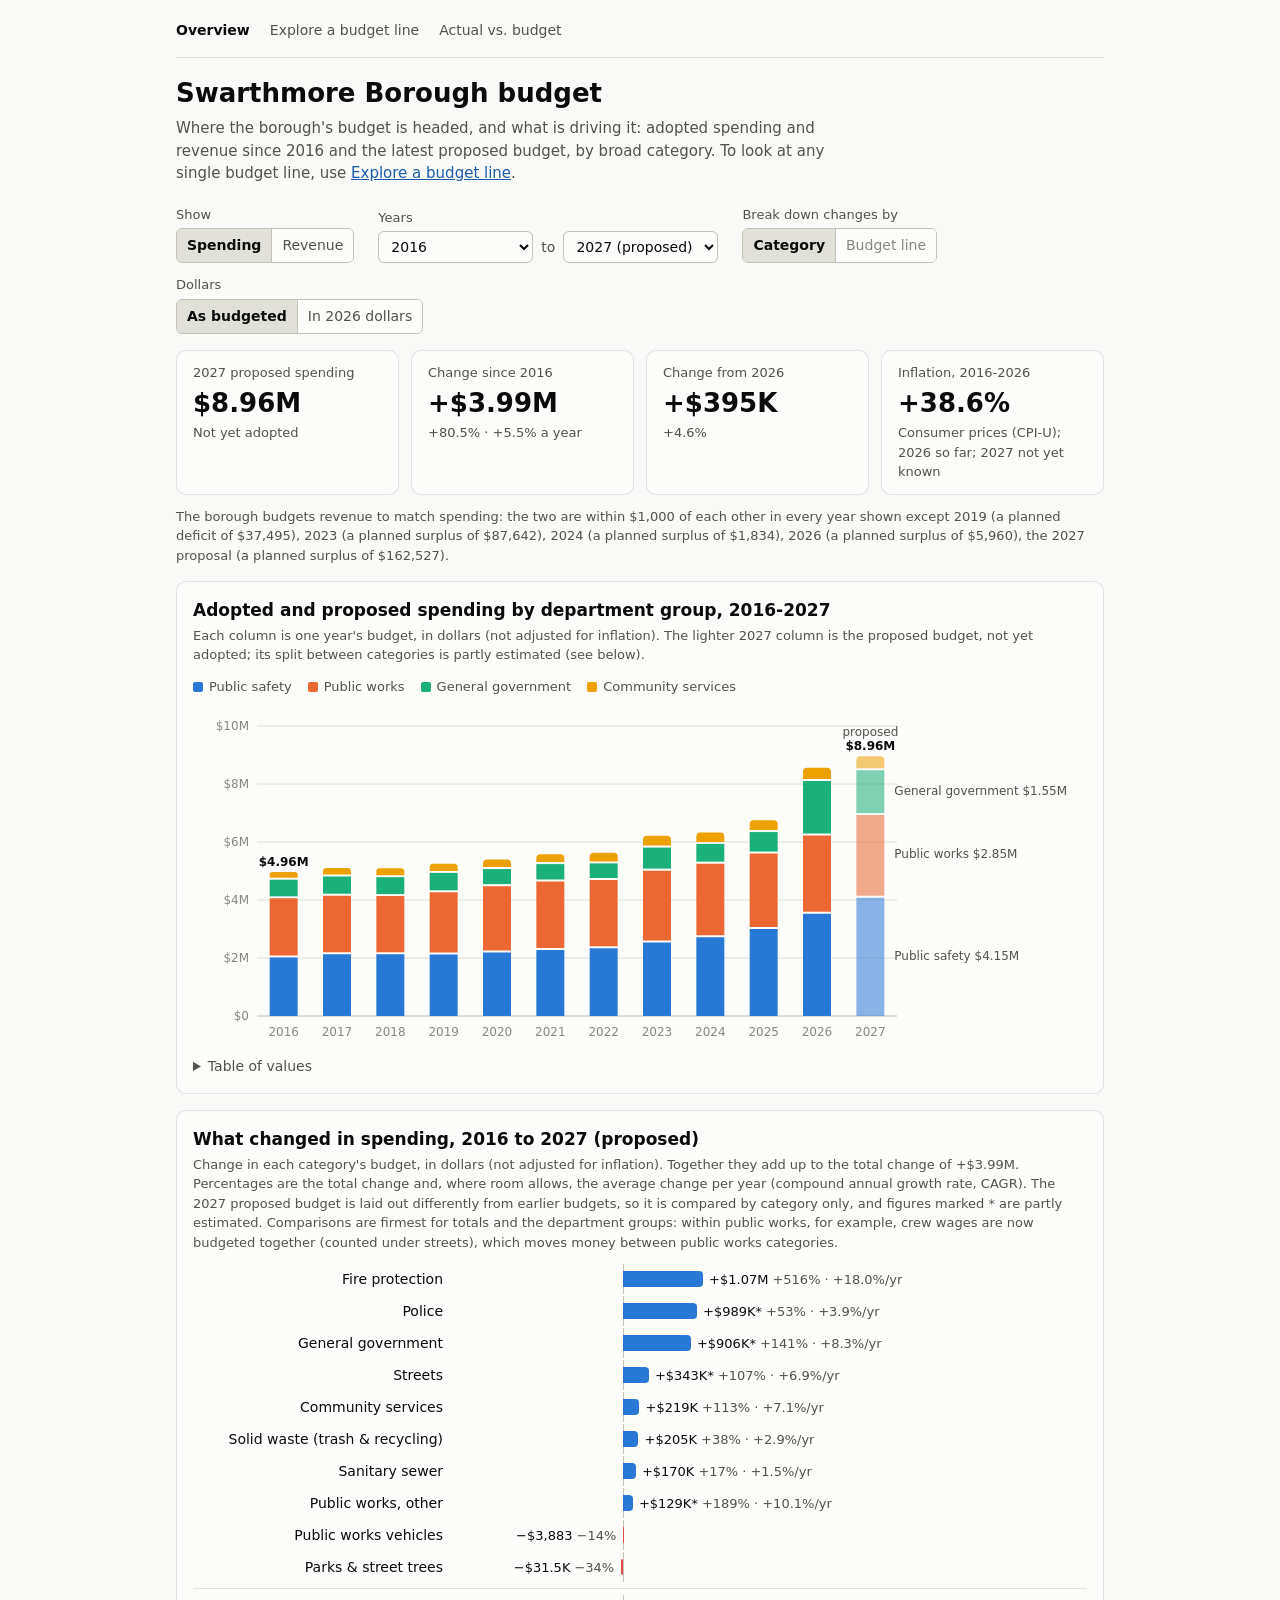
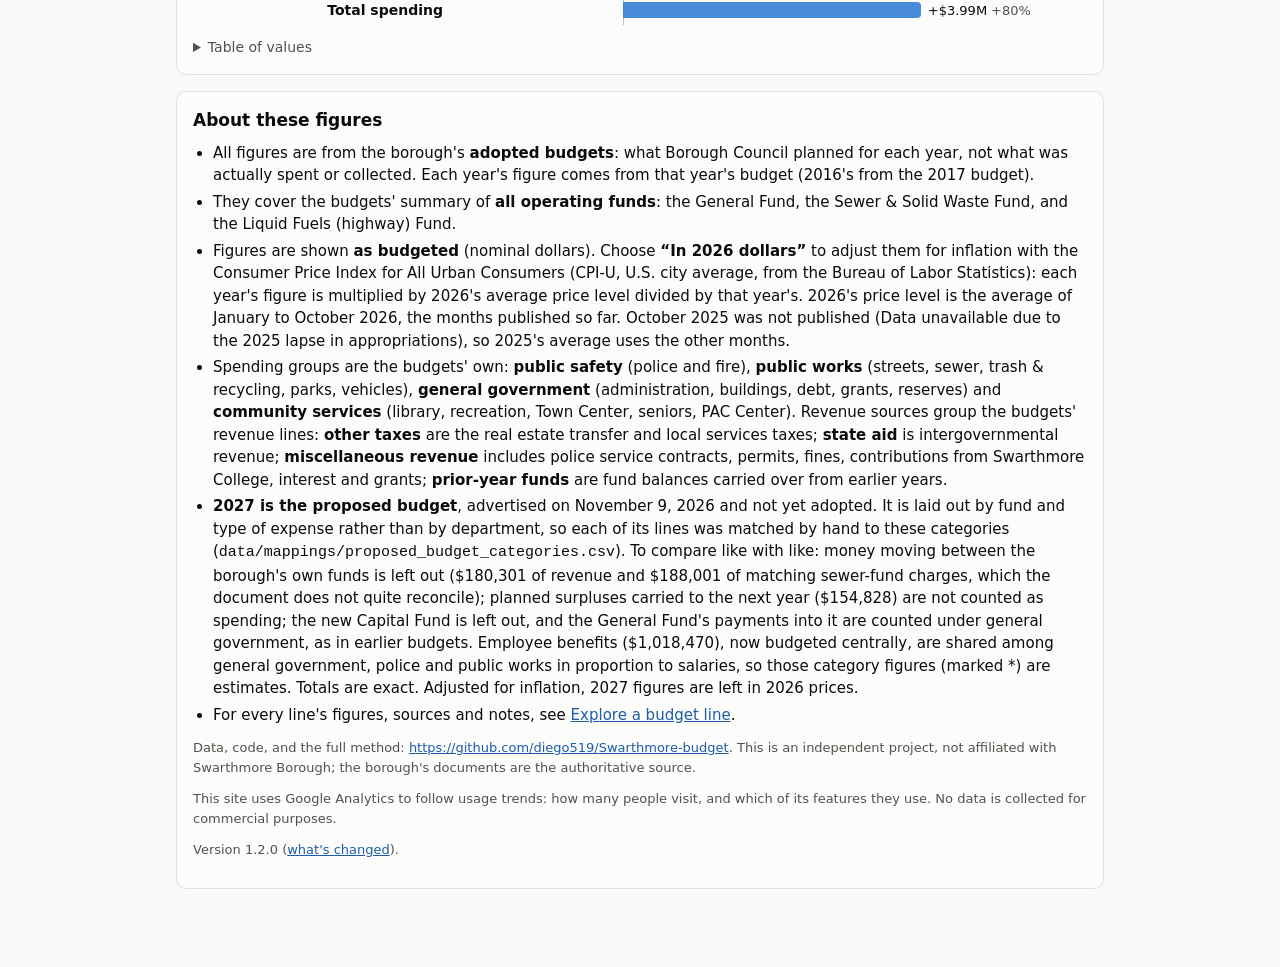
==== commit 2e161bf2: "Release v1.2.0 Co-Authored-By: Claude Opus 5.5 <noreply@anthropic.com>" ====
--- a/docs/index.html
+++ b/docs/index.html
@@ -270,7 +270,7 @@
     <p class="small">Data, code, and the full method: <a href="https://github.com/diego519/Swarthmore-budget">https://github.com/diego519/Swarthmore-budget</a>. This is an independent
       project, not affiliated with Swarthmore Borough; the borough's documents are the authoritative source.</p>
     <p class="small">This site uses Google Analytics to follow usage trends: how many people visit, and which of its features they use. No data is collected for commercial purposes.</p>
-    <p class="small">Version 1.1.0 (<a href="https://github.com/diego519/Swarthmore-budget/blob/main/CHANGELOG.md">what's changed</a>).</p>
+    <p class="small">Version 1.2.0 (<a href="https://github.com/diego519/Swarthmore-budget/blob/main/CHANGELOG.md">what's changed</a>).</p>
   </section>
 </main>
 
